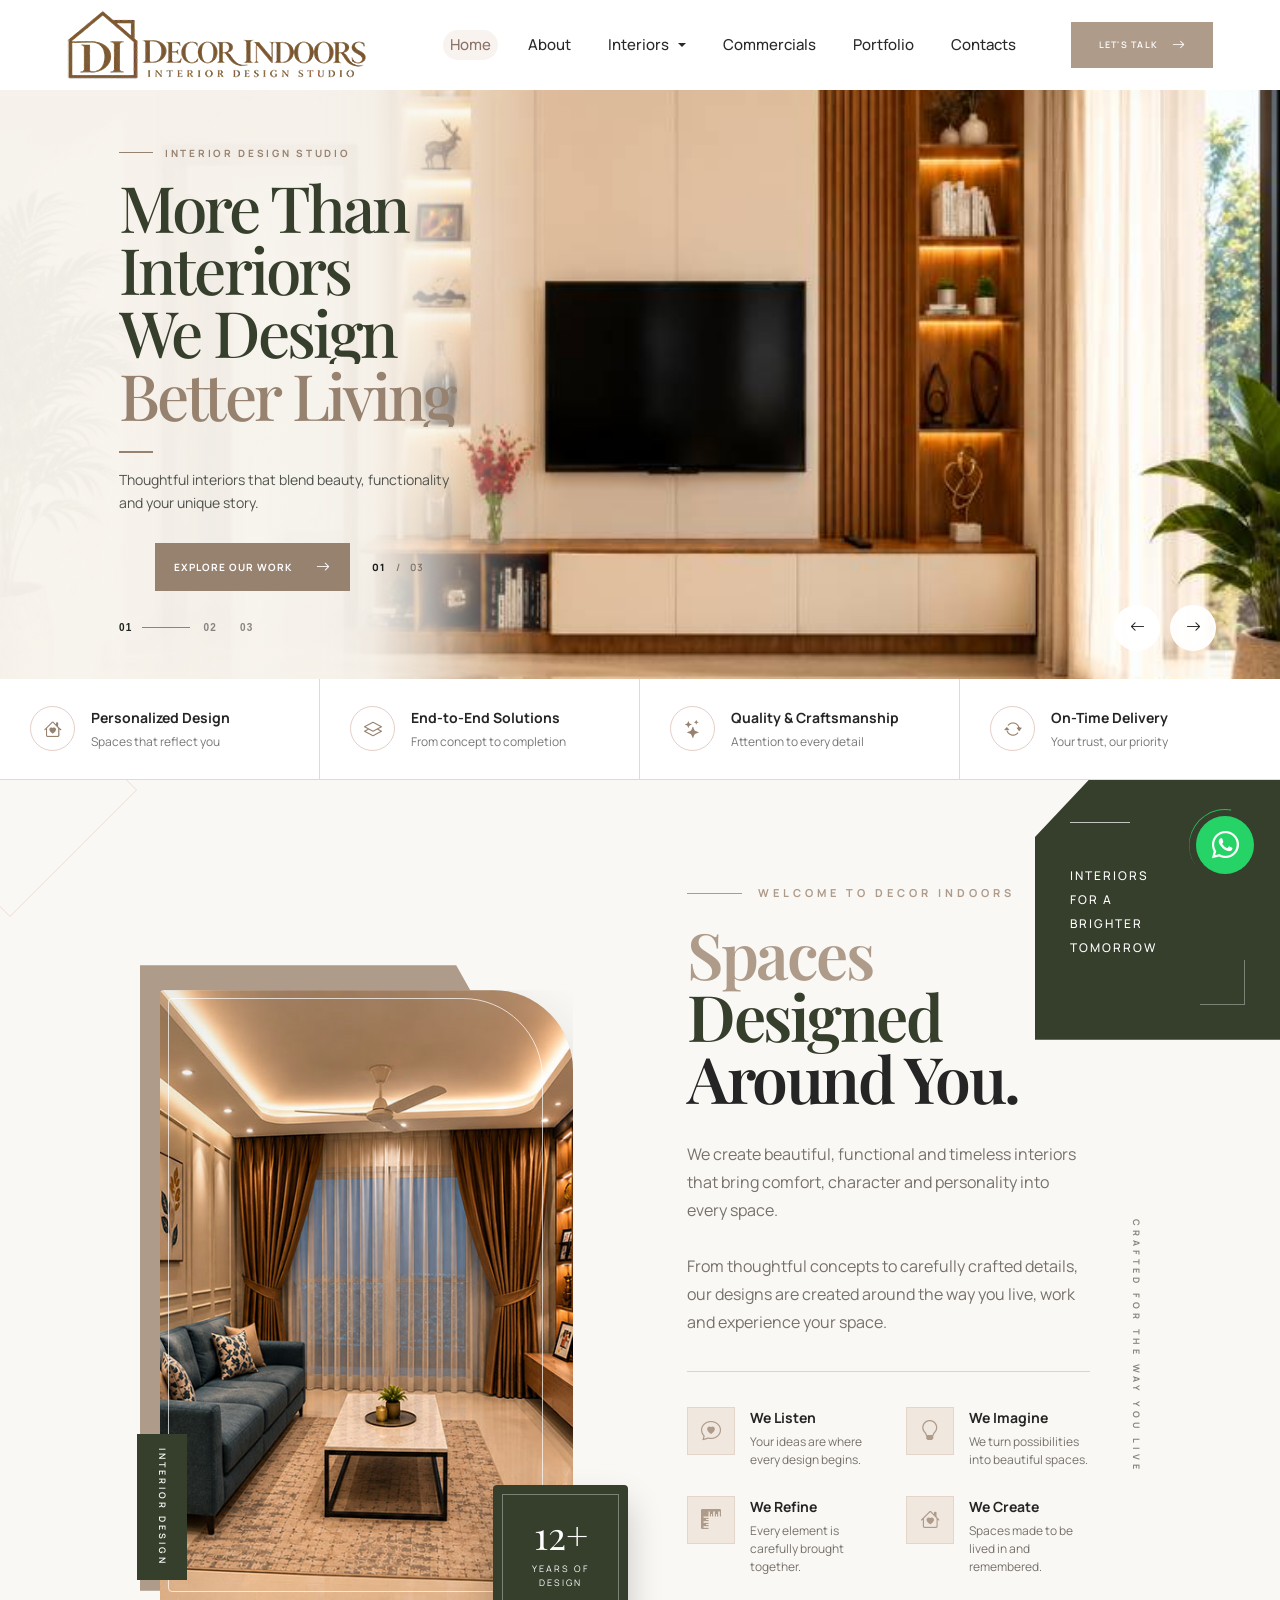
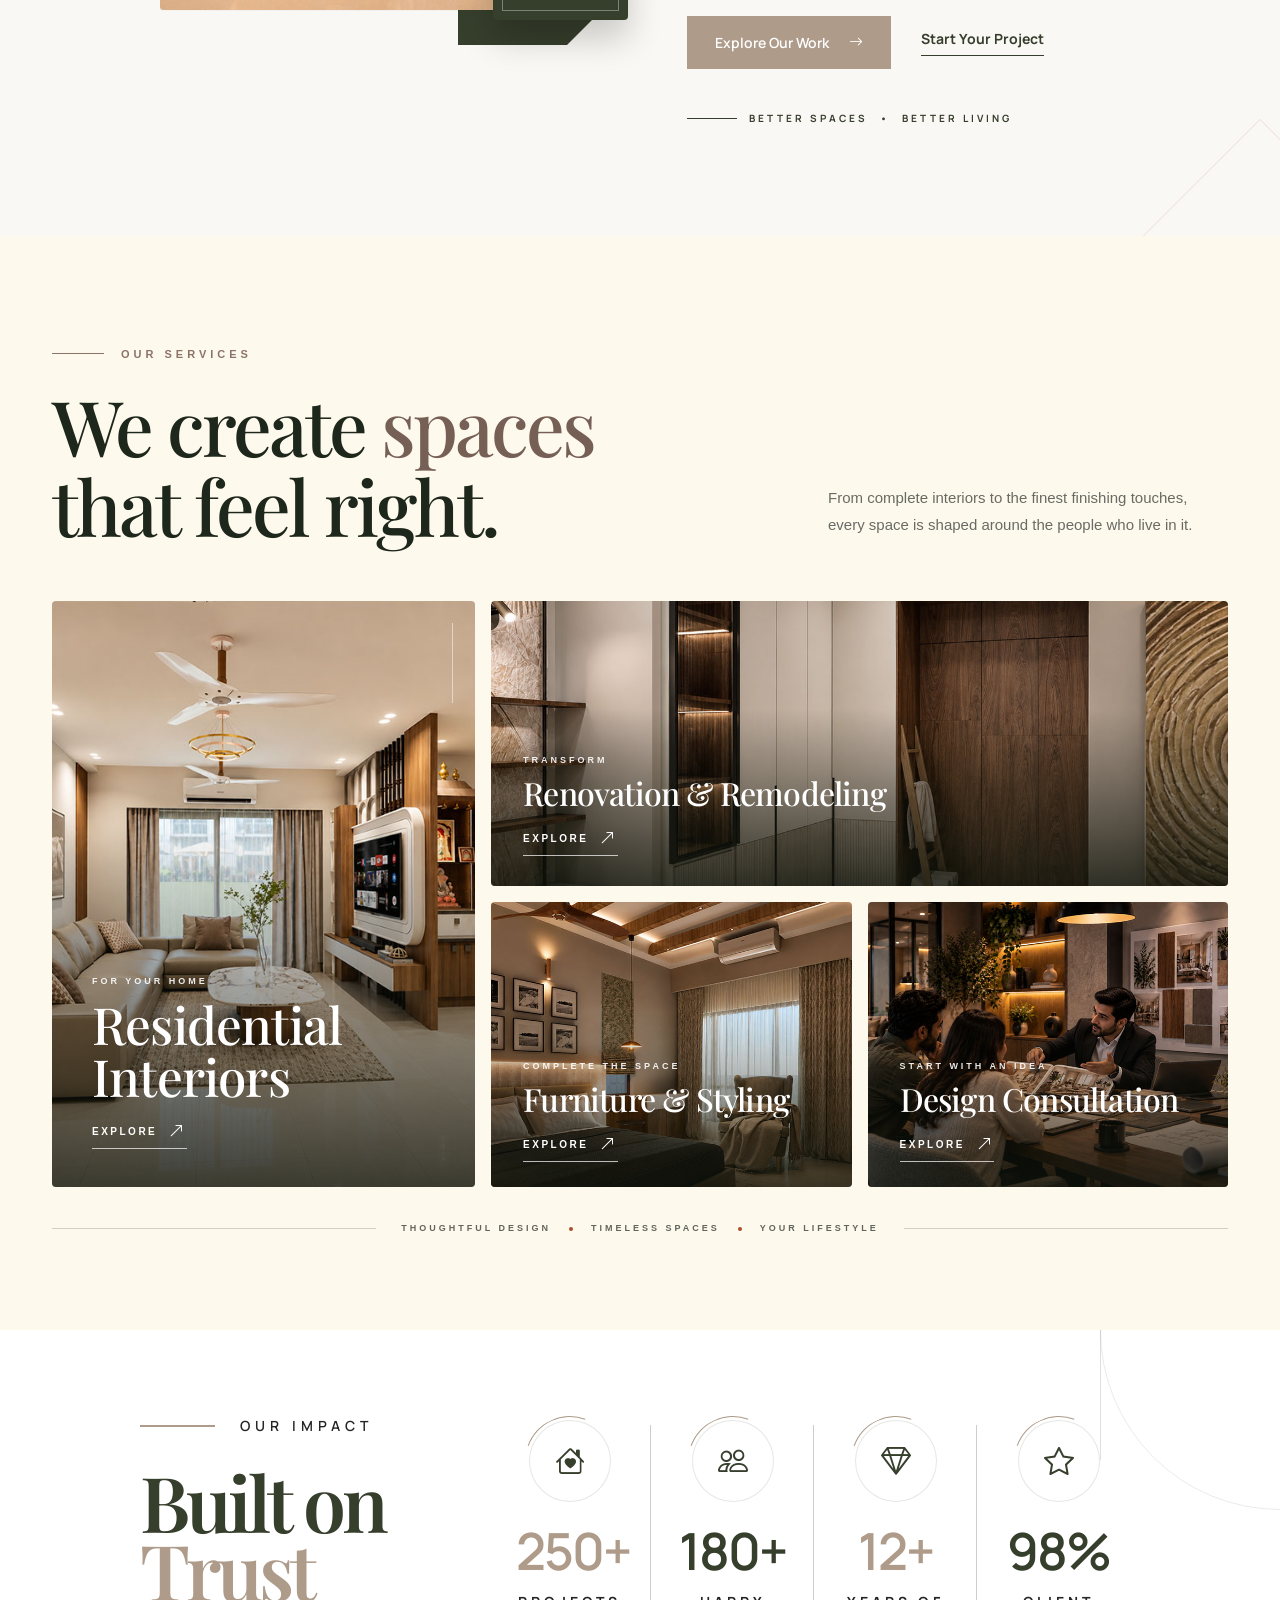
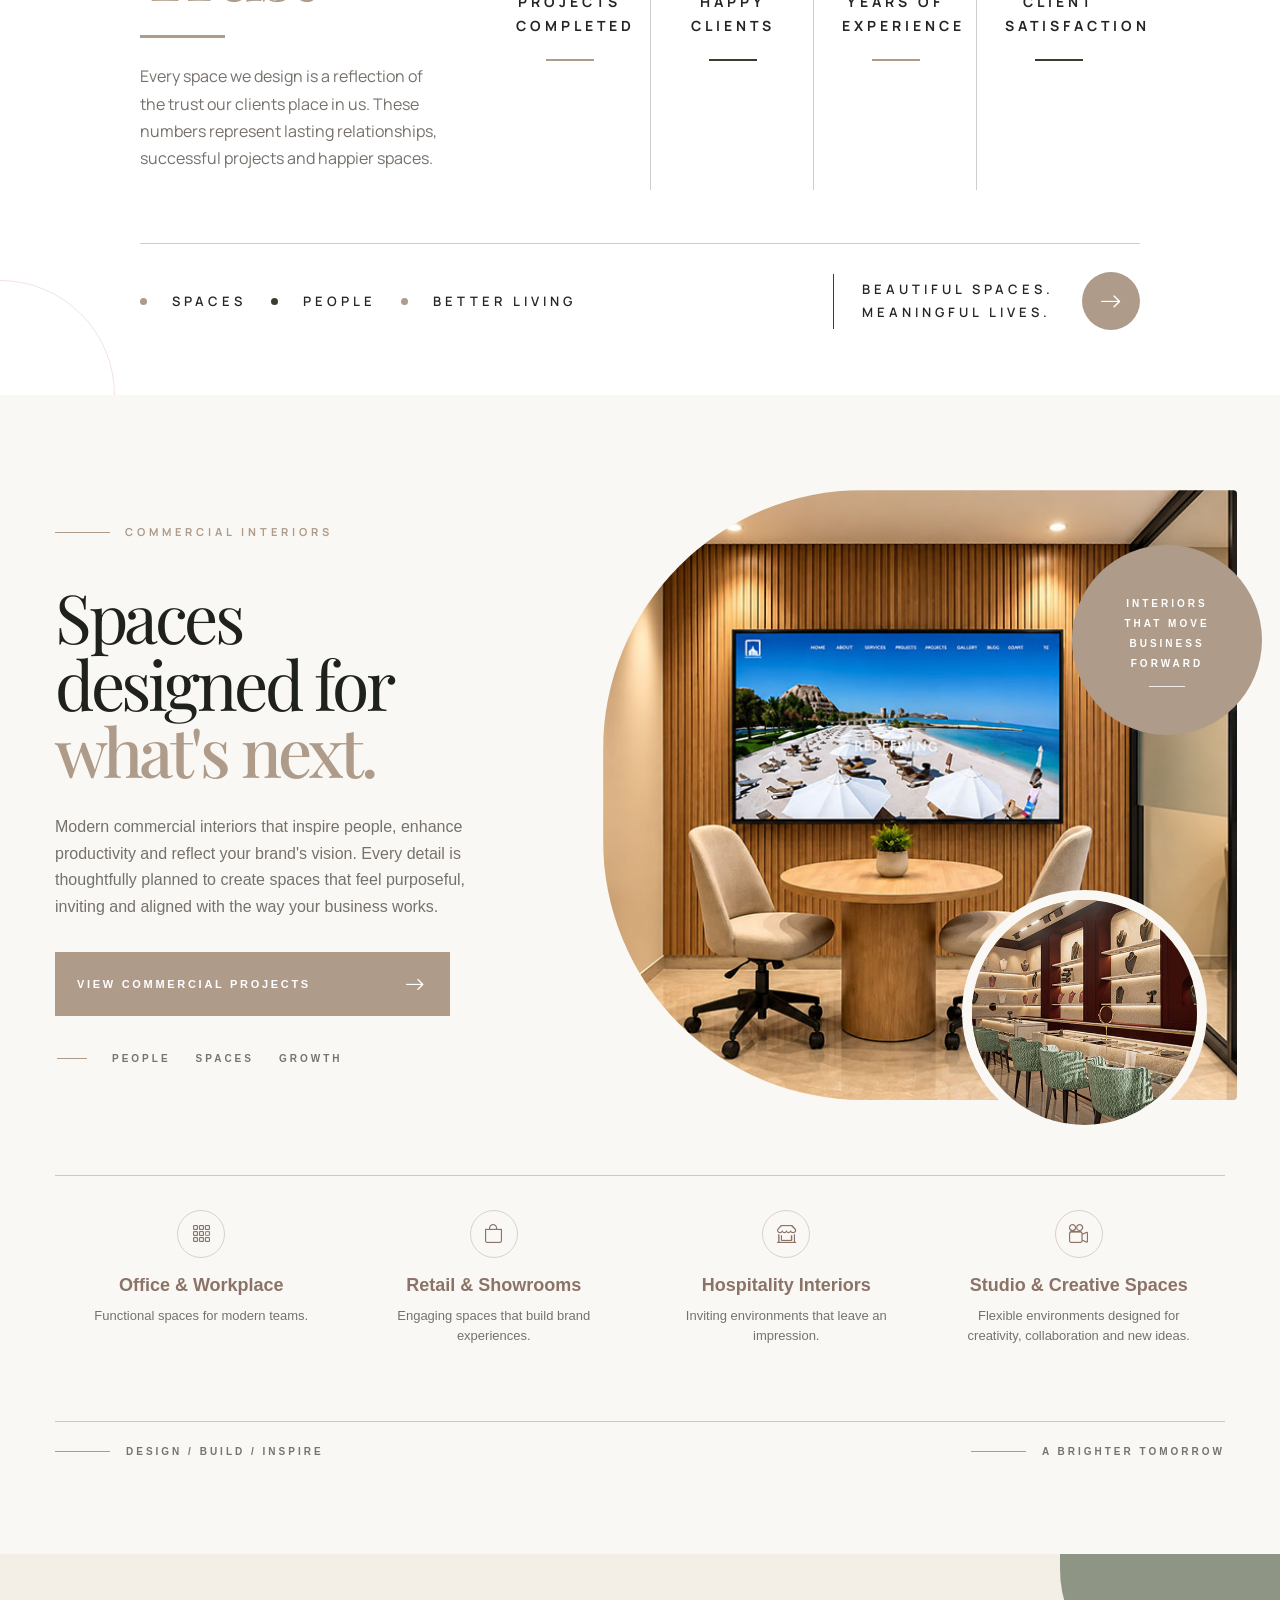
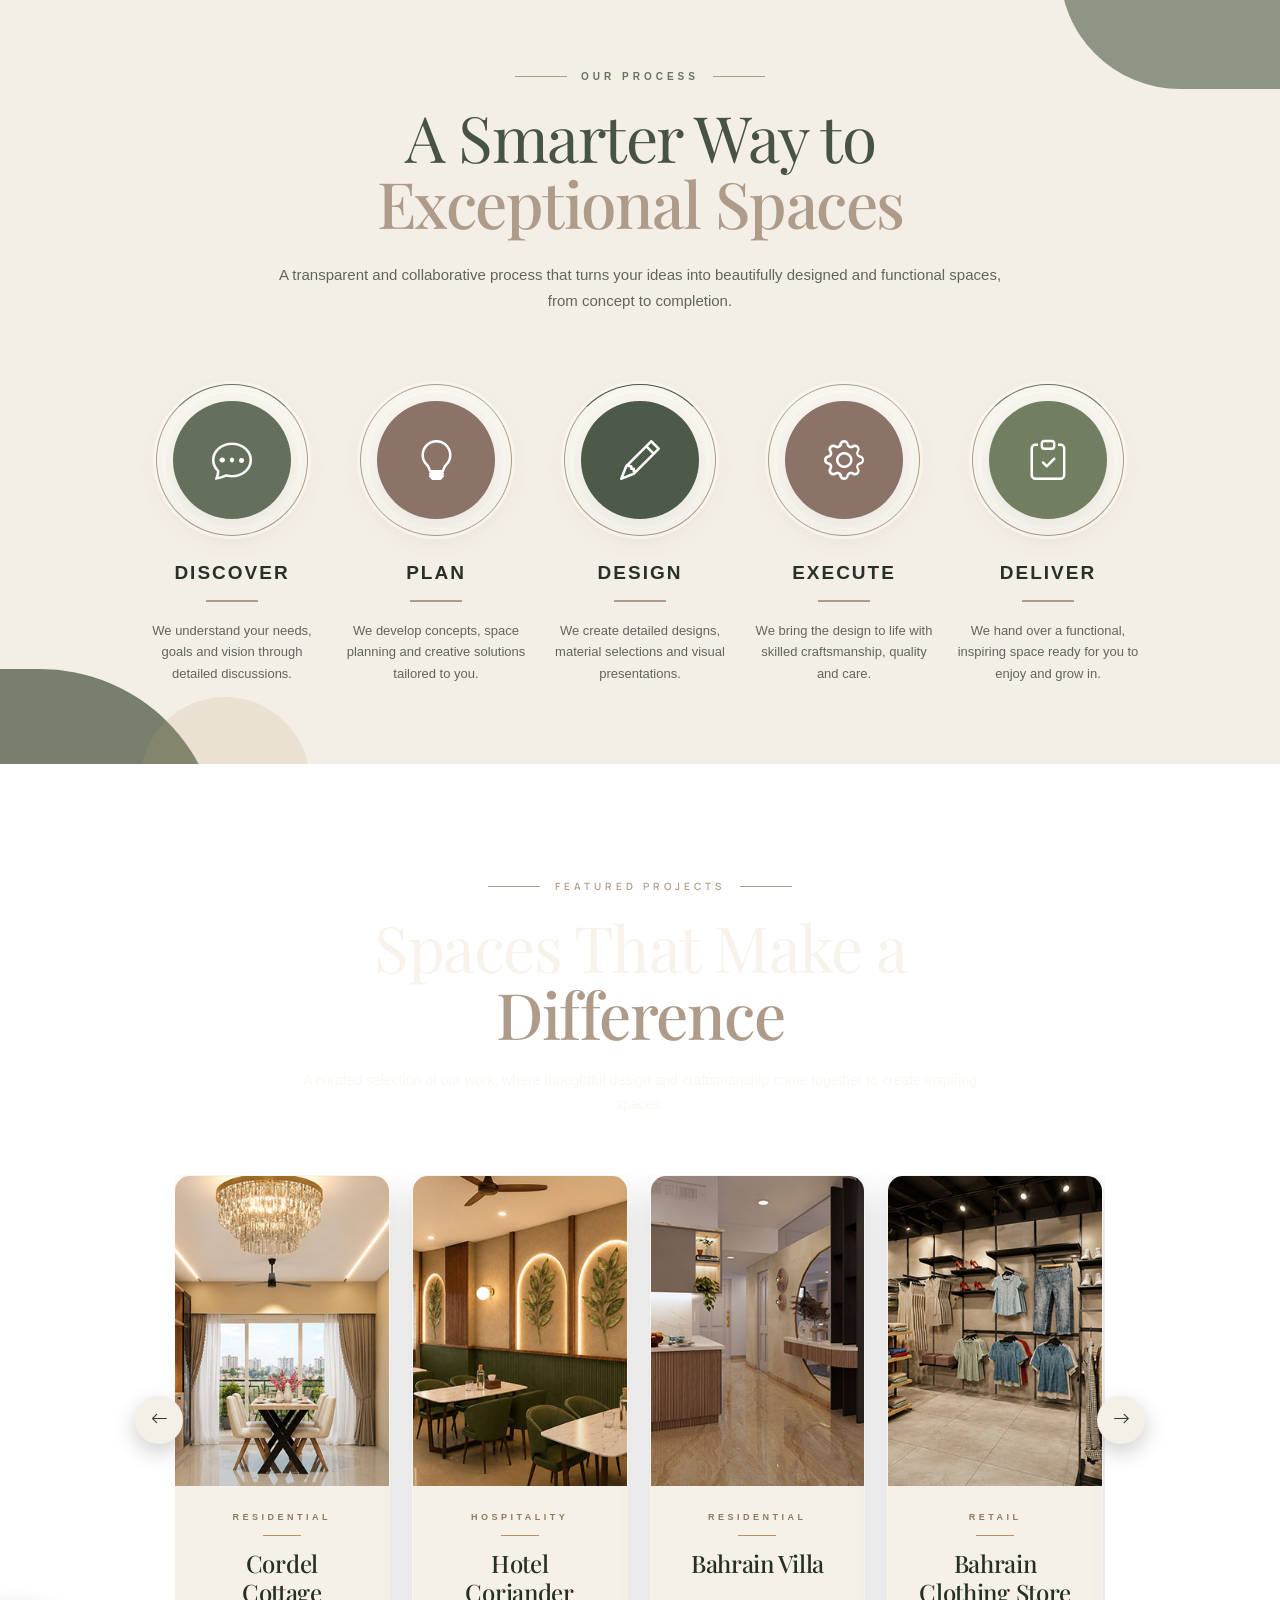
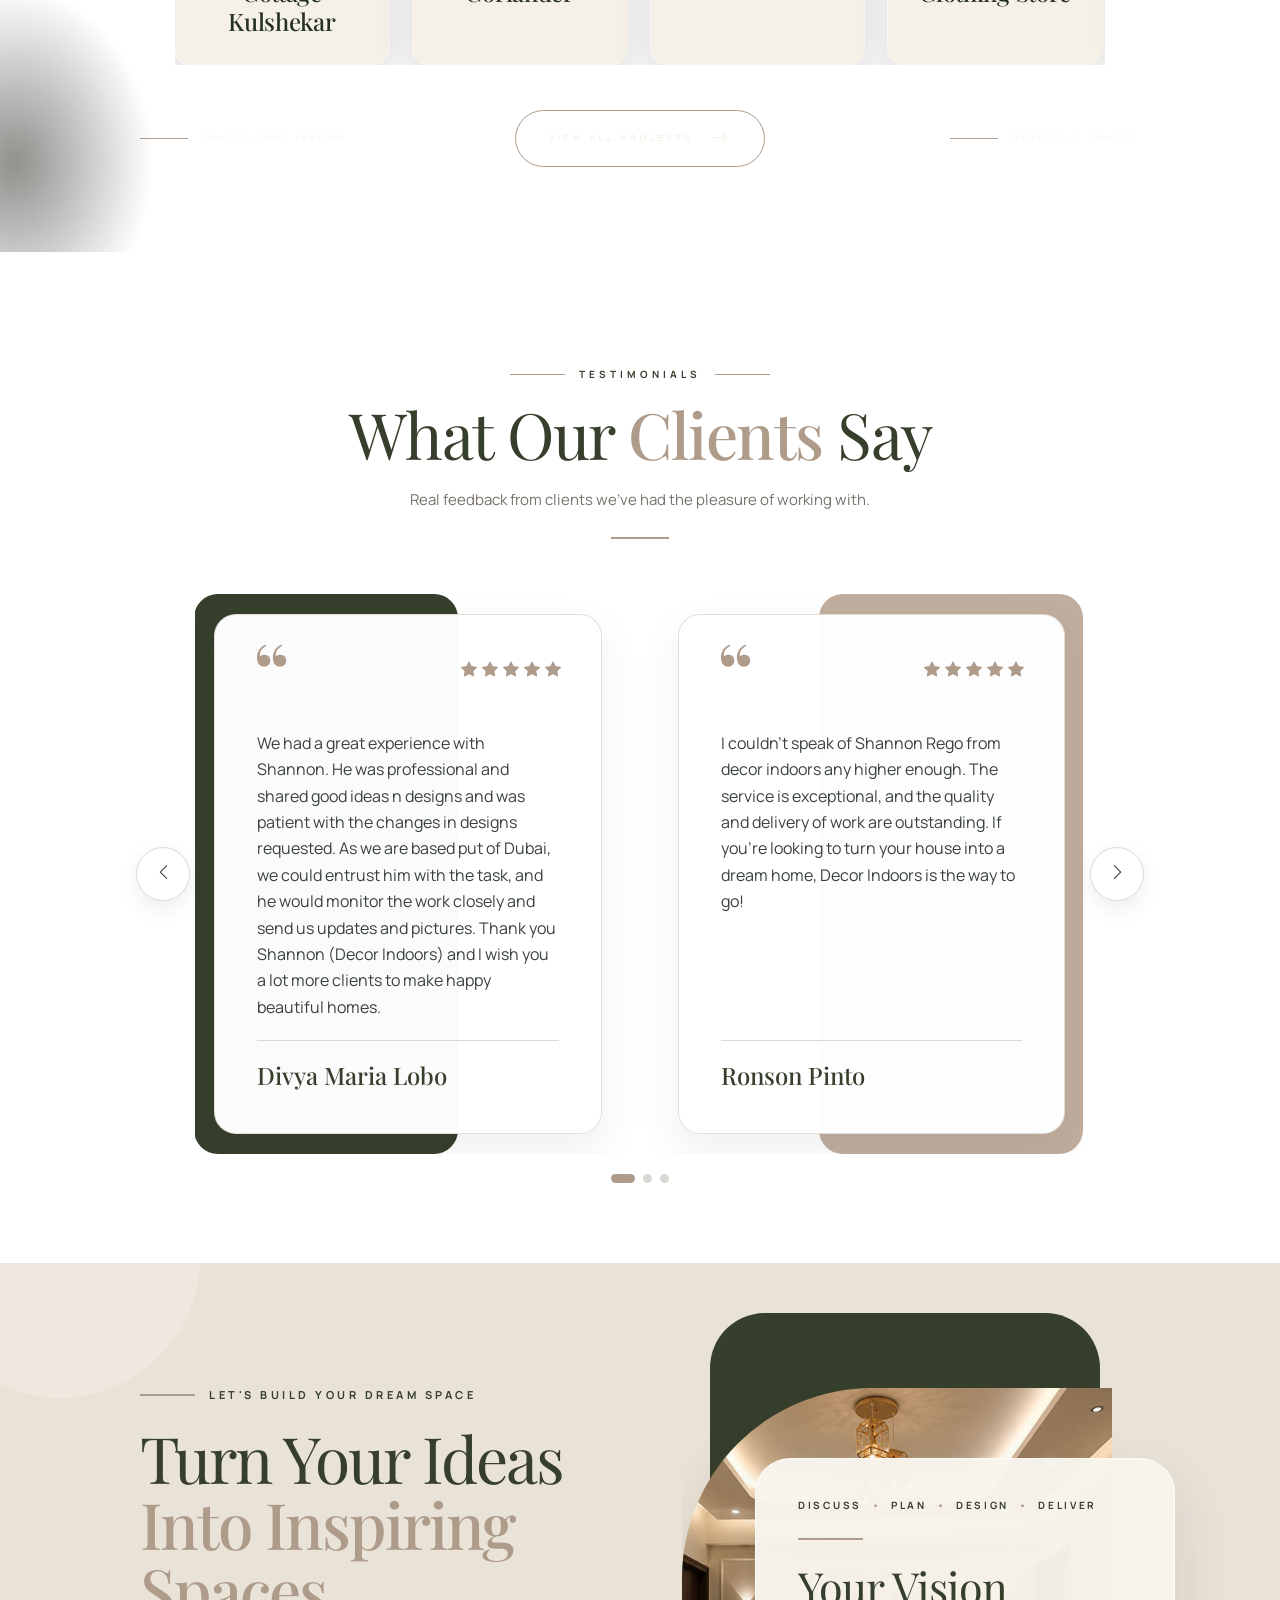
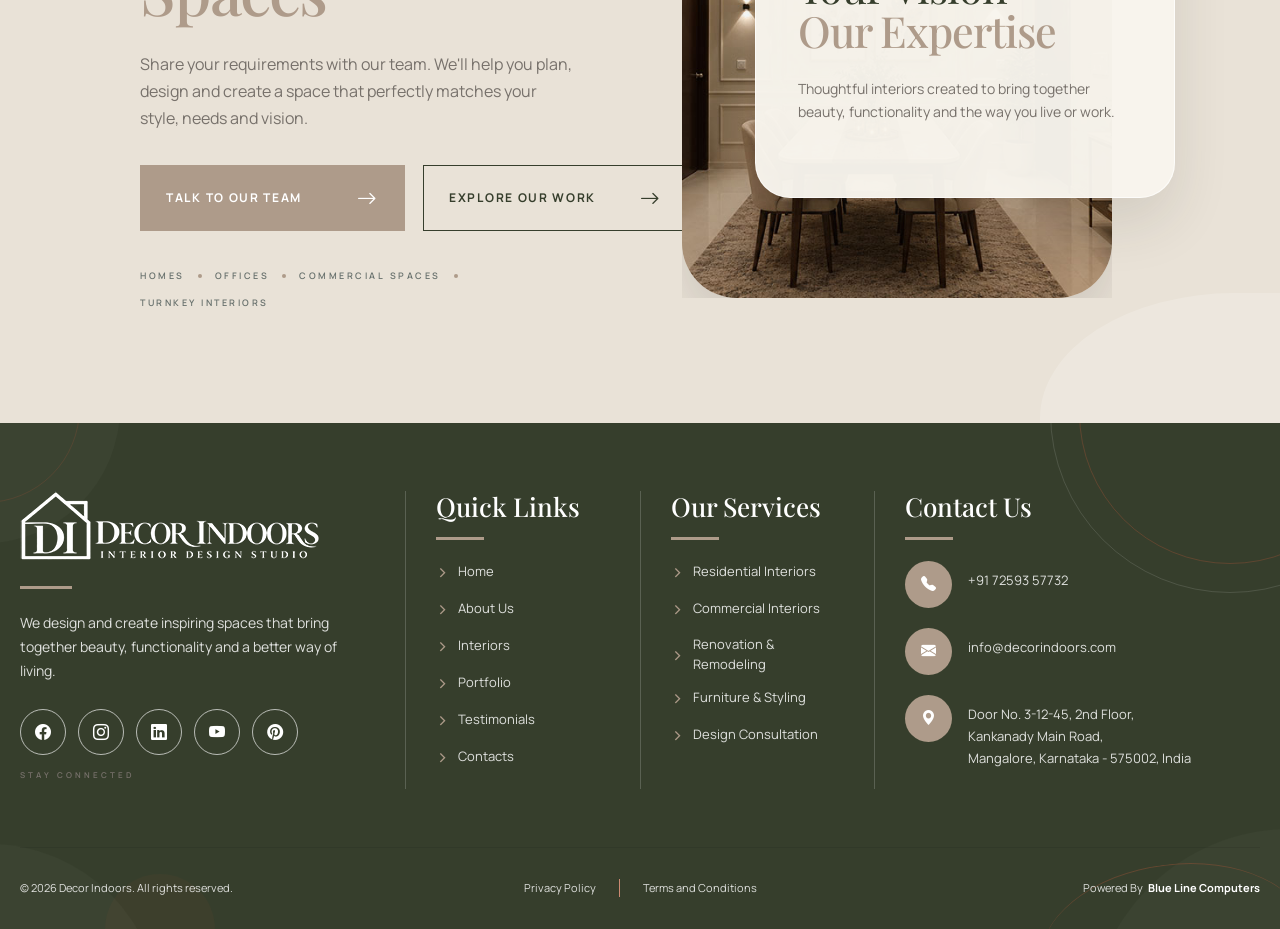
==== index.html @ 30ec4249 "updated few pages initial" ====
<!DOCTYPE html>
<html lang="en">

<head>
    <meta charset="UTF-8">
    <meta name="viewport" content="width=device-width, initial-scale=1.0">
    <meta http-equiv="X-UA-Compatible" content="IE=edge">
    <title>DECOR INDOORS</title>
    <link rel="shortcut icon" href="images/favicon.png">
    <meta name="theme-color" content="#373f2e">
    <link rel="stylesheet" href="css/bootstrap.min.css">
    <link href="https://cdn.jsdelivr.net/npm/bootstrap-icons@1.11.3/font/bootstrap-icons.css" rel="stylesheet">

    <link href="https://cdnjs.cloudflare.com/ajax/libs/font-awesome/6.7.2/css/all.min.css" rel="stylesheet">




    <!-- =========================================================
         GOOGLE FONTS
    ========================================================== -->

    <link rel="stylesheet" href="https://cdnjs.cloudflare.com/ajax/libs/OwlCarousel2/2.3.4/assets/owl.carousel.min.css">
    <link rel="stylesheet"
        href="https://cdnjs.cloudflare.com/ajax/libs/OwlCarousel2/2.3.4/assets/owl.theme.default.min.css">

    <!-- Google Fonts -->
    <link rel="preconnect" href="https://fonts.googleapis.com">
    <link rel="preconnect" href="https://fonts.gstatic.com" crossorigin>
    <link
        href="https://fonts.googleapis.com/css2?family=Manrope:wght@400;500;600;700&family=Playfair+Display:wght@400;500;600&display=swap"
        rel="stylesheet">





    <link rel="stylesheet" href="css/style.css">

</head>

<body>
    <!-- =========================================================
     DECOR INDOORS HEADER
========================================================= -->

    <header class="di-main-header" id="diMainHeader">

        <div class="di-header-inner">


            <!-- =====================================================
             LOGO
        ====================================================== -->

            <a href="#" class="di-brand">

                <!-- CHANGE THIS TO YOUR LOGO FILE -->
                <figure>
                    <img src="images/decor-indoors-logo.png" alt="Decor Indoors" class="di-brand-logo">
                    <figcaption class="cr-only">
                        Decor Indoors official brand logo.
                    </figcaption>
                </figure>


            </a>



            <!-- =====================================================
             DESKTOP MENU

             IMPORTANT:
             This is the ONLY menu.

             JavaScript moves this exact Bootstrap navbar
             into the offcanvas on mobile.
        ====================================================== -->

            <nav class="di-desktop-navigation navbar navbar-expand-lg" id="diNavigation">

                <ul class="navbar-nav">


                    <!-- HOME -->

                    <li class="nav-item">
                        <a class="nav-link di-active-link" href="#home">
                            Home
                        </a>
                    </li>


                    <!-- ABOUT -->

                    <li class="nav-item">
                        <a class="nav-link" href="decor-indoors-about-us.html">
                            About
                        </a>
                    </li>


                    <!-- INTERIORS -->

                    <li class="nav-item dropdown">

                        <a class="nav-link dropdown-toggle" href="#" role="button" data-bs-toggle="dropdown"
                            aria-expanded="false">
                            Interiors
                        </a>


                        <ul class="dropdown-menu">

                            <li>
                                <a class="dropdown-item" href="#home-interiors">
                                    Residential Interiors
                                </a>
                            </li>

                            <li>
                                <a class="dropdown-item" href="#modular-solutions">
                                    Renovation & Remodeling
                                </a>
                            </li>

                            <li>
                                <a class="dropdown-item" href="#renovation">
                                    Furniture & Styling
                                </a>
                            </li>

                            <li>
                                <a class="dropdown-item" href="#hospitality">
                                    Design Consultation
                                </a>
                            </li>

                        </ul>

                    </li>


                    <!-- COMMERCIALS -->

                    <li class="nav-item">

                        <a class="nav-link" href="#commercials">
                            Commercials
                        </a>

                    </li>


                    <!-- PORTFOLIO -->

                    <li class="nav-item">

                        <a class="nav-link" href="#portfolio">
                            Portfolio
                        </a>

                    </li>


                    <!-- CONTACTS -->

                    <li class="nav-item">

                        <a class="nav-link" href="#contacts">
                            Contacts
                        </a>

                    </li>

                </ul>

            </nav>



            <!-- =====================================================
             DESKTOP CTA
        ====================================================== -->

            <a href="#contacts" class="di-header-action">

                Let's Talk

                <i class="bi bi-arrow-right"></i>

            </a>



            <!-- =====================================================
             MOBILE MENU TOGGLER
        ====================================================== -->

            <button class="di-mobile-trigger" type="button" data-bs-toggle="offcanvas"
                data-bs-target="#diMobileOffcanvas" aria-controls="diMobileOffcanvas" aria-label="Open menu">

                <span class="di-mobile-trigger-inner">

                    <span class="di-mobile-trigger-line"></span>
                    <span class="di-mobile-trigger-line"></span>
                    <span class="di-mobile-trigger-line"></span>

                </span>

            </button>


        </div>

    </header>
    <article>

        <section class="di-hero-slider">

            <div id="diDecorSlider" class="carousel slide carousel-fade di-hero-carousel" data-bs-ride="carousel"
                data-bs-interval="6500" data-bs-pause="hover">

                <div class="carousel-inner">

                    <!-- SLIDE 01 -->
                    <div class="carousel-item active">
                        <div class="di-slide">

                            <figure>
                                <img src="images/decor-indoors-slider1.jpg" class="di-slide-image"
                                    alt="Luxury living room interior">
                                <img src="images/decor-indoors-slider1-mobile.jpg" class="di-slide-image"
                                    alt="Luxury living room interior">
                                <figcaption class="cr-only">
                                    Luxury living room interior designed by Decor Indoors.
                                </figcaption>
                            </figure>

                            <div class="di-slide-content">
                                <div class="di-slide-content-inner">

                                    <div class="di-slide-kicker">
                                        Interior Design Studio
                                    </div>

                                    <h1 class="di-slide-title">
                                        <span class="slide-line line-1"><span>More Than</span></span>
                                        <span class="slide-line line-2"><span>Interiors</span></span>
                                        <span class="slide-line line-3"><span>We Design</span></span>
                                        <span class="slide-line line-4"><span class="accent">Better Living</span></span>
                                    </h1>

                                    <p class="di-slide-description">
                                        Thoughtful interiors that blend beauty,
                                        functionality and your unique story.
                                    </p>

                                    <div class="di-slide-action">

                                        <a href="#portfolio" class="di-main-button">
                                            Explore Our Work
                                            <i class="bi bi-arrow-right"></i>
                                        </a>

                                        <div class="di-slide-counter">
                                            <strong>01</strong>
                                            <span>/</span>
                                            <span>03</span>
                                        </div>

                                    </div>

                                </div>
                            </div>



                        </div>
                    </div>


                    <!-- SLIDE 02 -->
                    <div class="carousel-item">
                        <div class="di-slide">

                            <figure>
                                <img src="images/decor-indoors-slider2.jpg" class="di-slide-image"
                                    alt="Elegant contemporary interior">
                                <img src="images/decor-indoors-slider2-mobile.jpg"
                                class="di-slide-image"
                                    alt="Elegant contemporary interior">
                                <figcaption class="cr-only">
                                    Elegant contemporary interior designed by Decor Indoors.
                                </figcaption>
                            </figure>

                            <div class="di-slide-content">
                                <div class="di-slide-content-inner">

                                    <div class="di-slide-kicker">
                                        Crafted Around You
                                    </div>

                                    <h2 class="di-slide-title">
                                        <span class="slide-line line-1"><span>Spaces That</span></span>
                                        <span class="slide-line line-2"><span>Feel <span class="accent">Like</span></span></span>
                                        <span class="slide-line line-3"><span>Home</span></span>
                                    </h2>

                                    <p class="di-slide-description">
                                        Every detail is considered to create
                                        interiors that feel personal, timeless
                                        and effortlessly beautiful.
                                    </p>

                                    <div class="di-slide-action">

                                        <a href="#services" class="di-main-button">
                                            Discover Our Approach
                                            <i class="bi bi-arrow-right"></i>
                                        </a>

                                        <div class="di-slide-counter">
                                            <strong>02</strong>
                                            <span>/</span>
                                            <span>03</span>
                                        </div>

                                    </div>

                                </div>
                            </div>



                        </div>
                    </div>


                    <!-- SLIDE 03 -->
                    <div class="carousel-item">
                        <div class="di-slide">

                            <figure>
                                <img src="images/decor-indoors-slider3.jpg" class="di-slide-image" 
                                    alt="Warm premium interior">
                                    <img src="images/decor-indoors-slider3-mobile.jpg" class="di-slide-image"
                                    alt="Warm premium interior">
                                <figcaption class="cr-only">
                                    Warm premium interior designed by Decor Indoors.
                                </figcaption>
                            </figure>

                            <div class="di-slide-content">
                                <div class="di-slide-content-inner">

                                    <div class="di-slide-kicker">
                                        Designed To Last
                                    </div>

                                    <h2 class="di-slide-title">
                                        <span class="slide-line line-1"><span>Your Space</span></span>
                                        <span class="slide-line line-2"><span>Your Story</span></span>
                                        <span class="slide-line line-3"><span class="accent">Our Design</span></span>
                                    </h2>

                                    <p class="di-slide-description">
                                        From the first idea to the final detail,
                                        we create spaces designed to evolve
                                        beautifully with you.
                                    </p>

                                    <div class="di-slide-action">

                                        <a href="#contact" class="di-main-button">
                                            Start Your Project
                                            <i class="bi bi-arrow-right"></i>
                                        </a>

                                        <div class="di-slide-counter">
                                            <strong>03</strong>
                                            <span>/</span>
                                            <span>03</span>
                                        </div>

                                    </div>

                                </div>
                            </div>



                        </div>
                    </div>

                </div>





                <!-- CONTROLS -->
                <div class="di-slider-controls">

                    <div class="di-slide-indicators">

                        <button type="button" class="di-slide-indicator active" data-bs-target="#diDecorSlider"
                            data-bs-slide-to="0" aria-label="Slide 1">
                            01
                            <span></span>
                        </button>

                        <button type="button" class="di-slide-indicator" data-bs-target="#diDecorSlider"
                            data-bs-slide-to="1" aria-label="Slide 2">
                            02
                            <span></span>
                        </button>

                        <button type="button" class="di-slide-indicator" data-bs-target="#diDecorSlider"
                            data-bs-slide-to="2" aria-label="Slide 3">
                            03
                            <span></span>
                        </button>

                    </div>


                    <div class="di-slider-arrows">

                        <button type="button" class="di-slider-arrow" data-bs-target="#diDecorSlider"
                            data-bs-slide="prev" aria-label="Previous slide">
                            <i class="bi bi-arrow-left"></i>
                        </button>

                        <button type="button" class="di-slider-arrow" data-bs-target="#diDecorSlider"
                            data-bs-slide="next" aria-label="Next slide">
                            <i class="bi bi-arrow-right"></i>
                        </button>

                    </div>

                </div>

            </div>
        </section>

        <!-- =============================================================
     FEATURE STRIP - BELOW SLIDER
============================================================= -->

        <section class="di-feature-strip">

            <div class="di-feature-grid">

                <div class="di-feature-item">
                    <div class="di-feature-icon">
                        <i class="bi bi-house-heart"></i>
                    </div>

                    <div>
                        <p class="di-feature-title">
                            Personalized Design
                        </p>

                        <p class="di-feature-text">
                            Spaces that reflect you
                        </p>
                    </div>
                </div>


                <div class="di-feature-item">
                    <div class="di-feature-icon">
                        <i class="bi bi-layers"></i>
                    </div>

                    <div>
                        <p class="di-feature-title">
                            End-to-End Solutions
                        </p>

                        <p class="di-feature-text">
                            From concept to completion
                        </p>
                    </div>
                </div>


                <div class="di-feature-item">
                    <div class="di-feature-icon">
                        <i class="bi bi-stars"></i>
                    </div>

                    <div>
                        <p class="di-feature-title">
                            Quality &amp; Craftsmanship
                        </p>

                        <p class="di-feature-text">
                            Attention to every detail
                        </p>
                    </div>
                </div>


                <div class="di-feature-item">
                    <div class="di-feature-icon">
                        <i class="bi bi-arrow-repeat"></i>
                    </div>

                    <div>
                        <p class="di-feature-title">
                            On-Time Delivery
                        </p>

                        <p class="di-feature-text">
                            Your trust, our priority
                        </p>
                    </div>
                </div>

            </div>

        </section>



        <!-- =========================================================
     DECOR INDOORS WELCOME SECTION
========================================================= -->

        <section class="di-welcome-section">


            <!-- Decorative background geometry -->

            <div class="di-bg-line di-bg-line-1"></div>

            <div class="di-bg-line di-bg-line-2"></div>


            <div class="container di-welcome-wrapper">

                <div class="row align-items-center">


                    <!-- =================================================
                 IMAGE SIDE
            ================================================== -->

                    <div class="col-lg-6">

                        <div class="di-welcome-image-area">


                            <!-- Brown architectural background -->

                            <div class="di-image-back-block"></div>


                            <!-- Green geometric block -->

                            <div class="di-image-green-block"></div>


                            <!-- Image -->

                            <div class="di-welcome-image-frame">

                                <figure>
                                    <img src="images/decor-indoors1.jpg" alt="Decor Indoors Interior Design">
                                    <figcaption class="cr-only">
                                        Decor Indoors signature interior design project.
                                    </figcaption>
                                </figure>

                                <div class="di-image-outline"></div>

                            </div>


                            <!-- Project number -->

                            <!-- <div class="di-project-number">
                        01
                    </div> -->


                            <!-- Vertical label -->

                            <div class="di-image-label">
                                Interior Design
                            </div>


                            <!-- Experience -->

                            <div class="di-experience-badge">

                                <div class="di-experience-number">
                                    12+
                                </div>

                                <div class="di-experience-text">
                                    Years Of<br>
                                    Design
                                </div>

                            </div>


                        </div>

                    </div>


                    <!-- =================================================
                 CONTENT SIDE
            ================================================== -->

                    <div class="col-lg-6">

                        <div class="di-welcome-content-area">


                            <!-- Kicker -->

                            <div class="di-welcome-kicker">

                                <span></span>

                                Welcome To Decor Indoors

                            </div>


                            <!-- Heading -->

                            <h1 class="di-welcome-heading">

                                <span class="di-heading-brown">
                                    Spaces
                                </span>

                                <br>

                                <span class="di-heading-green">
                                    Designed
                                </span>

                                <br>

                                <span>
                                    Around You.
                                </span>

                            </h1>


                            <!-- Description -->

                            <div class="di-welcome-intro">

                                We create beautiful, functional and timeless
                                interiors that bring comfort, character and
                                personality into every space.

                                <br><br>

                                From thoughtful concepts to carefully crafted
                                details, our designs are created around the way
                                you live, work and experience your space.

                            </div>


                            <!-- Divider -->

                            <div class="di-welcome-divider"></div>


                            <!-- Features -->

                            <div class="di-welcome-features">


                                <!-- Feature 1 -->

                                <div class="di-welcome-feature">

                                    <div class="di-feature-icon1">
                                        <i class="bi bi-chat-heart"></i>
                                    </div>

                                    <div>

                                        <div class="di-feature-title">
                                            We Listen
                                        </div>

                                        <div class="di-feature-description">
                                            Your ideas are where every design begins.
                                        </div>

                                    </div>

                                </div>


                                <!-- Feature 2 -->

                                <div class="di-welcome-feature">

                                    <div class="di-feature-icon1">
                                        <i class="bi bi-lightbulb"></i>
                                    </div>

                                    <div>

                                        <div class="di-feature-title">
                                            We Imagine
                                        </div>

                                        <div class="di-feature-description">
                                            We turn possibilities into beautiful spaces.
                                        </div>

                                    </div>

                                </div>


                                <!-- Feature 3 -->

                                <div class="di-welcome-feature">

                                    <div class="di-feature-icon1">
                                        <i class="bi bi-rulers"></i>
                                    </div>

                                    <div>

                                        <div class="di-feature-title">
                                            We Refine
                                        </div>

                                        <div class="di-feature-description">
                                            Every element is carefully brought together.
                                        </div>

                                    </div>

                                </div>


                                <!-- Feature 4 -->

                                <div class="di-welcome-feature">

                                    <div class="di-feature-icon1">
                                        <i class="bi bi-house-heart"></i>
                                    </div>

                                    <div>

                                        <div class="di-feature-title">
                                            We Create
                                        </div>

                                        <div class="di-feature-description">
                                            Spaces made to be lived in and remembered.
                                        </div>

                                    </div>

                                </div>


                            </div>


                            <!-- Buttons -->

                            <div class="di-welcome-buttons">

                                <a href="#portfolio" class="di-welcome-primary-btn">

                                    Explore Our Work

                                    <i class="bi bi-arrow-right"></i>

                                </a>


                                <a href="#contact" class="di-welcome-secondary-btn">
                                    Start Your Project
                                </a>

                            </div>


                            <!-- Quote -->

                            <div class="di-welcome-quote">

                                Better Spaces
                                <span>•</span>
                                Better Living

                            </div>


                        </div>

                    </div>

                </div>

            </div>


            <!-- =====================================================
         TOP RIGHT GEOMETRIC DESIGN
    ====================================================== -->

            <div class="di-top-design">

                <!-- <div class="di-top-design-number">
            01
        </div> -->

                <div class="di-top-design-text">

                    Interiors<br>
                    For A<br>
                    Brighter<br>
                    Tomorrow

                </div>

            </div>


            <!-- Side text -->

            <div class="di-side-text">
                Crafted For The Way You Live
            </div>


        </section>


        <!-- =========================
     OUR SERVICES SECTION
========================= -->



        <!-- =====================================================
     DECOR INDOORS - OUR SERVICES
===================================================== -->
        <section class="di-services">

            <div class="container">

                <!-- TOP -->
                <div class="row align-items-end di-services-top">

                    <div class="col-lg-7">

                        <div class="di-services-label">
                            <span></span>
                            OUR SERVICES
                        </div>

                        <h2 class="di-services-title">
                            We create
                            <span>spaces</span>
                            that feel right.
                        </h2>

                    </div>

                    <div class="col-lg-5">

                        <div class="di-services-top-text">
                            From complete interiors to the finest finishing
                            touches, every space is shaped around the people
                            who live in it.
                        </div>

                    </div>

                </div>


                <!-- SERVICES -->
                <div class="di-services-gallery">

                    <!-- LEFT LARGE -->
                    <div class="di-service service-large">

                        <figure>
                            <img src="images/decor-indoors-services1.jpg" alt="Residential Interiors">
                            <figcaption class="cr-only">
                                Residential interiors service by Decor Indoors.
                            </figcaption>
                        </figure>

                        <div class="di-service-shade"></div>

                        <div class="di-service-content">

                            <div class="di-service-small">
                                FOR YOUR HOME
                            </div>

                            <h3>
                                Residential
                                <br>
                                Interiors
                            </h3>

                            <a href="#" class="di-service-link">
                                <span>Explore</span>
                                <i class="bi bi-arrow-up-right"></i>
                            </a>

                        </div>

                    </div>


                    <!-- RIGHT TOP -->
                    <div class="di-service service-top">

                        <figure>
                            <img src="images/decor-indoors-services2.jpg" alt="Renovation and Remodeling">
                            <figcaption class="cr-only">
                                Renovation and remodeling service by Decor Indoors.
                            </figcaption>
                        </figure>

                        <div class="di-service-shade"></div>

                        <div class="di-service-content">

                            <div class="di-service-small">
                                TRANSFORM
                            </div>

                            <h3>
                                Renovation &
                                Remodeling
                            </h3>

                            <a href="#" class="di-service-link">
                                <span>Explore</span>
                                <i class="bi bi-arrow-up-right"></i>
                            </a>

                        </div>

                    </div>


                    <!-- RIGHT BOTTOM LEFT -->
                    <div class="di-service service-bottom-left">

                        <figure>
                            <img src="images/decor-indoors-services3.jpg" alt="Furniture and Styling">
                            <figcaption class="cr-only">
                                Furniture and styling service by Decor Indoors.
                            </figcaption>
                        </figure>

                        <div class="di-service-shade"></div>

                        <div class="di-service-content">

                            <div class="di-service-small">
                                COMPLETE THE SPACE
                            </div>

                            <h3>
                                Furniture &
                                Styling
                            </h3>

                            <a href="#" class="di-service-link">
                                <span>Explore</span>
                                <i class="bi bi-arrow-up-right"></i>
                            </a>

                        </div>

                    </div>


                    <!-- RIGHT BOTTOM RIGHT -->
                    <div class="di-service service-bottom-right">

                        <figure>
                            <img src="images/decor-indoors-services4.jpg" alt="Design Consultation">
                            <figcaption class="cr-only">
                                Design consultation service by Decor Indoors.
                            </figcaption>
                        </figure>

                        <div class="di-service-shade"></div>

                        <div class="di-service-content">

                            <div class="di-service-small">
                                START WITH AN IDEA
                            </div>

                            <h3>
                                Design
                                Consultation
                            </h3>

                            <a href="#" class="di-service-link">
                                <span>Explore</span>
                                <i class="bi bi-arrow-up-right"></i>
                            </a>

                        </div>

                    </div>

                </div>


                <!-- BOTTOM STATEMENT -->
                <div class="di-services-footer">

                    <div class="di-services-footer-line"></div>

                    <div class="di-services-footer-content">

                        <span>
                            THOUGHTFUL DESIGN
                        </span>

                        <span class="di-footer-dot"></span>

                        <span>
                            TIMELESS SPACES
                        </span>

                        <span class="di-footer-dot"></span>

                        <span>
                            YOUR LIFESTYLE
                        </span>

                    </div>

                    <div class="di-services-footer-line"></div>

                </div>

            </div>

        </section>


        <!-- =========================================================
     DECOR INDOORS - IMPACT / STATUS SECTION
========================================================= -->

        <section class="di-impact-section">

            <!-- Decorative background -->
            <div class="di-impact-bg-circle"></div>
            <div class="di-impact-bg-circle-2"></div>
            <div class="di-impact-bg-line"></div>


            <div class="container">

                <div class="di-impact-wrapper">

                    <div class="row align-items-start g-0">


                        <!-- =================================================
                     LEFT CONTENT
                ================================================= -->

                        <div class="col-lg-4">

                            <div class="di-impact-intro">

                                <div class="di-impact-kicker">
                                    Our Impact
                                </div>


                                <h2 class="di-impact-heading">

                                    Built on

                                    <span>Trust</span>

                                </h2>


                                <div class="di-impact-heading-line"></div>


                                <p class="di-impact-text">
                                    Every space we design is a reflection
                                    of the trust our clients place in us.
                                    These numbers represent lasting
                                    relationships, successful projects
                                    and happier spaces.
                                </p>

                            </div>

                        </div>



                        <!-- =================================================
                     RIGHT STATISTICS
                ================================================= -->

                        <div class="col-lg-8">

                            <div class="di-impact-stats">

                                <div class="di-stat-row">


                                    <!-- =====================================
                                 STAT 01
                            ====================================== -->

                                    <div class="di-stat-item">

                                        <div class="di-stat-icon-wrap">

                                            <i class="bi bi-house-heart"></i>

                                        </div>


                                        <div class="di-stat-number" data-target="250" data-suffix="+">
                                            0
                                        </div>


                                        <div class="di-stat-title">
                                            Projects<br>
                                            Completed
                                        </div>


                                        <div class="di-stat-title-line"></div>

                                    </div>



                                    <!-- =====================================
                                 STAT 02
                            ====================================== -->

                                    <div class="di-stat-item">

                                        <div class="di-stat-icon-wrap">

                                            <i class="bi bi-people"></i>

                                        </div>


                                        <div class="di-stat-number" data-target="180" data-suffix="+">
                                            0
                                        </div>


                                        <div class="di-stat-title">
                                            Happy<br>
                                            Clients
                                        </div>


                                        <div class="di-stat-title-line"></div>

                                    </div>



                                    <!-- =====================================
                                 STAT 03
                            ====================================== -->

                                    <div class="di-stat-item">

                                        <div class="di-stat-icon-wrap">

                                            <i class="bi bi-gem"></i>

                                        </div>


                                        <div class="di-stat-number" data-target="12" data-suffix="+">
                                            0
                                        </div>


                                        <div class="di-stat-title">
                                            Years Of<br>
                                            Experience
                                        </div>


                                        <div class="di-stat-title-line"></div>

                                    </div>



                                    <!-- =====================================
                                 STAT 04
                            ====================================== -->

                                    <div class="di-stat-item">

                                        <div class="di-stat-icon-wrap">

                                            <i class="bi bi-star"></i>

                                        </div>


                                        <div class="di-stat-number" data-target="98" data-suffix="%">
                                            0
                                        </div>


                                        <div class="di-stat-title">
                                            Client<br>
                                            Satisfaction
                                        </div>


                                        <div class="di-stat-title-line"></div>

                                    </div>


                                </div>

                            </div>

                        </div>

                    </div>



                    <!-- =====================================================
                 BOTTOM STRIP
            ====================================================== -->

                    <div class="di-impact-bottom">

                        <div class="row align-items-center">


                            <div class="col-lg-7">

                                <div class="di-impact-bottom-left">

                                    <span></span>

                                    Spaces

                                    <span></span>

                                    People

                                    <span></span>

                                    Better Living

                                </div>

                            </div>


                            <div class="col-lg-5">

                                <div class="di-impact-bottom-right">

                                    <div class="di-impact-bottom-divider"></div>


                                    <div class="di-impact-bottom-text">
                                        Beautiful Spaces.<br>
                                        Meaningful Lives.
                                    </div>


                                    <a class="di-impact-arrow" href="#">

                                        <i class="bi bi-arrow-right"></i>

                                    </a>

                                </div>

                            </div>

                        </div>

                    </div>


                </div>

            </div>

        </section>



        <section class="di-commercial-section">

            <!-- Decorative background plant -->
            <div class="di-commercial-plant"></div>

            <div class="container-fluid di-commercial-container">

                <!-- HERO -->
                <div class="row align-items-center di-commercial-hero">

                    <!-- LEFT CONTENT -->
                    <div class="col-lg-5 di-commercial-content">

                        <div class="di-commercial-kicker">
                            <span></span>
                            COMMERCIAL INTERIORS
                        </div>

                        <h2 class="di-commercial-title">
                            Spaces
                            <br>
                            designed for
                            <br>
                            <strong>what's next.</strong>
                        </h2>

                        <p class="di-commercial-description">
                            Modern commercial interiors that inspire people, enhance productivity and reflect your
                            brand's vision. Every detail is thoughtfully planned to create spaces that feel purposeful,
                            inviting and aligned with the way your business works.
                        </p>

                        <a href="#" class="di-commercial-btn">
                            <span>VIEW COMMERCIAL PROJECTS</span>
                            <i class="bi bi-arrow-right"></i>
                        </a>

                        <div class="di-commercial-keywords">
                            <span>PEOPLE</span>
                            <span>SPACES</span>
                            <span>GROWTH</span>
                        </div>

                    </div>


                    <!-- RIGHT VISUAL -->
                    <div class="col-lg-7 di-commercial-visual">

                        <!-- Main image -->
                        <div class="di-commercial-main-image">

                            <figure>
                                <img src="images/decor-indoors-commercial-interior-main-img.jpg"
                                    alt="Modern Commercial Interior">
                                <figcaption class="cr-only">
                                    Modern commercial interior designed by Decor Indoors.
                                </figcaption>
                            </figure>

                        </div>


                        <!-- Brown floating circle -->
                        <div class="di-commercial-circle">

                            <span>
                                INTERIORS
                                <br>
                                THAT MOVE
                                <br>
                                BUSINESS
                                <br>
                                FORWARD
                            </span>

                            <div class="di-circle-line"></div>

                        </div>


                        <!-- Secondary image -->
                        <div class="di-commercial-small-image">

                            <figure>
                                <img src="images/decor-indoors-commercial-interior-small-img.jpg"
                                    alt="Commercial Lounge Interior">
                                <figcaption class="cr-only">
                                    Commercial lounge interior designed by Decor Indoors.
                                </figcaption>
                            </figure>

                        </div>

                    </div>

                </div>


                <!-- SERVICES -->
                <div class="di-commercial-services">

                    <div class="row g-0">

                        <!-- ITEM -->
                        <div class="col-md-6 col-xl-3">
                            <div class="di-commercial-service">

                                <div class="di-service-icon">
                                    <i class="bi bi-grid-3x3-gap"></i>
                                </div>

                                <h3>Office & Workplace</h3>

                                <p>
                                    Functional spaces for modern teams.
                                </p>

                            </div>
                        </div>


                        <!-- ITEM -->
                        <div class="col-md-6 col-xl-3">
                            <div class="di-commercial-service">

                                <div class="di-service-icon">
                                    <i class="bi bi-bag"></i>
                                </div>

                                <h3>Retail & Showrooms</h3>

                                <p>
                                    Engaging spaces that build brand experiences.
                                </p>

                            </div>
                        </div>


                        <!-- ITEM -->
                        <div class="col-md-6 col-xl-3">
                            <div class="di-commercial-service">

                                <div class="di-service-icon">
                                    <i class="bi bi-shop-window"></i>
                                </div>

                                <h3>Hospitality Interiors</h3>

                                <p>
                                    Inviting environments that leave an impression.
                                </p>

                            </div>
                        </div>


                        <!-- ITEM -->
                        <div class="col-md-6 col-xl-3">
                            <div class="di-commercial-service">

                                <div class="di-service-icon">
                                    <i class="bi bi-camera-reels"></i>
                                </div>

                                <h3>Studio & Creative Spaces</h3>

                                <p>
                                    Flexible environments designed for creativity, collaboration and new ideas.
                                </p>

                            </div>
                        </div>

                    </div>

                </div>


                <!-- BOTTOM -->
                <div class="di-commercial-bottom">

                    <div class="di-bottom-left">
                        <span></span>
                        DESIGN / BUILD / INSPIRE
                    </div>

                    <div class="di-bottom-right">
                        <span></span>
                        A BRIGHTER TOMORROW
                    </div>

                </div>

            </div>

        </section>



        <section class="di-process-section">


            <!-- ===============================================
         BACKGROUND DECORATIONS
    ================================================ -->
            <!-- 
    <div class="di-process-bg-top-left"></div> -->

            <div class="di-process-bg-top-right"></div>

            <div class="di-process-bg-bottom-left"></div>




            <!-- Leaf as background image -->
            <div class="di-process-leaf"></div>



            <div class="container">


                <!-- =================================================
             HEADING
        ================================================== -->

                <div class="row justify-content-center">

                    <div class="col-xl-9 col-lg-10">

                        <div class="di-process-heading text-center">


                            <div class="di-process-kicker">

                                <span></span>

                                OUR PROCESS

                                <span></span>

                            </div>


                            <h2>

                                A Smarter Way to
                                <br>

                                <strong>Exceptional Spaces</strong>

                            </h2>


                            <p>
                                A transparent and collaborative process that turns
                                your ideas into beautifully designed and functional
                                spaces, from concept to completion.
                            </p>


                        </div>

                    </div>

                </div>



                <!-- =================================================
             PROCESS FLOW
        ================================================== -->

                <div class="di-process-flow">


                    <!-- ============================================
                 WAVY CONNECTOR
            ============================================= -->



                    <!-- ============================================
                 PROCESS GRID
            ============================================= -->

                    <div class="di-process-grid">


                        <!-- =========================================
                     DISCOVER
                ========================================== -->

                        <div class="di-process-item">

                            <div class="di-process-icon-wrap">

                                <div class="di-process-icon di-icon-green">

                                    <i class="bi bi-chat-dots"></i>

                                </div>

                            </div>


                            <div class="di-process-content">

                                <h3>
                                    DISCOVER
                                </h3>

                                <span class="di-process-divider"></span>

                                <p>
                                    We understand your needs, goals and
                                    vision through detailed discussions.
                                </p>

                            </div>

                        </div>



                        <!-- =========================================
                     PLAN
                ========================================== -->

                        <div class="di-process-item">

                            <div class="di-process-icon-wrap">

                                <div class="di-process-icon di-icon-gold">

                                    <i class="bi bi-lightbulb"></i>

                                </div>

                            </div>


                            <div class="di-process-content">

                                <h3>
                                    PLAN
                                </h3>

                                <span class="di-process-divider"></span>

                                <p>
                                    We develop concepts, space planning
                                    and creative solutions tailored to you.
                                </p>

                            </div>

                        </div>



                        <!-- =========================================
                     DESIGN
                ========================================== -->

                        <div class="di-process-item">

                            <div class="di-process-icon-wrap">

                                <div class="di-process-icon di-icon-green-dark">

                                    <i class="bi bi-pencil"></i>

                                </div>

                            </div>


                            <div class="di-process-content">

                                <h3>
                                    DESIGN
                                </h3>

                                <span class="di-process-divider"></span>

                                <p>
                                    We create detailed designs, material
                                    selections and visual presentations.
                                </p>

                            </div>

                        </div>



                        <!-- =========================================
                     EXECUTE
                ========================================== -->

                        <div class="di-process-item">

                            <div class="di-process-icon-wrap">

                                <div class="di-process-icon di-icon-gold">

                                    <i class="bi bi-gear"></i>

                                </div>

                            </div>


                            <div class="di-process-content">

                                <h3>
                                    EXECUTE
                                </h3>

                                <span class="di-process-divider"></span>

                                <p>
                                    We bring the design to life with skilled
                                    craftsmanship, quality and care.
                                </p>

                            </div>

                        </div>



                        <!-- =========================================
                     DELIVER
                ========================================== -->

                        <div class="di-process-item">

                            <div class="di-process-icon-wrap">

                                <div class="di-process-icon di-icon-green-light">

                                    <i class="bi bi-clipboard-check"></i>

                                </div>

                            </div>


                            <div class="di-process-content">

                                <h3>
                                    DELIVER
                                </h3>

                                <span class="di-process-divider"></span>

                                <p>
                                    We hand over a functional, inspiring
                                    space ready for you to enjoy and grow in.
                                </p>

                            </div>

                        </div>


                    </div>

                </div>






            </div>

        </section>


        <!-- =========================================================
     FEATURED PROJECTS
========================================================= -->

        <section class="di-featured-projects">

            <div class="di-featured-overlay"></div>




            <!-- Decorative foliage shadow -->
            <div class="di-featured-foliage"></div>


            <div class="container position-relative">

                <!-- =====================================================
             SECTION HEADING
        ====================================================== -->

                <div class="row justify-content-center">

                    <div class="col-xl-9 col-lg-10">

                        <div class="di-featured-heading text-center">

                            <div class="di-featured-kicker">

                                <span></span>

                                FEATURED PROJECTS

                                <span></span>

                            </div>


                            <h2>
                                Spaces That Make a
                                <strong>Difference</strong>
                            </h2>


                            <p>
                                A curated selection of our work, where thoughtful
                                design and craftsmanship come together to create
                                inspiring spaces.
                            </p>

                        </div>

                    </div>

                </div>


                <!-- =====================================================
             PROJECT CAROUSEL
        ====================================================== -->

                <div class="di-featured-carousel-wrap">

                    <!-- Custom previous -->
                    <button class="di-featured-nav di-featured-prev" type="button" aria-label="Previous project">
                        <i class="bi bi-arrow-left"></i>
                    </button>


                    <div class="owl-carousel owl-theme di-featured-carousel">


                        <!-- =================================================
                     PROJECT 1
                ================================================== -->

                        <div class="di-project-card">
                            <a href="#">

                                <div class="di-project-image">


                                    <figure>
                                        <img src="images/decor-indoors-featured-projet1.jpg"
                                            alt="Cordel Cottage Kulshekar">
                                        <figcaption class="cr-only">
                                            Cordel Cottage Kulshekar residential project by Decor Indoors.
                                        </figcaption>
                                    </figure>

                                </div>


                                <div class="di-project-info">

                                    <div class="di-project-category">
                                        RESIDENTIAL
                                    </div>

                                    <div class="di-project-line"></div>

                                    <h3>
                                        Cordel Cottage Kulshekar
                                    </h3>

                                </div>
                            </a>

                        </div>



                        <!-- =================================================
                     PROJECT 2
                ================================================== -->

                        <div class="di-project-card">
                            <a href="#">

                                <div class="di-project-image">

                                    <figure>
                                        <img src="images/decor-indoors-featured-projet2.jpg" alt="Hotel Coriander">
                                        <figcaption class="cr-only">
                                            Hotel Coriander hospitality project by Decor Indoors.
                                        </figcaption>
                                    </figure>

                                </div>


                                <div class="di-project-info">

                                    <div class="di-project-category">
                                        HOSPITALITY
                                    </div>

                                    <div class="di-project-line"></div>

                                    <h3>
                                        Hotel Coriander
                                    </h3>

                                </div>
                            </a>

                        </div>



                        <!-- =================================================
                     PROJECT 3
                ================================================== -->

                        <div class="di-project-card">
                            <a href="#">

                                <div class="di-project-image">

                                    <figure>
                                        <img src="images/decor-indoors-featured-projet3.jpg" alt="Bahrain Villa">
                                        <figcaption class="cr-only">
                                            Bahrain Villa residential project by Decor Indoors.
                                        </figcaption>
                                    </figure>

                                </div>


                                <div class="di-project-info">

                                    <div class="di-project-category">
                                        RESIDENTIAL
                                    </div>

                                    <div class="di-project-line"></div>

                                    <h3>
                                        Bahrain Villa
                                    </h3>

                                </div>
                            </a>

                        </div>



                        <!-- =================================================
                     PROJECT 4
                ================================================== -->

                        <div class="di-project-card">
                            <a href="#">

                                <div class="di-project-image">

                                    <figure>
                                        <img src="images/decor-indoors-featured-projet4.jpg"
                                            alt="Bahrain Clothing Store">
                                        <figcaption class="cr-only">
                                            Bahrain Clothing Store retail project by Decor Indoors.
                                        </figcaption>
                                    </figure>

                                </div>


                                <div class="di-project-info">

                                    <div class="di-project-category">
                                        RETAIL
                                    </div>

                                    <div class="di-project-line"></div>

                                    <h3>
                                        Bahrain Clothing Store
                                    </h3>

                                </div>
                            </a>

                        </div>

                        <!-- =================================================
                     PROJECT 5
                ================================================== -->

                        <div class="di-project-card">
                            <a href="#">

                                <div class="di-project-image">

                                    <figure>
                                        <img src="images/decor-indoors-featured-projet5.jpg"
                                            alt="Katpadi Residence Design">
                                        <figcaption class="cr-only">
                                            Katpadi Residence interior design project by Decor Indoors.
                                        </figcaption>
                                    </figure>

                                </div>


                                <div class="di-project-info">

                                    <div class="di-project-category">
                                        Design
                                    </div>

                                    <div class="di-project-line"></div>

                                    <h3>
                                        Katpadi Residence Design
                                    </h3>

                                </div>
                            </a>

                        </div>




                        <!-- =================================================
                     PROJECT 6
                ================================================== -->

                        <div class="di-project-card">
                            <a href="#">

                                <div class="di-project-image">

                                    <figure>
                                        <img src="images/decor-indoors-featured-projet6.jpg" alt="Kunjathbail House">
                                        <figcaption class="cr-only">
                                            Kunjathbail House residential project by Decor Indoors.
                                        </figcaption>
                                    </figure>

                                </div>


                                <div class="di-project-info">

                                    <div class="di-project-category">
                                        RESIDENTIAL
                                    </div>

                                    <div class="di-project-line"></div>

                                    <h3>
                                        Kunjathbail House
                                    </h3>

                                </div>
                            </a>

                        </div>

                        <!-- =================================================
                     PROJECT 7
                ================================================== -->

                        <div class="di-project-card">
                            <a href="#">

                                <div class="di-project-image">

                                    <figure>
                                        <img src="images/decor-indoors-featured-projet7.jpg" alt="Plama Oceanic">
                                        <figcaption class="cr-only">
                                            Plama Oceanic residential project by Decor Indoors.
                                        </figcaption>
                                    </figure>

                                </div>


                                <div class="di-project-info">

                                    <div class="di-project-category">
                                        RESIDENTIAL
                                    </div>

                                    <div class="di-project-line"></div>

                                    <h3>
                                        Plama Oceanic
                                    </h3>

                                </div>
                            </a>

                        </div>





                        <!-- =================================================
                     PROJECT 8
                ================================================== -->

                        <div class="di-project-card">
                            <a href="#">

                                <div class="di-project-image">

                                    <figure>
                                        <img src="images/decor-indoors-featured-projet8.jpg"
                                            alt="Prestige Valley Crest">
                                        <figcaption class="cr-only">
                                            Prestige Valley Crest residential project by Decor Indoors.
                                        </figcaption>
                                    </figure>

                                </div>


                                <div class="di-project-info">

                                    <div class="di-project-category">
                                        RESIDENTIAL
                                    </div>

                                    <div class="di-project-line"></div>

                                    <h3>
                                        Prestige Valley Crest
                                    </h3>

                                </div>
                            </a>

                        </div>


                    </div>


                    <!-- Custom next -->
                    <button class="di-featured-nav di-featured-next" type="button" aria-label="Next project">
                        <i class="bi bi-arrow-right"></i>
                    </button>

                </div>



                <!-- =====================================================
             BOTTOM
        ====================================================== -->

                <div class="di-featured-bottom">

                    <div class="di-featured-bottom-left">

                        <span></span>

                        SPACES THAT INSPIRE

                    </div>


                    <a href="#" class="di-featured-all-btn">

                        <span>
                            VIEW ALL PROJECTS
                        </span>

                        <i class="bi bi-arrow-right"></i>

                    </a>


                    <div class="di-featured-bottom-right">

                        <span></span>

                        BEAUTIFUL SPACES

                    </div>

                </div>

            </div>

        </section>


        <!-- =========================================================
     TESTIMONIALS
========================================================= -->

        <section class="di-testimonials-section">

            <div class="container">


                <!-- =====================================================
             HEADING
        ====================================================== -->

                <div class="row justify-content-center">

                    <div class="col-xl-9 col-lg-10">

                        <div class="di-testimonials-heading text-center">


                            <div class="di-testimonials-kicker">

                                <span></span>

                                TESTIMONIALS

                                <span></span>

                            </div>


                            <h2>

                                What Our
                                <strong>Clients</strong>
                                Say

                            </h2>


                            <p>
                                Real feedback from clients we've had the
                                pleasure of working with.
                            </p>


                            <div class="di-heading-line"></div>

                        </div>

                    </div>

                </div>



                <!-- =====================================================
             TESTIMONIAL CAROUSEL
        ====================================================== -->

                <div class="di-testimonial-carousel-wrap">


                    <!-- Previous -->

                    <button type="button" class="di-testimonial-nav di-testimonial-prev"
                        aria-label="Previous testimonial">

                        <i class="bi bi-chevron-left"></i>

                    </button>



                    <!-- Carousel -->

                    <div class="owl-carousel owl-theme di-testimonial-carousel">


                        <!-- =================================================
                     TESTIMONIAL 1
                ================================================== -->

                        <div class="di-testimonial-slide">

                            <div class="di-testimonial-accent di-accent-green"></div>


                            <div class="di-testimonial-card">

                                <div class="di-quote-mark">
                                    “
                                </div>


                                <div class="di-testimonial-stars">

                                    <i class="bi bi-star-fill"></i>
                                    <i class="bi bi-star-fill"></i>
                                    <i class="bi bi-star-fill"></i>
                                    <i class="bi bi-star-fill"></i>
                                    <i class="bi bi-star-fill"></i>

                                </div>


                                <p class="di-testimonial-text">

                                    We had a great experience with Shannon. He was professional and shared good ideas n
                                    designs and was patient with the changes in designs requested. As we are based put
                                    of Dubai, we could entrust him with the task, and he would monitor the work closely
                                    and send us updates and pictures.
                                    Thank you Shannon (Decor Indoors) and I wish you a lot more clients to make happy
                                    beautiful homes.

                                </p>


                                <div class="di-testimonial-footer">

                                    <div class="di-client-detail">

                                        <h3>
                                            Divya Maria Lobo
                                        </h3>

                                        <!-- <div class="di-client-role">

                                    <span></span>

                                    BUSINESS OWNER

                                </div> -->

                                    </div>

                                </div>

                            </div>

                        </div>



                        <!-- =================================================
                     TESTIMONIAL 2
                ================================================== -->

                        <div class="di-testimonial-slide">

                            <div class="di-testimonial-accent di-accent-brown"></div>


                            <div class="di-testimonial-card">

                                <div class="di-quote-mark">
                                    “
                                </div>


                                <div class="di-testimonial-stars">

                                    <i class="bi bi-star-fill"></i>
                                    <i class="bi bi-star-fill"></i>
                                    <i class="bi bi-star-fill"></i>
                                    <i class="bi bi-star-fill"></i>
                                    <i class="bi bi-star-fill"></i>

                                </div>


                                <p class="di-testimonial-text">

                                    I couldn’t speak of Shannon Rego from decor indoors any higher enough. The service
                                    is exceptional, and the quality and delivery of work are outstanding. If you’re
                                    looking to turn your house into a dream home, Decor Indoors is the way to go!
                                </p>


                                <div class="di-testimonial-footer">

                                    <div class="di-client-detail">

                                        <h3>
                                            Ronson Pinto
                                        </h3>

                                        <!-- <div class="di-client-role">

                                    <span></span>

                                    MANAGING PARTNER

                                </div> -->

                                    </div>

                                </div>

                            </div>

                        </div>



                        <!-- =================================================
                     TESTIMONIAL 3
                ================================================== -->

                        <div class="di-testimonial-slide">

                            <div class="di-testimonial-accent di-accent-green"></div>


                            <div class="di-testimonial-card">

                                <div class="di-quote-mark">
                                    “
                                </div>


                                <div class="di-testimonial-stars">

                                    <i class="bi bi-star-fill"></i>
                                    <i class="bi bi-star-fill"></i>
                                    <i class="bi bi-star-fill"></i>
                                    <i class="bi bi-star-fill"></i>
                                    <i class="bi bi-star-fill"></i>

                                </div>


                                <p class="di-testimonial-text">

                                    The quality of materials used exceeded our expectations, and the attention to detail
                                    in every corner of the project was impressive. The designers patiently accommodated
                                    our preferences, offered thoughtful suggestions, and ensured everything was
                                    completed on time. The final outcome completely transformed our space into a warm,
                                    elegant, and comfortable home.

                                </p>


                                <div class="di-testimonial-footer">

                                    <div class="di-client-detail">

                                        <h3>
                                            Ash Mk
                                        </h3>

                                        <!-- <div class="di-client-role">

                                    <span></span>

                                    DIRECTOR

                                </div> -->

                                    </div>

                                </div>

                            </div>

                        </div>



                        <!-- =================================================
                     TESTIMONIAL 4
                ================================================== -->

                        <div class="di-testimonial-slide">

                            <div class="di-testimonial-accent di-accent-brown"></div>


                            <div class="di-testimonial-card">

                                <div class="di-quote-mark">
                                    “
                                </div>


                                <div class="di-testimonial-stars">

                                    <i class="bi bi-star-fill"></i>
                                    <i class="bi bi-star-fill"></i>
                                    <i class="bi bi-star-fill"></i>
                                    <i class="bi bi-star-fill"></i>
                                    <i class="bi bi-star-fill"></i>

                                </div>


                                <p class="di-testimonial-text">

                                    Excellent work by Decor Indoors! The designs are modern, functional, and beautifully
                                    executed. The team was professional, attentive, and delivered everything on time.
                                    Highly recommended for anyone looking for interiors in Mangalore!

                                </p>


                                <div class="di-testimonial-footer">

                                    <div class="di-client-detail">

                                        <h3>
                                            Deepthi TS
                                        </h3>

                                        <!-- <div class="di-client-role">

                                    <span></span>

                                    PROPRIETOR

                                </div> -->

                                    </div>

                                </div>

                            </div>

                        </div>






                        <!-- =================================================
                     TESTIMONIAL 5
                ================================================== -->

                        <div class="di-testimonial-slide">

                            <div class="di-testimonial-accent di-accent-green"></div>


                            <div class="di-testimonial-card">

                                <div class="di-quote-mark">
                                    “
                                </div>


                                <div class="di-testimonial-stars">

                                    <i class="bi bi-star-fill"></i>
                                    <i class="bi bi-star-fill"></i>
                                    <i class="bi bi-star-fill"></i>
                                    <i class="bi bi-star-fill"></i>
                                    <i class="bi bi-star-fill"></i>

                                </div>


                                <p class="di-testimonial-text">

                                    Highly professional interior design studio with excellent idias and qyality work,
                                    planning and execusion of work was great. strongly recommended.

                                </p>


                                <div class="di-testimonial-footer">

                                    <div class="di-client-detail">

                                        <h3>
                                            Prasad Acharya
                                        </h3>

                                        <!-- <div class="di-client-role">

                                    <span></span>

                                    DIRECTOR

                                </div> -->

                                    </div>

                                </div>

                            </div>

                        </div>



                        <!-- =================================================
                     TESTIMONIAL 6
                ================================================== -->

                        <div class="di-testimonial-slide">

                            <div class="di-testimonial-accent di-accent-brown"></div>


                            <div class="di-testimonial-card">

                                <div class="di-quote-mark">
                                    “
                                </div>


                                <div class="di-testimonial-stars">

                                    <i class="bi bi-star-fill"></i>
                                    <i class="bi bi-star-fill"></i>
                                    <i class="bi bi-star-fill"></i>
                                    <i class="bi bi-star-fill"></i>
                                    <i class="bi bi-star-fill"></i>

                                </div>


                                <p class="di-testimonial-text">

                                    Truly impressed with the creativity and dedication. The interiors look beautiful and
                                    were delivered on time. And also everything was within my budget without
                                    compromising on quality. Thank you for the wonderful work.

                                </p>


                                <div class="di-testimonial-footer">

                                    <div class="di-client-detail">

                                        <h3>
                                            Jayarama BN
                                        </h3>

                                        <!-- <div class="di-client-role">

                                    <span></span>

                                    PROPRIETOR

                                </div> -->

                                    </div>

                                </div>

                            </div>

                        </div>

                    </div>



                    <!-- Next -->

                    <button type="button" class="di-testimonial-nav di-testimonial-next" aria-label="Next testimonial">

                        <i class="bi bi-chevron-right"></i>

                    </button>

                </div>



                <!-- =====================================================
             BOTTOM PAGINATION
        ====================================================== -->

                <div class="di-testimonial-bottom">

                    <div class="di-testimonial-dots"></div>

                </div>


            </div>

        </section>





        <!-- =========================================================
     CTA SECTION
========================================================= -->

        <section class="di-cta-section">


            <!-- Decorative background -->
            <div class="di-cta-bg-circle di-cta-bg-circle-top"></div>

            <div class="di-cta-bg-circle di-cta-bg-circle-bottom"></div>




            <div class="container di-cta-container">


                <div class="row align-items-center">


                    <!-- =================================================
                 LEFT CONTENT
            ================================================== -->

                    <div class="col-lg-6">


                        <div class="di-cta-content">


                            <div class="di-cta-kicker">

                                <span></span>

                                LET'S BUILD YOUR DREAM SPACE

                            </div>



                            <h2 class="di-cta-title">

                                Turn Your Ideas
                                <br>

                                <strong>Into Inspiring Spaces</strong>

                            </h2>



                            <p class="di-cta-description">

                                Share your requirements with our team.
                                We'll help you plan, design and create a
                                space that perfectly matches your style,
                                needs and vision.

                            </p>



                            <!-- Buttons -->

                            <div class="di-cta-buttons">


                                <a href="#" class="di-cta-primary">

                                    <span>
                                        TALK TO OUR TEAM
                                    </span>

                                    <i class="bi bi-arrow-right"></i>

                                </a>



                                <a href="#" class="di-cta-secondary">

                                    <span>
                                        EXPLORE OUR WORK
                                    </span>

                                    <i class="bi bi-arrow-right"></i>

                                </a>


                            </div>



                            <!-- Bottom keywords -->

                            <div class="di-cta-keywords">

                                <span>
                                    HOMES
                                </span>

                                <i></i>

                                <span>
                                    OFFICES
                                </span>

                                <i></i>

                                <span>
                                    COMMERCIAL SPACES
                                </span>

                                <i></i>

                                <span>
                                    TURNKEY INTERIORS
                                </span>

                            </div>


                        </div>

                    </div>



                    <!-- =================================================
                 RIGHT VISUAL
            ================================================== -->

                    <div class="col-lg-6">


                        <div class="di-cta-visual">


                            <!-- Green background shape -->

                            <div class="di-cta-green-shape"></div>



                            <!-- Main image -->

                            <div class="di-cta-image">

                                <figure>
                                    <img src="images/decor-indoors-cta.jpg" alt="Modern Interior Design">
                                    <figcaption class="cr-only">
                                        Modern interior design by Decor Indoors.
                                    </figcaption>
                                </figure>

                            </div>



                            <!-- Information panel -->

                            <div class="di-cta-info">


                                <div class="di-cta-info-top">

                                    DISCUSS
                                    <span>•</span>
                                    PLAN
                                    <span>•</span>
                                    DESIGN
                                    <span>•</span>
                                    DELIVER

                                </div>



                                <div class="di-cta-info-line"></div>



                                <h3>

                                    Your Vision
                                    <br>

                                    <strong>Our Expertise</strong>

                                </h3>



                                <p>

                                    Thoughtful interiors created to bring
                                    together beauty, functionality and the
                                    way you live or work.

                                </p>


                            </div>


                        </div>

                    </div>


                </div>


            </div>

        </section>

    </article>


    <!-- =========================================================
     FOOTER
========================================================= -->

    <footer class="di-footer">


        <!-- Decorative background elements -->

        <div class="di-footer-deco di-footer-deco-top-left"></div>

        <div class="di-footer-deco di-footer-deco-bottom-left"></div>

        <div class="di-footer-deco di-footer-deco-top-right"></div>

        <div class="di-footer-deco di-footer-deco-bottom-right"></div>





        <div class="container">


            <div class="di-footer-inner">


                <!-- =================================================
                 MAIN FOOTER
            ================================================== -->

                <div class="row di-footer-main align-items-start">


                    <!-- =============================================
                     BRAND
                ============================================== -->

                    <div class="col-xl-4 col-lg-4 col-md-12">

                        <div class="di-footer-brand">


                            <a href="#" class="di-footer-logo">

                                <figure>
                                    <img src="images/decor-indoors-logo1.png" alt="Decor Indoors">
                                    <figcaption class="cr-only">
                                        Decor Indoors footer brand logo.
                                    </figcaption>
                                </figure>

                            </a>


                            <div class="di-footer-brand-line"></div>



                            <p>

                                We design and create inspiring spaces
                                that bring together beauty, functionality
                                and a better way of living.

                            </p>



                            <!-- Social Icons -->

                            <div class="di-footer-social">


                                <a href="#" aria-label="Facebook">
                                    <i class="bi bi-facebook"></i>
                                </a>


                                <a href="#" aria-label="Instagram">
                                    <i class="bi bi-instagram"></i>
                                </a>


                                <a href="#" aria-label="LinkedIn">
                                    <i class="bi bi-linkedin"></i>
                                </a>


                                <a href="#" aria-label="YouTube">
                                    <i class="bi bi-youtube"></i>
                                </a>


                                <a href="#" aria-label="Pinterest">
                                    <i class="bi bi-pinterest"></i>
                                </a>


                            </div>


                            <div class="di-footer-connected">

                                STAY CONNECTED

                            </div>


                        </div>

                    </div>



                    <!-- =============================================
                     QUICK LINKS
                ============================================== -->



                    <div class="col-xl-2 col-lg-2 col-md-4 col-sm-6">

                        <div class="di-footer-column">


                            <h3 class="di-footer-heading">
                                Quick Links
                            </h3>


                            <div class="di-footer-heading-line"></div>


                            <ul class="di-footer-links">


                                <li>
                                    <a href="#">
                                        <span>›</span>
                                        Home
                                    </a>
                                </li>


                                <li>
                                    <a href="decor-indoors-about-us.html">
                                        <span>›</span>
                                        About Us
                                    </a>
                                </li>


                                <li>
                                    <a href="#">
                                        <span>›</span>
                                        Interiors
                                    </a>
                                </li>


                                <li>
                                    <a href="#">
                                        <span>›</span>
                                        Portfolio
                                    </a>
                                </li>


                                <li>
                                    <a href="#">
                                        <span>›</span>
                                        Testimonials
                                    </a>
                                </li>





                                <li>
                                    <a href="#">
                                        <span>›</span>
                                        Contacts
                                    </a>
                                </li>


                            </ul>


                        </div>

                    </div>



                    <!-- =============================================
                     SERVICES
                ============================================== -->

                    <div class="col-xl-2 col-lg-2 col-md-4 col-sm-6">

                        <div class="di-footer-column">


                            <h3 class="di-footer-heading">
                                Our Services
                            </h3>


                            <div class="di-footer-heading-line"></div>


                            <ul class="di-footer-links">


                                <li>
                                    <a href="#">
                                        <span>›</span>
                                        Residential Interiors
                                    </a>
                                </li>


                                <li>
                                    <a href="#">
                                        <span>›</span>
                                        Commercial Interiors
                                    </a>
                                </li>





                                <li>
                                    <a href="#">
                                        <span>›</span>
                                        Renovation &amp; Remodeling
                                    </a>
                                </li>


                                <li>
                                    <a href="#">
                                        <span>›</span>
                                        Furniture &amp; Styling
                                    </a>
                                </li>


                                <li>
                                    <a href="#">
                                        <span>›</span>
                                        Design Consultation
                                    </a>
                                </li>


                                <!-- <li>
                                <a href="#">
                                    <span>›</span>
                                    Turnkey Interiors
                                </a>
                            </li> -->


                            </ul>


                        </div>

                    </div>



                    <!-- =============================================
                     CONTACT
                ============================================== -->

                    <div class="col-xl-4 col-lg-4 col-md-4">

                        <div class="di-footer-contact">


                            <h3 class="di-footer-heading">
                                Contact Us
                            </h3>


                            <div class="di-footer-heading-line"></div>


                            <div class="footer-container">

                            
                            <!-- Phone -->

                            <div class="di-footer-contact-item">


                                <div class="di-footer-contact-icon">

                                    <i class="bi bi-telephone-fill"></i>

                                </div>


                                <div class="di-footer-contact-content">

                                    <a href="tel:+917259357732">
                                        +91 72593 57732
                                    </a>

                                </div>


                            </div>

                            <!-- Email -->

                            <div class="di-footer-contact-item">


                                <div class="di-footer-contact-icon">

                                    <i class="bi bi-envelope-fill"></i>

                                </div>


                                <div class="di-footer-contact-content">

                                    <a href="mailto:info@decorindoors.com">
                                        info@decorindoors.com
                                    </a>

                                </div>


                            </div>

                            <!-- Address -->

                            <div class="di-footer-contact-item">


                                <div class="di-footer-contact-icon">

                                    <i class="bi bi-geo-alt-fill"></i>

                                </div>


                                <div class="di-footer-contact-content di-footer-address">

                                    <span>
                                        Door No. 3-12-45, 2nd Floor,
                                    </span>

                                    <span>
                                        Kankanady Main Road,
                                    </span>

                                    <span>
                                        Mangalore, Karnataka - 575002, India
                                    </span>

                                </div>


                            </div>
                            </div>


                        </div>

                    </div>


                </div>



                <!-- =================================================
                 BOTTOM
            ================================================== -->

                <div class="di-footer-bottom">


                    <div class="di-footer-copy">

                        © 2026 Decor Indoors. All rights reserved.

                    </div>



                    <div class="di-footer-policy">

                        <a href="#">
                            Privacy Policy
                        </a>

                        <span></span>

                        <a href="#">
                            Terms and Conditions
                        </a>

                    </div>



                    <div class="di-footer-powered">

                        Powered By
                        <a href="https://bluelinecomputers.com/" target="_blank" rel="noopener">
                            <strong>Blue Line Computers</strong>
                        </a>

                    </div>


                </div>


            </div>

        </div>

    </footer>
    <!-- =========================================================
     FIXED WHATSAPP BUTTON
========================================================= -->

    <a href="https://wa.me/917259357732?text=Hello%20Decor%20Indoors%2C%20I%20would%20like%20to%20know%20more%20about%20your%20interior%20design%20services."
        class="di-whatsapp-float" target="_blank" rel="noopener" aria-label="Chat with Decor Indoors on WhatsApp">

        <!-- Ripple rings -->
        <span class="di-whatsapp-ripple ripple-one"></span>
        <span class="di-whatsapp-ripple ripple-two"></span>
        <span class="di-whatsapp-ripple ripple-three"></span>

        <!-- Decorative rotating arc -->
        <span class="di-whatsapp-orbit"></span>

        <!-- Tooltip -->
        <span class="di-whatsapp-tooltip">
            <span class="di-tooltip-dot"></span>
            Chat with us
        </span>

        <!-- Icon -->
        <span class="di-whatsapp-icon">
            <i class="bi bi-whatsapp"></i>
        </span>

    </a>

    <!-- =========================================================
     MOBILE OFFCANVAS

     The SAME navigation is moved here by JavaScript.
========================================================= -->

    <div class="offcanvas offcanvas-start di-mobile-offcanvas" tabindex="-1" id="diMobileOffcanvas"
        aria-labelledby="diMobileOffcanvasLabel">


        <!-- SIMPLE CLOSE BUTTON -->

        <button type="button" class="di-offcanvas-close" data-bs-dismiss="offcanvas" aria-label="Close">
            <span aria-hidden="true">&times;</span>
        </button>


        <!-- OFFCANVAS BODY -->

        <div class="offcanvas-body di-offcanvas-body">

            <!--
            JS will move #diNavigation .navbar-nav
            here on mobile.
        -->

            <div id="diMobileMenuContainer"></div>


            <!-- MOBILE CTA -->

            <a href="#contacts" class="di-offcanvas-action" data-bs-dismiss="offcanvas">

                Let's Talk

                <i class="bi bi-arrow-right"></i>

            </a>


            <!-- SMALL BRAND MESSAGE -->

            <div class="di-offcanvas-note">

                <small>
                    Interior Design Studio
                </small>

                <strong>
                    Spaces for a<br>
                    Better Tomorrow.
                </strong>

            </div>

        </div>

    </div>







    <script src="js/bootstrap.bundle.min.js"></script>
    <script src="js/jquery-3.7.1.min.js"></script>
    <script>

        document.addEventListener("DOMContentLoaded", function () {


            /* =========================================================
               ELEMENTS
            ========================================================= */

            const diHeader =
                document.getElementById("diMainHeader");

            const diNavigation =
                document.getElementById("diNavigation");

            const diMobileMenuContainer =
                document.getElementById("diMobileMenuContainer");

            const diMobileOffcanvas =
                document.getElementById("diMobileOffcanvas");

            /* Hide the main header whenever the mobile offcanvas is open */
            diMobileOffcanvas.addEventListener("show.bs.offcanvas", function () {
                diHeader.style.display = "none";
            });

            diMobileOffcanvas.addEventListener("hidden.bs.offcanvas", function () {
                diHeader.style.display = "";
            });


            /*
               Store the ORIGINAL menu.
        
               We don't create another menu.
               The same Bootstrap navbar is moved between desktop
               header and mobile offcanvas.
            */

            const diMenu =
                diNavigation.querySelector(".navbar-nav");


            const diDesktopParent =
                diNavigation;


            const diDesktopMedia =
                window.matchMedia("(min-width: 992px)");


            /* =========================================================
               MOVE SAME MENU
            ========================================================= */

            function diMoveMenu() {

                if (diDesktopMedia.matches) {

                    /*
                       Desktop:
                       put the SAME menu back inside navigation.
                    */

                    if (
                        diMenu.parentElement !== diDesktopParent
                    ) {

                        diDesktopParent.appendChild(diMenu);

                    }

                } else {

                    /*
                       Mobile:
                       move SAME menu into Bootstrap offcanvas.
                    */

                    if (
                        diMenu.parentElement !== diMobileMenuContainer
                    ) {

                        diMobileMenuContainer.appendChild(diMenu);

                    }

                }

            }


            diMoveMenu();


            diDesktopMedia.addEventListener(
                "change",
                diMoveMenu
            );


            /* =========================================================
               HEADER SCROLL EFFECT
            ========================================================= */

            let diLastScroll =
                window.scrollY;


            function diHeaderScrollEffect() {

                const diCurrentScroll =
                    window.scrollY;


                /*
                   Header is NOT fixed initially.
        
                   Only after 70px it becomes fixed.
                */

                if (diCurrentScroll > 70) {

                    diHeader.classList.add(
                        "di-header-scrolled"
                    );

                } else {

                    diHeader.classList.remove(
                        "di-header-scrolled"
                    );

                }


                diLastScroll =
                    diCurrentScroll;

            }


            window.addEventListener(
                "scroll",
                diHeaderScrollEffect,
                {
                    passive: true
                }
            );


            /* =========================================================
               DESKTOP HOVER DROPDOWN
               
               Desktop:
               Hover = open
               Click = also works
            ========================================================= */

            function diEnableDesktopHover() {

                if (!diDesktopMedia.matches) {
                    return;
                }


                const diDropdowns =
                    diNavigation.querySelectorAll(
                        ".dropdown"
                    );


                diDropdowns.forEach(function (diDropdown) {


                    const diToggle =
                        diDropdown.querySelector(
                            ".dropdown-toggle"
                        );


                    const diMenu =
                        diDropdown.querySelector(
                            ".dropdown-menu"
                        );


                    /*
                       Prevent duplicate listeners.
                    */

                    if (
                        diDropdown.dataset.diHoverReady === "true"
                    ) {
                        return;
                    }


                    diDropdown.dataset.diHoverReady = "true";


                    diDropdown.addEventListener(
                        "mouseenter",
                        function () {

                            if (!diDesktopMedia.matches) {
                                return;
                            }


                            const diDropdownInstance =
                                bootstrap.Dropdown.getOrCreateInstance(
                                    diToggle
                                );


                            diDropdownInstance.show();

                        }
                    );


                    diDropdown.addEventListener(
                        "mouseleave",
                        function () {

                            if (!diDesktopMedia.matches) {
                                return;
                            }


                            const diDropdownInstance =
                                bootstrap.Dropdown.getOrCreateInstance(
                                    diToggle
                                );


                            diDropdownInstance.hide();

                        }
                    );

                });

            }


            /*
               Run after menu has loaded.
            */

            setTimeout(
                diEnableDesktopHover,
                100
            );


            diDesktopMedia.addEventListener(
                "change",
                function () {

                    setTimeout(
                        diEnableDesktopHover,
                        100
                    );

                }
            );


            /* =========================================================
               MOBILE MENU LINKS
               
               Clicking a normal menu item closes offcanvas.
               Dropdown Interiors stays open.
            ========================================================= */

            diMobileOffcanvas.addEventListener(
                "click",
                function (event) {

                    const diClickedLink =
                        event.target.closest(
                            ".nav-link:not(.dropdown-toggle)"
                        );


                    if (
                        diClickedLink &&
                        !diClickedLink.classList.contains(
                            "dropdown-toggle"
                        )
                    ) {

                        const diOffcanvasInstance =
                            bootstrap.Offcanvas.getInstance(
                                diMobileOffcanvas
                            );


                        if (diOffcanvasInstance) {

                            diOffcanvasInstance.hide();

                        }

                    }


                    const diDropdownItem =
                        event.target.closest(
                            ".dropdown-item"
                        );


                    if (diDropdownItem) {

                        const diOffcanvasInstance =
                            bootstrap.Offcanvas.getInstance(
                                diMobileOffcanvas
                            );


                        if (diOffcanvasInstance) {

                            diOffcanvasInstance.hide();

                        }

                    }

                }
            );


        });

    </script>
    <script>
        document.addEventListener("DOMContentLoaded", function () {

            const slider = document.getElementById("diDecorSlider");
            const indicators = document.querySelectorAll(".di-slide-indicator");

            slider.addEventListener("slide.bs.carousel", function (event) {

                indicators.forEach(function (indicator) {
                    indicator.classList.remove("active");
                });

                if (indicators[event.to]) {
                    indicators[event.to].classList.add("active");
                }

            });

        });
    </script>
    <!-- =========================================================
     COUNTING SCRIPT
========================================================= -->

    <script>

        document.addEventListener("DOMContentLoaded", function () {

            const statNumbers =
                document.querySelectorAll(".di-stat-number");

            let hasAnimated = false;


            function animateNumbers() {

                if (hasAnimated) return;

                hasAnimated = true;


                statNumbers.forEach(function (counter) {

                    const target =
                        parseInt(counter.getAttribute("data-target"));

                    const suffix =
                        counter.getAttribute("data-suffix") || "";

                    const duration = 1800;

                    const startTime = performance.now();


                    function updateNumber(currentTime) {

                        const elapsed =
                            currentTime - startTime;

                        const progress =
                            Math.min(elapsed / duration, 1);


                        /* Smooth easing */

                        const easedProgress =
                            1 - Math.pow(1 - progress, 3);


                        const currentValue =
                            Math.floor(target * easedProgress);


                        counter.textContent =
                            currentValue + suffix;


                        if (progress < 1) {

                            requestAnimationFrame(updateNumber);

                        } else {

                            counter.textContent =
                                target + suffix;

                        }

                    }


                    requestAnimationFrame(updateNumber);

                });

            }



            /* =========================================================
               START COUNTING WHEN SECTION ENTERS VIEW
            ========================================================= */

            const impactSection =
                document.querySelector(".di-impact-section");


            const observer =
                new IntersectionObserver(

                    function (entries) {

                        entries.forEach(function (entry) {

                            if (entry.isIntersecting) {

                                animateNumbers();

                                observer.unobserve(
                                    impactSection
                                );

                            }

                        });

                    },

                    {
                        threshold: 0.25
                    }

                );


            if (impactSection) {

                observer.observe(impactSection);

            }

        });

    </script>
    <script src="https://cdnjs.cloudflare.com/ajax/libs/OwlCarousel2/2.3.4/owl.carousel.min.js">
    </script>
    <script>
        $(document).ready(function () {

            var featuredCarousel = $(".di-featured-carousel");

            featuredCarousel.owlCarousel({

                loop: true,

                margin: 22,

                nav: false,

                dots: false,

                autoplay: true,

                autoplayTimeout: 5000,

                autoplayHoverPause: true,

                smartSpeed: 750,

                responsive: {

                    0: {
                        items: 1
                    },

                    576: {
                        items: 2
                    },

                    992: {
                        items: 3
                    },

                    1200: {
                        items: 4
                    }

                }

            });


            $(".di-featured-prev").click(function () {

                featuredCarousel.trigger(
                    "prev.owl.carousel"
                );

            });


            $(".di-featured-next").click(function () {

                featuredCarousel.trigger(
                    "next.owl.carousel"
                );

            });

        });
    </script>

    <script>

        $(document).ready(function () {

            const testimonialCarousel = $(".di-testimonial-carousel");

            testimonialCarousel.owlCarousel({

                loop: true,

                margin: 34,

                nav: false,

                dots: true,

                dotsContainer: ".di-testimonial-dots",

                autoplay: true,

                autoplayTimeout: 5000,

                autoplayHoverPause: true,

                smartSpeed: 700,

                responsive: {

                    0: {
                        items: 1,
                        margin: 20
                    },

                    768: {
                        items: 1,
                        margin: 24
                    },

                    992: {
                        items: 2,
                        margin: 28
                    },

                    1200: {
                        items: 2,
                        margin: 38
                    }

                }

            });


            $(".di-testimonial-prev").on("click", function () {

                testimonialCarousel.trigger(
                    "prev.owl.carousel"
                );

            });


            $(".di-testimonial-next").on("click", function () {

                testimonialCarousel.trigger(
                    "next.owl.carousel"
                );

            });

        });

    </script>
    <!-- =========================================================
         SCROLL REVEAL OBSERVER — EDITORIAL SCROLL ANIMATIONS
         Observes key sections and reveals elements on scroll
    ========================================================= -->
    <script>
        document.addEventListener("DOMContentLoaded", function () {

            const revealSections = document.querySelectorAll(
                ".di-feature-strip, .di-welcome-section, .di-services, .di-impact-section, .di-commercial-section, .di-commercial-services, .di-process-section, .di-featured-projects, .di-testimonials-section, .di-cta-section"
            );

            if (!revealSections.length) return;

            const scrollObserver = new IntersectionObserver(
                function (entries) {
                    entries.forEach(function (entry) {
                        if (entry.isIntersecting) {
                            entry.target.classList.add("is-in-view");
                            scrollObserver.unobserve(entry.target);
                        }
                    });
                },
                {
                    threshold: 0.10,
                    rootMargin: "0px 0px -50px 0px"
                }
            );

            revealSections.forEach(function (section) {
                scrollObserver.observe(section);
            });

            // Re-trigger left-to-right text entrance on carousel slide changes
            const heroSlider = document.getElementById("diDecorSlider");
            if (heroSlider) {
                heroSlider.addEventListener("slide.bs.carousel", function (e) {
                    const incoming = e.relatedTarget;
                    if (!incoming) return;
                    const animatedItems = incoming.querySelectorAll(
                        ".slide-line > span, .di-slide-kicker, .di-slide-description, .di-slide-action"
                    );
                    animatedItems.forEach(function (el) {
                        el.style.animation = "none";
                        void el.offsetHeight;
                        el.style.animation = "";
                    });
                });
            }

        });
    </script>
    <script src="js/decor-indoors-scroll-live-fixed.js"></script>
</body>

</html>
---- css/style.css ----
/* =========================================================
   GOOGLE FONTS
========================================================= */

@import url("https://fonts.googleapis.com/css2?family=Inter:wght@400;500;600;700;800&family=Oswald:wght@400;500;600;700&display=swap");


/* =========================================================
   ROOT VARIABLES
========================================================= */

:root {
  --di-brown: #ae9b8a;
            --di-brown-dark: #8b7367;
             --di-green: #363e2c;
              --di-bg: #cdd2bd;
            --di-soft: #e7e8dc;
            --di-line: rgba(54, 62, 44, 0.25);
            --di-text: #252525;
            --di-muted: #77716b;
            --di-border: #e9e3dc;
            --di-cream: #faf8f4;
            --di-white: #ffffff;
            --di-primary: #97826f;
            --di-dark: #1e211d;
            --di-light: #f7f4ee;
            --di-border: rgba(30, 33, 29, 0.16);
               --di-process-bg: #f4efe6;

    --di-process-green: #69745f;
    --di-process-green-dark: #485443;
    --di-process-green-light: #758065;

    --di-process-gold: #ba9868;
    --di-process-gold-soft: #d7c09b;

    --di-process-text: #283129;
    --di-process-muted: #62645f;

    
    --di-process-border: #d9d1c4;


     --di-bg: #ffffff;
    --di-card: #fcfbf8;
    
}



         html {
            scroll-behavior: smooth;
        }

/* =========================================================
   BODY
========================================================= */

body {
    margin: 0;
    padding: 0;
    background: #ffffff;
            color: var(--di-text);
            font-family: "Manrope", sans-serif;
}
a, a:focus, a:focus-visible{outline: none !important;
    box-shadow: none !important;}

   @media(max-width:993px)
        {
          body{text-align: center;}
        }
a{text-decoration: none;}
        img { display: block;  max-width: 100%;}
h1, h2, h3, h4, h5, h6 {
  font-family:"Urbanist", sans-serif;
  font-weight:500;
 
  margin: 0;
}
ul { margin: 0; padding: 0; list-style: none; }
.container { width: 80%; max-width: 100%; }
@media (max-width: 1401px) {
   .container {
        width: 80%;
    }
}
@media (max-width: 1204px) {
   .container {
        width: 95%;
    }
}

figcaption, figure{margin: 0; padding: 0; height:100%; width: 100%;}
 button {
            font-family:
                "Poppins",
                sans-serif;
        }

.cr-only{
  position: absolute;
  width: 1px;
  height: 1px;
  padding: 0;
  margin: -1px;
  overflow: hidden;
  clip: rect(0,0,0,0);
  white-space: nowrap;
  border: 0;
}










 /* =========================================================
           HEADER
        ========================================================= */

        .di-main-header {
            width: 100%;
            /* height: 92px; */
            background: rgba(255, 255, 255, 0.98);
            padding-top: 10px;
            padding-bottom: 10px;
            position: relative;
            z-index: 1050;
            transition:
                height 0.45s ease,
                background 0.45s ease,
                box-shadow 0.45s ease,
                transform 0.45s ease;
        }


        /* =========================================================
           HEADER AFTER SCROLL
        ========================================================= */

        .di-main-header.di-header-scrolled {
            position: fixed;
            top: 0;
            left: 0;
            /* height: 68px; */
            background: rgba(255, 255, 255, 0.93);
            backdrop-filter: blur(14px);
            -webkit-backdrop-filter: blur(14px);
            box-shadow: 0 8px 35px rgba(48, 35, 26, 0.10);
            padding-top: 0;
            padding-bottom: 0;
        }


        /* =========================================================
           HEADER INNER
        ========================================================= */

        .di-header-inner {
            height: 100%;
            display: flex;
            align-items: center;
            justify-content: space-between;
            padding: 0 5.2%;
            transition: height 0.45s ease;
        }


        /* =========================================================
           LOGO
        ========================================================= */

        .di-brand {
            display: flex;
            align-items: center;
            gap: 13px;
            text-decoration: none;
            color: var(--di-text);
            flex-shrink: 0;
        }

        .di-brand-logo {
            width: 100%;
            height: auto;
            object-fit: contain;
            transition:
                width 0.45s ease,
                height 0.45s ease;
        }

        .di-brand-content {
            display: flex;
            flex-direction: column;
            line-height: 1;
        }

        .di-brand-name {
            font-family: "Playfair Display", serif;
            font-size: 18px;
            letter-spacing: 0.02em;
            color: #a65135;
            white-space: nowrap;
        }

        .di-brand-tagline {
            margin-top: 6px;
            font-size: 6px;
            letter-spacing: 0.23em;
            color: #8d8882;
            text-transform: uppercase;
            white-space: nowrap;
        }


        /* =========================================================
           LOGO ON SCROLL
        ========================================================= */

        .di-main-header.di-header-scrolled .di-brand-logo {
            width: 70%;
            /* height: 42px; */
        }

        .di-main-header.di-header-scrolled .di-brand-name {
            font-size: 16px;
        }

        .di-main-header.di-header-scrolled .di-brand-tagline {
            margin-top: 4px;
            font-size: 5px;
        }


        /* =========================================================
           SINGLE BOOTSTRAP NAVIGATION
        ========================================================= */

        .di-desktop-navigation {
            display: flex;
            align-items: center;
            justify-content: center;
            margin-left: auto;
            margin-right: 40px;
        }


        /*
           Bootstrap navbar classes are used for the menu.
           No second mobile menu is created.
        */

        .di-desktop-navigation .navbar-nav {
            align-items: center;
            gap: 7px;
        }

        .di-desktop-navigation .nav-link {
            position: relative;
            display: flex;
            align-items: center;
            gap: 5px;
            padding: 9px 15px !important;
            color: #292929;
            font-size: 15px;
            font-weight: 500;
            text-decoration: none;
            transition:
                color 0.3s ease,
                background 0.3s ease;
        }


        /* =========================================================
           MENU HOVER
        ========================================================= */

        .di-desktop-navigation .nav-link:hover, .di-desktop-navigation .di-active-link {
            color: var(--di-brown-dark);
        }


        /*
           Creative hover effect without underline.
           Small background capsule appears behind the item.
        */

        .di-desktop-navigation .nav-link::before {
            content: "";
            position: absolute;
            left: 8px;
            right: 8px;
            top: 50%;
            height: 30px;
            border-radius: 30px;
            background: rgba(166, 81, 53, 0.07);
            transform: translateY(-50%) scale(0.75);
            opacity: 0;
            transition:
                transform 0.3s ease,
                opacity 0.3s ease;
            z-index: -1;
        }

        .di-desktop-navigation .nav-link:hover::before,
        .di-desktop-navigation .nav-link.show::before, .di-desktop-navigation .di-active-link::before {
            transform: translateY(-50%) scale(1);
            opacity: 1;
        }


        /* =========================================================
           ACTIVE HOME
        ========================================================= */
/* 
        .di-desktop-navigation .di-active-link {
            color: var(--di-brown);
        }

        .di-desktop-navigation .di-active-link::after {
            content: "";
            position: absolute;
            bottom: 1px;
            left: 50%;
            width: 18px;
            height: 1px;
            background: var(--di-brown);
            transform: translateX(-50%);
        } */


        /* =========================================================
           INTERIORS DROPDOWN
        ========================================================= */

        .di-desktop-navigation .dropdown-toggle::after {
            margin-left: 4px;
            vertical-align: middle;
            border-top: 0.28em solid currentColor;
            border-right: 0.28em solid transparent;
            border-left: 0.28em solid transparent;
            transition: transform 0.3s ease;
        }

        .di-desktop-navigation .dropdown-toggle.show::after {
            transform: rotate(180deg);
        }


        /* =========================================================
           DROPDOWN MENU
        ========================================================= */

        .di-desktop-navigation .dropdown-menu {
            min-width: 235px;
            padding: 12px;
            margin-top: 0 !important;
            border: 1px solid rgba(166, 81, 53, 0.10);
            border-radius: 0;
            background: #ffffff;
            box-shadow: 0 18px 50px rgba(40, 27, 19, 0.12);
        }

        /* Invisible hover bridge keeps dropdown items reachable. */
        .di-desktop-navigation .dropdown-menu::before {
            content: "";
            position: absolute;
            top: -18px;
            left: 0;
            right: 0;
            height: 18px;
            background: transparent;
        }

        .di-desktop-navigation .dropdown-item {
            position: relative;
            padding: 12px 14px;
            font-size: 13px;
            color: #34302d;
            border-radius: 2px;
            transition:
                background 0.3s ease,
                color 0.3s ease,
                padding-left 0.3s ease;
        }

        .di-desktop-navigation .dropdown-item:hover {
            color: var(--di-brown-dark);
            background: #faf5f0;
            padding-left: 20px;
        }


        /* =========================================================
           LET'S TALK BUTTON
        ========================================================= */

        .di-header-action {
            display: inline-flex;
            align-items: center;
            justify-content: center;
            gap: 14px;
            min-width: 142px;
            height: 46px;
            padding: 0 20px;
            color: #ffffff;
            background: var(--di-brown);
            border: 1px solid var(--di-brown);
            text-decoration: none;
            text-transform: uppercase;
            letter-spacing: 0.14em;
            font-size: 9px;
            font-weight: 600;
            transition:
                background 0.3s ease,
                transform 0.3s ease,
                box-shadow 0.3s ease;
        }

        .di-header-action i {
            font-size: 13px;
            transition: transform 0.3s ease;
        }

        .di-header-action:hover {
            color: #ffffff;
            background: var(--di-brown-dark);
            transform: translateY(-2px);
            box-shadow: 0 9px 22px rgba(134, 63, 41, 0.20);
        }

        .di-header-action:hover i {
            transform: translateX(4px);
        }


        /* =========================================================
           SCROLLED ACTION
        ========================================================= */

        .di-main-header.di-header-scrolled .di-header-action {
            height: 39px;
            min-width: 125px;
        }


        /* =========================================================
           CREATIVE MOBILE TOGGLER
        ========================================================= */

        .di-mobile-trigger {
            width: 48px;
            height: 48px;
            padding: 0;
            border: 1px solid #ded7d0;
            background: #ffffff;
            display: none;
            align-items: center;
            justify-content: center;
            position: relative;
            overflow: hidden;
            transition:
                background 0.3s ease,
                border-color 0.3s ease;
        }

        .di-mobile-trigger:hover {
            background: var(--di-brown);
            border-color: var(--di-brown);
        }

        .di-mobile-trigger::before {
            content: "";
            position: absolute;
            width: 7px;
            height: 7px;
            top: 7px;
            right: 7px;
            border-top: 1px solid var(--di-brown);
            border-right: 1px solid var(--di-brown);
            opacity: 0.7;
            transition: all 0.3s ease;
        }

        .di-mobile-trigger::after {
            content: "";
            position: absolute;
            width: 7px;
            height: 7px;
            bottom: 7px;
            left: 7px;
            border-bottom: 1px solid var(--di-brown);
            border-left: 1px solid var(--di-brown);
            opacity: 0.7;
            transition: all 0.3s ease;
        }

        .di-mobile-trigger:hover::before,
        .di-mobile-trigger:hover::after {
            border-color: #ffffff;
            opacity: 1;
        }

        .di-mobile-trigger-inner {
            width: 21px;
            height: 15px;
            position: relative;
        }

        .di-mobile-trigger-line {
            position: absolute;
            left: 0;
            width: 100%;
            height: 1.5px;
            background: #292929;
            transition:
                transform 0.3s ease,
                background 0.3s ease,
                width 0.3s ease;
        }

        .di-mobile-trigger-line:nth-child(1) {
            top: 0;
        }

        .di-mobile-trigger-line:nth-child(2) {
            top: 7px;
            width: 14px;
        }

        .di-mobile-trigger-line:nth-child(3) {
            top: 14px;
        }

        .di-mobile-trigger:hover .di-mobile-trigger-line {
            background: #ffffff;
        }

        .di-mobile-trigger:hover .di-mobile-trigger-line:nth-child(2) {
            width: 100%;
        }


        /* =========================================================
           OFFCANVAS
        ========================================================= */

        .di-mobile-offcanvas {
            width: min(88vw, 390px) !important;
            background: #f9f6f1;
            border-right: 1px solid rgba(166, 81, 53, 0.10);
        }

        /* Hide the main header while the mobile offcanvas is open */
        body:has(.di-mobile-offcanvas.show) .di-main-header {
            display: none !important;
        }


        /* =========================================================
           OFFCANVAS CLOSE BUTTON
        ========================================================= */

        .di-offcanvas-close {
            width: 38px !important;
            height: 38px !important;
            padding: 0 !important;
            margin: 0 !important;
            border: 0 !important;
            background: transparent !important;
            color: #282522 !important;
            position: absolute !important;
            top: 18px !important;
            right: 18px !important;
            z-index: 1065 !important;
            display: flex !important;
            align-items: center !important;
            justify-content: center !important;
            font-family: Arial, Helvetica, sans-serif !important;
            font-size: 28px !important;
            font-weight: 400 !important;
            line-height: 1 !important;
            cursor: pointer !important;
            opacity: 1 !important;
            visibility: visible !important;
            box-shadow: none !important;
            appearance: none !important;
            -webkit-appearance: none !important;
            transform: none !important;
        }

        .di-offcanvas-close span {
            display: block !important;
            color: #282522 !important;
            font-size: 28px !important;
            line-height: 1 !important;
            font-weight: 400 !important;
        }

        .di-offcanvas-close:hover,
        .di-offcanvas-close:focus,
        .di-offcanvas-close:active {
            background: transparent !important;
            color: var(--di-brown) !important;
            outline: none !important;
            box-shadow: none !important;
            transform: none !important;
        }

        .di-offcanvas-close:hover span,
        .di-offcanvas-close:focus span,
        .di-offcanvas-close:active span {
            color: var(--di-brown) !important;
        }

        /* =========================================================
           OFFCANVAS BODY
        ========================================================= */

        .di-offcanvas-body {
            padding: 18px 25px 35px;
        }


        /*
           Same Bootstrap menu is moved into the offcanvas
           on mobile using JavaScript.
        */

        .di-offcanvas-body .navbar-nav {
            width: 100%;
        }

        .di-offcanvas-body .nav-item {
            border-bottom: 1px solid #e6dfd8;
        }

        .di-offcanvas-body .nav-link {
            padding: 17px 4px !important;
            color: #282522;
            font-family: "Manrope", sans-serif;
            font-size: 15px;
            font-weight: 500;
            display: flex;
            align-items: center;
            justify-content: space-between;
        }

        .di-offcanvas-body .nav-link:hover,
        .di-offcanvas-body .nav-link:focus {
            color: var(--di-brown);
        }

        .di-offcanvas-body .nav-link::before {
            display: none !important;
        }

        .di-offcanvas-body .dropdown-toggle::after {
            display: inline-block !important;
            margin-left: auto;
            vertical-align: middle;
            border-top: 0.35em solid currentColor;
            border-right: 0.35em solid transparent;
            border-bottom: 0;
            border-left: 0.35em solid transparent;
            transition: transform 0.3s ease;
        }

        .di-offcanvas-body .dropdown-toggle.show::after {
            transform: rotate(180deg);
        }


        /* =========================================================
           MOBILE DROPDOWN
        ========================================================= */

        .di-offcanvas-body .dropdown-menu {
            position: static !important;
            transform: none !important;
            width: 100%;
            margin: 0 !important;
            padding: 4px 0 12px 13px;
            border: 0;
            border-radius: 0;
            background: transparent;
            box-shadow: none;
        }

        .di-offcanvas-body .dropdown-item {
            padding: 11px 8px;
            font-size: 13px;
            color: #6c665f;
            background: transparent;
        }

        .di-offcanvas-body .dropdown-item:hover {
            color: var(--di-brown);
            background: transparent;
        }


        /* =========================================================
           MOBILE CTA
        ========================================================= */

        .di-offcanvas-action {
            width: 100%;
            height: 52px;
            margin-top: 30px;
            display: flex;
            align-items: center;
            justify-content: center;
            gap: 15px;
            background: var(--di-brown);
            color: #ffffff;
            text-decoration: none;
            text-transform: uppercase;
            letter-spacing: 0.15em;
            font-size: 9px;
            font-weight: 600;
        }

        .di-offcanvas-action i {
            font-size: 13px;
        }


        /* =========================================================
           MOBILE DECORATION
        ========================================================= */

        .di-offcanvas-note {
            margin-top: 55px;
            padding-top: 22px;
            border-top: 1px solid #ded6ce;
        }

        .di-offcanvas-note small {
            display: block;
            color: #918a83;
            font-size: 8px;
            letter-spacing: 0.18em;
            text-transform: uppercase;
        }

        .di-offcanvas-note strong {
            display: block;
            margin-top: 9px;
            font-family: "Playfair Display", serif;
            font-size: 21px;
            font-weight: 400;
            color: #403a35;
        }


        /* =========================================================
           OFFCANVAS BACKDROP
        ========================================================= */

        .offcanvas-backdrop.show {
            opacity: 0.48;
        }


        /* =========================================================
           TABLET
        ========================================================= */

        @media (max-width: 1100px) {

            .di-header-inner {
                padding: 0 3.5%;
            }

            .di-desktop-navigation {
                margin-right: 18px;
            }

            .di-desktop-navigation .navbar-nav {
                gap: 0;
            }

            .di-desktop-navigation .nav-link {
                padding-left: 10px !important;
                padding-right: 10px !important;
                font-size: 12px;
            }

            .di-header-action {
                min-width: 125px;
            }
        }


        /* =========================================================
           MOBILE
        ========================================================= */

        @media (max-width: 991.98px) {

            .di-main-header {
                height: 78px;
            }

            .di-header-inner {
                padding: 0 20px;
            }

            /*
              The desktop navigation disappears visually,
              but the SAME Bootstrap menu is moved into the
              offcanvas by JavaScript.
            */

            .di-desktop-navigation {
                display: none !important;
            }

            .di-header-action {
                display: none;
            }

            .di-mobile-trigger {
                display: flex;
            }

            .di-brand-logo {
                width: 48px;
                height: 48px;
            }

            .di-brand-name {
                font-size: 17px;
            }

            .di-main-header.di-header-scrolled {
                height: 64px;
            }

            .di-main-header.di-header-scrolled .di-brand-logo {
                width: 39px;
                height: 39px;
            }

            .di-main-header.di-header-scrolled .di-brand-name {
                font-size: 15px;
            }

        }


        /* =========================================================
           SMALL MOBILE
        ========================================================= */

        @media (max-width: 575.98px) {

            .di-header-inner {
                padding: 0 15px;
            }

            .di-brand {
                gap: 9px;
            }

            .di-brand-logo {
                width: 44px;
                height: 44px;
            }

            .di-brand-name {
                font-size: 15px;
            }

            .di-brand-tagline {
                font-size: 4.5px;
            }

            .di-mobile-trigger {
                width: 44px;
                height: 44px;
            }

            .di-mobile-offcanvas {
                width: 88vw !important;
            }

        }


        /* =========================================================
           DEMO CONTENT
           Remove this section when adding to your website.
        ========================================================= */

        .di-demo-content {
            min-height: 2200px;
            padding-top: 150px;
            text-align: center;
            background:
                linear-gradient(
                    180deg,
                    #f5eee7 0%,
                    #ffffff 20%,
                    #f8f5f0 50%,
                    #ffffff 100%
                );
        }

        .di-demo-content h1 {
            font-family: "Playfair Display", serif;
            font-size: clamp(42px, 6vw, 90px);
            font-weight: 400;
        }

        .di-demo-content p {
            max-width: 600px;
            margin: 20px auto;
            color: #777;
        }




        /* =========================================================
           HERO SLIDER
        ========================================================= */

        .di-hero-slider {
            position: relative;
            width: 100%;
            height: clamp(560px, 46vw, 760px);
            overflow: hidden;
            background: #e9e5de;
        }

        .di-hero-carousel,
        .di-hero-carousel .carousel-inner,
        .di-hero-carousel .carousel-item {
            width: 100%;
            height: 100%;
        }

        .di-slide {
            position: relative;
            width: 100%;
            height: 100%;
            overflow: hidden;
        }

        /*
         * IMAGE IS 100% WIDTH / 100% HEIGHT.
         * No overlay is used.
         */
        .di-slide-image {
            position: absolute;
            inset: 0;
            width: 100% !important;
            height: 100% !important;
            max-width: none;
            object-fit: cover;
            object-position: center center;
            display: block;
            transform: scale(1.08);
            transition: transform 1.5s cubic-bezier(.2, .75, .2, 1);
        }

        .carousel-item.active .di-slide-image {
            transform: scale(1);
        }

        /* =========================================================
           LEFT CONTENT
        ========================================================= */

   /* =========================================================
   HERO CONTENT
   SOFT FEATHERED EDGE
========================================================= */

.di-slide-content {
    position: absolute;
    z-index: 5;

    left: 0;
    top: 0;

    width: 43%;
    min-width: 430px;
    height: 100%;

    display: flex;
    align-items: center;

    padding: 50px 90px 80px 9.3%;

    /*
       Strong cream behind the content,
       gradually disappearing into the image.
    */
    background: linear-gradient(
        90deg,
        rgba(247, 244, 238, .97) 0%,
        rgba(247, 244, 238, .97) 58%,
        rgba(247, 244, 238, .94) 68%,
        rgba(247, 244, 238, .72) 78%,
        rgba(247, 244, 238, .35) 88%,
        rgba(247, 244, 238, 0) 100%
    );

    overflow: visible;
}


/* =========================================================
   SOFT ARCHITECTURAL ACCENT
========================================================= */

.di-slide-content::after {
    content: "";

    position: absolute;

    right: 6%;
    top: 50%;

    width: 90px;
    height: 48%;

    transform:
        translateY(-50%)
        rotate(-8deg);

    background:
        radial-gradient(
            ellipse,
            rgba(168, 85, 55, .10) 0%,
            rgba(168, 85, 55, .035) 48%,
            transparent 75%
        );

    pointer-events: none;
}





/* =========================================================
   CONTENT
========================================================= */



        .di-slide-content-inner {
             position: relative;
    z-index: 2;
            max-width: 470px;
            animation: diContentIn .85s cubic-bezier(.2, .8, .2, 1) both;
        }

        .carousel-item:not(.active) .di-slide-content-inner {
            animation: none;
        }

        @keyframes diContentIn {
            from {
                opacity: 0;
                transform: translateY(30px);
            }

            to {
                opacity: 1;
                transform: translateY(0);
            }
        }

        .di-slide-kicker {
            display: flex;
            align-items: center;
            gap: 12px;
            margin-bottom: 18px;
            color: var(--di-primary);
            font-size: 10px;
            line-height: 1;
            font-weight: 700;
            letter-spacing: .27em;
            text-transform: uppercase;
        }

        .di-slide-kicker::before {
            content: "";
            width: 34px;
            height: 1px;
            background: var(--di-primary);
            flex-shrink: 0;
        }

        @media (max-width: 991.98px) {
            .di-slide-kicker {
                display: flex;
                justify-content: center;
                align-self: center;
            }
        }

        .di-slide-title {
            margin: 0;
            font-family: "Playfair Display", serif;
            font-size: clamp(48px, 5vw, 76px);
            line-height: .98;
            font-weight: 500;
            letter-spacing: -.045em;
            color: var(--di-green);
        }

        .di-slide-title span {
            color: var(--di-primary);
        }

        .di-slide-description {
            max-width: 420px;
            margin: 24px 0 0;
            color: #50524d;
            font-size: 14px;
            line-height: 1.7;
        }

        .di-slide-description::before {
            content: "";
            display: block;
            width: 34px;
            height: 2px;
            margin-bottom: 15px;
            background: var(--di-primary);
        }

        @media (max-width: 991.98px) {
            .di-slide-description::before {
    content: "";
    display: block;
    width: 34px;
    height: 2px;
    margin: 0 auto 15px;
    background: var(--di-primary);
}
        }

        

        .di-slide-action {
            display: flex;
            align-items: center;
            justify-content: center;
            gap: 22px;
            margin-top: 28px;
        }



        .di-main-button {
            display: inline-flex;
            align-items: center;
            justify-content: center;
            gap: 24px;
            min-width: 158px;
            min-height: 48px;
            padding: 12px 18px;
            border: 1px solid var(--di-primary);
            background: var(--di-primary);
            color: #fff;
            text-decoration: none;
            font-size: 10px;
            line-height: 1;
            font-weight: 700;
            letter-spacing: .1em;
            text-transform: uppercase;
            transition: .3s ease;
        }

        .di-main-button:hover {
            background: #8b7367;
            border-color: #8b7367;
            color: #fff;
        }

        .di-main-button i {
            font-size: 14px;
            transition: transform .3s ease;
        }

        .di-main-button:hover i {
            transform: translateX(5px);
        }

        /* =========================================================
           SLIDE COUNTER
        ========================================================= */

        .di-slide-counter {
            display: flex;
            align-items: center;
            gap: 9px;
            color: #77766f;
            font-size: 10px;
            font-weight: 600;
            letter-spacing: .13em;
        }

        .di-slide-counter strong {
            color: var(--di-dark);
        }

        .di-counter-line {
            width: 50px;
            height: 1px;
            background: var(--di-primary);
        }

        /* =========================================================
           RIGHT SIDE SMALL TEXT
        ========================================================= */

        .di-slide-side-text {
            position: absolute;
            z-index: 4;
            right: 5.5%;
            top: 50%;
            transform: translateY(-50%);
            color: rgba(255, 255, 255, .94);
            font-size: 9px;
            line-height: 2;
            font-weight: 500;
            letter-spacing: .22em;
            text-transform: uppercase;
            text-shadow: 0 1px 8px rgba(0, 0, 0, .22);
        }

        .di-slide-side-text::after {
            content: "";
            display: block;
            width: 28px;
            height: 1px;
            margin-top: 11px;
            background: #fff;
        }

        /* =========================================================
           SLIDER CONTROLS
        ========================================================= */

        .di-slider-controls {
            position: absolute;
            z-index: 10;
            left: 9.3%;
            right: 5%;
            bottom: 28px;
            display: flex;
            align-items: center;
            justify-content: space-between;
            pointer-events: none;
        }

        .di-slide-indicators {
            display: flex;
            align-items: center;
            gap: 14px;
            pointer-events: auto;
        }

        .di-slide-indicator {
            display: flex;
            align-items: center;
            gap: 9px;
            padding: 0;
            border: 0;
            background: transparent;
            color: rgba(30, 33, 29, .52);
            font-family: "DM Sans", sans-serif;
            font-size: 10px;
            font-weight: 600;
            letter-spacing: .12em;
            cursor: pointer;
        }

        .di-slide-indicator span {
            display: block;
            width: 0;
            height: 1px;
            background: var(--di-primary);
            transition: width .45s ease;
        }

        .di-slide-indicator.active {
            color: var(--di-dark);
        }

        .di-slide-indicator.active span {
            width: 48px;
        }

        .di-slider-arrows {
            display: flex;
            gap: 10px;
            pointer-events: auto;
        }

        .di-slider-arrow {
            width: 46px;
            height: 46px;
            border: 1px solid rgba(255, 255, 255, .85);
            border-radius: 50%;
            background: rgba(255, 255, 255, .95);
            color: var(--di-dark);
            display: flex;
            align-items: center;
            justify-content: center;
            transition: .3s ease;
        }

        .di-slider-arrow:hover {
            background: var(--di-primary);
            border-color: var(--di-primary);
            color: #fff;
            transform: translateY(-3px);
        }

        .di-slider-arrow i {
            font-size: 15px;
        }

        /* =========================================================
           AUTO PLAY INDICATOR
        ========================================================= */

        .di-auto-status {
            position: absolute;
            z-index: 10;
            top: 28px;
            right: 35px;
            display: flex;
            align-items: center;
            gap: 9px;
            color: #fff;
            font-size: 9px;
            letter-spacing: .15em;
            text-transform: uppercase;
            text-shadow: 0 1px 7px rgba(0, 0, 0, .3);
        }

        .di-auto-dot {
            width: 7px;
            height: 7px;
            border-radius: 50%;
            background: var(--di-primary);
            box-shadow: 0 0 0 5px rgba(255, 255, 255, .15);
        }

        /* =========================================================
           OPTIONAL FEATURE STRIP - LIKE ATTACHED DESIGN
        ========================================================= */

        .di-feature-strip {
            width: 100%;
            background: #fff;
            border-bottom: 1px solid var(--di-border);
        }

        .di-feature-grid {
            display: grid;
            grid-template-columns: repeat(4, 1fr);
            min-height: 100px;
        }

        .di-feature-item {
            display: flex;
            align-items: center;
            gap: 16px;
            padding: 18px 30px;
            border-right: 1px solid var(--di-border);
        }

        .di-feature-item:last-child {
            border-right: 0;
        }

        .di-feature-icon {
            width: 45px;
            height: 45px;
            flex: 0 0 45px;
            border: 1px solid rgba(166, 81, 53, .28);
            border-radius: 50%;
            display: flex;
            align-items: center;
            justify-content: center;
            color: var(--di-primary);
            font-size: 18px;
        }

        .di-feature-title {
            margin: 0 0 3px;
            font-size: 13px;
            font-weight: 700;
        }

        .di-feature-text {
            margin: 0;
            color: #777;
            font-size: 12px;
        }

        /* =========================================================
           RESPONSIVE
        ========================================================= */

        @media (max-width: 1199.98px) {
            .di-slide-content {
                width: 40%;
                min-width: 370px;
                padding-left: 6%;
            }

            .di-slider-controls {
                left: 7%;
            }
        }

        @media (max-width: 991.98px) {
            .di-hero-slider {
                height: 680px;
            }

            .di-slide-content {
                width: 55%;
                min-width: 0;
                padding: 40px 35px 85px 6%;
            }

            .di-slide-title {
                font-size: clamp(45px, 6vw, 65px);
            }

            .di-slide-side-text {
                right: 3%;
            }

            .di-slider-controls {
                left: 6%;
                right: 4%;
            }

            .di-feature-grid {
                grid-template-columns: repeat(2, 1fr);
            }

            .di-feature-item:nth-child(2) {
                border-right: 0;
            }

            .di-feature-item:nth-child(-n + 2) {
                border-bottom: 1px solid var(--di-border);
            }
        }

        @media (max-width: 767.98px) {
            .di-hero-slider {
                height: 760px;
            }

            .di-slide-image {
                object-position: 62% center;
            }

            /*
             * On mobile the image remains 100% width.
             * Content becomes a clean compact panel.
             */
            .di-slide-content {
                width: 86%;
                height: auto;
                min-height: 395px;
                top: 0;
                bottom: auto;
                padding: 42px 28px 50px 28px;
                clip-path: polygon(
                    0 0,
                    96% 0,
                    100% 8%,
                    97% 92%,
                    92% 100%,
                    0 100%
                );
            }

            .di-slide-content-inner {
                max-width: 100%;
            }

            .di-slide-kicker {
                margin-bottom: 14px;
                font-size: 9px;
            }

            .di-slide-title {
                font-size: clamp(43px, 12vw, 58px);
            }

            .di-slide-description {
                margin-top: 18px;
                font-size: 12px;
                line-height: 1.6;
                max-width: 340px;
            }

            .di-slide-description::before {
                margin-bottom: 11px;
            }

            .di-slide-action {
                margin-top: 20px;
            }

            .di-main-button {
                min-height: 44px;
                min-width: 145px;
                font-size: 9px;
            }

            .di-slider-controls {
                left: 24px;
                right: 24px;
                bottom: 20px;
            }

            .di-slide-indicators {
                gap: 10px;
            }

            .di-slide-indicator.active span {
                width: 30px;
            }

            .di-slider-arrow {
                width: 40px;
                height: 40px;
            }

            .di-slide-side-text,
            .di-auto-status {
                display: none;
            }

            .di-feature-grid {
                display: block;
            }

            .di-feature-item {
                border-right: 0 !important;
                border-bottom: 1px solid var(--di-border);
            }

            .di-feature-item:last-child {
                border-bottom: 0;
            }
        }

        @media (prefers-reduced-motion: reduce) {
            .di-slide-image,
            .di-slide-content-inner,
            .di-main-button,
            .di-slider-arrow,
            .di-slide-indicator span {
                animation: none !important;
                transition: none !important;
            }
        }


@media (max-width: 767.98px) {

    .di-slide-content {

        width: 92%;
        min-width: 0;

        height: auto;

        top: 0;
        bottom: auto;

        padding: 42px 30px 55px 28px;

        background: linear-gradient(
            180deg,
            rgba(247, 244, 238, .97) 0%,
            rgba(247, 244, 238, .97) 65%,
            rgba(247, 244, 238, .88) 78%,
            rgba(247, 244, 238, .45) 90%,
            rgba(247, 244, 238, 0) 100%
        );
    }

    .di-slide-content::after {

        right: 8%;
        top: 70%;

        width: 70px;
        height: 90px;

        transform: translateY(-50%);
    }

    .di-slide-content-inner::after {

        left: -12px;
        top: 0;
    }
}

         /* =====================================================
           WELCOME SECTION
        ===================================================== */

        .di-welcome-section {
            position: relative;
            overflow: hidden;
            padding: 105px 0 110px;
            background: var(--di-cream);
        }


        /* =====================================================
           DECORATIVE BACKGROUND LINES
        ===================================================== */

        .di-bg-line {
            position: absolute;
            z-index: 0;
            width: 180px;
            height: 180px;
            border: 1px solid rgba(168, 85, 55, .12);
            transform: rotate(45deg);
        }

        .di-bg-line-1 {
            top: -80px;
            left: -80px;
        }

        .di-bg-line-2 {
            bottom: -100px;
            right: -70px;
        }


        /* =====================================================
           MAIN WRAPPER
        ===================================================== */

        .di-welcome-wrapper {
            position: relative;
            z-index: 2;
        }


        /* =====================================================
           IMAGE AREA
        ===================================================== */

        .di-welcome-image-area {
            position: relative;
            padding: 25px 55px 35px 20px;
        }


        /* Brown architectural block */

        .di-image-back-block {
            position: absolute;

            left: 0;
            top: 0;

            width: 72%;
            height: 92%;

            background: var(--di-brown);

            z-index: 0;

            clip-path: polygon(
                0 0,
                90% 0,
                100% 10%,
                100% 100%,
                0 100%
            );
        }


        /* Green architectural block */

        .di-image-green-block {
            position: absolute;

            right: 25px;
            bottom: 0;

            width: 145px;
            height: 145px;

            background: var(--di-green);

            z-index: 0;

            clip-path: polygon(
                25% 0,
                100% 0,
                100% 75%,
                75% 100%,
                0 100%,
                0 25%
            );
        }


        /* =====================================================
           IMAGE FRAME
        ===================================================== */

        .di-welcome-image-frame {
            position: relative;

            z-index: 2;

            height: 620px;

            overflow: hidden;

            background: #ddd;

            border-radius: 4px 80px 4px 4px;

            box-shadow:
                0 25px 60px rgba(37, 37, 37, .16);
        }


        .di-welcome-image-frame::after {
            content: "";

            position: absolute;

            inset: 0;

            background:
                linear-gradient(
                    135deg,
                    rgba(54,62,44,.08),
                    transparent 40%
                );

            pointer-events: none;
        }


        .di-welcome-image-frame img {
            width: 100%;
            height: 100%;

            display: block;

            object-fit: cover;

            object-position: center;

            transition: transform .8s ease;
        }


        .di-welcome-image-frame:hover img {
            transform: scale(1.045);
        }


        /* =====================================================
           IMAGE OUTER FRAME
        ===================================================== */

        .di-image-outline {
            position: absolute;

            z-index: 1;

            top: 8px;
            left: 8px;

            right: 30px;
            bottom: 18px;

            border: 1px solid rgba(255,255,255,.7);

            border-radius: 4px 80px 4px 4px;

            pointer-events: none;
        }


        /* =====================================================
           IMAGE PROJECT NUMBER
        ===================================================== */

        .di-project-number {
            position: absolute;

            z-index: 5;

            top: 0;
            right: 18px;

            width: 75px;
            height: 75px;

            display: flex;
            align-items: center;
            justify-content: center;

            background: var(--di-white);

            color: var(--di-brown);

            font-family: "Playfair Display", serif;

            font-size: 25px;

            box-shadow: 0 10px 25px rgba(0,0,0,.12);
        }


        /* =====================================================
           VERTICAL IMAGE LABEL
        ===================================================== */

        .di-image-label {
            position: absolute;

            z-index: 5;

            left: -3px;
            bottom: 65px;

            padding: 14px 18px;

            background: var(--di-green);

            color: var(--di-white);

            font-size: 9px;

            font-weight: 600;

            letter-spacing: 3px;

            text-transform: uppercase;

            writing-mode: vertical-rl;

            transform: rotate(180deg);
        }


        /* =====================================================
           EXPERIENCE BADGE
        ===================================================== */

        .di-experience-badge {
            position: absolute;

            z-index: 6;

            right: 0;
            bottom: 25px;

            width: 135px;
            height: 135px;

            display: flex;
            flex-direction: column;

            align-items: center;
            justify-content: center;

            background: var(--di-green);

            color: var(--di-white);

            box-shadow: 0 18px 35px rgba(0,0,0,.2);

            border-radius: 4px;
        }


        .di-experience-badge::before {
            content: "";

            position: absolute;

            inset: 9px;

            border: 1px solid rgba(255,255,255,.35);
        }


        .di-experience-number {
            position: relative;

            font-family: "Playfair Display", serif;

            font-size: 38px;

            line-height: 1;
        }


        .di-experience-text {
            position: relative;

            margin-top: 8px;

            font-size: 9px;

            line-height: 1.5;

            letter-spacing: 2px;

            text-align: center;

            text-transform: uppercase;
        }


        /* =====================================================
           CONTENT AREA
        ===================================================== */

        .di-welcome-content-area {
            position: relative;

            padding-left: 35px;

            padding-right: 50px;
        }


        /* =====================================================
           KICKER
        ===================================================== */

        .di-welcome-kicker {
            display: flex;
            align-items: center;

            gap: 16px;

            margin-bottom: 22px;

            color: var(--di-brown);

            font-size: 11px;

            font-weight: 700;

            letter-spacing: 4px;

            text-transform: uppercase;
        }


        .di-welcome-kicker span {
            width: 55px;
            height: 1px;

            background: var(--di-brown);
        }

        @media (max-width: 991.98px) {
            .di-welcome-kicker {
                display: flex;
                align-items: center;
                justify-content: center;
            }
        }


        /* =====================================================
           HEADING
        ===================================================== */

        .di-welcome-heading {
            margin: 0;

            font-family: "Playfair Display", serif;

            font-size: clamp(55px, 5vw, 82px);

            line-height: .97;

            font-weight: 600;

            letter-spacing: -2.5px;
        }


        .di-heading-brown {
            color: var(--di-brown);
        }


        .di-heading-green {
            color: var(--di-green);
        }


        /* =====================================================
           INTRO
        ===================================================== */

        .di-welcome-intro {
            max-width: 570px;

            margin-top: 30px;

            color: var(--di-muted);

            font-size: 16px;

            line-height: 1.75;
        }


        /* =====================================================
           DIVIDER
        ===================================================== */

        .di-welcome-divider {
            width: 100%;

            height: 1px;

            margin: 35px 0;

            background: var(--di-border);
        }


        /* =====================================================
           FEATURES
        ===================================================== */

        .di-welcome-features {
            display: grid;

            grid-template-columns: repeat(2, 1fr);

            gap: 27px 35px;
        }


        .di-welcome-feature {
            display: flex;

            align-items: flex-start;

            gap: 15px;
        }


        .di-feature-icon1 {
            flex: 0 0 48px;

            width: 48px;
            height: 48px;

            display: flex;

            align-items: center;
            justify-content: center;

            background: #f0e7de;

            color: var(--di-brown);

            font-size: 20px;

            border: 1px solid #e3d5c9;

            transition: all .3s ease;
        }


        .di-welcome-feature:hover  .di-feature-icon1{
            background: var(--di-brown);

            color: var(--di-white);

            transform: translateY(-4px);
        }


        .di-feature-title {
            margin-bottom: 5px;

            color: var(--di-text);

            font-size: 14px;

            font-weight: 700;
        }


        .di-feature-description {
            color: var(--di-muted);

            font-size: 12px;

            line-height: 1.5;
        }


        /* =====================================================
           BUTTONS
        ===================================================== */

        .di-welcome-buttons {
            display: flex;
            align-items: center;

            gap: 30px;

            margin-top: 40px;
        }


        .di-welcome-primary-btn {
            display: inline-flex;

            align-items: center;
            justify-content: center;

            gap: 20px;

            padding: 16px 28px;

            background: var(--di-brown);

            color: var(--di-white);

            text-decoration: none;

            font-size: 14px;

            font-weight: 600;

            transition: all .3s ease;
        }


        .di-welcome-primary-btn:hover {
            background: var(--di-brown-dark);

            color: var(--di-white);

            transform: translateY(-3px);

            box-shadow: 0 12px 25px rgba(168,85,55,.22);
        }


        .di-welcome-primary-btn i {
            transition: transform .3s ease;
        }


        .di-welcome-primary-btn:hover i {
            transform: translateX(5px);
        }


        .di-welcome-secondary-btn {
    position: relative;
    display: inline-flex;
    align-items: center;
    gap: 10px;

    color: var(--di-green);
    text-decoration: none;

    font-size: 14px;
    font-weight: 700;

    padding-bottom: 7px;

    transition: color 0.3s ease, transform 0.3s ease;
}

@media (max-width: 991.98px) {
    .di-welcome-secondary-btn {
        width: 100%;
        display: flex;
        justify-content: center;
    }


    .di-services-label, .di-impact-kicker, .di-impact-heading-line,  .di-commercial-kicker, .di-commercial-keywords, .di-cta-kicker, .di-cta-buttons, .di-cta-keywords {
        display: flex;
        justify-content: center;
    }

    .di-footer-heading-line {
        align-self: center;
    }


}

.di-welcome-secondary-btn::after {
    content: "";

    position: absolute;
    left: 0;
    bottom: 0;

    width: 100%;
    height: 1px;

    background: var(--di-green);

    transform-origin: left;
    transform: scaleX(1);

    transition:
        transform 0.35s ease,
        background 0.3s ease;
}

/* Hover */

.di-welcome-secondary-btn:hover {
    color: var(--di-brown);
    transform: translateX(5px);
}

.di-welcome-secondary-btn:hover::after {
    background: var(--di-brown);

    transform-origin: right;
    transform: scaleX(0);
}


        /* =====================================================
           BOTTOM QUOTE
        ===================================================== */

        .di-welcome-quote {
            display: flex;

            align-items: center;

            gap: 12px;

            margin-top: 42px;

            color: var(--di-green);

            font-size: 10px;

            font-weight: 700;

            letter-spacing: 3px;

            text-transform: uppercase;
        }


        .di-welcome-quote::before {
            content: "";

            width: 50px;
            height: 1px;

            background: var(--di-green);
        }


        /* =====================================================
           TOP RIGHT ARCHITECTURAL DESIGN
        ===================================================== */

        .di-top-design {
            position: absolute;

            z-index: 5;

            top: 0;
            right: 0;

            width: 245px;
            height: 260px;

            background: var(--di-green);

            clip-path: polygon(
                22% 0,
                100% 0,
                100% 100%,
                0 100%,
                0 22%
            );

            padding: 42px 35px;
        }


        .di-top-design::before {
            content: "";

            position: absolute;

            left: 35px;
            top: 42px;

            width: 60px;
            height: 1px;

            background: rgba(255,255,255,.7);
        }


        .di-top-design::after {
            content: "";

            position: absolute;

            right: 35px;
            bottom: 35px;

            width: 45px;
            height: 45px;

            border-right: 1px solid rgba(255,255,255,.35);

            border-bottom: 1px solid rgba(255,255,255,.35);
        }


        .di-top-design-text {
            margin-top: 42px;

            color: var(--di-white);

            font-size: 12px;

            line-height: 2;

            font-weight: 500;

            letter-spacing: 2px;

            text-transform: uppercase;
        }


        .di-top-design-number {
            position: absolute;

            right: 38px;
            top: 42px;

            color: rgba(255,255,255,.45);

            font-family: "Playfair Display", serif;

            font-size: 14px;
        }


        /* =====================================================
           SIDE VERTICAL TEXT
        ===================================================== */

        .di-side-text {
            position: absolute;

            right: 17px;
            top: 53%;

            transform: rotate(90deg);

            color: var(--di-green);

            font-size: 9px;

            font-weight: 700;

            letter-spacing: 4px;

            text-transform: uppercase;

            opacity: .6;
        }


        /* =====================================================
           RESPONSIVE
        ===================================================== */

        @media (max-width: 1199.98px) {

            .di-welcome-section {
                padding: 90px 0;
            }

            .di-welcome-image-area {
                padding-right: 35px;
            }

            .di-welcome-image-frame {
                height: 570px;

                border-radius: 4px 65px 4px 4px;
            }

            .di-image-outline {
                border-radius: 4px 65px 4px 4px;
            }

            .di-welcome-content-area {
                padding-left: 20px;
                padding-right: 35px;
            }

            .di-welcome-heading {
                font-size: 64px;
            }

            .di-welcome-intro {
                font-size: 15px;
            }

            .di-top-design {
                width: 205px;
                height: 230px;
            }

            .di-experience-badge {
                width: 115px;
                height: 115px;
            }

            .di-experience-number {
                font-size: 32px;
            }

        }


        /* =====================================================
           TABLET
        ===================================================== */

        @media (max-width: 991.98px) {

            .di-welcome-section {
                padding: 80px 0;
            }

            .di-welcome-image-area {
                padding: 25px 45px 40px 20px;

                margin-bottom: 65px;
            }

            .di-welcome-image-frame {
                height: 600px;
            }

            .di-welcome-content-area {
                padding: 0 20px;
            }

            .di-welcome-heading {
                font-size: 70px;
            }

            .di-top-design {
                width: 190px;
                height: 215px;
            }

            .di-side-text {
                display: none;
            }

        }


        /* =====================================================
           MOBILE
        ===================================================== */

        @media (max-width: 767.98px) {

            .di-welcome-section {
                padding: 60px 0;
            }

            .di-welcome-image-area {
                padding: 20px 30px 45px 12px;

                margin-bottom: 45px;
            }

            .di-welcome-image-frame {
                height: 450px;

                border-radius: 3px 50px 3px 3px;
            }

            .di-image-outline {
                top: 7px;
                left: 7px;

                right: 20px;
                bottom: 20px;

                border-radius: 3px 50px 3px 3px;
            }

            .di-image-back-block {
                width: 75%;
                height: 90%;
            }

            .di-image-green-block {
                width: 90px;
                height: 90px;

                right: 15px;
            }

            .di-project-number {
                width: 58px;
                height: 58px;

                right: 8px;

                font-size: 20px;
            }

            .di-image-label {
                bottom: 55px;

                padding: 11px 13px;

                font-size: 7px;

                letter-spacing: 2px;
            }

            .di-experience-badge {
                right: -5px;
                bottom: 15px;

                width: 100px;
                height: 100px;
            }

            .di-experience-number {
                font-size: 27px;
            }

            .di-experience-text {
                font-size: 7px;

                letter-spacing: 1.5px;
            }

            .di-welcome-content-area {
                padding: 0 25px;
            }

            .di-welcome-kicker {
                font-size: 9px;

                letter-spacing: 2.5px;
            }

            .di-welcome-kicker span {
                width: 40px;
            }

            .di-welcome-heading {
                font-size: 51px;

                letter-spacing: -1.5px;
            }

            .di-welcome-intro {
                font-size: 14px;

                line-height: 1.7;
            }

            .di-welcome-features {
                grid-template-columns: 1fr;

                display: flex;
                flex-direction: column;
                align-items: center;

                gap: 22px;
            }

            .di-welcome-buttons {
                flex-wrap: wrap;

                gap: 22px;
            }

            .di-welcome-primary-btn {
                width: 100%;
            }

            .di-welcome-quote {
                font-size: 8px;

                letter-spacing: 2px;

                flex-wrap: wrap;
            }

            .di-top-design {
                width: 145px;
                height: 175px;

                padding: 28px 20px;
            }

            .di-top-design::before {
                left: 20px;
                top: 28px;

                width: 40px;
            }

            .di-top-design-text {
                margin-top: 32px;

                font-size: 8px;

                line-height: 1.9;

                letter-spacing: 1.5px;
            }

            .di-top-design-number {
                right: 20px;
                top: 28px;

                font-size: 11px;
            }

            .di-top-design::after {
                right: 20px;
                bottom: 20px;

                width: 30px;
                height: 30px;
            }

        }



        /* =====================================================
           SMALL MOBILE
        ===================================================== */

        @media (max-width: 480px) {

            .di-welcome-image-frame {
                height: 390px;
            }

            .di-welcome-heading {
                font-size: 45px;
            }

            .di-welcome-intro {
                font-size: 13px;
            }

            .di-top-design {
                width: 125px;
                height: 150px;
            }

            .di-top-design-text {
                font-size: 7px;
            }

            .di-image-green-block {
                width: 70px;
                height: 70px;
            }

        }




         /* =========================================================
           IMPACT SECTION
        ========================================================= */

        .di-impact-section {
            position: relative;
            overflow: hidden;
            padding: 85px 0 65px;
            background: var(--di-bg);
        }


        /* =========================================================
           DECORATIVE BACKGROUND
        ========================================================= */

        .di-impact-bg-circle {
            position: absolute;
            width: 360px;
            height: 360px;
            right: -180px;
            top: -180px;
            border-radius: 50%;
            border: 1px solid rgba(54, 62, 44, 0.10);
            pointer-events: none;
        }


        .di-impact-bg-circle-2 {
            position: absolute;
            width: 230px;
            height: 230px;
            left: -115px;
            bottom: -115px;
            border-radius: 50%;
            border: 1px solid rgba(168, 85, 55, 0.16);
            pointer-events: none;
        }


        .di-impact-bg-line {
            position: absolute;
            top: 0;
            right: 14%;
            width: 1px;
            height: 130px;
            background: rgba(54, 62, 44, 0.16);
        }


        /* =========================================================
           MAIN CONTENT
        ========================================================= */

        .di-impact-wrapper {
            position: relative;
            z-index: 2;
        }


        /* =========================================================
           SECTION INTRO
        ========================================================= */

        .di-impact-intro {
            padding-right: 35px;
        }


        .di-impact-kicker {
            display: flex;
            align-items: center;
            gap: 25px;

            margin-bottom: 32px;

            color: var(--di-text);

            font-size: 14px;
            font-weight: 600;
            letter-spacing: 5px;
            text-transform: uppercase;
        }


        .di-impact-kicker::before,
        .di-impact-kicker::after {
            content: "";

            width: 75px;
            height: 2px;

            background: var(--di-brown);
        }


        .di-impact-kicker::after {
            display: none;
        }


        .di-impact-heading {
            margin: 0;

            font-family: "Playfair Display", serif;

            font-size: clamp(62px, 6vw, 92px);
            line-height: .88;

            font-weight: 600;

            letter-spacing: -4px;

            color: var(--di-green);
        }


        .di-impact-heading span {
            display: block;
            color: var(--di-brown);
        }


        .di-impact-heading-line {
            width: 85px;
            height: 3px;

            margin: 32px 0 25px;

            background: var(--di-brown);
        }


        .di-impact-text {
            max-width: 430px;

            margin: 0;

            color: var(--di-muted);

            font-size: 16px;
            line-height: 1.7;
        }


        /* =========================================================
           STATISTICS AREA
        ========================================================= */

        .di-impact-stats {
            padding-left: 15px;
        }


        .di-stat-row {
            display: grid;

            grid-template-columns:
                repeat(4, minmax(0, 1fr));

            gap: 0;
        }


        /* =========================================================
           SINGLE STAT
        ========================================================= */

        .di-stat-item {
            position: relative;

            min-height: 390px;

            padding: 5px 28px 15px;

            text-align: center;
        }


        .di-stat-item:not(:last-child)::after {
            content: "";

            position: absolute;

            top: 10px;
            right: 0;

            width: 1px;
            height: calc(100% - 25px);

            background: var(--di-line);
        }


        /* =========================================================
           SMALL ICON AREA
        ========================================================= */

        .di-stat-icon-wrap {
            position: relative;

            width: 82px;
            height: 82px;

            margin: 0 auto 24px;

            display: flex;
            align-items: center;
            justify-content: center;

            background: rgba(255, 255, 255, 0.52);

            border-radius: 50%;

            border: 1px solid rgba(54, 62, 44, 0.12);

            transition:
                transform .4s ease,
                background .4s ease,
                box-shadow .4s ease,
                border-color .4s ease;
        }


        /* small decorative ring */

        .di-stat-icon-wrap::before {
            content: "";

            position: absolute;

            inset: -5px;

            border-radius: 50%;

            border: 1px solid transparent;

            border-top-color: var(--di-brown);

            transform: rotate(-25deg);

            transition:
                transform .5s ease,
                border-color .4s ease;
        }


        .di-stat-icon-wrap i {
            font-size: 30px;

            line-height: 1;

            color: var(--di-green);

            transition:
                transform .4s ease,
                color .4s ease;
        }


        /* =========================================================
           ICON HOVER
        ========================================================= */

        .di-stat-item:hover .di-stat-icon-wrap {
            transform: translateY(-7px);

            background: var(--di-green);

            border-color: var(--di-green);

            box-shadow:
                0 15px 30px rgba(54, 62, 44, 0.18);
        }


        .di-stat-item:hover .di-stat-icon-wrap::before {
            transform: rotate(135deg);

            border-top-color: var(--di-brown);
        }


        .di-stat-item:hover .di-stat-icon-wrap i {
            color: var(--di-white);

            transform: scale(1.08);
        }


        /* =========================================================
           NUMBER
        ========================================================= */

        .di-stat-number {
            margin: 0;

            /* font-family: "Playfair Display", serif; */

            font-size: clamp(32px, 4vw, 52px);
            line-height: .95;

            font-weight: 600;

            letter-spacing: -2px;

            color: var(--di-green);
        }


        .di-stat-item:nth-child(odd) .di-stat-number {
            color: var(--di-brown);
        }


        /* =========================================================
           STAT TITLE
        ========================================================= */

        .di-stat-title {
            margin-top: 15px;

            color: var(--di-text);

            font-size: 14px;
            font-weight: 700;

            line-height: 1.7;

            letter-spacing: 4px;

            text-transform: uppercase;
        }


        .di-stat-title-line {
            width: 48px;
            height: 2px;

            margin: 22px auto 0;

            background: var(--di-brown);

            transition:
                width .35s ease,
                background .35s ease;
        }


        .di-stat-item:nth-child(even) .di-stat-title-line {
            background: var(--di-green);
        }


        .di-stat-item:hover .di-stat-title-line {
            width: 70px;
        }


        /* =========================================================
           BOTTOM BAR
        ========================================================= */

        .di-impact-bottom {
            position: relative;

            margin-top: 38px;
            padding-top: 28px;

            border-top: 1px solid var(--di-line);
        }


        .di-impact-bottom-left {
            display: flex;
            align-items: center;
            gap: 25px;

            color: var(--di-text);

            font-size: 13px;
            font-weight: 600;

            letter-spacing: 4px;

            text-transform: uppercase;
        }


        .di-impact-bottom-left span {
            width: 7px;
            height: 7px;

            border-radius: 50%;

            background: var(--di-brown);
        }


        .di-impact-bottom-left span:nth-child(2) {
            background: var(--di-green);
        }


        .di-impact-bottom-right {
            display: flex;
            align-items: center;
            justify-content: flex-end;
            gap: 28px;
        }


        .di-impact-bottom-divider {
            width: 1px;
            height: 55px;

            background: var(--di-green);
        }


        .di-impact-bottom-text {
            color: var(--di-text);

            font-size: 13px;
            font-weight: 600;

            line-height: 1.8;

            letter-spacing: 4px;

            text-transform: uppercase;
        }


        .di-impact-arrow {
            width: 58px;
            height: 58px;

            display: flex;
            align-items: center;
            justify-content: center;

            border-radius: 50%;

            background: var(--di-brown);

            color: var(--di-white);

            font-size: 22px;

            transition:
                transform .35s ease,
                background .35s ease;
        }


        .di-impact-arrow:hover {
            background: var(--di-green);

            transform: translateX(6px);
        }


        /* =========================================================
           RESPONSIVE
        ========================================================= */

        @media (max-width: 1199px) {

            .di-impact-section {
                padding: 75px 0 55px;
            }

            .di-impact-intro {
                padding-right: 20px;
            }

            .di-stat-item {
                padding-left: 18px;
                padding-right: 18px;
            }

            .di-stat-title {
                font-size: 12px;
                letter-spacing: 3px;
            }

            .di-stat-icon-wrap {
                width: 76px;
                height: 76px;
            }

            .di-stat-icon-wrap i {
                font-size: 27px;
            }

        }


        @media (max-width: 991px) {

            .di-impact-section {
                padding: 75px 0 55px;
            }

            .di-impact-intro {
                padding-right: 0;
                margin-bottom: 55px;
                display: flex;
                flex-direction: column;
                align-items: center;
            }

            .di-impact-heading {
                font-size: clamp(58px, 10vw, 82px);
            }

            .di-impact-text {
                max-width: 600px;
            }

            .di-impact-stats {
                padding-left: 0;
            }

            .di-stat-row {
                grid-template-columns: repeat(2, 1fr);
                row-gap: 45px;
            }

            .di-stat-item {
                min-height: 330px;
            }

            .di-stat-item:nth-child(2)::after {
                display: none;
            }

            .di-impact-bottom-left {
                justify-content: center;
            }

            .di-impact-bottom-right {
                justify-content: center;
                margin-top: 25px;
            }

        }


        @media (max-width: 575px) {

            .di-impact-section {
                padding: 60px 0 45px;
            }

            .di-impact-bg-circle {
                width: 220px;
                height: 220px;

                right: -110px;
                top: -110px;
            }

            .di-impact-bg-circle-2 {
                width: 180px;
                height: 180px;

                left: -90px;
                bottom: -90px;
            }

            .di-impact-kicker {
                gap: 14px;

                margin-bottom: 25px;

                font-size: 11px;

                letter-spacing: 3px;
            }

            .di-impact-kicker::before {
                width: 40px;
            }

            .di-impact-heading {
                font-size: 57px;

                letter-spacing: -2px;
            }

            .di-impact-heading-line {
                width: 60px;

                margin: 25px 0 20px;
            }

            .di-impact-text {
                font-size: 14px;

                line-height: 1.7;
            }

            .di-impact-intro {
                margin-bottom: 45px;
            }

            .di-stat-row {
                grid-template-columns: 1fr;
                row-gap: 0;
            }

            .di-stat-item {
                min-height: auto;

                padding: 35px 20px;

                border-bottom: 1px solid var(--di-line);
            }

            .di-stat-item:last-child {
                border-bottom: 0;
            }

            .di-stat-item::after {
                display: none !important;
            }

            .di-stat-icon-wrap {
                width: 72px;
                height: 72px;

                margin-bottom: 20px;
            }

            .di-stat-icon-wrap i {
                font-size: 25px;
            }

            .di-stat-number {
                font-size: 58px;
            }

            .di-stat-title {
                margin-top: 12px;

                font-size: 12px;

                letter-spacing: 3px;
            }

            .di-stat-title-line {
                margin-top: 17px;
            }

            .di-impact-bottom {
                margin-top: 25px;
            }

            .di-impact-bottom-left {
                flex-wrap: wrap;

                gap: 12px;

                font-size: 10px;

                letter-spacing: 2.5px;
            }

            .di-impact-bottom-right {
                gap: 16px;

                justify-content: space-between;
            }

            .di-impact-bottom-divider {
                height: 42px;
            }

            .di-impact-bottom-text {
                font-size: 10px;

                letter-spacing: 2px;
            }

            .di-impact-arrow {
                width: 48px;
                height: 48px;

                font-size: 18px;
            }

        }



  



/*new*/
/* =====================================================
   DECOR INDOORS
   OUR SERVICES - ASYMMETRIC EDITORIAL GALLERY
===================================================== */

.di-services {
    position: relative;

    padding: 110px 0 95px;

    background: #fef9ed;

    overflow: hidden;
}


/* =====================================================
   CONTAINER
===================================================== */

.di-services .container {
    width: min(1380px, calc(100% - 80px));
    max-width: none;

    margin: 0 auto;
}


/* =====================================================
   TOP SECTION
===================================================== */

.di-services-top {
    margin-bottom: 55px;
}

.di-services-label {
    display: flex;
    align-items: center;

    gap: 17px;

    margin-bottom: 24px;

    color: #8b7367;

    font-family: "DM Sans", sans-serif;
    font-size: 11px;
    font-weight: 700;

    letter-spacing: 4px;
}

.di-services-label span {
    width: 52px;
    height: 1px;

    background: #8b7367;
}


.di-services-title {
    max-width: 780px;

    margin: 0;

    color: #1e271b;

    font-family: "Playfair Display", serif;
    font-size: clamp(50px, 6vw, 88px);

    font-weight: 500;
    line-height: 1.04;

    letter-spacing: -3px;
}

.di-services-title span {
    color: #765f54;
    /* font-style: italic; */
}


.di-services-top-text {
    max-width: 400px;

    margin-left: auto;

    padding-bottom: 8px;

    color: #686b64;

    font-family: "DM Sans", sans-serif;
    font-size: 15px;

    line-height: 1.75;
}


/* =====================================================
   GALLERY
===================================================== */

.di-services-gallery {
    display: grid;

    grid-template-columns: 1.08fr .92fr .92fr;

    grid-template-rows: 285px 285px;

    gap: 16px;

    height: 586px;
}


/* =====================================================
   SERVICE
===================================================== */

.di-service {
    position: relative;

    overflow: hidden;

    background: #d9d5cb;

    cursor: pointer;
     border-radius: 4px;
}

.di-service img {
    width: 100%;
    height: 100%;

    display: block;

    object-fit: cover;

    transition:
        transform .9s cubic-bezier(.2,.7,.2,1);
        
}

.di-service:hover img {
    transform: scale(1.07);
}


/* =====================================================
   DIFFERENT IMAGE POSITIONS
===================================================== */

.service-large img {
    object-position: center;
}

.service-top img {
    object-position: center;
}

.service-bottom-left img {
    object-position: center;
}

.service-bottom-right img {
    object-position: center;
}


/* =====================================================
   LARGE IMAGE
===================================================== */

.service-large {
    grid-column: 1;
    grid-row: 1 / 3;
}


/* =====================================================
   TOP RIGHT
===================================================== */

.service-top {
    grid-column: 2 / 4;
    grid-row: 1;
}


/* =====================================================
   BOTTOM RIGHT
===================================================== */

.service-bottom-left {
    grid-column: 2;
    grid-row: 2;
}

.service-bottom-right {
    grid-column: 3;
    grid-row: 2;
}


/* =====================================================
   IMAGE SHADE
===================================================== */

.di-service-shade {
    position: absolute;

    inset: 0;

    background:
        linear-gradient(
            180deg,
            rgba(15,20,12,0) 38%,
            rgba(15,20,12,.78) 100%
        );

    transition:
        background .5s ease;
}

.di-service:hover .di-service-shade {
    background:
        linear-gradient(
            180deg,
            rgba(15,20,12,.05) 25%,
            rgba(15,20,12,.86) 100%
        );
}


/* =====================================================
   CONTENT
===================================================== */

.di-service-content {
    position: absolute;

    left: 32px;
    right: 32px;
    bottom: 30px;

    color: #fff;
}


.di-service-small {
    margin-bottom: 9px;

    font-family: "DM Sans", sans-serif;

    font-size: 9px;
    font-weight: 700;

    letter-spacing: 3px;

    opacity: .9;
}


.di-service-content h3 {
    margin: 0;

    max-width: 480px;

    color: #fff;

    font-family: "Playfair Display", serif;

    font-size: clamp(25px, 2.5vw, 39px);

    font-weight: 500;

    line-height: 1.02;

    letter-spacing: -.8px;
}


/* =====================================================
   EXPLORE LINK
===================================================== */

.di-service-link {
    display: inline-flex;

    align-items: center;

    gap: 12px;

    margin-top: 18px;

    padding-bottom: 5px;

    color: #fff;

    font-family: "DM Sans", sans-serif;

    font-size: 10px;
    font-weight: 700;

    letter-spacing: 2.5px;

    text-transform: uppercase;

    text-decoration: none;

    border-bottom: 1px solid rgba(255,255,255,.7);

    transition:
        gap .35s ease,
        color .3s ease,
        border-color .3s ease;
}

.di-service-link i {
    font-size: 15px;

    transition:
        transform .35s ease;
}

.di-service-link:hover {
    gap: 17px;

    color: #fff;

    border-color: #fff;
}

.di-service-link:hover i {
    transform: rotate(45deg);
}


/* =====================================================
   SPECIAL LARGE SERVICE
===================================================== */

.service-large .di-service-content {
    left: 40px;
    bottom: 38px;
}

.service-large .di-service-content h3 {
    font-size: clamp(35px, 4vw, 58px);
}


/* =====================================================
   SMALL SERVICES
===================================================== */

.service-bottom-left .di-service-content,
.service-bottom-right .di-service-content {
    bottom: 25px;
}


/* =====================================================
   DECORATIVE SIDE LINE
===================================================== */

.service-large::after {
    content: "";

    position: absolute;

    right: 22px;
    top: 22px;

    width: 1px;
    height: 80px;

    background: rgba(255,255,255,.7);

    opacity: .7;
}


/* =====================================================
   FOOTER
===================================================== */

.di-services-footer {
    display: flex;

    align-items: center;

    gap: 25px;

    margin-top: 35px;
}


.di-services-footer-line {
    flex: 1;

    height: 1px;

    background: #d1cec4;
}


.di-services-footer-content {
    display: flex;

    align-items: center;

    gap: 18px;

    color: #62655e;

    font-family: "DM Sans", sans-serif;

    font-size: 9px;
    font-weight: 700;

    letter-spacing: 3px;

    white-space: nowrap;
}


.di-footer-dot {
    width: 4px;
    height: 4px;

    border-radius: 50%;

    background: #aa4e2c;
}

.footer-container {
    width: fit-content;
}


/* =====================================================
   HOVER IMAGE EFFECT
===================================================== */

.di-service::before {
    content: "";

    position: absolute;

    z-index: 3;

    top: 18px;
    left: 18px;

    width: 32px;
    height: 32px;

    border-top: 1px solid rgba(255,255,255,.7);
    border-left: 1px solid rgba(255,255,255,.7);

    opacity: 0;

    transform: translate(-8px,-8px);

    transition:
        opacity .4s ease,
        transform .4s ease;
}

.di-service:hover::before {
    opacity: 1;

    transform: translate(0,0);
}


/* =====================================================
   TABLET
===================================================== */

@media (max-width: 991.98px) {

    .di-services {
        padding: 80px 0;
    }

    .di-services .container {
        width: calc(100% - 40px);
    }

    .di-services-top {
        margin-bottom: 40px;
    }

    .di-services-top-text {
        margin: 25px 0 0;
    }

    .di-services-gallery {
        grid-template-columns: 1fr 1fr;

        grid-template-rows:
            500px
            280px
            280px;

        height: auto;
    }

    .service-large {
        grid-column: 1 / 3;
        grid-row: 1;
    }

    .service-top {
        grid-column: 1;
        grid-row: 2;
    }

    .service-bottom-left {
        grid-column: 2;
        grid-row: 2;
    }

    .service-bottom-right {
        grid-column: 1 / 3;
        grid-row: 3;
    }

}


/* =====================================================
   MOBILE
===================================================== */

@media (max-width: 575.98px) {

    .di-services {
        padding: 65px 0 60px;
    }

    .di-services .container {
        width: calc(100% - 28px);
    }

    .di-services-title {
        font-size: 48px;

        letter-spacing: -1.8px;
    }

    .di-services-top-text {
        font-size: 14px;
    }

    .di-services-gallery {
        display: flex;

        flex-direction: column;

        gap: 12px;

        height: auto;
    }

    .di-service,
    .service-large,
    .service-top,
    .service-bottom-left,
    .service-bottom-right {
        width: 100%;

        height: 330px;

        flex: none;
    }

    .service-large {
        height: 480px;
    }

    .di-service-content,
    .service-large .di-service-content {
        left: 22px;
        right: 22px;
        bottom: 24px;
    }

    .service-large .di-service-content h3 {
        font-size: 40px;
    }

    .di-service-content h3 {
        font-size: 28px;
    }

    .di-service-small {
        font-size: 8px;
        letter-spacing: 2.5px;
    }

    .di-services-footer {
        margin-top: 28px;
    }

    .di-services-footer-content {
        gap: 10px;

        font-size: 7px;
        letter-spacing: 1.8px;
    }

}





/* =========================
   SECTION
========================= */

.di-commercial-section {
    position: relative;
    overflow: hidden;
    background: var(--di-cream);
    padding: 95px 0 95px;
}

.di-commercial-container {
    position: relative;
    z-index: 2;
    max-width: 1500px;
    margin: 0 auto;
    padding-left: 55px;
    padding-right: 55px;
}


/* =========================
   HERO
========================= */

.di-commercial-hero {
    min-height: 610px;
}


/* LEFT */

.di-commercial-content {
    position: relative;
    z-index: 5;
    padding-right: 55px;
}

.di-commercial-kicker {
    display: flex;
    align-items: center;
    gap: 15px;
    margin-bottom: 42px;

    color: var(--di-brown);

   
    font-size: 11px;
    font-weight: 700;
    letter-spacing: 4px;
}

.di-commercial-kicker span {
    width: 55px;
    height: 1px;
    background: var(--di-brown);
}


.di-commercial-title {
    margin: 0;

    color: var(--di-dark);

    font-family: "Playfair Display", serif;
    font-size: clamp(50px, 5.3vw, 82px);
    font-weight: 400;
    line-height: 0.99;
    letter-spacing: -3.5px;
}

.di-commercial-title strong {
    color: var(--di-brown);
    font-weight: 500;
}


.di-commercial-description {
    /* max-width: 450px; */

    margin: 30px 0 32px;

    color: var(--di-muted);

    font-family: "DM Sans", sans-serif;
    font-size: 16px;
    font-weight: 400;
    line-height: 1.65;
}


/* BUTTON */

.di-commercial-btn {
    position: relative;

    display: inline-flex;
    align-items: center;
    justify-content: space-between;

    width: 395px;
    max-width: 100%;

    padding: 17px 22px;

    color: #fff;
    background: var(--di-brown);

    text-decoration: none;

    font-family: "DM Sans", sans-serif;
    font-size: 11px;
    font-weight: 700;
    letter-spacing: 2.7px;

    transition:
        background .3s ease,
        transform .3s ease;
}

.di-commercial-btn i {
    font-size: 20px;
    font-weight: 300;

    transition: transform .3s ease;
}

.di-commercial-btn:hover {
    color: #fff;
    background: var(--di-brown-dark);
    transform: translateY(-2px);
}

.di-commercial-btn:hover i {
    transform: translateX(6px);
}


/* KEYWORDS */

.di-commercial-keywords {
    display: flex;
    align-items: center;
    gap: 25px;

    margin-top: 35px;
    padding-left: 2px;
}

.di-commercial-keywords::before {
    content: "";

    width: 30px;
    height: 1px;

    background: var(--di-brown);
}

.di-commercial-keywords span {
    color: #77736e;

    font-family: "DM Sans", sans-serif;
    font-size: 10px;
    font-weight: 600;
    letter-spacing: 3px;
}


/* =========================
   VISUAL
========================= */

.di-commercial-visual {
    position: relative;
    min-height: 610px;
}


/* MAIN IMAGE */

.di-commercial-main-image {
    position: absolute;

    top: 0;
    right: 0;

    width: 91%;
    height: 610px;

    overflow: hidden;

    border-radius:
        260px 4px 4px 260px;
}

.di-commercial-main-image img {
    width: 100%;
    height: 100%;

    object-fit: cover;

    display: block;

    transition: transform .8s ease;
    
}

.di-commercial-main-image:hover img {
    transform: scale(1.025);
}


/* CIRCLE */

.di-commercial-circle {
    position: absolute;

    top: 55px;
    right: -25px;

    width: 190px;
    height: 190px;

    border-radius: 50%;

    display: flex;
    flex-direction: column;
    align-items: flex-start;
    justify-content: center;

    /* padding-left: 47px; */

    color: #fff;
    background: var(--di-brown);

    z-index: 5;
    align-items: center;
    text-align: center;
}

.di-commercial-circle span {
    font-family: "DM Sans", sans-serif;
    font-size: 10px;
    font-weight: 600;
    line-height: 2;
    letter-spacing: 3px;
}

.di-circle-line {
    width: 36px;
    height: 1px;

    margin-top: 12px;

    background: rgba(255,255,255,.8);
}


/* SMALL IMAGE */

.di-commercial-small-image {
    position: absolute;

    right: 30px;
    bottom: -35px;

    width: 245px;
    height: 245px;

    overflow: hidden;

    border: 10px solid var(--di-cream);

    border-radius: 50%;

    z-index: 6;
}

.di-commercial-small-image img {
    width: 100%;
    height: 100%;

    object-fit: cover;

    display: block;
}


/* =========================
   SERVICES
========================= */

.di-commercial-services {
    position: relative;

    margin-top: 75px;

    border-top: 1px solid var(--di-line);
}

.di-commercial-service {
    min-height: 175px;

    padding: 34px 35px 25px;

    text-align: center;

    border-right: 1px solid var(--di-line);
}

.di-commercial-service:last-child {
    border-right: 0;
}


/* ICON */

.di-service-icon {
    display: flex;
    align-items: center;
    justify-content: center;

    width: 48px;
    height: 48px;

    margin: 0 auto 16px;

    border: 1px solid #d8d2ca;
    border-radius: 50%;

    color: var(--di-brown-dark);

    font-size: 19px;

    transition:
        color .3s ease,
        border-color .3s ease,
        background .3s ease;
}

.di-commercial-service:hover .di-service-icon {
    color: #fff;
    background: var(--di-brown);
    border-color: var(--di-brown);
}


.di-commercial-service h3 {
    margin: 0 0 8px;

    color: var(--di-brown-dark);

    font-family: "DM Sans", sans-serif;
    font-size: 18px;
    font-weight: 600;
    line-height: 1.3;
}

.di-commercial-service p {
    max-width: 230px;

    margin: auto;

    color: var(--di-muted);

    font-family: "DM Sans", sans-serif;
    font-size: 13px;
    line-height: 1.55;
}


/* =========================
   BOTTOM
========================= */

.di-commercial-bottom {
    display: flex;
    align-items: center;
    justify-content: space-between;

    margin-top: 50px;
    padding-top: 22px;

    border-top: 1px solid var(--di-line);
}

.di-bottom-left,
.di-bottom-right {
    display: flex;
    align-items: center;
    gap: 16px;

    color: #77736e;

    font-family: "DM Sans", sans-serif;
    font-size: 10px;
    font-weight: 600;
    letter-spacing: 3px;
}

.di-bottom-left span,
.di-bottom-right span {
    display: block;

    width: 55px;
    height: 1px;

    background: var(--di-brown);
}


/* =========================
   PLANT DECORATION
========================= */

.di-commercial-plant {
    position: absolute;

    left: -45px;
    bottom: -40px;

    width: 300px;
    height: 320px;

    /* background-image:
        url("../images/decor-indoors-bg.png"); */

    background-position: center;
    background-size: cover;

    opacity: .5;

    /* filter: saturate(.75); */

    z-index: 1;
}


/* =========================
   LARGE TABLET
========================= */

@media (max-width: 1199.98px) {

    .di-commercial-container {
        padding-left: 35px;
        padding-right: 35px;
    }

    .di-commercial-content {
        padding-right: 25px;
    }

    .di-commercial-title {
        font-size: clamp(46px, 5vw, 68px);
    }

    .di-commercial-circle {
        width: 165px;
        height: 165px;

        right: -10px;
        padding-left: 38px;
    }

    .di-commercial-small-image {
        width: 205px;
        height: 205px;
        right: 15px;
    }

}


/* =========================
   TABLET
========================= */

@media (max-width: 991.98px) {

    .di-commercial-section {
        padding: 80px 0 45px;
    }

    .di-commercial-container {
        padding-left: 25px;
        padding-right: 25px;
    }

    .di-commercial-hero {
        min-height: auto;
    }

    .di-commercial-content {
        padding-right: 0;
        margin-bottom: 55px;
    }

    .di-commercial-title {
        font-size: clamp(48px, 8vw, 70px);
    }

    .di-commercial-visual {
        min-height: 540px;
    }

    .di-commercial-main-image {
        width: 90%;
        height: 540px;
    }

    .di-commercial-circle {
        right: -5px;
        top: 30px;
    }

    .di-commercial-small-image {
        bottom: -30px;
        right: 10px;
    }

    .di-commercial-services {
        margin-top: 85px;
    }

    .di-commercial-service {
        /* border-bottom: 1px solid var(--di-line); */
    }

}


/* =========================
   MOBILE
========================= */

@media (max-width: 767.98px) {

    .di-commercial-section {
        padding: 65px 0 40px;
    }

    .di-commercial-container {
        padding-left: 20px;
        padding-right: 20px;
    }

    .di-commercial-kicker {
        margin-bottom: 28px;
        letter-spacing: 3px;
    }

    .di-commercial-title {
        font-size: clamp(43px, 12vw, 58px);
        letter-spacing: -2px;
    }

    .di-commercial-description {
        margin-top: 24px;
        font-size: 15px;
    }

    .di-commercial-btn {
        width: 100%;
    }

    .di-commercial-keywords {
        gap: 14px;
        margin-top: 27px;
    }

    .di-commercial-keywords span {
        font-size: 8px;
        letter-spacing: 2px;
    }

    .di-commercial-visual {
        min-height: 470px;
    }

    .di-commercial-main-image {
        width: 100%;
        height: 470px;
        border-radius: 170px 0 0 170px;
    }

    .di-commercial-circle {
        width: 130px;
        height: 130px;

        top: 20px;
        right: -4px;

        padding-left: 28px;
    }

    .di-commercial-circle span {
        font-size: 7px;
        letter-spacing: 2px;
    }

    .di-circle-line {
        width: 28px;
    }

    .di-commercial-small-image {
        width: 165px;
        height: 165px;

        right: -2px;
        bottom: -35px;

        border-width: 7px;
    }

    .di-commercial-services {
        margin-top: 75px;
    }

    .di-commercial-service {
        min-height: auto;
        padding: 30px 15px;
        border-right: 0;
    }

    .di-commercial-service h3 {
        font-size: 17px;
    }

    .di-commercial-bottom {
        flex-direction: column;
        align-items: flex-start;
        gap: 18px;
        margin-top: 35px;
    }

    .di-commercial-plant {
        width: 150px;
        height: 240px;
        left: -65px;
    }

}


/* =========================
   SMALL MOBILE
========================= */

@media (max-width: 480px) {

    .di-commercial-title {
        font-size: 42px;
    }

    .di-commercial-visual {
        min-height: 390px;
    }

    .di-commercial-main-image {
        height: 390px;
        border-radius: 140px 0 0 140px;
    }

    .di-commercial-circle {
        width: 110px;
        height: 110px;

        padding-left: 23px;
    }

    .di-commercial-circle span {
        font-size: 6px;
        line-height: 1.9;
    }

    .di-commercial-small-image {
        width: 140px;
        height: 140px;
    }

}









/* =========================================================
   SECTION
========================================================= */

.di-process-section {

    position: relative;

    overflow: hidden;

    padding: 105px 0 80px;

    background: var(--di-process-bg);

}



/* =========================================================
   TOP LEFT BACKGROUND
========================================================= */

.di-process-bg-top-left {

    position: absolute;

    top: -170px;

    left: -120px;

    width: 470px;

    height: 470px;

    border-radius: 50%;

    background:
        rgba(255,255,255,.25);

    z-index: 0;

}


.di-process-bg-top-left::after {

    content: "";

    position: absolute;

    right: -75px;

    top: 60px;

    width: 150px;

    height: 360px;

    border-radius: 50%;

    background:
        rgba(255,255,255,.18);

    transform: rotate(28deg);

}



/* =========================================================
   LEAF BACKGROUND IMAGE
========================================================= */

.di-process-leaf {

    position: absolute;

    left: -12px;

    top: 20px;

    width: 320px;

    height: 300px;

    /* background-image:

        url("../images/decor-indoors-bg1.png"); */

    background-position: left top;

    background-repeat: no-repeat;

    background-size: contain;

    opacity: .68;

    z-index: 1;

    pointer-events: none;

}



/* =========================================================
   TOP RIGHT
========================================================= */

.di-process-bg-top-right {

    position: absolute;

    top: -85px;

    right: -60px;

    width: 280px;

    height: 220px;

    border-radius: 0 0 0 120px;

    background: var(--di-process-green);

    opacity: .72;

    z-index: 0;

}





/* =========================================================
   BOTTOM LEFT
========================================================= */

.di-process-bg-bottom-left {

    position: absolute;

    left: -120px;

    bottom: -125px;

    width: 340px;

    height: 220px;

    border-radius: 0 180px 0 0;

    background: var(--di-process-green);

    opacity: .9;

    z-index: 0;

}


.di-process-bg-bottom-left::after {

    content: "";

    position: absolute;

    right: -90px;

    top: 28px;

    width: 170px;

    height: 170px;

    border-radius: 50%;

    background: rgba(186,152,104,.18);

}



/* =========================================================
   BOTTOM RIGHT
========================================================= */

.di-process-bg-bottom-right {

    position: absolute;

    right: -70px;

    bottom: -100px;

    width: 300px;

    height: 200px;

    border-radius: 180px 0 0 0;

    background: rgba(255,255,255,.18);

    z-index: 0;

}


.di-process-bg-bottom-right::before {

    content: "";

    position: absolute;

    top: 45px;

    left: -30px;

    width: 165px;

    height: 100px;

    border-top: 1px solid rgba(186,152,104,.35);

    border-radius: 50%;

}



/* =========================================================
   HEADING
========================================================= */

.di-process-heading {

    position: relative;

    z-index: 5;

}


.di-process-kicker {

    display: inline-flex;

    align-items: center;

    gap: 14px;

    margin-bottom: 20px;

    color: var(--di-process-green);

    font-family: "DM Sans", sans-serif;

    font-size: 10px;

    font-weight: 700;

    letter-spacing: 4px;

}


.di-process-kicker span {

    width: 52px;

    height: 1px;

    background: var(--di-brown);

}


.di-process-heading h2 {

    margin: 0;

    color: var(--di-process-green-dark);

    font-family: "Playfair Display", serif;

    font-size: clamp(48px, 5vw, 70px);

    font-weight: 400;

    line-height: 1.04;

    letter-spacing: -1.5px;

}


.di-process-heading h2 strong {

    color: var(--di-brown);

    font-weight: 500;

}


.di-process-heading p {

    max-width: 730px;

    margin: 25px auto 0;

    color: var(--di-process-muted);

    font-family: "DM Sans", sans-serif;

    font-size: 15px;

    line-height: 1.7;

}



/* =========================================================
   PROCESS FLOW
========================================================= */

.di-process-flow {

    position: relative;

    margin-top: 68px;

}



/* =========================================================
   WAVE
========================================================= */

.di-process-wave {

    position: absolute;

    top: 35px;

    left: 0;

    width: 100%;

    height: 165px;

    overflow: visible;

    z-index: 1;

    pointer-events: none;

}


.di-process-wave path {

    fill: none;

    stroke: var(--di-brown);

    stroke-width: 1.7;

    opacity: .88;

}


.di-process-wave circle {

    fill: var(--di-brown);

    stroke: var(--di-process-bg);

    stroke-width: 5;

}



/* =========================================================
   PROCESS GRID
========================================================= */

.di-process-grid {

    position: relative;

    display: grid;

    grid-template-columns:
        repeat(5, minmax(0, 1fr));



    gap: 20px;

    z-index: 3;

}



/* =========================================================
   PROCESS ITEM
========================================================= */

.di-process-item {

    display: flex;

    flex-direction: column;

    align-items: center;

    min-width: 0;

    text-align: center;

}



/* =========================================================
   ICON OUTER
========================================================= */

.di-process-icon-wrap {

    position: relative;

    width: 158px;

    height: 158px;

    display: flex;

    align-items: center;

    justify-content: center;

    border-radius: 50%;

    background:
        rgba(255,255,255,.34);

    box-shadow:
        0 7px 22px rgba(73,65,52,.035);

}


.di-process-icon-wrap::before {

    content: "";

    position: absolute;

    inset: 3px;

    border-radius: 50%;

    border: 1px solid var(--di-brown);

}


.di-process-icon-wrap::after {

    content: "";

    position: absolute;

    inset: 10px;

    border-radius: 50%;

    border: 1px solid rgba(255,255,255,.6);

}



/* =========================================================
   ICON
========================================================= */

.di-process-icon {

    position: relative;

    width: 118px;

    height: 118px;

    display: flex;

    align-items: center;

    justify-content: center;

    border-radius: 50%;

    color: #fff;

    font-size: 40px;

    z-index: 2;

    box-shadow:
        0 10px 25px rgba(65,72,56,.08);

    transition:
        transform .45s ease,
        box-shadow .45s ease;
}


.di-icon-green {

    background: #64705b;

}


.di-icon-gold {

    background: var(--di-brown-dark);

}


.di-icon-green-dark {

    background: #4d5a49;

}


.di-icon-green-light {

    background: #717e60;

}


.di-process-item:hover .di-process-icon {

    transform: scale(1.045);

    box-shadow:
        0 16px 35px rgba(65,72,56,.14);

}



/* =========================================================
   CONTENT
========================================================= */

.di-process-content {

    max-width: 235px;

    margin-top: 23px;

}


.di-process-content h3 {

    margin: 0;

    color: var(--di-process-text);

    font-family: "DM Sans", sans-serif;

    font-size: 19px;

    font-weight: 700;

    letter-spacing: 2px;

}


.di-process-divider {

    display: block;

    width: 52px;

    height: 2px;

    margin: 15px auto 18px;

    background: var(--di-brown);

}


.di-process-content p {

    margin: 0;

    color: var(--di-process-muted);

    font-family: "DM Sans", sans-serif;

    font-size: 13px;

    line-height: 1.65;

}



/* =========================================================
   SUBTLE TOP ARC OVER CIRCLES
========================================================= */

.di-process-item:nth-child(1)
.di-process-icon-wrap::before {

    border-top-color: var(--di-process-green);

}


.di-process-item:nth-child(2)
.di-process-icon-wrap::before {

    border-top-color: var(--di-brown);

}


.di-process-item:nth-child(3)
.di-process-icon-wrap::before {

    border-top-color: var(--di-process-green-dark);

}


.di-process-item:nth-child(4)
.di-process-icon-wrap::before {

    border-top-color: var(--di-brown);

}


.di-process-item:nth-child(5)
.di-process-icon-wrap::before {

    border-top-color: var(--di-process-green);

}



/* =========================================================
   BOTTOM STATEMENT
========================================================= */

.di-process-bottom {

    position: relative;

    display: flex;

    align-items: center;

    justify-content: center;

    gap: 18px;

    margin-top: 48px;

    z-index: 4;

}


.di-process-bottom > span {

    width: 110px;

    height: 1px;

    background: var(--di-process-border);

}


.di-process-bottom p {

    margin: 0;

    color: #888178;

    font-family: "DM Sans", sans-serif;

    font-size: 8px;

    font-weight: 600;

    letter-spacing: 3px;

}



/* =========================================================
   TABLET
========================================================= */

@media (max-width: 1199.98px) {

    .di-process-section {

        padding-top: 90px;

    }


    .di-process-icon-wrap {

        width: 138px;

        height: 138px;

    }


    .di-process-icon {

        width: 104px;

        height: 104px;

        font-size: 34px;

    }


    .di-process-content {

        max-width: 205px;

    }


    .di-process-content h3 {

        font-size: 17px;

    }


    .di-process-content p {

        font-size: 12px;

    }


    .di-process-wave {

        top: 26px;

    }

}



/* =========================================================
   TABLET
========================================================= */

@media (max-width: 991.98px) {

    .di-process-section {

        padding: 80px 0 65px;

    }


    .di-process-leaf {

        width: 240px;

        height: 230px;

        opacity: .5;

    }


    .di-process-heading h2 {

        font-size: 48px;

    }


    .di-process-heading p {

        padding: 0 20px;

        font-size: 14px;

    }


    .di-process-flow {

        margin-top: 55px;

    }


    .di-process-grid {

        grid-template-columns:
            repeat(3, minmax(0, 1fr));

        row-gap: 65px;

    }


    .di-process-wave {

        display: none;

    }


    .di-process-item {

        min-height: 285px;

    }


    .di-process-item:nth-child(4) {

        grid-column: 1 / 2;

    }


    .di-process-item:nth-child(5) {

        grid-column: 2 / 3;

    }


    .di-process-bottom {

        margin-top: 30px;

    }

}



/* =========================================================
   MOBILE
========================================================= */

@media (max-width: 767.98px) {

    .di-process-section {

        padding: 70px 0 55px;

    }


    .di-process-bg-top-left {

        width: 300px;

        height: 300px;

        left: -170px;

        top: -100px;

    }


    .di-process-bg-top-right {

        width: 160px;

        height: 125px;

        right: -40px;

        top: -45px;

    }


    .di-process-bg-bottom-left {

        width: 200px;

        height: 140px;

        left: -85px;

        bottom: -70px;

    }


    .di-process-bg-bottom-right {

        width: 170px;

        height: 120px;

        right: -70px;

        bottom: -65px;

    }


    .di-process-leaf {

        width: 200px;

        height: 200px;

        left: -20px;

        top: 5px;

        opacity: .42;

    }


    .di-process-kicker {

        font-size: 8px;

        letter-spacing: 3px;

        gap: 10px;

    }


    .di-process-kicker span {

        width: 28px;

    }


    .di-process-heading h2 {

        font-size: 38px;

        line-height: 1.08;

        letter-spacing: -1px;

    }


    .di-process-heading p {

        margin-top: 18px;

        font-size: 12.5px;

    }


    .di-process-flow {

        margin-top: 50px;

    }


    .di-process-grid {

        display: block;

    }


    .di-process-item {

        display: grid;

        grid-template-columns: 105px 1fr;

        align-items: center;

        gap: 20px;

        margin-bottom: 30px;

        min-height: auto;

        text-align: left;

    }


    .di-process-item:last-child {

        margin-bottom: 0;

    }


    .di-process-icon-wrap {

        width: 105px;

        height: 105px;

    }


    .di-process-icon {

        width: 80px;

        height: 80px;

        font-size: 27px;

    }


    .di-process-content {

        max-width: none;

        margin-top: 0;

    }


    .di-process-content h3 {

        font-size: 16px;

        letter-spacing: 1.5px;

    }


    .di-process-divider {

        width: 38px;

        margin: 10px 0 12px;

    }


    .di-process-content p {

        max-width: 330px;

        font-size: 11.5px;

        line-height: 1.55;

    }


    .di-process-bottom {

        margin-top: 35px;

        gap: 10px;

    }


    .di-process-bottom > span {

        width: 40px;

    }


    .di-process-bottom p {

        font-size: 6.5px;

        letter-spacing: 2px;

    }

}



/* =========================================================
   SMALL MOBILE
========================================================= */

@media (max-width: 480px) {

    .di-process-heading h2 {

        font-size: 34px;

    }


    .di-process-item {

        grid-template-columns: 88px 1fr;

        gap: 16px;

    }


    .di-process-icon-wrap {

        width: 88px;

        height: 88px;

    }


    .di-process-icon {

        width: 67px;

        height: 67px;

        font-size: 23px;

    }


    .di-process-content h3 {

        font-size: 14px;

    }


    .di-process-content p {

        font-size: 10.5px;

    }


    .di-process-leaf {

        width: 160px;

        height: 170px;

    }

}






/* =========================================================
   FEATURED PROJECTS
========================================================= */

.di-featured-projects {
    position: relative;

    overflow: hidden;

    padding: 105px 0 85px;

    background-color: #303727;

    background-image:
        url("../images/decor-indoors-bg.jpg");
        background-attachment: fixed;

    background-size: cover;
    background-position: center;

    color: #ffffff;
}





/* =========================================================
   DECORATIVE TOP RIGHT
========================================================= */

.di-featured-top-shape {
    position: absolute;

    top: -120px;
    right: -80px;

    width: 300px;
    height: 230px;

    border-radius:
        0 0 0 150px;

    background: rgba(115,125,95,.30);

    z-index: 1;
}





/* =========================================================
   DECORATIVE BOTTOM RIGHT
========================================================= */

.di-featured-bottom-shape {
    position: absolute;

    right: -110px;
    bottom: -130px;

    width: 430px;
    height: 280px;

    border-radius: 250px 0 0 0;

    background: rgba(117,105,84,.22);

    transform: rotate(-7deg);

    z-index: 1;
}


.di-featured-bottom-shape::before {
    content: "";

    position: absolute;

    inset: 20px;

    border:
        1px solid rgba(193,157,103,.55);

    border-radius: 220px 0 0 0;

}



/* =========================================================
   FOLIAGE
========================================================= */

.di-featured-foliage {
    position: absolute;

    left: -120px;
    bottom: -80px;

    width: 270px;
    height: 340px;

    background:
        radial-gradient(
            ellipse at center,
            rgba(22,27,18,.65) 0%,
            rgba(22,27,18,0) 72%
        );

    filter: blur(4px);

    opacity: .75;

    z-index: 1;
}



/* =========================================================
   HEADING
========================================================= */

.di-featured-heading {
    position: relative;

    z-index: 5;

    margin-bottom: 58px;
}


.di-featured-kicker {
    display: inline-flex;

    align-items: center;

    gap: 15px;

    margin-bottom: 20px;

    color: var(--di-brown);

   

    font-size: 10px;

    font-weight: 600;

    letter-spacing: 4px;
}


.di-featured-kicker span {
    width: 52px;
    height: 1px;

    background: var(--di-brown);
}


.di-featured-heading h2 {
    margin: 0;

    color: #f7f3eb;

    font-family: "Playfair Display", serif;

    font-size: clamp(48px, 5vw, 72px);

    font-weight: 400;

    line-height: 1.04;

    letter-spacing: -1.5px;
}


.di-featured-heading h2 strong {
    color: var(--di-brown);

    font-weight: 500;
}


.di-featured-heading p {
    max-width: 720px;

    margin: 22px auto 0;

    color: rgba(247,243,235,.68);

    font-family: "DM Sans", sans-serif;

    font-size: 14px;

    line-height: 1.7;
}



/* =========================================================
   CAROUSEL WRAPPER
========================================================= */

.di-featured-carousel-wrap {
    position: relative;

    z-index: 5;

    padding: 0 35px;
}


.di-featured-carousel {
    position: relative;
}


.di-featured-carousel .owl-stage {
    display: flex;
}


.di-featured-carousel .owl-item {
    display: flex;
}



/* =========================================================
   PROJECT CARD
========================================================= */

.di-project-card {
    width: 100%;

    overflow: hidden;

    background: #f6f1e8;

    border:
        1px solid rgba(255,255,255,.28);

    border-radius: 16px;

    box-shadow:
        0 15px 35px rgba(0,0,0,.15);

    transition:
        transform .45s ease,
        box-shadow .45s ease;
}


.di-project-card:hover {
    transform: translateY(-7px);

    box-shadow:
        0 24px 45px rgba(0,0,0,.23);
}



/* =========================================================
   PROJECT IMAGE
========================================================= */

.di-project-image {
    position: relative;

    overflow: hidden;

    height: 310px;
}


.di-project-image::after {
    content: "";

    position: absolute;

    inset: 0;

    background:
        linear-gradient(
            180deg,
            rgba(20,25,18,0) 55%,
            rgba(20,25,18,.12) 100%
        );

    pointer-events: none;
}


.di-project-image img {
    width: 100%;
    height: 100%;

    display: block;

    object-fit: cover;

    transition:
        transform .7s ease;
}


.di-project-card:hover .di-project-image img {
    transform: scale(1.045);
}



/* =========================================================
   PROJECT INFO
========================================================= */

.di-project-info {
    padding: 25px 28px 28px;

    text-align: center;
}


.di-project-category {
    margin-bottom: 11px;

    color: #8d7b62;

    font-family: "DM Sans", sans-serif;

    font-size: 9px;

    font-weight: 700;

    letter-spacing: 3.5px;
}


.di-project-line {
    width: 38px;
    height: 1px;

    margin: 0 auto 13px;

    background: #b89361;
}


.di-project-info h3 {
    margin: 0;

    color: #253025;

    font-family: "Playfair Display", serif;

    font-size: 24px;

    font-weight: 500;

    line-height: 1.2;

    letter-spacing: -.3px;
}



/* =========================================================
   CAROUSEL NAVIGATION
========================================================= */

.di-featured-nav {
    position: absolute;

    top: 50%;

    display: flex;

    align-items: center;
    justify-content: center;

    width: 48px;
    height: 48px;

    border: 0;

    border-radius: 50%;

    background: #f5f0e7;

    color: #353b2d;

    font-size: 17px;

    box-shadow:
        0 8px 22px rgba(0,0,0,.20);

    transform: translateY(-50%);

    z-index: 20;

    transition:
        background .3s ease,
        color .3s ease,
        transform .3s ease;
}


.di-featured-nav:hover {
    background: #b36e4d;

    color: #fff;

    transform:
        translateY(-50%)
        scale(1.06);
}


.di-featured-prev {
    left: -5px;
}


.di-featured-next {
    right: -5px;
}



/* =========================================================
   BOTTOM
========================================================= */

.di-featured-bottom {
    position: relative;

    display: grid;

    grid-template-columns: 1fr auto 1fr;

    align-items: center;

    gap: 30px;

    margin-top: 45px;

    z-index: 5;
}


.di-featured-bottom-left,
.di-featured-bottom-right {
    display: flex;

    align-items: center;

    gap: 14px;

    color: rgba(247,243,235,.55);

    font-family: "DM Sans", sans-serif;

    font-size: 8px;

    font-weight: 600;

    letter-spacing: 3px;
}


.di-featured-bottom-right {
    justify-content: flex-end;
}


.di-featured-bottom-left span,
.di-featured-bottom-right span {
    width: 48px;
    height: 1px;

    background: var(--di-brown);
}



/* =========================================================
   VIEW ALL BUTTON
========================================================= */

.di-featured-all-btn {
    display: inline-flex;

    align-items: center;
    justify-content: center;

    gap: 18px;

    min-width: 250px;

    padding: 15px 25px;

    border: 1px solid var(--di-brown);

    border-radius: 40px;

    color: #f8f2e8;

    background: rgba(255,255,255,.025);

    text-decoration: none;

    font-family: "DM Sans", sans-serif;

    font-size: 9px;

    font-weight: 700;

    letter-spacing: 3px;

    transition:
        background .35s ease,
        color .35s ease,
        transform .35s ease;
}


.di-featured-all-btn i {
    font-size: 17px;

    transition:
        transform .3s ease;
}


.di-featured-all-btn:hover {
    color: #fff;

    background: var(--di-brown-dark);

    border-color: var(--di-brown-dark);

    transform: translateY(-2px);
}


.di-featured-all-btn:hover i {
    transform: translateX(5px);
}



/* =========================================================
   TABLET
========================================================= */

@media (max-width: 1199.98px) {

    .di-featured-projects {
        padding: 90px 0 75px;
    }


    .di-project-image {
        height: 285px;
    }


    .di-featured-nav {
        width: 44px;
        height: 44px;
    }


    .di-featured-carousel-wrap {
        padding: 0 28px;
    }

}



/* =========================================================
   TABLET
========================================================= */

@media (max-width: 991.98px) {

    .di-featured-heading {
        margin-bottom: 45px;
    }


    .di-featured-heading h2 {
        font-size: 50px;
    }


    .di-featured-heading p {
        font-size: 13px;
    }


    .di-featured-carousel-wrap {
        padding: 0 25px;
    }


    .di-project-image {
        height: 300px;
    }


    .di-featured-bottom {
        grid-template-columns: 1fr;

        justify-items: center;

        text-align: center;
    }


    .di-featured-bottom-left,
    .di-featured-bottom-right {
        display: none;
    }

}



/* =========================================================
   MOBILE
========================================================= */

@media (max-width: 767.98px) {

    .di-featured-projects {
        padding: 75px 0 60px;
    }


    .di-featured-heading {
        margin-bottom: 38px;
    }


    .di-featured-kicker {
        gap: 10px;

        font-size: 8px;

        letter-spacing: 3px;
    }


    .di-featured-kicker span {
        width: 28px;
    }


    .di-featured-heading h2 {
        font-size: 38px;

        line-height: 1.08;

        letter-spacing: -1px;
    }


    .di-featured-heading p {
        margin-top: 18px;

        padding: 0 10px;

        font-size: 12px;
    }


    .di-featured-carousel-wrap {
        padding: 0 18px;
    }


    .di-project-image {
        height: 320px;
    }


    .di-project-info {
        padding: 22px 20px 24px;
    }


    .di-project-info h3 {
        font-size: 22px;
    }


    .di-featured-nav {
        width: 38px;
        height: 38px;

        font-size: 14px;
    }


    .di-featured-prev {
        left: -1px;
    }


    .di-featured-next {
        right: -1px;
    }


    .di-featured-bottom {
        margin-top: 35px;
    }


    .di-featured-all-btn {
        min-width: 225px;

        padding: 13px 20px;

        font-size: 8px;

        letter-spacing: 2.5px;
    }

}



/* =========================================================
   SMALL MOBILE
========================================================= */

@media (max-width: 480px) {

    .di-featured-heading h2 {
        font-size: 34px;
    }


    .di-project-image {
        height: 280px;
    }


    .di-project-category {
        font-size: 8px;

        letter-spacing: 3px;
    }


    .di-project-info h3 {
        font-size: 20px;
    }

}





/* =========================================================
   SECTION
========================================================= */

.di-testimonials-section {

    position: relative;

    overflow: hidden;

    padding: 105px 0 80px;

    background: #ffffff;

}



/* =========================================================
   HEADING
========================================================= */

.di-testimonials-heading {

    position: relative;

    margin-bottom: 55px;

    z-index: 3;

}


.di-testimonials-kicker {

    display: inline-flex;

    align-items: center;

    gap: 14px;

    margin-bottom: 18px;

    color: var(--di-green);

    font-size: 10px;

    font-weight: 700;

    letter-spacing: 4px;

}


.di-testimonials-kicker span {

    width: 55px;

    height: 1px;

    background: var(--di-brown);

}


.di-testimonials-heading h2 {

    margin: 0;

    color: var(--di-green);

    font-family: "Playfair Display", serif;

    font-size: clamp(48px, 5vw, 70px);

    font-weight: 400;

    line-height: 1.05;

    letter-spacing: -1.5px;

}


.di-testimonials-heading h2 strong {

    color: var(--di-brown);

    font-weight: 500;

}


.di-testimonials-heading p {

    margin: 20px auto 0;

    max-width: 650px;

    color: var(--di-muted);

    font-size: 15px;

    line-height: 1.7;

}


.di-heading-line {

    width: 58px;

    height: 2px;

    margin: 24px auto 0;

    background: var(--di-brown);

}



/* =========================================================
   CAROUSEL WRAPPER
========================================================= */

/* =========================================================
   TESTIMONIAL CAROUSEL
   EQUAL HEIGHT CARDS
========================================================= */

.di-testimonial-carousel-wrap {
    position: relative;
    z-index: 4;
    padding: 0 55px;
}


/* Owl stage becomes equal-height flex row */

.di-testimonial-carousel .owl-stage {
    display: flex;
    align-items: stretch;
}


/* Every Owl item stretches to same height */

.di-testimonial-carousel .owl-item {
    display: flex;
    height: auto;
}


/* =========================================================
   SLIDE
========================================================= */

.di-testimonial-slide {
    position: relative;

    display: flex;

    width: 100%;
    height: 100%;

    padding: 20px 18px 20px 20px;
}


/* =========================================================
   ACCENT BACKGROUND
========================================================= */

.di-testimonial-accent {
    position: absolute;

    top: 0;
    bottom: 0;

    width: 62%;

    border-radius: 24px;

    z-index: 1;
}

.di-accent-green {
    left: 0;
    background: var(--di-green);
}

.di-accent-brown {
    right: 0;
    background: rgba(160, 130, 106, .65);
}


/* =========================================================
   CARD
========================================================= */

.di-testimonial-card {
    position: relative;

    display: flex;
    flex-direction: column;

    width: 100%;
    height: 100%;

    padding: 40px 42px 35px;

    border: 1px solid rgba(224, 220, 211, .9);

    border-radius: 22px;

    background: rgba(255, 255, 255, .98);

    box-shadow:
        0 18px 45px rgba(45, 43, 38, .07);

    z-index: 3;
}


/* =========================================================
   QUOTE
========================================================= */

.di-quote-mark {
    position: absolute;

    top: 27px;
    left: 38px;

    color: var(--di-brown);

    font-family: "Playfair Display", serif;

    font-size: 82px;
    font-weight: 600;

    line-height: .7;
}


/* =========================================================
   STARS
========================================================= */

.di-testimonial-stars {
    position: absolute;

    top: 42px;
    right: 40px;

    display: flex;
    gap: 5px;

    color: var(--di-brown);

    font-size: 16px;
}


/* =========================================================
   TEXT
========================================================= */

.di-testimonial-text {
    max-width: 580px;

    margin: 75px 0 20px;

    color: #39423e;

    font-size: 16px;
    line-height: 1.65;
}


/* =========================================================
   FOOTER
========================================================= */

.di-testimonial-footer {
    position: relative;

    margin-top: auto;

    padding-top: 20px;

    border-top: 1px solid var(--di-border);
}


/* =========================================================
   CLIENT
========================================================= */

.di-client-detail h3 {
    margin: 0 0 8px;

    color: var(--di-green);

    font-family: "Playfair Display", serif;

    font-size: 24px;
    font-weight: 500;

    line-height: 1.2;
}


.di-client-role {
    display: flex;
    align-items: center;
    gap: 12px;

    color: #69716c;

    font-size: 9px;
    font-weight: 700;

    letter-spacing: 2.5px;
}


.di-client-role span {
    width: 42px;
    height: 2px;

    flex-shrink: 0;

    background: var(--di-brown);
}



/* =========================================================
   NAVIGATION
========================================================= */

.di-testimonial-nav {

    position: absolute;

    top: 50%;

    display: flex;

    align-items: center;

    justify-content: center;

    width: 54px;

    height: 54px;

    padding: 0;

    border: 1px solid var(--di-border);

    border-radius: 50%;

    background: #ffffff;

    color: var(--di-green);

    font-size: 17px;

    box-shadow:
        0 8px 22px rgba(0,0,0,.07);

    transform: translateY(-50%);

    z-index: 10;

    transition:
        background .3s ease,
        color .3s ease,
        border-color .3s ease,
        transform .3s ease;

}


.di-testimonial-nav:hover {

    color: #ffffff;

    background: var(--di-brown);

    border-color: var(--di-brown);

    transform:
        translateY(-50%)
        scale(1.06);

}


.di-testimonial-prev {

    left: -4px;

}


.di-testimonial-next {

    right: -4px;

}



/* =========================================================
   DOTS
========================================================= */

.di-testimonial-bottom {

    display: flex;

    justify-content: center;

    margin-top: 20px;

}


.di-testimonial-dots {

    display: flex;

    align-items: center;

    gap: 8px;

}


.di-testimonial-dots .owl-dot {

    width: 9px;

    height: 9px;

    padding: 0;

    border: 0;

    border-radius: 50%;

    background: #d9d9d4;

    transition:
        width .3s ease,
        background .3s ease;

}


.di-testimonial-dots .owl-dot.active {

    width: 24px;

    border-radius: 20px;

    background: var(--di-brown);

}



/* =========================================================
   HOVER
========================================================= */

.di-testimonial-card {

    transition:
        transform .4s ease,
        box-shadow .4s ease;

}


.di-testimonial-slide:hover .di-testimonial-card {

    transform: translateY(-5px);

    box-shadow:
        0 25px 55px rgba(45,43,38,.11);

}



/* =========================================================
   TABLET
========================================================= */

/* =========================================================
   TESTIMONIAL - EQUAL HEIGHT FOUNDATION
========================================================= */

.di-testimonial-carousel .owl-stage {
    display: flex;
    align-items: stretch;
}

.di-testimonial-carousel .owl-item {
    display: flex;
    height: auto;
}

.di-testimonial-slide {
    position: relative;

    display: flex;
    width: 100%;
    height: 100%;

    padding: 20px 18px 20px 20px;
}

.di-testimonial-card {
    position: relative;

    display: flex;
    flex-direction: column;

    width: 100%;
    height: 100%;

    padding: 40px 42px 35px;

    border: 1px solid rgba(224,220,211,.9);
    border-radius: 22px;

    background: rgba(255,255,255,.98);

    box-shadow:
        0 18px 45px rgba(45,43,38,.07);

    z-index: 3;
}

.di-testimonial-text {
    flex: 1 1 auto;
}

.di-testimonial-footer {
    position: relative;

    margin-top: auto;

    padding-top: 20px;

    border-top: 1px solid var(--di-border);
}


/* =========================================================
   LARGE DESKTOP
========================================================= */

@media (max-width: 1199.98px) {

    .di-testimonial-carousel-wrap {
        padding: 0 40px;
    }

    .di-testimonial-slide {
        padding: 18px 16px 18px 18px;
    }

    .di-testimonial-card {
        padding: 38px 35px 32px;
    }

    .di-testimonial-stars {
        right: 35px;
    }

}


/* =========================================================
   TABLET
========================================================= */

@media (max-width: 991.98px) {

    .di-testimonials-section {
        padding: 85px 0 65px;
    }

    .di-testimonials-heading {
        margin-bottom: 40px;
    }

    .di-testimonials-heading h2 {
        font-size: 50px;
    }

    .di-testimonial-carousel-wrap {
        padding: 0 35px;
    }

    .di-testimonial-slide {
        min-height: 420px;
        padding: 18px 15px 18px 18px;
    }

    .di-testimonial-card {
        min-height: 385px;
        padding: 38px 30px 32px;
    }

    .di-testimonial-text {
        font-size: 15px;
        line-height: 1.65;
    }

    .di-testimonial-stars {
        top: 40px;
        right: 30px;
        font-size: 14px;
    }

}


/* =========================================================
   MOBILE
========================================================= */

@media (max-width: 767.98px) {

    .di-testimonials-section {
        padding: 70px 0 55px;
    }

    .di-testimonials-heading {
        margin-bottom: 30px;
    }

    .di-testimonials-kicker {
        gap: 9px;
        font-size: 8px;
        letter-spacing: 3px;
    }

    .di-testimonials-kicker span {
        width: 28px;
    }

    .di-testimonials-heading h2 {
        font-size: 38px;
        letter-spacing: -1px;
    }

    .di-testimonials-heading p {
        padding: 0 15px;
        margin-top: 16px;
        font-size: 12px;
    }


    /* Carousel */

    .di-testimonial-carousel-wrap {
        padding: 0 18px;
    }


    /* Slide */

    .di-testimonial-slide {
        min-height: 455px;

        padding: 15px 8px 18px;
    }


    /* Accent */

    .di-testimonial-accent {
        width: 72%;
        border-radius: 18px;
    }


    /* Card */

    .di-testimonial-card {
        min-height: 425px;

        padding: 35px 25px 28px;

        border-radius: 18px;
    }


    /* Quote */

    .di-quote-mark {
        left: 23px;
        top: 25px;

        font-size: 68px;
    }


    /* Stars */

    .di-testimonial-stars {
        top: 39px;
        right: 25px;

        font-size: 13px;
        gap: 3px;
    }


    /* Text */

    .di-testimonial-text {
        margin-top: 68px;

        font-size: 14px;
        line-height: 1.65;
    }


    /* Footer */

    .di-testimonial-footer {
        margin-top: auto;

        padding-top: 17px;
    }


    /* Client */

    .di-client-detail h3 {
        font-size: 21px;
    }

    .di-client-role {
        font-size: 8px;
        letter-spacing: 2px;
    }


    /* Navigation */

    .di-testimonial-nav {
        width: 40px;
        height: 40px;

        font-size: 13px;
    }

    .di-testimonial-prev {
        left: -2px;
    }

    .di-testimonial-next {
        right: -2px;
    }

}


/* =========================================================
   SMALL MOBILE
========================================================= */

@media (max-width: 480px) {

    .di-testimonials-heading h2 {
        font-size: 33px;
    }


    .di-testimonial-slide {
        min-height: 475px;

        padding: 15px 7px 18px;
    }


    .di-testimonial-card {
        min-height: 445px;

        padding:
            34px
            21px
            28px;
    }


    .di-testimonial-stars {
        right: 21px;

        font-size: 12px;
    }


    .di-testimonial-text {
        margin-top: 66px;

        font-size: 13px;
        line-height: 1.65;
    }


    .di-testimonial-footer {
        margin-top: auto;
        padding-top: 16px;
    }


    .di-client-detail h3 {
        font-size: 19px;
    }


    .di-client-role {
        font-size: 7px;
        letter-spacing: 1.8px;
    }

}



/* =========================================================
   CTA SECTION
========================================================= */

.di-cta-section {

    position: relative;

    overflow: hidden;

    padding: 105px 0 95px;

    background: #e9e2d7;

}


.di-cta-container {

    position: relative;

    z-index: 5;

}



/* =========================================================
   DECORATIVE BACKGROUND
========================================================= */

.di-cta-bg-circle {

    position: absolute;

    border-radius: 50%;

    pointer-events: none;

}


.di-cta-bg-circle-top {

    width: 280px;

    height: 280px;

    top: -145px;

    left: -80px;

    background: rgba(255,255,255,.20);

}


.di-cta-bg-circle-bottom {

    width: 390px;

    height: 250px;

    right: -150px;

    bottom: -120px;

    background: rgba(255,255,255,.18);

    border-radius: 50% 0 0 0;

}



/* =========================================================
   DECORATIVE LINES
========================================================= */

.di-cta-bg-line {

    position: absolute;

    width: 220px;

    height: 1px;

    background: rgba(255,255,255,.65);

    pointer-events: none;

}


.di-cta-bg-line-top {

    top: 55px;

    right: 145px;

    transform: rotate(40deg);

}


.di-cta-bg-line-bottom {

    bottom: 65px;

    left: 180px;

    transform: rotate(-25deg);

}



/* =========================================================
   LEFT CONTENT
========================================================= */

.di-cta-content {

    position: relative;

    padding-right: 55px;

}


.di-cta-kicker {

    display: flex;

    align-items: center;

    gap: 14px;

    margin-bottom: 22px;

    color: var(--di-green);

    font-size: 11px;

    font-weight: 700;

    letter-spacing: 3.5px;

}


.di-cta-kicker span {

    display: block;

    width: 55px;

    height: 2px;

    background: var(--di-brown);

}



/* =========================================================
   TITLE
========================================================= */

.di-cta-title {

    margin: 0;

    color: var(--di-green);

    font-family: "Playfair Display", serif;

    font-size: clamp(48px, 5vw, 76px);

    font-weight: 400;

    line-height: 1.03;

    letter-spacing: -2px;

}


.di-cta-title strong {

    color: var(--di-brown);

    font-weight: 500;

}



/* =========================================================
   DESCRIPTION
========================================================= */

.di-cta-description {

    /* max-width: 620px; */

    margin: 28px 0 33px;

    color: var(--di-muted);

    font-size: 16px;

    line-height: 1.7;

}



/* =========================================================
   BUTTONS
========================================================= */

.di-cta-buttons {

    display: flex;

    align-items: center;

    gap: 18px;

}


.di-cta-primary,
.di-cta-secondary {

    display: inline-flex;

    align-items: center;

    justify-content: space-between;

    gap: 25px;

    min-width: 265px;

    padding: 17px 25px;

    text-decoration: none;

    font-size: 12px;

    font-weight: 700;

    letter-spacing: 1.7px;

    transition:
        background .35s ease,
        border-color .35s ease,
        color .35s ease,
        transform .35s ease;

}


.di-cta-primary {

    color: #ffffff;

    background: var(--di-brown);

    border: 1px solid var(--di-brown);

}


.di-cta-secondary {

    color: var(--di-green);

    background: transparent;

    border: 1px solid var(--di-green);

}


.di-cta-primary i,
.di-cta-secondary i {

    font-size: 20px;

    transition: transform .3s ease;

}


.di-cta-primary:hover {

    color: #ffffff;

    background: var(--di-brown-dark);

    border-color: var(--di-brown-dark);

    transform: translateY(-3px);

}


.di-cta-secondary:hover {

    color: #ffffff;

    background: var(--di-green);

    border-color: var(--di-green);

    transform: translateY(-3px);

}


.di-cta-primary:hover i,
.di-cta-secondary:hover i {

    transform: translateX(6px);

}



/* =========================================================
   KEYWORDS
========================================================= */

.di-cta-keywords {

    display: flex;

    align-items: center;

    flex-wrap: wrap;

    gap: 13px;

    margin-top: 38px;

}


.di-cta-keywords span {

    color: #68716d;

    font-size: 9px;

    font-weight: 600;

    letter-spacing: 2.5px;

}


.di-cta-keywords i {

    width: 4px;

    height: 4px;

    border-radius: 50%;

    background: var(--di-brown);

}



/* =========================================================
   RIGHT VISUAL
========================================================= */

.di-cta-visual {

    position: relative;

    min-height: 560px;

}



/* =========================================================
   GREEN SHAPE
========================================================= */

.di-cta-green-shape {

    position: absolute;

    top: -55px;

    right: 40px;

    width: 390px;

    height: 520px;

    background: var(--di-green);

    border-radius: 55px 55px 150px 55px;

    z-index: 1;

}



/* =========================================================
   IMAGE
========================================================= */

.di-cta-image {

    position: absolute;

    top: 20px;

    left: 30px;

    width: 430px;

    height: 510px;

    overflow: hidden;

    border-radius: 190px 0 55px 55px;

    z-index: 2;

    box-shadow:

        0 25px 50px rgba(50,45,38,.14);

}


.di-cta-image img {

    display: block;

    width: 100%;

    height: 100%;

    object-fit: cover;

    transition: transform .8s ease;

}


.di-cta-image:hover img {

    transform: scale(1.04);

}



/* =========================================================
   INFORMATION CARD
========================================================= */

.di-cta-info {

    position: absolute;

    right: -35px;

    top: 90px;

    width: 420px;

    min-height: 340px;

    padding: 39px 42px;

    background: rgba(248,245,238,.97);

    border: 1px solid rgba(255,255,255,.7);

    border-radius: 35px;

    box-shadow:

        0 25px 55px rgba(53,48,40,.12);

    z-index: 5;

}


.di-cta-info-top {

    color: var(--di-green);

    font-size: 10px;

    font-weight: 700;

    letter-spacing: 2.7px;

    white-space: nowrap;

}


.di-cta-info-top span {

    margin: 0 5px;

    color: var(--di-brown);

}


.di-cta-info-line {

    width: 65px;

    height: 2px;

    margin: 25px 0 25px;

    background: var(--di-brown);

}


.di-cta-info h3 {

    margin: 0;

    color: var(--di-green);

    font-family: "Playfair Display", serif;

    font-size: 43px;

    font-weight: 400;

    line-height: 1.02;

    letter-spacing: -1px;

}


.di-cta-info h3 strong {

    color: var(--di-brown);

    font-weight: 500;

}


.di-cta-info p {

    max-width: 330px;

    margin: 24px 0 0;

    color: var(--di-muted);

    font-size: 14px;

    line-height: 1.65;

}



/* =========================================================
   TABLET
========================================================= */

@media (max-width: 1199.98px) {

    .di-cta-content {

        padding-right: 30px;

    }


    .di-cta-title {

        font-size: 60px;

    }


    .di-cta-green-shape {

        right: 15px;

        width: 350px;

    }


    .di-cta-image {

        left: 15px;

        width: 390px;

    }


    .di-cta-info {

        right: -15px;

        width: 390px;

    }

}



/* =========================================================
   TABLET
========================================================= */

@media (max-width: 991.98px) {

    .di-cta-section {

        padding: 85px 0 75px;

    }


    .di-cta-content {

        padding-right: 0;

        margin-bottom: 70px;

        display: flex;

        flex-direction: column;

        justify-content: center;

    }


    .di-cta-title {

        font-size: clamp(48px, 7vw, 65px);

    }


    .di-cta-description {

        /* max-width: 650px; */

    }


    .di-cta-visual {

        min-height: 600px;

        max-width: 650px;

        margin: 0 auto;

    }


    .di-cta-green-shape {

        right: 30px;

        width: 430px;

        height: 550px;

    }


    .di-cta-image {

        left: 30px;

        width: 440px;

        height: 535px;

    }


    .di-cta-info {

        right: 0;

        top: 105px;

        width: 410px;

    }

}



/* =========================================================
   MOBILE
========================================================= */

@media (max-width: 767.98px) {

    .di-cta-section {

        padding: 70px 0 60px;

    }


    .di-cta-kicker {

        font-size: 9px;

        letter-spacing: 2.8px;

    }


    .di-cta-kicker span {

        width: 35px;

    }


    .di-cta-title {

        font-size: 41px;

        line-height: 1.06;

        letter-spacing: -1px;

    }


    .di-cta-description {

        margin: 22px 0 28px;

        font-size: 14px;

    }


    .di-cta-buttons {

        flex-direction: column;

        align-items: stretch;

        gap: 12px;

    }


    .di-cta-primary,
    .di-cta-secondary {

        width: 100%;

        min-width: 0;

    }


    .di-cta-keywords {

        gap: 9px;

        margin-top: 28px;

    }


    .di-cta-keywords span {

        font-size: 7px;

        letter-spacing: 1.8px;

    }


    .di-cta-visual {

        min-height: 600px;

        width: 100%;

    }


    .di-cta-green-shape {

        top: 0;

        right: 0;

        width: 78%;

        height: 510px;

        border-radius: 40px 40px 130px 40px;

    }


    .di-cta-image {

        top: 25px;

        left: 0;

        width: 75%;

        height: 470px;

        border-radius: 150px 0 40px 40px;

    }


    .di-cta-info {

        top: 210px;

        right: 0;

        width: 72%;

        min-height: 305px;

        padding: 28px 25px;

        border-radius: 25px;

    }


    .di-cta-info-top {

        font-size: 7px;

        letter-spacing: 1.7px;

    }


    .di-cta-info-top span {

        margin: 0 3px;

    }


    .di-cta-info-line {

        width: 48px;

        margin: 19px 0;

    }


    .di-cta-info h3 {

        font-size: 30px;

    }


    .di-cta-info p {

        margin-top: 17px;

        font-size: 11px;

    }


    .di-cta-bg-circle-top {

        width: 180px;

        height: 180px;

        left: -90px;

        top: -80px;

    }


    .di-cta-bg-circle-bottom {

        width: 220px;

        height: 160px;

        right: -110px;

        bottom: -80px;

    }

}



/* =========================================================
   SMALL MOBILE
========================================================= */

@media (max-width: 480px) {

    .di-cta-title {

        font-size: 37px;

    }


    .di-cta-visual {

        min-height: 535px;

    }


    .di-cta-green-shape {

        height: 455px;

    }


    .di-cta-image {

        height: 420px;

    }


    .di-cta-info {

        top: 175px;

        min-height: 280px;

        padding: 23px 20px;

    }


    .di-cta-info h3 {

        font-size: 27px;

    }


    .di-cta-info p {

        font-size: 10px;

    }

}


/* =========================================================
   FOOTER
========================================================= */

/* =========================================================
   FOOTER
========================================================= */

.di-footer {

    position: relative;

    overflow: hidden;

    background: var(--di-green);

    color: var(--di-white);

}


.di-footer-inner {

    position: relative;

    z-index: 5;

    max-width: 1600px;

    margin: 0 auto;

    padding: 0 5.5%;

}



/* =========================================================
   DECORATIVE TOP LEFT
========================================================= */

.di-footer-deco-top-left {

    position: absolute;

    width: 270px;

    height: 270px;

    left: -150px;

    top: -150px;

    border-radius: 50%;

    background:
        rgba(255,255,255,.025);

    z-index: 1;

}


.di-footer-deco-top-left::after {

    content: "";

    position: absolute;

    inset: 40px;

    border-radius: 50%;

    border: 1px solid rgba(168,85,55,.22);

}



/* =========================================================
   BOTTOM LEFT
========================================================= */

.di-footer-deco-bottom-left {

    position: absolute;

    left: -90px;

    bottom: -95px;

    width: 250px;

    height: 180px;

    border-radius: 0 170px 0 0;

    background:
        rgba(255,255,255,.025);

    z-index: 1;

}


.di-footer-deco-bottom-left::after {

    content: "";

    position: absolute;

    right: -55px;

    top: 30px;

    width: 110px;

    height: 110px;

    border-radius: 50%;

    background:
        rgba(168,85,55,.06);

}



/* =========================================================
   TOP RIGHT
========================================================= */

.di-footer-deco-top-right {

    position: absolute;

    top: -190px;

    right: -130px;

    width: 360px;

    height: 360px;

    border-radius: 50%;

    border: 1px solid rgba(255,255,255,.12);

    z-index: 1;

}


.di-footer-deco-top-right::before {

    content: "";

    position: absolute;

    inset: 28px;

    border-radius: 50%;

    border: 1px solid rgba(168,85,55,.35);

}



/* =========================================================
   BOTTOM RIGHT
========================================================= */

.di-footer-deco-bottom-right {

    position: absolute;

    right: -170px;

    bottom: -130px;

    width: 360px;

    height: 230px;

    border-radius: 200px 0 0 0;

    background:
        rgba(255,255,255,.025);

    z-index: 1;

}


.di-footer-deco-bottom-right::before {

    content: "";

    position: absolute;

    top: 35px;

    left: -50px;

    width: 270px;

    height: 170px;

    border-top: 1px solid rgba(168,85,55,.38);

    border-radius: 50%;

    transform: rotate(-7deg);

}



/* =========================================================
   ARC
========================================================= */

.di-footer-arc {

    position: absolute;

    top: -110px;

    right: 2%;

    width: 270px;

    height: 270px;

    border-radius: 50%;

    border: 1px solid rgba(168,85,55,.45);

    border-left-color: transparent;

    border-bottom-color: transparent;

    z-index: 2;

}



/* =========================================================
   MAIN FOOTER
========================================================= */

.di-footer-main {

    position: relative;

    padding: 68px 0 58px;

}



/* =========================================================
   BRAND
========================================================= */

.di-footer-brand {

    padding-right: 55px;

}


.di-footer-logo {

    display: inline-block;

    text-decoration: none;

}


.di-footer-logo img {

    display: block;

    width: 300px;

    max-width: 100%;

    height: auto;

}


.di-footer-brand-line {

    width: 52px;

    height: 3px;

    margin: 19px 0 22px;

    background: var(--di-brown);

}


.di-footer-brand h2 {

    margin: 0;

    color: var(--di-white);

    font-family: "Playfair Display", serif;

    font-size: 34px;

    font-weight: 400;

    line-height: 1.1;

    letter-spacing: -.7px;

}


.di-footer-brand h2 span {

    color: var(--di-brown);

}


.di-footer-brand p {

    max-width: 470px;

    margin: 21px 0 27px;

    color: rgba(255,255,255,.84);

    font-size: 14px;

    line-height: 1.7;

}



/* =========================================================
   SOCIAL
========================================================= */

.di-footer-social {

    display: flex;

    align-items: center;

    gap: 12px;

}


.di-footer-social a {

    display: flex;

    align-items: center;

    justify-content: center;

    width: 46px;

    height: 46px;

    border: 1px solid rgba(255,255,255,.65);

    border-radius: 50%;

    color: var(--di-white);

    text-decoration: none;

    font-size: 16px;

    transition:
        background .3s ease,
        border-color .3s ease,
        color .3s ease,
        transform .3s ease;

}


.di-footer-social a:hover {

    background: var(--di-brown);

    border-color: var(--di-brown);

    color: var(--di-white);

    transform: translateY(-4px);

}


.di-footer-connected {

    margin-top: 14px;

    color: var(--di-muted);

    font-size: 8px;

    font-weight: 600;

    letter-spacing: 3px;

}



/* =========================================================
   COLUMNS
========================================================= */

.di-footer-column {

    height: 100%;

    padding-left: 30px;

    border-left: 1px solid rgba(255,255,255,.18);

}


.di-footer-contact {

    height: 100%;

    padding-left: 30px;

    border-left: 1px solid rgba(255,255,255,.18);

}



/* =========================================================
   HEADINGS
========================================================= */

.di-footer-heading {

    margin: 0;

    color: var(--di-white);

    font-family: "Playfair Display", serif;

    font-size: 26px;

    font-weight: 500;

    line-height: 1.2;

}


.di-footer-heading-line {

    width: 48px;

    height: 3px;

    margin: 15px 0 21px;

    background: var(--di-brown);

}



/* =========================================================
   LINKS
========================================================= */

.di-footer-links {

    list-style: none;

    padding: 0;

    margin: 0;

}


.di-footer-links li {

    margin-bottom: 13px;

}


.di-footer-links a {

    display: inline-flex;

    align-items: center;

    gap: 10px;

    color: rgba(255,255,255,.84);

    text-decoration: none;

    font-size: 13px;

    transition:
        color .3s ease,
        transform .3s ease;

}


.di-footer-links a span {

    color: var(--di-brown);

    font-size: 20px;

    line-height: 1;

    transition: transform .3s ease;

}


.di-footer-links a:hover {

    color: #ffffff;

    transform: translateX(4px);

}


.di-footer-links a:hover span {

    transform: translateX(3px);

}



/* =========================================================
   CONTACT
========================================================= */

.di-footer-contact-item {

    display: flex;

    align-items: flex-start;

    gap: 16px;

    margin-bottom: 20px;

}


.di-footer-contact-icon {

    flex: 0 0 47px;

    width: 47px;

    height: 47px;

    display: flex;

    align-items: center;

    justify-content: center;

    border-radius: 50%;

    background: var(--di-brown);

    color: #ffffff;

    font-size: 15px;

}


.di-footer-contact-content {

    padding-top: 9px;

    color: rgba(255,255,255,.84);

    font-size: 13px;

    line-height: 1.6;

}


.di-footer-contact-content a {

    color: rgba(255,255,255,.84);

    text-decoration: none;

    transition: color .3s ease;

}


.di-footer-contact-content a:hover {

    color: var(--di-brown);

}


.di-footer-address {

    display: flex;

    flex-direction: column;

    gap: 1px;

}



/* =========================================================
   BOTTOM BAR
========================================================= */

.di-footer-bottom {

    position: relative;

    min-height: 82px;

    display: grid;

    grid-template-columns: 1fr auto 1fr;

    align-items: center;

    gap: 25px;

    border-top: 1px solid var(--di-border);

    z-index: 5;

}


.di-footer-copy {

    color: rgba(255,255,255,.84);

    font-size: 11px;

}


.di-footer-policy {

    display: flex;

    align-items: center;

    justify-content: center;

    gap: 23px;

}


.di-footer-policy a {

    color: rgba(255,255,255,.84);

    text-decoration: none;

    font-size: 11px;

    white-space: nowrap;

    transition: color .3s ease;

}


.di-footer-policy a:hover {

    color: #cc8a72;

}


.di-footer-policy span {

    width: 1px;

    height: 18px;

    background: #cc8a72;

}


.di-footer-powered {

    display: flex;

    align-items: center;

    justify-content: flex-end;

    gap: 5px;

    color: rgba(255,255,255,.84);

    font-size: 11px;

    white-space: nowrap;

}


.di-footer-powered strong {

    color: var(--di-white);

    font-weight: 700;

}

.di-footer-powered a {
    color: inherit;
    text-decoration: none;
}

.di-footer-powered a strong {
    color: #ffffff;
    font-weight: 700;
}

.di-footer-powered a:hover strong {
    color: var(--di-brown);
}



/* =========================================================
   LARGE TABLET
========================================================= */

@media (max-width: 1199.98px) {

    .di-footer-inner {

        padding-left: 4%;

        padding-right: 4%;

    }


    .di-footer-brand {

        padding-right: 30px;

    }


    .di-footer-logo img {

        width: 285px;

    }


    .di-footer-brand h2 {

        font-size: 30px;

    }


    .di-footer-column,
    .di-footer-contact {

        padding-left: 20px;

    }


    .di-footer-heading {

        font-size: 23px;

        text-align: center;

    }

}



/* =========================================================
   TABLET
========================================================= */

@media (max-width: 991.98px) {

    .di-footer-main {

        padding-top: 60px;

        padding-bottom: 45px;

    }


    .di-footer-brand {

        padding-right: 0;

        padding-bottom: 45px;

    }


    .di-footer-column {

        padding-left: 0;

        padding-right: 18px;

        border-left: 0;

    }


    .di-footer-contact {

        padding-left: 18px;

    }


    .di-footer-bottom {

        grid-template-columns: 1fr;

        justify-items: center;

        gap: 14px;

        padding: 22px 0;

    }


    .di-footer-copy {

        text-align: center;

    }


    .di-footer-powered {

        justify-content: center;

    }

}



/* =========================================================
   MOBILE
========================================================= */

@media (max-width: 767.98px) {

    .di-footer-inner {

        padding-left: 20px;

        padding-right: 20px;

    }


    .di-footer-main {

        padding-top: 48px;

        padding-bottom: 28px;

    }


    .di-footer-logo img {

        width: 255px;

    }


    .di-footer-brand h2 {

        font-size: 27px;

    }


    .di-footer-brand p {

        font-size: 13px;

    }


    .di-footer-social {

        gap: 9px;

    }


    .di-footer-social a {

        width: 42px;

        height: 42px;

    }


    .di-footer-column {

        padding-top: 30px;

        padding-right: 0;

        border-top: 1px solid var(--di-border);

    }


    .di-footer-contact {

        margin-top: 10px;

        padding-top: 30px;

        padding-left: 0;

        border-top: 1px solid var(--di-border);

        border-left: 0;

    }


    .di-footer-heading {

        font-size: 23px;

    }


    .di-footer-bottom {

        min-height: auto;

        padding: 20px 0 25px;

    }


    .di-footer-policy {

        gap: 14px;

    }


    .di-footer-policy a {

        font-size: 9px;

    }


    .di-footer-copy {

        font-size: 9px;

    }


    .di-footer-powered {

        font-size: 10px;

    }


    .di-footer-deco-top-right {

        right: -230px;

    }


    .di-footer-arc {

        right: -120px;

    }

}



/* =========================================================
   SMALL MOBILE
========================================================= */

@media (max-width: 480px) {

    .di-footer-brand h2 {

        font-size: 24px;

    }


    .di-footer-heading {

        font-size: 21px;

    }


    .di-footer-contact-icon {

        width: 43px;

        height: 43px;

        flex-basis: 43px;

    }


    .di-footer-contact-content {

        font-size: 12px;

    }


    .di-footer-policy {

        gap: 10px;

    }

}

/* =========================================================
   FOOTER - FINAL FLEX CONTAINER + EQUAL HEIGHT BORDERS
   Keep footer background full width.
   Keep content inside one centered 1400px content area.
========================================================= */

.di-footer > .container,
.di-footer > .container-fluid {
    width: 100%;
    max-width: 1400px;
    margin: 0 auto;
    padding-left: 20px;
    padding-right: 20px;
}

.di-footer-inner {
    width: 100%;
    max-width: none;
    margin: 0;
    padding-left: 0;
    padding-right: 0;
}

/* =========================================================
   MAIN FLEX ROW
========================================================= */

.di-footer-main {
    display: flex !important;
    align-items: stretch !important;
    flex-wrap: nowrap;
    width: 100%;
    margin-left: 0 !important;
    margin-right: 0 !important;
    --bs-gutter-x: 0;
}

/* Remove Bootstrap column sizing/gutters */
.di-footer-main > [class*="col-"] {
    position: relative;
    width: auto !important;
    max-width: none !important;
    padding-left: 0 !important;
    padding-right: 0 !important;
    margin: 0;
    min-width: 0;
}

/* =========================================================
   FLEX WIDTHS
========================================================= */

.di-footer-main > [class*="col-"]:nth-child(1) {
    flex: 1.65 1 0;
}

.di-footer-main > [class*="col-"]:nth-child(2) {
    flex: 1 1 0;
}

.di-footer-main > [class*="col-"]:nth-child(3) {
    flex: 1 1 0;
}

.di-footer-main > [class*="col-"]:nth-child(4) {
    flex: 1.65 1 0;
}

/* =========================================================
   SINGLE SOURCE FOR VERTICAL DIVIDERS
   IMPORTANT: borders live on flex columns, not inner blocks.
   This prevents double lines and guarantees equal height.
========================================================= */

.di-footer-main > [class*="col-"]:not(:first-child) {
    border-left: 1px solid rgba(255,255,255,.18) !important;
}

.di-footer-column,
.di-footer-contact {
    width: 100%;
    height: 100%;
    border-left: 0 !important;
}

/* =========================================================
   INTERNAL CONTENT SPACING
========================================================= */

.di-footer-brand {
    width: 100%;
    padding-right: 42px;
}

.di-footer-column {
    padding-left: 30px;
    padding-right: 28px;
}

.di-footer-contact {
    padding-left: 30px;
}

/* =========================================================
   LARGE TABLET
========================================================= */

@media (max-width: 1199.98px) {

    .di-footer > .container,
    .di-footer > .container-fluid {
        max-width: 100%;
        padding-left: 30px;
        padding-right: 30px;
    }

    .di-footer-main {
        flex-wrap: nowrap;
    }

    .di-footer-brand {
        padding-right: 28px;
    }

    .di-footer-column {
        padding-left: 22px;
        padding-right: 20px;
    }

    .di-footer-contact {
        padding-left: 22px;
    }

}

/* =========================================================
   TABLET
========================================================= */

@media (max-width: 991.98px) {

    .di-footer > .container,
    .di-footer > .container-fluid {
        padding-left: 25px;
        padding-right: 25px;
    }

    .di-footer-main {
        flex-wrap: wrap;
        row-gap: 42px;
        flex-direction: column;
    }

    /* Brand on its own row */
    .di-footer-main > [class*="col-"]:nth-child(1) {
        flex: 0 0 100%;
        width: 100% !important;
    }

    /* Remaining three sections share the second row */
    .di-footer-main > [class*="col-"]:nth-child(2),
    .di-footer-main > [class*="col-"]:nth-child(3),
    .di-footer-main > [class*="col-"]:nth-child(4) {
        flex: 1 1 0;
    }

    /* Equal borders for the second row */
    .di-footer-main > [class*="col-"]:nth-child(2),
    .di-footer-main > [class*="col-"]:nth-child(3),
    .di-footer-main > [class*="col-"]:nth-child(4) {
        border-left: 1px solid rgba(255,255,255,.18) !important;
    }

    .di-footer-main > [class*="col-"]:nth-child(2) {
        border-left: 0 !important;
    }

    .di-footer-brand {
        padding-right: 0;
        display: flex;
        flex-direction: column;
        align-items: center;
    }

    .di-footer-column {
        padding-left: 20px;
        padding-right: 18px;
        display: flex;
        flex-direction: column;
        align-items: center;
    }

    .di-footer-contact {
        padding-left: 20px;
        display: flex;
        flex-direction: column;
        justify-content: center;
        /* align-items: center; */
        text-align: left;
    }

}

/* =========================================================
   MOBILE
========================================================= */

@media (max-width: 767.98px) {

    .di-footer > .container,
    .di-footer > .container-fluid {
        padding-left: 18px;
        padding-right: 18px;
    }

    .di-footer-main {
        display: flex !important;
        flex-direction: column;
        flex-wrap: nowrap;
        row-gap: 0;
    }

    .di-footer-main > [class*="col-"] {
        flex: 0 0 100% !important;
        width: 100% !important;
        max-width: 100% !important;
        border-left: 0 !important;
    }

    .di-footer-brand {
        padding-right: 0;
        padding-bottom: 30px;
    }

    .di-footer-column {
        padding: 30px 0 0;
        border-left: 0 !important;
        border-top: 1px solid var(--di-border);
    }

    .di-footer-contact {
        margin-top: 10px;
        padding: 30px 0 0;
        border-left: 0 !important;
        border-top: 1px solid var(--di-border);
    }

}

/* =========================================================
   SMALL MOBILE
========================================================= */

@media (max-width: 480px) {

    .di-footer > .container,
    .di-footer > .container-fluid {
        padding-left: 14px;
        padding-right: 14px;
    }

}


/* =========================================================
   DECOR INDOORS
   CREATIVE WHATSAPP BUTTON
========================================================= */

.di-whatsapp-float {

    position: fixed;

    right: 26px;
    bottom: 26px;

    width: 58px;
    height: 58px;

    display: flex;
    align-items: center;
    justify-content: center;

    background: #25D366;
    color: #ffffff;

    border-radius: 50%;

    text-decoration: none;

    z-index: 9999;

    box-shadow:
        0 10px 24px rgba(0, 0, 0, .14);

    isolation: isolate;

    transition:
        transform .4s cubic-bezier(.16, 1, .3, 1),
        box-shadow .4s ease;
}


/* =========================================================
   RIPPLE RINGS
========================================================= */

.di-whatsapp-ripple {

    position: absolute;

    top: 50%;
    left: 50%;

    width: 58px;
    height: 58px;

    border: 2px solid rgba(37, 211, 102, .48);

    border-radius: 50%;

    transform:
        translate(-50%, -50%)
        scale(1);

    opacity: 0;

    pointer-events: none;

    z-index: -1;

    animation:
        diWhatsappRipple 3.6s cubic-bezier(.2, .65, .3, 1) infinite;
}


/* Individual timing */

.di-whatsapp-ripple.ripple-one {
    animation-delay: 0s;
}

.di-whatsapp-ripple.ripple-two {
    animation-delay: 1.2s;
}

.di-whatsapp-ripple.ripple-three {
    animation-delay: 2.4s;
}


/* =========================================================
   RIPPLE ANIMATION
========================================================= */

@keyframes diWhatsappRipple {

    0% {

        width: 58px;
        height: 58px;

        opacity: .58;

        transform:
            translate(-50%, -50%)
            scale(1);
    }

    65% {

        width: 118px;
        height: 118px;

        opacity: 0;

        transform:
            translate(-50%, -50%)
            scale(1);
    }

    100% {

        width: 118px;
        height: 118px;

        opacity: 0;

        transform:
            translate(-50%, -50%)
            scale(1);
    }

}


/* =========================================================
   EXTRA SOFT OUTER WAVE
========================================================= */

.di-whatsapp-float::before {

    content: "";

    position: absolute;

    top: 50%;
    left: 50%;

    width: 58px;
    height: 58px;

    border-radius: 50%;

    border: 1px solid rgba(37, 211, 102, .22);

    transform:
        translate(-50%, -50%)
        scale(1);

    animation:
        diWhatsappSoftWave 3.6s ease-out infinite;

    pointer-events: none;

    z-index: -1;
}


@keyframes diWhatsappSoftWave {

    0% {
        opacity: .55;
        transform:
            translate(-50%, -50%)
            scale(1);
    }

    70% {
        opacity: 0;
        transform:
            translate(-50%, -50%)
            scale(1.75);
    }

    100% {
        opacity: 0;
        transform:
            translate(-50%, -50%)
            scale(1.75);
    }

}


/* =========================================================
   DECORATIVE ORBIT ARC
========================================================= */

.di-whatsapp-orbit {

    position: absolute;

    top: -7px;
    left: -7px;

    width: 72px;
    height: 72px;

    border-radius: 50%;

    border-top: 1.5px solid rgba(37, 211, 102, .85);

    border-right: 1.5px solid transparent;

    transform: rotate(-35deg);

    animation:
        diWhatsappOrbit 5s linear infinite;

    pointer-events: none;

    z-index: 0;
}


@keyframes diWhatsappOrbit {

    from {
        transform: rotate(-35deg);
    }

    to {
        transform: rotate(325deg);
    }

}


/* =========================================================
   ICON
========================================================= */

.di-whatsapp-icon {

    position: relative;

    z-index: 3;

    display: flex;
    align-items: center;
    justify-content: center;

    width: 100%;
    height: 100%;

    font-size: 27px;

    transition:
        transform .4s cubic-bezier(.16, 1, .3, 1);
}


/* =========================================================
   HOVER
========================================================= */

.di-whatsapp-float:hover {

    color: #ffffff;

    transform:
        translateY(-5px)
        scale(1.05);

    box-shadow:
        0 16px 34px rgba(0, 0, 0, .19);
}


.di-whatsapp-float:hover
.di-whatsapp-icon {

    transform: scale(1.1);
}


.di-whatsapp-float:hover
.di-whatsapp-orbit {

    animation-duration: 2.5s;
}


/* =========================================================
   TOOLTIP
========================================================= */

.di-whatsapp-tooltip {

    position: absolute;

    right: 72px;
    top: 50%;

    display: flex;
    align-items: center;
    gap: 8px;

    min-width: max-content;

    padding: 10px 14px;

    background: #a85537;
    color: #ffffff;

    border-radius: 4px;

    font-family: "DM Sans", sans-serif;

    font-size: 11px;
    font-weight: 600;

    letter-spacing: .6px;

    white-space: nowrap;

    opacity: 0;
    visibility: hidden;

    transform:
        translateY(-50%)
        translateX(14px)
        scale(.94);

    transform-origin: right center;

    transition:
        opacity .35s ease,
        visibility .35s ease,
        transform .45s cubic-bezier(.16, 1, .3, 1);

    box-shadow:
        0 8px 22px rgba(40, 30, 25, .16);

    z-index: 20;
}


/* Tooltip arrow */

.di-whatsapp-tooltip::after {

    content: "";

    position: absolute;

    right: -5px;
    top: 50%;

    width: 10px;
    height: 10px;

    background: #a85537;

    transform:
        translateY(-50%)
        rotate(45deg);
}


/* Tooltip dot */

.di-tooltip-dot {

    width: 6px;
    height: 6px;

    flex: 0 0 6px;

    border-radius: 50%;

    background: #ffffff;

    opacity: .9;
}


/* Show tooltip */

.di-whatsapp-float:hover
.di-whatsapp-tooltip {

    opacity: 1;
    visibility: visible;

    transform:
        translateY(-50%)
        translateX(0)
        scale(1);
}


/* =========================================================
   MOBILE
========================================================= */

@media (max-width: 767.98px) {

    .di-whatsapp-float {

        right: 18px;
        bottom: 18px;

        width: 54px;
        height: 54px;
    }


    .di-whatsapp-icon {
        font-size: 25px;
    }


    .di-whatsapp-orbit {

        top: -6px;
        left: -6px;

        width: 66px;
        height: 66px;
    }


    .di-whatsapp-tooltip {
        display: none;
    }

}


/* =========================================================
   REDUCED MOTION
========================================================= */

@media (prefers-reduced-motion: reduce) {

    .di-whatsapp-ripple,
    .di-whatsapp-float::before,
    .di-whatsapp-orbit {

        animation: none;
    }

}


/* =========================================================
   SCROLL REVEAL & HERO ANIMATIONS (HOMEPAGE)
   Signature motion curve: cubic-bezier(.2, .8, .2, 1)
========================================================= */

/* ---------------------------------------------------------
   0. HERO SLIDER — ONLOAD & SLIDE REVEAL (LEFT-TO-RIGHT)
--------------------------------------------------------- */
.di-slide-content-inner {
    animation: none !important;
}

/* Kicker — arrives from left */
.di-slide-kicker {
    opacity: 0;
    transform: translateX(-40px);
}
.carousel-item.active .di-slide-kicker {
    animation: diSlideFadeRight 0.9s cubic-bezier(.2, .8, .2, 1) 0.15s forwards;
}
.di-slide-kicker::before {
    transform-origin: left center;
    transform: scaleX(0);
}
.carousel-item.active .di-slide-kicker::before {
    animation: diSlideLineGrow 1s cubic-bezier(.2, .8, .2, 1) 0.55s forwards;
}

/* Title — line-by-line slide from left to right */
.di-slide-title {
    color: var(--di-green);
}
.di-slide-title .slide-line {
    display: block;
    overflow: hidden;
}
.di-slide-title .slide-line > span {
    display: block;
    color: var(--di-green);
    transform: translateX(-105%);
}
.di-slide-title .accent,
.di-slide-title .slide-line .accent {
    color: var(--di-primary) !important;
}

.carousel-item.active .di-slide-title .slide-line > span {
    animation: diSlideTitleRise 1.05s cubic-bezier(.2, .8, .2, 1) forwards;
}
.carousel-item.active .di-slide-title .line-1 > span { animation-delay: 0.30s; }
.carousel-item.active .di-slide-title .line-2 > span { animation-delay: 0.45s; }
.carousel-item.active .di-slide-title .line-3 > span { animation-delay: 0.60s; }
.carousel-item.active .di-slide-title .line-4 > span { animation-delay: 0.75s; }

/* Description — arrives from left */
.di-slide-description {
    opacity: 0;
    transform: translateX(-40px);
}
.carousel-item.active .di-slide-description {
    animation: diSlideFadeRight 0.9s cubic-bezier(.2, .8, .2, 1) 0.85s forwards;
}
.di-slide-description::before {
    transform-origin: left center;
    transform: scaleX(0);
}
.carousel-item.active .di-slide-description::before {
    animation: diSlideLineGrow 1s cubic-bezier(.2, .8, .2, 1) 1.05s forwards;
}

/* Action button & slide counter — arrives from left */
.di-slide-action {
    opacity: 0;
    transform: translateX(-40px);
}
.carousel-item.active .di-slide-action {
    animation: diSlideFadeRight 0.9s cubic-bezier(.2, .8, .2, 1) 1.15s forwards;
}

/* Reset when slide is inactive so animation replays fresh */
.carousel-item:not(.active) .di-slide-kicker,
.carousel-item:not(.active) .di-slide-description,
.carousel-item:not(.active) .di-slide-action {
    opacity: 0;
    transform: translateX(-40px);
    animation: none;
}
.carousel-item:not(.active) .di-slide-kicker::before,
.carousel-item:not(.active) .di-slide-description::before {
    transform: scaleX(0);
    animation: none;
}
.carousel-item:not(.active) .di-slide-title .slide-line > span {
    transform: translateX(-105%);
    animation: none;
}

/* Slide image gentle Ken Burns zoom */
.carousel-item.active .di-slide-image {
    animation: diSlideImgZoom 3.2s cubic-bezier(.2, .75, .2, 1) forwards;
}
@keyframes diSlideImgZoom {
    from { transform: scale(1.08); }
    to   { transform: scale(1); }
}

/* Keyframes */
@keyframes diSlideFadeRight {
    from { opacity: 0; transform: translateX(-40px); }
    to   { opacity: 1; transform: translateX(0); }
}

@keyframes diSlideTitleRise {
    from { transform: translateX(-105%); }
    to   { transform: translateX(0); }
}

@keyframes diSlideLineGrow {
    from { transform: scaleX(0); }
    to   { transform: scaleX(1); }
}

/* ---------------------------------------------------------
   1. FEATURE STRIP
--------------------------------------------------------- */
.di-feature-item {
    opacity: 0;
    transform: translateY(28px);
    transition:
        opacity 0.85s cubic-bezier(.2, .8, .2, 1),
        transform 0.85s cubic-bezier(.2, .8, .2, 1);
}

.di-feature-strip.is-in-view .di-feature-item:nth-child(1) {
    opacity: 1; transform: translateY(0); transition-delay: 0.15s;
}
.di-feature-strip.is-in-view .di-feature-item:nth-child(2) {
    opacity: 1; transform: translateY(0); transition-delay: 0.28s;
}
.di-feature-strip.is-in-view .di-feature-item:nth-child(3) {
    opacity: 1; transform: translateY(0); transition-delay: 0.41s;
}
.di-feature-strip.is-in-view .di-feature-item:nth-child(4) {
    opacity: 1; transform: translateY(0); transition-delay: 0.54s;
}

.di-feature-item {
    transition:
        opacity 0.85s cubic-bezier(.2, .8, .2, 1),
        transform 0.4s cubic-bezier(.2, .8, .2, 1);
}
.di-feature-item:hover {
    transform: translateY(-4px);
}
.di-feature-icon {
    transition: transform 0.45s cubic-bezier(.2, .8, .2, 1);
}
.di-feature-item:hover .di-feature-icon {
    transform: scale(1.1);
}


/* ---------------------------------------------------------
   2. WELCOME SECTION
--------------------------------------------------------- */
/* Background decorative lines */
.di-bg-line {
    opacity: 0;
    transform: rotate(45deg) scale(0.7);
    transition:
        opacity 1.1s cubic-bezier(.2, .8, .2, 1) 0.15s,
        transform 1.1s cubic-bezier(.2, .8, .2, 1) 0.15s;
}
.di-welcome-section.is-in-view .di-bg-line {
    opacity: 1;
    transform: rotate(45deg) scale(1);
}

/* Image composition */
.di-image-back-block {
    opacity: 0;
    transform: translate(-30px, -30px);
    transition:
        opacity 1.1s cubic-bezier(.2, .8, .2, 1) 0.2s,
        transform 1.1s cubic-bezier(.2, .8, .2, 1) 0.2s;
}
.di-welcome-section.is-in-view .di-image-back-block {
    opacity: 1;
    transform: translate(0, 0);
}

.di-image-green-block {
    opacity: 0;
    transform: translate(25px, 25px);
    transition:
        opacity 1.1s cubic-bezier(.2, .8, .2, 1) 0.35s,
        transform 1.1s cubic-bezier(.2, .8, .2, 1) 0.35s;
}
.di-welcome-section.is-in-view .di-image-green-block {
    opacity: 1;
    transform: translate(0, 0);
}

.di-welcome-image-frame {
    clip-path: inset(0 0 100% 0);
    transition:
        clip-path 1.4s cubic-bezier(.2, .8, .2, 1) 0.25s,
        box-shadow 0.6s cubic-bezier(.2, .8, .2, 1);
}
.di-welcome-section.is-in-view .di-welcome-image-frame {
    clip-path: inset(0 0 0 0);
}

.di-welcome-image-frame img {
    transform: scale(1.15);
    transition: transform 1.8s cubic-bezier(.2, .8, .2, 1) 0.25s;
}
.di-welcome-section.is-in-view .di-welcome-image-frame img {
    transform: scale(1);
}
.di-welcome-image-area:hover .di-welcome-image-frame img {
    transform: scale(1.06);
    transition: transform 1.2s cubic-bezier(.2, .8, .2, 1);
}

.di-image-label {
    opacity: 0;
    transform: translateY(25px);
    transition:
        opacity 0.9s cubic-bezier(.2, .8, .2, 1) 0.85s,
        transform 0.9s cubic-bezier(.2, .8, .2, 1) 0.85s;
}
.di-welcome-section.is-in-view .di-image-label {
    opacity: 1;
    transform: translateY(0);
}

.di-experience-badge {
    opacity: 0;
    transform: scale(0.7) rotate(-8deg);
    transition:
        opacity 0.9s cubic-bezier(.2, .8, .2, 1) 1.05s,
        transform 0.55s cubic-bezier(.2, .8, .2, 1) 1.05s,
        box-shadow 0.55s cubic-bezier(.2, .8, .2, 1);
}
.di-welcome-section.is-in-view .di-experience-badge {
    opacity: 1;
    transform: scale(1) rotate(0deg);
}
.di-welcome-image-area:hover .di-experience-badge {
    transform: scale(1.08) rotate(0deg);
}

/* Content side */
.di-welcome-kicker {
    opacity: 0;
    transform: translateX(-30px);
    transition:
        opacity 0.9s cubic-bezier(.2, .8, .2, 1) 0.15s,
        transform 0.9s cubic-bezier(.2, .8, .2, 1) 0.15s;
}
.di-welcome-kicker span {
    display: inline-block;
    transform-origin: left center;
    transform: scaleX(0);
    transition: transform 1s cubic-bezier(.2, .8, .2, 1) 0.35s;
}
.di-welcome-section.is-in-view .di-welcome-kicker {
    opacity: 1;
    transform: translateX(0);
}
.di-welcome-section.is-in-view .di-welcome-kicker span {
    transform: scaleX(1);
}

.di-welcome-heading {
    opacity: 0;
    transform: translateX(-40px);
    transition:
        opacity 1.05s cubic-bezier(.2, .8, .2, 1) 0.3s,
        transform 1.05s cubic-bezier(.2, .8, .2, 1) 0.3s;
}
.di-welcome-section.is-in-view .di-welcome-heading {
    opacity: 1;
    transform: translateX(0);
}

.di-welcome-intro {
    opacity: 0;
    transform: translateX(-40px);
    transition:
        opacity 0.9s cubic-bezier(.2, .8, .2, 1) 0.65s,
        transform 0.9s cubic-bezier(.2, .8, .2, 1) 0.65s;
}
.di-welcome-section.is-in-view .di-welcome-intro {
    opacity: 1;
    transform: translateX(0);
}

.di-welcome-divider {
    transform-origin: left center;
    transform: scaleX(0);
    transition: transform 1.1s cubic-bezier(.2, .8, .2, 1) 0.85s;
}
.di-welcome-section.is-in-view .di-welcome-divider {
    transform: scaleX(1);
}

.di-welcome-feature {
    opacity: 0;
    transform: translateX(-35px);
    transition:
        opacity 0.85s cubic-bezier(.2, .8, .2, 1),
        transform 0.85s cubic-bezier(.2, .8, .2, 1);
}
.di-welcome-section.is-in-view .di-welcome-feature:nth-child(1) {
    opacity: 1; transform: translateX(0); transition-delay: 0.95s;
}
.di-welcome-section.is-in-view .di-welcome-feature:nth-child(2) {
    opacity: 1; transform: translateX(0); transition-delay: 1.10s;
}
.di-welcome-section.is-in-view .di-welcome-feature:nth-child(3) {
    opacity: 1; transform: translateX(0); transition-delay: 1.25s;
}
.di-welcome-section.is-in-view .di-welcome-feature:nth-child(4) {
    opacity: 1; transform: translateX(0); transition-delay: 1.40s;
}


/* ---------------------------------------------------------
   3. SERVICES SECTION
--------------------------------------------------------- */
.di-services-label {
    opacity: 0;
    transform: translateX(-30px);
    transition:
        opacity 0.9s cubic-bezier(.2, .8, .2, 1) 0.15s,
        transform 0.9s cubic-bezier(.2, .8, .2, 1) 0.15s;
}
.di-services-label span {
    display: inline-block;
    transform-origin: left center;
    transform: scaleX(0);
    transition: transform 1s cubic-bezier(.2, .8, .2, 1) 0.3s;
}
.di-services.is-in-view .di-services-label {
    opacity: 1;
    transform: translateX(0);
}
.di-services.is-in-view .di-services-label span {
    transform: scaleX(1);
}

.di-services-title {
    opacity: 0;
    transform: translateX(-40px);
    transition:
        opacity 1.05s cubic-bezier(.2, .8, .2, 1) 0.3s,
        transform 1.05s cubic-bezier(.2, .8, .2, 1) 0.3s;
}
.di-services.is-in-view .di-services-title {
    opacity: 1;
    transform: translateX(0);
}

.di-services-top-text {
    opacity: 0;
    transform: translateX(-35px);
    transition:
        opacity 0.9s cubic-bezier(.2, .8, .2, 1) 0.5s,
        transform 0.9s cubic-bezier(.2, .8, .2, 1) 0.5s;
}
.di-services.is-in-view .di-services-top-text {
    opacity: 1;
    transform: translateX(0);
}

.di-service {
    opacity: 0;
    transform: translateY(35px);
    transition:
        opacity 0.9s cubic-bezier(.2, .8, .2, 1),
        transform 0.9s cubic-bezier(.2, .8, .2, 1);
}
.di-services.is-in-view .di-service:nth-child(1) {
    opacity: 1; transform: translateY(0); transition-delay: 0.45s;
}
.di-services.is-in-view .di-service:nth-child(2) {
    opacity: 1; transform: translateY(0); transition-delay: 0.60s;
}
.di-services.is-in-view .di-service:nth-child(3) {
    opacity: 1; transform: translateY(0); transition-delay: 0.75s;
}
.di-services.is-in-view .di-service:nth-child(4) {
    opacity: 1; transform: translateY(0); transition-delay: 0.90s;
}
.di-services.is-in-view .di-service:nth-child(5) {
    opacity: 1; transform: translateY(0); transition-delay: 1.05s;
}

.di-service figure img {
    transition: transform 1.2s cubic-bezier(.2, .8, .2, 1);
}
.di-service:hover figure img {
    transform: scale(1.07);
}


/* ---------------------------------------------------------
   4. IMPACT / STATUS SECTION
--------------------------------------------------------- */
.di-impact-bg-circle,
.di-impact-bg-circle-2,
.di-impact-bg-line {
    opacity: 0;
    transition: opacity 1.2s cubic-bezier(.2, .8, .2, 1) 0.15s;
}
.di-impact-section.is-in-view .di-impact-bg-circle,
.di-impact-section.is-in-view .di-impact-bg-circle-2,
.di-impact-section.is-in-view .di-impact-bg-line {
    opacity: 1;
}

.di-impact-kicker {
    opacity: 0;
    transform: translateX(-30px);
    transition:
        opacity 0.85s cubic-bezier(.2, .8, .2, 1) 0.15s,
        transform 0.85s cubic-bezier(.2, .8, .2, 1) 0.15s;
}
.di-impact-section.is-in-view .di-impact-kicker {
    opacity: 1;
    transform: translateX(0);
}

.di-impact-heading {
    opacity: 0;
    transform: translateX(-40px);
    transition:
        opacity 1.05s cubic-bezier(.2, .8, .2, 1) 0.3s,
        transform 1.05s cubic-bezier(.2, .8, .2, 1) 0.3s;
}
.di-impact-section.is-in-view .di-impact-heading {
    opacity: 1;
    transform: translateX(0);
}

.di-impact-heading-line {
    transform-origin: left center;
    transform: scaleX(0);
    transition: transform 1.1s cubic-bezier(.2, .8, .2, 1) 0.5s;
}
.di-impact-section.is-in-view .di-impact-heading-line {
    transform: scaleX(1);
}

.di-impact-text {
    opacity: 0;
    transform: translateX(-35px);
    transition:
        opacity 0.9s cubic-bezier(.2, .8, .2, 1) 0.65s,
        transform 0.9s cubic-bezier(.2, .8, .2, 1) 0.65s;
}
.di-impact-section.is-in-view .di-impact-text {
    opacity: 1;
    transform: translateX(0);
}

.di-stat-item {
    opacity: 0;
    transform: translateY(35px);
    transition:
        opacity 0.85s cubic-bezier(.2, .8, .2, 1),
        transform 0.85s cubic-bezier(.2, .8, .2, 1);
}
.di-impact-section.is-in-view .di-stat-item:nth-child(1) {
    opacity: 1; transform: translateY(0); transition-delay: 0.45s;
}
.di-impact-section.is-in-view .di-stat-item:nth-child(2) {
    opacity: 1; transform: translateY(0); transition-delay: 0.60s;
}
.di-impact-section.is-in-view .di-stat-item:nth-child(3) {
    opacity: 1; transform: translateY(0); transition-delay: 0.75s;
}
.di-impact-section.is-in-view .di-stat-item:nth-child(4) {
    opacity: 1; transform: translateY(0); transition-delay: 0.90s;
}

.di-stat-number {
    transition: transform 0.5s cubic-bezier(.2, .8, .2, 1), text-shadow 0.5s ease;
}
.di-stat-item:hover .di-stat-number {
    transform: scale(1.05);
}


/* ---------------------------------------------------------
   5. COMMERCIAL SECTION
--------------------------------------------------------- */
.di-commercial-kicker {
    opacity: 0;
    transform: translateX(-30px);
    transition:
        opacity 0.9s cubic-bezier(.2, .8, .2, 1) 0.15s,
        transform 0.9s cubic-bezier(.2, .8, .2, 1) 0.15s;
}
.di-commercial-kicker span {
    display: inline-block;
    transform-origin: left center;
    transform: scaleX(0);
    transition: transform 1s cubic-bezier(.2, .8, .2, 1) 0.3s;
}
.di-commercial-section.is-in-view .di-commercial-kicker {
    opacity: 1;
    transform: translateX(0);
}
.di-commercial-section.is-in-view .di-commercial-kicker span {
    transform: scaleX(1);
}

.di-commercial-title {
    opacity: 0;
    transform: translateX(-40px);
    transition:
        opacity 1.05s cubic-bezier(.2, .8, .2, 1) 0.35s,
        transform 1.05s cubic-bezier(.2, .8, .2, 1) 0.35s;
}
.di-commercial-section.is-in-view .di-commercial-title {
    opacity: 1;
    transform: translateX(0);
}

.di-commercial-description {
    opacity: 0;
    transform: translateX(-40px);
    transition:
        opacity 0.9s cubic-bezier(.2, .8, .2, 1) 0.55s,
        transform 0.9s cubic-bezier(.2, .8, .2, 1) 0.55s;
}
.di-commercial-section.is-in-view .di-commercial-description {
    opacity: 1;
    transform: translateX(0);
}

.di-commercial-btn {
    opacity: 0;
    transform: translateX(-35px);
    transition:
        opacity 0.9s cubic-bezier(.2, .8, .2, 1) 0.75s,
        transform 0.9s cubic-bezier(.2, .8, .2, 1) 0.75s;
}
.di-commercial-section.is-in-view .di-commercial-btn {
    opacity: 1;
    transform: translateX(0);
}
.di-commercial-btn i {
    transition: transform 0.3s ease;
}
.di-commercial-btn:hover i {
    transform: translateX(4px);
}

.di-commercial-keywords {
    opacity: 0;
    transform: translateX(-30px);
    transition:
        opacity 0.85s cubic-bezier(.2, .8, .2, 1) 0.95s,
        transform 0.85s cubic-bezier(.2, .8, .2, 1) 0.95s;
}
.di-commercial-section.is-in-view .di-commercial-keywords {
    opacity: 1;
    transform: translateX(0);
}

/* Right Visual */
.di-commercial-main-image {
    clip-path: inset(0 0 100% 0);
    transition: clip-path 1.4s cubic-bezier(.2, .8, .2, 1) 0.25s;
}
.di-commercial-section.is-in-view .di-commercial-main-image {
    clip-path: inset(0 0 0 0);
}

.di-commercial-main-image img {
    transform: scale(1.15);
    transition: transform 1.8s cubic-bezier(.2, .8, .2, 1) 0.25s;
}
.di-commercial-section.is-in-view .di-commercial-main-image img {
    transform: scale(1);
}
.di-commercial-visual:hover .di-commercial-main-image img {
    transform: scale(1.06);
    transition: transform 1.2s cubic-bezier(.2, .8, .2, 1);
}

.di-commercial-circle {
    opacity: 0;
    transform: scale(0.75) rotate(-10deg);
    transition:
        opacity 0.9s cubic-bezier(.2, .8, .2, 1) 0.85s,
        transform 0.6s cubic-bezier(.2, .8, .2, 1) 0.85s;
}
.di-commercial-section.is-in-view .di-commercial-circle {
    opacity: 1;
    transform: scale(1) rotate(0deg);
}
.di-commercial-visual:hover .di-commercial-circle {
    transform: scale(1.08) rotate(0deg);
}

.di-commercial-small-image {
    opacity: 0;
    transform: translate(30px, 30px);
    transition:
        opacity 1s cubic-bezier(.2, .8, .2, 1) 0.95s,
        transform 1s cubic-bezier(.2, .8, .2, 1) 0.95s;
}
.di-commercial-section.is-in-view .di-commercial-small-image {
    opacity: 1;
    transform: translate(0, 0);
}

/* Commercial Services Grid (4 Cards) */
.di-commercial-service {
    opacity: 0;
    transform: translateY(32px);
    transition:
        opacity 0.85s cubic-bezier(.2, .8, .2, 1),
        transform 0.85s cubic-bezier(.2, .8, .2, 1);
}

.di-commercial-services .col-md-6:nth-child(1) .di-commercial-service {
    transition-delay: 0.15s;
}
.di-commercial-services .col-md-6:nth-child(2) .di-commercial-service {
    transition-delay: 0.28s;
}
.di-commercial-services .col-md-6:nth-child(3) .di-commercial-service {
    transition-delay: 0.41s;
}
.di-commercial-services .col-md-6:nth-child(4) .di-commercial-service {
    transition-delay: 0.54s;
}

.di-commercial-services.is-in-view .di-commercial-service,
.di-commercial-section.is-in-view .di-commercial-service {
    opacity: 1;
    transform: translateY(0);
}

.di-commercial-services.is-in-view .di-commercial-service:hover,
.di-commercial-section.is-in-view .di-commercial-service:hover {
    transform: translateY(-4px);
    transition: transform 0.4s cubic-bezier(.2, .8, .2, 1);
}

.di-commercial-service .di-service-icon {
    transition:
        transform 0.45s cubic-bezier(.2, .8, .2, 1),
        color 0.3s ease,
        border-color 0.3s ease,
        background 0.3s ease;
}

.di-commercial-service:hover .di-service-icon {
    transform: scale(1.12);
}

/* Commercial Bottom Bar */
.di-commercial-bottom {
    opacity: 0;
    transform: translateY(20px);
    transition:
        opacity 0.9s cubic-bezier(.2, .8, .2, 1) 0.65s,
        transform 0.9s cubic-bezier(.2, .8, .2, 1) 0.65s;
}

.di-commercial-services.is-in-view ~ .di-commercial-bottom,
.di-commercial-section.is-in-view .di-commercial-bottom {
    opacity: 1;
    transform: translateY(0);
}


/* ---------------------------------------------------------
   6. PROCESS SECTION
--------------------------------------------------------- */
.di-process-kicker {
    opacity: 0;
    transform: translateY(-20px);
    transition:
        opacity 0.85s cubic-bezier(.2, .8, .2, 1) 0.15s,
        transform 0.85s cubic-bezier(.2, .8, .2, 1) 0.15s;
}
.di-process-kicker span {
    display: inline-block;
    transform-origin: center center;
    transform: scaleX(0);
    transition: transform 1s cubic-bezier(.2, .8, .2, 1) 0.3s;
}
.di-process-section.is-in-view .di-process-kicker {
    opacity: 1;
    transform: translateY(0);
}
.di-process-section.is-in-view .di-process-kicker span {
    transform: scaleX(1);
}

.di-process-heading h2 {
    opacity: 0;
    transform: translateY(30px);
    transition:
        opacity 1.05s cubic-bezier(.2, .8, .2, 1) 0.35s,
        transform 1.05s cubic-bezier(.2, .8, .2, 1) 0.35s;
}
.di-process-section.is-in-view .di-process-heading h2 {
    opacity: 1;
    transform: translateY(0);
}

.di-process-heading p {
    opacity: 0;
    transform: translateY(25px);
    transition:
        opacity 0.9s cubic-bezier(.2, .8, .2, 1) 0.5s,
        transform 0.9s cubic-bezier(.2, .8, .2, 1) 0.5s;
}
.di-process-section.is-in-view .di-process-heading p {
    opacity: 1;
    transform: translateY(0);
}

.di-process-item {
    opacity: 0;
    transform: translateY(35px);
    transition:
        opacity 0.85s cubic-bezier(.2, .8, .2, 1),
        transform 0.85s cubic-bezier(.2, .8, .2, 1);
}
.di-process-section.is-in-view .di-process-item {
    opacity: 1;
    transform: translateY(0);
}
.di-process-section.is-in-view .di-process-item:nth-child(1) {
    transition-delay: 0.45s;
}
.di-process-section.is-in-view .di-process-item:nth-child(2) {
    transition-delay: 0.60s;
}
.di-process-section.is-in-view .di-process-item:nth-child(3) {
    transition-delay: 0.75s;
}
.di-process-section.is-in-view .di-process-item:nth-child(4) {
    transition-delay: 0.90s;
}
.di-process-section.is-in-view .di-process-item:nth-child(5) {
    transition-delay: 1.05s;
}


/* ---------------------------------------------------------
   7. FEATURED PROJECTS SECTION
--------------------------------------------------------- */
.di-featured-kicker {
    opacity: 0;
    transform: translateY(-20px);
    transition:
        opacity 0.85s cubic-bezier(.2, .8, .2, 1) 0.15s,
        transform 0.85s cubic-bezier(.2, .8, .2, 1) 0.15s;
}
.di-featured-kicker span {
    display: inline-block;
    transform-origin: center center;
    transform: scaleX(0);
    transition: transform 1s cubic-bezier(.2, .8, .2, 1) 0.3s;
}
.di-featured-projects.is-in-view .di-featured-kicker {
    opacity: 1;
    transform: translateY(0);
}
.di-featured-projects.is-in-view .di-featured-kicker span {
    transform: scaleX(1);
}

.di-featured-heading h2 {
    opacity: 0;
    transform: translateY(30px);
    transition:
        opacity 1.05s cubic-bezier(.2, .8, .2, 1) 0.35s,
        transform 1.05s cubic-bezier(.2, .8, .2, 1) 0.35s;
}
.di-featured-projects.is-in-view .di-featured-heading h2 {
    opacity: 1;
    transform: translateY(0);
}

.di-featured-heading p {
    opacity: 0;
    transform: translateY(25px);
    transition:
        opacity 0.9s cubic-bezier(.2, .8, .2, 1) 0.5s,
        transform 0.9s cubic-bezier(.2, .8, .2, 1) 0.5s;
}
.di-featured-projects.is-in-view .di-featured-heading p {
    opacity: 1;
    transform: translateY(0);
}

.di-featured-carousel {
    opacity: 0;
    transform: translateY(35px);
    transition:
        opacity 0.95s cubic-bezier(.2, .8, .2, 1) 0.65s,
        transform 0.95s cubic-bezier(.2, .8, .2, 1) 0.65s;
}
.di-featured-projects.is-in-view .di-featured-carousel {
    opacity: 1;
    transform: translateY(0);
}


/* ---------------------------------------------------------
   8. TESTIMONIALS SECTION
--------------------------------------------------------- */
.di-testimonials-kicker {
    opacity: 0;
    transform: translateY(-20px);
    transition:
        opacity 0.85s cubic-bezier(.2, .8, .2, 1) 0.15s,
        transform 0.85s cubic-bezier(.2, .8, .2, 1) 0.15s;
}
.di-testimonials-kicker span {
    display: inline-block;
    transform-origin: center center;
    transform: scaleX(0);
    transition: transform 1s cubic-bezier(.2, .8, .2, 1) 0.3s;
}
.di-testimonials-section.is-in-view .di-testimonials-kicker {
    opacity: 1;
    transform: translateY(0);
}
.di-testimonials-section.is-in-view .di-testimonials-kicker span {
    transform: scaleX(1);
}

.di-testimonials-heading h2 {
    opacity: 0;
    transform: translateY(30px);
    transition:
        opacity 1.05s cubic-bezier(.2, .8, .2, 1) 0.35s,
        transform 1.05s cubic-bezier(.2, .8, .2, 1) 0.35s;
}
.di-testimonials-section.is-in-view .di-testimonials-heading h2 {
    opacity: 1;
    transform: translateY(0);
}

.di-testimonials-heading p {
    opacity: 0;
    transform: translateY(25px);
    transition:
        opacity 0.9s cubic-bezier(.2, .8, .2, 1) 0.5s,
        transform 0.9s cubic-bezier(.2, .8, .2, 1) 0.5s;
}
.di-testimonials-section.is-in-view .di-testimonials-heading p {
    opacity: 1;
    transform: translateY(0);
}

.di-testimonial-carousel {
    opacity: 0;
    transform: translateY(35px);
    transition:
        opacity 0.95s cubic-bezier(.2, .8, .2, 1) 0.65s,
        transform 0.95s cubic-bezier(.2, .8, .2, 1) 0.65s;
}
.di-testimonials-section.is-in-view .di-testimonial-carousel {
    opacity: 1;
    transform: translateY(0);
}


/* ---------------------------------------------------------
   9. CTA SECTION
--------------------------------------------------------- */
.di-cta-bg-circle {
    opacity: 0;
    transform: scale(0.8);
    transition:
        opacity 1.2s cubic-bezier(.2, .8, .2, 1) 0.15s,
        transform 1.2s cubic-bezier(.2, .8, .2, 1) 0.15s;
}
.di-cta-section.is-in-view .di-cta-bg-circle {
    opacity: 1;
    transform: scale(1);
}

.di-cta-kicker {
    opacity: 0;
    transform: translateX(-30px);
    transition:
        opacity 0.9s cubic-bezier(.2, .8, .2, 1) 0.15s,
        transform 0.9s cubic-bezier(.2, .8, .2, 1) 0.15s;
}
.di-cta-kicker span {
    display: inline-block;
    transform-origin: left center;
    transform: scaleX(0);
    transition: transform 1s cubic-bezier(.2, .8, .2, 1) 0.3s;
}
.di-cta-section.is-in-view .di-cta-kicker {
    opacity: 1;
    transform: translateX(0);
}
.di-cta-section.is-in-view .di-cta-kicker span {
    transform: scaleX(1);
}

.di-cta-title {
    opacity: 0;
    transform: translateX(-40px);
    transition:
        opacity 1.05s cubic-bezier(.2, .8, .2, 1) 0.35s,
        transform 1.05s cubic-bezier(.2, .8, .2, 1) 0.35s;
}
.di-cta-section.is-in-view .di-cta-title {
    opacity: 1;
    transform: translateX(0);
}

.di-cta-description {
    opacity: 0;
    transform: translateX(-40px);
    transition:
        opacity 0.9s cubic-bezier(.2, .8, .2, 1) 0.55s,
        transform 0.9s cubic-bezier(.2, .8, .2, 1) 0.55s;
}
.di-cta-section.is-in-view .di-cta-description {
    opacity: 1;
    transform: translateX(0);
}

.di-cta-buttons {
    opacity: 0;
    transform: translateX(-35px);
    transition:
        opacity 0.9s cubic-bezier(.2, .8, .2, 1) 0.75s,
        transform 0.9s cubic-bezier(.2, .8, .2, 1) 0.75s;
}
.di-cta-section.is-in-view .di-cta-buttons {
    opacity: 1;
    transform: translateX(0);
}
.di-cta-buttons a i {
    transition: transform 0.3s ease;
}
.di-cta-buttons a:hover i {
    transform: translateX(4px);
}

.di-cta-keywords {
    opacity: 0;
    transform: translateX(-30px);
    transition:
        opacity 0.85s cubic-bezier(.2, .8, .2, 1) 0.95s,
        transform 0.85s cubic-bezier(.2, .8, .2, 1) 0.95s;
}
.di-cta-section.is-in-view .di-cta-keywords {
    opacity: 1;
    transform: translateX(0);
}

.di-cta-green-shape {
    opacity: 0;
    transform: translate(25px, 25px);
    transition:
        opacity 1.1s cubic-bezier(.2, .8, .2, 1) 0.25s,
        transform 1.1s cubic-bezier(.2, .8, .2, 1) 0.25s;
}
.di-cta-section.is-in-view .di-cta-green-shape {
    opacity: 1;
    transform: translate(0, 0);
}

.di-cta-image {
    clip-path: inset(0 0 100% 0);
    transition: clip-path 1.4s cubic-bezier(.2, .8, .2, 1) 0.35s;
}
.di-cta-section.is-in-view .di-cta-image {
    clip-path: inset(0 0 0 0);
}
.di-cta-image img {
    transform: scale(1.15);
    transition: transform 1.8s cubic-bezier(.2, .8, .2, 1) 0.35s;
}
.di-cta-section.is-in-view .di-cta-image img {
    transform: scale(1);
}
.di-cta-visual:hover .di-cta-image img {
    transform: scale(1.06);
    transition: transform 1.2s cubic-bezier(.2, .8, .2, 1);
}

.di-cta-info {
    opacity: 0;
    transform: translateY(30px);
    transition:
        opacity 0.9s cubic-bezier(.2, .8, .2, 1) 0.85s,
        transform 0.9s cubic-bezier(.2, .8, .2, 1) 0.85s;
}
.di-cta-section.is-in-view .di-cta-info {
    opacity: 1;
    transform: translateY(0);
}


/* ---------------------------------------------------------
   10. ACCESSIBILITY — PREFERS-REDUCED-MOTION
--------------------------------------------------------- */
@media (prefers-reduced-motion: reduce) {
    .di-feature-item,
    .di-bg-line,
    .di-image-back-block,
    .di-image-green-block,
    .di-welcome-image-frame,
    .di-welcome-image-frame img,
    .di-image-label,
    .di-experience-badge,
    .di-welcome-kicker,
    .di-welcome-kicker span,
    .di-welcome-heading,
    .di-welcome-intro,
    .di-welcome-divider,
    .di-welcome-feature,
    .di-services-label,
    .di-services-label span,
    .di-services-title,
    .di-services-top-text,
    .di-service,
    .di-service figure img,
    .di-impact-bg-circle,
    .di-impact-bg-circle-2,
    .di-impact-bg-line,
    .di-impact-kicker,
    .di-impact-heading,
    .di-impact-heading-line,
    .di-impact-text,
    .di-stat-item,
    .di-stat-number,
    .di-commercial-kicker,
    .di-commercial-kicker span,
    .di-commercial-title,
    .di-commercial-description,
    .di-commercial-btn,
    .di-commercial-keywords,
    .di-commercial-main-image,
    .di-commercial-main-image img,
    .di-commercial-circle,
    .di-commercial-small-image,
    .di-commercial-service,
    .di-commercial-bottom,
    .di-process-kicker,
    .di-process-kicker span,
    .di-process-heading h2,
    .di-process-heading p,
    .di-process-item,
    .di-featured-kicker,
    .di-featured-kicker span,
    .di-featured-heading h2,
    .di-featured-heading p,
    .di-featured-carousel,
    .di-testimonials-kicker,
    .di-testimonials-kicker span,
    .di-testimonials-heading h2,
    .di-testimonials-heading p,
    .di-testimonial-carousel,
    .di-cta-bg-circle,
    .di-cta-kicker,
    .di-cta-kicker span,
    .di-cta-title,
    .di-cta-description,
    .di-cta-buttons,
    .di-cta-keywords,
    .di-cta-green-shape,
    .di-cta-image,
    .di-cta-image img,
    .di-cta-info,
    .di-slide-kicker,
    .di-slide-kicker::before,
    .di-slide-title .slide-line > span,
    .di-slide-description,
    .di-slide-description::before,
    .di-slide-action,
    .di-slide-image {
        transition: none !important;
        animation: none !important;
        clip-path: none !important;
        opacity: 1 !important;
        transform: none !important;
    }
}
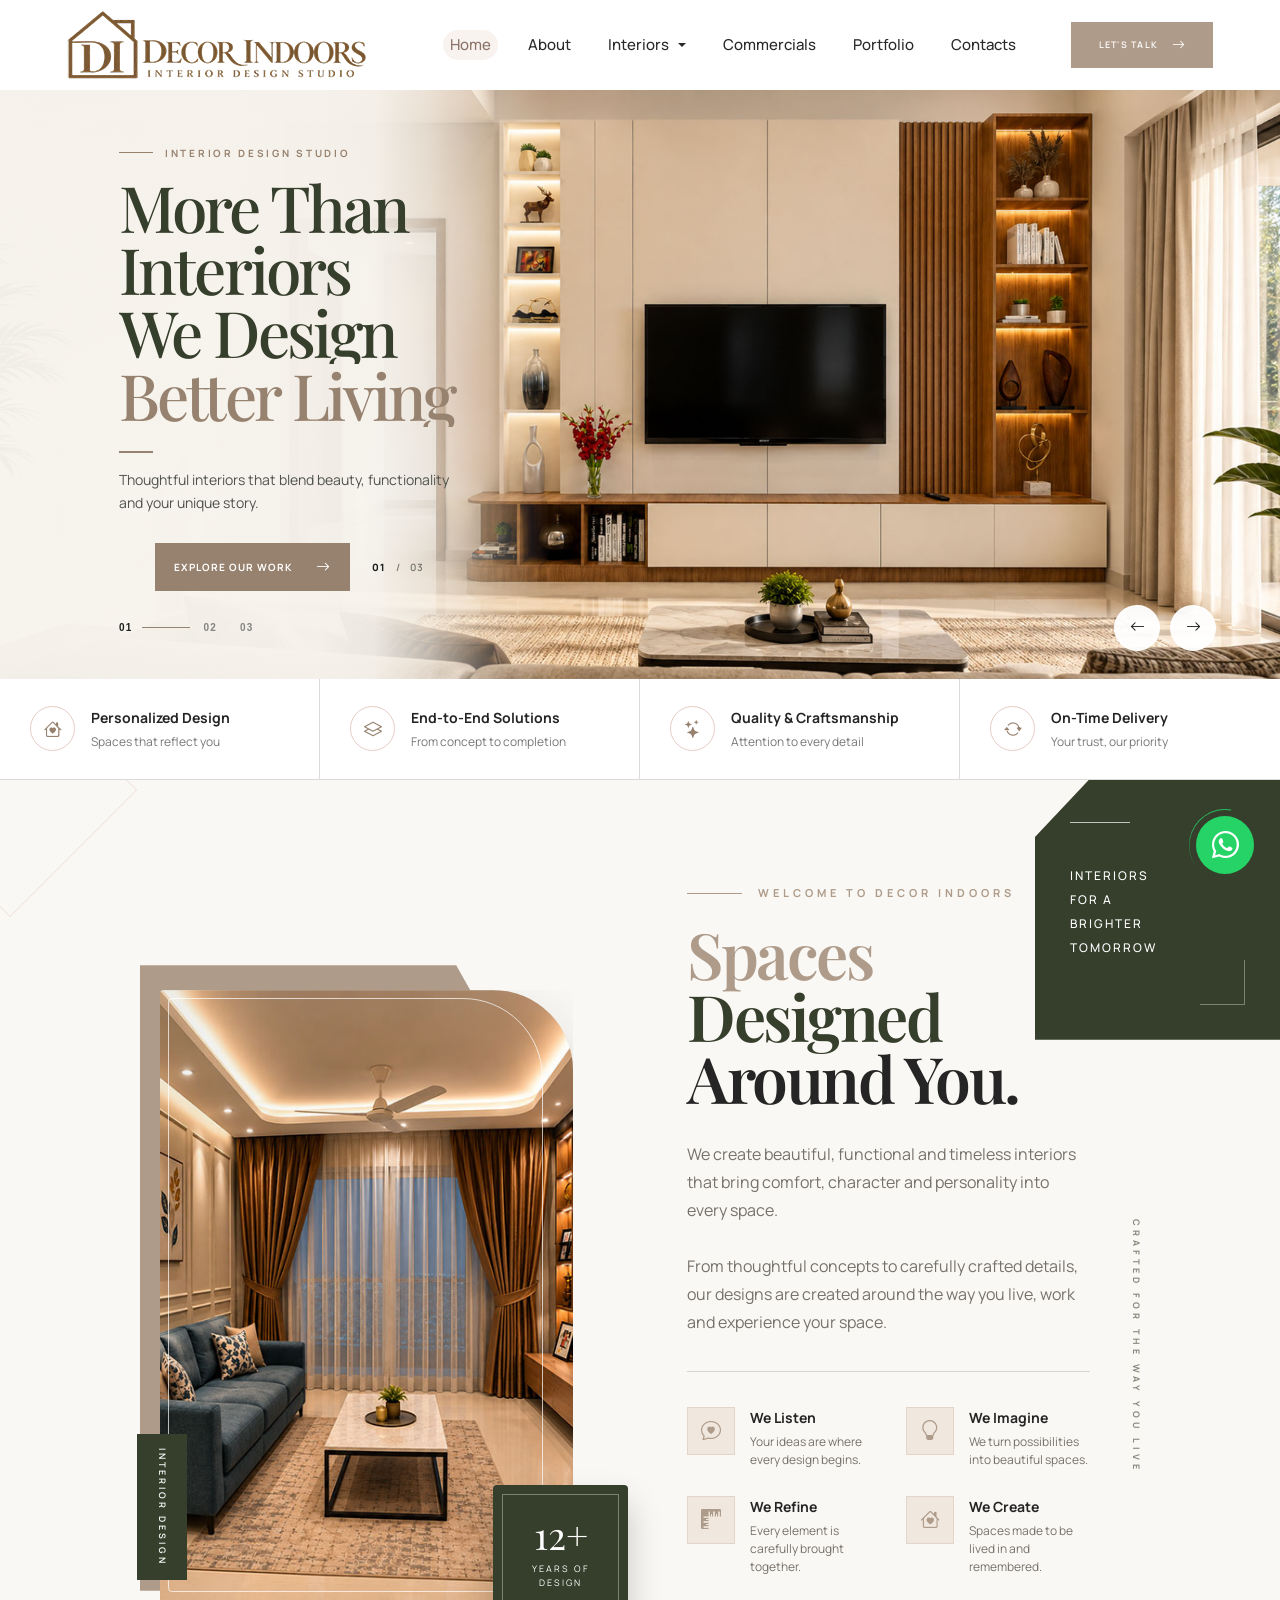
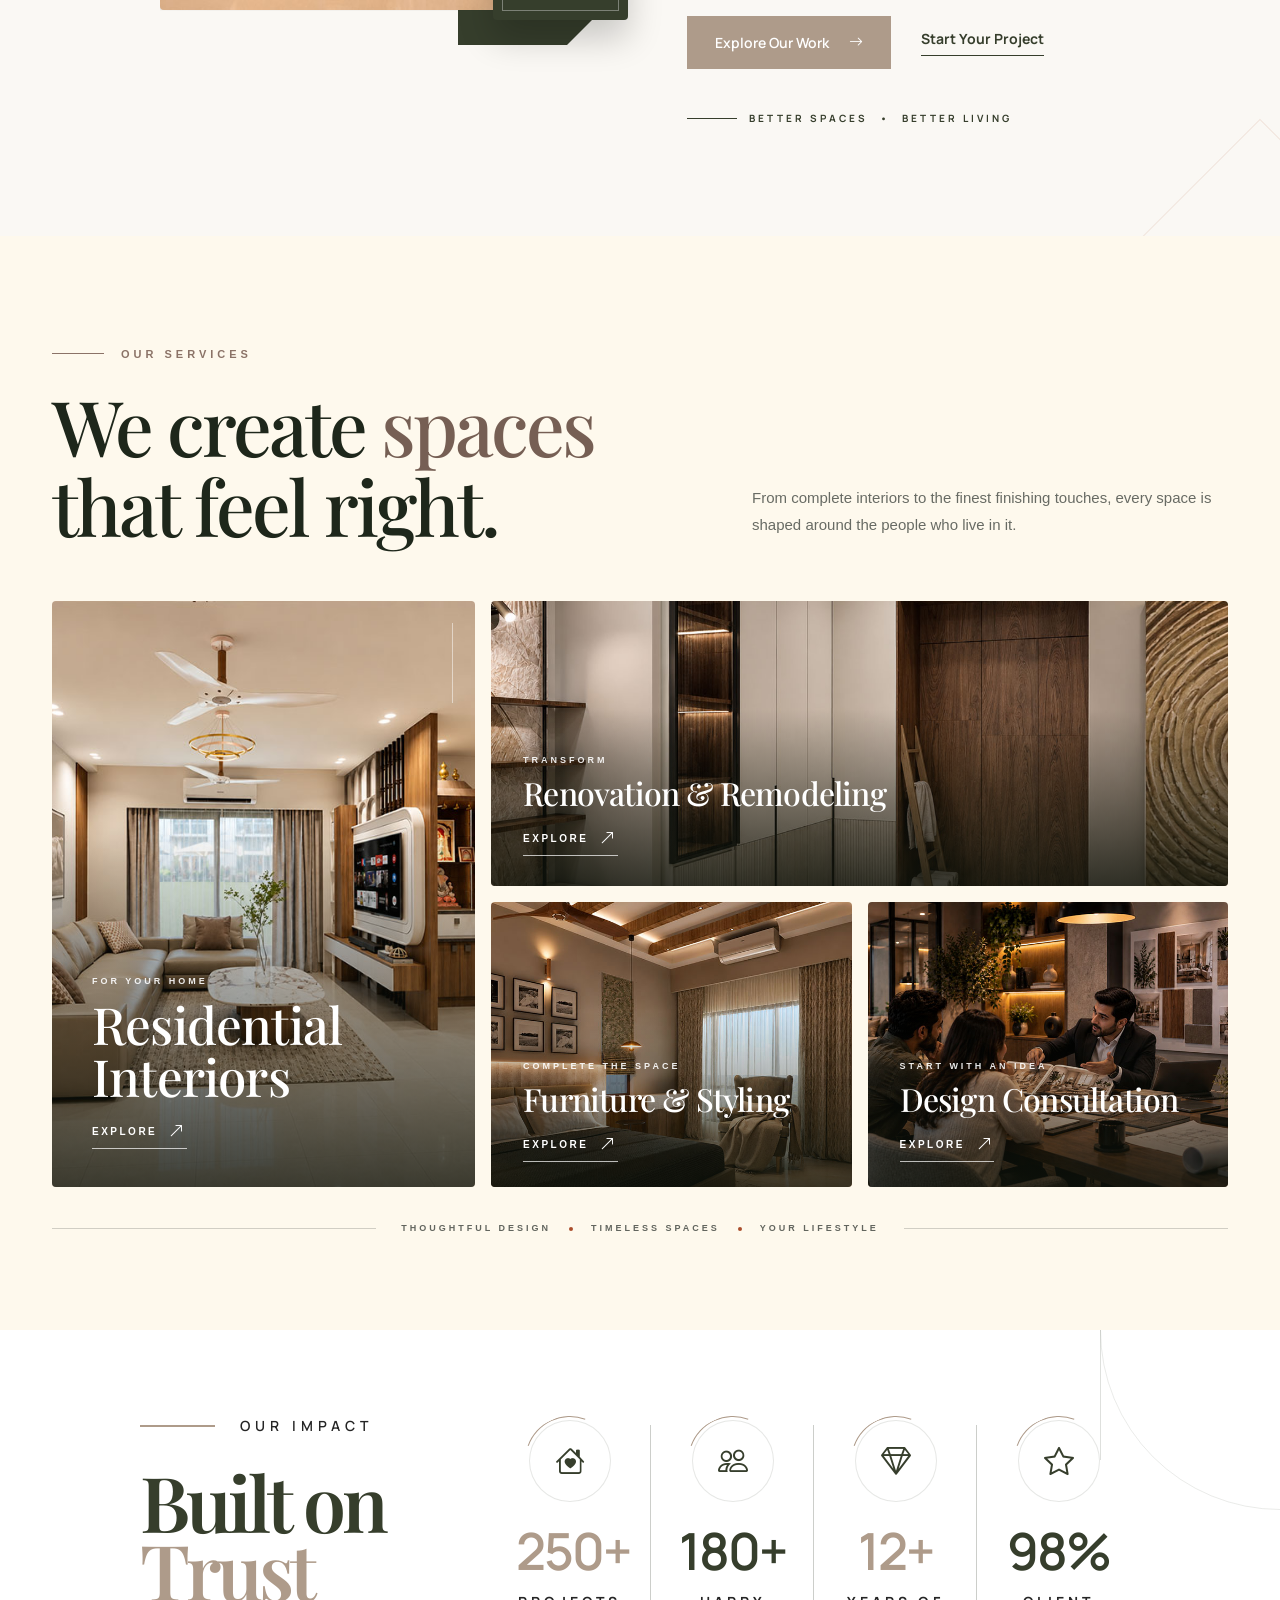
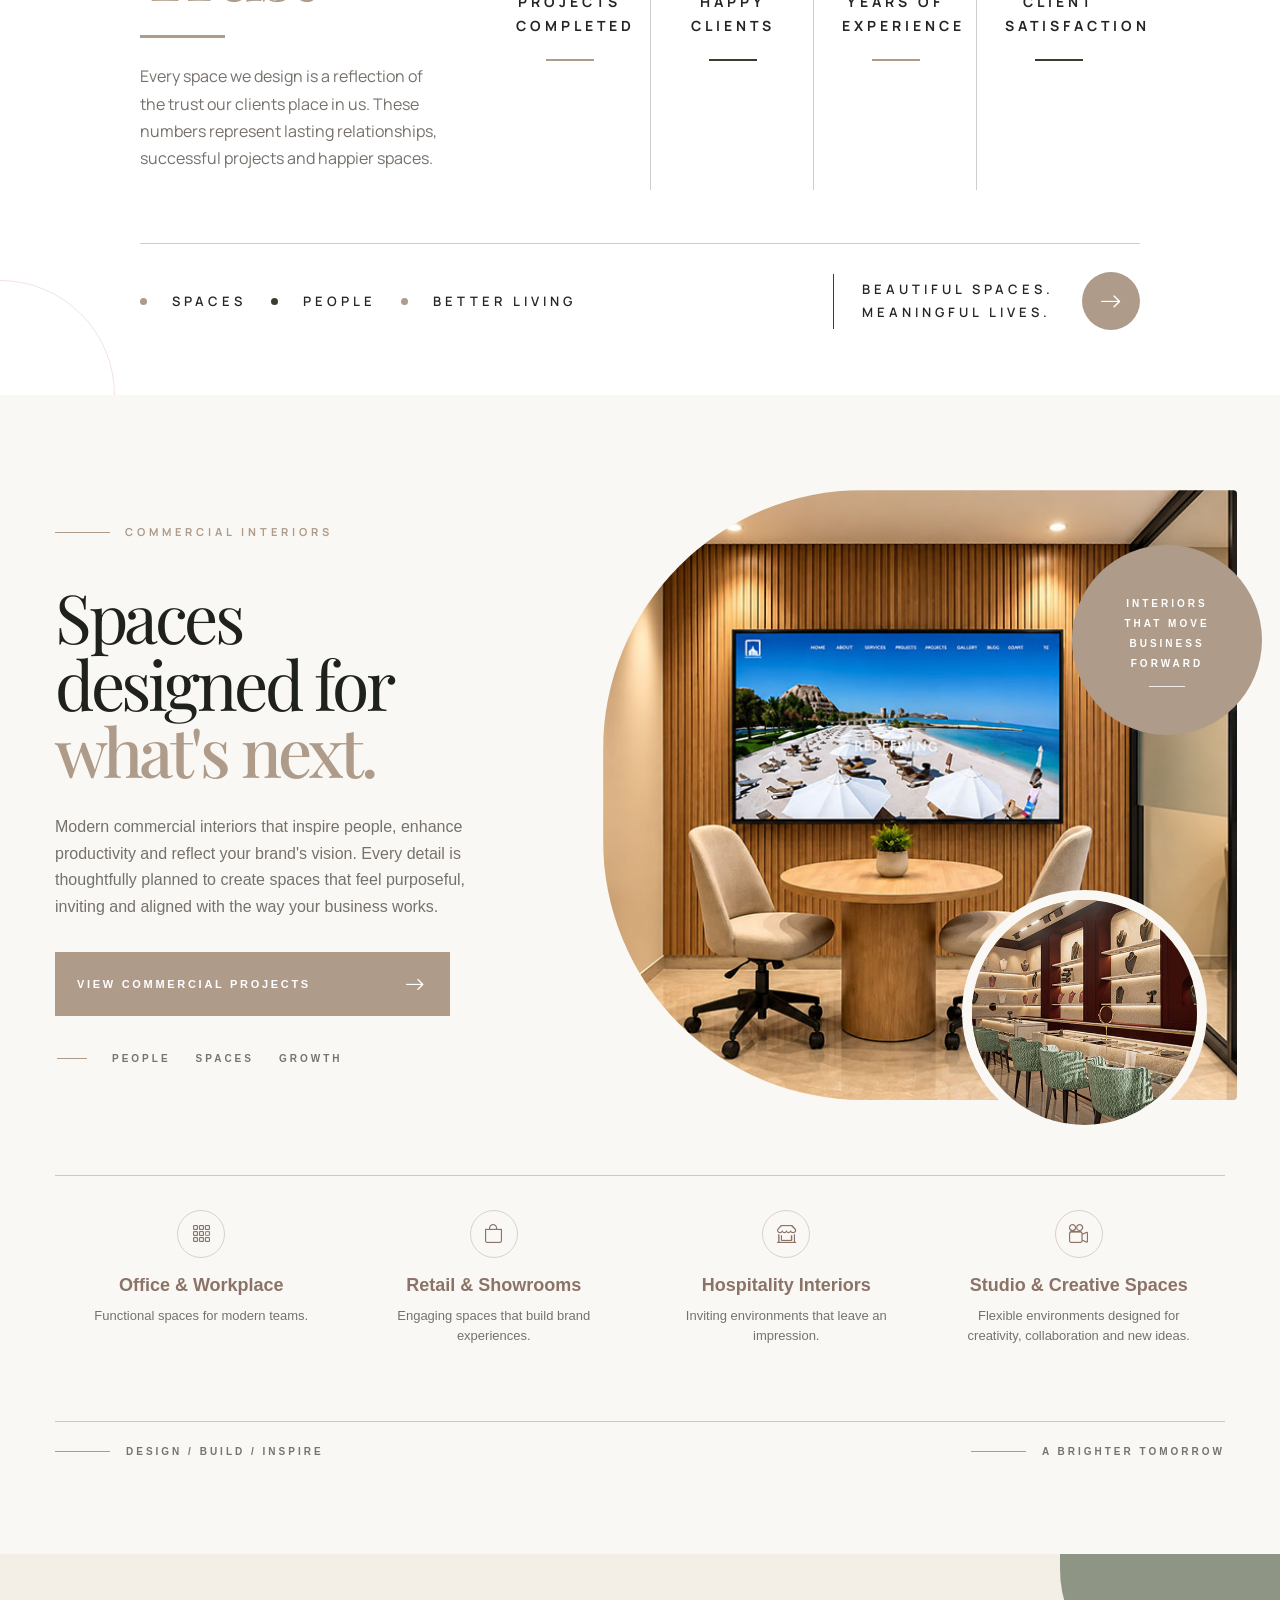
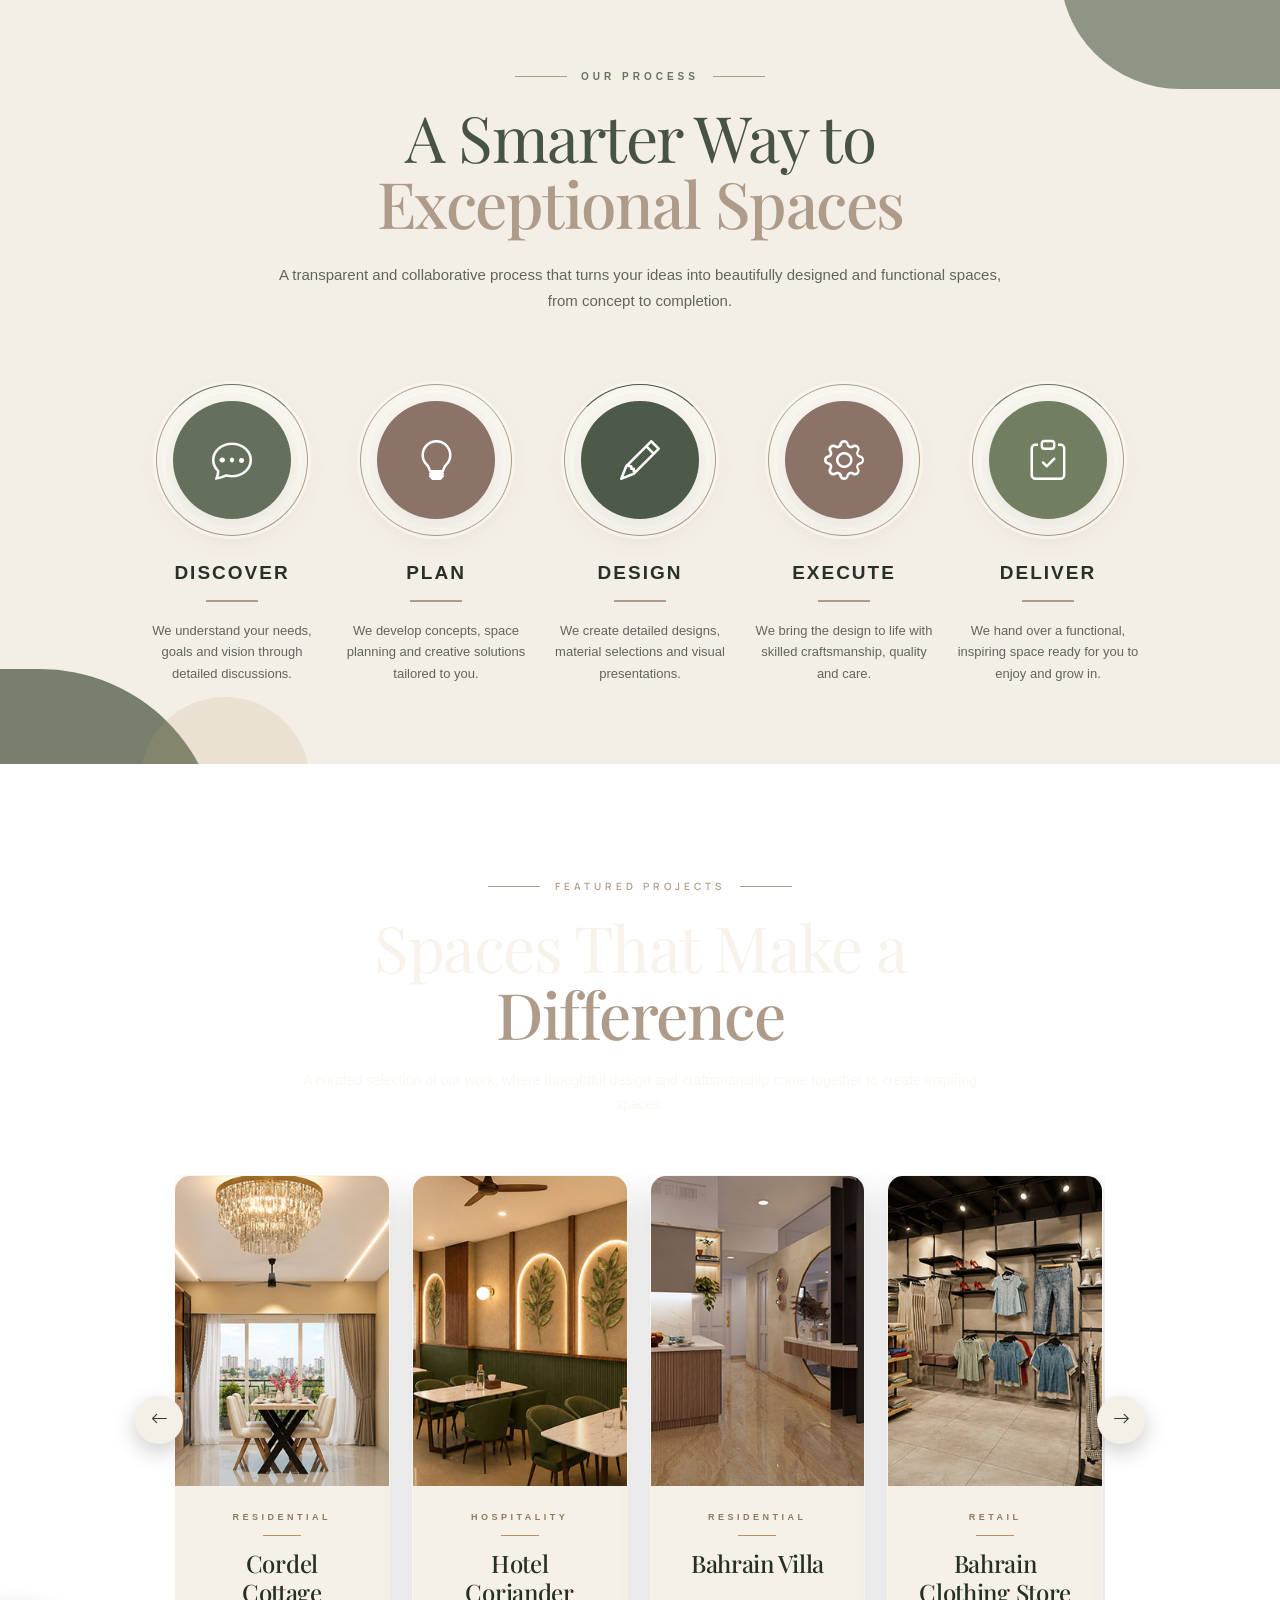
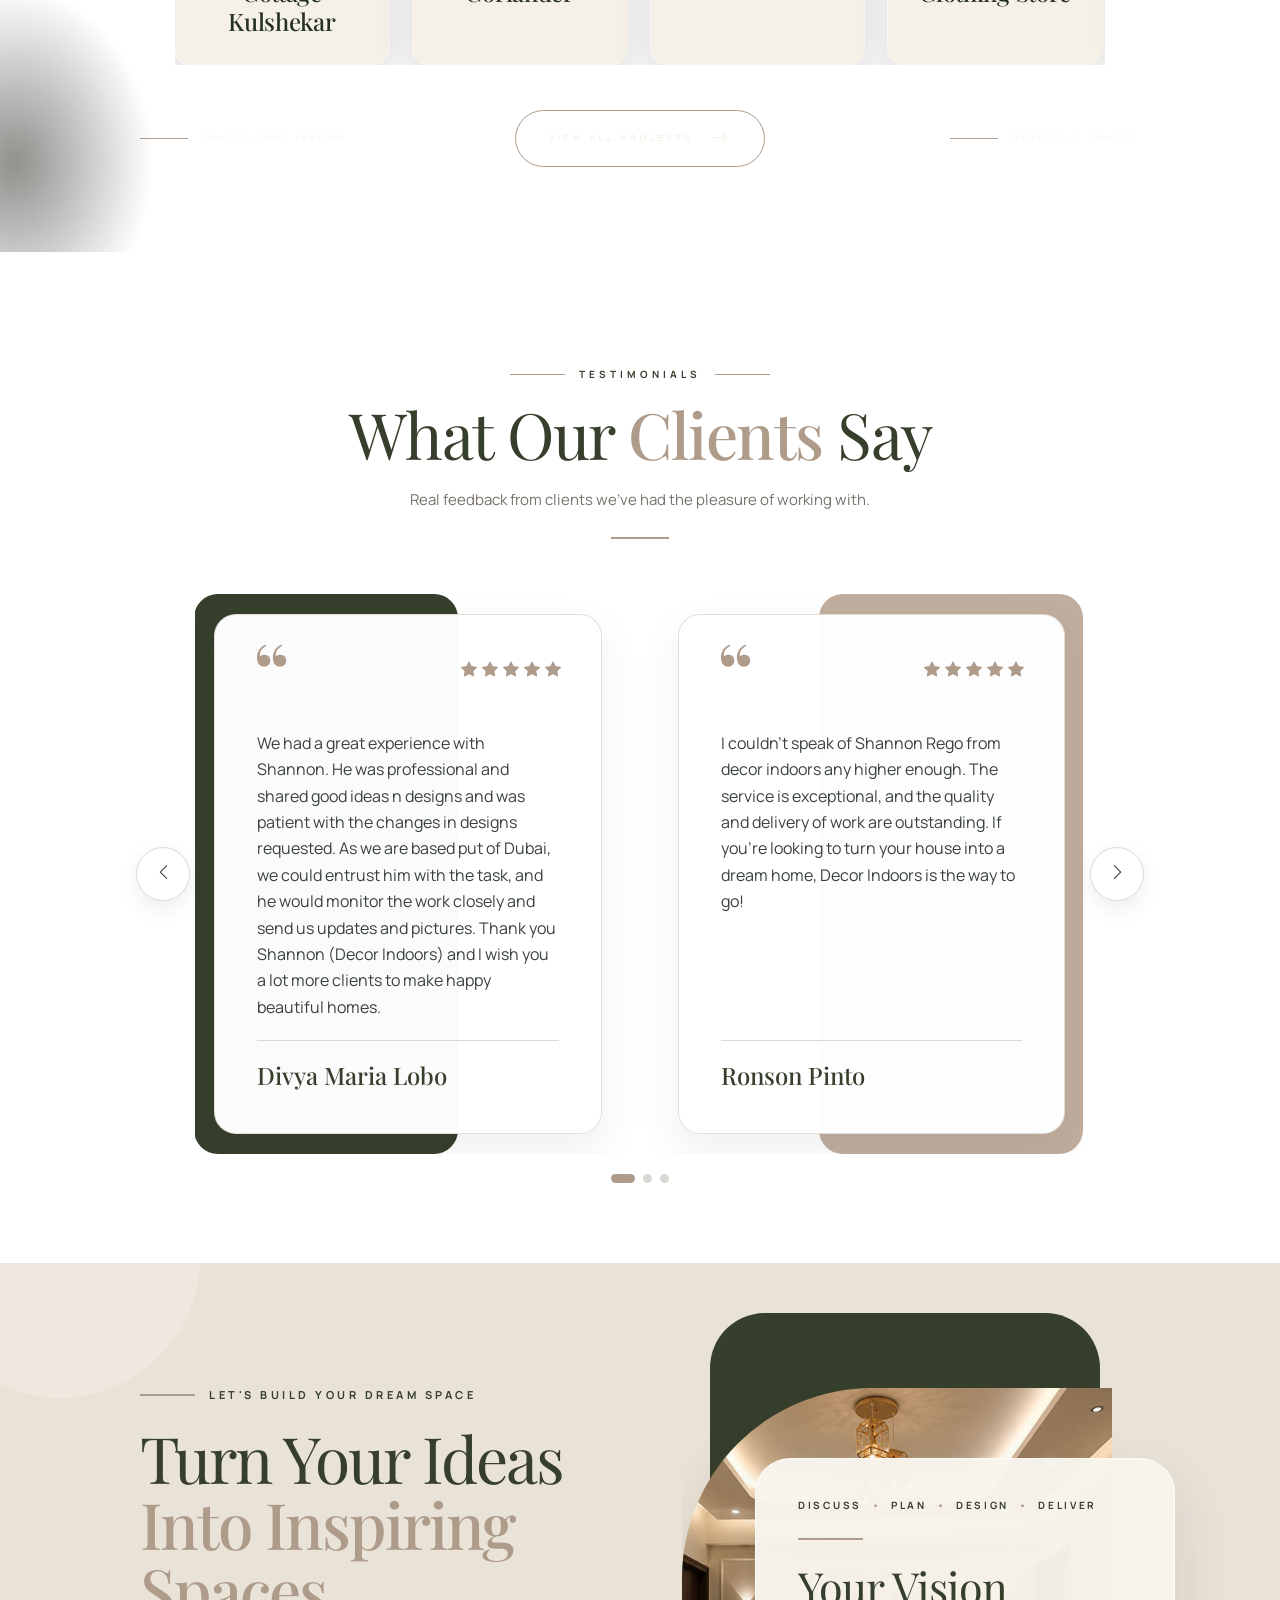
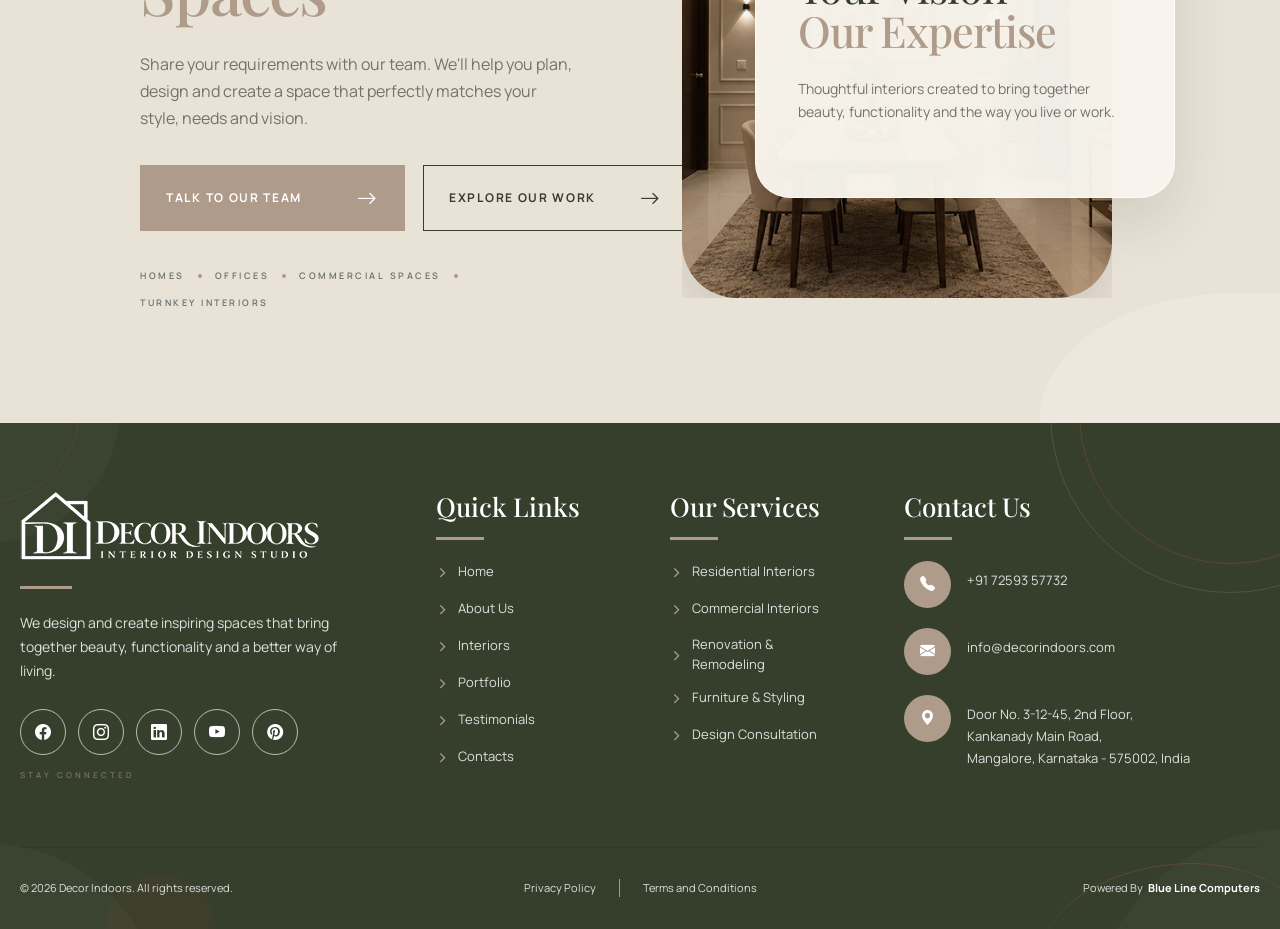
==== commit eaecb94e: "updated few pages" ====
--- a/index.html
+++ b/index.html
@@ -53,7 +53,7 @@
              LOGO
         ====================================================== -->
 
-            <a href="#" class="di-brand">
+            <a href="index.html" class="di-brand">
 
                 <!-- CHANGE THIS TO YOUR LOGO FILE -->
                 <figure>
@@ -86,7 +86,7 @@
                     <!-- HOME -->
 
                     <li class="nav-item">
-                        <a class="nav-link di-active-link" href="#home">
+                        <a class="nav-link di-active-link" href="index.html">
                             Home
                         </a>
                     </li>
@@ -114,25 +114,25 @@
                         <ul class="dropdown-menu">
 
                             <li>
-                                <a class="dropdown-item" href="#home-interiors">
+                                <a class="dropdown-item" href="decor-indoors-interiors-residential-interiors.html">
                                     Residential Interiors
                                 </a>
                             </li>
 
                             <li>
-                                <a class="dropdown-item" href="#modular-solutions">
-                                    Renovation & Remodeling
+                                <a class="dropdown-item" href="decor-indoors-interiors-renovation-and-remodeling.html">
+                                    Renovation &amp; Remodeling
                                 </a>
                             </li>
 
                             <li>
-                                <a class="dropdown-item" href="#renovation">
-                                    Furniture & Styling
+                                <a class="dropdown-item" href="decor-indoors-interiors-furniture-and-styling.html">
+                                    Furniture &amp; Styling
                                 </a>
                             </li>
 
                             <li>
-                                <a class="dropdown-item" href="#hospitality">
+                                <a class="dropdown-item" href="decor-indoors-interiors-design-counsultation.html">
                                     Design Consultation
                                 </a>
                             </li>
@@ -146,7 +146,7 @@
 
                     <li class="nav-item">
 
-                        <a class="nav-link" href="#commercials">
+                        <a class="nav-link" href="decor-indoors-commercials.html">
                             Commercials
                         </a>
 
@@ -157,7 +157,7 @@
 
                     <li class="nav-item">
 
-                        <a class="nav-link" href="#portfolio">
+                        <a class="nav-link" href="decor-indoors-portfolio.html">
                             Portfolio
                         </a>
 
@@ -168,7 +168,7 @@
 
                     <li class="nav-item">
 
-                        <a class="nav-link" href="#contacts">
+                        <a class="nav-link" href="decor-indoors-contacts.html">
                             Contacts
                         </a>
 
@@ -184,7 +184,7 @@
              DESKTOP CTA
         ====================================================== -->
 
-            <a href="#contacts" class="di-header-action">
+            <a href="decor-indoors-contacts.html" class="di-header-action">
 
                 Let's Talk
 
@@ -231,7 +231,7 @@
                             <figure>
                                 <img src="images/decor-indoors-slider1.jpg" class="di-slide-image"
                                     alt="Luxury living room interior">
-                                <img src="images/decor-indoors-slider1-mobile.jpg" class="di-slide-image"
+                                <img src="images/decor-indoors-slider1-mobile.jpg" class="di-slide-image-mobile"
                                     alt="Luxury living room interior">
                                 <figcaption class="cr-only">
                                     Luxury living room interior designed by Decor Indoors.
@@ -259,7 +259,7 @@
 
                                     <div class="di-slide-action">
 
-                                        <a href="#portfolio" class="di-main-button">
+                                        <a href="decor-indoors-portfolio.html" class="di-main-button">
                                             Explore Our Work
                                             <i class="bi bi-arrow-right"></i>
                                         </a>
@@ -289,7 +289,7 @@
                                 <img src="images/decor-indoors-slider2.jpg" class="di-slide-image"
                                     alt="Elegant contemporary interior">
                                 <img src="images/decor-indoors-slider2-mobile.jpg"
-                                class="di-slide-image"
+                                class="di-slide-image-mobile"
                                     alt="Elegant contemporary interior">
                                 <figcaption class="cr-only">
                                     Elegant contemporary interior designed by Decor Indoors.
@@ -317,7 +317,7 @@
 
                                     <div class="di-slide-action">
 
-                                        <a href="#services" class="di-main-button">
+                                        <a href="decor-indoors-about-us.html" class="di-main-button">
                                             Discover Our Approach
                                             <i class="bi bi-arrow-right"></i>
                                         </a>
@@ -346,7 +346,7 @@
                             <figure>
                                 <img src="images/decor-indoors-slider3.jpg" class="di-slide-image" 
                                     alt="Warm premium interior">
-                                    <img src="images/decor-indoors-slider3-mobile.jpg" class="di-slide-image"
+                                    <img src="images/decor-indoors-slider3-mobile.jpg" class="di-slide-image-mobile"
                                     alt="Warm premium interior">
                                 <figcaption class="cr-only">
                                     Warm premium interior designed by Decor Indoors.
@@ -374,7 +374,7 @@
 
                                     <div class="di-slide-action">
 
-                                        <a href="#contact" class="di-main-button">
+                                        <a href="decor-indoors-contacts.html" class="di-main-button">
                                             Start Your Project
                                             <i class="bi bi-arrow-right"></i>
                                         </a>
@@ -785,7 +785,7 @@
 
                             <div class="di-welcome-buttons">
 
-                                <a href="#portfolio" class="di-welcome-primary-btn">
+                                <a href="decor-indoors-portfolio.html" class="di-welcome-primary-btn">
 
                                     Explore Our Work
 
@@ -794,7 +794,7 @@
                                 </a>
 
 
-                                <a href="#contact" class="di-welcome-secondary-btn">
+                                <a href="decor-indoors-contacts.html" class="di-welcome-secondary-btn">
                                     Start Your Project
                                 </a>
 
@@ -924,7 +924,7 @@
                                 Interiors
                             </h3>
 
-                            <a href="#" class="di-service-link">
+                            <a href="decor-indoors-interiors-residential-interiors.html" class="di-service-link">
                                 <span>Explore</span>
                                 <i class="bi bi-arrow-up-right"></i>
                             </a>
@@ -957,7 +957,7 @@
                                 Remodeling
                             </h3>
 
-                            <a href="#" class="di-service-link">
+                            <a href="decor-indoors-interiors-renovation-and-remodeling.html" class="di-service-link">
                                 <span>Explore</span>
                                 <i class="bi bi-arrow-up-right"></i>
                             </a>
@@ -990,7 +990,7 @@
                                 Styling
                             </h3>
 
-                            <a href="#" class="di-service-link">
+                            <a href="decor-indoors-interiors-furniture-and-styling.html" class="di-service-link">
                                 <span>Explore</span>
                                 <i class="bi bi-arrow-up-right"></i>
                             </a>
@@ -1023,7 +1023,7 @@
                                 Consultation
                             </h3>
 
-                            <a href="#" class="di-service-link">
+                            <a href="decor-indoors-interiors-design-counsultation.html" class="di-service-link">
                                 <span>Explore</span>
                                 <i class="bi bi-arrow-up-right"></i>
                             </a>
@@ -1310,7 +1310,7 @@
                                     </div>
 
 
-                                    <a class="di-impact-arrow" href="#">
+                                    <a class="di-impact-arrow" href="decor-indoors-about-us.html">
 
                                         <i class="bi bi-arrow-right"></i>
 
@@ -1365,7 +1365,7 @@
                             inviting and aligned with the way your business works.
                         </p>
 
-                        <a href="#" class="di-commercial-btn">
+                        <a href="decor-indoors-commercials.html" class="di-commercial-btn">
                             <span>VIEW COMMERCIAL PROJECTS</span>
                             <i class="bi bi-arrow-right"></i>
                         </a>
@@ -1895,7 +1895,7 @@
                 ================================================== -->
 
                         <div class="di-project-card">
-                            <a href="#">
+                            <a href="decor-indoors-portfolio.html">
 
                                 <div class="di-project-image">
 
@@ -1935,7 +1935,7 @@
                 ================================================== -->
 
                         <div class="di-project-card">
-                            <a href="#">
+                            <a href="decor-indoors-portfolio.html">
 
                                 <div class="di-project-image">
 
@@ -1973,7 +1973,7 @@
                 ================================================== -->
 
                         <div class="di-project-card">
-                            <a href="#">
+                            <a href="decor-indoors-portfolio.html">
 
                                 <div class="di-project-image">
 
@@ -2011,7 +2011,7 @@
                 ================================================== -->
 
                         <div class="di-project-card">
-                            <a href="#">
+                            <a href="decor-indoors-portfolio.html">
 
                                 <div class="di-project-image">
 
@@ -2048,7 +2048,7 @@
                 ================================================== -->
 
                         <div class="di-project-card">
-                            <a href="#">
+                            <a href="decor-indoors-portfolio.html">
 
                                 <div class="di-project-image">
 
@@ -2088,7 +2088,7 @@
                 ================================================== -->
 
                         <div class="di-project-card">
-                            <a href="#">
+                            <a href="decor-indoors-portfolio.html">
 
                                 <div class="di-project-image">
 
@@ -2124,7 +2124,7 @@
                 ================================================== -->
 
                         <div class="di-project-card">
-                            <a href="#">
+                            <a href="decor-indoors-portfolio.html">
 
                                 <div class="di-project-image">
 
@@ -2164,7 +2164,7 @@
                 ================================================== -->
 
                         <div class="di-project-card">
-                            <a href="#">
+                            <a href="decor-indoors-portfolio.html">
 
                                 <div class="di-project-image">
 
@@ -2224,7 +2224,7 @@
                     </div>
 
 
-                    <a href="#" class="di-featured-all-btn">
+                    <a href="decor-indoors-portfolio.html" class="di-featured-all-btn">
 
                         <span>
                             VIEW ALL PROJECTS
@@ -2376,14 +2376,6 @@
                                             Divya Maria Lobo
                                         </h3>
 
-                                        <!-- <div class="di-client-role">
-
-                                    <span></span>
-
-                                    BUSINESS OWNER
-
-                                </div> -->
-
                                     </div>
 
                                 </div>
@@ -2437,14 +2429,6 @@
                                             Ronson Pinto
                                         </h3>
 
-                                        <!-- <div class="di-client-role">
-
-                                    <span></span>
-
-                                    MANAGING PARTNER
-
-                                </div> -->
-
                                     </div>
 
                                 </div>
@@ -2501,14 +2485,6 @@
                                             Ash Mk
                                         </h3>
 
-                                        <!-- <div class="di-client-role">
-
-                                    <span></span>
-
-                                    DIRECTOR
-
-                                </div> -->
-
                                     </div>
 
                                 </div>
@@ -2563,14 +2539,6 @@
                                             Deepthi TS
                                         </h3>
 
-                                        <!-- <div class="di-client-role">
-
-                                    <span></span>
-
-                                    PROPRIETOR
-
-                                </div> -->
-
                                     </div>
 
                                 </div>
@@ -2578,7 +2546,6 @@
                             </div>
 
                         </div>
-
 
 
 
@@ -2627,14 +2594,6 @@
                                             Prasad Acharya
                                         </h3>
 
-                                        <!-- <div class="di-client-role">
-
-                                    <span></span>
-
-                                    DIRECTOR
-
-                                </div> -->
-
                                     </div>
 
                                 </div>
@@ -2689,14 +2648,6 @@
                                             Jayarama BN
                                         </h3>
 
-                                        <!-- <div class="di-client-role">
-
-                                    <span></span>
-
-                                    PROPRIETOR
-
-                                </div> -->
-
                                     </div>
 
                                 </div>
@@ -2808,7 +2759,7 @@
                             <div class="di-cta-buttons">
 
 
-                                <a href="#" class="di-cta-primary">
+                                <a href="decor-indoors-contacts.html" class="di-cta-primary">
 
                                     <span>
                                         TALK TO OUR TEAM
@@ -2820,7 +2771,7 @@
 
 
 
-                                <a href="#" class="di-cta-secondary">
+                                <a href="decor-indoors-portfolio.html" class="di-cta-secondary">
 
                                     <span>
                                         EXPLORE OUR WORK
@@ -3005,7 +2956,7 @@
                         <div class="di-footer-brand">
 
 
-                            <a href="#" class="di-footer-logo">
+                            <a href="index.html" class="di-footer-logo">
 
                                 <figure>
                                     <img src="images/decor-indoors-logo1.png" alt="Decor Indoors">
@@ -3100,7 +3051,7 @@
 
 
                                 <li>
-                                    <a href="#">
+                                    <a href="index.html">
                                         <span>›</span>
                                         Home
                                     </a>
@@ -3116,7 +3067,7 @@
 
 
                                 <li>
-                                    <a href="#">
+                                    <a href="decor-indoors-interiors-residential-interiors.html">
                                         <span>›</span>
                                         Interiors
                                     </a>
@@ -3124,7 +3075,7 @@
 
 
                                 <li>
-                                    <a href="#">
+                                    <a href="decor-indoors-portfolio.html">
                                         <span>›</span>
                                         Portfolio
                                     </a>
@@ -3132,7 +3083,7 @@
 
 
                                 <li>
-                                    <a href="#">
+                                    <a href="decor-indoors-testimonials.html">
                                         <span>›</span>
                                         Testimonials
                                     </a>
@@ -3143,7 +3094,7 @@
 
 
                                 <li>
-                                    <a href="#">
+                                    <a href="decor-indoors-contacts.html">
                                         <span>›</span>
                                         Contacts
                                     </a>
@@ -3180,7 +3131,7 @@
 
 
                                 <li>
-                                    <a href="#">
+                                    <a href="decor-indoors-interiors-residential-interiors.html">
                                         <span>›</span>
                                         Residential Interiors
                                     </a>
@@ -3188,7 +3139,7 @@
 
 
                                 <li>
-                                    <a href="#">
+                                    <a href="decor-indoors-commercials.html">
                                         <span>›</span>
                                         Commercial Interiors
                                     </a>
@@ -3199,7 +3150,7 @@
 
 
                                 <li>
-                                    <a href="#">
+                                    <a href="decor-indoors-interiors-renovation-and-remodeling.html">
                                         <span>›</span>
                                         Renovation &amp; Remodeling
                                     </a>
@@ -3207,7 +3158,7 @@
 
 
                                 <li>
-                                    <a href="#">
+                                    <a href="decor-indoors-interiors-furniture-and-styling.html">
                                         <span>›</span>
                                         Furniture &amp; Styling
                                     </a>
@@ -3215,7 +3166,7 @@
 
 
                                 <li>
-                                    <a href="#">
+                                    <a href="decor-indoors-interiors-design-counsultation.html">
                                         <span>›</span>
                                         Design Consultation
                                     </a>
@@ -3455,7 +3406,7 @@
 
             <!-- MOBILE CTA -->
 
-            <a href="#contacts" class="di-offcanvas-action" data-bs-dismiss="offcanvas">
+            <a href="decor-indoors-contacts.html" class="di-offcanvas-action" data-bs-dismiss="offcanvas">
 
                 Let's Talk
 
--- a/css/style.css
+++ b/css/style.css
@@ -10,22 +10,22 @@
 ========================================================= */
 
 :root {
-  --di-brown: #ae9b8a;
-            --di-brown-dark: #8b7367;
-             --di-green: #363e2c;
-              --di-bg: #cdd2bd;
-            --di-soft: #e7e8dc;
-            --di-line: rgba(54, 62, 44, 0.25);
-            --di-text: #252525;
-            --di-muted: #77716b;
-            --di-border: #e9e3dc;
-            --di-cream: #faf8f4;
-            --di-white: #ffffff;
-            --di-primary: #97826f;
-            --di-dark: #1e211d;
-            --di-light: #f7f4ee;
-            --di-border: rgba(30, 33, 29, 0.16);
-               --di-process-bg: #f4efe6;
+    --di-brown: #ae9b8a;
+    --di-brown-dark: #8b7367;
+    --di-green: #363e2c;
+    --di-bg: #cdd2bd;
+    --di-soft: #e7e8dc;
+    --di-line: rgba(54, 62, 44, 0.25);
+    --di-text: #252525;
+    --di-muted: #77716b;
+    --di-border: #e9e3dc;
+    --di-cream: #faf8f4;
+    --di-white: #ffffff;
+    --di-primary: #97826f;
+    --di-dark: #1e211d;
+    --di-light: #f7f4ee;
+    --di-border: rgba(30, 33, 29, 0.16);
+    --di-process-bg: #f4efe6;
 
     --di-process-green: #69745f;
     --di-process-green-dark: #485443;
@@ -37,20 +37,20 @@
     --di-process-text: #283129;
     --di-process-muted: #62645f;
 
-    
+
     --di-process-border: #d9d1c4;
 
 
-     --di-bg: #ffffff;
+    --di-bg: #ffffff;
     --di-card: #fcfbf8;
-    
-}
-
-
-
-         html {
-            scroll-behavior: smooth;
-        }
+
+}
+
+
+
+html {
+    scroll-behavior: smooth;
+}
 
 /* =========================================================
    BODY
@@ -60,260 +60,299 @@
     margin: 0;
     padding: 0;
     background: #ffffff;
-            color: var(--di-text);
-            font-family: "Manrope", sans-serif;
-}
-a, a:focus, a:focus-visible{outline: none !important;
-    box-shadow: none !important;}
-
-   @media(max-width:993px)
-        {
-          body{text-align: center;}
-        }
-a{text-decoration: none;}
-        img { display: block;  max-width: 100%;}
-h1, h2, h3, h4, h5, h6 {
-  font-family:"Urbanist", sans-serif;
-  font-weight:500;
- 
-  margin: 0;
-}
-ul { margin: 0; padding: 0; list-style: none; }
-.container { width: 80%; max-width: 100%; }
+    color: var(--di-text);
+    font-family: "Manrope", sans-serif;
+}
+
+a,
+a:focus,
+a:focus-visible {
+    outline: none !important;
+    box-shadow: none !important;
+}
+
+@media(max-width:993px) {
+    body {
+        text-align: center;
+    }
+}
+
+a {
+    text-decoration: none;
+}
+
+img {
+    display: block;
+    max-width: 100%;
+}
+
+h1,
+h2,
+h3,
+h4,
+h5,
+h6 {
+    font-family: "Urbanist", sans-serif;
+    font-weight: 500;
+
+    margin: 0;
+}
+
+ul {
+    margin: 0;
+    padding: 0;
+    list-style: none;
+}
+
+.container {
+    width: 80%;
+    max-width: 100%;
+}
+
 @media (max-width: 1401px) {
-   .container {
+    .container {
         width: 80%;
     }
 }
+
 @media (max-width: 1204px) {
-   .container {
+    .container {
         width: 95%;
     }
 }
 
-figcaption, figure{margin: 0; padding: 0; height:100%; width: 100%;}
- button {
-            font-family:
-                "Poppins",
-                sans-serif;
-        }
-
-.cr-only{
-  position: absolute;
-  width: 1px;
-  height: 1px;
-  padding: 0;
-  margin: -1px;
-  overflow: hidden;
-  clip: rect(0,0,0,0);
-  white-space: nowrap;
-  border: 0;
-}
-
-
-
-
-
-
-
-
-
-
- /* =========================================================
+figcaption,
+figure {
+    margin: 0;
+    padding: 0;
+    height: 100%;
+    width: 100%;
+}
+
+button {
+    font-family:
+        "Poppins",
+        sans-serif;
+}
+
+.cr-only {
+    position: absolute;
+    width: 1px;
+    height: 1px;
+    padding: 0;
+    margin: -1px;
+    overflow: hidden;
+    clip: rect(0, 0, 0, 0);
+    white-space: nowrap;
+    border: 0;
+}
+
+
+
+
+
+
+
+
+
+
+/* =========================================================
            HEADER
         ========================================================= */
 
-        .di-main-header {
-            width: 100%;
-            /* height: 92px; */
-            background: rgba(255, 255, 255, 0.98);
-            padding-top: 10px;
-            padding-bottom: 10px;
-            position: relative;
-            z-index: 1050;
-            transition:
-                height 0.45s ease,
-                background 0.45s ease,
-                box-shadow 0.45s ease,
-                transform 0.45s ease;
-        }
-
-
-        /* =========================================================
+.di-main-header {
+    width: 100%;
+    /* height: 92px; */
+    background: rgba(255, 255, 255, 0.98);
+    padding-top: 10px;
+    padding-bottom: 10px;
+    position: relative;
+    z-index: 1050;
+    transition:
+        height 0.45s ease,
+        background 0.45s ease,
+        box-shadow 0.45s ease,
+        transform 0.45s ease;
+}
+
+
+/* =========================================================
            HEADER AFTER SCROLL
         ========================================================= */
 
-        .di-main-header.di-header-scrolled {
-            position: fixed;
-            top: 0;
-            left: 0;
-            /* height: 68px; */
-            background: rgba(255, 255, 255, 0.93);
-            backdrop-filter: blur(14px);
-            -webkit-backdrop-filter: blur(14px);
-            box-shadow: 0 8px 35px rgba(48, 35, 26, 0.10);
-            padding-top: 0;
-            padding-bottom: 0;
-        }
-
-
-        /* =========================================================
+.di-main-header.di-header-scrolled {
+    position: fixed;
+    top: 0;
+    left: 0;
+    /* height: 68px; */
+    background: rgba(255, 255, 255, 0.93);
+    backdrop-filter: blur(14px);
+    -webkit-backdrop-filter: blur(14px);
+    box-shadow: 0 8px 35px rgba(48, 35, 26, 0.10);
+    padding-top: 0;
+    padding-bottom: 0;
+}
+
+
+/* =========================================================
            HEADER INNER
         ========================================================= */
 
-        .di-header-inner {
-            height: 100%;
-            display: flex;
-            align-items: center;
-            justify-content: space-between;
-            padding: 0 5.2%;
-            transition: height 0.45s ease;
-        }
-
-
-        /* =========================================================
+.di-header-inner {
+    height: 100%;
+    display: flex;
+    align-items: center;
+    justify-content: space-between;
+    padding: 0 5.2%;
+    transition: height 0.45s ease;
+}
+
+
+/* =========================================================
            LOGO
         ========================================================= */
 
-        .di-brand {
-            display: flex;
-            align-items: center;
-            gap: 13px;
-            text-decoration: none;
-            color: var(--di-text);
-            flex-shrink: 0;
-        }
-
-        .di-brand-logo {
-            width: 100%;
-            height: auto;
-            object-fit: contain;
-            transition:
-                width 0.45s ease,
-                height 0.45s ease;
-        }
-
-        .di-brand-content {
-            display: flex;
-            flex-direction: column;
-            line-height: 1;
-        }
-
-        .di-brand-name {
-            font-family: "Playfair Display", serif;
-            font-size: 18px;
-            letter-spacing: 0.02em;
-            color: #a65135;
-            white-space: nowrap;
-        }
-
-        .di-brand-tagline {
-            margin-top: 6px;
-            font-size: 6px;
-            letter-spacing: 0.23em;
-            color: #8d8882;
-            text-transform: uppercase;
-            white-space: nowrap;
-        }
-
-
-        /* =========================================================
+.di-brand {
+    display: flex;
+    align-items: center;
+    gap: 13px;
+    text-decoration: none;
+    color: var(--di-text);
+    flex-shrink: 0;
+}
+
+.di-brand-logo {
+    width: 100%;
+    height: auto;
+    object-fit: contain;
+    transition:
+        width 0.45s ease,
+        height 0.45s ease;
+}
+
+.di-brand-content {
+    display: flex;
+    flex-direction: column;
+    line-height: 1;
+}
+
+.di-brand-name {
+    font-family: "Playfair Display", serif;
+    font-size: 18px;
+    letter-spacing: 0.02em;
+    color: #a65135;
+    white-space: nowrap;
+}
+
+.di-brand-tagline {
+    margin-top: 6px;
+    font-size: 6px;
+    letter-spacing: 0.23em;
+    color: #8d8882;
+    text-transform: uppercase;
+    white-space: nowrap;
+}
+
+
+/* =========================================================
            LOGO ON SCROLL
         ========================================================= */
 
-        .di-main-header.di-header-scrolled .di-brand-logo {
-            width: 70%;
-            /* height: 42px; */
-        }
-
-        .di-main-header.di-header-scrolled .di-brand-name {
-            font-size: 16px;
-        }
-
-        .di-main-header.di-header-scrolled .di-brand-tagline {
-            margin-top: 4px;
-            font-size: 5px;
-        }
-
-
-        /* =========================================================
+.di-main-header.di-header-scrolled .di-brand-logo {
+    width: 70%;
+    /* height: 42px; */
+}
+
+.di-main-header.di-header-scrolled .di-brand-name {
+    font-size: 16px;
+}
+
+.di-main-header.di-header-scrolled .di-brand-tagline {
+    margin-top: 4px;
+    font-size: 5px;
+}
+
+
+/* =========================================================
            SINGLE BOOTSTRAP NAVIGATION
         ========================================================= */
 
-        .di-desktop-navigation {
-            display: flex;
-            align-items: center;
-            justify-content: center;
-            margin-left: auto;
-            margin-right: 40px;
-        }
-
-
-        /*
+.di-desktop-navigation {
+    display: flex;
+    align-items: center;
+    justify-content: center;
+    margin-left: auto;
+    margin-right: 40px;
+}
+
+
+/*
            Bootstrap navbar classes are used for the menu.
            No second mobile menu is created.
         */
 
-        .di-desktop-navigation .navbar-nav {
-            align-items: center;
-            gap: 7px;
-        }
-
-        .di-desktop-navigation .nav-link {
-            position: relative;
-            display: flex;
-            align-items: center;
-            gap: 5px;
-            padding: 9px 15px !important;
-            color: #292929;
-            font-size: 15px;
-            font-weight: 500;
-            text-decoration: none;
-            transition:
-                color 0.3s ease,
-                background 0.3s ease;
-        }
-
-
-        /* =========================================================
+.di-desktop-navigation .navbar-nav {
+    align-items: center;
+    gap: 7px;
+}
+
+.di-desktop-navigation .nav-link {
+    position: relative;
+    display: flex;
+    align-items: center;
+    gap: 5px;
+    padding: 9px 15px !important;
+    color: #292929;
+    font-size: 15px;
+    font-weight: 500;
+    text-decoration: none;
+    transition:
+        color 0.3s ease,
+        background 0.3s ease;
+}
+
+
+/* =========================================================
            MENU HOVER
         ========================================================= */
 
-        .di-desktop-navigation .nav-link:hover, .di-desktop-navigation .di-active-link {
-            color: var(--di-brown-dark);
-        }
-
-
-        /*
+.di-desktop-navigation .nav-link:hover,
+.di-desktop-navigation .di-active-link {
+    color: var(--di-brown-dark);
+}
+
+
+/*
            Creative hover effect without underline.
            Small background capsule appears behind the item.
         */
 
-        .di-desktop-navigation .nav-link::before {
-            content: "";
-            position: absolute;
-            left: 8px;
-            right: 8px;
-            top: 50%;
-            height: 30px;
-            border-radius: 30px;
-            background: rgba(166, 81, 53, 0.07);
-            transform: translateY(-50%) scale(0.75);
-            opacity: 0;
-            transition:
-                transform 0.3s ease,
-                opacity 0.3s ease;
-            z-index: -1;
-        }
-
-        .di-desktop-navigation .nav-link:hover::before,
-        .di-desktop-navigation .nav-link.show::before, .di-desktop-navigation .di-active-link::before {
-            transform: translateY(-50%) scale(1);
-            opacity: 1;
-        }
-
-
-        /* =========================================================
+.di-desktop-navigation .nav-link::before {
+    content: "";
+    position: absolute;
+    left: 8px;
+    right: 8px;
+    top: 50%;
+    height: 30px;
+    border-radius: 30px;
+    background: rgba(166, 81, 53, 0.07);
+    transform: translateY(-50%) scale(0.75);
+    opacity: 0;
+    transition:
+        transform 0.3s ease,
+        opacity 0.3s ease;
+    z-index: -1;
+}
+
+.di-desktop-navigation .nav-link:hover::before,
+.di-desktop-navigation .nav-link.show::before,
+.di-desktop-navigation .di-active-link::before {
+    transform: translateY(-50%) scale(1);
+    opacity: 1;
+}
+
+
+/* =========================================================
            ACTIVE HOME
         ========================================================= */
 /* 
@@ -333,652 +372,654 @@
         } */
 
 
-        /* =========================================================
+/* =========================================================
            INTERIORS DROPDOWN
         ========================================================= */
 
-        .di-desktop-navigation .dropdown-toggle::after {
-            margin-left: 4px;
-            vertical-align: middle;
-            border-top: 0.28em solid currentColor;
-            border-right: 0.28em solid transparent;
-            border-left: 0.28em solid transparent;
-            transition: transform 0.3s ease;
-        }
-
-        .di-desktop-navigation .dropdown-toggle.show::after {
-            transform: rotate(180deg);
-        }
-
-
-        /* =========================================================
+.di-desktop-navigation .dropdown-toggle::after {
+    margin-left: 4px;
+    vertical-align: middle;
+    border-top: 0.28em solid currentColor;
+    border-right: 0.28em solid transparent;
+    border-left: 0.28em solid transparent;
+    transition: transform 0.3s ease;
+}
+
+.di-desktop-navigation .dropdown-toggle.show::after {
+    transform: rotate(180deg);
+}
+
+
+/* =========================================================
            DROPDOWN MENU
         ========================================================= */
 
-        .di-desktop-navigation .dropdown-menu {
-            min-width: 235px;
-            padding: 12px;
-            margin-top: 0 !important;
-            border: 1px solid rgba(166, 81, 53, 0.10);
-            border-radius: 0;
-            background: #ffffff;
-            box-shadow: 0 18px 50px rgba(40, 27, 19, 0.12);
-        }
-
-        /* Invisible hover bridge keeps dropdown items reachable. */
-        .di-desktop-navigation .dropdown-menu::before {
-            content: "";
-            position: absolute;
-            top: -18px;
-            left: 0;
-            right: 0;
-            height: 18px;
-            background: transparent;
-        }
-
-        .di-desktop-navigation .dropdown-item {
-            position: relative;
-            padding: 12px 14px;
-            font-size: 13px;
-            color: #34302d;
-            border-radius: 2px;
-            transition:
-                background 0.3s ease,
-                color 0.3s ease,
-                padding-left 0.3s ease;
-        }
-
-        .di-desktop-navigation .dropdown-item:hover {
-            color: var(--di-brown-dark);
-            background: #faf5f0;
-            padding-left: 20px;
-        }
-
-
-        /* =========================================================
+.di-desktop-navigation .dropdown-menu {
+    min-width: 235px;
+    padding: 12px;
+    margin-top: 0 !important;
+    border: 1px solid rgba(166, 81, 53, 0.10);
+    border-radius: 0;
+    background: #ffffff;
+    box-shadow: 0 18px 50px rgba(40, 27, 19, 0.12);
+}
+
+/* Invisible hover bridge keeps dropdown items reachable. */
+.di-desktop-navigation .dropdown-menu::before {
+    content: "";
+    position: absolute;
+    top: -18px;
+    left: 0;
+    right: 0;
+    height: 18px;
+    background: transparent;
+}
+
+.di-desktop-navigation .dropdown-item {
+    position: relative;
+    padding: 12px 14px;
+    font-size: 13px;
+    color: #34302d;
+    border-radius: 2px;
+    transition:
+        background 0.3s ease,
+        color 0.3s ease,
+        padding-left 0.3s ease;
+}
+
+.di-desktop-navigation .dropdown-item:hover {
+    color: var(--di-brown-dark);
+    background: #faf5f0;
+    padding-left: 20px;
+}
+
+
+/* =========================================================
            LET'S TALK BUTTON
         ========================================================= */
 
-        .di-header-action {
-            display: inline-flex;
-            align-items: center;
-            justify-content: center;
-            gap: 14px;
-            min-width: 142px;
-            height: 46px;
-            padding: 0 20px;
-            color: #ffffff;
-            background: var(--di-brown);
-            border: 1px solid var(--di-brown);
-            text-decoration: none;
-            text-transform: uppercase;
-            letter-spacing: 0.14em;
-            font-size: 9px;
-            font-weight: 600;
-            transition:
-                background 0.3s ease,
-                transform 0.3s ease,
-                box-shadow 0.3s ease;
-        }
-
-        .di-header-action i {
-            font-size: 13px;
-            transition: transform 0.3s ease;
-        }
-
-        .di-header-action:hover {
-            color: #ffffff;
-            background: var(--di-brown-dark);
-            transform: translateY(-2px);
-            box-shadow: 0 9px 22px rgba(134, 63, 41, 0.20);
-        }
-
-        .di-header-action:hover i {
-            transform: translateX(4px);
-        }
-
-
-        /* =========================================================
+.di-header-action {
+    display: inline-flex;
+    align-items: center;
+    justify-content: center;
+    gap: 14px;
+    min-width: 142px;
+    height: 46px;
+    padding: 0 20px;
+    color: #ffffff;
+    background: var(--di-brown);
+    border: 1px solid var(--di-brown);
+    text-decoration: none;
+    text-transform: uppercase;
+    letter-spacing: 0.14em;
+    font-size: 9px;
+    font-weight: 600;
+    transition:
+        background 0.3s ease,
+        transform 0.3s ease,
+        box-shadow 0.3s ease;
+}
+
+.di-header-action i {
+    font-size: 13px;
+    transition: transform 0.3s ease;
+}
+
+.di-header-action:hover {
+    color: #ffffff;
+    background: var(--di-brown-dark);
+    transform: translateY(-2px);
+    box-shadow: 0 9px 22px rgba(134, 63, 41, 0.20);
+}
+
+.di-header-action:hover i {
+    transform: translateX(4px);
+}
+
+
+/* =========================================================
            SCROLLED ACTION
         ========================================================= */
 
-        .di-main-header.di-header-scrolled .di-header-action {
-            height: 39px;
-            min-width: 125px;
-        }
-
-
-        /* =========================================================
+.di-main-header.di-header-scrolled .di-header-action {
+    height: 39px;
+    min-width: 125px;
+}
+
+
+/* =========================================================
            CREATIVE MOBILE TOGGLER
         ========================================================= */
 
-        .di-mobile-trigger {
-            width: 48px;
-            height: 48px;
-            padding: 0;
-            border: 1px solid #ded7d0;
-            background: #ffffff;
-            display: none;
-            align-items: center;
-            justify-content: center;
-            position: relative;
-            overflow: hidden;
-            transition:
-                background 0.3s ease,
-                border-color 0.3s ease;
-        }
-
-        .di-mobile-trigger:hover {
-            background: var(--di-brown);
-            border-color: var(--di-brown);
-        }
-
-        .di-mobile-trigger::before {
-            content: "";
-            position: absolute;
-            width: 7px;
-            height: 7px;
-            top: 7px;
-            right: 7px;
-            border-top: 1px solid var(--di-brown);
-            border-right: 1px solid var(--di-brown);
-            opacity: 0.7;
-            transition: all 0.3s ease;
-        }
-
-        .di-mobile-trigger::after {
-            content: "";
-            position: absolute;
-            width: 7px;
-            height: 7px;
-            bottom: 7px;
-            left: 7px;
-            border-bottom: 1px solid var(--di-brown);
-            border-left: 1px solid var(--di-brown);
-            opacity: 0.7;
-            transition: all 0.3s ease;
-        }
-
-        .di-mobile-trigger:hover::before,
-        .di-mobile-trigger:hover::after {
-            border-color: #ffffff;
-            opacity: 1;
-        }
-
-        .di-mobile-trigger-inner {
-            width: 21px;
-            height: 15px;
-            position: relative;
-        }
-
-        .di-mobile-trigger-line {
-            position: absolute;
-            left: 0;
-            width: 100%;
-            height: 1.5px;
-            background: #292929;
-            transition:
-                transform 0.3s ease,
-                background 0.3s ease,
-                width 0.3s ease;
-        }
-
-        .di-mobile-trigger-line:nth-child(1) {
-            top: 0;
-        }
-
-        .di-mobile-trigger-line:nth-child(2) {
-            top: 7px;
-            width: 14px;
-        }
-
-        .di-mobile-trigger-line:nth-child(3) {
-            top: 14px;
-        }
-
-        .di-mobile-trigger:hover .di-mobile-trigger-line {
-            background: #ffffff;
-        }
-
-        .di-mobile-trigger:hover .di-mobile-trigger-line:nth-child(2) {
-            width: 100%;
-        }
-
-
-        /* =========================================================
+.di-mobile-trigger {
+    width: 48px;
+    height: 48px;
+    padding: 0;
+    border: 1px solid #ded7d0;
+    background: #ffffff;
+    display: none;
+    align-items: center;
+    justify-content: center;
+    position: relative;
+    overflow: hidden;
+    transition:
+        background 0.3s ease,
+        border-color 0.3s ease;
+}
+
+.di-mobile-trigger:hover {
+    background: var(--di-brown);
+    border-color: var(--di-brown);
+}
+
+.di-mobile-trigger::before {
+    content: "";
+    position: absolute;
+    width: 7px;
+    height: 7px;
+    top: 7px;
+    right: 7px;
+    border-top: 1px solid var(--di-brown);
+    border-right: 1px solid var(--di-brown);
+    opacity: 0.7;
+    transition: all 0.3s ease;
+}
+
+.di-mobile-trigger::after {
+    content: "";
+    position: absolute;
+    width: 7px;
+    height: 7px;
+    bottom: 7px;
+    left: 7px;
+    border-bottom: 1px solid var(--di-brown);
+    border-left: 1px solid var(--di-brown);
+    opacity: 0.7;
+    transition: all 0.3s ease;
+}
+
+.di-mobile-trigger:hover::before,
+.di-mobile-trigger:hover::after {
+    border-color: #ffffff;
+    opacity: 1;
+}
+
+.di-mobile-trigger-inner {
+    width: 21px;
+    height: 15px;
+    position: relative;
+}
+
+.di-mobile-trigger-line {
+    position: absolute;
+    left: 0;
+    width: 100%;
+    height: 1.5px;
+    background: #292929;
+    transition:
+        transform 0.3s ease,
+        background 0.3s ease,
+        width 0.3s ease;
+}
+
+.di-mobile-trigger-line:nth-child(1) {
+    top: 0;
+}
+
+.di-mobile-trigger-line:nth-child(2) {
+    top: 7px;
+    width: 14px;
+}
+
+.di-mobile-trigger-line:nth-child(3) {
+    top: 14px;
+}
+
+.di-mobile-trigger:hover .di-mobile-trigger-line {
+    background: #ffffff;
+}
+
+.di-mobile-trigger:hover .di-mobile-trigger-line:nth-child(2) {
+    width: 100%;
+}
+
+
+/* =========================================================
            OFFCANVAS
         ========================================================= */
 
-        .di-mobile-offcanvas {
-            width: min(88vw, 390px) !important;
-            background: #f9f6f1;
-            border-right: 1px solid rgba(166, 81, 53, 0.10);
-        }
-
-        /* Hide the main header while the mobile offcanvas is open */
-        body:has(.di-mobile-offcanvas.show) .di-main-header {
-            display: none !important;
-        }
-
-
-        /* =========================================================
+.di-mobile-offcanvas {
+    width: min(88vw, 390px) !important;
+    background: #f9f6f1;
+    border-right: 1px solid rgba(166, 81, 53, 0.10);
+}
+
+/* Hide the main header while the mobile offcanvas is open */
+body:has(.di-mobile-offcanvas.show) .di-main-header {
+    display: none !important;
+}
+
+
+/* =========================================================
            OFFCANVAS CLOSE BUTTON
         ========================================================= */
 
-        .di-offcanvas-close {
-            width: 38px !important;
-            height: 38px !important;
-            padding: 0 !important;
-            margin: 0 !important;
-            border: 0 !important;
-            background: transparent !important;
-            color: #282522 !important;
-            position: absolute !important;
-            top: 18px !important;
-            right: 18px !important;
-            z-index: 1065 !important;
-            display: flex !important;
-            align-items: center !important;
-            justify-content: center !important;
-            font-family: Arial, Helvetica, sans-serif !important;
-            font-size: 28px !important;
-            font-weight: 400 !important;
-            line-height: 1 !important;
-            cursor: pointer !important;
-            opacity: 1 !important;
-            visibility: visible !important;
-            box-shadow: none !important;
-            appearance: none !important;
-            -webkit-appearance: none !important;
-            transform: none !important;
-        }
-
-        .di-offcanvas-close span {
-            display: block !important;
-            color: #282522 !important;
-            font-size: 28px !important;
-            line-height: 1 !important;
-            font-weight: 400 !important;
-        }
-
-        .di-offcanvas-close:hover,
-        .di-offcanvas-close:focus,
-        .di-offcanvas-close:active {
-            background: transparent !important;
-            color: var(--di-brown) !important;
-            outline: none !important;
-            box-shadow: none !important;
-            transform: none !important;
-        }
-
-        .di-offcanvas-close:hover span,
-        .di-offcanvas-close:focus span,
-        .di-offcanvas-close:active span {
-            color: var(--di-brown) !important;
-        }
-
-        /* =========================================================
+.di-offcanvas-close {
+    width: 38px !important;
+    height: 38px !important;
+    padding: 0 !important;
+    margin: 0 !important;
+    border: 0 !important;
+    background: transparent !important;
+    color: #282522 !important;
+    position: absolute !important;
+    top: 18px !important;
+    right: 18px !important;
+    z-index: 1065 !important;
+    display: flex !important;
+    align-items: center !important;
+    justify-content: center !important;
+    font-family: Arial, Helvetica, sans-serif !important;
+    font-size: 28px !important;
+    font-weight: 400 !important;
+    line-height: 1 !important;
+    cursor: pointer !important;
+    opacity: 1 !important;
+    visibility: visible !important;
+    box-shadow: none !important;
+    appearance: none !important;
+    -webkit-appearance: none !important;
+    transform: none !important;
+}
+
+.di-offcanvas-close span {
+    display: block !important;
+    color: #282522 !important;
+    font-size: 28px !important;
+    line-height: 1 !important;
+    font-weight: 400 !important;
+}
+
+.di-offcanvas-close:hover,
+.di-offcanvas-close:focus,
+.di-offcanvas-close:active {
+    background: transparent !important;
+    color: var(--di-brown) !important;
+    outline: none !important;
+    box-shadow: none !important;
+    transform: none !important;
+}
+
+.di-offcanvas-close:hover span,
+.di-offcanvas-close:focus span,
+.di-offcanvas-close:active span {
+    color: var(--di-brown) !important;
+}
+
+/* =========================================================
            OFFCANVAS BODY
         ========================================================= */
 
-        .di-offcanvas-body {
-            padding: 18px 25px 35px;
-        }
-
-
-        /*
+.di-offcanvas-body {
+    padding: 18px 25px 35px;
+}
+
+
+/*
            Same Bootstrap menu is moved into the offcanvas
            on mobile using JavaScript.
         */
 
-        .di-offcanvas-body .navbar-nav {
-            width: 100%;
-        }
-
-        .di-offcanvas-body .nav-item {
-            border-bottom: 1px solid #e6dfd8;
-        }
-
-        .di-offcanvas-body .nav-link {
-            padding: 17px 4px !important;
-            color: #282522;
-            font-family: "Manrope", sans-serif;
-            font-size: 15px;
-            font-weight: 500;
-            display: flex;
-            align-items: center;
-            justify-content: space-between;
-        }
-
-        .di-offcanvas-body .nav-link:hover,
-        .di-offcanvas-body .nav-link:focus {
-            color: var(--di-brown);
-        }
-
-        .di-offcanvas-body .nav-link::before {
-            display: none !important;
-        }
-
-        .di-offcanvas-body .dropdown-toggle::after {
-            display: inline-block !important;
-            margin-left: auto;
-            vertical-align: middle;
-            border-top: 0.35em solid currentColor;
-            border-right: 0.35em solid transparent;
-            border-bottom: 0;
-            border-left: 0.35em solid transparent;
-            transition: transform 0.3s ease;
-        }
-
-        .di-offcanvas-body .dropdown-toggle.show::after {
-            transform: rotate(180deg);
-        }
-
-
-        /* =========================================================
+.di-offcanvas-body .navbar-nav {
+    width: 100%;
+}
+
+.di-offcanvas-body .nav-item {
+    border-bottom: 1px solid #e6dfd8;
+}
+
+.di-offcanvas-body .nav-link {
+    padding: 17px 4px !important;
+    color: #282522;
+    font-family: "Manrope", sans-serif;
+    font-size: 15px;
+    font-weight: 500;
+    display: flex;
+    align-items: center;
+    justify-content: space-between;
+}
+
+.di-offcanvas-body .nav-link:hover,
+.di-offcanvas-body .nav-link:focus {
+    color: var(--di-brown);
+}
+
+.di-offcanvas-body .nav-link::before {
+    display: none !important;
+}
+
+.di-offcanvas-body .dropdown-toggle::after {
+    display: inline-block !important;
+    margin-left: auto;
+    vertical-align: middle;
+    border-top: 0.35em solid currentColor;
+    border-right: 0.35em solid transparent;
+    border-bottom: 0;
+    border-left: 0.35em solid transparent;
+    transition: transform 0.3s ease;
+}
+
+.di-offcanvas-body .dropdown-toggle.show::after {
+    transform: rotate(180deg);
+}
+
+
+/* =========================================================
            MOBILE DROPDOWN
         ========================================================= */
 
-        .di-offcanvas-body .dropdown-menu {
-            position: static !important;
-            transform: none !important;
-            width: 100%;
-            margin: 0 !important;
-            padding: 4px 0 12px 13px;
-            border: 0;
-            border-radius: 0;
-            background: transparent;
-            box-shadow: none;
-        }
-
-        .di-offcanvas-body .dropdown-item {
-            padding: 11px 8px;
-            font-size: 13px;
-            color: #6c665f;
-            background: transparent;
-        }
-
-        .di-offcanvas-body .dropdown-item:hover {
-            color: var(--di-brown);
-            background: transparent;
-        }
-
-
-        /* =========================================================
+.di-offcanvas-body .dropdown-menu {
+    position: static !important;
+    transform: none !important;
+    width: 100%;
+    margin: 0 !important;
+    padding: 4px 0 12px 13px;
+    border: 0;
+    border-radius: 0;
+    background: transparent;
+    box-shadow: none;
+}
+
+.di-offcanvas-body .dropdown-item {
+    padding: 11px 8px;
+    font-size: 13px;
+    color: #6c665f;
+    background: transparent;
+}
+
+.di-offcanvas-body .dropdown-item:hover {
+    color: var(--di-brown);
+    background: transparent;
+}
+
+
+/* =========================================================
            MOBILE CTA
         ========================================================= */
 
-        .di-offcanvas-action {
-            width: 100%;
-            height: 52px;
-            margin-top: 30px;
-            display: flex;
-            align-items: center;
-            justify-content: center;
-            gap: 15px;
-            background: var(--di-brown);
-            color: #ffffff;
-            text-decoration: none;
-            text-transform: uppercase;
-            letter-spacing: 0.15em;
-            font-size: 9px;
-            font-weight: 600;
-        }
-
-        .di-offcanvas-action i {
-            font-size: 13px;
-        }
-
-
-        /* =========================================================
+.di-offcanvas-action {
+    width: 100%;
+    height: 52px;
+    margin-top: 30px;
+    display: flex;
+    align-items: center;
+    justify-content: center;
+    gap: 15px;
+    background: var(--di-brown);
+    color: #ffffff;
+    text-decoration: none;
+    text-transform: uppercase;
+    letter-spacing: 0.15em;
+    font-size: 9px;
+    font-weight: 600;
+}
+
+.di-offcanvas-action i {
+    font-size: 13px;
+}
+
+
+/* =========================================================
            MOBILE DECORATION
         ========================================================= */
 
-        .di-offcanvas-note {
-            margin-top: 55px;
-            padding-top: 22px;
-            border-top: 1px solid #ded6ce;
-        }
-
-        .di-offcanvas-note small {
-            display: block;
-            color: #918a83;
-            font-size: 8px;
-            letter-spacing: 0.18em;
-            text-transform: uppercase;
-        }
-
-        .di-offcanvas-note strong {
-            display: block;
-            margin-top: 9px;
-            font-family: "Playfair Display", serif;
-            font-size: 21px;
-            font-weight: 400;
-            color: #403a35;
-        }
-
-
-        /* =========================================================
+.di-offcanvas-note {
+    margin-top: 55px;
+    padding-top: 22px;
+    border-top: 1px solid #ded6ce;
+}
+
+.di-offcanvas-note small {
+    display: block;
+    color: #918a83;
+    font-size: 8px;
+    letter-spacing: 0.18em;
+    text-transform: uppercase;
+}
+
+.di-offcanvas-note strong {
+    display: block;
+    margin-top: 9px;
+    font-family: "Playfair Display", serif;
+    font-size: 21px;
+    font-weight: 400;
+    color: #403a35;
+}
+
+
+/* =========================================================
            OFFCANVAS BACKDROP
         ========================================================= */
 
-        .offcanvas-backdrop.show {
-            opacity: 0.48;
-        }
-
-
-        /* =========================================================
+.offcanvas-backdrop.show {
+    opacity: 0.48;
+}
+
+
+/* =========================================================
            TABLET
         ========================================================= */
 
-        @media (max-width: 1100px) {
-
-            .di-header-inner {
-                padding: 0 3.5%;
-            }
-
-            .di-desktop-navigation {
-                margin-right: 18px;
-            }
-
-            .di-desktop-navigation .navbar-nav {
-                gap: 0;
-            }
-
-            .di-desktop-navigation .nav-link {
-                padding-left: 10px !important;
-                padding-right: 10px !important;
-                font-size: 12px;
-            }
-
-            .di-header-action {
-                min-width: 125px;
-            }
-        }
-
-
-        /* =========================================================
+@media (max-width: 1100px) {
+
+    .di-header-inner {
+        padding: 0 3.5%;
+    }
+
+    .di-desktop-navigation {
+        margin-right: 18px;
+    }
+
+    .di-desktop-navigation .navbar-nav {
+        gap: 0;
+    }
+
+    .di-desktop-navigation .nav-link {
+        padding-left: 10px !important;
+        padding-right: 10px !important;
+        font-size: 12px;
+    }
+
+    .di-header-action {
+        min-width: 125px;
+    }
+}
+
+
+/* =========================================================
            MOBILE
         ========================================================= */
 
-        @media (max-width: 991.98px) {
-
-            .di-main-header {
-                height: 78px;
-            }
-
-            .di-header-inner {
-                padding: 0 20px;
-            }
-
-            /*
+@media (max-width: 991.98px) {
+
+    .di-main-header {
+        height: 78px;
+    }
+
+    .di-header-inner {
+        padding: 0 20px;
+    }
+
+    /*
               The desktop navigation disappears visually,
               but the SAME Bootstrap menu is moved into the
               offcanvas by JavaScript.
             */
 
-            .di-desktop-navigation {
-                display: none !important;
-            }
-
-            .di-header-action {
-                display: none;
-            }
-
-            .di-mobile-trigger {
-                display: flex;
-            }
-
-            .di-brand-logo {
-                width: 48px;
-                height: 48px;
-            }
-
-            .di-brand-name {
-                font-size: 17px;
-            }
-
-            .di-main-header.di-header-scrolled {
-                height: 64px;
-            }
-
-            .di-main-header.di-header-scrolled .di-brand-logo {
-                width: 39px;
-                height: 39px;
-            }
-
-            .di-main-header.di-header-scrolled .di-brand-name {
-                font-size: 15px;
-            }
-
-        }
-
-
-        /* =========================================================
+    .di-desktop-navigation {
+        display: none !important;
+    }
+
+    .di-header-action {
+        display: none;
+    }
+
+    .di-mobile-trigger {
+        display: flex;
+    }
+
+    .di-brand-logo {
+        /* width: 48px;
+        height: 48px; */
+    }
+
+    .di-brand-name {
+        font-size: 17px;
+    }
+
+    .di-main-header.di-header-scrolled {
+        height: 64px;
+    }
+
+    .di-main-header.di-header-scrolled .di-brand-logo {
+        width: 39px;
+        height: 39px;
+    }
+
+    .di-main-header.di-header-scrolled .di-brand-name {
+        font-size: 15px;
+    }
+
+
+    
+
+
+}
+
+
+/* =========================================================
            SMALL MOBILE
         ========================================================= */
 
-        @media (max-width: 575.98px) {
-
-            .di-header-inner {
-                padding: 0 15px;
-            }
-
-            .di-brand {
-                gap: 9px;
-            }
-
-            .di-brand-logo {
-                width: 44px;
-                height: 44px;
-            }
-
-            .di-brand-name {
-                font-size: 15px;
-            }
-
-            .di-brand-tagline {
-                font-size: 4.5px;
-            }
-
-            .di-mobile-trigger {
-                width: 44px;
-                height: 44px;
-            }
-
-            .di-mobile-offcanvas {
-                width: 88vw !important;
-            }
-
-        }
-
-
-        /* =========================================================
+@media (max-width: 575.98px) {
+
+    .di-header-inner {
+        padding: 0 15px;
+    }
+
+    .di-brand {
+        gap: 9px;
+    }
+
+    .di-brand-logo {
+        width: 44px;
+        height: 44px;
+    }
+
+    .di-brand-name {
+        font-size: 15px;
+    }
+
+    .di-brand-tagline {
+        font-size: 4.5px;
+    }
+
+    .di-mobile-trigger {
+        width: 44px;
+        height: 44px;
+    }
+
+    .di-mobile-offcanvas {
+        width: 88vw !important;
+    }
+
+}
+
+
+/* =========================================================
            DEMO CONTENT
            Remove this section when adding to your website.
         ========================================================= */
 
-        .di-demo-content {
-            min-height: 2200px;
-            padding-top: 150px;
-            text-align: center;
-            background:
-                linear-gradient(
-                    180deg,
-                    #f5eee7 0%,
-                    #ffffff 20%,
-                    #f8f5f0 50%,
-                    #ffffff 100%
-                );
-        }
-
-        .di-demo-content h1 {
-            font-family: "Playfair Display", serif;
-            font-size: clamp(42px, 6vw, 90px);
-            font-weight: 400;
-        }
-
-        .di-demo-content p {
-            max-width: 600px;
-            margin: 20px auto;
-            color: #777;
-        }
-
-
-
-
-        /* =========================================================
+.di-demo-content {
+    min-height: 2200px;
+    padding-top: 150px;
+    text-align: center;
+    background:
+        linear-gradient(180deg,
+            #f5eee7 0%,
+            #ffffff 20%,
+            #f8f5f0 50%,
+            #ffffff 100%);
+}
+
+.di-demo-content h1 {
+    font-family: "Playfair Display", serif;
+    font-size: clamp(42px, 6vw, 90px);
+    font-weight: 400;
+}
+
+.di-demo-content p {
+    max-width: 600px;
+    margin: 20px auto;
+    color: #777;
+}
+
+
+
+
+/* =========================================================
            HERO SLIDER
         ========================================================= */
 
-        .di-hero-slider {
-            position: relative;
-            width: 100%;
-            height: clamp(560px, 46vw, 760px);
-            overflow: hidden;
-            background: #e9e5de;
-        }
-
-        .di-hero-carousel,
-        .di-hero-carousel .carousel-inner,
-        .di-hero-carousel .carousel-item {
-            width: 100%;
-            height: 100%;
-        }
-
-        .di-slide {
-            position: relative;
-            width: 100%;
-            height: 100%;
-            overflow: hidden;
-        }
-
-        /*
+.di-hero-slider {
+    position: relative;
+    width: 100%;
+    height: clamp(560px, 46vw, 760px);
+    overflow: hidden;
+    background: #e9e5de;
+}
+
+.di-hero-carousel,
+.di-hero-carousel .carousel-inner,
+.di-hero-carousel .carousel-item {
+    width: 100%;
+    height: 100%;
+}
+
+.di-slide {
+    position: relative;
+    width: 100%;
+    height: 100%;
+    overflow: hidden;
+}
+
+/*
          * IMAGE IS 100% WIDTH / 100% HEIGHT.
          * No overlay is used.
          */
-        .di-slide-image {
-            position: absolute;
-            inset: 0;
-            width: 100% !important;
-            height: 100% !important;
-            max-width: none;
-            object-fit: cover;
-            object-position: center center;
-            display: block;
-            transform: scale(1.08);
-            transition: transform 1.5s cubic-bezier(.2, .75, .2, 1);
-        }
-
-        .carousel-item.active .di-slide-image {
-            transform: scale(1);
-        }
-
-        /* =========================================================
+.di-slide-image {
+    position: absolute;
+    inset: 0;
+    width: 100% !important;
+    height: 100% !important;
+    max-width: none;
+    object-fit: cover;
+    object-position: center center;
+    display: block;
+    transform: scale(1.08);
+    transition: transform 1.5s cubic-bezier(.2, .75, .2, 1);
+}
+
+.carousel-item.active .di-slide-image {
+    transform: scale(1);
+}
+
+/* =========================================================
            LEFT CONTENT
         ========================================================= */
 
-   /* =========================================================
+/* =========================================================
    HERO CONTENT
    SOFT FEATHERED EDGE
 ========================================================= */
@@ -1003,15 +1044,13 @@
        Strong cream behind the content,
        gradually disappearing into the image.
     */
-    background: linear-gradient(
-        90deg,
-        rgba(247, 244, 238, .97) 0%,
-        rgba(247, 244, 238, .97) 58%,
-        rgba(247, 244, 238, .94) 68%,
-        rgba(247, 244, 238, .72) 78%,
-        rgba(247, 244, 238, .35) 88%,
-        rgba(247, 244, 238, 0) 100%
-    );
+    background: linear-gradient(90deg,
+            rgba(247, 244, 238, .97) 0%,
+            rgba(247, 244, 238, .97) 58%,
+            rgba(247, 244, 238, .94) 68%,
+            rgba(247, 244, 238, .72) 78%,
+            rgba(247, 244, 238, .35) 88%,
+            rgba(247, 244, 238, 0) 100%);
 
     overflow: visible;
 }
@@ -1033,16 +1072,13 @@
     height: 48%;
 
     transform:
-        translateY(-50%)
-        rotate(-8deg);
+        translateY(-50%) rotate(-8deg);
 
     background:
-        radial-gradient(
-            ellipse,
+        radial-gradient(ellipse,
             rgba(168, 85, 55, .10) 0%,
             rgba(168, 85, 55, .035) 48%,
-            transparent 75%
-        );
+            transparent 75%);
 
     pointer-events: none;
 }
@@ -1057,552 +1093,562 @@
 
 
 
-        .di-slide-content-inner {
-             position: relative;
+.di-slide-content-inner {
+    position: relative;
     z-index: 2;
-            max-width: 470px;
-            animation: diContentIn .85s cubic-bezier(.2, .8, .2, 1) both;
-        }
-
-        .carousel-item:not(.active) .di-slide-content-inner {
-            animation: none;
-        }
-
-        @keyframes diContentIn {
-            from {
-                opacity: 0;
-                transform: translateY(30px);
-            }
-
-            to {
-                opacity: 1;
-                transform: translateY(0);
-            }
-        }
-
-        .di-slide-kicker {
-            display: flex;
-            align-items: center;
-            gap: 12px;
-            margin-bottom: 18px;
-            color: var(--di-primary);
-            font-size: 10px;
-            line-height: 1;
-            font-weight: 700;
-            letter-spacing: .27em;
-            text-transform: uppercase;
-        }
-
-        .di-slide-kicker::before {
-            content: "";
-            width: 34px;
-            height: 1px;
-            background: var(--di-primary);
-            flex-shrink: 0;
-        }
-
-        @media (max-width: 991.98px) {
-            .di-slide-kicker {
-                display: flex;
-                justify-content: center;
-                align-self: center;
-            }
-        }
-
-        .di-slide-title {
-            margin: 0;
-            font-family: "Playfair Display", serif;
-            font-size: clamp(48px, 5vw, 76px);
-            line-height: .98;
-            font-weight: 500;
-            letter-spacing: -.045em;
-            color: var(--di-green);
-        }
-
-        .di-slide-title span {
-            color: var(--di-primary);
-        }
-
-        .di-slide-description {
-            max-width: 420px;
-            margin: 24px 0 0;
-            color: #50524d;
-            font-size: 14px;
-            line-height: 1.7;
-        }
-
-        .di-slide-description::before {
-            content: "";
-            display: block;
-            width: 34px;
-            height: 2px;
-            margin-bottom: 15px;
-            background: var(--di-primary);
-        }
-
-        @media (max-width: 991.98px) {
-            .di-slide-description::before {
+    max-width: 470px;
+    animation: diContentIn .85s cubic-bezier(.2, .8, .2, 1) both;
+}
+
+.carousel-item:not(.active) .di-slide-content-inner {
+    animation: none;
+}
+
+@keyframes diContentIn {
+    from {
+        opacity: 0;
+        transform: translateY(30px);
+    }
+
+    to {
+        opacity: 1;
+        transform: translateY(0);
+    }
+}
+
+.di-slide-kicker {
+    display: flex;
+    align-items: center;
+    gap: 12px;
+    margin-bottom: 18px;
+    color: var(--di-primary);
+    font-size: 10px;
+    line-height: 1;
+    font-weight: 700;
+    letter-spacing: .27em;
+    text-transform: uppercase;
+}
+
+.di-slide-kicker::before {
+    content: "";
+    width: 34px;
+    height: 1px;
+    background: var(--di-primary);
+    flex-shrink: 0;
+}
+
+@media (max-width: 991.98px) {
+    .di-slide-kicker {
+        display: flex;
+        justify-content: center;
+        align-self: center;
+    }
+}
+
+.di-slide-title {
+    margin: 0;
+    font-family: "Playfair Display", serif;
+    font-size: clamp(48px, 5vw, 76px);
+    line-height: .98;
+    font-weight: 500;
+    letter-spacing: -.045em;
+    color: var(--di-green);
+}
+
+.di-slide-title span {
+    color: var(--di-primary);
+}
+
+.di-slide-description {
+    max-width: 420px;
+    margin: 24px 0 0;
+    color: #50524d;
+    font-size: 14px;
+    line-height: 1.7;
+}
+
+.di-slide-description::before {
     content: "";
     display: block;
     width: 34px;
     height: 2px;
-    margin: 0 auto 15px;
+    margin-bottom: 15px;
     background: var(--di-primary);
 }
-        }
-
-        
-
-        .di-slide-action {
-            display: flex;
-            align-items: center;
-            justify-content: center;
-            gap: 22px;
-            margin-top: 28px;
-        }
-
-
-
-        .di-main-button {
-            display: inline-flex;
-            align-items: center;
-            justify-content: center;
-            gap: 24px;
-            min-width: 158px;
-            min-height: 48px;
-            padding: 12px 18px;
-            border: 1px solid var(--di-primary);
-            background: var(--di-primary);
-            color: #fff;
-            text-decoration: none;
-            font-size: 10px;
-            line-height: 1;
-            font-weight: 700;
-            letter-spacing: .1em;
-            text-transform: uppercase;
-            transition: .3s ease;
-        }
-
-        .di-main-button:hover {
-            background: #8b7367;
-            border-color: #8b7367;
-            color: #fff;
-        }
-
-        .di-main-button i {
-            font-size: 14px;
-            transition: transform .3s ease;
-        }
-
-        .di-main-button:hover i {
-            transform: translateX(5px);
-        }
-
-        /* =========================================================
+
+@media (max-width: 991.98px) {
+    .di-slide-description::before {
+        content: "";
+        display: block;
+        width: 34px;
+        height: 2px;
+        margin: 0 auto 15px;
+        background: var(--di-primary);
+    }
+}
+
+
+
+.di-slide-action {
+    display: flex;
+    align-items: center;
+    justify-content: center;
+    gap: 22px;
+    margin-top: 28px;
+}
+
+
+
+.di-main-button {
+    display: inline-flex;
+    align-items: center;
+    justify-content: center;
+    gap: 24px;
+    min-width: 158px;
+    min-height: 48px;
+    padding: 12px 18px;
+    border: 1px solid var(--di-primary);
+    background: var(--di-primary);
+    color: #fff;
+    text-decoration: none;
+    font-size: 10px;
+    line-height: 1;
+    font-weight: 700;
+    letter-spacing: .1em;
+    text-transform: uppercase;
+    transition: .3s ease;
+}
+
+.di-main-button:hover {
+    background: #8b7367;
+    border-color: #8b7367;
+    color: #fff;
+}
+
+.di-main-button i {
+    font-size: 14px;
+    transition: transform .3s ease;
+}
+
+.di-main-button:hover i {
+    transform: translateX(5px);
+}
+
+/* =========================================================
            SLIDE COUNTER
         ========================================================= */
 
-        .di-slide-counter {
-            display: flex;
-            align-items: center;
-            gap: 9px;
-            color: #77766f;
-            font-size: 10px;
-            font-weight: 600;
-            letter-spacing: .13em;
-        }
-
-        .di-slide-counter strong {
-            color: var(--di-dark);
-        }
-
-        .di-counter-line {
-            width: 50px;
-            height: 1px;
-            background: var(--di-primary);
-        }
-
-        /* =========================================================
+.di-slide-counter {
+    display: flex;
+    align-items: center;
+    gap: 9px;
+    color: #77766f;
+    font-size: 10px;
+    font-weight: 600;
+    letter-spacing: .13em;
+}
+
+.di-slide-counter strong {
+    color: var(--di-dark);
+}
+
+.di-counter-line {
+    width: 50px;
+    height: 1px;
+    background: var(--di-primary);
+}
+
+/* =========================================================
            RIGHT SIDE SMALL TEXT
         ========================================================= */
 
-        .di-slide-side-text {
-            position: absolute;
-            z-index: 4;
-            right: 5.5%;
-            top: 50%;
-            transform: translateY(-50%);
-            color: rgba(255, 255, 255, .94);
-            font-size: 9px;
-            line-height: 2;
-            font-weight: 500;
-            letter-spacing: .22em;
-            text-transform: uppercase;
-            text-shadow: 0 1px 8px rgba(0, 0, 0, .22);
-        }
-
-        .di-slide-side-text::after {
-            content: "";
-            display: block;
-            width: 28px;
-            height: 1px;
-            margin-top: 11px;
-            background: #fff;
-        }
-
-        /* =========================================================
+.di-slide-side-text {
+    position: absolute;
+    z-index: 4;
+    right: 5.5%;
+    top: 50%;
+    transform: translateY(-50%);
+    color: rgba(255, 255, 255, .94);
+    font-size: 9px;
+    line-height: 2;
+    font-weight: 500;
+    letter-spacing: .22em;
+    text-transform: uppercase;
+    text-shadow: 0 1px 8px rgba(0, 0, 0, .22);
+}
+
+.di-slide-side-text::after {
+    content: "";
+    display: block;
+    width: 28px;
+    height: 1px;
+    margin-top: 11px;
+    background: #fff;
+}
+
+/* =========================================================
            SLIDER CONTROLS
         ========================================================= */
 
-        .di-slider-controls {
-            position: absolute;
-            z-index: 10;
-            left: 9.3%;
-            right: 5%;
-            bottom: 28px;
-            display: flex;
-            align-items: center;
-            justify-content: space-between;
-            pointer-events: none;
-        }
-
-        .di-slide-indicators {
-            display: flex;
-            align-items: center;
-            gap: 14px;
-            pointer-events: auto;
-        }
-
-        .di-slide-indicator {
-            display: flex;
-            align-items: center;
-            gap: 9px;
-            padding: 0;
-            border: 0;
-            background: transparent;
-            color: rgba(30, 33, 29, .52);
-            font-family: "DM Sans", sans-serif;
-            font-size: 10px;
-            font-weight: 600;
-            letter-spacing: .12em;
-            cursor: pointer;
-        }
-
-        .di-slide-indicator span {
-            display: block;
-            width: 0;
-            height: 1px;
-            background: var(--di-primary);
-            transition: width .45s ease;
-        }
-
-        .di-slide-indicator.active {
-            color: var(--di-dark);
-        }
-
-        .di-slide-indicator.active span {
-            width: 48px;
-        }
-
-        .di-slider-arrows {
-            display: flex;
-            gap: 10px;
-            pointer-events: auto;
-        }
-
-        .di-slider-arrow {
-            width: 46px;
-            height: 46px;
-            border: 1px solid rgba(255, 255, 255, .85);
-            border-radius: 50%;
-            background: rgba(255, 255, 255, .95);
-            color: var(--di-dark);
-            display: flex;
-            align-items: center;
-            justify-content: center;
-            transition: .3s ease;
-        }
-
-        .di-slider-arrow:hover {
-            background: var(--di-primary);
-            border-color: var(--di-primary);
-            color: #fff;
-            transform: translateY(-3px);
-        }
-
-        .di-slider-arrow i {
-            font-size: 15px;
-        }
-
-        /* =========================================================
+.di-slider-controls {
+    position: absolute;
+    z-index: 10;
+    left: 9.3%;
+    right: 5%;
+    bottom: 28px;
+    display: flex;
+    align-items: center;
+    justify-content: space-between;
+    pointer-events: none;
+}
+
+.di-slide-indicators {
+    display: flex;
+    align-items: center;
+    gap: 14px;
+    pointer-events: auto;
+}
+
+.di-slide-indicator {
+    display: flex;
+    align-items: center;
+    gap: 9px;
+    padding: 0;
+    border: 0;
+    background: transparent;
+    color: rgba(30, 33, 29, .52);
+    font-family: "DM Sans", sans-serif;
+    font-size: 10px;
+    font-weight: 600;
+    letter-spacing: .12em;
+    cursor: pointer;
+}
+
+.di-slide-indicator span {
+    display: block;
+    width: 0;
+    height: 1px;
+    background: var(--di-primary);
+    transition: width .45s ease;
+}
+
+.di-slide-indicator.active {
+    color: var(--di-dark);
+}
+
+.di-slide-indicator.active span {
+    width: 48px;
+}
+
+.di-slider-arrows {
+    display: flex;
+    gap: 10px;
+    pointer-events: auto;
+}
+
+.di-slider-arrow {
+    width: 46px;
+    height: 46px;
+    border: 1px solid rgba(255, 255, 255, .85);
+    border-radius: 50%;
+    background: rgba(255, 255, 255, .95);
+    color: var(--di-dark);
+    display: flex;
+    align-items: center;
+    justify-content: center;
+    transition: .3s ease;
+}
+
+.di-slider-arrow:hover {
+    background: var(--di-primary);
+    border-color: var(--di-primary);
+    color: #fff;
+    transform: translateY(-3px);
+}
+
+.di-slider-arrow i {
+    font-size: 15px;
+}
+
+/* =========================================================
            AUTO PLAY INDICATOR
         ========================================================= */
 
-        .di-auto-status {
-            position: absolute;
-            z-index: 10;
-            top: 28px;
-            right: 35px;
-            display: flex;
-            align-items: center;
-            gap: 9px;
-            color: #fff;
-            font-size: 9px;
-            letter-spacing: .15em;
-            text-transform: uppercase;
-            text-shadow: 0 1px 7px rgba(0, 0, 0, .3);
-        }
-
-        .di-auto-dot {
-            width: 7px;
-            height: 7px;
-            border-radius: 50%;
-            background: var(--di-primary);
-            box-shadow: 0 0 0 5px rgba(255, 255, 255, .15);
-        }
-
-        /* =========================================================
+.di-auto-status {
+    position: absolute;
+    z-index: 10;
+    top: 28px;
+    right: 35px;
+    display: flex;
+    align-items: center;
+    gap: 9px;
+    color: #fff;
+    font-size: 9px;
+    letter-spacing: .15em;
+    text-transform: uppercase;
+    text-shadow: 0 1px 7px rgba(0, 0, 0, .3);
+}
+
+.di-auto-dot {
+    width: 7px;
+    height: 7px;
+    border-radius: 50%;
+    background: var(--di-primary);
+    box-shadow: 0 0 0 5px rgba(255, 255, 255, .15);
+}
+
+/* =========================================================
            OPTIONAL FEATURE STRIP - LIKE ATTACHED DESIGN
         ========================================================= */
 
-        .di-feature-strip {
-            width: 100%;
-            background: #fff;
-            border-bottom: 1px solid var(--di-border);
-        }
-
-        .di-feature-grid {
-            display: grid;
-            grid-template-columns: repeat(4, 1fr);
-            min-height: 100px;
-        }
-
-        .di-feature-item {
-            display: flex;
-            align-items: center;
-            gap: 16px;
-            padding: 18px 30px;
-            border-right: 1px solid var(--di-border);
-        }
-
-        .di-feature-item:last-child {
-            border-right: 0;
-        }
-
-        .di-feature-icon {
-            width: 45px;
-            height: 45px;
-            flex: 0 0 45px;
-            border: 1px solid rgba(166, 81, 53, .28);
-            border-radius: 50%;
-            display: flex;
-            align-items: center;
-            justify-content: center;
-            color: var(--di-primary);
-            font-size: 18px;
-        }
-
-        .di-feature-title {
-            margin: 0 0 3px;
-            font-size: 13px;
-            font-weight: 700;
-        }
-
-        .di-feature-text {
-            margin: 0;
-            color: #777;
-            font-size: 12px;
-        }
-
-        /* =========================================================
+.di-feature-strip {
+    width: 100%;
+    background: #fff;
+    border-bottom: 1px solid var(--di-border);
+}
+
+.di-feature-grid {
+    display: grid;
+    grid-template-columns: repeat(4, 1fr);
+    min-height: 100px;
+}
+
+.di-feature-item {
+    display: flex;
+    align-items: center;
+    gap: 16px;
+    padding: 18px 30px;
+    border-right: 1px solid var(--di-border);
+}
+
+.di-feature-item:last-child {
+    border-right: 0;
+}
+
+.di-feature-icon {
+    width: 45px;
+    height: 45px;
+    flex: 0 0 45px;
+    border: 1px solid rgba(166, 81, 53, .28);
+    border-radius: 50%;
+    display: flex;
+    align-items: center;
+    justify-content: center;
+    color: var(--di-primary);
+    font-size: 18px;
+}
+
+.di-feature-title {
+    margin: 0 0 3px;
+    font-size: 13px;
+    font-weight: 700;
+}
+
+.di-feature-text {
+    margin: 0;
+    color: #777;
+    font-size: 12px;
+}
+
+/* =========================================================
            RESPONSIVE
         ========================================================= */
 
-        @media (max-width: 1199.98px) {
-            .di-slide-content {
-                width: 40%;
-                min-width: 370px;
-                padding-left: 6%;
-            }
-
-            .di-slider-controls {
-                left: 7%;
-            }
-        }
-
-        @media (max-width: 991.98px) {
-            .di-hero-slider {
-                height: 680px;
-            }
-
-            .di-slide-content {
-                width: 55%;
-                min-width: 0;
-                padding: 40px 35px 85px 6%;
-            }
-
-            .di-slide-title {
-                font-size: clamp(45px, 6vw, 65px);
-            }
-
-            .di-slide-side-text {
-                right: 3%;
-            }
-
-            .di-slider-controls {
-                left: 6%;
-                right: 4%;
-            }
-
-            .di-feature-grid {
-                grid-template-columns: repeat(2, 1fr);
-            }
-
-            .di-feature-item:nth-child(2) {
-                border-right: 0;
-            }
-
-            .di-feature-item:nth-child(-n + 2) {
-                border-bottom: 1px solid var(--di-border);
-            }
-        }
-
-        @media (max-width: 767.98px) {
-            .di-hero-slider {
-                height: 760px;
-            }
-
-            .di-slide-image {
-                object-position: 62% center;
-            }
-
-            /*
+@media (max-width: 1199.98px) {
+    .di-slide-content {
+        width: 40%;
+        min-width: 370px;
+        padding-left: 6%;
+    }
+
+    .di-slider-controls {
+        left: 7%;
+    }
+}
+
+@media (max-width: 991.98px) {
+    .di-hero-slider {
+        height: 680px;
+    }
+
+    .di-slide-content {
+        width: 55%;
+        min-width: 0;
+        padding: 40px 35px 85px 6%;
+    }
+
+    .di-slide-title {
+        font-size: clamp(45px, 6vw, 65px);
+    }
+
+    .di-slide-side-text {
+        right: 3%;
+    }
+
+    .di-slider-controls {
+        left: 6%;
+        right: 4%;
+    }
+
+    .di-feature-grid {
+        grid-template-columns: repeat(2, 1fr);
+    }
+
+    .di-feature-item:nth-child(2) {
+        border-right: 0;
+    }
+
+    .di-feature-item:nth-child(-n + 2) {
+        border-bottom: 1px solid var(--di-border);
+    }
+}
+
+@media (max-width: 767.98px) {
+    .di-hero-slider {
+        height: 760px;
+    }
+
+    /* .di-slide-image {
+        object-position: 62% center;
+    } */
+
+    .di-slide-image {
+        display: none !important;
+    }
+
+    .di-slide-image-mobile {
+        display: block;
+        object-position: 62% center;
+    }
+
+    /*
              * On mobile the image remains 100% width.
              * Content becomes a clean compact panel.
              */
-            .di-slide-content {
-                width: 86%;
-                height: auto;
-                min-height: 395px;
-                top: 0;
-                bottom: auto;
-                padding: 42px 28px 50px 28px;
-                clip-path: polygon(
-                    0 0,
-                    96% 0,
-                    100% 8%,
-                    97% 92%,
-                    92% 100%,
-                    0 100%
-                );
-            }
-
-            .di-slide-content-inner {
-                max-width: 100%;
-            }
-
-            .di-slide-kicker {
-                margin-bottom: 14px;
-                font-size: 9px;
-            }
-
-            .di-slide-title {
-                font-size: clamp(43px, 12vw, 58px);
-            }
-
-            .di-slide-description {
-                margin-top: 18px;
-                font-size: 12px;
-                line-height: 1.6;
-                max-width: 340px;
-            }
-
-            .di-slide-description::before {
-                margin-bottom: 11px;
-            }
-
-            .di-slide-action {
-                margin-top: 20px;
-            }
-
-            .di-main-button {
-                min-height: 44px;
-                min-width: 145px;
-                font-size: 9px;
-            }
-
-            .di-slider-controls {
-                left: 24px;
-                right: 24px;
-                bottom: 20px;
-            }
-
-            .di-slide-indicators {
-                gap: 10px;
-            }
-
-            .di-slide-indicator.active span {
-                width: 30px;
-            }
-
-            .di-slider-arrow {
-                width: 40px;
-                height: 40px;
-            }
-
-            .di-slide-side-text,
-            .di-auto-status {
-                display: none;
-            }
-
-            .di-feature-grid {
-                display: block;
-            }
-
-            .di-feature-item {
-                border-right: 0 !important;
-                border-bottom: 1px solid var(--di-border);
-            }
-
-            .di-feature-item:last-child {
-                border-bottom: 0;
-            }
-        }
-
-        @media (prefers-reduced-motion: reduce) {
-            .di-slide-image,
-            .di-slide-content-inner,
-            .di-main-button,
-            .di-slider-arrow,
-            .di-slide-indicator span {
-                animation: none !important;
-                transition: none !important;
-            }
-        }
-
-
-@media (max-width: 767.98px) {
-
     .di-slide-content {
-
-        width: 92%;
-        min-width: 0;
-
+        width: 86%;
         height: auto;
-
+        min-height: 395px;
         top: 0;
         bottom: auto;
+        padding: 42px 28px 50px 28px;
+        clip-path: polygon(0 0,
+                96% 0,
+                100% 8%,
+                97% 92%,
+                92% 100%,
+                0 100%);
+    }
+
+    .di-slide-content-inner {
+        max-width: 100%;
+    }
+
+    .di-slide-kicker {
+        margin-bottom: 14px;
+        font-size: 9px;
+    }
+
+    .di-slide-title {
+        font-size: clamp(43px, 12vw, 58px);
+    }
+
+    .di-slide-description {
+        margin-top: 18px;
+        font-size: 12px;
+        line-height: 1.6;
+        max-width: 340px;
+    }
+
+    .di-slide-description::before {
+        margin-bottom: 11px;
+    }
+
+    .di-slide-action {
+        margin-top: 20px;
+    }
+
+    .di-main-button {
+        min-height: 44px;
+        min-width: 145px;
+        font-size: 9px;
+    }
+
+    .di-slider-controls {
+        left: 24px;
+        right: 24px;
+        bottom: 20px;
+    }
+
+    .di-slide-indicators {
+        gap: 10px;
+    }
+
+    .di-slide-indicator.active span {
+        width: 30px;
+    }
+
+    .di-slider-arrow {
+        width: 40px;
+        height: 40px;
+    }
+
+    .di-slide-side-text,
+    .di-auto-status {
+        display: none;
+    }
+
+    .di-feature-grid {
+        display: block;
+    }
+
+    .di-feature-item {
+        border-right: 0 !important;
+        border-bottom: 1px solid var(--di-border);
+    }
+
+    .di-feature-item:last-child {
+        border-bottom: 0;
+    }
+}
+
+@media (prefers-reduced-motion: reduce) {
+
+    .di-slide-image,
+    .di-slide-content-inner,
+    .di-main-button,
+    .di-slider-arrow,
+    .di-slide-indicator span {
+        animation: none !important;
+        transition: none !important;
+    }
+}
+
+
+@media (max-width: 767.98px) {
+
+    .di-slide-content {
+
+        width: 100%;
+        min-width: 0;
+
+        height: auto;
+
+        top: 0;
+        bottom: auto;
 
         padding: 42px 30px 55px 28px;
 
-        background: linear-gradient(
-            180deg,
-            rgba(247, 244, 238, .97) 0%,
-            rgba(247, 244, 238, .97) 65%,
-            rgba(247, 244, 238, .88) 78%,
-            rgba(247, 244, 238, .45) 90%,
-            rgba(247, 244, 238, 0) 100%
-        );
+        background: linear-gradient(180deg,
+                rgba(247, 244, 238, .97) 0%,
+                rgba(247, 244, 238, .97) 65%,
+                rgba(247, 244, 238, .88) 78%,
+                rgba(247, 244, 238, .45) 90%,
+                rgba(247, 244, 238, 0) 100%);
+
+        display: flex;
+        justify-content: center;
+        align-items: center;
     }
 
     .di-slide-content::after {
@@ -1623,576 +1669,570 @@
     }
 }
 
-         /* =====================================================
+/* =====================================================
            WELCOME SECTION
         ===================================================== */
 
-        .di-welcome-section {
-            position: relative;
-            overflow: hidden;
-            padding: 105px 0 110px;
-            background: var(--di-cream);
-        }
-
-
-        /* =====================================================
+.di-welcome-section {
+    position: relative;
+    overflow: hidden;
+    padding: 105px 0 110px;
+    background: var(--di-cream);
+}
+
+
+/* =====================================================
            DECORATIVE BACKGROUND LINES
         ===================================================== */
 
-        .di-bg-line {
-            position: absolute;
-            z-index: 0;
-            width: 180px;
-            height: 180px;
-            border: 1px solid rgba(168, 85, 55, .12);
-            transform: rotate(45deg);
-        }
-
-        .di-bg-line-1 {
-            top: -80px;
-            left: -80px;
-        }
-
-        .di-bg-line-2 {
-            bottom: -100px;
-            right: -70px;
-        }
-
-
-        /* =====================================================
+.di-bg-line {
+    position: absolute;
+    z-index: 0;
+    width: 180px;
+    height: 180px;
+    border: 1px solid rgba(168, 85, 55, .12);
+    transform: rotate(45deg);
+}
+
+.di-bg-line-1 {
+    top: -80px;
+    left: -80px;
+}
+
+.di-bg-line-2 {
+    bottom: -100px;
+    right: -70px;
+}
+
+
+/* =====================================================
            MAIN WRAPPER
         ===================================================== */
 
-        .di-welcome-wrapper {
-            position: relative;
-            z-index: 2;
-        }
-
-
-        /* =====================================================
+.di-welcome-wrapper {
+    position: relative;
+    z-index: 2;
+}
+
+
+/* =====================================================
            IMAGE AREA
         ===================================================== */
 
-        .di-welcome-image-area {
-            position: relative;
-            padding: 25px 55px 35px 20px;
-        }
-
-
-        /* Brown architectural block */
-
-        .di-image-back-block {
-            position: absolute;
-
-            left: 0;
-            top: 0;
-
-            width: 72%;
-            height: 92%;
-
-            background: var(--di-brown);
-
-            z-index: 0;
-
-            clip-path: polygon(
-                0 0,
-                90% 0,
-                100% 10%,
-                100% 100%,
-                0 100%
-            );
-        }
-
-
-        /* Green architectural block */
-
-        .di-image-green-block {
-            position: absolute;
-
-            right: 25px;
-            bottom: 0;
-
-            width: 145px;
-            height: 145px;
-
-            background: var(--di-green);
-
-            z-index: 0;
-
-            clip-path: polygon(
-                25% 0,
-                100% 0,
-                100% 75%,
-                75% 100%,
-                0 100%,
-                0 25%
-            );
-        }
-
-
-        /* =====================================================
+.di-welcome-image-area {
+    position: relative;
+    padding: 25px 55px 35px 20px;
+}
+
+
+/* Brown architectural block */
+
+.di-image-back-block {
+    position: absolute;
+
+    left: 0;
+    top: 0;
+
+    width: 72%;
+    height: 92%;
+
+    background: var(--di-brown);
+
+    z-index: 0;
+
+    clip-path: polygon(0 0,
+            90% 0,
+            100% 10%,
+            100% 100%,
+            0 100%);
+}
+
+
+/* Green architectural block */
+
+.di-image-green-block {
+    position: absolute;
+
+    right: 25px;
+    bottom: 0;
+
+    width: 145px;
+    height: 145px;
+
+    background: var(--di-green);
+
+    z-index: 0;
+
+    clip-path: polygon(25% 0,
+            100% 0,
+            100% 75%,
+            75% 100%,
+            0 100%,
+            0 25%);
+}
+
+
+/* =====================================================
            IMAGE FRAME
         ===================================================== */
 
-        .di-welcome-image-frame {
-            position: relative;
-
-            z-index: 2;
-
-            height: 620px;
-
-            overflow: hidden;
-
-            background: #ddd;
-
-            border-radius: 4px 80px 4px 4px;
-
-            box-shadow:
-                0 25px 60px rgba(37, 37, 37, .16);
-        }
-
-
-        .di-welcome-image-frame::after {
-            content: "";
-
-            position: absolute;
-
-            inset: 0;
-
-            background:
-                linear-gradient(
-                    135deg,
-                    rgba(54,62,44,.08),
-                    transparent 40%
-                );
-
-            pointer-events: none;
-        }
-
-
-        .di-welcome-image-frame img {
-            width: 100%;
-            height: 100%;
-
-            display: block;
-
-            object-fit: cover;
-
-            object-position: center;
-
-            transition: transform .8s ease;
-        }
-
-
-        .di-welcome-image-frame:hover img {
-            transform: scale(1.045);
-        }
-
-
-        /* =====================================================
+.di-welcome-image-frame {
+    position: relative;
+
+    z-index: 2;
+
+    height: 620px;
+
+    overflow: hidden;
+
+    background: #ddd;
+
+    border-radius: 4px 80px 4px 4px;
+
+    box-shadow:
+        0 25px 60px rgba(37, 37, 37, .16);
+}
+
+
+.di-welcome-image-frame::after {
+    content: "";
+
+    position: absolute;
+
+    inset: 0;
+
+    background:
+        linear-gradient(135deg,
+            rgba(54, 62, 44, .08),
+            transparent 40%);
+
+    pointer-events: none;
+}
+
+
+.di-welcome-image-frame img {
+    width: 100%;
+    height: 100%;
+
+    display: block;
+
+    object-fit: cover;
+
+    object-position: center;
+
+    transition: transform .8s ease;
+}
+
+
+.di-welcome-image-frame:hover img {
+    transform: scale(1.045);
+}
+
+
+/* =====================================================
            IMAGE OUTER FRAME
         ===================================================== */
 
-        .di-image-outline {
-            position: absolute;
-
-            z-index: 1;
-
-            top: 8px;
-            left: 8px;
-
-            right: 30px;
-            bottom: 18px;
-
-            border: 1px solid rgba(255,255,255,.7);
-
-            border-radius: 4px 80px 4px 4px;
-
-            pointer-events: none;
-        }
-
-
-        /* =====================================================
+.di-image-outline {
+    position: absolute;
+
+    z-index: 1;
+
+    top: 8px;
+    left: 8px;
+
+    right: 30px;
+    bottom: 18px;
+
+    border: 1px solid rgba(255, 255, 255, .7);
+
+    border-radius: 4px 80px 4px 4px;
+
+    pointer-events: none;
+}
+
+
+/* =====================================================
            IMAGE PROJECT NUMBER
         ===================================================== */
 
-        .di-project-number {
-            position: absolute;
-
-            z-index: 5;
-
-            top: 0;
-            right: 18px;
-
-            width: 75px;
-            height: 75px;
-
-            display: flex;
-            align-items: center;
-            justify-content: center;
-
-            background: var(--di-white);
-
-            color: var(--di-brown);
-
-            font-family: "Playfair Display", serif;
-
-            font-size: 25px;
-
-            box-shadow: 0 10px 25px rgba(0,0,0,.12);
-        }
-
-
-        /* =====================================================
+.di-project-number {
+    position: absolute;
+
+    z-index: 5;
+
+    top: 0;
+    right: 18px;
+
+    width: 75px;
+    height: 75px;
+
+    display: flex;
+    align-items: center;
+    justify-content: center;
+
+    background: var(--di-white);
+
+    color: var(--di-brown);
+
+    font-family: "Playfair Display", serif;
+
+    font-size: 25px;
+
+    box-shadow: 0 10px 25px rgba(0, 0, 0, .12);
+}
+
+
+/* =====================================================
            VERTICAL IMAGE LABEL
         ===================================================== */
 
-        .di-image-label {
-            position: absolute;
-
-            z-index: 5;
-
-            left: -3px;
-            bottom: 65px;
-
-            padding: 14px 18px;
-
-            background: var(--di-green);
-
-            color: var(--di-white);
-
-            font-size: 9px;
-
-            font-weight: 600;
-
-            letter-spacing: 3px;
-
-            text-transform: uppercase;
-
-            writing-mode: vertical-rl;
-
-            transform: rotate(180deg);
-        }
-
-
-        /* =====================================================
+.di-image-label {
+    position: absolute;
+
+    z-index: 5;
+
+    left: -3px;
+    bottom: 65px;
+
+    padding: 14px 18px;
+
+    background: var(--di-green);
+
+    color: var(--di-white);
+
+    font-size: 9px;
+
+    font-weight: 600;
+
+    letter-spacing: 3px;
+
+    text-transform: uppercase;
+
+    writing-mode: vertical-rl;
+
+    transform: rotate(180deg);
+}
+
+
+/* =====================================================
            EXPERIENCE BADGE
         ===================================================== */
 
-        .di-experience-badge {
-            position: absolute;
-
-            z-index: 6;
-
-            right: 0;
-            bottom: 25px;
-
-            width: 135px;
-            height: 135px;
-
-            display: flex;
-            flex-direction: column;
-
-            align-items: center;
-            justify-content: center;
-
-            background: var(--di-green);
-
-            color: var(--di-white);
-
-            box-shadow: 0 18px 35px rgba(0,0,0,.2);
-
-            border-radius: 4px;
-        }
-
-
-        .di-experience-badge::before {
-            content: "";
-
-            position: absolute;
-
-            inset: 9px;
-
-            border: 1px solid rgba(255,255,255,.35);
-        }
-
-
-        .di-experience-number {
-            position: relative;
-
-            font-family: "Playfair Display", serif;
-
-            font-size: 38px;
-
-            line-height: 1;
-        }
-
-
-        .di-experience-text {
-            position: relative;
-
-            margin-top: 8px;
-
-            font-size: 9px;
-
-            line-height: 1.5;
-
-            letter-spacing: 2px;
-
-            text-align: center;
-
-            text-transform: uppercase;
-        }
-
-
-        /* =====================================================
+.di-experience-badge {
+    position: absolute;
+
+    z-index: 6;
+
+    right: 0;
+    bottom: 25px;
+
+    width: 135px;
+    height: 135px;
+
+    display: flex;
+    flex-direction: column;
+
+    align-items: center;
+    justify-content: center;
+
+    background: var(--di-green);
+
+    color: var(--di-white);
+
+    box-shadow: 0 18px 35px rgba(0, 0, 0, .2);
+
+    border-radius: 4px;
+}
+
+
+.di-experience-badge::before {
+    content: "";
+
+    position: absolute;
+
+    inset: 9px;
+
+    border: 1px solid rgba(255, 255, 255, .35);
+}
+
+
+.di-experience-number {
+    position: relative;
+
+    font-family: "Playfair Display", serif;
+
+    font-size: 38px;
+
+    line-height: 1;
+}
+
+
+.di-experience-text {
+    position: relative;
+
+    margin-top: 8px;
+
+    font-size: 9px;
+
+    line-height: 1.5;
+
+    letter-spacing: 2px;
+
+    text-align: center;
+
+    text-transform: uppercase;
+}
+
+
+/* =====================================================
            CONTENT AREA
         ===================================================== */
 
-        .di-welcome-content-area {
-            position: relative;
-
-            padding-left: 35px;
-
-            padding-right: 50px;
-        }
-
-
-        /* =====================================================
+.di-welcome-content-area {
+    position: relative;
+
+    padding-left: 35px;
+
+    padding-right: 50px;
+}
+
+
+/* =====================================================
            KICKER
         ===================================================== */
 
-        .di-welcome-kicker {
-            display: flex;
-            align-items: center;
-
-            gap: 16px;
-
-            margin-bottom: 22px;
-
-            color: var(--di-brown);
-
-            font-size: 11px;
-
-            font-weight: 700;
-
-            letter-spacing: 4px;
-
-            text-transform: uppercase;
-        }
-
-
-        .di-welcome-kicker span {
-            width: 55px;
-            height: 1px;
-
-            background: var(--di-brown);
-        }
-
-        @media (max-width: 991.98px) {
-            .di-welcome-kicker {
-                display: flex;
-                align-items: center;
-                justify-content: center;
-            }
-        }
-
-
-        /* =====================================================
+.di-welcome-kicker {
+    display: flex;
+    align-items: center;
+
+    gap: 16px;
+
+    margin-bottom: 22px;
+
+    color: var(--di-brown);
+
+    font-size: 11px;
+
+    font-weight: 700;
+
+    letter-spacing: 4px;
+
+    text-transform: uppercase;
+}
+
+
+.di-welcome-kicker span {
+    width: 55px;
+    height: 1px;
+
+    background: var(--di-brown);
+}
+
+@media (max-width: 991.98px) {
+    .di-welcome-kicker {
+        display: flex;
+        align-items: center;
+        justify-content: center;
+    }
+}
+
+
+/* =====================================================
            HEADING
         ===================================================== */
 
-        .di-welcome-heading {
-            margin: 0;
-
-            font-family: "Playfair Display", serif;
-
-            font-size: clamp(55px, 5vw, 82px);
-
-            line-height: .97;
-
-            font-weight: 600;
-
-            letter-spacing: -2.5px;
-        }
-
-
-        .di-heading-brown {
-            color: var(--di-brown);
-        }
-
-
-        .di-heading-green {
-            color: var(--di-green);
-        }
-
-
-        /* =====================================================
+.di-welcome-heading {
+    margin: 0;
+
+    font-family: "Playfair Display", serif;
+
+    font-size: clamp(55px, 5vw, 82px);
+
+    line-height: .97;
+
+    font-weight: 600;
+
+    letter-spacing: -2.5px;
+}
+
+
+.di-heading-brown {
+    color: var(--di-brown);
+}
+
+
+.di-heading-green {
+    color: var(--di-green);
+}
+
+
+/* =====================================================
            INTRO
         ===================================================== */
 
-        .di-welcome-intro {
-            max-width: 570px;
-
-            margin-top: 30px;
-
-            color: var(--di-muted);
-
-            font-size: 16px;
-
-            line-height: 1.75;
-        }
-
-
-        /* =====================================================
+.di-welcome-intro {
+    max-width: 570px;
+
+    margin-top: 30px;
+
+    color: var(--di-muted);
+
+    font-size: 16px;
+
+    line-height: 1.75;
+}
+
+
+/* =====================================================
            DIVIDER
         ===================================================== */
 
-        .di-welcome-divider {
-            width: 100%;
-
-            height: 1px;
-
-            margin: 35px 0;
-
-            background: var(--di-border);
-        }
-
-
-        /* =====================================================
+.di-welcome-divider {
+    width: 100%;
+
+    height: 1px;
+
+    margin: 35px 0;
+
+    background: var(--di-border);
+}
+
+
+/* =====================================================
            FEATURES
         ===================================================== */
 
-        .di-welcome-features {
-            display: grid;
-
-            grid-template-columns: repeat(2, 1fr);
-
-            gap: 27px 35px;
-        }
-
-
-        .di-welcome-feature {
-            display: flex;
-
-            align-items: flex-start;
-
-            gap: 15px;
-        }
-
-
-        .di-feature-icon1 {
-            flex: 0 0 48px;
-
-            width: 48px;
-            height: 48px;
-
-            display: flex;
-
-            align-items: center;
-            justify-content: center;
-
-            background: #f0e7de;
-
-            color: var(--di-brown);
-
-            font-size: 20px;
-
-            border: 1px solid #e3d5c9;
-
-            transition: all .3s ease;
-        }
-
-
-        .di-welcome-feature:hover  .di-feature-icon1{
-            background: var(--di-brown);
-
-            color: var(--di-white);
-
-            transform: translateY(-4px);
-        }
-
-
-        .di-feature-title {
-            margin-bottom: 5px;
-
-            color: var(--di-text);
-
-            font-size: 14px;
-
-            font-weight: 700;
-        }
-
-
-        .di-feature-description {
-            color: var(--di-muted);
-
-            font-size: 12px;
-
-            line-height: 1.5;
-        }
-
-
-        /* =====================================================
+.di-welcome-features {
+    display: grid;
+
+    grid-template-columns: repeat(2, 1fr);
+
+    gap: 27px 35px;
+}
+
+
+.di-welcome-feature {
+    display: flex;
+
+    align-items: flex-start;
+
+    gap: 15px;
+}
+
+
+.di-feature-icon1 {
+    flex: 0 0 48px;
+
+    width: 48px;
+    height: 48px;
+
+    display: flex;
+
+    align-items: center;
+    justify-content: center;
+
+    background: #f0e7de;
+
+    color: var(--di-brown);
+
+    font-size: 20px;
+
+    border: 1px solid #e3d5c9;
+
+    transition: all .3s ease;
+}
+
+
+.di-welcome-feature:hover .di-feature-icon1 {
+    background: var(--di-brown);
+
+    color: var(--di-white);
+
+    transform: translateY(-4px);
+}
+
+
+.di-feature-title {
+    margin-bottom: 5px;
+
+    color: var(--di-text);
+
+    font-size: 14px;
+
+    font-weight: 700;
+}
+
+
+.di-feature-description {
+    color: var(--di-muted);
+
+    font-size: 12px;
+
+    line-height: 1.5;
+}
+
+
+/* =====================================================
            BUTTONS
         ===================================================== */
 
-        .di-welcome-buttons {
-            display: flex;
-            align-items: center;
-
-            gap: 30px;
-
-            margin-top: 40px;
-        }
-
-
-        .di-welcome-primary-btn {
-            display: inline-flex;
-
-            align-items: center;
-            justify-content: center;
-
-            gap: 20px;
-
-            padding: 16px 28px;
-
-            background: var(--di-brown);
-
-            color: var(--di-white);
-
-            text-decoration: none;
-
-            font-size: 14px;
-
-            font-weight: 600;
-
-            transition: all .3s ease;
-        }
-
-
-        .di-welcome-primary-btn:hover {
-            background: var(--di-brown-dark);
-
-            color: var(--di-white);
-
-            transform: translateY(-3px);
-
-            box-shadow: 0 12px 25px rgba(168,85,55,.22);
-        }
-
-
-        .di-welcome-primary-btn i {
-            transition: transform .3s ease;
-        }
-
-
-        .di-welcome-primary-btn:hover i {
-            transform: translateX(5px);
-        }
-
-
-        .di-welcome-secondary-btn {
+.di-welcome-buttons {
+    display: flex;
+    align-items: center;
+
+    gap: 30px;
+
+    margin-top: 40px;
+}
+
+
+.di-welcome-primary-btn {
+    display: inline-flex;
+
+    align-items: center;
+    justify-content: center;
+
+    gap: 20px;
+
+    padding: 16px 28px;
+
+    background: var(--di-brown);
+
+    color: var(--di-white);
+
+    text-decoration: none;
+
+    font-size: 14px;
+
+    font-weight: 600;
+
+    transition: all .3s ease;
+}
+
+
+.di-welcome-primary-btn:hover {
+    background: var(--di-brown-dark);
+
+    color: var(--di-white);
+
+    transform: translateY(-3px);
+
+    box-shadow: 0 12px 25px rgba(168, 85, 55, .22);
+}
+
+
+.di-welcome-primary-btn i {
+    transition: transform .3s ease;
+}
+
+
+.di-welcome-primary-btn:hover i {
+    transform: translateX(5px);
+}
+
+
+.di-welcome-secondary-btn {
     position: relative;
     display: inline-flex;
     align-items: center;
@@ -2217,13 +2257,28 @@
     }
 
 
-    .di-services-label, .di-impact-kicker, .di-impact-heading-line,  .di-commercial-kicker, .di-commercial-keywords, .di-cta-kicker, .di-cta-buttons, .di-cta-keywords {
+    .di-services-label,
+    .di-impact-kicker,
+    .di-impact-heading-line,
+    .di-commercial-kicker,
+    .di-commercial-keywords,
+    .di-cta-kicker,
+    .di-cta-buttons,
+    .di-cta-keywords {
         display: flex;
         justify-content: center;
     }
 
     .di-footer-heading-line {
         align-self: center;
+    }
+
+    .di-footer-links {
+        display: flex;
+        column-gap: 20px;
+        flex-wrap: wrap;
+        /* align-items: center; */
+        justify-content: center;
     }
 
 
@@ -2264,1166 +2319,1164 @@
 }
 
 
-        /* =====================================================
+/* =====================================================
            BOTTOM QUOTE
         ===================================================== */
 
-        .di-welcome-quote {
-            display: flex;
-
-            align-items: center;
-
-            gap: 12px;
-
-            margin-top: 42px;
-
-            color: var(--di-green);
-
-            font-size: 10px;
-
-            font-weight: 700;
-
-            letter-spacing: 3px;
-
-            text-transform: uppercase;
-        }
-
-
-        .di-welcome-quote::before {
-            content: "";
-
-            width: 50px;
-            height: 1px;
-
-            background: var(--di-green);
-        }
-
-
-        /* =====================================================
+.di-welcome-quote {
+    display: flex;
+
+    align-items: center;
+
+    gap: 12px;
+
+    margin-top: 42px;
+
+    color: var(--di-green);
+
+    font-size: 10px;
+
+    font-weight: 700;
+
+    letter-spacing: 3px;
+
+    text-transform: uppercase;
+}
+
+
+.di-welcome-quote::before {
+    content: "";
+
+    width: 50px;
+    height: 1px;
+
+    background: var(--di-green);
+}
+
+
+/* =====================================================
            TOP RIGHT ARCHITECTURAL DESIGN
         ===================================================== */
 
-        .di-top-design {
-            position: absolute;
-
-            z-index: 5;
-
-            top: 0;
-            right: 0;
-
-            width: 245px;
-            height: 260px;
-
-            background: var(--di-green);
-
-            clip-path: polygon(
-                22% 0,
-                100% 0,
-                100% 100%,
-                0 100%,
-                0 22%
-            );
-
-            padding: 42px 35px;
-        }
-
-
-        .di-top-design::before {
-            content: "";
-
-            position: absolute;
-
-            left: 35px;
-            top: 42px;
-
-            width: 60px;
-            height: 1px;
-
-            background: rgba(255,255,255,.7);
-        }
-
-
-        .di-top-design::after {
-            content: "";
-
-            position: absolute;
-
-            right: 35px;
-            bottom: 35px;
-
-            width: 45px;
-            height: 45px;
-
-            border-right: 1px solid rgba(255,255,255,.35);
-
-            border-bottom: 1px solid rgba(255,255,255,.35);
-        }
-
-
-        .di-top-design-text {
-            margin-top: 42px;
-
-            color: var(--di-white);
-
-            font-size: 12px;
-
-            line-height: 2;
-
-            font-weight: 500;
-
-            letter-spacing: 2px;
-
-            text-transform: uppercase;
-        }
-
-
-        .di-top-design-number {
-            position: absolute;
-
-            right: 38px;
-            top: 42px;
-
-            color: rgba(255,255,255,.45);
-
-            font-family: "Playfair Display", serif;
-
-            font-size: 14px;
-        }
-
-
-        /* =====================================================
+.di-top-design {
+    position: absolute;
+
+    z-index: 5;
+
+    top: 0;
+    right: 0;
+
+    width: 245px;
+    height: 260px;
+
+    background: var(--di-green);
+
+    clip-path: polygon(22% 0,
+            100% 0,
+            100% 100%,
+            0 100%,
+            0 22%);
+
+    padding: 42px 35px;
+}
+
+
+.di-top-design::before {
+    content: "";
+
+    position: absolute;
+
+    left: 35px;
+    top: 42px;
+
+    width: 60px;
+    height: 1px;
+
+    background: rgba(255, 255, 255, .7);
+}
+
+
+.di-top-design::after {
+    content: "";
+
+    position: absolute;
+
+    right: 35px;
+    bottom: 35px;
+
+    width: 45px;
+    height: 45px;
+
+    border-right: 1px solid rgba(255, 255, 255, .35);
+
+    border-bottom: 1px solid rgba(255, 255, 255, .35);
+}
+
+
+.di-top-design-text {
+    margin-top: 42px;
+
+    color: var(--di-white);
+
+    font-size: 12px;
+
+    line-height: 2;
+
+    font-weight: 500;
+
+    letter-spacing: 2px;
+
+    text-transform: uppercase;
+}
+
+
+.di-top-design-number {
+    position: absolute;
+
+    right: 38px;
+    top: 42px;
+
+    color: rgba(255, 255, 255, .45);
+
+    font-family: "Playfair Display", serif;
+
+    font-size: 14px;
+}
+
+
+/* =====================================================
            SIDE VERTICAL TEXT
         ===================================================== */
 
-        .di-side-text {
-            position: absolute;
-
-            right: 17px;
-            top: 53%;
-
-            transform: rotate(90deg);
-
-            color: var(--di-green);
-
-            font-size: 9px;
-
-            font-weight: 700;
-
-            letter-spacing: 4px;
-
-            text-transform: uppercase;
-
-            opacity: .6;
-        }
-
-
-        /* =====================================================
+.di-side-text {
+    position: absolute;
+
+    right: 17px;
+    top: 53%;
+
+    transform: rotate(90deg);
+
+    color: var(--di-green);
+
+    font-size: 9px;
+
+    font-weight: 700;
+
+    letter-spacing: 4px;
+
+    text-transform: uppercase;
+
+    opacity: .6;
+}
+
+
+/* =====================================================
            RESPONSIVE
         ===================================================== */
 
-        @media (max-width: 1199.98px) {
-
-            .di-welcome-section {
-                padding: 90px 0;
-            }
-
-            .di-welcome-image-area {
-                padding-right: 35px;
-            }
-
-            .di-welcome-image-frame {
-                height: 570px;
-
-                border-radius: 4px 65px 4px 4px;
-            }
-
-            .di-image-outline {
-                border-radius: 4px 65px 4px 4px;
-            }
-
-            .di-welcome-content-area {
-                padding-left: 20px;
-                padding-right: 35px;
-            }
-
-            .di-welcome-heading {
-                font-size: 64px;
-            }
-
-            .di-welcome-intro {
-                font-size: 15px;
-            }
-
-            .di-top-design {
-                width: 205px;
-                height: 230px;
-            }
-
-            .di-experience-badge {
-                width: 115px;
-                height: 115px;
-            }
-
-            .di-experience-number {
-                font-size: 32px;
-            }
-
-        }
-
-
-        /* =====================================================
+@media (max-width: 1199.98px) {
+
+    .di-welcome-section {
+        padding: 90px 0;
+    }
+
+    .di-welcome-image-area {
+        padding-right: 35px;
+    }
+
+    .di-welcome-image-frame {
+        height: 570px;
+
+        border-radius: 4px 65px 4px 4px;
+    }
+
+    .di-image-outline {
+        border-radius: 4px 65px 4px 4px;
+    }
+
+    .di-welcome-content-area {
+        padding-left: 20px;
+        padding-right: 35px;
+    }
+
+    .di-welcome-heading {
+        font-size: 64px;
+    }
+
+    .di-welcome-intro {
+        font-size: 15px;
+    }
+
+    .di-top-design {
+        width: 205px;
+        height: 230px;
+    }
+
+    .di-experience-badge {
+        width: 115px;
+        height: 115px;
+    }
+
+    .di-experience-number {
+        font-size: 32px;
+    }
+
+}
+
+
+/* =====================================================
            TABLET
         ===================================================== */
 
-        @media (max-width: 991.98px) {
-
-            .di-welcome-section {
-                padding: 80px 0;
-            }
-
-            .di-welcome-image-area {
-                padding: 25px 45px 40px 20px;
-
-                margin-bottom: 65px;
-            }
-
-            .di-welcome-image-frame {
-                height: 600px;
-            }
-
-            .di-welcome-content-area {
-                padding: 0 20px;
-            }
-
-            .di-welcome-heading {
-                font-size: 70px;
-            }
-
-            .di-top-design {
-                width: 190px;
-                height: 215px;
-            }
-
-            .di-side-text {
-                display: none;
-            }
-
-        }
-
-
-        /* =====================================================
+@media (max-width: 991.98px) {
+
+    .di-welcome-section {
+        padding: 80px 0;
+    }
+
+    .di-welcome-image-area {
+        padding: 25px 45px 40px 20px;
+
+        margin-bottom: 65px;
+    }
+
+    .di-welcome-image-frame {
+        height: 600px;
+    }
+
+    .di-welcome-content-area {
+        padding: 0 20px;
+    }
+
+    .di-welcome-heading {
+        font-size: 70px;
+    }
+
+    .di-top-design {
+        width: 190px;
+        height: 215px;
+    }
+
+    .di-side-text {
+        display: none;
+    }
+
+}
+
+
+/* =====================================================
            MOBILE
         ===================================================== */
 
-        @media (max-width: 767.98px) {
-
-            .di-welcome-section {
-                padding: 60px 0;
-            }
-
-            .di-welcome-image-area {
-                padding: 20px 30px 45px 12px;
-
-                margin-bottom: 45px;
-            }
-
-            .di-welcome-image-frame {
-                height: 450px;
-
-                border-radius: 3px 50px 3px 3px;
-            }
-
-            .di-image-outline {
-                top: 7px;
-                left: 7px;
-
-                right: 20px;
-                bottom: 20px;
-
-                border-radius: 3px 50px 3px 3px;
-            }
-
-            .di-image-back-block {
-                width: 75%;
-                height: 90%;
-            }
-
-            .di-image-green-block {
-                width: 90px;
-                height: 90px;
-
-                right: 15px;
-            }
-
-            .di-project-number {
-                width: 58px;
-                height: 58px;
-
-                right: 8px;
-
-                font-size: 20px;
-            }
-
-            .di-image-label {
-                bottom: 55px;
-
-                padding: 11px 13px;
-
-                font-size: 7px;
-
-                letter-spacing: 2px;
-            }
-
-            .di-experience-badge {
-                right: -5px;
-                bottom: 15px;
-
-                width: 100px;
-                height: 100px;
-            }
-
-            .di-experience-number {
-                font-size: 27px;
-            }
-
-            .di-experience-text {
-                font-size: 7px;
-
-                letter-spacing: 1.5px;
-            }
-
-            .di-welcome-content-area {
-                padding: 0 25px;
-            }
-
-            .di-welcome-kicker {
-                font-size: 9px;
-
-                letter-spacing: 2.5px;
-            }
-
-            .di-welcome-kicker span {
-                width: 40px;
-            }
-
-            .di-welcome-heading {
-                font-size: 51px;
-
-                letter-spacing: -1.5px;
-            }
-
-            .di-welcome-intro {
-                font-size: 14px;
-
-                line-height: 1.7;
-            }
-
-            .di-welcome-features {
-                grid-template-columns: 1fr;
-
-                display: flex;
-                flex-direction: column;
-                align-items: center;
-
-                gap: 22px;
-            }
-
-            .di-welcome-buttons {
-                flex-wrap: wrap;
-
-                gap: 22px;
-            }
-
-            .di-welcome-primary-btn {
-                width: 100%;
-            }
-
-            .di-welcome-quote {
-                font-size: 8px;
-
-                letter-spacing: 2px;
-
-                flex-wrap: wrap;
-            }
-
-            .di-top-design {
-                width: 145px;
-                height: 175px;
-
-                padding: 28px 20px;
-            }
-
-            .di-top-design::before {
-                left: 20px;
-                top: 28px;
-
-                width: 40px;
-            }
-
-            .di-top-design-text {
-                margin-top: 32px;
-
-                font-size: 8px;
-
-                line-height: 1.9;
-
-                letter-spacing: 1.5px;
-            }
-
-            .di-top-design-number {
-                right: 20px;
-                top: 28px;
-
-                font-size: 11px;
-            }
-
-            .di-top-design::after {
-                right: 20px;
-                bottom: 20px;
-
-                width: 30px;
-                height: 30px;
-            }
-
-        }
-
-
-
-        /* =====================================================
+@media (max-width: 767.98px) {
+
+    .di-welcome-section {
+        padding: 60px 0;
+    }
+
+    .di-welcome-image-area {
+        padding: 20px 30px 45px 12px;
+
+        margin-bottom: 45px;
+    }
+
+    .di-welcome-image-frame {
+        height: 450px;
+
+        border-radius: 3px 50px 3px 3px;
+    }
+
+    .di-image-outline {
+        top: 7px;
+        left: 7px;
+
+        right: 20px;
+        bottom: 20px;
+
+        border-radius: 3px 50px 3px 3px;
+    }
+
+    .di-image-back-block {
+        width: 75%;
+        height: 90%;
+    }
+
+    .di-image-green-block {
+        width: 90px;
+        height: 90px;
+
+        right: 15px;
+    }
+
+    .di-project-number {
+        width: 58px;
+        height: 58px;
+
+        right: 8px;
+
+        font-size: 20px;
+    }
+
+    .di-image-label {
+        bottom: 55px;
+
+        padding: 11px 13px;
+
+        font-size: 7px;
+
+        letter-spacing: 2px;
+    }
+
+    .di-experience-badge {
+        right: -5px;
+        bottom: 15px;
+
+        width: 100px;
+        height: 100px;
+    }
+
+    .di-experience-number {
+        font-size: 27px;
+    }
+
+    .di-experience-text {
+        font-size: 7px;
+
+        letter-spacing: 1.5px;
+    }
+
+    .di-welcome-content-area {
+        padding: 0 25px;
+    }
+
+    .di-welcome-kicker {
+        font-size: 9px;
+
+        letter-spacing: 2.5px;
+    }
+
+    .di-welcome-kicker span {
+        width: 40px;
+    }
+
+    .di-welcome-heading {
+        font-size: 51px;
+
+        letter-spacing: -1.5px;
+    }
+
+    .di-welcome-intro {
+        font-size: 14px;
+
+        line-height: 1.7;
+    }
+
+    .di-welcome-features {
+        grid-template-columns: 1fr;
+
+        display: flex;
+        flex-direction: column;
+        align-items: center;
+
+        gap: 22px;
+    }
+
+    .di-welcome-buttons {
+        flex-wrap: wrap;
+
+        gap: 22px;
+    }
+
+    .di-welcome-primary-btn {
+        width: 100%;
+    }
+
+    .di-welcome-quote {
+        font-size: 8px;
+
+        letter-spacing: 2px;
+
+        flex-wrap: wrap;
+    }
+
+    .di-top-design {
+        width: 145px;
+        height: 175px;
+
+        padding: 28px 20px;
+    }
+
+    .di-top-design::before {
+        left: 20px;
+        top: 28px;
+
+        width: 40px;
+    }
+
+    .di-top-design-text {
+        margin-top: 32px;
+
+        font-size: 8px;
+
+        line-height: 1.9;
+
+        letter-spacing: 1.5px;
+    }
+
+    .di-top-design-number {
+        right: 20px;
+        top: 28px;
+
+        font-size: 11px;
+    }
+
+    .di-top-design::after {
+        right: 20px;
+        bottom: 20px;
+
+        width: 30px;
+        height: 30px;
+    }
+
+}
+
+
+
+/* =====================================================
            SMALL MOBILE
         ===================================================== */
 
-        @media (max-width: 480px) {
-
-            .di-welcome-image-frame {
-                height: 390px;
-            }
-
-            .di-welcome-heading {
-                font-size: 45px;
-            }
-
-            .di-welcome-intro {
-                font-size: 13px;
-            }
-
-            .di-top-design {
-                width: 125px;
-                height: 150px;
-            }
-
-            .di-top-design-text {
-                font-size: 7px;
-            }
-
-            .di-image-green-block {
-                width: 70px;
-                height: 70px;
-            }
-
-        }
-
-
-
-
-         /* =========================================================
+@media (max-width: 480px) {
+
+    .di-welcome-image-frame {
+        height: 390px;
+    }
+
+    .di-welcome-heading {
+        font-size: 45px;
+    }
+
+    .di-welcome-intro {
+        font-size: 13px;
+    }
+
+    .di-top-design {
+        width: 125px;
+        height: 150px;
+    }
+
+    .di-top-design-text {
+        font-size: 7px;
+    }
+
+    .di-image-green-block {
+        width: 70px;
+        height: 70px;
+    }
+
+}
+
+
+
+
+/* =========================================================
            IMPACT SECTION
         ========================================================= */
 
-        .di-impact-section {
-            position: relative;
-            overflow: hidden;
-            padding: 85px 0 65px;
-            background: var(--di-bg);
-        }
-
-
-        /* =========================================================
+.di-impact-section {
+    position: relative;
+    overflow: hidden;
+    padding: 85px 0 65px;
+    background: var(--di-bg);
+}
+
+
+/* =========================================================
            DECORATIVE BACKGROUND
         ========================================================= */
 
-        .di-impact-bg-circle {
-            position: absolute;
-            width: 360px;
-            height: 360px;
-            right: -180px;
-            top: -180px;
-            border-radius: 50%;
-            border: 1px solid rgba(54, 62, 44, 0.10);
-            pointer-events: none;
-        }
-
-
-        .di-impact-bg-circle-2 {
-            position: absolute;
-            width: 230px;
-            height: 230px;
-            left: -115px;
-            bottom: -115px;
-            border-radius: 50%;
-            border: 1px solid rgba(168, 85, 55, 0.16);
-            pointer-events: none;
-        }
-
-
-        .di-impact-bg-line {
-            position: absolute;
-            top: 0;
-            right: 14%;
-            width: 1px;
-            height: 130px;
-            background: rgba(54, 62, 44, 0.16);
-        }
-
-
-        /* =========================================================
+.di-impact-bg-circle {
+    position: absolute;
+    width: 360px;
+    height: 360px;
+    right: -180px;
+    top: -180px;
+    border-radius: 50%;
+    border: 1px solid rgba(54, 62, 44, 0.10);
+    pointer-events: none;
+}
+
+
+.di-impact-bg-circle-2 {
+    position: absolute;
+    width: 230px;
+    height: 230px;
+    left: -115px;
+    bottom: -115px;
+    border-radius: 50%;
+    border: 1px solid rgba(168, 85, 55, 0.16);
+    pointer-events: none;
+}
+
+
+.di-impact-bg-line {
+    position: absolute;
+    top: 0;
+    right: 14%;
+    width: 1px;
+    height: 130px;
+    background: rgba(54, 62, 44, 0.16);
+}
+
+
+/* =========================================================
            MAIN CONTENT
         ========================================================= */
 
-        .di-impact-wrapper {
-            position: relative;
-            z-index: 2;
-        }
-
-
-        /* =========================================================
+.di-impact-wrapper {
+    position: relative;
+    z-index: 2;
+}
+
+
+/* =========================================================
            SECTION INTRO
         ========================================================= */
 
-        .di-impact-intro {
-            padding-right: 35px;
-        }
-
-
-        .di-impact-kicker {
-            display: flex;
-            align-items: center;
-            gap: 25px;
-
-            margin-bottom: 32px;
-
-            color: var(--di-text);
-
-            font-size: 14px;
-            font-weight: 600;
-            letter-spacing: 5px;
-            text-transform: uppercase;
-        }
-
-
-        .di-impact-kicker::before,
-        .di-impact-kicker::after {
-            content: "";
-
-            width: 75px;
-            height: 2px;
-
-            background: var(--di-brown);
-        }
-
-
-        .di-impact-kicker::after {
-            display: none;
-        }
-
-
-        .di-impact-heading {
-            margin: 0;
-
-            font-family: "Playfair Display", serif;
-
-            font-size: clamp(62px, 6vw, 92px);
-            line-height: .88;
-
-            font-weight: 600;
-
-            letter-spacing: -4px;
-
-            color: var(--di-green);
-        }
-
-
-        .di-impact-heading span {
-            display: block;
-            color: var(--di-brown);
-        }
-
-
-        .di-impact-heading-line {
-            width: 85px;
-            height: 3px;
-
-            margin: 32px 0 25px;
-
-            background: var(--di-brown);
-        }
-
-
-        .di-impact-text {
-            max-width: 430px;
-
-            margin: 0;
-
-            color: var(--di-muted);
-
-            font-size: 16px;
-            line-height: 1.7;
-        }
-
-
-        /* =========================================================
+.di-impact-intro {
+    padding-right: 35px;
+}
+
+
+.di-impact-kicker {
+    display: flex;
+    align-items: center;
+    gap: 25px;
+
+    margin-bottom: 32px;
+
+    color: var(--di-text);
+
+    font-size: 14px;
+    font-weight: 600;
+    letter-spacing: 5px;
+    text-transform: uppercase;
+}
+
+
+.di-impact-kicker::before,
+.di-impact-kicker::after {
+    content: "";
+
+    width: 75px;
+    height: 2px;
+
+    background: var(--di-brown);
+}
+
+
+.di-impact-kicker::after {
+    display: none;
+}
+
+
+.di-impact-heading {
+    margin: 0;
+
+    font-family: "Playfair Display", serif;
+
+    font-size: clamp(62px, 6vw, 92px);
+    line-height: .88;
+
+    font-weight: 600;
+
+    letter-spacing: -4px;
+
+    color: var(--di-green);
+}
+
+
+.di-impact-heading span {
+    display: block;
+    color: var(--di-brown);
+}
+
+
+.di-impact-heading-line {
+    width: 85px;
+    height: 3px;
+
+    margin: 32px 0 25px;
+
+    background: var(--di-brown);
+}
+
+
+.di-impact-text {
+    max-width: 430px;
+
+    margin: 0;
+
+    color: var(--di-muted);
+
+    font-size: 16px;
+    line-height: 1.7;
+}
+
+
+/* =========================================================
            STATISTICS AREA
         ========================================================= */
 
-        .di-impact-stats {
-            padding-left: 15px;
-        }
-
-
-        .di-stat-row {
-            display: grid;
-
-            grid-template-columns:
-                repeat(4, minmax(0, 1fr));
-
-            gap: 0;
-        }
-
-
-        /* =========================================================
+.di-impact-stats {
+    padding-left: 15px;
+}
+
+
+.di-stat-row {
+    display: grid;
+
+    grid-template-columns:
+        repeat(4, minmax(0, 1fr));
+
+    gap: 0;
+}
+
+
+/* =========================================================
            SINGLE STAT
         ========================================================= */
 
-        .di-stat-item {
-            position: relative;
-
-            min-height: 390px;
-
-            padding: 5px 28px 15px;
-
-            text-align: center;
-        }
-
-
-        .di-stat-item:not(:last-child)::after {
-            content: "";
-
-            position: absolute;
-
-            top: 10px;
-            right: 0;
-
-            width: 1px;
-            height: calc(100% - 25px);
-
-            background: var(--di-line);
-        }
-
-
-        /* =========================================================
+.di-stat-item {
+    position: relative;
+
+    min-height: 390px;
+
+    padding: 5px 28px 15px;
+
+    text-align: center;
+}
+
+
+.di-stat-item:not(:last-child)::after {
+    content: "";
+
+    position: absolute;
+
+    top: 10px;
+    right: 0;
+
+    width: 1px;
+    height: calc(100% - 25px);
+
+    background: var(--di-line);
+}
+
+
+/* =========================================================
            SMALL ICON AREA
         ========================================================= */
 
-        .di-stat-icon-wrap {
-            position: relative;
-
-            width: 82px;
-            height: 82px;
-
-            margin: 0 auto 24px;
-
-            display: flex;
-            align-items: center;
-            justify-content: center;
-
-            background: rgba(255, 255, 255, 0.52);
-
-            border-radius: 50%;
-
-            border: 1px solid rgba(54, 62, 44, 0.12);
-
-            transition:
-                transform .4s ease,
-                background .4s ease,
-                box-shadow .4s ease,
-                border-color .4s ease;
-        }
-
-
-        /* small decorative ring */
-
-        .di-stat-icon-wrap::before {
-            content: "";
-
-            position: absolute;
-
-            inset: -5px;
-
-            border-radius: 50%;
-
-            border: 1px solid transparent;
-
-            border-top-color: var(--di-brown);
-
-            transform: rotate(-25deg);
-
-            transition:
-                transform .5s ease,
-                border-color .4s ease;
-        }
-
-
-        .di-stat-icon-wrap i {
-            font-size: 30px;
-
-            line-height: 1;
-
-            color: var(--di-green);
-
-            transition:
-                transform .4s ease,
-                color .4s ease;
-        }
-
-
-        /* =========================================================
+.di-stat-icon-wrap {
+    position: relative;
+
+    width: 82px;
+    height: 82px;
+
+    margin: 0 auto 24px;
+
+    display: flex;
+    align-items: center;
+    justify-content: center;
+
+    background: rgba(255, 255, 255, 0.52);
+
+    border-radius: 50%;
+
+    border: 1px solid rgba(54, 62, 44, 0.12);
+
+    transition:
+        transform .4s ease,
+        background .4s ease,
+        box-shadow .4s ease,
+        border-color .4s ease;
+}
+
+
+/* small decorative ring */
+
+.di-stat-icon-wrap::before {
+    content: "";
+
+    position: absolute;
+
+    inset: -5px;
+
+    border-radius: 50%;
+
+    border: 1px solid transparent;
+
+    border-top-color: var(--di-brown);
+
+    transform: rotate(-25deg);
+
+    transition:
+        transform .5s ease,
+        border-color .4s ease;
+}
+
+
+.di-stat-icon-wrap i {
+    font-size: 30px;
+
+    line-height: 1;
+
+    color: var(--di-green);
+
+    transition:
+        transform .4s ease,
+        color .4s ease;
+}
+
+
+/* =========================================================
            ICON HOVER
         ========================================================= */
 
-        .di-stat-item:hover .di-stat-icon-wrap {
-            transform: translateY(-7px);
-
-            background: var(--di-green);
-
-            border-color: var(--di-green);
-
-            box-shadow:
-                0 15px 30px rgba(54, 62, 44, 0.18);
-        }
-
-
-        .di-stat-item:hover .di-stat-icon-wrap::before {
-            transform: rotate(135deg);
-
-            border-top-color: var(--di-brown);
-        }
-
-
-        .di-stat-item:hover .di-stat-icon-wrap i {
-            color: var(--di-white);
-
-            transform: scale(1.08);
-        }
-
-
-        /* =========================================================
+.di-stat-item:hover .di-stat-icon-wrap {
+    transform: translateY(-7px);
+
+    background: var(--di-green);
+
+    border-color: var(--di-green);
+
+    box-shadow:
+        0 15px 30px rgba(54, 62, 44, 0.18);
+}
+
+
+.di-stat-item:hover .di-stat-icon-wrap::before {
+    transform: rotate(135deg);
+
+    border-top-color: var(--di-brown);
+}
+
+
+.di-stat-item:hover .di-stat-icon-wrap i {
+    color: var(--di-white);
+
+    transform: scale(1.08);
+}
+
+
+/* =========================================================
            NUMBER
         ========================================================= */
 
-        .di-stat-number {
-            margin: 0;
-
-            /* font-family: "Playfair Display", serif; */
-
-            font-size: clamp(32px, 4vw, 52px);
-            line-height: .95;
-
-            font-weight: 600;
-
-            letter-spacing: -2px;
-
-            color: var(--di-green);
-        }
-
-
-        .di-stat-item:nth-child(odd) .di-stat-number {
-            color: var(--di-brown);
-        }
-
-
-        /* =========================================================
+.di-stat-number {
+    margin: 0;
+
+    /* font-family: "Playfair Display", serif; */
+
+    font-size: clamp(32px, 4vw, 52px);
+    line-height: .95;
+
+    font-weight: 600;
+
+    letter-spacing: -2px;
+
+    color: var(--di-green);
+}
+
+
+.di-stat-item:nth-child(odd) .di-stat-number {
+    color: var(--di-brown);
+}
+
+
+/* =========================================================
            STAT TITLE
         ========================================================= */
 
-        .di-stat-title {
-            margin-top: 15px;
-
-            color: var(--di-text);
-
-            font-size: 14px;
-            font-weight: 700;
-
-            line-height: 1.7;
-
-            letter-spacing: 4px;
-
-            text-transform: uppercase;
-        }
-
-
-        .di-stat-title-line {
-            width: 48px;
-            height: 2px;
-
-            margin: 22px auto 0;
-
-            background: var(--di-brown);
-
-            transition:
-                width .35s ease,
-                background .35s ease;
-        }
-
-
-        .di-stat-item:nth-child(even) .di-stat-title-line {
-            background: var(--di-green);
-        }
-
-
-        .di-stat-item:hover .di-stat-title-line {
-            width: 70px;
-        }
-
-
-        /* =========================================================
+.di-stat-title {
+    margin-top: 15px;
+
+    color: var(--di-text);
+
+    font-size: 14px;
+    font-weight: 700;
+
+    line-height: 1.7;
+
+    letter-spacing: 4px;
+
+    text-transform: uppercase;
+}
+
+
+.di-stat-title-line {
+    width: 48px;
+    height: 2px;
+
+    margin: 22px auto 0;
+
+    background: var(--di-brown);
+
+    transition:
+        width .35s ease,
+        background .35s ease;
+}
+
+
+.di-stat-item:nth-child(even) .di-stat-title-line {
+    background: var(--di-green);
+}
+
+
+.di-stat-item:hover .di-stat-title-line {
+    width: 70px;
+}
+
+
+/* =========================================================
            BOTTOM BAR
         ========================================================= */
 
-        .di-impact-bottom {
-            position: relative;
-
-            margin-top: 38px;
-            padding-top: 28px;
-
-            border-top: 1px solid var(--di-line);
-        }
-
-
-        .di-impact-bottom-left {
-            display: flex;
-            align-items: center;
-            gap: 25px;
-
-            color: var(--di-text);
-
-            font-size: 13px;
-            font-weight: 600;
-
-            letter-spacing: 4px;
-
-            text-transform: uppercase;
-        }
-
-
-        .di-impact-bottom-left span {
-            width: 7px;
-            height: 7px;
-
-            border-radius: 50%;
-
-            background: var(--di-brown);
-        }
-
-
-        .di-impact-bottom-left span:nth-child(2) {
-            background: var(--di-green);
-        }
-
-
-        .di-impact-bottom-right {
-            display: flex;
-            align-items: center;
-            justify-content: flex-end;
-            gap: 28px;
-        }
-
-
-        .di-impact-bottom-divider {
-            width: 1px;
-            height: 55px;
-
-            background: var(--di-green);
-        }
-
-
-        .di-impact-bottom-text {
-            color: var(--di-text);
-
-            font-size: 13px;
-            font-weight: 600;
-
-            line-height: 1.8;
-
-            letter-spacing: 4px;
-
-            text-transform: uppercase;
-        }
-
-
-        .di-impact-arrow {
-            width: 58px;
-            height: 58px;
-
-            display: flex;
-            align-items: center;
-            justify-content: center;
-
-            border-radius: 50%;
-
-            background: var(--di-brown);
-
-            color: var(--di-white);
-
-            font-size: 22px;
-
-            transition:
-                transform .35s ease,
-                background .35s ease;
-        }
-
-
-        .di-impact-arrow:hover {
-            background: var(--di-green);
-
-            transform: translateX(6px);
-        }
-
-
-        /* =========================================================
+.di-impact-bottom {
+    position: relative;
+
+    margin-top: 38px;
+    padding-top: 28px;
+
+    border-top: 1px solid var(--di-line);
+}
+
+
+.di-impact-bottom-left {
+    display: flex;
+    align-items: center;
+    gap: 25px;
+
+    color: var(--di-text);
+
+    font-size: 13px;
+    font-weight: 600;
+
+    letter-spacing: 4px;
+
+    text-transform: uppercase;
+}
+
+
+.di-impact-bottom-left span {
+    width: 7px;
+    height: 7px;
+
+    border-radius: 50%;
+
+    background: var(--di-brown);
+}
+
+
+.di-impact-bottom-left span:nth-child(2) {
+    background: var(--di-green);
+}
+
+
+.di-impact-bottom-right {
+    display: flex;
+    align-items: center;
+    justify-content: flex-end;
+    gap: 28px;
+}
+
+
+.di-impact-bottom-divider {
+    width: 1px;
+    height: 55px;
+
+    background: var(--di-green);
+}
+
+
+.di-impact-bottom-text {
+    color: var(--di-text);
+
+    font-size: 13px;
+    font-weight: 600;
+
+    line-height: 1.8;
+
+    letter-spacing: 4px;
+
+    text-transform: uppercase;
+}
+
+
+.di-impact-arrow {
+    width: 58px;
+    height: 58px;
+
+    display: flex;
+    align-items: center;
+    justify-content: center;
+
+    border-radius: 50%;
+
+    background: var(--di-brown);
+
+    color: var(--di-white);
+
+    font-size: 22px;
+
+    transition:
+        transform .35s ease,
+        background .35s ease;
+}
+
+
+.di-impact-arrow:hover {
+    background: var(--di-green);
+
+    transform: translateX(6px);
+}
+
+
+/* =========================================================
            RESPONSIVE
         ========================================================= */
 
-        @media (max-width: 1199px) {
-
-            .di-impact-section {
-                padding: 75px 0 55px;
-            }
-
-            .di-impact-intro {
-                padding-right: 20px;
-            }
-
-            .di-stat-item {
-                padding-left: 18px;
-                padding-right: 18px;
-            }
-
-            .di-stat-title {
-                font-size: 12px;
-                letter-spacing: 3px;
-            }
-
-            .di-stat-icon-wrap {
-                width: 76px;
-                height: 76px;
-            }
-
-            .di-stat-icon-wrap i {
-                font-size: 27px;
-            }
-
-        }
-
-
-        @media (max-width: 991px) {
-
-            .di-impact-section {
-                padding: 75px 0 55px;
-            }
-
-            .di-impact-intro {
-                padding-right: 0;
-                margin-bottom: 55px;
-                display: flex;
-                flex-direction: column;
-                align-items: center;
-            }
-
-            .di-impact-heading {
-                font-size: clamp(58px, 10vw, 82px);
-            }
-
-            .di-impact-text {
-                max-width: 600px;
-            }
-
-            .di-impact-stats {
-                padding-left: 0;
-            }
-
-            .di-stat-row {
-                grid-template-columns: repeat(2, 1fr);
-                row-gap: 45px;
-            }
-
-            .di-stat-item {
-                min-height: 330px;
-            }
-
-            .di-stat-item:nth-child(2)::after {
-                display: none;
-            }
-
-            .di-impact-bottom-left {
-                justify-content: center;
-            }
-
-            .di-impact-bottom-right {
-                justify-content: center;
-                margin-top: 25px;
-            }
-
-        }
-
-
-        @media (max-width: 575px) {
-
-            .di-impact-section {
-                padding: 60px 0 45px;
-            }
-
-            .di-impact-bg-circle {
-                width: 220px;
-                height: 220px;
-
-                right: -110px;
-                top: -110px;
-            }
-
-            .di-impact-bg-circle-2 {
-                width: 180px;
-                height: 180px;
-
-                left: -90px;
-                bottom: -90px;
-            }
-
-            .di-impact-kicker {
-                gap: 14px;
-
-                margin-bottom: 25px;
-
-                font-size: 11px;
-
-                letter-spacing: 3px;
-            }
-
-            .di-impact-kicker::before {
-                width: 40px;
-            }
-
-            .di-impact-heading {
-                font-size: 57px;
-
-                letter-spacing: -2px;
-            }
-
-            .di-impact-heading-line {
-                width: 60px;
-
-                margin: 25px 0 20px;
-            }
-
-            .di-impact-text {
-                font-size: 14px;
-
-                line-height: 1.7;
-            }
-
-            .di-impact-intro {
-                margin-bottom: 45px;
-            }
-
-            .di-stat-row {
-                grid-template-columns: 1fr;
-                row-gap: 0;
-            }
-
-            .di-stat-item {
-                min-height: auto;
-
-                padding: 35px 20px;
-
-                border-bottom: 1px solid var(--di-line);
-            }
-
-            .di-stat-item:last-child {
-                border-bottom: 0;
-            }
-
-            .di-stat-item::after {
-                display: none !important;
-            }
-
-            .di-stat-icon-wrap {
-                width: 72px;
-                height: 72px;
-
-                margin-bottom: 20px;
-            }
-
-            .di-stat-icon-wrap i {
-                font-size: 25px;
-            }
-
-            .di-stat-number {
-                font-size: 58px;
-            }
-
-            .di-stat-title {
-                margin-top: 12px;
-
-                font-size: 12px;
-
-                letter-spacing: 3px;
-            }
-
-            .di-stat-title-line {
-                margin-top: 17px;
-            }
-
-            .di-impact-bottom {
-                margin-top: 25px;
-            }
-
-            .di-impact-bottom-left {
-                flex-wrap: wrap;
-
-                gap: 12px;
-
-                font-size: 10px;
-
-                letter-spacing: 2.5px;
-            }
-
-            .di-impact-bottom-right {
-                gap: 16px;
-
-                justify-content: space-between;
-            }
-
-            .di-impact-bottom-divider {
-                height: 42px;
-            }
-
-            .di-impact-bottom-text {
-                font-size: 10px;
-
-                letter-spacing: 2px;
-            }
-
-            .di-impact-arrow {
-                width: 48px;
-                height: 48px;
-
-                font-size: 18px;
-            }
-
-        }
-
-
-
-  
+@media (max-width: 1199px) {
+
+    .di-impact-section {
+        padding: 75px 0 55px;
+    }
+
+    .di-impact-intro {
+        padding-right: 20px;
+    }
+
+    .di-stat-item {
+        padding-left: 18px;
+        padding-right: 18px;
+    }
+
+    .di-stat-title {
+        font-size: 12px;
+        letter-spacing: 3px;
+    }
+
+    .di-stat-icon-wrap {
+        width: 76px;
+        height: 76px;
+    }
+
+    .di-stat-icon-wrap i {
+        font-size: 27px;
+    }
+
+}
+
+
+@media (max-width: 991px) {
+
+    .di-impact-section {
+        padding: 75px 0 55px;
+    }
+
+    .di-impact-intro {
+        padding-right: 0;
+        margin-bottom: 55px;
+        display: flex;
+        flex-direction: column;
+        align-items: center;
+    }
+
+    .di-impact-heading {
+        font-size: clamp(58px, 10vw, 82px);
+    }
+
+    .di-impact-text {
+        max-width: 600px;
+    }
+
+    .di-impact-stats {
+        padding-left: 0;
+    }
+
+    .di-stat-row {
+        grid-template-columns: repeat(2, 1fr);
+        row-gap: 45px;
+    }
+
+    .di-stat-item {
+        min-height: 330px;
+    }
+
+    .di-stat-item:nth-child(2)::after {
+        display: none;
+    }
+
+    .di-impact-bottom-left {
+        justify-content: center;
+    }
+
+    .di-impact-bottom-right {
+        justify-content: center;
+        margin-top: 25px;
+    }
+
+}
+
+
+@media (max-width: 575px) {
+
+    .di-impact-section {
+        padding: 60px 0 45px;
+    }
+
+    .di-impact-bg-circle {
+        width: 220px;
+        height: 220px;
+
+        right: -110px;
+        top: -110px;
+    }
+
+    .di-impact-bg-circle-2 {
+        width: 180px;
+        height: 180px;
+
+        left: -90px;
+        bottom: -90px;
+    }
+
+    .di-impact-kicker {
+        gap: 14px;
+
+        margin-bottom: 25px;
+
+        font-size: 11px;
+
+        letter-spacing: 3px;
+    }
+
+    .di-impact-kicker::before {
+        width: 40px;
+    }
+
+    .di-impact-heading {
+        font-size: 57px;
+
+        letter-spacing: -2px;
+    }
+
+    .di-impact-heading-line {
+        width: 60px;
+
+        margin: 25px 0 20px;
+    }
+
+    .di-impact-text {
+        font-size: 14px;
+
+        line-height: 1.7;
+    }
+
+    .di-impact-intro {
+        margin-bottom: 45px;
+    }
+
+    .di-stat-row {
+        grid-template-columns: 1fr;
+        row-gap: 0;
+    }
+
+    .di-stat-item {
+        min-height: auto;
+
+        padding: 35px 20px;
+
+        border-bottom: 1px solid var(--di-line);
+    }
+
+    .di-stat-item:last-child {
+        border-bottom: 0;
+    }
+
+    .di-stat-item::after {
+        display: none !important;
+    }
+
+    .di-stat-icon-wrap {
+        width: 72px;
+        height: 72px;
+
+        margin-bottom: 20px;
+    }
+
+    .di-stat-icon-wrap i {
+        font-size: 25px;
+    }
+
+    .di-stat-number {
+        font-size: 58px;
+    }
+
+    .di-stat-title {
+        margin-top: 12px;
+
+        font-size: 12px;
+
+        letter-spacing: 3px;
+    }
+
+    .di-stat-title-line {
+        margin-top: 17px;
+    }
+
+    .di-impact-bottom {
+        margin-top: 25px;
+    }
+
+    .di-impact-bottom-left {
+        flex-wrap: wrap;
+
+        gap: 12px;
+
+        font-size: 10px;
+
+        letter-spacing: 2.5px;
+    }
+
+    .di-impact-bottom-right {
+        gap: 16px;
+
+        justify-content: space-between;
+    }
+
+    .di-impact-bottom-divider {
+        height: 42px;
+    }
+
+    .di-impact-bottom-text {
+        font-size: 10px;
+
+        letter-spacing: 2px;
+    }
+
+    .di-impact-arrow {
+        width: 48px;
+        height: 48px;
+
+        font-size: 18px;
+    }
+
+}
+
+
+
+
 
 
 
@@ -3512,7 +3565,7 @@
 
 
 .di-services-top-text {
-    max-width: 400px;
+    /* max-width: 400px; */
 
     margin-left: auto;
 
@@ -3556,7 +3609,7 @@
     background: #d9d5cb;
 
     cursor: pointer;
-     border-radius: 4px;
+    border-radius: 4px;
 }
 
 .di-service img {
@@ -3568,8 +3621,8 @@
     object-fit: cover;
 
     transition:
-        transform .9s cubic-bezier(.2,.7,.2,1);
-        
+        transform .9s cubic-bezier(.2, .7, .2, 1);
+
 }
 
 .di-service:hover img {
@@ -3643,11 +3696,9 @@
     inset: 0;
 
     background:
-        linear-gradient(
-            180deg,
-            rgba(15,20,12,0) 38%,
-            rgba(15,20,12,.78) 100%
-        );
+        linear-gradient(180deg,
+            rgba(15, 20, 12, 0) 38%,
+            rgba(15, 20, 12, .78) 100%);
 
     transition:
         background .5s ease;
@@ -3655,11 +3706,9 @@
 
 .di-service:hover .di-service-shade {
     background:
-        linear-gradient(
-            180deg,
-            rgba(15,20,12,.05) 25%,
-            rgba(15,20,12,.86) 100%
-        );
+        linear-gradient(180deg,
+            rgba(15, 20, 12, .05) 25%,
+            rgba(15, 20, 12, .86) 100%);
 }
 
 
@@ -3739,7 +3788,7 @@
 
     text-decoration: none;
 
-    border-bottom: 1px solid rgba(255,255,255,.7);
+    border-bottom: 1px solid rgba(255, 255, 255, .7);
 
     transition:
         gap .35s ease,
@@ -3806,7 +3855,7 @@
     width: 1px;
     height: 80px;
 
-    background: rgba(255,255,255,.7);
+    background: rgba(255, 255, 255, .7);
 
     opacity: .7;
 }
@@ -3887,12 +3936,12 @@
     width: 32px;
     height: 32px;
 
-    border-top: 1px solid rgba(255,255,255,.7);
-    border-left: 1px solid rgba(255,255,255,.7);
+    border-top: 1px solid rgba(255, 255, 255, .7);
+    border-left: 1px solid rgba(255, 255, 255, .7);
 
     opacity: 0;
 
-    transform: translate(-8px,-8px);
+    transform: translate(-8px, -8px);
 
     transition:
         opacity .4s ease,
@@ -3902,7 +3951,7 @@
 .di-service:hover::before {
     opacity: 1;
 
-    transform: translate(0,0);
+    transform: translate(0, 0);
 }
 
 
@@ -3932,9 +3981,7 @@
         grid-template-columns: 1fr 1fr;
 
         grid-template-rows:
-            500px
-            280px
-            280px;
+            500px 280px 280px;
 
         height: auto;
     }
@@ -4095,7 +4142,7 @@
 
     color: var(--di-brown);
 
-   
+
     font-size: 11px;
     font-weight: 700;
     letter-spacing: 4px;
@@ -4253,7 +4300,7 @@
     display: block;
 
     transition: transform .8s ease;
-    
+
 }
 
 .di-commercial-main-image:hover img {
@@ -4303,7 +4350,7 @@
 
     margin-top: 12px;
 
-    background: rgba(255,255,255,.8);
+    background: rgba(255, 255, 255, .8);
 }
 
 
@@ -4777,7 +4824,7 @@
     border-radius: 50%;
 
     background:
-        rgba(255,255,255,.25);
+        rgba(255, 255, 255, .25);
 
     z-index: 0;
 
@@ -4801,7 +4848,7 @@
     border-radius: 50%;
 
     background:
-        rgba(255,255,255,.18);
+        rgba(255, 255, 255, .18);
 
     transform: rotate(28deg);
 
@@ -4918,7 +4965,7 @@
 
     border-radius: 50%;
 
-    background: rgba(186,152,104,.18);
+    background: rgba(186, 152, 104, .18);
 
 }
 
@@ -4942,7 +4989,7 @@
 
     border-radius: 180px 0 0 0;
 
-    background: rgba(255,255,255,.18);
+    background: rgba(255, 255, 255, .18);
 
     z-index: 0;
 
@@ -4963,7 +5010,7 @@
 
     height: 100px;
 
-    border-top: 1px solid rgba(186,152,104,.35);
+    border-top: 1px solid rgba(186, 152, 104, .35);
 
     border-radius: 50%;
 
@@ -5192,10 +5239,10 @@
     border-radius: 50%;
 
     background:
-        rgba(255,255,255,.34);
+        rgba(255, 255, 255, .34);
 
     box-shadow:
-        0 7px 22px rgba(73,65,52,.035);
+        0 7px 22px rgba(73, 65, 52, .035);
 
 }
 
@@ -5225,7 +5272,7 @@
 
     border-radius: 50%;
 
-    border: 1px solid rgba(255,255,255,.6);
+    border: 1px solid rgba(255, 255, 255, .6);
 
 }
 
@@ -5258,7 +5305,7 @@
     z-index: 2;
 
     box-shadow:
-        0 10px 25px rgba(65,72,56,.08);
+        0 10px 25px rgba(65, 72, 56, .08);
 
     transition:
         transform .45s ease,
@@ -5299,7 +5346,7 @@
     transform: scale(1.045);
 
     box-shadow:
-        0 16px 35px rgba(65,72,56,.14);
+        0 16px 35px rgba(65, 72, 56, .14);
 
 }
 
@@ -5370,40 +5417,35 @@
    SUBTLE TOP ARC OVER CIRCLES
 ========================================================= */
 
-.di-process-item:nth-child(1)
-.di-process-icon-wrap::before {
+.di-process-item:nth-child(1) .di-process-icon-wrap::before {
 
     border-top-color: var(--di-process-green);
 
 }
 
 
-.di-process-item:nth-child(2)
-.di-process-icon-wrap::before {
+.di-process-item:nth-child(2) .di-process-icon-wrap::before {
 
     border-top-color: var(--di-brown);
 
 }
 
 
-.di-process-item:nth-child(3)
-.di-process-icon-wrap::before {
+.di-process-item:nth-child(3) .di-process-icon-wrap::before {
 
     border-top-color: var(--di-process-green-dark);
 
 }
 
 
-.di-process-item:nth-child(4)
-.di-process-icon-wrap::before {
+.di-process-item:nth-child(4) .di-process-icon-wrap::before {
 
     border-top-color: var(--di-brown);
 
 }
 
 
-.di-process-item:nth-child(5)
-.di-process-icon-wrap::before {
+.di-process-item:nth-child(5) .di-process-icon-wrap::before {
 
     border-top-color: var(--di-process-green);
 
@@ -5434,7 +5476,7 @@
 }
 
 
-.di-process-bottom > span {
+.di-process-bottom>span {
 
     width: 110px;
 
@@ -5576,11 +5618,17 @@
 
     .di-process-grid {
 
-        grid-template-columns:
-            repeat(3, minmax(0, 1fr));
+        /* grid-template-columns:
+            repeat(3, minmax(0, 1fr)); */
 
         row-gap: 65px;
 
+        display: flex;
+
+        flex-wrap: wrap;
+
+        justify-content: center;
+
     }
 
 
@@ -5847,7 +5895,7 @@
     }
 
 
-    .di-process-bottom > span {
+    .di-process-bottom>span {
 
         width: 40px;
 
@@ -5952,7 +6000,7 @@
 
     background-image:
         url("../images/decor-indoors-bg.jpg");
-        background-attachment: fixed;
+    background-attachment: fixed;
 
     background-size: cover;
     background-position: center;
@@ -5980,7 +6028,7 @@
     border-radius:
         0 0 0 150px;
 
-    background: rgba(115,125,95,.30);
+    background: rgba(115, 125, 95, .30);
 
     z-index: 1;
 }
@@ -6004,7 +6052,7 @@
 
     border-radius: 250px 0 0 0;
 
-    background: rgba(117,105,84,.22);
+    background: rgba(117, 105, 84, .22);
 
     transform: rotate(-7deg);
 
@@ -6020,7 +6068,7 @@
     inset: 20px;
 
     border:
-        1px solid rgba(193,157,103,.55);
+        1px solid rgba(193, 157, 103, .55);
 
     border-radius: 220px 0 0 0;
 
@@ -6042,11 +6090,9 @@
     height: 340px;
 
     background:
-        radial-gradient(
-            ellipse at center,
-            rgba(22,27,18,.65) 0%,
-            rgba(22,27,18,0) 72%
-        );
+        radial-gradient(ellipse at center,
+            rgba(22, 27, 18, .65) 0%,
+            rgba(22, 27, 18, 0) 72%);
 
     filter: blur(4px);
 
@@ -6081,7 +6127,7 @@
 
     color: var(--di-brown);
 
-   
+
 
     font-size: 10px;
 
@@ -6128,7 +6174,7 @@
 
     margin: 22px auto 0;
 
-    color: rgba(247,243,235,.68);
+    color: rgba(247, 243, 235, .68);
 
     font-family: "DM Sans", sans-serif;
 
@@ -6180,12 +6226,12 @@
     background: #f6f1e8;
 
     border:
-        1px solid rgba(255,255,255,.28);
+        1px solid rgba(255, 255, 255, .28);
 
     border-radius: 16px;
 
     box-shadow:
-        0 15px 35px rgba(0,0,0,.15);
+        0 15px 35px rgba(0, 0, 0, .15);
 
     transition:
         transform .45s ease,
@@ -6197,7 +6243,7 @@
     transform: translateY(-7px);
 
     box-shadow:
-        0 24px 45px rgba(0,0,0,.23);
+        0 24px 45px rgba(0, 0, 0, .23);
 }
 
 
@@ -6223,11 +6269,9 @@
     inset: 0;
 
     background:
-        linear-gradient(
-            180deg,
-            rgba(20,25,18,0) 55%,
-            rgba(20,25,18,.12) 100%
-        );
+        linear-gradient(180deg,
+            rgba(20, 25, 18, 0) 55%,
+            rgba(20, 25, 18, .12) 100%);
 
     pointer-events: none;
 }
@@ -6334,7 +6378,7 @@
     font-size: 17px;
 
     box-shadow:
-        0 8px 22px rgba(0,0,0,.20);
+        0 8px 22px rgba(0, 0, 0, .20);
 
     transform: translateY(-50%);
 
@@ -6353,8 +6397,7 @@
     color: #fff;
 
     transform:
-        translateY(-50%)
-        scale(1.06);
+        translateY(-50%) scale(1.06);
 }
 
 
@@ -6398,7 +6441,7 @@
 
     gap: 14px;
 
-    color: rgba(247,243,235,.55);
+    color: rgba(247, 243, 235, .55);
 
     font-family: "DM Sans", sans-serif;
 
@@ -6447,7 +6490,7 @@
 
     color: #f8f2e8;
 
-    background: rgba(255,255,255,.025);
+    background: rgba(255, 255, 255, .025);
 
     text-decoration: none;
 
@@ -7081,7 +7124,7 @@
     font-size: 17px;
 
     box-shadow:
-        0 8px 22px rgba(0,0,0,.07);
+        0 8px 22px rgba(0, 0, 0, .07);
 
     transform: translateY(-50%);
 
@@ -7105,8 +7148,7 @@
     border-color: var(--di-brown);
 
     transform:
-        translateY(-50%)
-        scale(1.06);
+        translateY(-50%) scale(1.06);
 
 }
 
@@ -7203,7 +7245,7 @@
     transform: translateY(-5px);
 
     box-shadow:
-        0 25px 55px rgba(45,43,38,.11);
+        0 25px 55px rgba(45, 43, 38, .11);
 
 }
 
@@ -7248,13 +7290,13 @@
 
     padding: 40px 42px 35px;
 
-    border: 1px solid rgba(224,220,211,.9);
+    border: 1px solid rgba(224, 220, 211, .9);
     border-radius: 22px;
 
-    background: rgba(255,255,255,.98);
+    background: rgba(255, 255, 255, .98);
 
     box-shadow:
-        0 18px 45px rgba(45,43,38,.07);
+        0 18px 45px rgba(45, 43, 38, .07);
 
     z-index: 3;
 }
@@ -7510,9 +7552,7 @@
         min-height: 445px;
 
         padding:
-            34px
-            21px
-            28px;
+            34px 21px 28px;
     }
 
 
@@ -7603,7 +7643,7 @@
 
     left: -80px;
 
-    background: rgba(255,255,255,.20);
+    background: rgba(255, 255, 255, .20);
 
 }
 
@@ -7618,7 +7658,7 @@
 
     bottom: -120px;
 
-    background: rgba(255,255,255,.18);
+    background: rgba(255, 255, 255, .18);
 
     border-radius: 50% 0 0 0;
 
@@ -7638,7 +7678,7 @@
 
     height: 1px;
 
-    background: rgba(255,255,255,.65);
+    background: rgba(255, 255, 255, .65);
 
     pointer-events: none;
 
@@ -7993,7 +8033,7 @@
 
     box-shadow:
 
-        0 25px 50px rgba(50,45,38,.14);
+        0 25px 50px rgba(50, 45, 38, .14);
 
 }
 
@@ -8039,15 +8079,15 @@
 
     padding: 39px 42px;
 
-    background: rgba(248,245,238,.97);
-
-    border: 1px solid rgba(255,255,255,.7);
+    background: rgba(248, 245, 238, .97);
+
+    border: 1px solid rgba(255, 255, 255, .7);
 
     border-radius: 35px;
 
     box-shadow:
 
-        0 25px 55px rgba(53,48,40,.12);
+        0 25px 55px rgba(53, 48, 40, .12);
 
     z-index: 5;
 
@@ -8605,7 +8645,7 @@
     border-radius: 50%;
 
     background:
-        rgba(255,255,255,.025);
+        rgba(255, 255, 255, .025);
 
     z-index: 1;
 
@@ -8622,7 +8662,7 @@
 
     border-radius: 50%;
 
-    border: 1px solid rgba(168,85,55,.22);
+    border: 1px solid rgba(168, 85, 55, .22);
 
 }
 
@@ -8647,7 +8687,7 @@
     border-radius: 0 170px 0 0;
 
     background:
-        rgba(255,255,255,.025);
+        rgba(255, 255, 255, .025);
 
     z-index: 1;
 
@@ -8671,7 +8711,7 @@
     border-radius: 50%;
 
     background:
-        rgba(168,85,55,.06);
+        rgba(168, 85, 55, .06);
 
 }
 
@@ -8695,7 +8735,7 @@
 
     border-radius: 50%;
 
-    border: 1px solid rgba(255,255,255,.12);
+    border: 1px solid rgba(255, 255, 255, .12);
 
     z-index: 1;
 
@@ -8712,7 +8752,7 @@
 
     border-radius: 50%;
 
-    border: 1px solid rgba(168,85,55,.35);
+    border: 1px solid rgba(168, 85, 55, .35);
 
 }
 
@@ -8737,7 +8777,7 @@
     border-radius: 200px 0 0 0;
 
     background:
-        rgba(255,255,255,.025);
+        rgba(255, 255, 255, .025);
 
     z-index: 1;
 
@@ -8758,7 +8798,7 @@
 
     height: 170px;
 
-    border-top: 1px solid rgba(168,85,55,.38);
+    border-top: 1px solid rgba(168, 85, 55, .38);
 
     border-radius: 50%;
 
@@ -8786,7 +8826,7 @@
 
     border-radius: 50%;
 
-    border: 1px solid rgba(168,85,55,.45);
+    border: 1px solid rgba(168, 85, 55, .45);
 
     border-left-color: transparent;
 
@@ -8890,7 +8930,7 @@
 
     margin: 21px 0 27px;
 
-    color: rgba(255,255,255,.84);
+    color: rgba(255, 255, 255, .84);
 
     font-size: 14px;
 
@@ -8927,7 +8967,7 @@
 
     height: 46px;
 
-    border: 1px solid rgba(255,255,255,.65);
+    border: 1px solid rgba(255, 255, 255, .65);
 
     border-radius: 50%;
 
@@ -8985,7 +9025,7 @@
 
     padding-left: 30px;
 
-    border-left: 1px solid rgba(255,255,255,.18);
+    border-left: 1px solid rgba(255, 255, 255, .18);
 
 }
 
@@ -8996,7 +9036,7 @@
 
     padding-left: 30px;
 
-    border-left: 1px solid rgba(255,255,255,.18);
+    border-left: 1px solid rgba(255, 255, 255, .18);
 
 }
 
@@ -9067,7 +9107,7 @@
 
     gap: 10px;
 
-    color: rgba(255,255,255,.84);
+    color: rgba(255, 255, 255, .84);
 
     text-decoration: none;
 
@@ -9156,7 +9196,7 @@
 
     padding-top: 9px;
 
-    color: rgba(255,255,255,.84);
+    color: rgba(255, 255, 255, .84);
 
     font-size: 13px;
 
@@ -9167,7 +9207,7 @@
 
 .di-footer-contact-content a {
 
-    color: rgba(255,255,255,.84);
+    color: rgba(255, 255, 255, .84);
 
     text-decoration: none;
 
@@ -9222,7 +9262,7 @@
 
 .di-footer-copy {
 
-    color: rgba(255,255,255,.84);
+    color: rgba(255, 255, 255, .84);
 
     font-size: 11px;
 
@@ -9244,7 +9284,7 @@
 
 .di-footer-policy a {
 
-    color: rgba(255,255,255,.84);
+    color: rgba(255, 255, 255, .84);
 
     text-decoration: none;
 
@@ -9285,7 +9325,7 @@
 
     gap: 5px;
 
-    color: rgba(255,255,255,.84);
+    color: rgba(255, 255, 255, .84);
 
     font-size: 11px;
 
@@ -9646,8 +9686,8 @@
    Keep content inside one centered 1400px content area.
 ========================================================= */
 
-.di-footer > .container,
-.di-footer > .container-fluid {
+.di-footer>.container,
+.di-footer>.container-fluid {
     width: 100%;
     max-width: 1400px;
     margin: 0 auto;
@@ -9678,7 +9718,7 @@
 }
 
 /* Remove Bootstrap column sizing/gutters */
-.di-footer-main > [class*="col-"] {
+.di-footer-main>[class*="col-"] {
     position: relative;
     width: auto !important;
     max-width: none !important;
@@ -9692,19 +9732,19 @@
    FLEX WIDTHS
 ========================================================= */
 
-.di-footer-main > [class*="col-"]:nth-child(1) {
+.di-footer-main>[class*="col-"]:nth-child(1) {
     flex: 1.65 1 0;
 }
 
-.di-footer-main > [class*="col-"]:nth-child(2) {
+.di-footer-main>[class*="col-"]:nth-child(2) {
     flex: 1 1 0;
 }
 
-.di-footer-main > [class*="col-"]:nth-child(3) {
+.di-footer-main>[class*="col-"]:nth-child(3) {
     flex: 1 1 0;
 }
 
-.di-footer-main > [class*="col-"]:nth-child(4) {
+.di-footer-main>[class*="col-"]:nth-child(4) {
     flex: 1.65 1 0;
 }
 
@@ -9714,8 +9754,8 @@
    This prevents double lines and guarantees equal height.
 ========================================================= */
 
-.di-footer-main > [class*="col-"]:not(:first-child) {
-    border-left: 1px solid rgba(255,255,255,.18) !important;
+.di-footer-main>[class*="col-"]:not(:first-child) {
+    /* border-left: 1px solid rgba(255,255,255,.18) !important; */
 }
 
 .di-footer-column,
@@ -9749,8 +9789,8 @@
 
 @media (max-width: 1199.98px) {
 
-    .di-footer > .container,
-    .di-footer > .container-fluid {
+    .di-footer>.container,
+    .di-footer>.container-fluid {
         max-width: 100%;
         padding-left: 30px;
         padding-right: 30px;
@@ -9781,8 +9821,8 @@
 
 @media (max-width: 991.98px) {
 
-    .di-footer > .container,
-    .di-footer > .container-fluid {
+    .di-footer>.container,
+    .di-footer>.container-fluid {
         padding-left: 25px;
         padding-right: 25px;
     }
@@ -9794,26 +9834,26 @@
     }
 
     /* Brand on its own row */
-    .di-footer-main > [class*="col-"]:nth-child(1) {
+    .di-footer-main>[class*="col-"]:nth-child(1) {
         flex: 0 0 100%;
         width: 100% !important;
     }
 
     /* Remaining three sections share the second row */
-    .di-footer-main > [class*="col-"]:nth-child(2),
-    .di-footer-main > [class*="col-"]:nth-child(3),
-    .di-footer-main > [class*="col-"]:nth-child(4) {
+    .di-footer-main>[class*="col-"]:nth-child(2),
+    .di-footer-main>[class*="col-"]:nth-child(3),
+    .di-footer-main>[class*="col-"]:nth-child(4) {
         flex: 1 1 0;
     }
 
     /* Equal borders for the second row */
-    .di-footer-main > [class*="col-"]:nth-child(2),
-    .di-footer-main > [class*="col-"]:nth-child(3),
-    .di-footer-main > [class*="col-"]:nth-child(4) {
-        border-left: 1px solid rgba(255,255,255,.18) !important;
-    }
-
-    .di-footer-main > [class*="col-"]:nth-child(2) {
+    .di-footer-main>[class*="col-"]:nth-child(2),
+    .di-footer-main>[class*="col-"]:nth-child(3),
+    .di-footer-main>[class*="col-"]:nth-child(4) {
+        /* border-left: 1px solid rgba(255,255,255,.18) !important; */
+    }
+
+    .di-footer-main>[class*="col-"]:nth-child(2) {
         border-left: 0 !important;
     }
 
@@ -9837,7 +9877,7 @@
         display: flex;
         flex-direction: column;
         justify-content: center;
-        /* align-items: center; */
+        align-items: center;
         text-align: left;
     }
 
@@ -9849,8 +9889,8 @@
 
 @media (max-width: 767.98px) {
 
-    .di-footer > .container,
-    .di-footer > .container-fluid {
+    .di-footer>.container,
+    .di-footer>.container-fluid {
         padding-left: 18px;
         padding-right: 18px;
     }
@@ -9862,7 +9902,7 @@
         row-gap: 0;
     }
 
-    .di-footer-main > [class*="col-"] {
+    .di-footer-main>[class*="col-"] {
         flex: 0 0 100% !important;
         width: 100% !important;
         max-width: 100% !important;
@@ -9895,8 +9935,8 @@
 
 @media (max-width: 480px) {
 
-    .di-footer > .container,
-    .di-footer > .container-fluid {
+    .di-footer>.container,
+    .di-footer>.container-fluid {
         padding-left: 14px;
         padding-right: 14px;
     }
@@ -9962,8 +10002,7 @@
     border-radius: 50%;
 
     transform:
-        translate(-50%, -50%)
-        scale(1);
+        translate(-50%, -50%) scale(1);
 
     opacity: 0;
 
@@ -10005,8 +10044,7 @@
         opacity: .58;
 
         transform:
-            translate(-50%, -50%)
-            scale(1);
+            translate(-50%, -50%) scale(1);
     }
 
     65% {
@@ -10017,8 +10055,7 @@
         opacity: 0;
 
         transform:
-            translate(-50%, -50%)
-            scale(1);
+            translate(-50%, -50%) scale(1);
     }
 
     100% {
@@ -10029,8 +10066,7 @@
         opacity: 0;
 
         transform:
-            translate(-50%, -50%)
-            scale(1);
+            translate(-50%, -50%) scale(1);
     }
 
 }
@@ -10057,8 +10093,7 @@
     border: 1px solid rgba(37, 211, 102, .22);
 
     transform:
-        translate(-50%, -50%)
-        scale(1);
+        translate(-50%, -50%) scale(1);
 
     animation:
         diWhatsappSoftWave 3.6s ease-out infinite;
@@ -10074,22 +10109,19 @@
     0% {
         opacity: .55;
         transform:
-            translate(-50%, -50%)
-            scale(1);
+            translate(-50%, -50%) scale(1);
     }
 
     70% {
         opacity: 0;
         transform:
-            translate(-50%, -50%)
-            scale(1.75);
+            translate(-50%, -50%) scale(1.75);
     }
 
     100% {
         opacity: 0;
         transform:
-            translate(-50%, -50%)
-            scale(1.75);
+            translate(-50%, -50%) scale(1.75);
     }
 
 }
@@ -10172,23 +10204,20 @@
     color: #ffffff;
 
     transform:
-        translateY(-5px)
-        scale(1.05);
+        translateY(-5px) scale(1.05);
 
     box-shadow:
         0 16px 34px rgba(0, 0, 0, .19);
 }
 
 
-.di-whatsapp-float:hover
-.di-whatsapp-icon {
+.di-whatsapp-float:hover .di-whatsapp-icon {
 
     transform: scale(1.1);
 }
 
 
-.di-whatsapp-float:hover
-.di-whatsapp-orbit {
+.di-whatsapp-float:hover .di-whatsapp-orbit {
 
     animation-duration: 2.5s;
 }
@@ -10231,9 +10260,7 @@
     visibility: hidden;
 
     transform:
-        translateY(-50%)
-        translateX(14px)
-        scale(.94);
+        translateY(-50%) translateX(14px) scale(.94);
 
     transform-origin: right center;
 
@@ -10266,8 +10293,7 @@
     background: #a85537;
 
     transform:
-        translateY(-50%)
-        rotate(45deg);
+        translateY(-50%) rotate(45deg);
 }
 
 
@@ -10290,16 +10316,13 @@
 
 /* Show tooltip */
 
-.di-whatsapp-float:hover
-.di-whatsapp-tooltip {
+.di-whatsapp-float:hover .di-whatsapp-tooltip {
 
     opacity: 1;
     visibility: visible;
 
     transform:
-        translateY(-50%)
-        translateX(0)
-        scale(1);
+        translateY(-50%) translateX(0) scale(1);
 }
 
 
@@ -10374,13 +10397,16 @@
     opacity: 0;
     transform: translateX(-40px);
 }
+
 .carousel-item.active .di-slide-kicker {
     animation: diSlideFadeRight 0.9s cubic-bezier(.2, .8, .2, 1) 0.15s forwards;
 }
+
 .di-slide-kicker::before {
     transform-origin: left center;
     transform: scaleX(0);
 }
+
 .carousel-item.active .di-slide-kicker::before {
     animation: diSlideLineGrow 1s cubic-bezier(.2, .8, .2, 1) 0.55s forwards;
 }
@@ -10389,40 +10415,58 @@
 .di-slide-title {
     color: var(--di-green);
 }
+
 .di-slide-title .slide-line {
     display: block;
     overflow: hidden;
 }
-.di-slide-title .slide-line > span {
+
+.di-slide-title .slide-line>span {
     display: block;
     color: var(--di-green);
     transform: translateX(-105%);
 }
+
 .di-slide-title .accent,
 .di-slide-title .slide-line .accent {
     color: var(--di-primary) !important;
 }
 
-.carousel-item.active .di-slide-title .slide-line > span {
+.carousel-item.active .di-slide-title .slide-line>span {
     animation: diSlideTitleRise 1.05s cubic-bezier(.2, .8, .2, 1) forwards;
 }
-.carousel-item.active .di-slide-title .line-1 > span { animation-delay: 0.30s; }
-.carousel-item.active .di-slide-title .line-2 > span { animation-delay: 0.45s; }
-.carousel-item.active .di-slide-title .line-3 > span { animation-delay: 0.60s; }
-.carousel-item.active .di-slide-title .line-4 > span { animation-delay: 0.75s; }
+
+.carousel-item.active .di-slide-title .line-1>span {
+    animation-delay: 0.30s;
+}
+
+.carousel-item.active .di-slide-title .line-2>span {
+    animation-delay: 0.45s;
+}
+
+.carousel-item.active .di-slide-title .line-3>span {
+    animation-delay: 0.60s;
+}
+
+.carousel-item.active .di-slide-title .line-4>span {
+    animation-delay: 0.75s;
+}
 
 /* Description — arrives from left */
 .di-slide-description {
     opacity: 0;
     transform: translateX(-40px);
 }
+
 .carousel-item.active .di-slide-description {
     animation: diSlideFadeRight 0.9s cubic-bezier(.2, .8, .2, 1) 0.85s forwards;
 }
+
 .di-slide-description::before {
     transform-origin: left center;
     transform: scaleX(0);
 }
+
 .carousel-item.active .di-slide-description::before {
     animation: diSlideLineGrow 1s cubic-bezier(.2, .8, .2, 1) 1.05s forwards;
 }
@@ -10432,6 +10476,7 @@
     opacity: 0;
     transform: translateX(-40px);
 }
+
 .carousel-item.active .di-slide-action {
     animation: diSlideFadeRight 0.9s cubic-bezier(.2, .8, .2, 1) 1.15s forwards;
 }
@@ -10444,12 +10489,14 @@
     transform: translateX(-40px);
     animation: none;
 }
+
 .carousel-item:not(.active) .di-slide-kicker::before,
 .carousel-item:not(.active) .di-slide-description::before {
     transform: scaleX(0);
     animation: none;
 }
-.carousel-item:not(.active) .di-slide-title .slide-line > span {
+
+.carousel-item:not(.active) .di-slide-title .slide-line>span {
     transform: translateX(-105%);
     animation: none;
 }
@@ -10458,25 +10505,48 @@
 .carousel-item.active .di-slide-image {
     animation: diSlideImgZoom 3.2s cubic-bezier(.2, .75, .2, 1) forwards;
 }
+
 @keyframes diSlideImgZoom {
-    from { transform: scale(1.08); }
-    to   { transform: scale(1); }
+    from {
+        transform: scale(1.08);
+    }
+
+    to {
+        transform: scale(1);
+    }
 }
 
 /* Keyframes */
 @keyframes diSlideFadeRight {
-    from { opacity: 0; transform: translateX(-40px); }
-    to   { opacity: 1; transform: translateX(0); }
+    from {
+        opacity: 0;
+        transform: translateX(-40px);
+    }
+
+    to {
+        opacity: 1;
+        transform: translateX(0);
+    }
 }
 
 @keyframes diSlideTitleRise {
-    from { transform: translateX(-105%); }
-    to   { transform: translateX(0); }
+    from {
+        transform: translateX(-105%);
+    }
+
+    to {
+        transform: translateX(0);
+    }
 }
 
 @keyframes diSlideLineGrow {
-    from { transform: scaleX(0); }
-    to   { transform: scaleX(1); }
+    from {
+        transform: scaleX(0);
+    }
+
+    to {
+        transform: scaleX(1);
+    }
 }
 
 /* ---------------------------------------------------------
@@ -10491,16 +10561,27 @@
 }
 
 .di-feature-strip.is-in-view .di-feature-item:nth-child(1) {
-    opacity: 1; transform: translateY(0); transition-delay: 0.15s;
-}
+    opacity: 1;
+    transform: translateY(0);
+    transition-delay: 0.15s;
+}
+
 .di-feature-strip.is-in-view .di-feature-item:nth-child(2) {
-    opacity: 1; transform: translateY(0); transition-delay: 0.28s;
-}
+    opacity: 1;
+    transform: translateY(0);
+    transition-delay: 0.28s;
+}
+
 .di-feature-strip.is-in-view .di-feature-item:nth-child(3) {
-    opacity: 1; transform: translateY(0); transition-delay: 0.41s;
-}
+    opacity: 1;
+    transform: translateY(0);
+    transition-delay: 0.41s;
+}
+
 .di-feature-strip.is-in-view .di-feature-item:nth-child(4) {
-    opacity: 1; transform: translateY(0); transition-delay: 0.54s;
+    opacity: 1;
+    transform: translateY(0);
+    transition-delay: 0.54s;
 }
 
 .di-feature-item {
@@ -10508,12 +10589,15 @@
         opacity 0.85s cubic-bezier(.2, .8, .2, 1),
         transform 0.4s cubic-bezier(.2, .8, .2, 1);
 }
+
 .di-feature-item:hover {
     transform: translateY(-4px);
 }
+
 .di-feature-icon {
     transition: transform 0.45s cubic-bezier(.2, .8, .2, 1);
 }
+
 .di-feature-item:hover .di-feature-icon {
     transform: scale(1.1);
 }
@@ -10530,6 +10614,7 @@
         opacity 1.1s cubic-bezier(.2, .8, .2, 1) 0.15s,
         transform 1.1s cubic-bezier(.2, .8, .2, 1) 0.15s;
 }
+
 .di-welcome-section.is-in-view .di-bg-line {
     opacity: 1;
     transform: rotate(45deg) scale(1);
@@ -10543,6 +10628,7 @@
         opacity 1.1s cubic-bezier(.2, .8, .2, 1) 0.2s,
         transform 1.1s cubic-bezier(.2, .8, .2, 1) 0.2s;
 }
+
 .di-welcome-section.is-in-view .di-image-back-block {
     opacity: 1;
     transform: translate(0, 0);
@@ -10555,6 +10641,7 @@
         opacity 1.1s cubic-bezier(.2, .8, .2, 1) 0.35s,
         transform 1.1s cubic-bezier(.2, .8, .2, 1) 0.35s;
 }
+
 .di-welcome-section.is-in-view .di-image-green-block {
     opacity: 1;
     transform: translate(0, 0);
@@ -10566,6 +10653,7 @@
         clip-path 1.4s cubic-bezier(.2, .8, .2, 1) 0.25s,
         box-shadow 0.6s cubic-bezier(.2, .8, .2, 1);
 }
+
 .di-welcome-section.is-in-view .di-welcome-image-frame {
     clip-path: inset(0 0 0 0);
 }
@@ -10574,9 +10662,11 @@
     transform: scale(1.15);
     transition: transform 1.8s cubic-bezier(.2, .8, .2, 1) 0.25s;
 }
+
 .di-welcome-section.is-in-view .di-welcome-image-frame img {
     transform: scale(1);
 }
+
 .di-welcome-image-area:hover .di-welcome-image-frame img {
     transform: scale(1.06);
     transition: transform 1.2s cubic-bezier(.2, .8, .2, 1);
@@ -10589,6 +10679,7 @@
         opacity 0.9s cubic-bezier(.2, .8, .2, 1) 0.85s,
         transform 0.9s cubic-bezier(.2, .8, .2, 1) 0.85s;
 }
+
 .di-welcome-section.is-in-view .di-image-label {
     opacity: 1;
     transform: translateY(0);
@@ -10602,10 +10693,12 @@
         transform 0.55s cubic-bezier(.2, .8, .2, 1) 1.05s,
         box-shadow 0.55s cubic-bezier(.2, .8, .2, 1);
 }
+
 .di-welcome-section.is-in-view .di-experience-badge {
     opacity: 1;
     transform: scale(1) rotate(0deg);
 }
+
 .di-welcome-image-area:hover .di-experience-badge {
     transform: scale(1.08) rotate(0deg);
 }
@@ -10618,16 +10711,19 @@
         opacity 0.9s cubic-bezier(.2, .8, .2, 1) 0.15s,
         transform 0.9s cubic-bezier(.2, .8, .2, 1) 0.15s;
 }
+
 .di-welcome-kicker span {
     display: inline-block;
     transform-origin: left center;
     transform: scaleX(0);
     transition: transform 1s cubic-bezier(.2, .8, .2, 1) 0.35s;
 }
+
 .di-welcome-section.is-in-view .di-welcome-kicker {
     opacity: 1;
     transform: translateX(0);
 }
+
 .di-welcome-section.is-in-view .di-welcome-kicker span {
     transform: scaleX(1);
 }
@@ -10639,6 +10735,7 @@
         opacity 1.05s cubic-bezier(.2, .8, .2, 1) 0.3s,
         transform 1.05s cubic-bezier(.2, .8, .2, 1) 0.3s;
 }
+
 .di-welcome-section.is-in-view .di-welcome-heading {
     opacity: 1;
     transform: translateX(0);
@@ -10651,6 +10748,7 @@
         opacity 0.9s cubic-bezier(.2, .8, .2, 1) 0.65s,
         transform 0.9s cubic-bezier(.2, .8, .2, 1) 0.65s;
 }
+
 .di-welcome-section.is-in-view .di-welcome-intro {
     opacity: 1;
     transform: translateX(0);
@@ -10661,6 +10759,7 @@
     transform: scaleX(0);
     transition: transform 1.1s cubic-bezier(.2, .8, .2, 1) 0.85s;
 }
+
 .di-welcome-section.is-in-view .di-welcome-divider {
     transform: scaleX(1);
 }
@@ -10672,17 +10771,29 @@
         opacity 0.85s cubic-bezier(.2, .8, .2, 1),
         transform 0.85s cubic-bezier(.2, .8, .2, 1);
 }
+
 .di-welcome-section.is-in-view .di-welcome-feature:nth-child(1) {
-    opacity: 1; transform: translateX(0); transition-delay: 0.95s;
-}
+    opacity: 1;
+    transform: translateX(0);
+    transition-delay: 0.95s;
+}
+
 .di-welcome-section.is-in-view .di-welcome-feature:nth-child(2) {
-    opacity: 1; transform: translateX(0); transition-delay: 1.10s;
-}
+    opacity: 1;
+    transform: translateX(0);
+    transition-delay: 1.10s;
+}
+
 .di-welcome-section.is-in-view .di-welcome-feature:nth-child(3) {
-    opacity: 1; transform: translateX(0); transition-delay: 1.25s;
-}
+    opacity: 1;
+    transform: translateX(0);
+    transition-delay: 1.25s;
+}
+
 .di-welcome-section.is-in-view .di-welcome-feature:nth-child(4) {
-    opacity: 1; transform: translateX(0); transition-delay: 1.40s;
+    opacity: 1;
+    transform: translateX(0);
+    transition-delay: 1.40s;
 }
 
 
@@ -10696,16 +10807,19 @@
         opacity 0.9s cubic-bezier(.2, .8, .2, 1) 0.15s,
         transform 0.9s cubic-bezier(.2, .8, .2, 1) 0.15s;
 }
+
 .di-services-label span {
     display: inline-block;
     transform-origin: left center;
     transform: scaleX(0);
     transition: transform 1s cubic-bezier(.2, .8, .2, 1) 0.3s;
 }
+
 .di-services.is-in-view .di-services-label {
     opacity: 1;
     transform: translateX(0);
 }
+
 .di-services.is-in-view .di-services-label span {
     transform: scaleX(1);
 }
@@ -10717,6 +10831,7 @@
         opacity 1.05s cubic-bezier(.2, .8, .2, 1) 0.3s,
         transform 1.05s cubic-bezier(.2, .8, .2, 1) 0.3s;
 }
+
 .di-services.is-in-view .di-services-title {
     opacity: 1;
     transform: translateX(0);
@@ -10729,6 +10844,7 @@
         opacity 0.9s cubic-bezier(.2, .8, .2, 1) 0.5s,
         transform 0.9s cubic-bezier(.2, .8, .2, 1) 0.5s;
 }
+
 .di-services.is-in-view .di-services-top-text {
     opacity: 1;
     transform: translateX(0);
@@ -10741,25 +10857,41 @@
         opacity 0.9s cubic-bezier(.2, .8, .2, 1),
         transform 0.9s cubic-bezier(.2, .8, .2, 1);
 }
+
 .di-services.is-in-view .di-service:nth-child(1) {
-    opacity: 1; transform: translateY(0); transition-delay: 0.45s;
-}
+    opacity: 1;
+    transform: translateY(0);
+    transition-delay: 0.45s;
+}
+
 .di-services.is-in-view .di-service:nth-child(2) {
-    opacity: 1; transform: translateY(0); transition-delay: 0.60s;
-}
+    opacity: 1;
+    transform: translateY(0);
+    transition-delay: 0.60s;
+}
+
 .di-services.is-in-view .di-service:nth-child(3) {
-    opacity: 1; transform: translateY(0); transition-delay: 0.75s;
-}
+    opacity: 1;
+    transform: translateY(0);
+    transition-delay: 0.75s;
+}
+
 .di-services.is-in-view .di-service:nth-child(4) {
-    opacity: 1; transform: translateY(0); transition-delay: 0.90s;
-}
+    opacity: 1;
+    transform: translateY(0);
+    transition-delay: 0.90s;
+}
+
 .di-services.is-in-view .di-service:nth-child(5) {
-    opacity: 1; transform: translateY(0); transition-delay: 1.05s;
+    opacity: 1;
+    transform: translateY(0);
+    transition-delay: 1.05s;
 }
 
 .di-service figure img {
     transition: transform 1.2s cubic-bezier(.2, .8, .2, 1);
 }
+
 .di-service:hover figure img {
     transform: scale(1.07);
 }
@@ -10774,6 +10906,7 @@
     opacity: 0;
     transition: opacity 1.2s cubic-bezier(.2, .8, .2, 1) 0.15s;
 }
+
 .di-impact-section.is-in-view .di-impact-bg-circle,
 .di-impact-section.is-in-view .di-impact-bg-circle-2,
 .di-impact-section.is-in-view .di-impact-bg-line {
@@ -10787,6 +10920,7 @@
         opacity 0.85s cubic-bezier(.2, .8, .2, 1) 0.15s,
         transform 0.85s cubic-bezier(.2, .8, .2, 1) 0.15s;
 }
+
 .di-impact-section.is-in-view .di-impact-kicker {
     opacity: 1;
     transform: translateX(0);
@@ -10799,6 +10933,7 @@
         opacity 1.05s cubic-bezier(.2, .8, .2, 1) 0.3s,
         transform 1.05s cubic-bezier(.2, .8, .2, 1) 0.3s;
 }
+
 .di-impact-section.is-in-view .di-impact-heading {
     opacity: 1;
     transform: translateX(0);
@@ -10809,6 +10944,7 @@
     transform: scaleX(0);
     transition: transform 1.1s cubic-bezier(.2, .8, .2, 1) 0.5s;
 }
+
 .di-impact-section.is-in-view .di-impact-heading-line {
     transform: scaleX(1);
 }
@@ -10820,6 +10956,7 @@
         opacity 0.9s cubic-bezier(.2, .8, .2, 1) 0.65s,
         transform 0.9s cubic-bezier(.2, .8, .2, 1) 0.65s;
 }
+
 .di-impact-section.is-in-view .di-impact-text {
     opacity: 1;
     transform: translateX(0);
@@ -10832,22 +10969,35 @@
         opacity 0.85s cubic-bezier(.2, .8, .2, 1),
         transform 0.85s cubic-bezier(.2, .8, .2, 1);
 }
+
 .di-impact-section.is-in-view .di-stat-item:nth-child(1) {
-    opacity: 1; transform: translateY(0); transition-delay: 0.45s;
-}
+    opacity: 1;
+    transform: translateY(0);
+    transition-delay: 0.45s;
+}
+
 .di-impact-section.is-in-view .di-stat-item:nth-child(2) {
-    opacity: 1; transform: translateY(0); transition-delay: 0.60s;
-}
+    opacity: 1;
+    transform: translateY(0);
+    transition-delay: 0.60s;
+}
+
 .di-impact-section.is-in-view .di-stat-item:nth-child(3) {
-    opacity: 1; transform: translateY(0); transition-delay: 0.75s;
-}
+    opacity: 1;
+    transform: translateY(0);
+    transition-delay: 0.75s;
+}
+
 .di-impact-section.is-in-view .di-stat-item:nth-child(4) {
-    opacity: 1; transform: translateY(0); transition-delay: 0.90s;
+    opacity: 1;
+    transform: translateY(0);
+    transition-delay: 0.90s;
 }
 
 .di-stat-number {
     transition: transform 0.5s cubic-bezier(.2, .8, .2, 1), text-shadow 0.5s ease;
 }
+
 .di-stat-item:hover .di-stat-number {
     transform: scale(1.05);
 }
@@ -10863,16 +11013,19 @@
         opacity 0.9s cubic-bezier(.2, .8, .2, 1) 0.15s,
         transform 0.9s cubic-bezier(.2, .8, .2, 1) 0.15s;
 }
+
 .di-commercial-kicker span {
     display: inline-block;
     transform-origin: left center;
     transform: scaleX(0);
     transition: transform 1s cubic-bezier(.2, .8, .2, 1) 0.3s;
 }
+
 .di-commercial-section.is-in-view .di-commercial-kicker {
     opacity: 1;
     transform: translateX(0);
 }
+
 .di-commercial-section.is-in-view .di-commercial-kicker span {
     transform: scaleX(1);
 }
@@ -10884,6 +11037,7 @@
         opacity 1.05s cubic-bezier(.2, .8, .2, 1) 0.35s,
         transform 1.05s cubic-bezier(.2, .8, .2, 1) 0.35s;
 }
+
 .di-commercial-section.is-in-view .di-commercial-title {
     opacity: 1;
     transform: translateX(0);
@@ -10896,6 +11050,7 @@
         opacity 0.9s cubic-bezier(.2, .8, .2, 1) 0.55s,
         transform 0.9s cubic-bezier(.2, .8, .2, 1) 0.55s;
 }
+
 .di-commercial-section.is-in-view .di-commercial-description {
     opacity: 1;
     transform: translateX(0);
@@ -10908,13 +11063,16 @@
         opacity 0.9s cubic-bezier(.2, .8, .2, 1) 0.75s,
         transform 0.9s cubic-bezier(.2, .8, .2, 1) 0.75s;
 }
+
 .di-commercial-section.is-in-view .di-commercial-btn {
     opacity: 1;
     transform: translateX(0);
 }
+
 .di-commercial-btn i {
     transition: transform 0.3s ease;
 }
+
 .di-commercial-btn:hover i {
     transform: translateX(4px);
 }
@@ -10926,6 +11084,7 @@
         opacity 0.85s cubic-bezier(.2, .8, .2, 1) 0.95s,
         transform 0.85s cubic-bezier(.2, .8, .2, 1) 0.95s;
 }
+
 .di-commercial-section.is-in-view .di-commercial-keywords {
     opacity: 1;
     transform: translateX(0);
@@ -10936,6 +11095,7 @@
     clip-path: inset(0 0 100% 0);
     transition: clip-path 1.4s cubic-bezier(.2, .8, .2, 1) 0.25s;
 }
+
 .di-commercial-section.is-in-view .di-commercial-main-image {
     clip-path: inset(0 0 0 0);
 }
@@ -10944,9 +11104,11 @@
     transform: scale(1.15);
     transition: transform 1.8s cubic-bezier(.2, .8, .2, 1) 0.25s;
 }
+
 .di-commercial-section.is-in-view .di-commercial-main-image img {
     transform: scale(1);
 }
+
 .di-commercial-visual:hover .di-commercial-main-image img {
     transform: scale(1.06);
     transition: transform 1.2s cubic-bezier(.2, .8, .2, 1);
@@ -10959,10 +11121,12 @@
         opacity 0.9s cubic-bezier(.2, .8, .2, 1) 0.85s,
         transform 0.6s cubic-bezier(.2, .8, .2, 1) 0.85s;
 }
+
 .di-commercial-section.is-in-view .di-commercial-circle {
     opacity: 1;
     transform: scale(1) rotate(0deg);
 }
+
 .di-commercial-visual:hover .di-commercial-circle {
     transform: scale(1.08) rotate(0deg);
 }
@@ -10974,6 +11138,7 @@
         opacity 1s cubic-bezier(.2, .8, .2, 1) 0.95s,
         transform 1s cubic-bezier(.2, .8, .2, 1) 0.95s;
 }
+
 .di-commercial-section.is-in-view .di-commercial-small-image {
     opacity: 1;
     transform: translate(0, 0);
@@ -10991,12 +11156,15 @@
 .di-commercial-services .col-md-6:nth-child(1) .di-commercial-service {
     transition-delay: 0.15s;
 }
+
 .di-commercial-services .col-md-6:nth-child(2) .di-commercial-service {
     transition-delay: 0.28s;
 }
+
 .di-commercial-services .col-md-6:nth-child(3) .di-commercial-service {
     transition-delay: 0.41s;
 }
+
 .di-commercial-services .col-md-6:nth-child(4) .di-commercial-service {
     transition-delay: 0.54s;
 }
@@ -11034,7 +11202,7 @@
         transform 0.9s cubic-bezier(.2, .8, .2, 1) 0.65s;
 }
 
-.di-commercial-services.is-in-view ~ .di-commercial-bottom,
+.di-commercial-services.is-in-view~.di-commercial-bottom,
 .di-commercial-section.is-in-view .di-commercial-bottom {
     opacity: 1;
     transform: translateY(0);
@@ -11051,16 +11219,19 @@
         opacity 0.85s cubic-bezier(.2, .8, .2, 1) 0.15s,
         transform 0.85s cubic-bezier(.2, .8, .2, 1) 0.15s;
 }
+
 .di-process-kicker span {
     display: inline-block;
     transform-origin: center center;
     transform: scaleX(0);
     transition: transform 1s cubic-bezier(.2, .8, .2, 1) 0.3s;
 }
+
 .di-process-section.is-in-view .di-process-kicker {
     opacity: 1;
     transform: translateY(0);
 }
+
 .di-process-section.is-in-view .di-process-kicker span {
     transform: scaleX(1);
 }
@@ -11072,6 +11243,7 @@
         opacity 1.05s cubic-bezier(.2, .8, .2, 1) 0.35s,
         transform 1.05s cubic-bezier(.2, .8, .2, 1) 0.35s;
 }
+
 .di-process-section.is-in-view .di-process-heading h2 {
     opacity: 1;
     transform: translateY(0);
@@ -11084,6 +11256,7 @@
         opacity 0.9s cubic-bezier(.2, .8, .2, 1) 0.5s,
         transform 0.9s cubic-bezier(.2, .8, .2, 1) 0.5s;
 }
+
 .di-process-section.is-in-view .di-process-heading p {
     opacity: 1;
     transform: translateY(0);
@@ -11096,22 +11269,28 @@
         opacity 0.85s cubic-bezier(.2, .8, .2, 1),
         transform 0.85s cubic-bezier(.2, .8, .2, 1);
 }
+
 .di-process-section.is-in-view .di-process-item {
     opacity: 1;
     transform: translateY(0);
 }
+
 .di-process-section.is-in-view .di-process-item:nth-child(1) {
     transition-delay: 0.45s;
 }
+
 .di-process-section.is-in-view .di-process-item:nth-child(2) {
     transition-delay: 0.60s;
 }
+
 .di-process-section.is-in-view .di-process-item:nth-child(3) {
     transition-delay: 0.75s;
 }
+
 .di-process-section.is-in-view .di-process-item:nth-child(4) {
     transition-delay: 0.90s;
 }
+
 .di-process-section.is-in-view .di-process-item:nth-child(5) {
     transition-delay: 1.05s;
 }
@@ -11127,16 +11306,19 @@
         opacity 0.85s cubic-bezier(.2, .8, .2, 1) 0.15s,
         transform 0.85s cubic-bezier(.2, .8, .2, 1) 0.15s;
 }
+
 .di-featured-kicker span {
     display: inline-block;
     transform-origin: center center;
     transform: scaleX(0);
     transition: transform 1s cubic-bezier(.2, .8, .2, 1) 0.3s;
 }
+
 .di-featured-projects.is-in-view .di-featured-kicker {
     opacity: 1;
     transform: translateY(0);
 }
+
 .di-featured-projects.is-in-view .di-featured-kicker span {
     transform: scaleX(1);
 }
@@ -11148,6 +11330,7 @@
         opacity 1.05s cubic-bezier(.2, .8, .2, 1) 0.35s,
         transform 1.05s cubic-bezier(.2, .8, .2, 1) 0.35s;
 }
+
 .di-featured-projects.is-in-view .di-featured-heading h2 {
     opacity: 1;
     transform: translateY(0);
@@ -11160,6 +11343,7 @@
         opacity 0.9s cubic-bezier(.2, .8, .2, 1) 0.5s,
         transform 0.9s cubic-bezier(.2, .8, .2, 1) 0.5s;
 }
+
 .di-featured-projects.is-in-view .di-featured-heading p {
     opacity: 1;
     transform: translateY(0);
@@ -11172,6 +11356,7 @@
         opacity 0.95s cubic-bezier(.2, .8, .2, 1) 0.65s,
         transform 0.95s cubic-bezier(.2, .8, .2, 1) 0.65s;
 }
+
 .di-featured-projects.is-in-view .di-featured-carousel {
     opacity: 1;
     transform: translateY(0);
@@ -11188,16 +11373,19 @@
         opacity 0.85s cubic-bezier(.2, .8, .2, 1) 0.15s,
         transform 0.85s cubic-bezier(.2, .8, .2, 1) 0.15s;
 }
+
 .di-testimonials-kicker span {
     display: inline-block;
     transform-origin: center center;
     transform: scaleX(0);
     transition: transform 1s cubic-bezier(.2, .8, .2, 1) 0.3s;
 }
+
 .di-testimonials-section.is-in-view .di-testimonials-kicker {
     opacity: 1;
     transform: translateY(0);
 }
+
 .di-testimonials-section.is-in-view .di-testimonials-kicker span {
     transform: scaleX(1);
 }
@@ -11209,6 +11397,7 @@
         opacity 1.05s cubic-bezier(.2, .8, .2, 1) 0.35s,
         transform 1.05s cubic-bezier(.2, .8, .2, 1) 0.35s;
 }
+
 .di-testimonials-section.is-in-view .di-testimonials-heading h2 {
     opacity: 1;
     transform: translateY(0);
@@ -11221,6 +11410,7 @@
         opacity 0.9s cubic-bezier(.2, .8, .2, 1) 0.5s,
         transform 0.9s cubic-bezier(.2, .8, .2, 1) 0.5s;
 }
+
 .di-testimonials-section.is-in-view .di-testimonials-heading p {
     opacity: 1;
     transform: translateY(0);
@@ -11233,6 +11423,7 @@
         opacity 0.95s cubic-bezier(.2, .8, .2, 1) 0.65s,
         transform 0.95s cubic-bezier(.2, .8, .2, 1) 0.65s;
 }
+
 .di-testimonials-section.is-in-view .di-testimonial-carousel {
     opacity: 1;
     transform: translateY(0);
@@ -11249,6 +11440,7 @@
         opacity 1.2s cubic-bezier(.2, .8, .2, 1) 0.15s,
         transform 1.2s cubic-bezier(.2, .8, .2, 1) 0.15s;
 }
+
 .di-cta-section.is-in-view .di-cta-bg-circle {
     opacity: 1;
     transform: scale(1);
@@ -11261,16 +11453,19 @@
         opacity 0.9s cubic-bezier(.2, .8, .2, 1) 0.15s,
         transform 0.9s cubic-bezier(.2, .8, .2, 1) 0.15s;
 }
+
 .di-cta-kicker span {
     display: inline-block;
     transform-origin: left center;
     transform: scaleX(0);
     transition: transform 1s cubic-bezier(.2, .8, .2, 1) 0.3s;
 }
+
 .di-cta-section.is-in-view .di-cta-kicker {
     opacity: 1;
     transform: translateX(0);
 }
+
 .di-cta-section.is-in-view .di-cta-kicker span {
     transform: scaleX(1);
 }
@@ -11282,6 +11477,7 @@
         opacity 1.05s cubic-bezier(.2, .8, .2, 1) 0.35s,
         transform 1.05s cubic-bezier(.2, .8, .2, 1) 0.35s;
 }
+
 .di-cta-section.is-in-view .di-cta-title {
     opacity: 1;
     transform: translateX(0);
@@ -11294,6 +11490,7 @@
         opacity 0.9s cubic-bezier(.2, .8, .2, 1) 0.55s,
         transform 0.9s cubic-bezier(.2, .8, .2, 1) 0.55s;
 }
+
 .di-cta-section.is-in-view .di-cta-description {
     opacity: 1;
     transform: translateX(0);
@@ -11306,13 +11503,16 @@
         opacity 0.9s cubic-bezier(.2, .8, .2, 1) 0.75s,
         transform 0.9s cubic-bezier(.2, .8, .2, 1) 0.75s;
 }
+
 .di-cta-section.is-in-view .di-cta-buttons {
     opacity: 1;
     transform: translateX(0);
 }
+
 .di-cta-buttons a i {
     transition: transform 0.3s ease;
 }
+
 .di-cta-buttons a:hover i {
     transform: translateX(4px);
 }
@@ -11324,6 +11524,7 @@
         opacity 0.85s cubic-bezier(.2, .8, .2, 1) 0.95s,
         transform 0.85s cubic-bezier(.2, .8, .2, 1) 0.95s;
 }
+
 .di-cta-section.is-in-view .di-cta-keywords {
     opacity: 1;
     transform: translateX(0);
@@ -11336,6 +11537,7 @@
         opacity 1.1s cubic-bezier(.2, .8, .2, 1) 0.25s,
         transform 1.1s cubic-bezier(.2, .8, .2, 1) 0.25s;
 }
+
 .di-cta-section.is-in-view .di-cta-green-shape {
     opacity: 1;
     transform: translate(0, 0);
@@ -11345,16 +11547,20 @@
     clip-path: inset(0 0 100% 0);
     transition: clip-path 1.4s cubic-bezier(.2, .8, .2, 1) 0.35s;
 }
+
 .di-cta-section.is-in-view .di-cta-image {
     clip-path: inset(0 0 0 0);
 }
+
 .di-cta-image img {
     transform: scale(1.15);
     transition: transform 1.8s cubic-bezier(.2, .8, .2, 1) 0.35s;
 }
+
 .di-cta-section.is-in-view .di-cta-image img {
     transform: scale(1);
 }
+
 .di-cta-visual:hover .di-cta-image img {
     transform: scale(1.06);
     transition: transform 1.2s cubic-bezier(.2, .8, .2, 1);
@@ -11367,6 +11573,7 @@
         opacity 0.9s cubic-bezier(.2, .8, .2, 1) 0.85s,
         transform 0.9s cubic-bezier(.2, .8, .2, 1) 0.85s;
 }
+
 .di-cta-section.is-in-view .di-cta-info {
     opacity: 1;
     transform: translateY(0);
@@ -11377,6 +11584,7 @@
    10. ACCESSIBILITY — PREFERS-REDUCED-MOTION
 --------------------------------------------------------- */
 @media (prefers-reduced-motion: reduce) {
+
     .di-feature-item,
     .di-bg-line,
     .di-image-back-block,
@@ -11446,7 +11654,7 @@
     .di-cta-info,
     .di-slide-kicker,
     .di-slide-kicker::before,
-    .di-slide-title .slide-line > span,
+    .di-slide-title .slide-line>span,
     .di-slide-description,
     .di-slide-description::before,
     .di-slide-action,
@@ -11457,5 +11665,4 @@
         opacity: 1 !important;
         transform: none !important;
     }
-}
-
+}
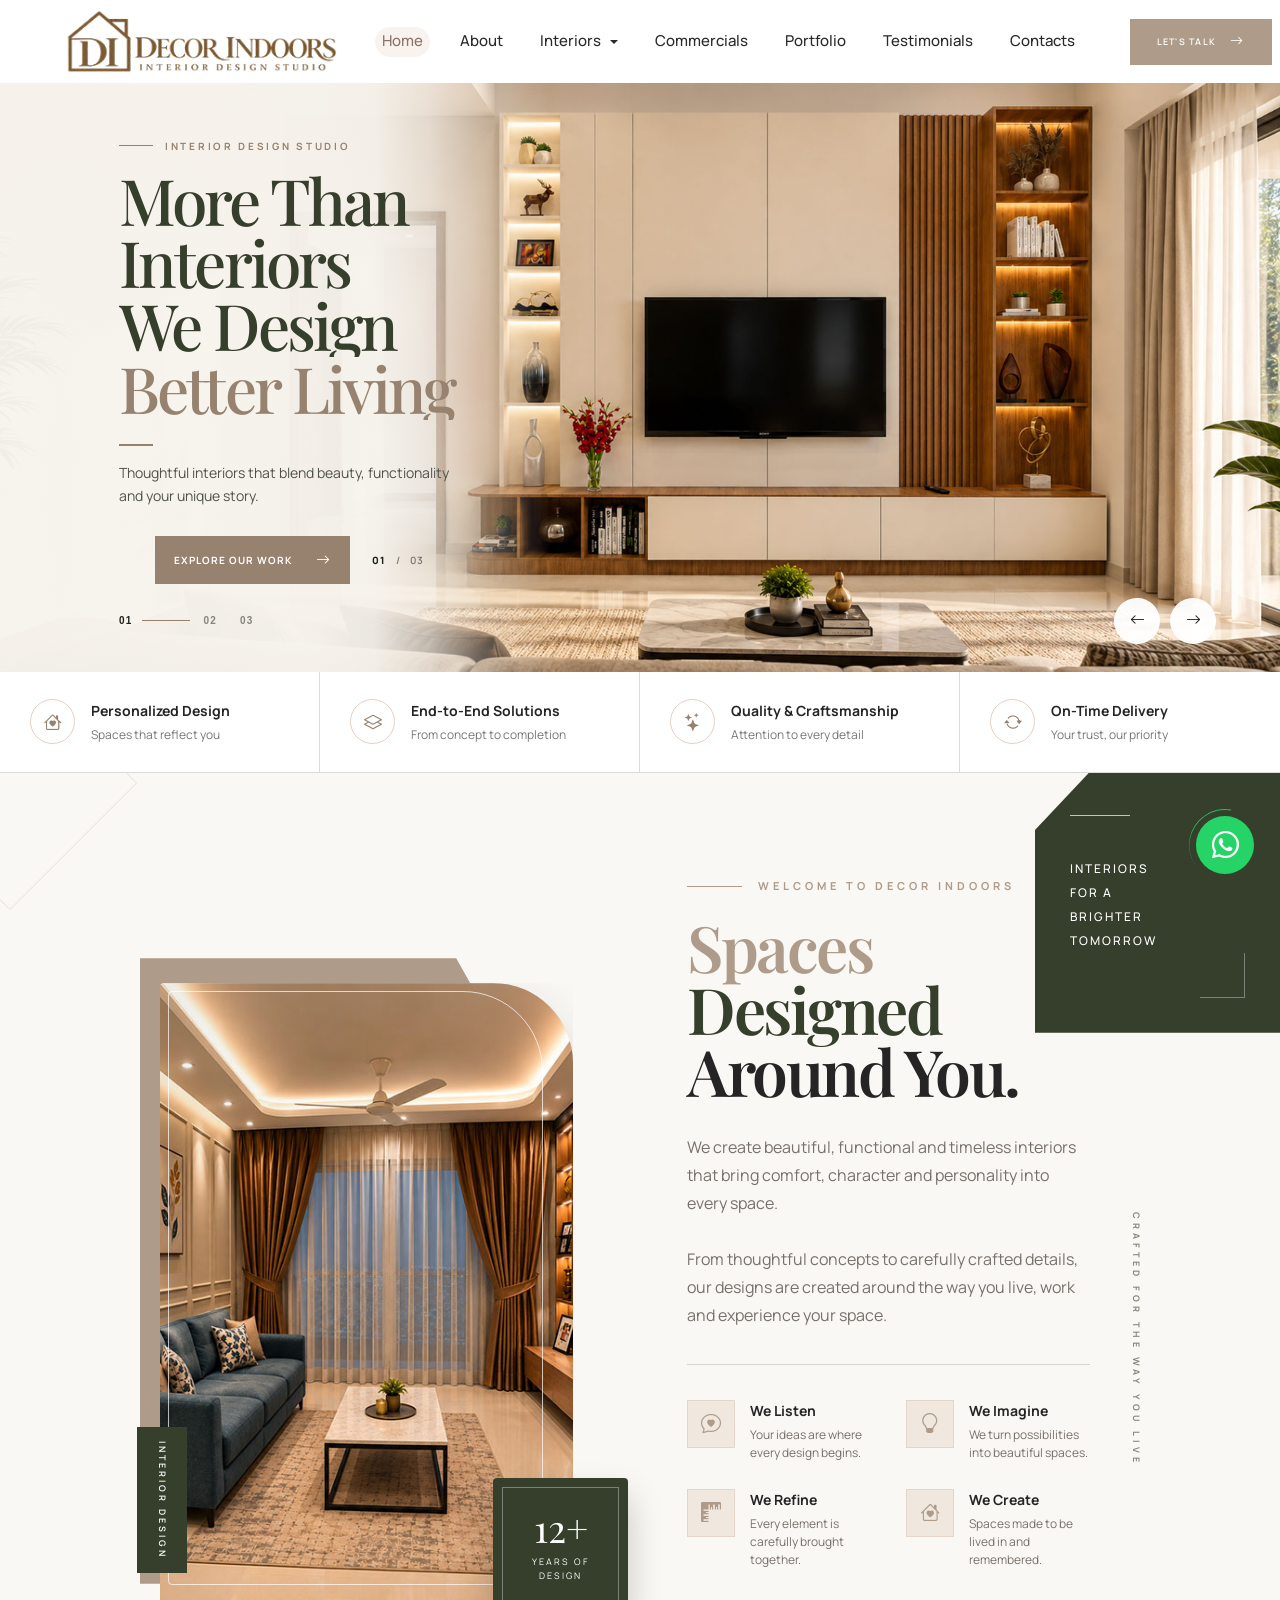
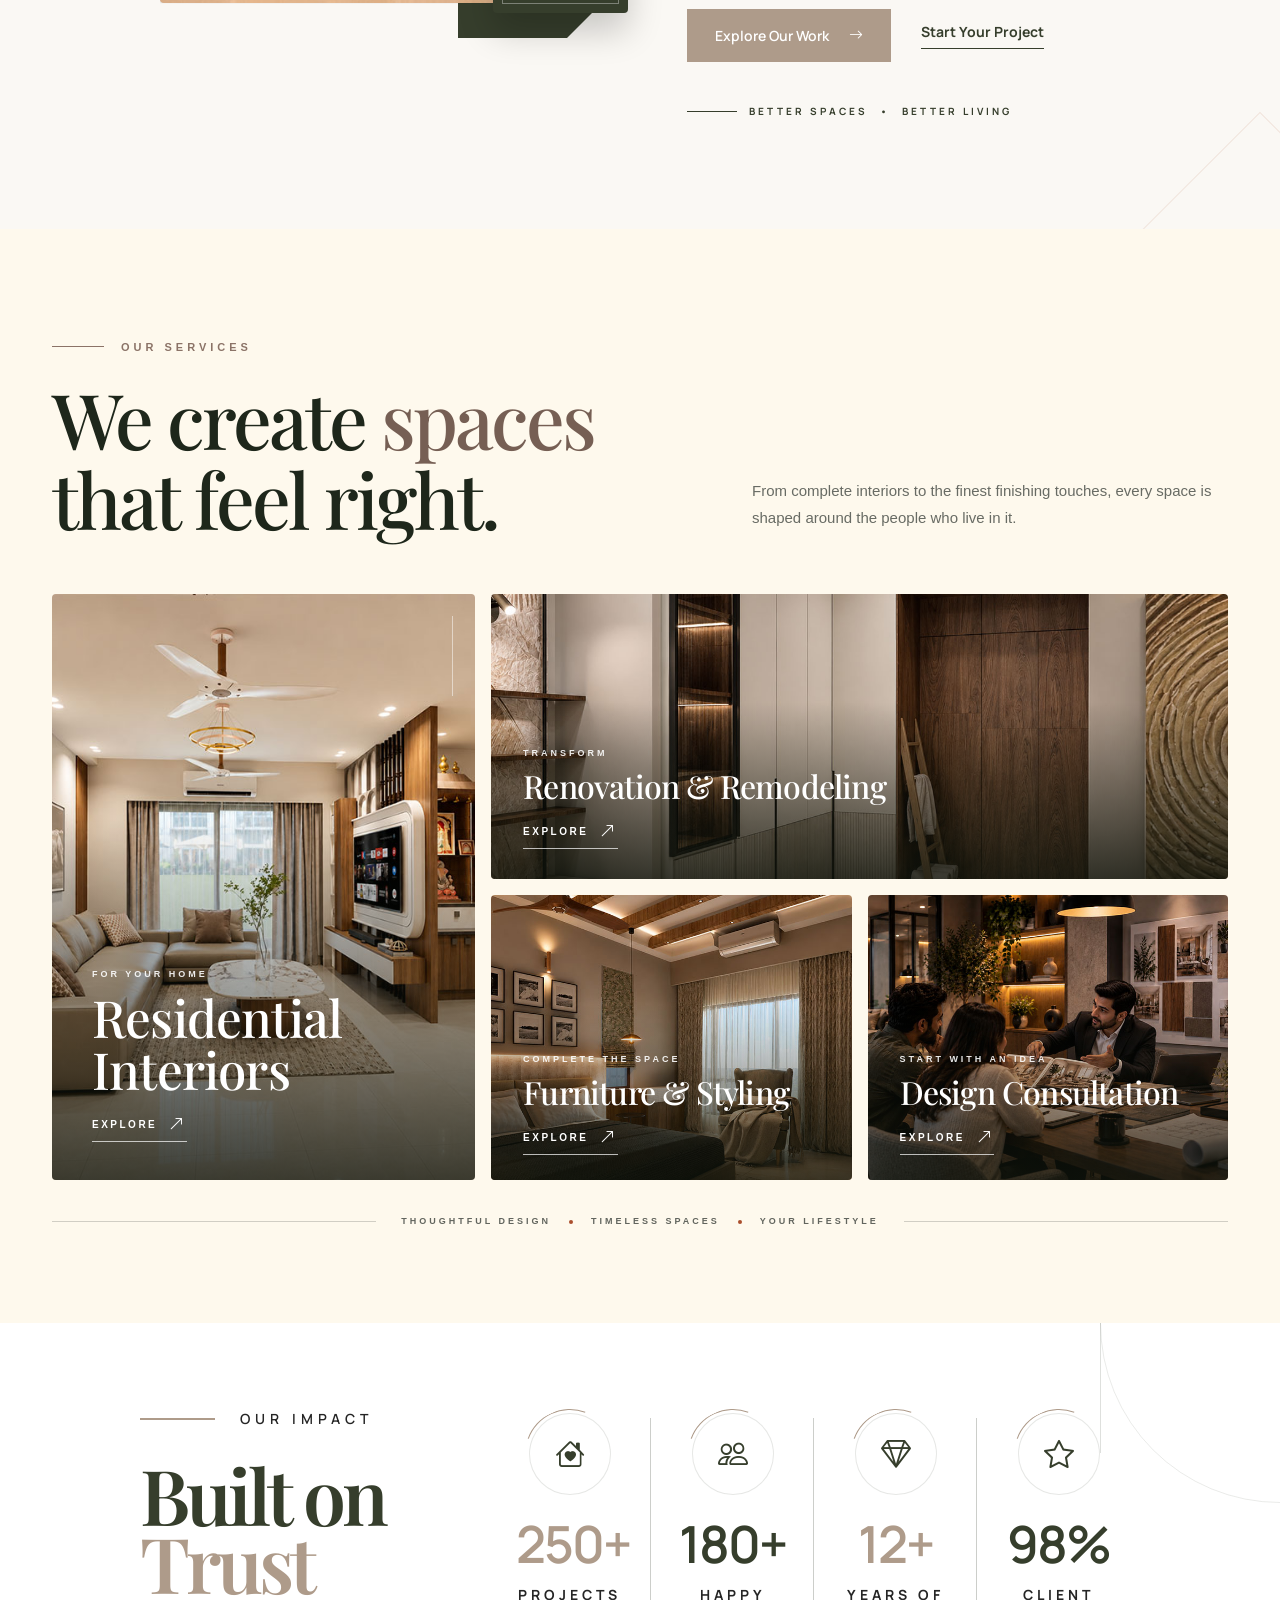
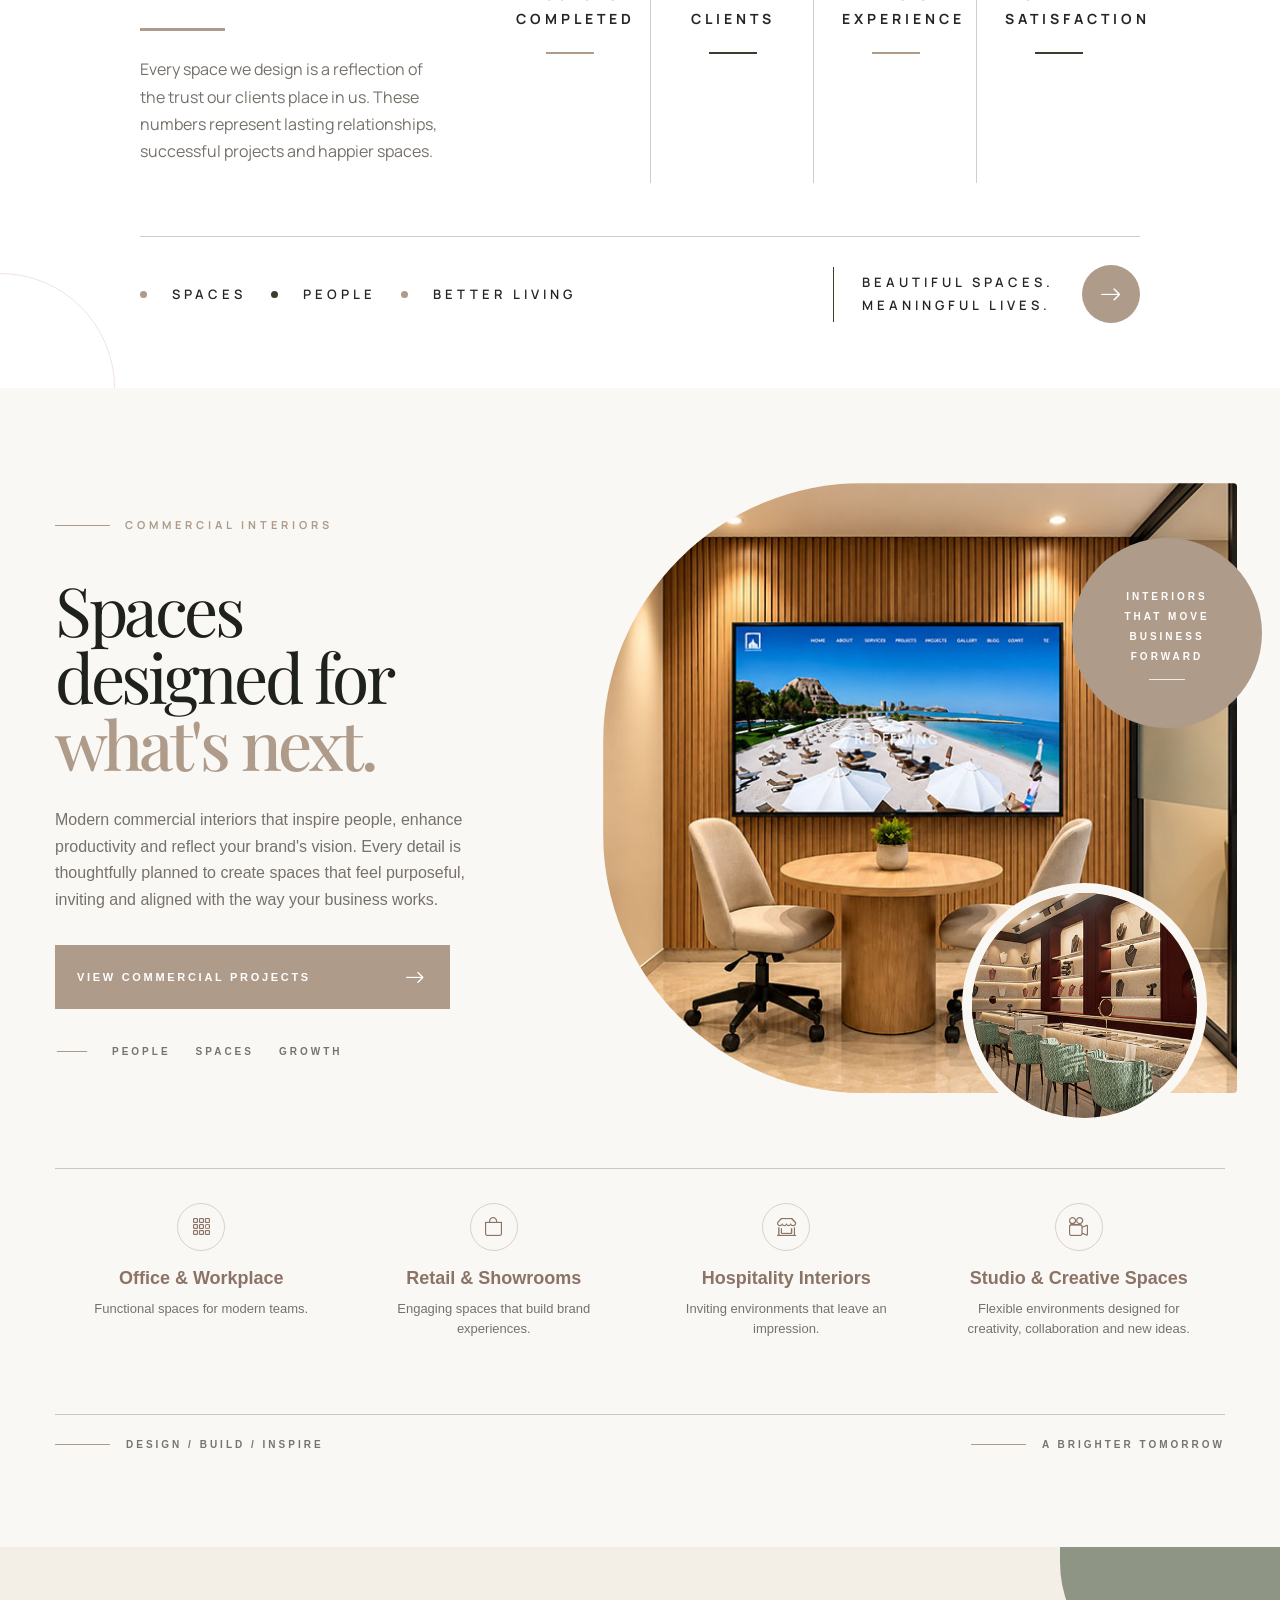
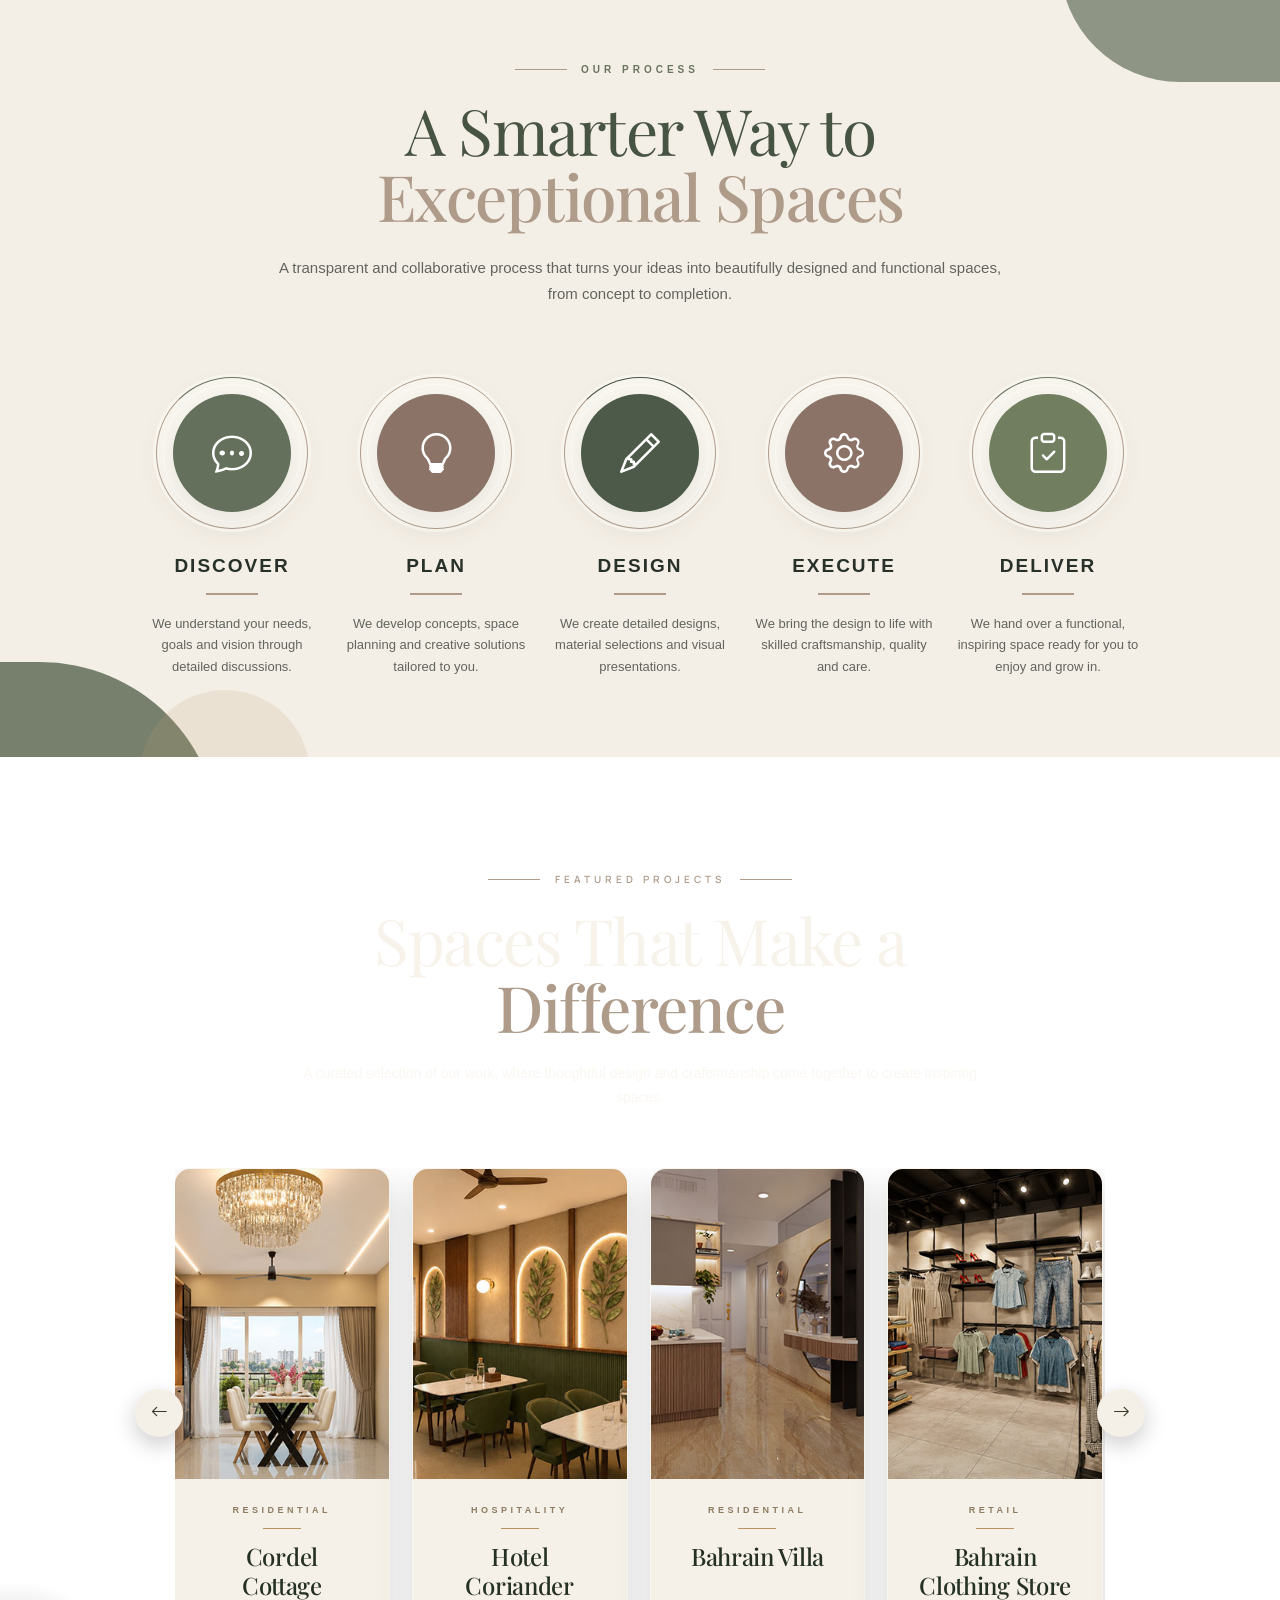
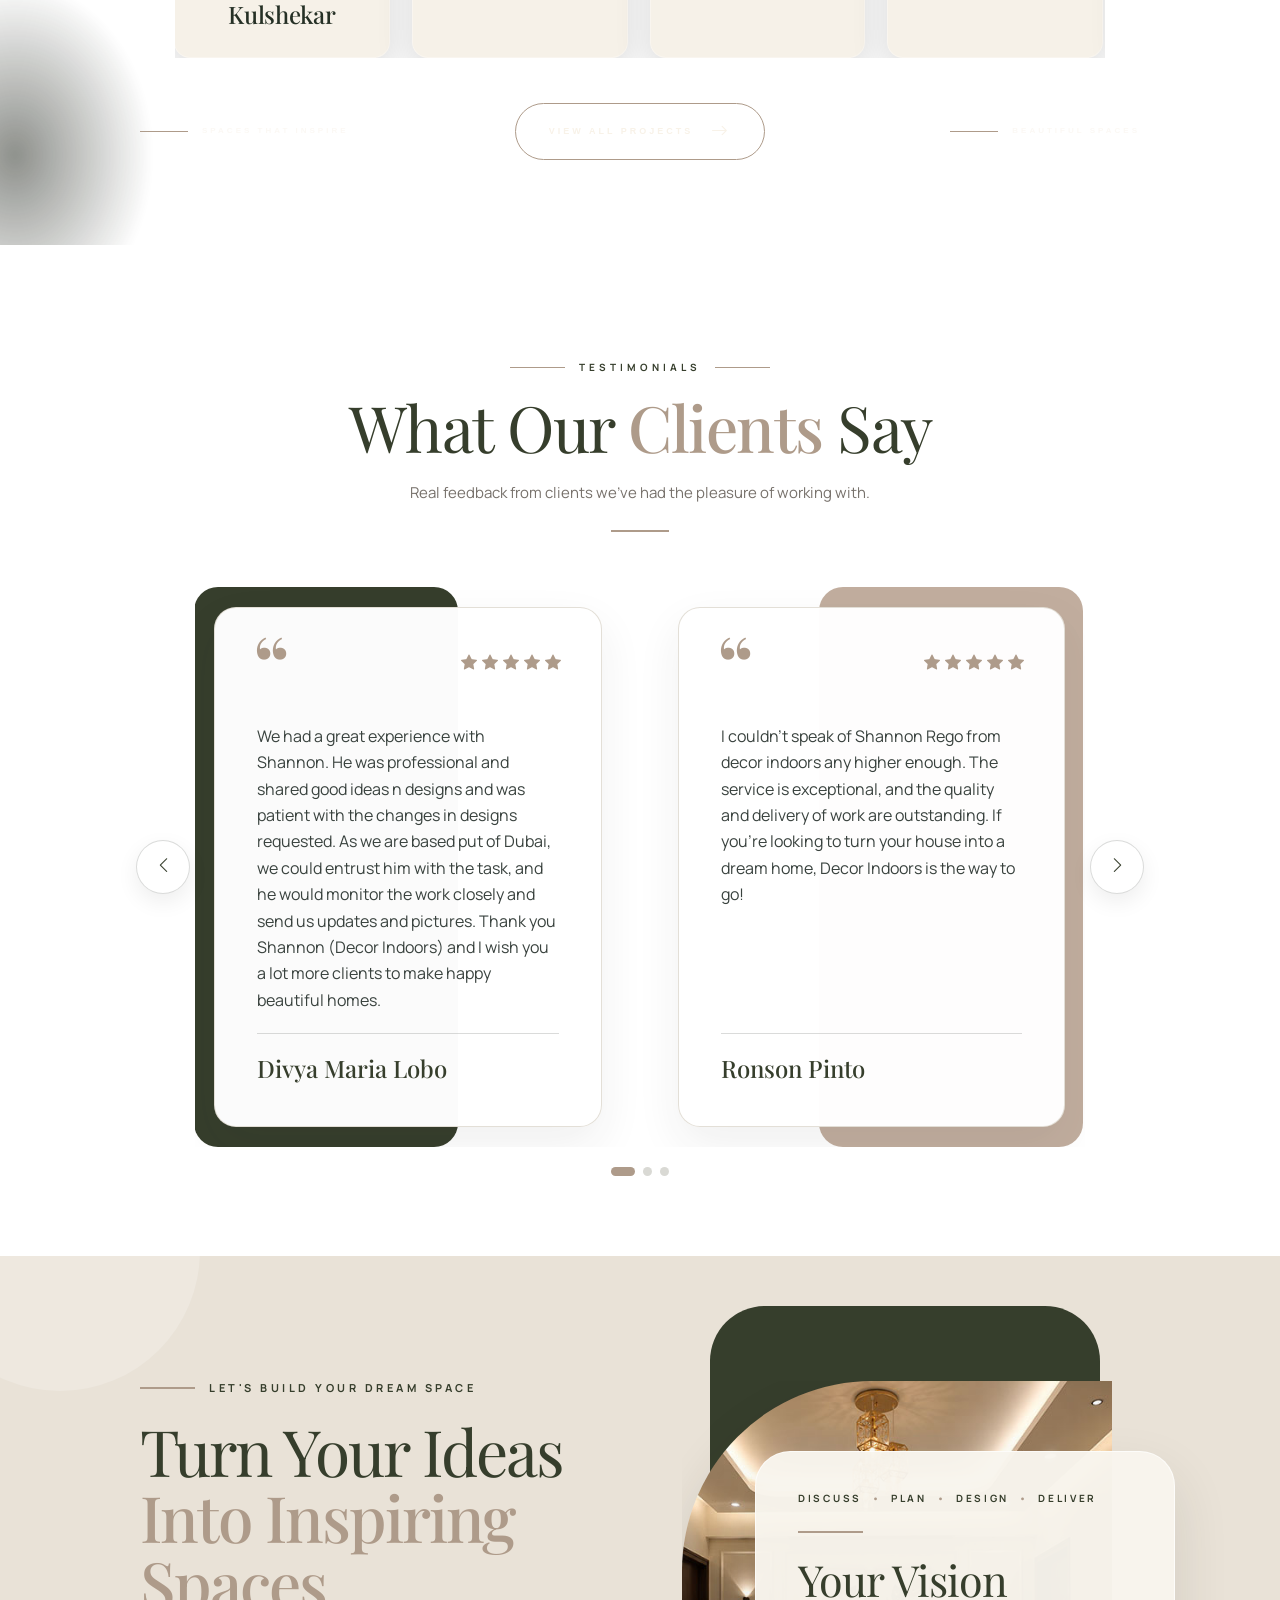
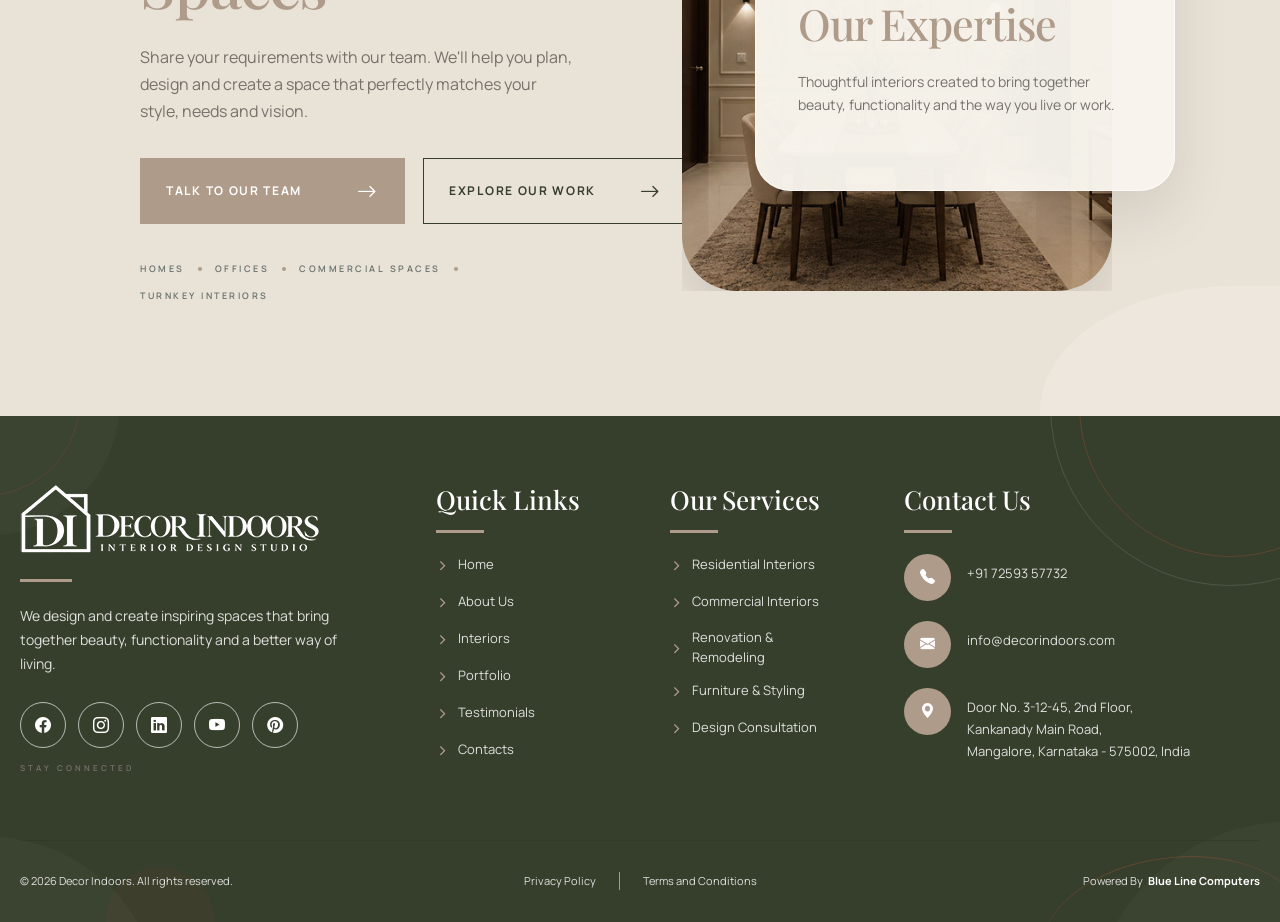
==== commit 044dd063: "got all the updates from recovery" ====
--- a/index.html
+++ b/index.html
@@ -159,6 +159,17 @@
 
                         <a class="nav-link" href="decor-indoors-portfolio.html">
                             Portfolio
+                        </a>
+
+                    </li>
+
+
+                    <!-- TESTIMONIALS -->
+
+                    <li class="nav-item">
+
+                        <a class="nav-link" href="decor-indoors-testimonials.html">
+                            Testimonials
                         </a>
 
                     </li>
@@ -2992,7 +3003,7 @@
                                 </a>
 
 
-                                <a href="#" aria-label="Instagram">
+                                <a href="https://www.instagram.com/decorindoors/" target="_blank" aria-label="Instagram">
                                     <i class="bi bi-instagram"></i>
                                 </a>
 
--- a/css/style.css
+++ b/css/style.css
@@ -222,7 +222,7 @@
 }
 
 .di-brand-logo {
-    width: 100%;
+    width: 90%;
     height: auto;
     object-fit: contain;
     transition:
@@ -882,8 +882,8 @@
     }
 
     .di-main-header.di-header-scrolled .di-brand-logo {
-        width: 39px;
-        height: 39px;
+        /* width: 39px;
+        height: 39px; */
     }
 
     .di-main-header.di-header-scrolled .di-brand-name {
@@ -891,7 +891,7 @@
     }
 
 
-    
+
 
 
 }
@@ -912,8 +912,8 @@
     }
 
     .di-brand-logo {
-        width: 44px;
-        height: 44px;
+        /* width: 44px;
+        height: 44px; */
     }
 
     .di-brand-name {
@@ -992,6 +992,12 @@
     width: 100%;
     height: 100%;
     overflow: hidden;
+}
+
+.di-slide figure {
+    margin: 0;
+    width: 100%;
+    height: 100%;
 }
 
 /*
@@ -1013,6 +1019,10 @@
 
 .carousel-item.active .di-slide-image {
     transform: scale(1);
+}
+
+.di-slide-image-mobile {
+    display: none;
 }
 
 /* =========================================================
@@ -1505,97 +1515,225 @@
 
 @media (max-width: 767.98px) {
     .di-hero-slider {
-        height: 760px;
-    }
-
-    /* .di-slide-image {
-        object-position: 62% center;
-    } */
+        height: clamp(560px, 82vh, 660px);
+        min-height: 520px;
+    }
 
     .di-slide-image {
         display: none !important;
     }
 
     .di-slide-image-mobile {
+        position: absolute;
+        inset: 0;
+        width: 100% !important;
+        height: 100% !important;
+        max-width: none;
+        object-fit: cover;
+        object-position: center center;
+        display: block !important;
+        transform: scale(1.06);
+        transition: transform 1.5s cubic-bezier(.2, .75, .2, 1);
+    }
+
+    .carousel-item.active .di-slide-image-mobile {
+        transform: scale(1);
+    }
+
+    /*
+     * Centered borderless cream shadow overlay effect directly behind the text
+     */
+    .di-slide-content {
+        position: absolute;
+        inset: 0;
+        left: 0 !important;
+        right: 0 !important;
+        top: 0 !important;
+        bottom: 0 !important;
+        width: 100% !important;
+        height: 100% !important;
+        min-width: 0 !important;
+        max-width: 100% !important;
+        padding: 16px !important;
+        background: none !important;
+        clip-path: none !important;
+        display: flex;
+        justify-content: center;
+        align-items: center;
+        z-index: 5;
+        pointer-events: none;
+    }
+
+    .di-slide-content::after {
+        display: none !important;
+    }
+
+    .di-slide-content-inner {
+        position: relative;
+        z-index: 2;
+        width: 100%;
+        max-width: 380px;
+        margin: 0 auto !important;
+        padding: 24px 16px;
+        background: transparent !important;
+        border: none !important;
+        outline: none !important;
+        border-radius: 0 !important;
+        box-shadow: none !important;
+        backdrop-filter: none !important;
+        -webkit-backdrop-filter: none !important;
+        text-align: center;
+        display: flex;
+        flex-direction: column;
+        align-items: center;
+        justify-content: center;
+        pointer-events: auto;
+    }
+
+    .di-slide-content-inner::before {
+        content: "";
+        position: absolute;
+        top: 50%;
+        left: 50%;
+        transform: translate(-50%, -50%);
+        width: 125%;
+        height: 120%;
+        border-radius: 50%;
+        background: radial-gradient(ellipse at center,
+                rgba(247, 244, 238, 0.98) 0%,
+                rgba(247, 244, 238, 0.95) 35%,
+                rgba(247, 244, 238, 0.72) 55%,
+                rgba(247, 244, 238, 0.30) 75%,
+                rgba(247, 244, 238, 0.05) 90%,
+                transparent 100%);
+        filter: blur(14px);
+        -webkit-filter: blur(14px);
+        pointer-events: none;
+        z-index: -1;
+    }
+
+    .di-slide-content-inner::after {
+        display: none !important;
+    }
+
+    .di-slide-kicker {
+        display: flex;
+        justify-content: center;
+        align-items: center;
+        gap: 10px;
+        margin-bottom: 12px;
+        font-size: 10px;
+        line-height: 1;
+        letter-spacing: .22em;
+        text-align: center;
+    }
+
+    .di-slide-kicker::before {
+        display: none;
+    }
+
+    .di-slide-title {
+        font-size: clamp(26px, 7vw, 36px);
+        line-height: 1.15;
+        text-align: center;
+        margin: 0 0 12px;
+        letter-spacing: -.03em;
+    }
+
+    .di-slide-title .slide-line {
         display: block;
-        object-position: 62% center;
-    }
-
-    /*
-             * On mobile the image remains 100% width.
-             * Content becomes a clean compact panel.
-             */
-    .di-slide-content {
-        width: 86%;
-        height: auto;
-        min-height: 395px;
-        top: 0;
-        bottom: auto;
-        padding: 42px 28px 50px 28px;
-        clip-path: polygon(0 0,
-                96% 0,
-                100% 8%,
-                97% 92%,
-                92% 100%,
-                0 100%);
-    }
-
-    .di-slide-content-inner {
-        max-width: 100%;
-    }
-
-    .di-slide-kicker {
-        margin-bottom: 14px;
-        font-size: 9px;
-    }
-
-    .di-slide-title {
-        font-size: clamp(43px, 12vw, 58px);
+        text-align: center;
     }
 
     .di-slide-description {
-        margin-top: 18px;
-        font-size: 12px;
+        font-size: 13px;
         line-height: 1.6;
-        max-width: 340px;
+        max-width: 330px;
+        margin: 0 auto 18px;
+        text-align: center;
     }
 
     .di-slide-description::before {
-        margin-bottom: 11px;
+        content: "";
+        display: block;
+        width: 32px;
+        height: 2px;
+        margin: 0 auto 12px;
+        background: var(--di-primary);
     }
 
     .di-slide-action {
-        margin-top: 20px;
+        display: flex;
+        justify-content: center;
+        align-items: center;
+        gap: 0;
+        margin-top: 0;
+        width: 100%;
     }
 
     .di-main-button {
         min-height: 44px;
-        min-width: 145px;
-        font-size: 9px;
+        min-width: 155px;
+        padding: 12px 24px;
+        font-size: 10px;
+    }
+
+    /*
+     * Top-right navigation controls (left/right arrow buttons)
+     * Slide number indicators (01, 02..) hidden for mobile / max-width 730px
+     */
+    .di-slide-indicators {
+        display: none !important;
+    }
+
+    .di-slide-counter {
+        display: none !important;
     }
 
     .di-slider-controls {
-        left: 24px;
-        right: 24px;
-        bottom: 20px;
-    }
-
-    .di-slide-indicators {
-        gap: 10px;
-    }
-
-    .di-slide-indicator.active span {
-        width: 30px;
+        position: absolute;
+        z-index: 15;
+        top: 18px;
+        right: 18px;
+        bottom: auto;
+        left: auto;
+        width: auto;
+        display: flex;
+        justify-content: flex-end;
+        align-items: center;
+        pointer-events: none;
+    }
+
+    .di-slider-arrows {
+        display: flex;
+        gap: 8px;
+        pointer-events: auto;
     }
 
     .di-slider-arrow {
         width: 40px;
         height: 40px;
+        border: 1px solid rgba(255, 255, 255, 0.9);
+        border-radius: 50%;
+        background: rgba(255, 255, 255, 0.95);
+        color: var(--di-dark);
+        box-shadow: 0 4px 14px rgba(0, 0, 0, 0.12);
+        display: flex;
+        align-items: center;
+        justify-content: center;
+        transition: .3s ease;
+    }
+
+    .di-slider-arrow:hover {
+        background: var(--di-primary);
+        border-color: var(--di-primary);
+        color: #fff;
+        transform: translateY(-2px);
     }
 
     .di-slide-side-text,
     .di-auto-status {
-        display: none;
+        display: none !important;
     }
 
     .di-feature-grid {
@@ -1612,60 +1750,86 @@
     }
 }
 
+@media (max-width: 730px) {
+    .di-slide-indicators {
+        display: none !important;
+    }
+
+    .di-slide-counter {
+        display: none !important;
+    }
+
+    .di-slider-controls {
+        top: 18px;
+        right: 18px;
+        bottom: auto;
+        left: auto;
+        justify-content: flex-end;
+    }
+
+    .di-slide-content {
+        background: none !important;
+        left: 0 !important;
+        right: 0 !important;
+        width: 100% !important;
+        padding: 16px !important;
+    }
+
+    .di-slide-content::after {
+        display: none !important;
+    }
+
+    .di-slide-content-inner {
+        width: 100%;
+        max-width: 380px;
+        margin: 0 auto !important;
+        padding: 24px 16px;
+        background: transparent !important;
+        border: none !important;
+        outline: none !important;
+        border-radius: 0 !important;
+        box-shadow: none !important;
+        backdrop-filter: none !important;
+        -webkit-backdrop-filter: none !important;
+    }
+
+    .di-slide-content-inner::before {
+        content: "";
+        position: absolute;
+        top: 50%;
+        left: 50%;
+        transform: translate(-50%, -50%);
+        width: 125%;
+        height: 120%;
+        border-radius: 50%;
+        background: radial-gradient(ellipse at center,
+                rgba(247, 244, 238, 0.98) 0%,
+                rgba(247, 244, 238, 0.95) 35%,
+                rgba(247, 244, 238, 0.72) 55%,
+                rgba(247, 244, 238, 0.30) 75%,
+                rgba(247, 244, 238, 0.05) 90%,
+                transparent 100%);
+        filter: blur(14px);
+        -webkit-filter: blur(14px);
+        pointer-events: none;
+        z-index: -1;
+    }
+
+    .di-slide-content-inner::after {
+        display: none !important;
+    }
+}
+
 @media (prefers-reduced-motion: reduce) {
 
     .di-slide-image,
+    .di-slide-image-mobile,
     .di-slide-content-inner,
     .di-main-button,
     .di-slider-arrow,
     .di-slide-indicator span {
         animation: none !important;
         transition: none !important;
-    }
-}
-
-
-@media (max-width: 767.98px) {
-
-    .di-slide-content {
-
-        width: 100%;
-        min-width: 0;
-
-        height: auto;
-
-        top: 0;
-        bottom: auto;
-
-        padding: 42px 30px 55px 28px;
-
-        background: linear-gradient(180deg,
-                rgba(247, 244, 238, .97) 0%,
-                rgba(247, 244, 238, .97) 65%,
-                rgba(247, 244, 238, .88) 78%,
-                rgba(247, 244, 238, .45) 90%,
-                rgba(247, 244, 238, 0) 100%);
-
-        display: flex;
-        justify-content: center;
-        align-items: center;
-    }
-
-    .di-slide-content::after {
-
-        right: 8%;
-        top: 70%;
-
-        width: 70px;
-        height: 90px;
-
-        transform: translateY(-50%);
-    }
-
-    .di-slide-content-inner::after {
-
-        left: -12px;
-        top: 0;
     }
 }
 
@@ -11665,4 +11829,18844 @@
         opacity: 1 !important;
         transform: none !important;
     }
+}
+
+/* =========================================================
+   PAGE: TESTIMONIALS
+========================================================= */
+
+/* =========================================================
+   TESTIMONIALS HERO — "VOICES" CARD STACK PANEL
+========================================================= */
+.di-ts-hero {
+    position: relative;
+    width: 100%;
+    height: 70vh;
+    min-height: 520px;
+    background: var(--di-cream);
+    overflow: hidden;
+    isolation: isolate;
+
+    display: flex;
+    align-items: center;
+}
+
+.di-ts-hero::before {
+    content: "\201C";
+    position: absolute;
+    top: 4%;
+    left: -1%;
+    font-family: "Playfair Display", serif;
+    font-size: clamp(260px, 36vw, 520px);
+    line-height: 1;
+    color: rgba(174, 155, 138, 0.10);
+    pointer-events: none;
+    user-select: none;
+    z-index: 0;
+}
+
+.di-ts-hero::after {
+    content: "";
+    position: absolute;
+    bottom: -260px;
+    right: -180px;
+    width: 620px;
+    height: 620px;
+    border-radius: 50%;
+    background: radial-gradient(circle,
+            rgba(54, 62, 44, 0.08) 0%,
+            rgba(54, 62, 44, 0) 68%);
+    pointer-events: none;
+    z-index: 0;
+}
+
+.di-ts-hero-wrap {
+    position: relative;
+    z-index: 2;
+    width: 100%;
+    max-width: 1400px;
+    margin: 0 auto;
+    padding: 0 5.5%;
+    display: grid;
+    grid-template-columns: 1.05fr 1fr;
+    gap: 80px;
+    align-items: center;
+}
+
+.di-ts-hero-content {
+    position: relative;
+}
+
+.di-ts-hero-kicker {
+    display: inline-flex;
+    align-items: center;
+    gap: 16px;
+    margin-bottom: 22px;
+    font-family: "Manrope", sans-serif;
+    font-size: 11px;
+    font-weight: 700;
+    letter-spacing: 5px;
+    text-transform: uppercase;
+    color: var(--di-brown);
+
+    opacity: 0;
+    transform: translateX(-30px);
+    animation: diTsFadeRight 0.9s cubic-bezier(.2, .8, .2, 1) 0.15s forwards;
+}
+
+.di-ts-hero-kicker::before {
+    content: "";
+    display: block;
+    width: 50px;
+    height: 1px;
+    background: var(--di-brown);
+}
+
+.di-ts-hero-kicker::after {
+    content: "";
+    display: none;
+    width: 50px;
+    height: 1px;
+    background: var(--di-brown);
+}
+
+.di-ts-hero-title {
+    margin: 0;
+    font-family: "Playfair Display", serif;
+    font-size: clamp(46px, 5.6vw, 84px);
+    font-weight: 500;
+    line-height: 0.98;
+    letter-spacing: -3px;
+    color: var(--di-dark);
+}
+
+.di-ts-hero-title .line {
+    display: block;
+    overflow: hidden;
+}
+
+.di-ts-hero-title .line>span {
+    display: block;
+    transform: translateX(-105%);
+    animation: diTsTitleRise 1.15s cubic-bezier(.2, .8, .2, 1) forwards;
+}
+
+.di-ts-hero-title .line-1>span {
+    animation-delay: 0.40s;
+}
+
+.di-ts-hero-title .line-2>span {
+    animation-delay: 0.55s;
+}
+
+.di-ts-hero-title .accent {
+    color: var(--di-brown);
+}
+
+.di-ts-hero-text {
+    max-width: 500px;
+    margin: 26px 0 0;
+    font-family: "Manrope", sans-serif;
+    font-size: 15px;
+    line-height: 1.85;
+    color: var(--di-muted);
+
+    opacity: 0;
+    transform: translateX(-40px);
+    animation: diTsFadeRight 1s cubic-bezier(.2, .8, .2, 1) 0.85s forwards;
+}
+
+.di-ts-hero-rating {
+    display: flex;
+    flex-wrap: wrap;
+    align-items: center;
+    gap: 22px;
+    margin-top: 34px;
+
+    opacity: 0;
+    transform: translateY(20px);
+    animation: diTsFadeUp 0.9s cubic-bezier(.2, .8, .2, 1) 1.10s forwards;
+}
+
+.di-ts-hero-rating-stars {
+    display: flex;
+    align-items: center;
+    gap: 4px;
+    font-size: 15px;
+    color: var(--di-brown);
+}
+
+.di-ts-hero-rating-line {
+    width: 1px;
+    height: 34px;
+    background: rgba(174, 155, 138, 0.45);
+}
+
+.di-ts-hero-rating-num {
+    display: flex;
+    flex-direction: column;
+    gap: 2px;
+    line-height: 1.1;
+}
+
+.di-ts-hero-rating-num strong {
+    font-family: "Playfair Display", serif;
+    font-size: 22px;
+    font-weight: 600;
+    letter-spacing: -0.4px;
+    color: var(--di-dark);
+}
+
+.di-ts-hero-rating-num small {
+    font-family: "Manrope", sans-serif;
+    font-size: 9px;
+    font-weight: 700;
+    letter-spacing: 2.6px;
+    text-transform: uppercase;
+    color: var(--di-brown);
+}
+
+.di-ts-hero-visual {
+    position: relative;
+    width: 100%;
+    max-width: 420px;
+    height: 430px;
+    margin: 0 auto;
+}
+
+.di-ts-hero-visual::before {
+    content: "";
+    position: absolute;
+    top: -22px;
+    right: -30px;
+    width: 110px;
+    height: 110px;
+    border-radius: 50%;
+    border: 1px dashed rgba(174, 155, 138, 0.55);
+    pointer-events: none;
+    z-index: 0;
+    animation: diTsCircleIn 1.1s cubic-bezier(.2, .8, .2, 1) 0.90s backwards;
+}
+
+.di-ts-hero-visual::after {
+    content: "";
+    position: absolute;
+    bottom: 6px;
+    left: -24px;
+    width: 74px;
+    height: 74px;
+    border-radius: 50%;
+    background: var(--di-green);
+    pointer-events: none;
+    z-index: 0;
+    animation: diTsCircleIn 1.1s cubic-bezier(.2, .8, .2, 1) 1.05s backwards;
+}
+
+.di-ts-card {
+    position: absolute;
+    left: 50%;
+    top: 50%;
+    width: 100%;
+    background: #ffffff;
+    border: 1px solid rgba(174, 155, 138, 0.24);
+    border-radius: 18px;
+    box-shadow: 0 26px 55px -32px rgba(37, 37, 37, 0.28);
+    box-sizing: border-box;
+}
+
+.di-ts-card--back-2 {
+    height: 250px;
+    opacity: 0;
+    transform: translate(-50%, -50%) rotate(-9deg) scale(0.86);
+    z-index: 1;
+    background: #f3ede2;
+    border-color: rgba(174, 155, 138, 0.32);
+    animation: diTsBack2In 1s cubic-bezier(.2, .8, .2, 1) 0.85s forwards;
+}
+
+.di-ts-card--back-1 {
+    height: 290px;
+    opacity: 0;
+    transform: translate(-50%, -50%) rotate(6deg) scale(0.93);
+    z-index: 2;
+    background: #ffffff;
+    animation: diTsBack1In 1s cubic-bezier(.2, .8, .2, 1) 0.70s forwards;
+}
+
+.di-ts-card--front {
+    padding: 30px 30px 26px;
+    z-index: 3;
+    opacity: 0;
+    transform: translate(-50%, -50%) rotate(-1.6deg) translateY(30px);
+    animation: diTsFrontIn 1.15s cubic-bezier(.2, .8, .2, 1) 0.55s forwards;
+}
+
+.di-ts-quote-mark {
+    display: block;
+    font-family: "Playfair Display", serif;
+    font-size: 56px;
+    font-weight: 600;
+    line-height: 0.6;
+    color: var(--di-brown);
+    margin-bottom: 10px;
+    opacity: 0.9;
+}
+
+.di-ts-stars {
+    display: flex;
+    align-items: center;
+    gap: 3px;
+    margin-bottom: 12px;
+    font-size: 12px;
+    color: var(--di-brown);
+}
+
+.di-ts-quote-text {
+    margin: 0;
+    font-family: "Playfair Display", serif;
+    font-size: 16px;
+    font-weight: 400;
+    font-style: italic;
+    line-height: 1.55;
+    letter-spacing: -0.2px;
+    color: var(--di-dark);
+}
+
+.di-ts-quote-divider {
+    width: 42px;
+    height: 2px;
+    background: var(--di-green);
+    margin: 20px 0 16px;
+}
+
+.di-ts-author {
+    display: flex;
+    align-items: center;
+    gap: 12px;
+}
+
+.di-ts-avatar {
+    flex: 0 0 42px;
+    width: 42px;
+    height: 42px;
+    border-radius: 50%;
+    display: flex;
+    align-items: center;
+    justify-content: center;
+
+    font-family: "Playfair Display", serif;
+    font-size: 15px;
+    font-weight: 600;
+    letter-spacing: 0.5px;
+    color: var(--di-cream);
+
+    background: var(--di-green);
+}
+
+.di-ts-author-info {
+    display: flex;
+    flex-direction: column;
+    gap: 3px;
+    line-height: 1.15;
+    min-width: 0;
+}
+
+.di-ts-author-name {
+    font-family: "Manrope", sans-serif;
+    font-size: 13.5px;
+    font-weight: 700;
+    color: var(--di-dark);
+}
+
+.di-ts-author-role {
+    font-family: "Manrope", sans-serif;
+    font-size: 9.5px;
+    font-weight: 700;
+    letter-spacing: 2.2px;
+    text-transform: uppercase;
+    color: var(--di-brown);
+}
+
+.di-ts-badge {
+    position: absolute;
+    top: 2px;
+    right: -14px;
+    z-index: 4;
+
+    display: inline-flex;
+    align-items: center;
+    gap: 10px;
+    padding: 10px 16px 10px 11px;
+
+    background: #ffffff;
+    border: 1px solid rgba(174, 155, 138, 0.28);
+    border-radius: 50px;
+    box-shadow: 0 18px 32px -20px rgba(37, 37, 37, 0.35);
+
+    opacity: 0;
+    transform: rotate(8deg) translateY(-10px);
+    animation: diTsBadgeIn 0.9s cubic-bezier(.2, .8, .2, 1) 1.30s forwards;
+}
+
+.di-ts-badge-icon {
+    width: 28px;
+    height: 28px;
+    border-radius: 50%;
+    display: flex;
+    align-items: center;
+    justify-content: center;
+    background: var(--di-green);
+    color: #ffffff;
+    font-size: 12px;
+}
+
+.di-ts-badge-text {
+    display: flex;
+    flex-direction: column;
+    gap: 2px;
+    line-height: 1.15;
+}
+
+.di-ts-badge-text small {
+    font-family: "Manrope", sans-serif;
+    font-size: 7px;
+    font-weight: 700;
+    letter-spacing: 2.2px;
+    text-transform: uppercase;
+    color: var(--di-brown);
+}
+
+.di-ts-badge-text strong {
+    font-family: "Manrope", sans-serif;
+    font-size: 11.5px;
+    font-weight: 700;
+    color: var(--di-dark);
+}
+
+@keyframes diTsFadeRight {
+    from {
+        opacity: 0;
+        transform: translateX(-40px);
+    }
+
+    to {
+        opacity: 1;
+        transform: translateX(0);
+    }
+}
+
+@keyframes diTsFadeUp {
+    from {
+        opacity: 0;
+        transform: translateY(20px);
+    }
+
+    to {
+        opacity: 1;
+        transform: translateY(0);
+    }
+}
+
+@keyframes diTsTitleRise {
+    to {
+        transform: translateX(0);
+    }
+}
+
+@keyframes diTsFrontIn {
+    from {
+        opacity: 0;
+        transform: translate(-50%, -50%) rotate(-1.6deg) translateY(30px);
+    }
+
+    to {
+        opacity: 1;
+        transform: translate(-50%, -50%) rotate(-1.6deg) translateY(0);
+    }
+}
+
+@keyframes diTsBack1In {
+    from {
+        opacity: 0;
+        transform: translate(-50%, -50%) rotate(0deg) scale(0.86);
+    }
+
+    to {
+        opacity: 1;
+        transform: translate(-50%, -50%) rotate(6deg) scale(0.93);
+    }
+}
+
+@keyframes diTsBack2In {
+    from {
+        opacity: 0;
+        transform: translate(-50%, -50%) rotate(0deg) scale(0.80);
+    }
+
+    to {
+        opacity: 1;
+        transform: translate(-50%, -50%) rotate(-9deg) scale(0.86);
+    }
+}
+
+@keyframes diTsBadgeIn {
+    from {
+        opacity: 0;
+        transform: rotate(8deg) translateY(-10px) scale(0.8);
+    }
+
+    to {
+        opacity: 1;
+        transform: rotate(8deg) translateY(0) scale(1);
+    }
+}
+
+@keyframes diTsCircleIn {
+    from {
+        opacity: 0;
+        transform: scale(0.7);
+    }
+
+    to {
+        opacity: 1;
+        transform: scale(1);
+    }
+}
+
+@media (max-width: 1199.98px) {
+    .di-ts-hero-wrap {
+        gap: 60px;
+    }
+
+    .di-ts-hero-visual {
+        max-width: 400px;
+        height: 410px;
+    }
+
+    .di-ts-card--back-1 {
+        height: 275px;
+    }
+
+    .di-ts-card--back-2 {
+        height: 240px;
+    }
+}
+
+@media (max-width: 991.98px) {
+    .di-ts-hero {
+        height: auto;
+        min-height: 70vh;
+        padding: 85px 0 100px;
+        display: block;
+    }
+
+    .di-ts-hero::before {
+        font-size: clamp(220px, 40vw, 380px);
+        top: 0;
+    }
+
+    .di-ts-hero-wrap {
+        grid-template-columns: 1fr;
+        gap: 70px;
+        padding: 0 6%;
+        justify-items: center;
+        text-align: center;
+    }
+
+    .di-ts-hero-content {
+        display: flex;
+        flex-direction: column;
+        align-items: center;
+        width: 100%;
+    }
+
+    .di-ts-hero-kicker {
+        justify-content: center;
+    }
+
+    .di-ts-hero-text {
+        margin-left: auto;
+        margin-right: auto;
+    }
+
+    .di-ts-hero-rating {
+        justify-content: center;
+    }
+
+    .di-ts-hero-title {
+        letter-spacing: -2.2px;
+    }
+
+    .di-ts-hero-visual {
+        max-width: 420px;
+        height: 430px;
+    }
+
+    .di-ts-card--back-1 {
+        height: 290px;
+    }
+
+    .di-ts-card--back-2 {
+        height: 250px;
+    }
+}
+
+@media (max-width: 767.98px) {
+    .di-ts-hero {
+        padding: 70px 0 85px;
+    }
+
+    .di-ts-hero-wrap {
+        padding: 0 22px;
+        gap: 55px;
+    }
+
+    .di-ts-hero-kicker {
+        font-size: 9.5px;
+        letter-spacing: 4px;
+        gap: 12px;
+        margin-bottom: 20px;
+    }
+
+    .di-ts-hero-kicker::before,
+    .di-ts-hero-kicker::after {
+        display: block;
+        width: 34px;
+    }
+
+    .di-ts-hero-title {
+        font-size: clamp(42px, 11vw, 58px);
+        letter-spacing: -1.8px;
+    }
+
+    .di-ts-hero-text {
+        font-size: 14px;
+        line-height: 1.8;
+        margin-top: 22px;
+    }
+
+    .di-ts-hero-rating {
+        gap: 16px;
+        margin-top: 28px;
+    }
+
+    .di-ts-hero-rating-stars {
+        font-size: 13px;
+    }
+
+    .di-ts-hero-rating-num strong {
+        font-size: 19px;
+    }
+
+    .di-ts-hero-rating-num small {
+        font-size: 8px;
+        letter-spacing: 2.2px;
+    }
+
+    .di-ts-hero-visual {
+        max-width: 330px;
+        height: 380px;
+    }
+
+    .di-ts-hero-visual::before {
+        width: 90px;
+        height: 90px;
+        top: -18px;
+        right: -18px;
+    }
+
+    .di-ts-hero-visual::after {
+        width: 56px;
+        height: 56px;
+        left: -14px;
+        bottom: 6px;
+    }
+
+    .di-ts-card--back-1 {
+        height: 255px;
+    }
+
+    .di-ts-card--back-2 {
+        height: 220px;
+    }
+
+    .di-ts-card--front {
+        padding: 26px 24px 22px;
+        border-radius: 16px;
+    }
+
+    .di-ts-quote-mark {
+        font-size: 48px;
+        margin-bottom: 6px;
+    }
+
+    .di-ts-stars {
+        font-size: 11px;
+        margin-bottom: 10px;
+    }
+
+    .di-ts-quote-text {
+        font-size: 14px;
+        line-height: 1.55;
+    }
+
+    .di-ts-quote-divider {
+        margin: 16px 0 14px;
+        width: 36px;
+    }
+
+    .di-ts-avatar {
+        flex-basis: 38px;
+        width: 38px;
+        height: 38px;
+        font-size: 13px;
+    }
+
+    .di-ts-author-name {
+        font-size: 12.5px;
+    }
+
+    .di-ts-author-role {
+        font-size: 8.5px;
+        letter-spacing: 1.8px;
+    }
+
+    .di-ts-badge {
+        top: -2px;
+        right: -6px;
+        padding: 8px 13px 8px 8px;
+        gap: 8px;
+    }
+
+    .di-ts-badge-icon {
+        width: 24px;
+        height: 24px;
+        font-size: 10px;
+    }
+
+    .di-ts-badge-text small {
+        font-size: 6.5px;
+        letter-spacing: 2px;
+    }
+
+    .di-ts-badge-text strong {
+        font-size: 10.5px;
+    }
+}
+
+@media (max-width: 480px) {
+    .di-ts-hero-title {
+        font-size: 38px;
+    }
+
+    .di-ts-hero-visual {
+        max-width: 290px;
+        height: 350px;
+    }
+
+    .di-ts-card--back-1 {
+        height: 230px;
+    }
+
+    .di-ts-card--back-2 {
+        height: 200px;
+    }
+
+    .di-ts-card--front {
+        padding: 22px 20px 20px;
+    }
+
+    .di-ts-quote-mark {
+        font-size: 42px;
+    }
+
+    .di-ts-quote-text {
+        font-size: 13px;
+    }
+
+    .di-ts-badge {
+        top: -4px;
+        right: -4px;
+        padding: 7px 11px 7px 7px;
+    }
+
+    .di-ts-badge-text strong {
+        font-size: 10px;
+    }
+}
+
+@media (prefers-reduced-motion: reduce) {
+
+    .di-ts-hero-kicker,
+    .di-ts-hero-title .line>span,
+    .di-ts-hero-text,
+    .di-ts-hero-rating,
+    .di-ts-card,
+    .di-ts-badge,
+    .di-ts-hero-visual::before,
+    .di-ts-hero-visual::after {
+        animation: none !important;
+        opacity: 1 !important;
+        transform: none !important;
+    }
+
+    .di-ts-card--back-1 {
+        transform: translate(-50%, -50%) rotate(6deg) scale(0.93) !important;
+    }
+
+    .di-ts-card--back-2 {
+        transform: translate(-50%, -50%) rotate(-9deg) scale(0.86) !important;
+    }
+
+    .di-ts-card--front {
+        transform: translate(-50%, -50%) rotate(-1.6deg) !important;
+    }
+
+    .di-ts-badge {
+        transform: rotate(8deg) !important;
+    }
+}
+
+
+/* =========================================================
+   TESTIMONIALS GRID SECTION — "WALL OF VOICES"
+   Distinctive from the hero: soft sage backdrop, masonry
+   grid of quote cards with alternating colour accents.
+========================================================= */
+.di-tm-section {
+    position: relative;
+    overflow: hidden;
+    padding: 120px 0 130px;
+    background: var(--di-soft);
+    border-top: 1px solid rgba(174, 155, 138, 0.24);
+}
+
+.di-tm-section::before {
+    content: "";
+    position: absolute;
+    top: 70px;
+    right: -190px;
+    width: 440px;
+    height: 440px;
+    border-radius: 50%;
+    border: 1px dashed rgba(174, 155, 138, 0.34);
+    pointer-events: none;
+    z-index: 0;
+}
+
+.di-tm-section::after {
+    content: "";
+    position: absolute;
+    left: -160px;
+    bottom: 60px;
+    width: 340px;
+    height: 340px;
+    border-radius: 50%;
+    background: radial-gradient(circle,
+            rgba(54, 62, 44, 0.07) 0%,
+            rgba(54, 62, 44, 0) 68%);
+    pointer-events: none;
+    z-index: 0;
+}
+
+.di-tm-wrap {
+    position: relative;
+    z-index: 2;
+    max-width: 1300px;
+    margin: 0 auto;
+    padding: 0 5.5%;
+}
+
+
+/* ---------------- HEADER ---------------- */
+.di-tm-head {
+    max-width: 760px;
+    margin: 0 auto 70px;
+    text-align: center;
+}
+
+.di-tm-kicker {
+    display: inline-flex;
+    align-items: center;
+    justify-content: center;
+    gap: 16px;
+    margin-bottom: 22px;
+    font-family: "Manrope", sans-serif;
+    font-size: 11px;
+    font-weight: 700;
+    letter-spacing: 5px;
+    text-transform: uppercase;
+    color: var(--di-brown);
+
+    opacity: 0;
+    transform: translateY(20px);
+    transition:
+        opacity 0.9s cubic-bezier(.2, .8, .2, 1) 0.15s,
+        transform 0.9s cubic-bezier(.2, .8, .2, 1) 0.15s;
+}
+
+.di-tm-section.is-in-view .di-tm-kicker {
+    opacity: 1;
+    transform: translateY(0);
+}
+
+.di-tm-kicker span {
+    display: block;
+    width: 55px;
+    height: 1px;
+    background: var(--di-brown);
+    transform-origin: center center;
+    transform: scaleX(0);
+    transition: transform 1s cubic-bezier(.2, .8, .2, 1) 0.55s;
+}
+
+.di-tm-section.is-in-view .di-tm-kicker span {
+    transform: scaleX(1);
+}
+
+.di-tm-title {
+    margin: 0;
+    font-family: "Playfair Display", serif;
+    font-size: clamp(38px, 4.6vw, 68px);
+    font-weight: 500;
+    line-height: 1.04;
+    letter-spacing: -2.2px;
+    color: var(--di-dark);
+
+    opacity: 0;
+    transform: translateY(24px);
+    transition:
+        opacity 1.05s cubic-bezier(.2, .8, .2, 1) 0.30s,
+        transform 1.05s cubic-bezier(.2, .8, .2, 1) 0.30s;
+}
+
+.di-tm-section.is-in-view .di-tm-title {
+    opacity: 1;
+    transform: translateY(0);
+}
+
+.di-tm-title .accent {
+    color: var(--di-brown);
+}
+
+.di-tm-sub {
+    margin: 22px auto 0;
+    max-width: 560px;
+    font-family: "Manrope", sans-serif;
+    font-size: 14px;
+    line-height: 1.85;
+    color: var(--di-muted);
+
+    opacity: 0;
+    transform: translateY(20px);
+    transition:
+        opacity 0.9s cubic-bezier(.2, .8, .2, 1) 0.45s,
+        transform 0.9s cubic-bezier(.2, .8, .2, 1) 0.45s;
+}
+
+.di-tm-section.is-in-view .di-tm-sub {
+    opacity: 1;
+    transform: translateY(0);
+}
+
+
+/* ---------------- GRID ---------------- */
+.di-tm-grid {
+    display: grid;
+    grid-template-columns: repeat(3, 1fr);
+    gap: 26px;
+    align-items: start;
+}
+
+
+/* ---------------- CARD ---------------- */
+.di-tm-card {
+    position: relative;
+    display: flex;
+    flex-direction: column;
+    padding: 36px 30px 28px;
+    background: #ffffff;
+    border: 1px solid rgba(174, 155, 138, 0.24);
+    border-radius: 16px;
+    overflow: hidden;
+
+    opacity: 0;
+    transform: translateY(24px);
+    transition:
+        opacity 0.85s cubic-bezier(.2, .8, .2, 1),
+        transform 0.85s cubic-bezier(.2, .8, .2, 1),
+        border-color 0.35s ease,
+        box-shadow 0.35s ease;
+}
+
+.di-tm-section.is-in-view .di-tm-card {
+    opacity: 1;
+    transform: translateY(0);
+}
+
+.di-tm-section.is-in-view .di-tm-card:nth-child(1) {
+    transition-delay: 0.55s;
+}
+
+.di-tm-section.is-in-view .di-tm-card:nth-child(2) {
+    transition-delay: 0.68s;
+}
+
+.di-tm-section.is-in-view .di-tm-card:nth-child(3) {
+    transition-delay: 0.81s;
+}
+
+.di-tm-section.is-in-view .di-tm-card:nth-child(4) {
+    transition-delay: 0.94s;
+}
+
+.di-tm-section.is-in-view .di-tm-card:nth-child(5) {
+    transition-delay: 1.07s;
+}
+
+.di-tm-section.is-in-view .di-tm-card:nth-child(6) {
+    transition-delay: 1.20s;
+}
+
+.di-tm-section.is-in-view .di-tm-card:hover {
+    transform: translateY(-4px);
+    border-color: rgba(174, 155, 138, 0.55);
+    box-shadow: 0 26px 50px -30px rgba(37, 37, 37, 0.42);
+}
+
+/* Alternating accent strip on top of the card */
+.di-tm-accent {
+    position: absolute;
+    top: 0;
+    left: 30px;
+    width: 44px;
+    height: 3px;
+    border-radius: 0 0 3px 3px;
+}
+
+.di-tm-accent-green {
+    background: var(--di-green);
+}
+
+.di-tm-accent-brown {
+    background: var(--di-brown);
+}
+
+/* Large ghost quote mark in top-right */
+.di-tm-quote {
+    position: absolute;
+    top: 10px;
+    right: 22px;
+    font-family: "Playfair Display", serif;
+    font-size: 72px;
+    font-weight: 600;
+    line-height: 0.7;
+    color: rgba(174, 155, 138, 0.28);
+    pointer-events: none;
+    user-select: none;
+}
+
+.di-tm-stars {
+    display: flex;
+    align-items: center;
+    gap: 3px;
+    margin: 4px 0 18px;
+    font-size: 12px;
+    color: var(--di-brown);
+}
+
+.di-tm-text {
+    margin: 0;
+    font-family: "Manrope", sans-serif;
+    font-size: 14px;
+    font-weight: 400;
+    line-height: 1.8;
+    color: var(--di-dark);
+    flex-grow: 1;
+}
+
+.di-tm-divider {
+    width: 38px;
+    height: 2px;
+    background: rgba(174, 155, 138, 0.45);
+    margin: 24px 0 18px;
+}
+
+.di-tm-author {
+    display: flex;
+    align-items: center;
+    gap: 14px;
+}
+
+.di-tm-avatar {
+    flex: 0 0 42px;
+    width: 42px;
+    height: 42px;
+    border-radius: 50%;
+    display: flex;
+    align-items: center;
+    justify-content: center;
+
+    font-family: "Playfair Display", serif;
+    font-size: 14px;
+    font-weight: 600;
+    letter-spacing: 0.6px;
+    color: var(--di-cream);
+}
+
+.di-tm-avatar-green {
+    background: var(--di-green);
+}
+
+.di-tm-avatar-brown {
+    background: var(--di-brown);
+}
+
+.di-tm-author-body {
+    display: flex;
+    flex-direction: column;
+    gap: 3px;
+    line-height: 1.15;
+    min-width: 0;
+}
+
+.di-tm-author-body strong {
+    font-family: "Manrope", sans-serif;
+    font-size: 13.5px;
+    font-weight: 700;
+    color: var(--di-dark);
+}
+
+.di-tm-author-body small {
+    font-family: "Manrope", sans-serif;
+    font-size: 9px;
+    font-weight: 700;
+    letter-spacing: 2.2px;
+    text-transform: uppercase;
+    color: var(--di-brown);
+}
+
+
+/* ---------------- RESPONSIVE ---------------- */
+@media (max-width: 1199.98px) {
+    .di-tm-grid {
+        grid-template-columns: repeat(2, 1fr);
+    }
+}
+
+@media (max-width: 991.98px) {
+    .di-tm-section {
+        padding: 95px 0 105px;
+    }
+
+    .di-tm-head {
+        margin-bottom: 55px;
+    }
+}
+
+@media (max-width: 767.98px) {
+    .di-tm-section {
+        padding: 80px 0 85px;
+    }
+
+    .di-tm-wrap {
+        padding: 0 22px;
+    }
+
+    .di-tm-head {
+        margin-bottom: 44px;
+    }
+
+    .di-tm-kicker {
+        font-size: 9.5px;
+        letter-spacing: 4px;
+        gap: 12px;
+        margin-bottom: 16px;
+    }
+
+    .di-tm-kicker span {
+        width: 38px;
+    }
+
+    .di-tm-title {
+        font-size: 34px;
+        letter-spacing: -1.4px;
+    }
+
+    .di-tm-sub {
+        font-size: 13px;
+        margin-top: 18px;
+    }
+
+    .di-tm-grid {
+        grid-template-columns: 1fr;
+        gap: 18px;
+    }
+
+    .di-tm-card {
+        padding: 30px 24px 24px;
+    }
+
+    .di-tm-accent {
+        left: 24px;
+    }
+
+    .di-tm-quote {
+        font-size: 60px;
+        top: 6px;
+        right: 18px;
+    }
+
+    .di-tm-stars {
+        font-size: 11px;
+        margin-bottom: 14px;
+    }
+
+    .di-tm-text {
+        font-size: 13px;
+        line-height: 1.75;
+    }
+
+    .di-tm-divider {
+        margin: 20px 0 16px;
+    }
+
+    .di-tm-avatar {
+        flex-basis: 38px;
+        width: 38px;
+        height: 38px;
+        font-size: 12.5px;
+    }
+
+    .di-tm-author-body strong {
+        font-size: 12.5px;
+    }
+
+    .di-tm-author-body small {
+        font-size: 8px;
+        letter-spacing: 2px;
+    }
+}
+
+@media (prefers-reduced-motion: reduce) {
+
+    .di-tm-kicker,
+    .di-tm-kicker span,
+    .di-tm-title,
+    .di-tm-sub,
+    .di-tm-card {
+        transition: none !important;
+        animation: none !important;
+        opacity: 1 !important;
+        transform: none !important;
+    }
+
+    .di-tm-card:hover {
+        transform: none;
+    }
+}
+
+/* =========================================================
+   PAGE: COMMERCIALS
+========================================================= */
+
+/* =========================================================
+   COMMERCIAL INTERIORS — BLUEPRINT HERO
+========================================================= */
+.di-cm-hero {
+    position: relative;
+    width: 100%;
+    height: 70vh;
+    min-height: 520px;
+    background: var(--di-cream);
+    overflow: hidden;
+    isolation: isolate;
+}
+
+.di-cm-hero::before {
+    content: "";
+    position: absolute;
+    right: 0;
+    top: 0;
+    bottom: 0;
+    width: 55%;
+    background-image:
+        linear-gradient(rgba(54, 62, 44, 0.055) 1px, transparent 1px),
+        linear-gradient(90deg, rgba(54, 62, 44, 0.055) 1px, transparent 1px);
+    background-size: 42px 42px;
+    pointer-events: none;
+    z-index: 0;
+    -webkit-mask-image: linear-gradient(90deg, transparent 0%, #000 18%, #000 100%);
+    mask-image: linear-gradient(90deg, transparent 0%, #000 18%, #000 100%);
+}
+
+.di-cm-hero::after {
+    content: "";
+    position: absolute;
+    left: -180px;
+    bottom: -200px;
+    width: 520px;
+    height: 520px;
+    border-radius: 50%;
+    background: radial-gradient(circle,
+            rgba(174, 155, 138, 0.22) 0%,
+            rgba(174, 155, 138, 0) 68%);
+    pointer-events: none;
+    z-index: 0;
+}
+
+.di-cm-hero-wrap {
+    position: relative;
+    z-index: 2;
+    display: grid;
+    grid-template-columns: 1.05fr 1fr;
+    width: 100%;
+    height: 100%;
+    max-width: 1760px;
+    margin: 0 auto;
+}
+
+.di-cm-hero-visual {
+    position: relative;
+    padding: 0;
+    display: flex;
+    align-items: stretch;
+}
+
+.di-cm-hero-media {
+    position: relative;
+    width: 100%;
+    height: 100%;
+    margin: 0;
+    padding: 0;
+    overflow: hidden;
+    background: #d9d5cb;
+    border-radius: 0 26px 26px 0;
+    box-shadow: 0 40px 90px -40px rgba(37, 37, 37, 0.38);
+    clip-path: inset(0 100% 0 0);
+    animation: diCmMediaReveal 1.6s cubic-bezier(.2, .8, .2, 1) 0.15s forwards;
+}
+
+@keyframes diCmMediaReveal {
+    to {
+        clip-path: inset(0 0 0 0);
+    }
+}
+
+.di-cm-hero-media img {
+    width: 100%;
+    height: 100%;
+    display: block;
+    object-fit: cover;
+    object-position: center;
+    transform: scale(1.12);
+    animation: diCmMediaZoom 2.6s cubic-bezier(.2, .75, .2, 1) 0.4s forwards;
+}
+
+@keyframes diCmMediaZoom {
+    to {
+        transform: scale(1);
+    }
+}
+
+.di-cm-hero-media::after {
+    content: "";
+    position: absolute;
+    top: 22px;
+    right: 22px;
+    bottom: 22px;
+    left: 22px;
+    border: 1px solid rgba(255, 255, 255, 0.28);
+    border-radius: 14px;
+    pointer-events: none;
+    z-index: 2;
+}
+
+.di-cm-hero-tag {
+    position: absolute;
+    top: 50%;
+    left: 0;
+    z-index: 5;
+    padding: 22px 14px;
+    background: var(--di-green);
+    color: #ffffff;
+    font-family: "Manrope", sans-serif;
+    font-size: 9px;
+    font-weight: 700;
+    letter-spacing: 4px;
+    text-transform: uppercase;
+    writing-mode: vertical-rl;
+    transform: translateY(-50%) rotate(180deg);
+    opacity: 0;
+    animation: diCmTagIn 1s cubic-bezier(.2, .8, .2, 1) 1.15s forwards;
+}
+
+@keyframes diCmTagIn {
+    to {
+        opacity: 1;
+    }
+}
+
+.di-cm-hero-corner {
+    position: absolute;
+    right: 34px;
+    bottom: 34px;
+    z-index: 6;
+    width: 30px;
+    height: 30px;
+    border-bottom: 1px solid #ffffff;
+    border-right: 1px solid #ffffff;
+    opacity: 0;
+    animation: diCmCornerIn 1s cubic-bezier(.2, .8, .2, 1) 1.35s forwards;
+}
+
+@keyframes diCmCornerIn {
+    to {
+        opacity: 0.7;
+    }
+}
+
+.di-cm-hero-content {
+    position: relative;
+    display: flex;
+    align-items: center;
+    padding: 60px 5.5% 60px 70px;
+}
+
+.di-cm-hero-inner {
+    max-width: 560px;
+    width: 100%;
+}
+
+.di-cm-hero-crumb {
+    display: inline-flex;
+    align-items: center;
+    gap: 12px;
+    margin-bottom: 22px;
+    font-family: "Manrope", sans-serif;
+    font-size: 10px;
+    font-weight: 600;
+    letter-spacing: 4px;
+    text-transform: uppercase;
+    color: var(--di-muted);
+    opacity: 0;
+    transform: translateX(30px);
+    animation: diCmFadeLeft 1s cubic-bezier(.2, .8, .2, 1) 0.35s forwards;
+}
+
+.di-cm-hero-crumb a {
+    color: var(--di-muted);
+    text-decoration: none;
+    transition: color 0.3s ease;
+}
+
+.di-cm-hero-crumb a:hover {
+    color: var(--di-brown);
+}
+
+.di-cm-hero-crumb span {
+    color: var(--di-brown);
+    font-size: 13px;
+    line-height: 1;
+}
+
+.di-cm-hero-crumb strong {
+    color: var(--di-dark);
+    font-weight: 700;
+}
+
+.di-cm-hero-index {
+    display: inline-flex;
+    align-items: center;
+    gap: 14px;
+    margin-bottom: 26px;
+    font-family: "Playfair Display", serif;
+    font-size: 15px;
+    font-weight: 500;
+    font-style: italic;
+    letter-spacing: 1px;
+    color: var(--di-brown);
+    opacity: 0;
+    transform: translateX(30px);
+    animation: diCmFadeLeft 1s cubic-bezier(.2, .8, .2, 1) 0.5s forwards;
+}
+
+.di-cm-hero-index::after {
+    content: "";
+    display: block;
+    width: 46px;
+    height: 1px;
+    background: var(--di-brown);
+    opacity: 0.6;
+}
+
+.di-cm-hero-title {
+    margin: 0;
+    font-family: "Playfair Display", serif;
+    font-size: clamp(42px, 4.8vw, 74px);
+    font-weight: 500;
+    line-height: 1.02;
+    letter-spacing: -2.6px;
+    color: var(--di-dark);
+}
+
+.di-cm-hero-title .line {
+    display: block;
+    overflow: hidden;
+}
+
+.di-cm-hero-title .line>span {
+    display: block;
+    transform: translateX(105%);
+    animation: diCmTitleRise 1.15s cubic-bezier(.2, .8, .2, 1) forwards;
+}
+
+.di-cm-hero-title .line-1>span {
+    animation-delay: 0.55s;
+}
+
+.di-cm-hero-title .line-2>span {
+    animation-delay: 0.70s;
+}
+
+.di-cm-hero-title .accent {
+    color: var(--di-brown);
+    font-style: italic;
+}
+
+@keyframes diCmTitleRise {
+    to {
+        transform: translateX(0);
+    }
+}
+
+.di-cm-hero-divider {
+    width: 68px;
+    height: 2px;
+    margin: 26px 0 22px;
+    background: var(--di-brown);
+    transform-origin: left center;
+    transform: scaleX(0);
+    animation: diCmLineGrow 1.1s cubic-bezier(.2, .8, .2, 1) 1.05s forwards;
+}
+
+@keyframes diCmLineGrow {
+    to {
+        transform: scaleX(1);
+    }
+}
+
+.di-cm-hero-text {
+    max-width: 500px;
+    margin: 0 0 28px;
+    font-family: "Manrope", sans-serif;
+    font-size: 15px;
+    font-weight: 400;
+    line-height: 1.8;
+    color: var(--di-muted);
+    opacity: 0;
+    transform: translateX(30px);
+    animation: diCmFadeLeft 1s cubic-bezier(.2, .8, .2, 1) 1.15s forwards;
+}
+
+.di-cm-hero-keywords {
+    display: flex;
+    flex-wrap: wrap;
+    align-items: center;
+    gap: 14px 22px;
+    padding-top: 22px;
+    border-top: 1px solid var(--di-border);
+    opacity: 0;
+    transform: translateX(30px);
+    animation: diCmFadeLeft 1s cubic-bezier(.2, .8, .2, 1) 1.3s forwards;
+}
+
+.di-cm-hero-keyword {
+    display: inline-flex;
+    align-items: center;
+    gap: 9px;
+    font-family: "Manrope", sans-serif;
+    font-size: 10px;
+    font-weight: 700;
+    letter-spacing: 2.5px;
+    text-transform: uppercase;
+    color: var(--di-dark);
+}
+
+.di-cm-hero-keyword::before {
+    content: "";
+    display: block;
+    width: 6px;
+    height: 6px;
+    border-radius: 50%;
+    background: var(--di-brown);
+    flex-shrink: 0;
+}
+
+.di-cm-hero-keyword:nth-child(2)::before {
+    background: var(--di-green);
+}
+
+.di-cm-hero-keyword:nth-child(3)::before {
+    background: transparent;
+    border: 1px solid var(--di-brown);
+}
+
+.di-cm-hero-keyword:nth-child(4)::before {
+    background: rgba(174, 155, 138, 0.55);
+}
+
+@keyframes diCmFadeLeft {
+    from {
+        opacity: 0;
+        transform: translateX(30px);
+    }
+
+    to {
+        opacity: 1;
+        transform: translateX(0);
+    }
+}
+
+
+/* =========================================================
+   OUR WORKS — ROW LAYOUT WITH MULTI-IMAGE GALLERY
+========================================================= */
+.di-cw-section {
+    position: relative;
+    padding: 120px 0;
+    background: var(--di-white);
+    overflow: hidden;
+    isolation: isolate;
+}
+
+.di-cw-section::before {
+    content: "";
+    position: absolute;
+    top: -180px;
+    right: -160px;
+    width: 420px;
+    height: 420px;
+    border-radius: 50%;
+    border: 1px dashed rgba(174, 155, 138, 0.22);
+    pointer-events: none;
+    animation: diCwRing 60s linear infinite;
+    z-index: 0;
+}
+
+.di-cw-section::after {
+    content: "";
+    position: absolute;
+    bottom: -180px;
+    left: -140px;
+    width: 400px;
+    height: 400px;
+    border-radius: 50%;
+    background: radial-gradient(circle,
+            rgba(54, 62, 44, 0.05) 0%,
+            rgba(54, 62, 44, 0) 68%);
+    pointer-events: none;
+    z-index: 0;
+}
+
+@keyframes diCwRing {
+    from {
+        transform: rotate(0deg);
+    }
+
+    to {
+        transform: rotate(360deg);
+    }
+}
+
+.di-cw-wrap {
+    position: relative;
+    z-index: 2;
+    max-width: 1480px;
+    margin: 0 auto;
+    padding: 0 clamp(22px, 5%, 80px);
+}
+
+.di-cw-head {
+    max-width: 840px;
+    margin: 0 auto 70px;
+    text-align: center;
+}
+
+.di-cw-kicker {
+    display: inline-flex;
+    align-items: center;
+    gap: 16px;
+    margin-bottom: 24px;
+    font-family: "Manrope", sans-serif;
+    font-size: 11px;
+    font-weight: 700;
+    letter-spacing: 5px;
+    text-transform: uppercase;
+    color: var(--di-brown);
+    opacity: 0;
+    transform: translateX(-30px);
+    transition:
+        opacity 1s cubic-bezier(.2, .8, .2, 1) 0.35s,
+        transform 1s cubic-bezier(.2, .8, .2, 1) 0.35s;
+}
+
+.di-cw-section.is-in-view .di-cw-kicker {
+    opacity: 1;
+    transform: translateX(0);
+}
+
+.di-cw-kicker::before,
+.di-cw-kicker::after {
+    content: "";
+    display: block;
+    width: 55px;
+    height: 1px;
+    background: var(--di-brown);
+    transform-origin: center center;
+    transform: scaleX(0);
+    transition: transform 1.1s cubic-bezier(.2, .8, .2, 1) 0.95s;
+}
+
+.di-cw-section.is-in-view .di-cw-kicker::before,
+.di-cw-section.is-in-view .di-cw-kicker::after {
+    transform: scaleX(1);
+}
+
+.di-cw-title {
+    margin: 0;
+    font-family: "Playfair Display", serif;
+    font-size: clamp(42px, 4.8vw, 68px);
+    font-weight: 500;
+    line-height: 1.05;
+    letter-spacing: -2.2px;
+    color: var(--di-dark);
+}
+
+.di-cw-title .line {
+    display: block;
+    overflow: hidden;
+}
+
+.di-cw-title .line>span {
+    display: block;
+    transform: translateX(-105%);
+    transition: transform 1.15s cubic-bezier(.2, .8, .2, 1);
+}
+
+.di-cw-section.is-in-view .di-cw-title .line-1>span {
+    transform: translateX(0);
+    transition-delay: 0.55s;
+}
+
+.di-cw-section.is-in-view .di-cw-title .line-2>span {
+    transform: translateX(0);
+    transition-delay: 0.70s;
+}
+
+.di-cw-title .accent {
+    color: var(--di-brown);
+    font-style: italic;
+}
+
+.di-cw-intro {
+    max-width: 620px;
+    margin: 26px auto 0;
+    font-family: "Manrope", sans-serif;
+    font-size: 15px;
+    line-height: 1.85;
+    color: var(--di-muted);
+    opacity: 0;
+    transform: translateX(-40px);
+    transition:
+        opacity 1s cubic-bezier(.2, .8, .2, 1) 0.95s,
+        transform 1s cubic-bezier(.2, .8, .2, 1) 0.95s;
+}
+
+.di-cw-section.is-in-view .di-cw-intro {
+    opacity: 1;
+    transform: translateX(0);
+}
+
+
+/* ---------------- ROW LIST ---------------- */
+.di-cw-list {
+    display: flex;
+    flex-direction: column;
+    gap: 44px;
+}
+
+.di-cw-row {
+    position: relative;
+    display: grid;
+    grid-template-columns: 1.02fr 1fr;
+    gap: 60px;
+    align-items: center;
+    padding: 40px 46px 40px 42px;
+    border-radius: 26px;
+    background: linear-gradient(135deg,
+            #ffffff 0%,
+            #ffffff 55%,
+            #f8f4ee 100%);
+    border: 1px solid rgba(174, 155, 138, 0.18);
+    box-shadow:
+        0 24px 50px -30px rgba(37, 37, 37, 0.16),
+        0 2px 6px -2px rgba(37, 37, 37, 0.03);
+    overflow: hidden;
+    opacity: 0;
+    transform: translateY(50px);
+    transition:
+        opacity 0.9s cubic-bezier(.2, .8, .2, 1),
+        transform 0.9s cubic-bezier(.2, .8, .2, 1),
+        box-shadow 0.55s cubic-bezier(.2, .8, .2, 1),
+        border-color 0.55s cubic-bezier(.2, .8, .2, 1);
+}
+
+.di-cw-row:nth-child(even) {
+    grid-template-columns: 1fr 1.02fr;
+}
+
+.di-cw-row:nth-child(even) .di-cw-row-media {
+    order: 2;
+}
+
+.di-cw-row:nth-child(even) .di-cw-row-content {
+    order: 1;
+}
+
+.di-cw-row::before {
+    content: "";
+    position: absolute;
+    top: 0;
+    left: 46px;
+    width: 62px;
+    height: 3px;
+    border-radius: 0 0 3px 3px;
+    background: var(--di-brown);
+    transition: width 0.55s cubic-bezier(.2, .8, .2, 1);
+}
+
+.di-cw-row:nth-child(even)::before {
+    background: var(--di-green);
+    left: auto;
+    right: 46px;
+}
+
+.di-cw-section.is-in-view .di-cw-row {
+    opacity: 1;
+    transform: translateY(0);
+}
+
+.di-cw-section.is-in-view .di-cw-row:nth-child(1) {
+    transition-delay: 0.25s, 0.25s, 0s, 0s;
+}
+
+.di-cw-section.is-in-view .di-cw-row:nth-child(2) {
+    transition-delay: 0.45s, 0.45s, 0s, 0s;
+}
+
+.di-cw-section.is-in-view .di-cw-row:nth-child(3) {
+    transition-delay: 0.65s, 0.65s, 0s, 0s;
+}
+
+.di-cw-section.is-in-view .di-cw-row:nth-child(4) {
+    transition-delay: 0.85s, 0.85s, 0s, 0s;
+}
+
+.di-cw-section.is-in-view .di-cw-row:nth-child(5) {
+    transition-delay: 1.05s, 1.05s, 0s, 0s;
+}
+
+.di-cw-section.is-in-view .di-cw-row:nth-child(6) {
+    transition-delay: 1.15s, 1.15s, 0s, 0s;
+}
+
+.di-cw-section.is-in-view .di-cw-row:nth-child(7) {
+    transition-delay: 1.25s, 1.25s, 0s, 0s;
+}
+
+.di-cw-section.is-in-view .di-cw-row:nth-child(8) {
+    transition-delay: 1.35s, 1.35s, 0s, 0s;
+}
+
+.di-cw-row:hover {
+    border-color: rgba(174, 155, 138, 0.38);
+    box-shadow:
+        0 40px 70px -32px rgba(37, 37, 37, 0.22),
+        0 4px 10px -2px rgba(37, 37, 37, 0.05);
+}
+
+.di-cw-row:hover::before {
+    width: 110px;
+}
+
+
+/* ---------------- ROW MEDIA + THUMBS ---------------- */
+.di-cw-row-media {
+    position: relative;
+    margin: 0;
+    padding: 0;
+    display: block;
+    background: #d9d5cb;
+    border-radius: 18px;
+    overflow: hidden;
+    z-index: 1;
+}
+
+.di-cw-row-media-main {
+    position: relative;
+    width: 100%;
+    aspect-ratio: 4 / 3;
+    overflow: hidden;
+}
+
+.di-cw-row-media-main img {
+    width: 100%;
+    height: 100%;
+    display: block;
+    /* object-fit: cover; */
+    object-position: center;
+    transition: transform 1.2s cubic-bezier(.2, .8, .2, 1);
+}
+
+.di-cw-row:hover .di-cw-row-media-main img {
+    transform: scale(1.05);
+}
+
+/* Small expand icon top-right of main image */
+.di-cw-row-media-arrow {
+    position: absolute;
+    top: 18px;
+    right: 18px;
+    z-index: 3;
+    width: 44px;
+    height: 44px;
+    border-radius: 50%;
+    display: flex;
+    align-items: center;
+    justify-content: center;
+    background: rgba(255, 255, 255, 0.96);
+    color: var(--di-dark);
+    font-size: 15px;
+    box-shadow: 0 12px 24px -12px rgba(20, 25, 18, 0.5);
+    opacity: 0;
+    transform: translateX(12px) scale(0.85);
+    transition:
+        opacity 0.4s ease,
+        transform 0.5s cubic-bezier(.2, .8, .2, 1);
+}
+
+.di-cw-row:hover .di-cw-row-media-arrow {
+    opacity: 1;
+    transform: translateX(0) scale(1);
+}
+
+/* Thumbnail strip */
+.di-cw-row-thumbs {
+    display: grid;
+    grid-template-columns: repeat(auto-fit, minmax(0, 1fr));
+    gap: 8px;
+    padding: 8px;
+    background: #f4efe6;
+}
+
+.di-cw-row-thumb-more {
+    position: absolute;
+    inset: 0;
+    display: flex;
+    align-items: center;
+    justify-content: center;
+    background: rgba(20, 25, 18, 0.68);
+    color: #ffffff;
+    font-family: "Manrope", sans-serif;
+    font-size: 13px;
+    font-weight: 700;
+    letter-spacing: 0.5px;
+    z-index: 2;
+    transition: background 0.3s ease;
+}
+
+.di-cw-row-thumb:hover .di-cw-row-thumb-more {
+    background: rgba(174, 155, 138, 0.90);
+}
+
+.di-cw-row-thumb {
+    position: relative;
+    padding: 0;
+    border: 0;
+    cursor: pointer;
+    aspect-ratio: 1 / 1;
+    border-radius: 10px;
+    overflow: hidden;
+    background: #d9d5cb;
+    outline: none;
+    transition:
+        transform 0.35s cubic-bezier(.2, .8, .2, 1),
+        box-shadow 0.35s ease;
+}
+
+.di-cw-row-thumb img {
+    width: 100%;
+    height: 100%;
+    display: block;
+    object-fit: cover;
+    transition: transform 0.4s ease;
+}
+
+.di-cw-row-thumb::after {
+    content: "";
+    position: absolute;
+    inset: 0;
+    background: rgba(20, 25, 18, 0.35);
+    opacity: 0;
+    transition: opacity 0.3s ease;
+}
+
+.di-cw-row-thumb:hover {
+    transform: translateY(-3px);
+    box-shadow: 0 12px 22px -12px rgba(20, 25, 18, 0.5);
+}
+
+.di-cw-row-thumb:hover::after {
+    opacity: 0;
+}
+
+.di-cw-row-thumb:hover img {
+    transform: scale(1.08);
+}
+
+.di-cw-row-thumb:focus-visible {
+    box-shadow: 0 0 0 2px var(--di-brown);
+}
+
+
+/* ---------------- ROW CONTENT ---------------- */
+.di-cw-row-content {
+    position: relative;
+    padding: 6px 4px;
+    z-index: 1;
+}
+
+.di-cw-row-kicker {
+    display: inline-flex;
+    align-items: center;
+    gap: 10px;
+    margin-bottom: 14px;
+    font-family: "Manrope", sans-serif;
+    font-size: 10px;
+    font-weight: 700;
+    letter-spacing: 4px;
+    text-transform: uppercase;
+    color: var(--di-brown);
+}
+
+.di-cw-row-title {
+    margin: 0 0 16px;
+    font-family: "Playfair Display", serif;
+    font-size: clamp(28px, 2.9vw, 42px);
+    font-weight: 500;
+    line-height: 1.08;
+    letter-spacing: -1.5px;
+    color: var(--di-dark);
+}
+
+.di-cw-row-text {
+    max-width: 500px;
+    margin: 0 0 24px;
+    font-family: "Manrope", sans-serif;
+    font-size: 14.5px;
+    font-weight: 400;
+    line-height: 1.8;
+    color: var(--di-muted);
+}
+
+.di-cw-row-meta {
+    display: flex;
+    flex-wrap: wrap;
+    gap: 24px;
+    padding-top: 20px;
+    border-top: 1px solid var(--di-border);
+}
+
+.di-cw-row-meta-item {
+    display: inline-flex;
+    align-items: center;
+    gap: 10px;
+    font-family: "Manrope", sans-serif;
+    font-size: 10px;
+    font-weight: 700;
+    letter-spacing: 2.5px;
+    text-transform: uppercase;
+    color: var(--di-dark);
+}
+
+.di-cw-row-meta-item i {
+    color: var(--di-brown);
+    font-size: 14px;
+}
+
+
+/* =========================================================
+   LIGHTBOX
+========================================================= */
+.di-cw-lb {
+    position: fixed;
+    inset: 0;
+    z-index: 10000;
+    display: flex;
+    flex-direction: column;
+    align-items: stretch;
+    justify-content: space-between;
+    padding: 76px 24px 24px;
+    background: rgba(12, 15, 11, 0.97);
+    -webkit-backdrop-filter: blur(16px);
+    backdrop-filter: blur(16px);
+    opacity: 0;
+    visibility: hidden;
+    transition:
+        opacity 0.4s ease,
+        visibility 0.4s ease;
+}
+
+.di-cw-lb.is-open {
+    opacity: 1;
+    visibility: visible;
+}
+
+body.di-cw-lb-locked {
+    overflow: hidden;
+}
+
+.di-cw-lb-top {
+    position: absolute;
+    top: 0;
+    left: 0;
+    right: 0;
+    z-index: 6;
+    display: flex;
+    align-items: center;
+    justify-content: space-between;
+    gap: 24px;
+    padding: 20px 28px;
+    background: linear-gradient(to bottom,
+            rgba(12, 15, 11, 0.92) 0%,
+            rgba(12, 15, 11, 0.55) 65%,
+            rgba(12, 15, 11, 0) 100%);
+}
+
+.di-cw-lb-title {
+    display: flex;
+    flex-direction: column;
+    gap: 4px;
+    min-width: 0;
+    padding-right: 60px;
+}
+
+.di-cw-lb-title-kicker {
+    font-family: "Manrope", sans-serif;
+    font-size: 9px;
+    font-weight: 700;
+    letter-spacing: 3.5px;
+    text-transform: uppercase;
+    color: rgba(255, 255, 255, 0.55);
+}
+
+.di-cw-lb-title-name {
+    font-family: "Playfair Display", serif;
+    font-size: 20px;
+    font-weight: 500;
+    line-height: 1.15;
+    letter-spacing: -0.4px;
+    color: #ffffff;
+    white-space: nowrap;
+    overflow: hidden;
+    text-overflow: ellipsis;
+}
+
+.di-cw-lb-counter {
+    display: inline-flex;
+    align-items: baseline;
+    gap: 6px;
+    font-family: "Manrope", sans-serif;
+    font-size: 11px;
+    font-weight: 700;
+    letter-spacing: 3px;
+    color: rgba(255, 255, 255, 0.55);
+    white-space: nowrap;
+}
+
+.di-cw-lb-counter strong {
+    font-family: "Playfair Display", serif;
+    font-size: 22px;
+    font-weight: 500;
+    font-style: italic;
+    letter-spacing: 1px;
+    color: #ffffff;
+}
+
+.di-cw-lb-close {
+    position: absolute;
+    top: 16px;
+    right: 20px;
+    z-index: 10;
+    width: 46px;
+    height: 46px;
+    padding: 0;
+    border-radius: 50%;
+    border: 1px solid rgba(255, 255, 255, 0.30);
+    background: rgba(255, 255, 255, 0.06);
+    color: #ffffff;
+    font-size: 18px;
+    cursor: pointer;
+    display: flex;
+    align-items: center;
+    justify-content: center;
+    transition:
+        background 0.3s ease,
+        border-color 0.3s ease,
+        transform 0.4s cubic-bezier(.2, .8, .2, 1);
+}
+
+.di-cw-lb-close:hover {
+    background: var(--di-brown);
+    border-color: var(--di-brown);
+    transform: rotate(90deg);
+}
+
+.di-cw-lb-stage {
+    flex: 1 1 auto;
+    position: relative;
+    display: flex;
+    align-items: center;
+    justify-content: center;
+    padding: 40px 0 20px;
+    min-height: 0;
+}
+
+.di-cw-lb-image {
+    display: block;
+    max-width: 100%;
+    max-height: 100%;
+    width: auto;
+    height: auto;
+    object-fit: contain;
+    border-radius: 8px;
+    box-shadow: 0 40px 100px rgba(0, 0, 0, 0.6);
+    opacity: 0;
+    transform: scale(0.985);
+    transition:
+        opacity 0.35s ease,
+        transform 0.5s cubic-bezier(.2, .8, .2, 1);
+}
+
+.di-cw-lb-image.is-loaded {
+    opacity: 1;
+    transform: scale(1);
+}
+
+.di-cw-lb-prev,
+.di-cw-lb-next {
+    position: absolute;
+    top: 50%;
+    transform: translateY(-50%);
+    z-index: 5;
+    width: 52px;
+    height: 52px;
+    border-radius: 50%;
+    border: 1px solid rgba(255, 255, 255, 0.30);
+    background: rgba(255, 255, 255, 0.06);
+    color: #ffffff;
+    font-size: 18px;
+    cursor: pointer;
+    display: flex;
+    align-items: center;
+    justify-content: center;
+    transition:
+        background 0.3s ease,
+        border-color 0.3s ease,
+        transform 0.4s cubic-bezier(.2, .8, .2, 1);
+}
+
+.di-cw-lb-prev {
+    left: 20px;
+}
+
+.di-cw-lb-next {
+    right: 20px;
+}
+
+.di-cw-lb-prev:hover {
+    background: var(--di-brown);
+    border-color: var(--di-brown);
+    transform: translateY(-50%) translateX(-3px);
+}
+
+.di-cw-lb-next:hover {
+    background: var(--di-brown);
+    border-color: var(--di-brown);
+    transform: translateY(-50%) translateX(3px);
+}
+
+.di-cw-lb-thumbs {
+    flex: 0 0 auto;
+    display: flex;
+    gap: 8px;
+    justify-content: center;
+    flex-wrap: nowrap;
+    overflow-x: auto;
+    overflow-y: hidden;
+    padding: 12px 4px 4px;
+    scrollbar-width: thin;
+    scrollbar-color: rgba(255, 255, 255, 0.25) transparent;
+}
+
+.di-cw-lb-thumbs::-webkit-scrollbar {
+    height: 6px;
+}
+
+.di-cw-lb-thumbs::-webkit-scrollbar-thumb {
+    background: rgba(255, 255, 255, 0.25);
+    border-radius: 3px;
+}
+
+.di-cw-lb-thumb {
+    flex: 0 0 auto;
+    width: 76px;
+    height: 76px;
+    padding: 0;
+    border: 2px solid transparent;
+    border-radius: 10px;
+    overflow: hidden;
+    cursor: pointer;
+    background: #1a1f18;
+    opacity: 0.55;
+    transition:
+        opacity 0.3s ease,
+        border-color 0.3s ease,
+        transform 0.35s cubic-bezier(.2, .8, .2, 1);
+}
+
+.di-cw-lb-thumb img {
+    width: 100%;
+    height: 100%;
+    display: block;
+    object-fit: cover;
+}
+
+.di-cw-lb-thumb:hover {
+    opacity: 1;
+    transform: translateY(-2px);
+}
+
+.di-cw-lb-thumb.is-active {
+    opacity: 1;
+    border-color: var(--di-brown);
+}
+
+.di-cw-lb-close:focus-visible,
+.di-cw-lb-prev:focus-visible,
+.di-cw-lb-next:focus-visible,
+.di-cw-lb-thumb:focus-visible {
+    outline: 2px solid #ffffff;
+    outline-offset: 3px;
+}
+
+
+/* =========================================================
+   RESPONSIVE
+========================================================= */
+@media (max-width: 1399.98px) {
+    .di-cm-hero-content {
+        padding: 55px 4.5% 55px 55px;
+    }
+}
+
+@media (max-width: 1199.98px) {
+    .di-cm-hero-content {
+        padding: 50px 4% 50px 45px;
+    }
+
+    .di-cm-hero-title {
+        letter-spacing: -2px;
+    }
+
+    .di-cw-row {
+        padding: 34px 34px 34px 30px;
+        gap: 40px;
+    }
+
+    .di-cw-row::before {
+        left: 34px;
+    }
+
+    .di-cw-row:nth-child(even)::before {
+        right: 34px;
+    }
+
+    .di-cw-row-title {
+        font-size: 32px;
+    }
+}
+
+@media (max-width: 991.98px) {
+    .di-cm-hero {
+        height: auto;
+        min-height: auto;
+        padding: 42px 0 50px;
+    }
+
+    .di-cm-hero::before {
+        display: none;
+    }
+
+    .di-cm-hero-wrap {
+        grid-template-columns: 1fr;
+        grid-template-rows: auto auto;
+        gap: 40px;
+        padding: 0 5%;
+    }
+
+    .di-cm-hero-visual {
+        order: 1;
+        padding: 0;
+        display: block;
+        height: 44vh;
+        min-height: 320px;
+        max-height: 420px;
+    }
+
+    .di-cm-hero-media {
+        border-radius: 20px;
+        height: 100%;
+    }
+
+    .di-cm-hero-media::after {
+        inset: 14px;
+        border-radius: 12px;
+    }
+
+    .di-cm-hero-tag {
+        display: none;
+    }
+
+    .di-cm-hero-corner {
+        right: 22px;
+        bottom: 22px;
+        width: 22px;
+        height: 22px;
+    }
+
+    .di-cm-hero-content {
+        order: 2;
+        padding: 0;
+        justify-content: center;
+        text-align: center;
+    }
+
+    .di-cm-hero-inner {
+        max-width: 620px;
+        margin: 0 auto;
+        text-align: center;
+    }
+
+    .di-cm-hero-crumb {
+        justify-content: center;
+        margin-bottom: 18px;
+        font-size: 9.5px;
+        letter-spacing: 3.5px;
+    }
+
+    .di-cm-hero-index {
+        justify-content: center;
+        margin-bottom: 20px;
+    }
+
+    .di-cm-hero-title {
+        font-size: clamp(36px, 6vw, 52px);
+        letter-spacing: -1.6px;
+    }
+
+    .di-cm-hero-divider {
+        margin: 22px auto 20px;
+        transform-origin: center center;
+    }
+
+    .di-cm-hero-text {
+        margin: 0 auto 26px;
+        font-size: 14px;
+        max-width: 520px;
+    }
+
+    .di-cm-hero-keywords {
+        justify-content: center;
+        padding-top: 20px;
+    }
+
+    .di-cw-section {
+        padding: 90px 0;
+    }
+
+    .di-cw-head {
+        margin-bottom: 55px;
+    }
+
+    .di-cw-row,
+    .di-cw-row:nth-child(even) {
+        grid-template-columns: 1fr;
+        gap: 30px;
+        padding: 26px;
+        border-radius: 22px;
+    }
+
+    .di-cw-row-content {
+        display: flex;
+        flex-direction: column;
+        align-items: center;
+    }
+
+    .di-cw-row:nth-child(even) .di-cw-row-media,
+    .di-cw-row:nth-child(even) .di-cw-row-content {
+        order: initial;
+    }
+
+    .di-cw-row::before,
+    .di-cw-row:nth-child(even)::before {
+        left: 26px;
+        right: auto;
+    }
+
+    .di-cw-row-thumbs {
+        grid-template-columns: repeat(auto-fit, minmax(0, 1fr));
+    }
+}
+
+@media (max-width: 767.98px) {
+    .di-cm-hero {
+        padding: 32px 0 40px;
+    }
+
+    .di-cm-hero-wrap {
+        gap: 32px;
+        padding: 0 20px;
+    }
+
+    .di-cm-hero-visual {
+        height: 40vh;
+        min-height: 280px;
+        max-height: 380px;
+    }
+
+    .di-cm-hero-title {
+        font-size: clamp(34px, 9vw, 46px);
+        letter-spacing: -1.4px;
+    }
+
+    .di-cm-hero-text {
+        font-size: 13.5px;
+        line-height: 1.75;
+    }
+
+    .di-cm-hero-keywords {
+        gap: 12px 16px;
+    }
+
+    .di-cm-hero-keyword {
+        font-size: 8.5px;
+        letter-spacing: 2px;
+    }
+
+    .di-cw-section {
+        padding: 70px 0;
+    }
+
+    .di-cw-wrap {
+        padding: 0 22px;
+    }
+
+    .di-cw-head {
+        margin-bottom: 42px;
+    }
+
+    .di-cw-kicker {
+        font-size: 9.5px;
+        letter-spacing: 4px;
+        gap: 12px;
+        margin-bottom: 18px;
+    }
+
+    .di-cw-kicker::before,
+    .di-cw-kicker::after {
+        width: 32px;
+    }
+
+    .di-cw-title {
+        font-size: 32px;
+        letter-spacing: -1.2px;
+    }
+
+    .di-cw-intro {
+        font-size: 13.5px;
+        margin-top: 18px;
+    }
+
+    .di-cw-list {
+        gap: 22px;
+    }
+
+    .di-cw-row,
+    .di-cw-row:nth-child(even) {
+        padding: 18px;
+        border-radius: 18px;
+        gap: 22px;
+    }
+
+    .di-cw-row::before,
+    .di-cw-row:nth-child(even)::before {
+        left: 18px;
+        width: 42px;
+    }
+
+    .di-cw-row-thumbs {
+        grid-template-columns: repeat(auto-fit, minmax(0, 1fr));
+        gap: 6px;
+        padding: 6px;
+    }
+
+    .di-cw-row-kicker {
+        font-size: 9px;
+        letter-spacing: 3px;
+        margin-bottom: 10px;
+    }
+
+    .di-cw-row-title {
+        font-size: 24px;
+        letter-spacing: -0.9px;
+        margin-bottom: 12px;
+    }
+
+    .di-cw-row-text {
+        font-size: 13.5px;
+        line-height: 1.75;
+        margin-bottom: 18px;
+    }
+
+    .di-cw-row-meta {
+        gap: 14px;
+        padding-top: 14px;
+    }
+
+    .di-cw-row-meta-item {
+        font-size: 8.5px;
+        letter-spacing: 2px;
+        gap: 6px;
+    }
+
+    .di-cw-row-meta-item i {
+        font-size: 12px;
+    }
+
+    .di-cw-lb {
+        padding: 64px 12px 12px;
+    }
+
+    .di-cw-lb-top {
+        padding: 12px 14px;
+    }
+
+    .di-cw-lb-title {
+        padding-right: 48px;
+    }
+
+    .di-cw-lb-title-name {
+        font-size: 15px;
+    }
+
+    .di-cw-lb-counter {
+        display: none;
+    }
+
+    .di-cw-lb-close {
+        width: 38px;
+        height: 38px;
+        top: 10px;
+        right: 12px;
+        font-size: 15px;
+    }
+
+    .di-cw-lb-stage {
+        padding: 24px 0 12px;
+    }
+
+    .di-cw-lb-prev,
+    .di-cw-lb-next {
+        top: auto;
+        bottom: 90px;
+        transform: none;
+    }
+
+    .di-cw-lb-prev {
+        left: calc(50% - 56px);
+    }
+
+    .di-cw-lb-next {
+        right: calc(50% - 56px);
+    }
+
+    .di-cw-lb-prev:hover,
+    .di-cw-lb-next:hover {
+        transform: none;
+    }
+
+    .di-cw-lb-thumb {
+        width: 54px;
+        height: 54px;
+    }
+}
+
+@media (max-width: 480px) {
+    .di-cm-hero-title {
+        font-size: 32px;
+    }
+
+    .di-cm-hero-index {
+        font-size: 13px;
+    }
+
+    .di-cm-hero-index::after {
+        width: 34px;
+    }
+
+    .di-cw-row-thumbs {
+        grid-template-columns: repeat(auto-fit, minmax(0, 1fr));
+    }
+}
+
+@media (prefers-reduced-motion: reduce) {
+
+    .di-cm-hero-media,
+    .di-cm-hero-media img,
+    .di-cm-hero-tag,
+    .di-cm-hero-corner,
+    .di-cm-hero-crumb,
+    .di-cm-hero-index,
+    .di-cm-hero-title .line>span,
+    .di-cm-hero-divider,
+    .di-cm-hero-text,
+    .di-cm-hero-keywords,
+    .di-cw-section::before,
+    .di-cw-kicker,
+    .di-cw-kicker::before,
+    .di-cw-kicker::after,
+    .di-cw-title .line>span,
+    .di-cw-intro,
+    .di-cw-row,
+    .di-cw-row-media-main img,
+    .di-cw-row-media-arrow,
+    .di-cw-row-thumb,
+    .di-cw-lb,
+    .di-cw-lb-image {
+        animation: none !important;
+        clip-path: none !important;
+        opacity: 1 !important;
+        transform: none !important;
+    }
+}
+
+/* =========================================================
+   PAGE: CONTACTS
+========================================================= */
+
+/* =========================================================
+   CONTACT HERO — "CORRESPONDENCE" STAMP PANEL
+========================================================= */
+.di-ct-hero {
+    position: relative;
+    width: 100%;
+    height: 70vh;
+    min-height: 520px;
+    background: var(--di-cream);
+    overflow: hidden;
+    isolation: isolate;
+
+    display: flex;
+    align-items: center;
+}
+
+.di-ct-hero::before {
+    content: "";
+    position: absolute;
+    top: -160px;
+    right: -160px;
+    width: 460px;
+    height: 460px;
+    border-radius: 50%;
+    border: 1px dashed rgba(174, 155, 138, 0.42);
+    pointer-events: none;
+    z-index: 0;
+}
+
+.di-ct-hero::after {
+    content: "";
+    position: absolute;
+    bottom: -200px;
+    left: -120px;
+    width: 460px;
+    height: 460px;
+    border-radius: 50%;
+    background: radial-gradient(circle,
+            rgba(54, 62, 44, 0.07) 0%,
+            rgba(54, 62, 44, 0) 68%);
+    pointer-events: none;
+    z-index: 0;
+}
+
+.di-ct-hero-wrap {
+    position: relative;
+    z-index: 2;
+    width: 100%;
+    max-width: 1400px;
+    margin: 0 auto;
+    padding: 0 5.5%;
+    display: grid;
+    grid-template-columns: 1.15fr 1fr;
+    gap: 80px;
+    align-items: center;
+}
+
+.di-ct-hero-content {
+    position: relative;
+}
+
+.di-ct-hero-kicker {
+    display: inline-flex;
+    align-items: center;
+    gap: 16px;
+    margin-bottom: 26px;
+    font-family: "Manrope", sans-serif;
+    font-size: 11px;
+    font-weight: 700;
+    letter-spacing: 5px;
+    text-transform: uppercase;
+    color: var(--di-brown);
+    opacity: 0;
+    transform: translateX(-30px);
+    animation: diCtFadeRight 0.9s cubic-bezier(.2, .8, .2, 1) 0.15s forwards;
+}
+
+.di-ct-hero-kicker::before {
+    content: "";
+    display: block;
+    width: 50px;
+    height: 1px;
+    background: var(--di-brown);
+}
+
+.di-ct-hero-kicker::after {
+    content: "";
+    display: none;
+    width: 50px;
+    height: 1px;
+    background: var(--di-brown);
+}
+
+.di-ct-hero-title {
+    margin: 0;
+    font-family: "Playfair Display", serif;
+    font-size: clamp(50px, 6.4vw, 96px);
+    font-weight: 500;
+    line-height: 0.98;
+    letter-spacing: -3.2px;
+    color: var(--di-dark);
+}
+
+.di-ct-hero-title .line {
+    display: block;
+    overflow: hidden;
+}
+
+.di-ct-hero-title .line>span {
+    display: block;
+    transform: translateX(-105%);
+    animation: diCtTitleRise 1.15s cubic-bezier(.2, .8, .2, 1) forwards;
+}
+
+.di-ct-hero-title .line-1>span {
+    animation-delay: 0.40s;
+}
+
+.di-ct-hero-title .line-2>span {
+    animation-delay: 0.55s;
+}
+
+.di-ct-hero-title .accent {
+    color: var(--di-brown);
+}
+
+.di-ct-hero-text {
+    max-width: 500px;
+    margin: 30px 0 0;
+    font-family: "Manrope", sans-serif;
+    font-size: 15px;
+    line-height: 1.85;
+    color: var(--di-muted);
+    opacity: 0;
+    transform: translateX(-40px);
+    animation: diCtFadeRight 1s cubic-bezier(.2, .8, .2, 1) 0.85s forwards;
+}
+
+.di-ct-hero-chips {
+    display: flex;
+    flex-wrap: wrap;
+    gap: 14px;
+    margin-top: 40px;
+    opacity: 0;
+    transform: translateY(20px);
+    animation: diCtFadeUp 0.9s cubic-bezier(.2, .8, .2, 1) 1.10s forwards;
+}
+
+.di-ct-chip {
+    display: inline-flex;
+    align-items: center;
+    gap: 14px;
+    padding: 13px 22px 13px 13px;
+    background: #ffffff;
+    border: 1px solid rgba(174, 155, 138, 0.32);
+    border-radius: 60px;
+    text-decoration: none;
+    color: var(--di-dark);
+    transition:
+        border-color 0.35s ease,
+        transform 0.35s ease,
+        box-shadow 0.35s ease,
+        background 0.35s ease;
+}
+
+.di-ct-chip:hover {
+    border-color: var(--di-brown);
+    background: #fffdf9;
+    transform: translateY(-3px);
+    box-shadow: 0 16px 30px -18px rgba(174, 155, 138, 0.55);
+}
+
+.di-ct-chip-icon {
+    width: 40px;
+    height: 40px;
+    flex: 0 0 40px;
+    border-radius: 50%;
+    display: flex;
+    align-items: center;
+    justify-content: center;
+    background: var(--di-green);
+    color: var(--di-cream);
+    font-size: 16px;
+    transition: background 0.35s ease;
+}
+
+.di-ct-chip:nth-child(2) .di-ct-chip-icon {
+    background: var(--di-brown);
+}
+
+.di-ct-chip:hover .di-ct-chip-icon {
+    background: var(--di-brown-dark);
+}
+
+.di-ct-chip-label {
+    display: flex;
+    flex-direction: column;
+    gap: 3px;
+    line-height: 1.15;
+}
+
+.di-ct-chip-label small {
+    font-family: "Manrope", sans-serif;
+    font-size: 8.5px;
+    font-weight: 700;
+    letter-spacing: 3px;
+    text-transform: uppercase;
+    color: var(--di-brown);
+}
+
+.di-ct-chip-label strong {
+    font-family: "Manrope", sans-serif;
+    font-size: 13px;
+    font-weight: 600;
+    color: var(--di-dark);
+}
+
+.di-ct-hero-visual {
+    position: relative;
+    display: flex;
+    align-items: center;
+    justify-content: center;
+}
+
+.di-ct-hero-visual::before {
+    content: "";
+    position: absolute;
+    top: 10px;
+    left: 10px;
+    width: 100px;
+    height: 100px;
+    border-radius: 50%;
+    background: var(--di-green);
+    opacity: 0;
+    animation: diCtCircleIn 1s cubic-bezier(.2, .8, .2, 1) 0.90s forwards;
+    z-index: 0;
+}
+
+.di-ct-hero-visual::after {
+    content: "";
+    position: absolute;
+    bottom: 5px;
+    right: 15px;
+    width: 80px;
+    height: 80px;
+    border-radius: 50%;
+    border: 1px solid var(--di-brown);
+    opacity: 0;
+    animation: diCtCircleIn 1s cubic-bezier(.2, .8, .2, 1) 1.05s forwards;
+    z-index: 0;
+}
+
+.di-ct-stamp {
+    position: relative;
+    width: 100%;
+    max-width: 380px;
+    aspect-ratio: 1 / 1;
+    padding: 22px;
+    background: #ffffff;
+    border: 1px solid rgba(174, 155, 138, 0.28);
+    border-radius: 8px;
+    box-shadow:
+        0 34px 60px -34px rgba(37, 37, 37, 0.30),
+        0 0 0 6px rgba(255, 255, 255, 0.4);
+    opacity: 0;
+    transform: translateY(30px) rotate(-2deg);
+    animation: diCtStampIn 1.2s cubic-bezier(.2, .8, .2, 1) 0.55s forwards;
+    z-index: 2;
+}
+
+.di-ct-stamp-inner {
+    position: relative;
+    width: 100%;
+    height: 100%;
+    padding: 30px 26px;
+    border: 2px dashed rgba(174, 155, 138, 0.55);
+    border-radius: 4px;
+
+    display: flex;
+    flex-direction: column;
+    align-items: center;
+    justify-content: center;
+    text-align: center;
+    overflow: hidden;
+}
+
+.di-ct-stamp-inner::before {
+    content: "";
+    position: absolute;
+    top: 12px;
+    left: 12px;
+    width: 20px;
+    height: 20px;
+    border-top: 1px solid var(--di-brown);
+    border-left: 1px solid var(--di-brown);
+    opacity: 0.55;
+}
+
+.di-ct-stamp-inner::after {
+    content: "";
+    position: absolute;
+    bottom: 12px;
+    right: 12px;
+    width: 20px;
+    height: 20px;
+    border-bottom: 1px solid var(--di-brown);
+    border-right: 1px solid var(--di-brown);
+    opacity: 0.55;
+}
+
+.di-ct-stamp-icon {
+    font-size: 84px;
+    line-height: 1;
+    color: var(--di-brown);
+    margin-bottom: 20px;
+    opacity: 0.92;
+    transition: transform 0.6s cubic-bezier(.2, .8, .2, 1);
+}
+
+.di-ct-stamp:hover .di-ct-stamp-icon {
+    transform: scale(1.06) translateY(-2px);
+}
+
+.di-ct-stamp-line {
+    width: 42px;
+    height: 2px;
+    background: var(--di-green);
+    margin-bottom: 18px;
+}
+
+.di-ct-stamp-text {
+    margin: 0;
+    font-family: "Playfair Display", serif;
+    font-size: 21px;
+    font-weight: 500;
+    font-style: italic;
+    line-height: 1.32;
+    letter-spacing: -0.3px;
+    color: var(--di-dark);
+}
+
+.di-ct-stamp-text small {
+    display: block;
+    margin-top: 14px;
+    font-family: "Manrope", sans-serif;
+    font-size: 9px;
+    font-weight: 700;
+    font-style: normal;
+    letter-spacing: 3px;
+    text-transform: uppercase;
+    color: var(--di-brown);
+}
+
+.di-ct-postmark {
+    position: absolute;
+    top: -30px;
+    right: -30px;
+    width: 108px;
+    height: 108px;
+    border-radius: 50%;
+    border: 2px solid rgba(174, 155, 138, 0.48);
+
+    display: flex;
+    flex-direction: column;
+    align-items: center;
+    justify-content: center;
+    gap: 5px;
+
+    background: rgba(250, 248, 244, 0.92);
+    -webkit-backdrop-filter: blur(6px);
+    backdrop-filter: blur(6px);
+
+    z-index: 3;
+    transform: rotate(-12deg);
+    opacity: 0;
+    animation: diCtPostmarkIn 0.9s cubic-bezier(.2, .8, .2, 1) 1.25s forwards;
+}
+
+.di-ct-postmark-line {
+    width: 62px;
+    height: 1px;
+    background: rgba(174, 155, 138, 0.65);
+}
+
+.di-ct-postmark-text {
+    font-family: "Manrope", sans-serif;
+    font-size: 6.5px;
+    font-weight: 700;
+    letter-spacing: 1.6px;
+    text-transform: uppercase;
+    color: var(--di-brown);
+    text-align: center;
+    line-height: 1.5;
+}
+
+.di-ct-postmark-text strong {
+    display: block;
+    margin: 2px 0;
+    font-family: "Playfair Display", serif;
+    font-size: 14px;
+    font-weight: 600;
+    font-style: italic;
+    letter-spacing: 0;
+    text-transform: none;
+    color: var(--di-green);
+}
+
+@keyframes diCtFadeRight {
+    from {
+        opacity: 0;
+        transform: translateX(-40px);
+    }
+
+    to {
+        opacity: 1;
+        transform: translateX(0);
+    }
+}
+
+@keyframes diCtFadeUp {
+    from {
+        opacity: 0;
+        transform: translateY(20px);
+    }
+
+    to {
+        opacity: 1;
+        transform: translateY(0);
+    }
+}
+
+@keyframes diCtTitleRise {
+    to {
+        transform: translateX(0);
+    }
+}
+
+@keyframes diCtStampIn {
+    from {
+        opacity: 0;
+        transform: translateY(30px) rotate(-2deg);
+    }
+
+    to {
+        opacity: 1;
+        transform: translateY(0) rotate(-1deg);
+    }
+}
+
+@keyframes diCtPostmarkIn {
+    from {
+        opacity: 0;
+        transform: rotate(-30deg) scale(0.7);
+    }
+
+    to {
+        opacity: 1;
+        transform: rotate(-12deg) scale(1);
+    }
+}
+
+@keyframes diCtCircleIn {
+    from {
+        opacity: 0;
+        transform: scale(0.7);
+    }
+
+    to {
+        opacity: 1;
+        transform: scale(1);
+    }
+}
+
+
+@media (max-width: 991.98px) {
+    .di-ct-hero {
+        height: auto;
+        min-height: 70vh;
+        padding: 85px 0 100px;
+        display: block;
+    }
+
+    .di-ct-hero-wrap {
+        grid-template-columns: 1fr;
+        gap: 70px;
+        padding: 0 6%;
+        justify-items: center;
+        text-align: center;
+    }
+
+    .di-ct-hero-content {
+        display: flex;
+        flex-direction: column;
+        align-items: center;
+        width: 100%;
+    }
+
+    .di-ct-hero-kicker {
+        justify-content: center;
+    }
+
+    .di-ct-hero-text {
+        margin-left: auto;
+        margin-right: auto;
+    }
+
+    .di-ct-hero-chips {
+        justify-content: center;
+    }
+
+    .di-ct-hero-title {
+        letter-spacing: -2.2px;
+    }
+
+    .di-ct-hero-visual {
+        width: 100%;
+        max-width: 420px;
+    }
+}
+
+@media (max-width: 767.98px) {
+    .di-ct-hero {
+        padding: 70px 0 85px;
+    }
+
+    .di-ct-hero::before {
+        width: 260px;
+        height: 260px;
+        top: -110px;
+        right: -110px;
+    }
+
+    .di-ct-hero-wrap {
+        padding: 0 22px;
+        gap: 55px;
+    }
+
+    .di-ct-hero-kicker {
+        font-size: 9.5px;
+        letter-spacing: 4px;
+        gap: 12px;
+        margin-bottom: 20px;
+    }
+
+    .di-ct-hero-kicker::before,
+    .di-ct-hero-kicker::after {
+        display: block;
+        width: 34px;
+    }
+
+    .di-ct-hero-title {
+        font-size: clamp(42px, 11vw, 58px);
+        letter-spacing: -1.8px;
+    }
+
+    .di-ct-hero-text {
+        font-size: 14px;
+        line-height: 1.8;
+        margin-top: 24px;
+    }
+
+    .di-ct-hero-chips {
+        gap: 10px;
+        margin-top: 30px;
+    }
+
+    .di-ct-chip {
+        padding: 11px 18px 11px 11px;
+        gap: 12px;
+    }
+
+    .di-ct-chip-icon {
+        width: 36px;
+        height: 36px;
+        flex-basis: 36px;
+        font-size: 14px;
+    }
+
+    .di-ct-chip-label small {
+        font-size: 7.5px;
+        letter-spacing: 2.5px;
+    }
+
+    .di-ct-chip-label strong {
+        font-size: 12px;
+    }
+
+    .di-ct-hero-visual {
+        max-width: 320px;
+    }
+
+    .di-ct-hero-visual::before {
+        width: 70px;
+        height: 70px;
+        top: 0;
+        left: 0;
+    }
+
+    .di-ct-hero-visual::after {
+        width: 60px;
+        height: 60px;
+        bottom: 0;
+        right: 0;
+    }
+
+    .di-ct-stamp {
+        padding: 16px;
+        max-width: 300px;
+    }
+
+    .di-ct-stamp-inner {
+        padding: 24px 18px;
+    }
+
+    .di-ct-stamp-icon {
+        font-size: 68px;
+        margin-bottom: 16px;
+    }
+
+    .di-ct-stamp-line {
+        width: 34px;
+        margin-bottom: 16px;
+    }
+
+    .di-ct-stamp-text {
+        font-size: 18px;
+    }
+
+    .di-ct-stamp-text small {
+        font-size: 8px;
+        letter-spacing: 2.5px;
+        margin-top: 11px;
+    }
+
+    .di-ct-postmark {
+        width: 84px;
+        height: 84px;
+        top: -20px;
+        right: -20px;
+    }
+
+    .di-ct-postmark-line {
+        width: 48px;
+    }
+
+    .di-ct-postmark-text {
+        font-size: 5.5px;
+        letter-spacing: 1.2px;
+    }
+
+    .di-ct-postmark-text strong {
+        font-size: 11px;
+    }
+}
+
+@media (max-width: 480px) {
+    .di-ct-hero-title {
+        font-size: 38px;
+    }
+
+    .di-ct-hero-chips {
+        flex-direction: column;
+        align-items: stretch;
+        width: 100%;
+        max-width: 320px;
+    }
+
+    .di-ct-chip {
+        justify-content: flex-start;
+    }
+
+    .di-ct-hero-visual {
+        max-width: 290px;
+    }
+
+    .di-ct-stamp {
+        max-width: 260px;
+    }
+
+    .di-ct-stamp-icon {
+        font-size: 56px;
+    }
+
+    .di-ct-stamp-text {
+        font-size: 16px;
+    }
+}
+
+@media (prefers-reduced-motion: reduce) {
+
+    .di-ct-hero-kicker,
+    .di-ct-hero-title .line>span,
+    .di-ct-hero-text,
+    .di-ct-hero-chips,
+    .di-ct-stamp,
+    .di-ct-postmark,
+    .di-ct-hero-visual::before,
+    .di-ct-hero-visual::after {
+        animation: none !important;
+        opacity: 1 !important;
+        transform: none !important;
+    }
+}
+
+
+/* =========================================================
+   SECTION 2 — CONTACT FORM + INFO
+   Background: soft sage (--di-soft) — distinctly different
+   from the cream hero above and warm map band below.
+========================================================= */
+.di-cf-section {
+    position: relative;
+    overflow: hidden;
+    padding: 120px 0;
+    background: var(--di-soft);
+    border-top: 1px solid rgba(174, 155, 138, 0.24);
+}
+
+.di-cf-section::before {
+    content: "";
+    position: absolute;
+    top: 60px;
+    right: -180px;
+    width: 400px;
+    height: 400px;
+    border-radius: 50%;
+    background: radial-gradient(circle,
+            rgba(174, 155, 138, 0.18) 0%,
+            rgba(174, 155, 138, 0) 68%);
+    pointer-events: none;
+    z-index: 0;
+}
+
+.di-cf-section::after {
+    content: "";
+    position: absolute;
+    left: -140px;
+    bottom: 80px;
+    width: 280px;
+    height: 280px;
+    border-radius: 50%;
+    border: 1px solid rgba(54, 62, 44, 0.14);
+    pointer-events: none;
+    z-index: 0;
+}
+
+.di-cf-wrap {
+    position: relative;
+    z-index: 2;
+    max-width: 1400px;
+    margin: 0 auto;
+    padding: 0 5.5%;
+}
+
+.di-cf-head {
+    max-width: 720px;
+    margin: 0 auto 60px;
+    text-align: center;
+}
+
+.di-cf-kicker {
+    display: inline-flex;
+    align-items: center;
+    justify-content: center;
+    gap: 16px;
+    margin-bottom: 22px;
+    font-family: "Manrope", sans-serif;
+    font-size: 11px;
+    font-weight: 700;
+    letter-spacing: 5px;
+    text-transform: uppercase;
+    color: var(--di-brown);
+
+    opacity: 0;
+    transform: translateX(-40px);
+    transition:
+        opacity 0.9s cubic-bezier(.2, .8, .2, 1) 0.15s,
+        transform 0.9s cubic-bezier(.2, .8, .2, 1) 0.15s;
+}
+
+.di-cf-section.is-in-view .di-cf-kicker {
+    opacity: 1;
+    transform: translateX(0);
+}
+
+.di-cf-kicker span {
+    display: block;
+    width: 55px;
+    height: 1px;
+    background: var(--di-brown);
+    transform-origin: center center;
+    transform: scaleX(0);
+    transition: transform 1s cubic-bezier(.2, .8, .2, 1) 0.55s;
+}
+
+.di-cf-section.is-in-view .di-cf-kicker span {
+    transform: scaleX(1);
+}
+
+.di-cf-title {
+    margin: 0;
+    font-family: "Playfair Display", serif;
+    font-size: clamp(38px, 4.6vw, 68px);
+    font-weight: 500;
+    line-height: 1.04;
+    letter-spacing: -2.2px;
+    color: var(--di-dark);
+
+    opacity: 0;
+    transform: translateX(-40px);
+    transition:
+        opacity 1.05s cubic-bezier(.2, .8, .2, 1) 0.30s,
+        transform 1.05s cubic-bezier(.2, .8, .2, 1) 0.30s;
+}
+
+.di-cf-section.is-in-view .di-cf-title {
+    opacity: 1;
+    transform: translateX(0);
+}
+
+.di-cf-title .accent {
+    color: var(--di-brown);
+}
+
+
+/* ---------------- GRID ---------------- */
+.di-cf-grid {
+    display: grid;
+    grid-template-columns: 1fr 1.35fr;
+    gap: 60px;
+    align-items: start;
+}
+
+
+/* ---------------- INFO STACK (LEFT) ---------------- */
+.di-cf-info {
+    display: flex;
+    flex-direction: column;
+    gap: 14px;
+}
+
+.di-cf-info-intro {
+    margin: 0 0 18px;
+    font-family: "Manrope", sans-serif;
+    font-size: 14px;
+    line-height: 1.85;
+    color: var(--di-muted);
+
+    opacity: 0;
+    transform: translateY(20px);
+    transition:
+        opacity 0.9s cubic-bezier(.2, .8, .2, 1) 0.45s,
+        transform 0.9s cubic-bezier(.2, .8, .2, 1) 0.45s;
+}
+
+.di-cf-section.is-in-view .di-cf-info-intro {
+    opacity: 1;
+    transform: translateY(0);
+}
+
+.di-cf-card {
+    display: flex;
+    align-items: flex-start;
+    gap: 18px;
+    padding: 22px 22px 22px 20px;
+
+    background: #ffffff;
+    border: 1px solid rgba(174, 155, 138, 0.24);
+    border-radius: 14px;
+
+    text-decoration: none;
+    color: inherit;
+
+    opacity: 0;
+    transform: translateY(20px);
+    transition:
+        opacity 0.85s cubic-bezier(.2, .8, .2, 1),
+        transform 0.85s cubic-bezier(.2, .8, .2, 1),
+        border-color 0.35s ease,
+        box-shadow 0.35s ease;
+}
+
+.di-cf-section.is-in-view .di-cf-card {
+    opacity: 1;
+    transform: translateY(0);
+}
+
+.di-cf-section.is-in-view .di-cf-card:nth-child(2) {
+    transition-delay: 0.55s;
+}
+
+.di-cf-section.is-in-view .di-cf-card:nth-child(3) {
+    transition-delay: 0.68s;
+}
+
+.di-cf-section.is-in-view .di-cf-card:nth-child(4) {
+    transition-delay: 0.81s;
+}
+
+.di-cf-section.is-in-view .di-cf-card:nth-child(5) {
+    transition-delay: 0.94s;
+}
+
+a.di-cf-card:hover {
+    border-color: var(--di-brown);
+    box-shadow: 0 20px 40px -26px rgba(174, 155, 138, 0.55);
+}
+
+.di-cf-card-num {
+    flex: 0 0 44px;
+    width: 44px;
+    height: 44px;
+    border-radius: 12px;
+    display: flex;
+    align-items: center;
+    justify-content: center;
+
+    font-size: 18px;
+    color: var(--di-cream);
+
+    background: var(--di-green);
+    transition: background 0.35s ease;
+}
+
+.di-cf-card:nth-child(3) .di-cf-card-num {
+    background: var(--di-brown);
+}
+
+.di-cf-card:nth-child(4) .di-cf-card-num {
+    background: var(--di-green);
+}
+
+.di-cf-card:nth-child(5) .di-cf-card-num {
+    background: var(--di-brown);
+}
+
+a.di-cf-card:hover .di-cf-card-num {
+    background: var(--di-brown-dark);
+}
+
+.di-cf-card-body {
+    display: flex;
+    flex-direction: column;
+    text-align: start;
+    gap: 6px;
+    padding-top: 2px;
+    min-width: 0;
+}
+
+.di-cf-card-label {
+    font-family: "Manrope", sans-serif;
+    font-size: 9px;
+    font-weight: 700;
+    letter-spacing: 3px;
+    text-transform: uppercase;
+    color: var(--di-brown);
+}
+
+.di-cf-card-value {
+    margin: 0;
+    font-family: "Manrope", sans-serif;
+    font-size: 14px;
+    font-weight: 500;
+    line-height: 1.55;
+    color: var(--di-dark);
+    word-break: break-word;
+}
+
+
+/* ---------------- FORM (RIGHT) ---------------- */
+.di-cf-form {
+    position: relative;
+    padding: 46px 46px 44px;
+    background: #ffffff;
+    border: 1px solid rgba(174, 155, 138, 0.24);
+    border-radius: 18px;
+    box-shadow: 0 30px 60px -34px rgba(37, 37, 37, 0.20);
+
+    opacity: 0;
+    transform: translateY(30px);
+    transition:
+        opacity 1s cubic-bezier(.2, .8, .2, 1) 0.55s,
+        transform 1s cubic-bezier(.2, .8, .2, 1) 0.55s;
+}
+
+.di-cf-section.is-in-view .di-cf-form {
+    opacity: 1;
+    transform: translateY(0);
+}
+
+.di-cf-form-heading {
+    margin: 0 0 8px;
+    font-family: "Playfair Display", serif;
+    font-size: 26px;
+    font-weight: 500;
+    line-height: 1.15;
+    letter-spacing: -0.6px;
+    color: var(--di-dark);
+}
+
+.di-cf-form-sub {
+    margin: 0 0 28px;
+    font-family: "Manrope", sans-serif;
+    font-size: 13px;
+    line-height: 1.6;
+    color: var(--di-muted);
+}
+
+.di-cf-field {
+    display: flex;
+    flex-direction: column;
+    gap: 8px;
+    margin-bottom: 18px;
+}
+
+.di-cf-field label {
+    font-family: "Manrope", sans-serif;
+    font-size: 9.5px;
+    font-weight: 700;
+    letter-spacing: 2.5px;
+    text-transform: uppercase;
+    color: var(--di-brown);
+}
+
+.di-cf-field input,
+.di-cf-field select,
+.di-cf-field textarea {
+    width: 100%;
+    padding: 14px 16px;
+    font-family: "Manrope", sans-serif;
+    font-size: 14px;
+    color: var(--di-dark);
+    background: #faf6ef;
+    border: 1px solid rgba(174, 155, 138, 0.24);
+    border-radius: 10px;
+    outline: none;
+    transition:
+        border-color 0.3s ease,
+        background 0.3s ease,
+        box-shadow 0.3s ease;
+}
+
+.di-cf-field input::placeholder,
+.di-cf-field textarea::placeholder {
+    color: #a9a196;
+}
+
+.di-cf-field input:focus,
+.di-cf-field select:focus,
+.di-cf-field textarea:focus {
+    background: #ffffff;
+    border-color: var(--di-brown);
+    box-shadow: 0 0 0 3px rgba(174, 155, 138, 0.16);
+}
+
+.di-cf-field textarea {
+    min-height: 130px;
+    resize: vertical;
+}
+
+.di-cf-field select {
+    appearance: none;
+    -webkit-appearance: none;
+    background-image:
+        url("data:image/svg+xml;utf8,<svg xmlns='http://www.w3.org/2000/svg' viewBox='0 0 24 24' fill='none' stroke='%23ae9b8a' stroke-width='2'><polyline points='6 9 12 15 18 9'/></svg>");
+    background-repeat: no-repeat;
+    background-position: right 16px center;
+    background-size: 16px;
+    padding-right: 42px;
+    cursor: pointer;
+}
+
+.di-cf-form-row {
+    display: grid;
+    grid-template-columns: 1fr 1fr;
+    gap: 16px;
+}
+
+.di-cf-submit {
+    display: inline-flex;
+    align-items: center;
+    justify-content: center;
+    gap: 16px;
+
+    margin-top: 12px;
+    padding: 16px 32px;
+
+    background: var(--di-brown);
+    color: #ffffff;
+    border: 1px solid var(--di-brown);
+    border-radius: 40px;
+
+    font-family: "Manrope", sans-serif;
+    font-size: 11px;
+    font-weight: 700;
+    letter-spacing: 2.5px;
+    text-transform: uppercase;
+    cursor: pointer;
+
+    transition:
+        background 0.35s ease,
+        border-color 0.35s ease,
+        transform 0.35s ease,
+        box-shadow 0.35s ease;
+}
+
+.di-cf-submit i {
+    font-size: 14px;
+    transition: transform 0.3s ease;
+}
+
+.di-cf-submit:hover {
+    background: var(--di-brown-dark);
+    border-color: var(--di-brown-dark);
+    transform: translateY(-2px);
+    box-shadow: 0 16px 32px -16px rgba(174, 155, 138, 0.65);
+}
+
+.di-cf-submit:hover i {
+    transform: translateX(5px);
+}
+
+
+/* ---------------- RESPONSIVE ---------------- */
+@media (max-width: 991.98px) {
+    .di-cf-section {
+        padding: 95px 0;
+    }
+
+    .di-cf-grid {
+        grid-template-columns: 1fr;
+        gap: 42px;
+    }
+
+    .di-cf-form {
+        padding: 38px 30px 36px;
+    }
+}
+
+@media (max-width: 767.98px) {
+    .di-cf-section {
+        padding: 80px 0;
+    }
+
+    .di-cf-wrap {
+        padding: 0 22px;
+    }
+
+    .di-cf-head {
+        margin-bottom: 42px;
+    }
+
+    .di-cf-kicker {
+        font-size: 9.5px;
+        letter-spacing: 4px;
+        gap: 12px;
+        margin-bottom: 16px;
+    }
+
+    .di-cf-kicker span {
+        width: 38px;
+    }
+
+    .di-cf-title {
+        font-size: 34px;
+        letter-spacing: -1.4px;
+    }
+
+    .di-cf-card {
+        padding: 18px 18px 18px 16px;
+        gap: 14px;
+    }
+
+    .di-cf-card-num {
+        flex-basis: 40px;
+        width: 40px;
+        height: 40px;
+        border-radius: 10px;
+        font-size: 14px;
+    }
+
+    .di-cf-card-value {
+        font-size: 13px;
+    }
+
+    .di-cf-form {
+        padding: 30px 22px 30px;
+        border-radius: 16px;
+    }
+
+    .di-cf-form-heading {
+        font-size: 22px;
+    }
+
+    .di-cf-form-row {
+        grid-template-columns: 1fr;
+        gap: 0;
+    }
+
+    .di-cf-submit {
+        width: 100%;
+        padding: 15px 26px;
+    }
+}
+
+@media (prefers-reduced-motion: reduce) {
+
+    .di-cf-kicker,
+    .di-cf-kicker span,
+    .di-cf-title,
+    .di-cf-info-intro,
+    .di-cf-card,
+    .di-cf-form {
+        transition: none !important;
+        animation: none !important;
+        opacity: 1 !important;
+        transform: none !important;
+    }
+}
+
+
+/* =========================================================
+   SECTION 3 — LOCATION / MAP
+========================================================= */
+.di-loc-section {
+    position: relative;
+    overflow: hidden;
+    padding: 110px 0 120px;
+    background: #f4efe6;
+    border-top: 1px solid rgba(174, 155, 138, 0.20);
+}
+
+.di-loc-wrap {
+    position: relative;
+    z-index: 2;
+    max-width: 1400px;
+    margin: 0 auto;
+    padding: 0 5.5%;
+}
+
+.di-loc-head {
+    max-width: 720px;
+    margin: 0 auto 55px;
+    text-align: center;
+}
+
+.di-loc-kicker {
+    display: inline-flex;
+    align-items: center;
+    justify-content: center;
+    gap: 16px;
+    margin-bottom: 22px;
+    font-family: "Manrope", sans-serif;
+    font-size: 11px;
+    font-weight: 700;
+    letter-spacing: 5px;
+    text-transform: uppercase;
+    color: var(--di-brown);
+
+    opacity: 0;
+    transform: translateX(-40px);
+    transition:
+        opacity 0.9s cubic-bezier(.2, .8, .2, 1) 0.15s,
+        transform 0.9s cubic-bezier(.2, .8, .2, 1) 0.15s;
+}
+
+.di-loc-section.is-in-view .di-loc-kicker {
+    opacity: 1;
+    transform: translateX(0);
+}
+
+.di-loc-kicker span {
+    display: block;
+    width: 55px;
+    height: 1px;
+    background: var(--di-brown);
+    transform-origin: center center;
+    transform: scaleX(0);
+    transition: transform 1s cubic-bezier(.2, .8, .2, 1) 0.55s;
+}
+
+.di-loc-section.is-in-view .di-loc-kicker span {
+    transform: scaleX(1);
+}
+
+.di-loc-title {
+    margin: 0;
+    font-family: "Playfair Display", serif;
+    font-size: clamp(38px, 4.6vw, 68px);
+    font-weight: 500;
+    line-height: 1.04;
+    letter-spacing: -2.2px;
+    color: var(--di-dark);
+
+    opacity: 0;
+    transform: translateX(-40px);
+    transition:
+        opacity 1.05s cubic-bezier(.2, .8, .2, 1) 0.30s,
+        transform 1.05s cubic-bezier(.2, .8, .2, 1) 0.30s;
+}
+
+.di-loc-section.is-in-view .di-loc-title {
+    opacity: 1;
+    transform: translateX(0);
+}
+
+.di-loc-title .accent {
+    color: var(--di-brown);
+}
+
+
+/* ---------------- MAP + CARD ---------------- */
+.di-loc-frame {
+    position: relative;
+    display: grid;
+    grid-template-columns: 1.65fr 1fr;
+    gap: 0;
+    border-radius: 22px;
+    overflow: hidden;
+    background: #ffffff;
+    box-shadow: 0 30px 70px -34px rgba(37, 37, 37, 0.28);
+    border: 1px solid rgba(174, 155, 138, 0.24);
+
+    opacity: 0;
+    transform: translateY(30px);
+    transition:
+        opacity 1s cubic-bezier(.2, .8, .2, 1) 0.55s,
+        transform 1s cubic-bezier(.2, .8, .2, 1) 0.55s;
+}
+
+.di-loc-section.is-in-view .di-loc-frame {
+    opacity: 1;
+    transform: translateY(0);
+}
+
+.di-loc-map {
+    position: relative;
+    min-height: 520px;
+    background: #e9e2d5;
+}
+
+.di-loc-map iframe {
+    position: absolute;
+    inset: 0;
+    width: 100%;
+    height: 100%;
+    border: 0;
+    display: block;
+    filter: saturate(0.85) contrast(1.02);
+}
+
+.di-loc-card {
+    position: relative;
+    display: flex;
+    flex-direction: column;
+    justify-content: center;
+    gap: 22px;
+    padding: 55px 48px;
+    background: #ffffff;
+}
+
+.di-loc-card::before {
+    content: "";
+    position: absolute;
+    top: 42px;
+    right: 42px;
+    width: 26px;
+    height: 26px;
+    border-top: 1px solid var(--di-brown);
+    border-right: 1px solid var(--di-brown);
+    opacity: 0.55;
+}
+
+.di-loc-card-num {
+    display: inline-flex;
+    align-items: center;
+    gap: 12px;
+
+    font-family: "Manrope", sans-serif;
+    font-size: 9.5px;
+    font-weight: 700;
+    letter-spacing: 3px;
+    text-transform: uppercase;
+    color: var(--di-brown);
+}
+
+.di-loc-card-num::before {
+    content: "";
+    display: block;
+    width: 28px;
+    height: 1px;
+    background: var(--di-brown);
+}
+
+.di-loc-card-title {
+    margin: 0;
+    font-family: "Playfair Display", serif;
+    font-size: clamp(26px, 2.4vw, 36px);
+    font-weight: 500;
+    line-height: 1.14;
+    letter-spacing: -0.8px;
+    color: var(--di-dark);
+}
+
+.di-loc-card-title .accent {
+    color: var(--di-brown);
+}
+
+.di-loc-card-address {
+    display: flex;
+    flex-direction: column;
+    gap: 4px;
+
+    margin: 0;
+    font-family: "Manrope", sans-serif;
+    font-size: 14px;
+    line-height: 1.75;
+    color: var(--di-muted);
+    font-style: normal;
+}
+
+.di-loc-card-divider {
+    width: 52px;
+    height: 2px;
+    background: var(--di-green);
+}
+
+.di-loc-card-btn {
+    display: inline-flex;
+    align-items: center;
+    justify-content: center;
+    gap: 14px;
+
+    width: fit-content;
+    padding: 14px 26px;
+
+    background: var(--di-green);
+    color: #ffffff;
+    border: 1px solid var(--di-green);
+    border-radius: 40px;
+
+    font-family: "Manrope", sans-serif;
+    font-size: 10px;
+    font-weight: 700;
+    letter-spacing: 2.4px;
+    text-transform: uppercase;
+    text-decoration: none;
+
+    transition:
+        background 0.35s ease,
+        border-color 0.35s ease,
+        transform 0.35s ease,
+        box-shadow 0.35s ease;
+}
+
+.di-loc-card-btn i {
+    font-size: 13px;
+    transition: transform 0.3s ease;
+}
+
+.di-loc-card-btn:hover {
+    background: var(--di-brown);
+    border-color: var(--di-brown);
+    transform: translateY(-2px);
+    box-shadow: 0 16px 32px -16px rgba(54, 62, 44, 0.55);
+}
+
+.di-loc-card-btn:hover i {
+    transform: translateX(5px);
+}
+
+
+/* ---------------- RESPONSIVE ---------------- */
+@media (max-width: 991.98px) {
+    .di-loc-section {
+        padding: 90px 0 100px;
+    }
+
+    .di-loc-frame {
+        grid-template-columns: 1fr;
+    }
+
+    .di-loc-map {
+        min-height: 400px;
+    }
+
+    .di-loc-card {
+        padding: 42px 36px;
+        display: flex;
+        flex-direction: column;
+        align-items: center;
+    }
+}
+
+@media (max-width: 767.98px) {
+    .di-loc-section {
+        padding: 75px 0 80px;
+    }
+
+    .di-loc-wrap {
+        padding: 0 22px;
+    }
+
+    .di-loc-head {
+        margin-bottom: 40px;
+    }
+
+    .di-loc-kicker {
+        font-size: 9.5px;
+        letter-spacing: 4px;
+        gap: 12px;
+        margin-bottom: 16px;
+    }
+
+    .di-loc-kicker span {
+        width: 38px;
+    }
+
+    .di-loc-title {
+        font-size: 34px;
+        letter-spacing: -1.4px;
+    }
+
+    .di-loc-map {
+        min-height: 320px;
+    }
+
+    .di-loc-card {
+        padding: 32px 26px;
+        gap: 18px;
+    }
+
+    .di-loc-card::before {
+        top: 22px;
+        right: 22px;
+    }
+
+    .di-loc-card-btn {
+        width: 100%;
+        padding: 13px 22px;
+    }
+}
+
+@media (prefers-reduced-motion: reduce) {
+
+    .di-loc-kicker,
+    .di-loc-kicker span,
+    .di-loc-title,
+    .di-loc-frame {
+        transition: none !important;
+        animation: none !important;
+        opacity: 1 !important;
+        transform: none !important;
+    }
+}
+
+
+/* =========================================================
+   SECTION 4 — FAQ
+========================================================= */
+.di-faq-section {
+    position: relative;
+    overflow: hidden;
+    padding: 120px 0;
+    background: var(--di-cream);
+    border-top: 1px solid rgba(174, 155, 138, 0.20);
+}
+
+.di-faq-section::before {
+    content: "";
+    position: absolute;
+    top: 80px;
+    left: -180px;
+    width: 380px;
+    height: 380px;
+    border-radius: 50%;
+    border: 1px dashed rgba(174, 155, 138, 0.32);
+    pointer-events: none;
+    z-index: 0;
+}
+
+.di-faq-section::after {
+    content: "";
+    position: absolute;
+    right: -140px;
+    bottom: 120px;
+    width: 320px;
+    height: 320px;
+    border-radius: 50%;
+    background: radial-gradient(circle,
+            rgba(54, 62, 44, 0.06) 0%,
+            rgba(54, 62, 44, 0) 68%);
+    pointer-events: none;
+    z-index: 0;
+}
+
+.di-faq-wrap {
+    position: relative;
+    z-index: 2;
+    max-width: 1180px;
+    margin: 0 auto;
+    padding: 0 5.5%;
+}
+
+.di-faq-grid {
+    display: grid;
+    grid-template-columns: 1fr 1.35fr;
+    gap: 70px;
+    align-items: start;
+}
+
+.di-faq-head {
+    position: sticky;
+    top: 120px;
+}
+
+.di-faq-kicker {
+    display: inline-flex;
+    align-items: center;
+    gap: 16px;
+    margin-bottom: 22px;
+    font-family: "Manrope", sans-serif;
+    font-size: 11px;
+    font-weight: 700;
+    letter-spacing: 5px;
+    text-transform: uppercase;
+    color: var(--di-brown);
+
+    opacity: 0;
+    transform: translateX(-40px);
+    transition:
+        opacity 0.9s cubic-bezier(.2, .8, .2, 1) 0.15s,
+        transform 0.9s cubic-bezier(.2, .8, .2, 1) 0.15s;
+}
+
+.di-faq-section.is-in-view .di-faq-kicker {
+    opacity: 1;
+    transform: translateX(0);
+}
+
+.di-faq-kicker::before {
+    content: "";
+    display: block;
+    width: 55px;
+    height: 1px;
+    background: var(--di-brown);
+}
+
+.di-faq-title {
+    margin: 0;
+    font-family: "Playfair Display", serif;
+    font-size: clamp(38px, 4.6vw, 66px);
+    font-weight: 500;
+    line-height: 1.04;
+    letter-spacing: -2px;
+    color: var(--di-dark);
+
+    opacity: 0;
+    transform: translateX(-40px);
+    transition:
+        opacity 1.05s cubic-bezier(.2, .8, .2, 1) 0.30s,
+        transform 1.05s cubic-bezier(.2, .8, .2, 1) 0.30s;
+}
+
+.di-faq-section.is-in-view .di-faq-title {
+    opacity: 1;
+    transform: translateX(0);
+}
+
+.di-faq-title .accent {
+    color: var(--di-brown);
+}
+
+.di-faq-note {
+    margin: 28px 0 0;
+    font-family: "Manrope", sans-serif;
+    font-size: 14px;
+    line-height: 1.85;
+    color: var(--di-muted);
+
+    opacity: 0;
+    transform: translateY(20px);
+    transition:
+        opacity 0.9s cubic-bezier(.2, .8, .2, 1) 0.55s,
+        transform 0.9s cubic-bezier(.2, .8, .2, 1) 0.55s;
+}
+
+.di-faq-section.is-in-view .di-faq-note {
+    opacity: 1;
+    transform: translateY(0);
+}
+
+.di-faq-note a {
+    color: var(--di-brown);
+    text-decoration: none;
+    border-bottom: 1px solid currentColor;
+    transition: color 0.3s ease;
+}
+
+.di-faq-note a:hover {
+    color: var(--di-brown-dark);
+}
+
+
+.di-faq-list {
+    display: flex;
+    flex-direction: column;
+    gap: 14px;
+}
+
+.di-faq-item {
+    background: #ffffff;
+    border: 1px solid rgba(174, 155, 138, 0.24);
+    border-radius: 14px;
+    overflow: hidden;
+
+    opacity: 0;
+    transform: translateY(20px);
+    transition:
+        opacity 0.85s cubic-bezier(.2, .8, .2, 1),
+        transform 0.85s cubic-bezier(.2, .8, .2, 1),
+        border-color 0.35s ease,
+        box-shadow 0.35s ease;
+}
+
+.di-faq-section.is-in-view .di-faq-item {
+    opacity: 1;
+    transform: translateY(0);
+}
+
+.di-faq-section.is-in-view .di-faq-item:nth-child(1) {
+    transition-delay: 0.35s;
+}
+
+.di-faq-section.is-in-view .di-faq-item:nth-child(2) {
+    transition-delay: 0.48s;
+}
+
+.di-faq-section.is-in-view .di-faq-item:nth-child(3) {
+    transition-delay: 0.61s;
+}
+
+.di-faq-section.is-in-view .di-faq-item:nth-child(4) {
+    transition-delay: 0.74s;
+}
+
+.di-faq-section.is-in-view .di-faq-item:nth-child(5) {
+    transition-delay: 0.87s;
+}
+
+.di-faq-item[open] {
+    border-color: var(--di-brown);
+    box-shadow: 0 22px 45px -28px rgba(174, 155, 138, 0.55);
+}
+
+.di-faq-q {
+    display: flex;
+    align-items: center;
+    justify-content: space-between;
+    gap: 24px;
+
+    padding: 22px 26px;
+    cursor: pointer;
+    list-style: none;
+    outline: none;
+
+    font-family: "Playfair Display", serif;
+    font-size: 19px;
+    font-weight: 500;
+    line-height: 1.35;
+    letter-spacing: -0.3px;
+    color: var(--di-dark);
+
+    transition: color 0.3s ease;
+}
+
+.di-faq-q::-webkit-details-marker {
+    display: none;
+}
+
+.di-faq-q::marker {
+    display: none;
+    content: "";
+}
+
+.di-faq-q:hover {
+    color: var(--di-brown);
+}
+
+.di-faq-q-icon {
+    flex: 0 0 34px;
+    width: 34px;
+    height: 34px;
+    border-radius: 50%;
+
+    display: flex;
+    align-items: center;
+    justify-content: center;
+
+    background: rgba(174, 155, 138, 0.14);
+    color: var(--di-brown);
+    font-size: 13px;
+
+    transition:
+        background 0.35s ease,
+        color 0.35s ease,
+        transform 0.45s cubic-bezier(.2, .8, .2, 1);
+}
+
+.di-faq-item[open] .di-faq-q-icon {
+    background: var(--di-brown);
+    color: #ffffff;
+    transform: rotate(45deg);
+}
+
+.di-faq-a {
+    padding: 0 26px 24px;
+    margin: 0;
+    font-family: "Manrope", sans-serif;
+    font-size: 14px;
+    line-height: 1.85;
+    color: var(--di-muted);
+
+    animation: diFaqFadeIn 0.4s cubic-bezier(.2, .8, .2, 1);
+}
+
+@keyframes diFaqFadeIn {
+    from {
+        opacity: 0;
+        transform: translateY(-6px);
+    }
+
+    to {
+        opacity: 1;
+        transform: translateY(0);
+    }
+}
+
+
+@media (max-width: 991.98px) {
+    .di-faq-section {
+        padding: 95px 0;
+    }
+
+    .di-faq-grid {
+        grid-template-columns: 1fr;
+        gap: 44px;
+    }
+
+    .di-faq-head {
+        position: static;
+    }
+}
+
+@media (max-width: 767.98px) {
+    .di-faq-section {
+        padding: 80px 0;
+    }
+
+    .di-faq-wrap {
+        padding: 0 22px;
+    }
+
+    .di-faq-kicker {
+        font-size: 9.5px;
+        letter-spacing: 4px;
+        gap: 12px;
+        margin-bottom: 16px;
+    }
+
+    .di-faq-kicker::before {
+        width: 38px;
+    }
+
+    .di-faq-title {
+        font-size: 34px;
+        letter-spacing: -1.4px;
+    }
+
+    .di-faq-note {
+        font-size: 13px;
+        margin-top: 20px;
+    }
+
+    .di-faq-list {
+        gap: 12px;
+    }
+
+    .di-faq-q {
+        padding: 18px 20px;
+        font-size: 16px;
+        gap: 18px;
+    }
+
+    .di-faq-q-icon {
+        flex-basis: 30px;
+        width: 30px;
+        height: 30px;
+        font-size: 12px;
+    }
+
+    .di-faq-a {
+        padding: 0 20px 20px;
+        font-size: 13px;
+    }
+}
+
+@media (prefers-reduced-motion: reduce) {
+
+    .di-faq-kicker,
+    .di-faq-title,
+    .di-faq-note,
+    .di-faq-item,
+    .di-faq-a,
+    .di-faq-q-icon {
+        transition: none !important;
+        animation: none !important;
+        opacity: 1 !important;
+        transform: none !important;
+    }
+}
+
+/* ==========================================================================
+   PAGE: ABOUT US
+   ========================================================================== */
+
+:root {
+    --di-about-gap: 120px;
+    --di-about-wrap: 1360px;
+    --di-about-edge: 7%;
+    --di-about-visual-max: 520px;
+}
+
+/* =====================================================
+   HERO
+===================================================== */
+.di-about-hero {
+    position: relative;
+    width: 100%;
+    height: 70vh;
+    min-height: 500px;
+    overflow: hidden;
+    background: var(--di-dark);
+    isolation: isolate;
+}
+
+.di-about-hero-media {
+    display: block !important;
+    position: absolute;
+    inset: 0;
+    width: 100%;
+    height: 100%;
+    margin: 0;
+    padding: 0;
+    z-index: 0;
+}
+
+.di-about-hero-media img {
+    width: 100%;
+    height: 100%;
+    display: block;
+    object-fit: cover;
+    object-position: center;
+    transform: scale(1.08);
+    animation: diAboutHeroZoom 2.6s cubic-bezier(.2, .75, .2, 1) forwards;
+}
+
+@keyframes diAboutHeroZoom {
+    to {
+        transform: scale(1);
+    }
+}
+
+.di-about-hero-overlay {
+    position: absolute;
+    inset: 0;
+    z-index: 2;
+    pointer-events: none;
+    background: linear-gradient(90deg,
+            rgba(250, 248, 244, 0.97) 0%, rgba(250, 248, 244, 0.94) 22%,
+            rgba(250, 248, 244, 0.80) 35%, rgba(250, 248, 244, 0.48) 47%,
+            rgba(250, 248, 244, 0.16) 58%, rgba(250, 248, 244, 0) 70%);
+}
+
+.di-about-hero-inner {
+    position: relative;
+    z-index: 3;
+    width: 100%;
+    height: 100%;
+    max-width: 1500px;
+    margin: 0 auto;
+    padding: 0 5.5%;
+    display: flex;
+    align-items: center;
+}
+
+.di-about-hero-content {
+    /* max-width: 620px;  */
+    width: 100%;
+    color: var(--di-dark);
+}
+
+.di-about-hero-kicker {
+    display: inline-flex;
+    align-items: center;
+    gap: 22px;
+    margin-bottom: 26px;
+    font-family: "Manrope", sans-serif;
+    font-size: 11px;
+    font-weight: 700;
+    letter-spacing: 5px;
+    text-transform: uppercase;
+    color: var(--di-brown);
+    opacity: 0;
+    animation: diAboutFadeUp 0.9s cubic-bezier(.2, .8, .2, 1) 0.15s forwards;
+}
+
+.di-about-hero-kicker::before {
+    content: "";
+    display: none;
+    width: 90px;
+    height: 1px;
+    background: var(--di-brown);
+    opacity: 0.65;
+    transform-origin: left center;
+    transform: scaleX(0);
+    animation: diAboutLineGrow 1s cubic-bezier(.2, .8, .2, 1) 0.65s forwards;
+}
+
+.di-about-hero-kicker::after {
+    content: "";
+    display: block;
+    width: 90px;
+    height: 1px;
+    background: var(--di-brown);
+    opacity: 0.65;
+    transform-origin: left center;
+    transform: scaleX(0);
+    animation: diAboutLineGrow 1s cubic-bezier(.2, .8, .2, 1) 0.65s forwards;
+}
+
+.di-about-hero-title {
+    margin: 0;
+    font-family: "Playfair Display", serif;
+    font-size: clamp(42px, 5.4vw, 82px);
+    font-weight: 500;
+    line-height: 1.02;
+    letter-spacing: -2.5px;
+    color: var(--di-dark);
+}
+
+.di-about-hero-title .line {
+    display: block;
+    overflow: hidden;
+}
+
+.di-about-hero-title .line>span {
+    display: block;
+    transform: translateX(-105%);
+    animation: diAboutTitleRise 1.05s cubic-bezier(.2, .8, .2, 1) forwards;
+}
+
+.di-about-hero-title .line-1>span {
+    animation-delay: 0.30s;
+}
+
+.di-about-hero-title .line-2>span {
+    animation-delay: 0.45s;
+}
+
+.di-about-hero-title .line-3>span {
+    animation-delay: 0.60s;
+}
+
+.di-about-hero-title .accent {
+    color: var(--di-brown);
+}
+
+.di-about-hero-text {
+    max-width: 470px;
+    margin: 26px 0 0;
+    font-family: "Manrope", sans-serif;
+    font-size: 15px;
+    font-weight: 400;
+    line-height: 1.7;
+    color: #504b45;
+    opacity: 0;
+    animation: diAboutFadeUp 0.9s cubic-bezier(.2, .8, .2, 1) 0.95s forwards;
+}
+
+.di-about-hero-line {
+    width: 60px;
+    height: 2px;
+    margin-top: 30px;
+    background: var(--di-brown);
+    transform-origin: left center;
+    transform: scaleX(0);
+    animation: diAboutLineGrow 1s cubic-bezier(.2, .8, .2, 1) 1.15s forwards;
+}
+
+/* "Fade to the right" — elements arrive from the left */
+@keyframes diAboutFadeUp {
+    from {
+        opacity: 0;
+        transform: translateX(-40px);
+    }
+
+    to {
+        opacity: 1;
+        transform: translateX(0);
+    }
+}
+
+/* Title lines slide right into view from the left */
+@keyframes diAboutTitleRise {
+    to {
+        transform: translateX(0);
+    }
+}
+
+/* Line draw stays horizontal */
+@keyframes diAboutLineGrow {
+    to {
+        transform: scaleX(1);
+    }
+}
+
+@media (max-width: 991.98px) {
+    .di-about-hero {
+        min-height: 460px;
+    }
+
+    .di-about-hero-inner {
+        padding: 0 6%;
+    }
+
+    .di-about-hero-content {
+        display: flex;
+        flex-direction: column;
+        align-items: center;
+    }
+
+    /* .di-about-hero-overlay {
+        background: linear-gradient(180deg,
+            rgba(250, 248, 244, 0.30) 0%, rgba(250, 248, 244, 0.55) 30%,
+            rgba(250, 248, 244, 0.88) 55%, rgba(250, 248, 244, 0.97) 100%);
+    } */
+
+    .di-about-hero-overlay {
+        height: 98%;
+        background: radial-gradient(ellipse at center, rgba(255, 255, 255, 0.95) 0%, rgba(255, 255, 255, 0.8) 35%, rgba(255, 255, 255, 0.45) 60%, rgba(255, 255, 255, 0) 100%);
+        /* left: 50%; */
+        /* top: 50%; */
+        width: 92%;
+        /* min-height: 50%; */
+        border-radius: 50%;
+        filter: blur(30px);
+        /* background-color: black; */
+        /* right: 50%; */
+        /* bottom: 50%; */
+        box-shadow: rotate(45deg);
+        border: none;
+        inset: 0;
+    }
+
+    .di-about-hero-title {
+        letter-spacing: -1.6px;
+    }
+
+    .di-about-hero-kicker {
+        font-size: 10px;
+        letter-spacing: 4px;
+        gap: 16px;
+    }
+
+    .di-about-hero-kicker::after,
+    .di-about-hero-kicker::before,
+    .di-ts-hero-kicker::before,
+    .di-ts-hero-kicker::after,
+    .di-ct-hero-kicker::before,
+    .di-ct-hero-kicker::after {
+        display: block;
+        width: 60px;
+    }
+
+    .di-mg-includes-label::before,
+    .di-mg-includes-label::after {
+        display: block;
+        content: "";
+        width: 28px;
+        height: 1px;
+        background: var(--di-brown);
+    }
+
+
+    .di-about-story.is-in-view .di-about-story-caption {
+        opacity: 1;
+        transform: translateX(0);
+        display: flex;
+        flex-direction: column;
+        align-items: center;
+        width: 100%;
+        left: 0;
+        right: 0;
+    }
+
+    .di-about-story-content,
+    .di-approach-content {
+        position: relative;
+        display: flex;
+        flex-direction: column;
+        align-items: center;
+    }
+}
+
+@media (max-width: 575.98px) {
+    .di-about-hero {
+        height: 70vh;
+        min-height: 440px;
+    }
+
+    .di-about-hero-inner {
+        padding: 0 22px;
+        align-items: flex-end;
+        padding-bottom: 55px;
+    }
+
+    .di-about-hero-overlay {
+        background: linear-gradient(180deg,
+                rgba(250, 248, 244, 0.30) 0%, rgba(250, 248, 244, 0.55) 30%,
+                rgba(250, 248, 244, 0.88) 55%, rgba(250, 248, 244, 0.97) 100%);
+    }
+
+    .di-about-hero-kicker {
+        font-size: 9px;
+        letter-spacing: 3.5px;
+        gap: 12px;
+        margin-bottom: 18px;
+    }
+
+    .di-about-hero-kicker::after {
+        width: 45px;
+    }
+
+    .di-about-hero-title {
+        font-size: 40px;
+        letter-spacing: -1.2px;
+    }
+
+    .di-about-hero-text {
+        font-size: 13.5px;
+        line-height: 1.7;
+        margin-top: 18px;
+    }
+
+    .di-about-hero-line {
+        width: 48px;
+        margin-top: 22px;
+    }
+}
+
+@media (prefers-reduced-motion: reduce) {
+
+    .di-about-hero-media img,
+    .di-about-hero-kicker,
+    .di-about-hero-kicker::after,
+    .di-about-hero-title .line>span,
+    .di-about-hero-text,
+    .di-about-hero-line {
+        animation: none !important;
+        opacity: 1 !important;
+        transform: none !important;
+    }
+}
+
+
+/* =========================================================
+   ABOUT STORY — EDITORIAL PORTRAIT CARD
+========================================================= */
+.di-about-story {
+    position: relative;
+    overflow: hidden;
+    padding: var(--di-about-gap) 0;
+    background: var(--di-cream);
+}
+
+.di-about-story::before {
+    content: "";
+    position: absolute;
+    top: -140px;
+    right: -140px;
+    width: 420px;
+    height: 420px;
+    border-radius: 50%;
+    background: rgba(174, 155, 138, 0.08);
+    pointer-events: none;
+}
+
+.di-about-story::after {
+    content: "";
+    position: absolute;
+    left: -90px;
+    bottom: -90px;
+    width: 260px;
+    height: 260px;
+    border-radius: 50%;
+    border: 1px solid rgba(54, 62, 44, 0.14);
+    pointer-events: none;
+}
+
+.di-about-story-wrap {
+    position: relative;
+    z-index: 2;
+    /* max-width: var(--di-about-wrap); */
+    margin: 0 auto;
+    padding: 0 var(--di-about-edge);
+    display: grid;
+    grid-template-columns: 1fr 1fr;
+    gap: var(--di-about-gap);
+    align-items: center;
+}
+
+.di-about-story-visual {
+    position: relative;
+    min-height: 680px;
+    max-width: var(--di-about-visual-max);
+    width: 100%;
+    overflow: hidden;
+    box-sizing: border-box;
+    cursor: pointer;
+}
+
+.di-about-story-media {
+    position: absolute;
+    inset: 0;
+    z-index: 1;
+    display: block !important;
+    margin: 0;
+    padding: 0;
+    border-radius: 26px;
+    overflow: hidden;
+    background: #d9d5cb;
+
+    box-shadow: 0 30px 60px -30px rgba(37, 37, 37, 0.30);
+
+    clip-path: inset(0 0 100% 0);
+    transition:
+        clip-path 1.4s cubic-bezier(.2, .8, .2, 1),
+        box-shadow 0.6s cubic-bezier(.2, .8, .2, 1);
+}
+
+.di-about-story-media img {
+    width: 100%;
+    height: 100%;
+    display: block;
+    object-fit: cover;
+    object-position: center;
+    transform: scale(1.15);
+    transition:
+        transform 1.8s cubic-bezier(.2, .8, .2, 1),
+        filter 0.6s ease;
+}
+
+.di-about-story.is-in-view .di-about-story-media {
+    clip-path: inset(0 0 0 0);
+}
+
+.di-about-story.is-in-view .di-about-story-media img {
+    transform: scale(1);
+}
+
+.di-about-story-media-shade {
+    position: absolute;
+    inset: 0;
+    z-index: 2;
+    pointer-events: none;
+    background: linear-gradient(to top,
+            rgba(20, 25, 18, 0.82) 0%,
+            rgba(20, 25, 18, 0.58) 22%,
+            rgba(20, 25, 18, 0.20) 44%,
+            rgba(20, 25, 18, 0) 62%);
+    transition: background 0.6s cubic-bezier(.2, .8, .2, 1);
+}
+
+.di-about-story-media-frame {
+    position: absolute;
+    inset: 18px;
+    z-index: 3;
+    border: 1px solid rgba(255, 255, 255, 0.28);
+    border-radius: 14px;
+    pointer-events: none;
+    opacity: 0;
+    transition:
+        opacity 1s ease 1s,
+        inset 0.6s cubic-bezier(.2, .8, .2, 1),
+        border-color 0.6s ease;
+}
+
+.di-about-story.is-in-view .di-about-story-media-frame {
+    opacity: 1;
+}
+
+/* Caption — arrives from LEFT */
+.di-about-story-caption {
+    position: absolute;
+    left: 44px;
+    right: 120px;
+    bottom: 42px;
+    z-index: 5;
+    color: #ffffff;
+    opacity: 0;
+    transform: translateX(-50px);
+    transition:
+        opacity 1s cubic-bezier(.2, .8, .2, 1) 1.05s,
+        transform 0.9s cubic-bezier(.2, .8, .2, 1) 1.05s;
+}
+
+.di-about-story.is-in-view .di-about-story-caption {
+    opacity: 1;
+    transform: translateX(0);
+}
+
+.di-about-story-caption-kicker {
+    display: inline-flex;
+    align-items: center;
+    gap: 12px;
+    margin-bottom: 14px;
+    font-family: "Manrope", sans-serif;
+    font-size: 10px;
+    font-weight: 700;
+    letter-spacing: 4px;
+    text-transform: uppercase;
+    color: rgba(255, 255, 255, 0.88);
+    transition: letter-spacing 0.6s cubic-bezier(.2, .8, .2, 1);
+}
+
+.di-about-story-caption-kicker::before {
+    content: "";
+    display: block;
+    width: 28px;
+    height: 1px;
+    background: rgba(255, 255, 255, 0.88);
+    transition: width 0.6s cubic-bezier(.2, .8, .2, 1);
+}
+
+.di-about-story-caption-title {
+    margin: 0;
+    font-family: "Playfair Display", serif;
+    font-size: clamp(30px, 3.2vw, 42px);
+    font-weight: 500;
+    line-height: 1.04;
+    letter-spacing: -1.4px;
+    color: #ffffff;
+}
+
+.di-about-story-caption-title .accent {
+    color: #e0cfb6;
+}
+
+/* Badge — small scale reveal */
+.di-about-story-badge {
+    position: absolute;
+    top: 32px;
+    right: 32px;
+    z-index: 5;
+    width: 100px;
+    height: 100px;
+    border-radius: 50%;
+    display: flex;
+    flex-direction: column;
+    align-items: center;
+    justify-content: center;
+
+    background: rgba(255, 255, 255, 0.97);
+    backdrop-filter: blur(10px);
+    -webkit-backdrop-filter: blur(10px);
+
+    box-shadow:
+        0 16px 30px -14px rgba(20, 25, 18, 0.55),
+        0 0 0 1px rgba(255, 255, 255, 0.5) inset;
+
+    opacity: 0;
+    transform: scale(0.7) rotate(-8deg);
+    transition:
+        opacity 0.9s cubic-bezier(.2, .8, .2, 1) 1.2s,
+        transform 0.55s cubic-bezier(.2, .8, .2, 1),
+        box-shadow 0.55s cubic-bezier(.2, .8, .2, 1);
+}
+
+.di-about-story.is-in-view .di-about-story-badge {
+    opacity: 1;
+    transform: scale(1) rotate(0deg);
+}
+
+.di-about-story-badge-emblem {
+    width: 82px;
+    height: 82px;
+    position: relative;
+    display: flex;
+    align-items: center;
+    justify-content: center;
+    color: var(--di-brown);
+    transition: color 0.45s ease, transform 0.55s cubic-bezier(.2, .8, .2, 1);
+}
+
+.di-about-story-badge-svg {
+    width: 100%;
+    height: 100%;
+    display: block;
+    overflow: visible;
+}
+
+.di-about-story-badge-ring {
+    transform-origin: 50px 50px;
+    transition: transform 1.2s cubic-bezier(.2, .8, .2, 1);
+}
+
+.di-about-story-badge-home {
+    transform-origin: 50px 50px;
+    transition: transform 0.55s cubic-bezier(.2, .8, .2, 1);
+}
+
+/* HOVER (unchanged) */
+.di-about-story.is-in-view .di-about-story-visual:hover .di-about-story-media {
+    box-shadow:
+        0 40px 80px -30px rgba(37, 37, 37, 0.42),
+        0 0 0 1px rgba(174, 155, 138, 0.18);
+    transition:
+        box-shadow 0.6s cubic-bezier(.2, .8, .2, 1);
+}
+
+.di-about-story.is-in-view .di-about-story-visual:hover .di-about-story-media img {
+    transform: scale(1.06);
+    transition: transform 1.2s cubic-bezier(.2, .8, .2, 1);
+}
+
+.di-about-story.is-in-view .di-about-story-visual:hover .di-about-story-media-shade {
+    background: linear-gradient(to top,
+            rgba(20, 25, 18, 0.90) 0%,
+            rgba(20, 25, 18, 0.68) 24%,
+            rgba(20, 25, 18, 0.24) 46%,
+            rgba(20, 25, 18, 0) 64%);
+}
+
+.di-about-story.is-in-view .di-about-story-visual:hover .di-about-story-media-frame {
+    inset: 24px;
+    border-color: rgba(255, 255, 255, 0.55);
+}
+
+.di-about-story.is-in-view .di-about-story-visual:hover .di-about-story-caption {
+    transform: translateX(6px);
+}
+
+.di-about-story.is-in-view .di-about-story-visual:hover .di-about-story-caption-kicker {
+    letter-spacing: 4.5px;
+}
+
+.di-about-story.is-in-view .di-about-story-visual:hover .di-about-story-caption-kicker::before {
+    width: 40px;
+}
+
+.di-about-story.is-in-view .di-about-story-visual:hover .di-about-story-badge {
+    transform: scale(1.08) rotate(0deg);
+    box-shadow:
+        0 22px 40px -14px rgba(20, 25, 18, 0.65),
+        0 0 0 1px rgba(255, 255, 255, 0.7) inset;
+}
+
+.di-about-story.is-in-view .di-about-story-visual:hover .di-about-story-badge-emblem {
+    color: var(--di-brown-dark);
+}
+
+.di-about-story.is-in-view .di-about-story-visual:hover .di-about-story-badge-ring {
+    transform: rotate(45deg);
+}
+
+.di-about-story.is-in-view .di-about-story-visual:hover .di-about-story-badge-home {
+    transform: scale(1.05);
+}
+
+
+/* ---------------- CONTENT COLUMN ---------------- */
+.di-about-story-content {
+    position: relative;
+}
+
+.di-about-story-kicker {
+    display: inline-flex;
+    align-items: center;
+    gap: 16px;
+    margin-bottom: 26px;
+    color: var(--di-brown);
+    font-family: "Manrope", sans-serif;
+    font-size: 11px;
+    font-weight: 700;
+    letter-spacing: 5px;
+    text-transform: uppercase;
+}
+
+.di-about-story-kicker span {
+    display: block;
+    width: 55px;
+    height: 1px;
+    background: var(--di-brown);
+    transform-origin: left center;
+    transform: scaleX(0);
+    transition: transform 1s cubic-bezier(.2, .8, .2, 1) 0.35s;
+}
+
+.di-about-story.is-in-view .di-about-story-kicker span {
+    transform: scaleX(1);
+}
+
+.di-about-story-title {
+    margin: 0;
+    font-family: "Playfair Display", serif;
+    font-size: clamp(42px, 4.4vw, 66px);
+    font-weight: 500;
+    line-height: 1.05;
+    letter-spacing: -2px;
+    color: var(--di-dark);
+}
+
+.di-about-story-title .line {
+    display: block;
+    overflow: hidden;
+}
+
+.di-about-story-title .line>span {
+    display: block;
+    transform: translateX(-105%);
+    transition: transform 1.05s cubic-bezier(.2, .8, .2, 1);
+}
+
+.di-about-story.is-in-view .di-about-story-title .line-1>span {
+    transform: translateX(0);
+    transition-delay: 0.25s;
+}
+
+.di-about-story.is-in-view .di-about-story-title .line-2>span {
+    transform: translateX(0);
+    transition-delay: 0.40s;
+}
+
+.di-about-story-title .accent {
+    color: var(--di-brown);
+}
+
+.di-about-story-divider {
+    width: 68px;
+    height: 2px;
+    margin: 32px 0 30px;
+    background: var(--di-brown);
+    transform-origin: left center;
+    transform: scaleX(0);
+    transition: transform 1.1s cubic-bezier(.2, .8, .2, 1) 0.75s;
+}
+
+.di-about-story.is-in-view .di-about-story-divider {
+    transform: scaleX(1);
+}
+
+/* Text — arrives from LEFT */
+.di-about-story-text {
+    max-width: 580px;
+    margin: 0 0 22px;
+    font-family: "Manrope", sans-serif;
+    font-size: 15px;
+    font-weight: 400;
+    line-height: 1.8;
+    color: var(--di-muted);
+    opacity: 0;
+    transform: translateX(-40px);
+    transition:
+        opacity 0.9s cubic-bezier(.2, .8, .2, 1),
+        transform 0.9s cubic-bezier(.2, .8, .2, 1);
+}
+
+.di-about-story.is-in-view .di-about-story-text:nth-of-type(1) {
+    opacity: 1;
+    transform: translateX(0);
+    transition-delay: 0.85s;
+}
+
+.di-about-story.is-in-view .di-about-story-text:nth-of-type(2) {
+    opacity: 1;
+    transform: translateX(0);
+    transition-delay: 1.0s;
+}
+
+
+/* ---------------- STATS ---------------- */
+.di-about-story-stats {
+    display: grid;
+    grid-template-columns: repeat(3, 1fr);
+    gap: 30px;
+    margin-top: 50px;
+    padding-top: 40px;
+    border-top: 1px solid var(--di-border);
+}
+
+/* Stats — arrive from LEFT */
+.di-about-story-stat {
+    position: relative;
+    opacity: 0;
+    transform: translateX(-40px);
+    transition:
+        opacity 0.85s cubic-bezier(.2, .8, .2, 1),
+        transform 0.85s cubic-bezier(.2, .8, .2, 1);
+}
+
+.di-about-story-stat:not(:last-child)::after {
+    content: "";
+    position: absolute;
+    right: -15px;
+    top: 6px;
+    bottom: 6px;
+    width: 1px;
+    background: var(--di-border);
+}
+
+.di-about-story.is-in-view .di-about-story-stat:nth-child(1) {
+    opacity: 1;
+    transform: translateX(0);
+    transition-delay: 1.15s;
+}
+
+.di-about-story.is-in-view .di-about-story-stat:nth-child(2) {
+    opacity: 1;
+    transform: translateX(0);
+    transition-delay: 1.28s;
+}
+
+.di-about-story.is-in-view .di-about-story-stat:nth-child(3) {
+    opacity: 1;
+    transform: translateX(0);
+    transition-delay: 1.41s;
+}
+
+.di-about-story-stat-number {
+    display: block;
+    font-family: "Playfair Display", serif;
+    font-size: clamp(34px, 3.2vw, 46px);
+    font-weight: 500;
+    line-height: 1;
+    letter-spacing: -1px;
+    color: var(--di-brown);
+    opacity: 0.35;
+    transform: scale(0.92);
+    transform-origin: left center;
+    transition:
+        opacity 0.5s ease,
+        transform 0.5s cubic-bezier(.2, .8, .2, 1),
+        text-shadow 0.6s ease;
+}
+
+.di-about-story-stat:nth-child(2) .di-about-story-stat-number {
+    color: var(--di-green);
+}
+
+.di-about-story-stat-number.is-counting {
+    opacity: 1;
+    transform: scale(1.06);
+    text-shadow: 0 0 22px rgba(174, 155, 138, 0.35);
+}
+
+.di-about-story-stat:nth-child(2) .di-about-story-stat-number.is-counting {
+    text-shadow: 0 0 22px rgba(54, 62, 44, 0.28);
+}
+
+.di-about-story-stat-number.is-complete {
+    opacity: 1;
+    transform: scale(1);
+    text-shadow: 0 0 0 rgba(0, 0, 0, 0);
+    animation: diStatSettle 0.55s cubic-bezier(.2, .8, .2, 1);
+}
+
+@keyframes diStatSettle {
+    0% {
+        transform: scale(1);
+    }
+
+    45% {
+        transform: scale(1.08);
+    }
+
+    100% {
+        transform: scale(1);
+    }
+}
+
+.di-about-story-stat-label {
+    display: block;
+    margin-top: 12px;
+    font-family: "Manrope", sans-serif;
+    font-size: 10px;
+    font-weight: 700;
+    letter-spacing: 3px;
+    text-transform: uppercase;
+    color: var(--di-dark);
+    line-height: 1.5;
+}
+
+
+/* ---------------- RESPONSIVE — TABLET ---------------- */
+@media (max-width: 1199.98px) {
+    .di-about-story {
+        padding: 90px 0;
+    }
+
+    .di-about-story-wrap {
+        grid-template-columns: 1fr;
+        gap: 70px;
+        padding: 0 6%;
+        max-width: 720px;
+    }
+
+    .di-about-story-visual {
+        min-height: 620px;
+        max-width: 620px;
+        width: 100%;
+        margin: 0 auto;
+    }
+
+    .di-about-story-media {
+        border-radius: 24px;
+    }
+
+    .di-about-story-title {
+        font-size: clamp(40px, 6vw, 58px);
+        letter-spacing: -1.6px;
+    }
+}
+
+/* ---------------- RESPONSIVE — MOBILE ---------------- */
+@media (max-width: 575.98px) {
+    .di-about-story {
+        padding: 70px 0;
+    }
+
+    .di-about-story-wrap {
+        padding: 0 22px;
+        gap: 55px;
+    }
+
+    .di-about-story-visual {
+        min-height: 500px;
+    }
+
+    .di-about-story-media {
+        border-radius: 20px;
+    }
+
+    .di-about-story-media-frame {
+        inset: 12px;
+        border-radius: 10px;
+    }
+
+    .di-about-story-caption {
+        left: 24px;
+        right: 90px;
+        bottom: 24px;
+    }
+
+    .di-about-story-caption-kicker {
+        font-size: 8.5px;
+        letter-spacing: 3px;
+        gap: 9px;
+        margin-bottom: 10px;
+    }
+
+    .di-about-story-caption-kicker::before {
+        width: 20px;
+    }
+
+    .di-about-story-caption-title {
+        font-size: 26px;
+        letter-spacing: -1px;
+    }
+
+    .di-about-story-badge {
+        top: 20px;
+        right: 20px;
+        width: 74px;
+        height: 74px;
+    }
+
+    .di-about-story-badge-emblem {
+        width: 62px;
+        height: 62px;
+    }
+
+    .di-about-story-kicker {
+        font-size: 9.5px;
+        letter-spacing: 4px;
+        gap: 12px;
+        margin-bottom: 20px;
+    }
+
+    .di-about-story-kicker span {
+        width: 40px;
+    }
+
+    .di-about-story-title {
+        font-size: 36px;
+        letter-spacing: -1.2px;
+    }
+
+    .di-about-story-divider {
+        margin: 24px 0 22px;
+        width: 54px;
+    }
+
+    .di-about-story-text {
+        font-size: 13.5px;
+        line-height: 1.75;
+        margin-bottom: 18px;
+    }
+
+    .di-about-story-stats {
+        grid-template-columns: repeat(3, 1fr);
+        gap: 14px;
+        margin-top: 38px;
+        padding-top: 30px;
+    }
+
+    .di-about-story-stat:not(:last-child)::after {
+        right: -7px;
+    }
+
+    .di-about-story-stat-number {
+        font-size: 26px;
+    }
+
+    .di-about-story-stat-label {
+        font-size: 8px;
+        letter-spacing: 1.6px;
+        margin-top: 8px;
+    }
+
+    .di-about-story.is-in-view .di-about-story-visual:hover .di-about-story-media-frame {
+        inset: 12px;
+        border-color: rgba(255, 255, 255, 0.28);
+    }
+
+    .di-about-story.is-in-view .di-about-story-visual:hover .di-about-story-caption {
+        transform: translateX(0);
+    }
+}
+
+
+@media (prefers-reduced-motion: reduce) {
+
+    .di-about-story-media,
+    .di-about-story-media img,
+    .di-about-story-media-shade,
+    .di-about-story-media-frame,
+    .di-about-story-caption,
+    .di-about-story-badge,
+    .di-about-story-kicker span,
+    .di-about-story-title .line>span,
+    .di-about-story-divider,
+    .di-about-story-text,
+    .di-about-story-stat {
+        transition: none !important;
+        animation: none !important;
+        clip-path: none !important;
+        transform: none !important;
+        opacity: 1 !important;
+    }
+
+    .di-about-story-stat-number {
+        opacity: 1 !important;
+        transform: none !important;
+        animation: none !important;
+        text-shadow: none !important;
+    }
+}
+
+
+/* =========================================================
+   OUR APPROACH
+========================================================= */
+.di-approach-section {
+    position: relative;
+    overflow: hidden;
+    padding: var(--di-about-gap) 0;
+    background: var(--di-white);
+}
+
+.di-approach-section::before {
+    content: "";
+    position: absolute;
+    left: -180px;
+    top: -180px;
+    width: 380px;
+    height: 380px;
+    border-radius: 50%;
+    border: 1px solid rgba(174, 155, 138, 0.18);
+    pointer-events: none;
+    z-index: 0;
+}
+
+.di-approach-section::after {
+    content: "";
+    position: absolute;
+    right: -120px;
+    bottom: -120px;
+    width: 300px;
+    height: 300px;
+    border-radius: 50%;
+    background: rgba(54, 62, 44, 0.04);
+    pointer-events: none;
+    z-index: 0;
+}
+
+/* CHANGED: grid columns give the text column more width,
+   and the gap is reduced so the nowrap heading fits comfortably. */
+.di-approach-wrap {
+    position: relative;
+    z-index: 2;
+    /* max-width: var(--di-about-wrap); */
+    margin: 0 auto;
+    padding: 0 var(--di-about-edge);
+    display: grid;
+    grid-template-columns: 1.15fr 0.85fr;
+    gap: 80px;
+    align-items: center;
+}
+
+.di-approach-visual {
+    position: relative;
+    min-height: 660px;
+    max-width: var(--di-about-visual-max);
+    width: 100%;
+    box-sizing: border-box;
+    overflow: hidden;
+}
+
+.di-approach-hex-bg {
+    position: absolute;
+    left: 0;
+    top: 60px;
+    right: 0;
+    height: 550px;
+    background: var(--di-brown);
+    clip-path: polygon(50% 0%, 100% 25%, 100% 75%, 50% 100%, 0% 75%, 0% 25%);
+    opacity: 0;
+    transform: translate(-30px, 30px) scale(.94);
+    transition:
+        opacity 1.2s cubic-bezier(.2, .8, .2, 1) 0.1s,
+        transform 1.4s cubic-bezier(.2, .8, .2, 1) 0.1s;
+    z-index: 1;
+}
+
+.di-approach-section.is-in-view .di-approach-hex-bg {
+    opacity: 1;
+    transform: translate(0, 0) scale(1);
+}
+
+.di-approach-hex-media {
+    position: absolute;
+    left: 0;
+    top: 20px;
+    right: 0;
+    height: 550px;
+    display: block !important;
+    margin: 0;
+    padding: 0;
+    clip-path: polygon(50% 0%, 100% 25%, 100% 75%, 50% 100%, 0% 75%, 0% 25%);
+    overflow: hidden;
+    background: #d9d5cb;
+    opacity: 0;
+    transform: scale(.82) rotate(3deg);
+    transform-origin: center center;
+    transition:
+        opacity 1.1s cubic-bezier(.2, .8, .2, 1) 0.15s,
+        transform 1.4s cubic-bezier(.2, .8, .2, 1) 0.15s;
+    z-index: 2;
+}
+
+.di-approach-section.is-in-view .di-approach-hex-media {
+    opacity: 1;
+    transform: scale(1) rotate(0deg);
+}
+
+.di-approach-hex-media img {
+    width: 100%;
+    height: 100%;
+    display: block;
+    object-fit: cover;
+    object-position: center;
+    transform: scale(1.15);
+    transition: transform 2s cubic-bezier(.2, .8, .2, 1) 0.4s;
+}
+
+.di-approach-section.is-in-view .di-approach-hex-media img {
+    transform: scale(1);
+}
+
+.di-approach-ring {
+    position: absolute;
+    right: 10px;
+    bottom: 40px;
+    z-index: 3;
+    width: 130px;
+    height: 130px;
+    border-radius: 50%;
+    border: 1px solid var(--di-brown);
+    opacity: 0;
+    transform: scale(.7);
+    transition:
+        opacity 1.2s cubic-bezier(.2, .8, .2, 1) 0.55s,
+        transform 1.2s cubic-bezier(.2, .8, .2, 1) 0.55s;
+}
+
+.di-approach-section.is-in-view .di-approach-ring {
+    opacity: 0.5;
+    transform: scale(1);
+}
+
+/* Dots — arrive from LEFT */
+.di-approach-dots {
+    position: absolute;
+    top: 20px;
+    left: 20px;
+    z-index: 4;
+    display: flex;
+    flex-direction: column;
+    gap: 10px;
+    opacity: 0;
+    transform: translateX(-20px);
+    transition:
+        opacity 1s cubic-bezier(.2, .8, .2, 1) 0.75s,
+        transform 1s cubic-bezier(.2, .8, .2, 1) 0.75s;
+}
+
+.di-approach-section.is-in-view .di-approach-dots {
+    opacity: 1;
+    transform: translateX(0);
+}
+
+.di-approach-dots span {
+    width: 9px;
+    height: 9px;
+    border-radius: 50%;
+    background: var(--di-brown);
+}
+
+.di-approach-dots span:nth-child(2) {
+    background: var(--di-green);
+}
+
+.di-approach-dots span:nth-child(3) {
+    background: transparent;
+    border: 1px solid var(--di-brown);
+}
+
+.di-approach-content {
+    position: relative;
+}
+
+.di-approach-kicker {
+    display: inline-flex;
+    align-items: center;
+    gap: 18px;
+    margin-bottom: 26px;
+    color: var(--di-brown);
+    font-family: "Manrope", sans-serif;
+    font-size: 11px;
+    font-weight: 700;
+    letter-spacing: 5px;
+    text-transform: uppercase;
+}
+
+.di-approach-kicker span {
+    display: block;
+    width: 55px;
+    height: 1px;
+    background: var(--di-brown);
+    transform-origin: left center;
+    transform: scaleX(0);
+    transition: transform 1s cubic-bezier(.2, .8, .2, 1) 0.35s;
+}
+
+.di-approach-section.is-in-view .di-approach-kicker span {
+    transform: scaleX(1);
+}
+
+.di-approach-title {
+    margin: 0;
+    font-family: "Playfair Display", serif;
+    font-size: clamp(40px, 4.8vw, 72px);
+    font-weight: 500;
+    line-height: 1.05;
+    letter-spacing: -2.2px;
+    color: var(--di-dark);
+}
+
+.di-approach-title .line {
+    display: block;
+    overflow: hidden;
+}
+
+/* CHANGED: white-space: nowrap keeps each title line on a single
+   line so "Collaborative from the" stays together and
+   "first conversation." sits directly below it. */
+.di-approach-title .line>span {
+    display: block;
+    white-space: nowrap;
+    transform: translateX(-105%);
+    transition: transform 1.05s cubic-bezier(.2, .8, .2, 1);
+}
+
+.di-approach-section.is-in-view .di-approach-title .line-1>span {
+    transform: translateX(0);
+    transition-delay: 0.25s;
+}
+
+.di-approach-section.is-in-view .di-approach-title .line-2>span {
+    transform: translateX(0);
+    transition-delay: 0.40s;
+}
+
+.di-approach-title .accent {
+    color: var(--di-brown);
+}
+
+.di-approach-divider {
+    width: 68px;
+    height: 2px;
+    margin: 32px 0 30px;
+    background: var(--di-brown);
+    transform-origin: left center;
+    transform: scaleX(0);
+    transition: transform 1.1s cubic-bezier(.2, .8, .2, 1) 0.75s;
+}
+
+.di-approach-section.is-in-view .di-approach-divider {
+    transform: scaleX(1);
+}
+
+/* Text — arrives from LEFT */
+.di-approach-text {
+    max-width: 620px;
+    margin: 0 0 24px;
+    font-family: "Manrope", sans-serif;
+    font-size: 15px;
+    font-weight: 400;
+    line-height: 1.85;
+    color: var(--di-muted);
+    opacity: 0;
+    transform: translateX(-40px);
+    transition:
+        opacity 0.9s cubic-bezier(.2, .8, .2, 1),
+        transform 0.9s cubic-bezier(.2, .8, .2, 1);
+}
+
+.di-approach-section.is-in-view .di-approach-text:nth-of-type(1) {
+    opacity: 1;
+    transform: translateX(0);
+    transition-delay: 0.85s;
+}
+
+.di-approach-section.is-in-view .di-approach-text:nth-of-type(2) {
+    opacity: 1;
+    transform: translateX(0);
+    transition-delay: 1.02s;
+}
+
+/* Keywords — arrive from LEFT */
+.di-approach-keywords {
+    display: flex;
+    align-items: center;
+    justify-content: center;
+    flex-wrap: wrap;
+    gap: 18px;
+    margin-top: 42px;
+    padding-top: 28px;
+    border-top: 1px solid var(--di-border);
+    opacity: 0;
+    transform: translateX(-40px);
+    transition:
+        opacity 0.9s cubic-bezier(.2, .8, .2, 1) 1.2s,
+        transform 0.9s cubic-bezier(.2, .8, .2, 1) 1.2s;
+}
+
+.di-approach-section.is-in-view .di-approach-keywords {
+    opacity: 1;
+    transform: translateX(0);
+}
+
+.di-approach-keyword {
+    font-family: "Manrope", sans-serif;
+    font-size: 10px;
+    font-weight: 700;
+    letter-spacing: 4px;
+    text-transform: uppercase;
+    color: var(--di-dark);
+}
+
+.di-approach-keyword-dot {
+    width: 5px;
+    height: 5px;
+    border-radius: 50%;
+    background: var(--di-brown);
+    flex-shrink: 0;
+}
+
+@media (max-width: 991.98px) {
+    .di-approach-section {
+        padding: 90px 0;
+    }
+
+    .di-approach-wrap {
+        grid-template-columns: 1fr;
+        gap: 70px;
+        padding: 0 6%;
+    }
+
+    .di-approach-visual {
+        min-height: 620px;
+        max-width: 560px;
+        margin: 0 auto;
+        width: 100%;
+    }
+
+    .di-approach-hex-media,
+    .di-approach-hex-bg {
+        height: 510px;
+    }
+
+    .di-approach-title {
+        letter-spacing: -1.5px;
+    }
+}
+
+@media (max-width: 575.98px) {
+    .di-approach-section {
+        padding: 70px 0;
+    }
+
+    .di-approach-wrap {
+        padding: 0 22px;
+        gap: 55px;
+    }
+
+    .di-approach-visual {
+        min-height: 460px;
+    }
+
+    .di-approach-hex-media,
+    .di-approach-hex-bg {
+        height: 400px;
+    }
+
+    .di-approach-hex-media {
+        top: 18px;
+    }
+
+    .di-approach-hex-bg {
+        top: 50px;
+    }
+
+    .di-approach-ring {
+        right: 8px;
+        bottom: 26px;
+        width: 88px;
+        height: 88px;
+    }
+
+    .di-approach-dots {
+        top: 12px;
+        left: 12px;
+        gap: 7px;
+    }
+
+    .di-approach-dots span {
+        width: 7px;
+        height: 7px;
+    }
+
+    .di-approach-kicker {
+        font-size: 9.5px;
+        letter-spacing: 4px;
+        gap: 12px;
+        margin-bottom: 20px;
+    }
+
+    .di-approach-kicker span {
+        width: 40px;
+    }
+
+    .di-approach-title {
+        font-size: 34px;
+        letter-spacing: -1.2px;
+    }
+
+    .di-approach-divider {
+        margin: 24px 0 22px;
+        width: 54px;
+    }
+
+    .di-approach-text {
+        font-size: 13.5px;
+        line-height: 1.8;
+        margin-bottom: 18px;
+    }
+
+    .di-approach-keywords {
+        gap: 12px;
+        margin-top: 30px;
+        padding-top: 22px;
+    }
+
+    .di-approach-keyword {
+        font-size: 8.5px;
+        letter-spacing: 2.8px;
+    }
+
+    .di-approach-keyword-dot {
+        width: 4px;
+        height: 4px;
+    }
+}
+
+@media (prefers-reduced-motion: reduce) {
+
+    .di-approach-hex-bg,
+    .di-approach-hex-media,
+    .di-approach-hex-media img,
+    .di-approach-ring,
+    .di-approach-dots,
+    .di-approach-kicker span,
+    .di-approach-title .line>span,
+    .di-approach-divider,
+    .di-approach-text,
+    .di-approach-keywords {
+        transition: none !important;
+        transform: none !important;
+        opacity: 1 !important;
+    }
+}
+
+
+/* =========================================================
+   VISION & MISSION
+========================================================= */
+.di-vm-section {
+    position: relative;
+    overflow: hidden;
+    padding: var(--di-about-gap) 0;
+    background: var(--di-cream);
+}
+
+.di-vm-section::before {
+    content: "";
+    position: absolute;
+    top: -160px;
+    right: -160px;
+    width: 500px;
+    height: 500px;
+    border-radius: 50%;
+    background: radial-gradient(circle,
+            rgba(174, 155, 138, 0.10) 0%,
+            rgba(174, 155, 138, 0) 62%);
+    pointer-events: none;
+}
+
+.di-vm-section::after {
+    content: "";
+    position: absolute;
+    left: -130px;
+    bottom: -130px;
+    width: 320px;
+    height: 320px;
+    border-radius: 50%;
+    background: radial-gradient(circle,
+            rgba(54, 62, 44, 0.06) 0%,
+            rgba(54, 62, 44, 0) 62%);
+    pointer-events: none;
+}
+
+.di-vm-wrap {
+    position: relative;
+    z-index: 2;
+    max-width: 1320px;
+    margin: 0 auto;
+    padding: 0 6%;
+}
+
+.di-vm-head {
+    max-width: 780px;
+    margin: 0 auto 80px;
+    text-align: center;
+}
+
+.di-vm-kicker {
+    display: inline-flex;
+    align-items: center;
+    gap: 18px;
+    margin-bottom: 24px;
+    color: var(--di-brown);
+    font-family: "Manrope", sans-serif;
+    font-size: 11px;
+    font-weight: 700;
+    letter-spacing: 5px;
+    text-transform: uppercase;
+}
+
+.di-vm-kicker::before,
+.di-vm-kicker::after {
+    content: "";
+    display: block;
+    width: 55px;
+    height: 1px;
+    background: var(--di-brown);
+    transform-origin: center center;
+    transform: scaleX(0);
+    transition: transform 1s cubic-bezier(.2, .8, .2, 1) 0.35s;
+}
+
+.di-vm-section.is-in-view .di-vm-kicker::before,
+.di-vm-section.is-in-view .di-vm-kicker::after {
+    transform: scaleX(1);
+}
+
+.di-vm-title {
+    margin: 0;
+    font-family: "Playfair Display", serif;
+    font-size: clamp(38px, 4.6vw, 68px);
+    font-weight: 500;
+    line-height: 1.05;
+    letter-spacing: -2px;
+    color: var(--di-dark);
+}
+
+.di-vm-title .line {
+    display: block;
+    overflow: hidden;
+}
+
+.di-vm-title .line>span {
+    display: block;
+    transform: translateX(-105%);
+    transition: transform 1.05s cubic-bezier(.2, .8, .2, 1);
+}
+
+.di-vm-section.is-in-view .di-vm-title .line-1>span {
+    transform: translateX(0);
+    transition-delay: 0.25s;
+}
+
+.di-vm-section.is-in-view .di-vm-title .line-2>span {
+    transform: translateX(0);
+    transition-delay: 0.40s;
+}
+
+.di-vm-title .accent {
+    color: var(--di-brown);
+}
+
+.di-vm-grid {
+    display: grid;
+    grid-template-columns: 1fr 1fr;
+    gap: 44px;
+}
+
+/* Cards — arrive from LEFT */
+.di-vm-card {
+    position: relative;
+    padding: 62px 60px 58px 60px;
+    border-radius: 28px;
+    overflow: hidden;
+    isolation: isolate;
+    background: #ffffff;
+    border: 1px solid rgba(174, 155, 138, 0.22);
+    box-shadow:
+        0 30px 60px -22px rgba(37, 37, 37, 0.14),
+        0 14px 26px -18px rgba(37, 37, 37, 0.06);
+    opacity: 0;
+    transform: translateX(-50px);
+    transition:
+        opacity 1s cubic-bezier(.2, .8, .2, 1),
+        transform 1s cubic-bezier(.2, .8, .2, 1),
+        box-shadow 0.5s cubic-bezier(.2, .8, .2, 1),
+        border-color 0.5s ease;
+}
+
+.di-vm-card:nth-child(2) {
+    border-color: rgba(54, 62, 44, 0.20);
+}
+
+.di-vm-section.is-in-view .di-vm-card:nth-child(1) {
+    opacity: 1;
+    transform: translateX(0);
+    transition-delay: 0.65s, 0.65s, 0s, 0s;
+}
+
+.di-vm-section.is-in-view .di-vm-card:nth-child(2) {
+    opacity: 1;
+    transform: translateX(0);
+    transition-delay: 0.85s, 0.85s, 0s, 0s;
+}
+
+.di-vm-card::before {
+    content: "";
+    position: absolute;
+    right: -80px;
+    bottom: -80px;
+    width: 420px;
+    height: 420px;
+    border-radius: 50%;
+    background: radial-gradient(circle,
+            rgba(174, 155, 138, 0.30) 0%,
+            rgba(174, 155, 138, 0.10) 40%,
+            rgba(174, 155, 138, 0) 70%);
+    pointer-events: none;
+    z-index: 0;
+}
+
+.di-vm-card:nth-child(2)::before {
+    background: radial-gradient(circle,
+            rgba(54, 62, 44, 0.26) 0%,
+            rgba(54, 62, 44, 0.08) 40%,
+            rgba(54, 62, 44, 0) 70%);
+}
+
+.di-vm-card::after {
+    content: "";
+    position: absolute;
+    top: 0;
+    left: 60px;
+    width: 58px;
+    height: 3px;
+    border-radius: 0 0 3px 3px;
+    background: var(--di-brown);
+    z-index: 5;
+    transform-origin: left center;
+    transition: width 0.55s cubic-bezier(.2, .8, .2, 1), background 0.4s ease;
+}
+
+.di-vm-card:nth-child(2)::after {
+    background: var(--di-green);
+}
+
+.di-vm-card-letter {
+    position: absolute;
+    right: -34px;
+    bottom: -140px;
+    font-family: "Playfair Display", serif;
+    font-size: 400px;
+    font-weight: 500;
+    font-style: italic;
+    line-height: 0.72;
+    letter-spacing: -16px;
+    color: var(--di-brown);
+    opacity: 0.05;
+    pointer-events: none;
+    z-index: 0;
+    user-select: none;
+    transition: opacity 0.6s ease, transform 0.8s cubic-bezier(.2, .8, .2, 1);
+}
+
+.di-vm-card:nth-child(2) .di-vm-card-letter {
+    color: var(--di-green);
+}
+
+.di-vm-card-top {
+    position: relative;
+    z-index: 2;
+    display: flex;
+    align-items: center;
+    justify-content: space-between;
+    gap: 20px;
+    margin-bottom: 38px;
+}
+
+/* Kicker — already arrives from LEFT */
+.di-vm-card-kicker {
+    display: inline-flex;
+    align-items: center;
+    gap: 12px;
+    padding: 10px 18px 10px 14px;
+    border-radius: 40px;
+    background: rgba(174, 155, 138, 0.10);
+    border: 1px solid rgba(174, 155, 138, 0.28);
+    font-family: "Manrope", sans-serif;
+    font-size: 10px;
+    font-weight: 700;
+    letter-spacing: 4px;
+    text-transform: uppercase;
+    color: var(--di-brown);
+    opacity: 0;
+    transform: translateX(-20px);
+    transition:
+        opacity 0.9s cubic-bezier(.2, .8, .2, 1),
+        transform 0.9s cubic-bezier(.2, .8, .2, 1),
+        background 0.45s ease,
+        border-color 0.45s ease,
+        color 0.45s ease;
+}
+
+.di-vm-card:nth-child(2) .di-vm-card-kicker {
+    background: rgba(54, 62, 44, 0.08);
+    border-color: rgba(54, 62, 44, 0.26);
+    color: var(--di-green);
+}
+
+.di-vm-card:nth-child(1) .di-vm-card-kicker {
+    transition-delay: 1s, 1s, 0s, 0s, 0s;
+}
+
+.di-vm-card:nth-child(2) .di-vm-card-kicker {
+    transition-delay: 1.15s, 1.15s, 0s, 0s, 0s;
+}
+
+.di-vm-section.is-in-view .di-vm-card-kicker {
+    opacity: 1;
+    transform: translateX(0);
+}
+
+.di-vm-card-kicker-dot {
+    width: 6px;
+    height: 6px;
+    border-radius: 50%;
+    background: var(--di-brown);
+    flex-shrink: 0;
+    box-shadow: 0 0 0 3px rgba(174, 155, 138, 0.20);
+}
+
+.di-vm-card:nth-child(2) .di-vm-card-kicker-dot {
+    background: var(--di-green);
+    box-shadow: 0 0 0 3px rgba(54, 62, 44, 0.16);
+}
+
+.di-vm-card-icon {
+    position: relative;
+    display: flex;
+    align-items: center;
+    justify-content: center;
+    width: 58px;
+    height: 58px;
+    border-radius: 18px;
+    background: rgba(174, 155, 138, 0.12);
+    color: var(--di-brown);
+    font-size: 22px;
+    flex-shrink: 0;
+    opacity: 0;
+    transform: scale(0.7) rotate(-8deg);
+    transition:
+        opacity 0.9s cubic-bezier(.2, .8, .2, 1),
+        transform 0.5s cubic-bezier(.2, .8, .2, 1),
+        background 0.4s ease,
+        color 0.4s ease,
+        box-shadow 0.4s ease;
+}
+
+.di-vm-card-icon::before {
+    content: "";
+    position: absolute;
+    inset: -10px;
+    border-radius: 24px;
+    border: 1px solid rgba(174, 155, 138, 0.22);
+    pointer-events: none;
+    transition:
+        inset 0.55s cubic-bezier(.2, .8, .2, 1),
+        border-color 0.45s ease,
+        border-radius 0.55s cubic-bezier(.2, .8, .2, 1);
+}
+
+.di-vm-card:nth-child(2) .di-vm-card-icon {
+    background: rgba(54, 62, 44, 0.10);
+    color: var(--di-green);
+}
+
+.di-vm-card:nth-child(2) .di-vm-card-icon::before {
+    border-color: rgba(54, 62, 44, 0.20);
+}
+
+.di-vm-card:nth-child(1) .di-vm-card-icon {
+    transition-delay: 1.05s, 1.05s, 0s, 0s, 0s;
+}
+
+.di-vm-card:nth-child(2) .di-vm-card-icon {
+    transition-delay: 1.2s, 1.2s, 0s, 0s, 0s;
+}
+
+.di-vm-section.is-in-view .di-vm-card-icon {
+    opacity: 1;
+    transform: scale(1) rotate(0deg);
+}
+
+.di-vm-card-title {
+    position: relative;
+    z-index: 2;
+    margin: 0 0 28px;
+    font-family: "Playfair Display", serif;
+    font-size: clamp(34px, 3.4vw, 48px);
+    font-weight: 500;
+    line-height: 1.06;
+    letter-spacing: -1.8px;
+    color: var(--di-dark);
+}
+
+.di-vm-card:nth-child(1) .di-vm-card-title .accent {
+    color: var(--di-brown);
+}
+
+.di-vm-card:nth-child(2) .di-vm-card-title .accent {
+    color: var(--di-green);
+}
+
+.di-vm-card-divider {
+    position: relative;
+    z-index: 2;
+    width: 72px;
+    height: 2px;
+    margin-bottom: 30px;
+    transform-origin: left center;
+    transform: scaleX(0);
+    transition:
+        transform 1.1s cubic-bezier(.2, .8, .2, 1),
+        width 0.5s cubic-bezier(.2, .8, .2, 1);
+}
+
+.di-vm-card:nth-child(1) .di-vm-card-divider {
+    background: var(--di-brown);
+    transition-delay: 1.15s, 1.15s;
+}
+
+.di-vm-card:nth-child(2) .di-vm-card-divider {
+    background: var(--di-green);
+    transition-delay: 1.3s, 1.3s;
+}
+
+.di-vm-card-divider::after {
+    content: "";
+    position: absolute;
+    right: -9px;
+    top: 50%;
+    width: 8px;
+    height: 8px;
+    background: inherit;
+    transform: translateY(-50%) rotate(45deg);
+}
+
+.di-vm-section.is-in-view .di-vm-card-divider {
+    transform: scaleX(1);
+}
+
+/* Card text — arrives from LEFT */
+.di-vm-card-text {
+    position: relative;
+    z-index: 2;
+    margin: 0;
+    font-family: "Manrope", sans-serif;
+    font-size: 15px;
+    font-weight: 400;
+    line-height: 1.85;
+    color: var(--di-muted);
+    opacity: 0;
+    transform: translateX(-40px);
+    transition:
+        opacity 0.9s cubic-bezier(.2, .8, .2, 1),
+        transform 0.9s cubic-bezier(.2, .8, .2, 1);
+}
+
+.di-vm-card:nth-child(1) .di-vm-card-text {
+    transition-delay: 1.25s;
+}
+
+.di-vm-card:nth-child(2) .di-vm-card-text {
+    transition-delay: 1.4s;
+}
+
+.di-vm-section.is-in-view .di-vm-card-text {
+    opacity: 1;
+    transform: translateX(0);
+}
+
+.di-vm-section.is-in-view.di-vm-ready .di-vm-card:hover {
+    transform: translateY(-10px);
+    box-shadow:
+        0 50px 90px -28px rgba(37, 37, 37, 0.20),
+        0 20px 40px -22px rgba(37, 37, 37, 0.08);
+    transition:
+        transform 0.55s cubic-bezier(.2, .8, .2, 1),
+        box-shadow 0.55s cubic-bezier(.2, .8, .2, 1);
+}
+
+.di-vm-section.is-in-view.di-vm-ready .di-vm-card:nth-child(1):hover {
+    border-color: rgba(174, 155, 138, 0.45);
+}
+
+.di-vm-section.is-in-view.di-vm-ready .di-vm-card:nth-child(2):hover {
+    border-color: rgba(54, 62, 44, 0.42);
+}
+
+.di-vm-section.is-in-view.di-vm-ready .di-vm-card:hover::after {
+    width: 108px;
+    transition: width 0.55s cubic-bezier(.2, .8, .2, 1);
+}
+
+.di-vm-section.is-in-view.di-vm-ready .di-vm-card:hover .di-vm-card-letter {
+    opacity: 0.10;
+    transform: translate(-14px, -6px);
+    transition:
+        opacity 0.55s ease,
+        transform 0.8s cubic-bezier(.2, .8, .2, 1);
+}
+
+.di-vm-section.is-in-view.di-vm-ready .di-vm-card:hover .di-vm-card-icon {
+    color: var(--di-white);
+    transform: scale(1.06) rotate(6deg);
+    box-shadow: 0 12px 26px -10px rgba(37, 37, 37, 0.28);
+    transition:
+        background 0.4s ease,
+        color 0.4s ease,
+        transform 0.55s cubic-bezier(.2, .8, .2, 1),
+        box-shadow 0.5s ease;
+}
+
+.di-vm-section.is-in-view.di-vm-ready .di-vm-card:hover .di-vm-card-icon::before {
+    inset: -16px;
+    border-radius: 30px;
+    transition:
+        inset 0.55s cubic-bezier(.2, .8, .2, 1),
+        border-radius 0.55s cubic-bezier(.2, .8, .2, 1);
+}
+
+.di-vm-section.is-in-view.di-vm-ready .di-vm-card:nth-child(1):hover .di-vm-card-icon {
+    background: var(--di-brown);
+}
+
+.di-vm-section.is-in-view.di-vm-ready .di-vm-card:nth-child(2):hover .di-vm-card-icon {
+    background: var(--di-green);
+}
+
+.di-vm-section.is-in-view.di-vm-ready .di-vm-card:nth-child(1):hover .di-vm-card-icon::before {
+    border-color: rgba(174, 155, 138, 0.55);
+}
+
+.di-vm-section.is-in-view.di-vm-ready .di-vm-card:nth-child(2):hover .di-vm-card-icon::before {
+    border-color: rgba(54, 62, 44, 0.48);
+}
+
+.di-vm-section.is-in-view.di-vm-ready .di-vm-card:nth-child(1):hover .di-vm-card-kicker {
+    background: rgba(174, 155, 138, 0.18);
+    border-color: rgba(174, 155, 138, 0.45);
+}
+
+.di-vm-section.is-in-view.di-vm-ready .di-vm-card:nth-child(2):hover .di-vm-card-kicker {
+    background: rgba(54, 62, 44, 0.14);
+    border-color: rgba(54, 62, 44, 0.42);
+}
+
+.di-vm-section.is-in-view.di-vm-ready .di-vm-card:hover .di-vm-card-divider {
+    width: 118px;
+    transition: width 0.55s cubic-bezier(.2, .8, .2, 1);
+}
+
+@media (max-width: 991.98px) {
+    .di-vm-section {
+        padding: 90px 0;
+    }
+
+    .di-vm-head {
+        margin-bottom: 60px;
+    }
+
+    .di-vm-grid {
+        grid-template-columns: 1fr;
+        gap: 34px;
+    }
+
+    .di-vm-card {
+        padding: 55px 50px 52px;
+    }
+
+    .di-vm-card-letter {
+        font-size: 300px;
+        bottom: -110px;
+        right: -26px;
+    }
+
+    .di-vm-card-divider {
+        justify-self: center;
+    }
+}
+
+@media (max-width: 575.98px) {
+    .di-vm-section {
+        padding: 70px 0;
+    }
+
+    .di-vm-wrap {
+        padding: 0 22px;
+    }
+
+    .di-vm-kicker {
+        font-size: 9.5px;
+        letter-spacing: 4px;
+        gap: 12px;
+        margin-bottom: 18px;
+    }
+
+    .di-vm-kicker::before,
+    .di-vm-kicker::after {
+        width: 38px;
+    }
+
+    .di-vm-title {
+        font-size: 32px;
+        letter-spacing: -1.2px;
+    }
+
+    .di-vm-head {
+        margin-bottom: 48px;
+    }
+
+    .di-vm-grid {
+        gap: 22px;
+    }
+
+    .di-vm-card {
+        padding: 42px 26px 42px;
+        border-radius: 22px;
+    }
+
+    .di-vm-card::after {
+        left: 26px;
+        width: 46px;
+    }
+
+    .di-vm-card-top {
+        margin-bottom: 30px;
+    }
+
+    .di-vm-card-kicker {
+        padding: 8px 14px 8px 12px;
+        font-size: 9px;
+        letter-spacing: 3px;
+        gap: 9px;
+    }
+
+    .di-vm-card-kicker-dot {
+        width: 5px;
+        height: 5px;
+    }
+
+    .di-vm-card-icon {
+        width: 48px;
+        height: 48px;
+        border-radius: 15px;
+        font-size: 19px;
+    }
+
+    .di-vm-card-icon::before {
+        inset: -7px;
+        border-radius: 20px;
+    }
+
+    .di-vm-card-letter {
+        font-size: 220px;
+        bottom: -70px;
+        right: -18px;
+        letter-spacing: -9px;
+    }
+
+    .di-vm-card-title {
+        font-size: 28px;
+        margin-bottom: 22px;
+        letter-spacing: -1.2px;
+    }
+
+    .di-vm-card-divider {
+        width: 60px;
+        margin-bottom: 22px;
+    }
+
+    .di-vm-card-divider::after {
+        width: 6px;
+        height: 6px;
+        right: -7px;
+    }
+
+    .di-vm-card-text {
+        font-size: 13.5px;
+        line-height: 1.8;
+    }
+}
+
+@media (prefers-reduced-motion: reduce) {
+
+    .di-vm-kicker::before,
+    .di-vm-kicker::after,
+    .di-vm-title .line>span,
+    .di-vm-card,
+    .di-vm-card-letter,
+    .di-vm-card-kicker,
+    .di-vm-card-icon,
+    .di-vm-card-icon::before,
+    .di-vm-card-divider,
+    .di-vm-card-text,
+    .di-vm-card::after {
+        transition: none !important;
+        transform: none !important;
+        opacity: 1 !important;
+    }
+}
+
+/* ==========================================================================
+   PAGE: PORTFOLIO
+   ========================================================================== */
+
+/* =========================================================
+   PORTFOLIO HERO  (unchanged)
+========================================================= */
+.di-pf-hero {
+    position: relative;
+    width: 100%;
+    height: 70vh;
+    min-height: 520px;
+    background: var(--di-bg);
+    overflow: hidden;
+    isolation: isolate;
+}
+
+.di-pf-hero::before {
+    content: "";
+    position: absolute;
+    top: -140px;
+    right: -180px;
+    width: 460px;
+    height: 460px;
+    border-radius: 50%;
+    background: radial-gradient(circle,
+            rgba(174, 155, 138, 0.14) 0%,
+            rgba(174, 155, 138) 68%);
+    pointer-events: none;
+    z-index: 0;
+}
+
+.di-pf-hero::after {
+    content: "";
+    position: absolute;
+    bottom: -110px;
+    left: 22%;
+    width: 240px;
+    height: 240px;
+    border-radius: 50%;
+    border: 1px solid rgba(54, 62, 44, 0.12);
+    pointer-events: none;
+    z-index: 0;
+}
+
+.di-pf-hero-wrap {
+    position: relative;
+    display: grid;
+    grid-template-columns: 1.05fr 1fr;
+    width: 100%;
+    height: 100%;
+    max-width: 1600px;
+    margin: 0 auto;
+}
+
+.di-pf-hero-visual {
+    position: relative;
+    padding: 42px 30px 42px 5.5%;
+    display: flex;
+    align-items: center;
+    z-index: 1;
+}
+
+.di-pf-hero-visual-inner {
+    position: relative;
+    width: 100%;
+    height: 100%;
+}
+
+.di-pf-hero-frame {
+    position: absolute;
+    top: 22px;
+    left: 22px;
+    right: 58px;
+    bottom: 22px;
+    border: 1px solid var(--di-brown);
+    border-radius: 24px;
+    opacity: 0;
+    animation: diPfFrameIn 1.1s cubic-bezier(.2, .8, .2, 1) 0.55s forwards;
+    z-index: 0;
+    pointer-events: none;
+}
+
+@keyframes diPfFrameIn {
+    from {
+        opacity: 0;
+        transform: translate(-8px, -8px);
+    }
+
+    to {
+        opacity: 0.55;
+        transform: translate(0, 0);
+    }
+}
+
+.di-pf-hero-media {
+    position: absolute;
+    top: 0;
+    left: 0;
+    right: 42px;
+    bottom: 32px;
+    display: block !important;
+    margin: 0;
+    padding: 0;
+    overflow: hidden;
+    border-radius: 24px;
+    background: #d9d5cb;
+    box-shadow: 0 32px 70px -32px rgba(37, 37, 37, 0.34);
+    clip-path: inset(100% 0 0 0);
+    animation: diPfMediaReveal 1.5s cubic-bezier(.2, .8, .2, 1) 0.15s forwards;
+    z-index: 2;
+}
+
+.di-pf-hero-media img {
+    width: 100%;
+    height: 100%;
+    display: block;
+    object-fit: cover;
+    object-position: center;
+    transform: scale(1.15);
+    animation: diPfMediaZoom 2.4s cubic-bezier(.2, .75, .2, 1) 0.35s forwards;
+}
+
+@keyframes diPfMediaReveal {
+    to {
+        clip-path: inset(0 0 0 0);
+    }
+}
+
+@keyframes diPfMediaZoom {
+    to {
+        transform: scale(1);
+    }
+}
+
+.di-pf-hero-secondary {
+    position: absolute;
+    right: 0;
+    bottom: 0;
+    width: 40%;
+    max-width: 240px;
+    aspect-ratio: 1 / 1;
+    display: block !important;
+    margin: 0;
+    padding: 0;
+    overflow: hidden;
+    border-radius: 20px;
+    background: #d9d5cb;
+    border: 8px solid var(--di-cream);
+    box-shadow: 0 20px 45px -22px rgba(37, 37, 37, 0.34);
+    opacity: 0;
+    transform: translateY(30px) scale(0.9);
+    animation: diPfSecondaryIn 1.2s cubic-bezier(.2, .8, .2, 1) 0.85s forwards;
+    z-index: 3;
+}
+
+.di-pf-hero-secondary img {
+    width: 100%;
+    height: 100%;
+    display: block;
+    object-fit: cover;
+    object-position: center;
+}
+
+@keyframes diPfSecondaryIn {
+    to {
+        opacity: 1;
+        transform: translateY(0) scale(1);
+    }
+}
+
+.di-pf-hero-tag {
+    position: absolute;
+    top: 22px;
+    left: 22px;
+    z-index: 5;
+    display: inline-flex;
+    align-items: center;
+    gap: 12px;
+    padding: 12px 18px 12px 14px;
+    background: rgba(255, 255, 255, 0.97);
+    backdrop-filter: blur(10px);
+    -webkit-backdrop-filter: blur(10px);
+    border-radius: 40px;
+    box-shadow:
+        0 16px 34px -16px rgba(20, 25, 18, 0.45),
+        0 0 0 1px rgba(255, 255, 255, 0.5) inset;
+    opacity: 0;
+    transform: translateX(-20px) scale(0.9);
+    animation: diPfTagIn 1s cubic-bezier(.2, .8, .2, 1) 1.35s forwards;
+}
+
+@keyframes diPfTagIn {
+    to {
+        opacity: 1;
+        transform: translateX(0) scale(1);
+    }
+}
+
+.di-pf-hero-tag-dot {
+    width: 8px;
+    height: 8px;
+    border-radius: 50%;
+    background: var(--di-brown);
+    flex-shrink: 0;
+    box-shadow: 0 0 0 3px rgba(174, 155, 138, 0.22);
+}
+
+.di-pf-hero-tag-text {
+    font-family: "Manrope", sans-serif;
+    font-size: 9px;
+    font-weight: 700;
+    letter-spacing: 3px;
+    text-transform: uppercase;
+    color: var(--di-dark);
+}
+
+.di-pf-hero-content {
+    position: relative;
+    z-index: 3;
+    display: flex;
+    align-items: center;
+    padding: 50px 5.5% 50px 60px;
+}
+
+.di-pf-hero-content-inner {
+    max-width: 500px;
+    width: 100%;
+}
+
+.di-pf-hero-kicker {
+    display: inline-flex;
+    align-items: center;
+    gap: 16px;
+    margin-bottom: 24px;
+    font-family: "Manrope", sans-serif;
+    font-size: 11px;
+    font-weight: 700;
+    letter-spacing: 5px;
+    text-transform: uppercase;
+    color: var(--di-brown);
+    opacity: 0;
+    transform: translateX(-30px);
+    animation: diPfFadeRight 1s cubic-bezier(.2, .8, .2, 1) 0.4s forwards;
+}
+
+.di-pf-hero-kicker::before {
+    content: "";
+    display: block;
+    width: 50px;
+    height: 1px;
+    background: var(--di-brown);
+}
+
+.di-pf-hero-kicker::after {
+    content: "";
+    display: none;
+    width: 50px;
+    height: 1px;
+    background: var(--di-brown);
+}
+
+.di-pf-hero-title {
+    margin: 0;
+    font-family: "Playfair Display", serif;
+    font-size: clamp(46px, 5.2vw, 78px);
+    font-weight: 500;
+    line-height: 1.02;
+    letter-spacing: -2.6px;
+    color: var(--di-dark);
+}
+
+.di-pf-hero-title .line {
+    display: block;
+    overflow: hidden;
+}
+
+.di-pf-hero-title .line>span {
+    display: block;
+    transform: translateX(-105%);
+    animation: diPfTitleRise 1.15s cubic-bezier(.2, .8, .2, 1) forwards;
+}
+
+.di-pf-hero-title .line-1>span {
+    animation-delay: 0.55s;
+}
+
+.di-pf-hero-title .line-2>span {
+    animation-delay: 0.70s;
+}
+
+.di-pf-hero-title .accent {
+    color: var(--di-brown);
+}
+
+.di-pf-hero-divider {
+    width: 68px;
+    height: 2px;
+    margin: 28px 0 24px;
+    background: var(--di-brown);
+    transform-origin: left center;
+    transform: scaleX(0);
+    animation: diPfLineGrow 1.1s cubic-bezier(.2, .8, .2, 1) 0.95s forwards;
+}
+
+@keyframes diPfLineGrow {
+    to {
+        transform: scaleX(1);
+    }
+}
+
+.di-pf-hero-text {
+    margin: 0 0 30px;
+    font-family: "Manrope", sans-serif;
+    font-size: 15px;
+    font-weight: 400;
+    line-height: 1.8;
+    color: var(--di-muted);
+    opacity: 0;
+    transform: translateX(-40px);
+    animation: diPfFadeRight 1s cubic-bezier(.2, .8, .2, 1) 1.10s forwards;
+}
+
+.di-pf-hero-btn {
+    display: inline-flex;
+    align-items: center;
+    gap: 20px;
+    padding: 16px 28px;
+    background: var(--di-brown);
+    color: #ffffff;
+    border: 1px solid var(--di-brown);
+    text-decoration: none;
+    font-family: "Manrope", sans-serif;
+    font-size: 11px;
+    font-weight: 700;
+    letter-spacing: 2.5px;
+    text-transform: uppercase;
+    border-radius: 40px;
+    opacity: 0;
+    transform: translateX(-40px);
+    animation: diPfFadeRight 1s cubic-bezier(.2, .8, .2, 1) 1.25s forwards;
+    transition:
+        background 0.35s ease,
+        border-color 0.35s ease,
+        transform 0.35s ease,
+        box-shadow 0.35s ease;
+}
+
+.di-pf-hero-btn i {
+    font-size: 14px;
+    transition: transform 0.3s ease;
+}
+
+.di-pf-hero-btn:hover {
+    color: #ffffff;
+    background: var(--di-brown-dark);
+    border-color: var(--di-brown-dark);
+    transform: translateY(-2px);
+    box-shadow: 0 14px 28px -12px rgba(174, 155, 138, 0.55);
+}
+
+.di-pf-hero-btn:hover i {
+    transform: translateX(5px);
+}
+
+@keyframes diPfFadeRight {
+    from {
+        opacity: 0;
+        transform: translateX(-40px);
+    }
+
+    to {
+        opacity: 1;
+        transform: translateX(0);
+    }
+}
+
+@keyframes diPfTitleRise {
+    to {
+        transform: translateX(0);
+    }
+}
+
+
+@media (max-width: 1399.98px) {
+    .di-pf-hero-visual {
+        padding: 36px 26px 36px 4.5%;
+    }
+
+    .di-pf-hero-media {
+        border-radius: 22px;
+    }
+
+    .di-pf-hero-secondary {
+        max-width: 200px;
+        border-width: 7px;
+    }
+
+    .di-pf-hero-content {
+        padding-left: 40px;
+    }
+}
+
+@media (max-width: 1199.98px) {
+    .di-pf-hero-content-inner {
+        /* max-width: 440px;  */
+        display: flex;
+        flex-direction: column;
+        align-items: center;
+    }
+
+    .di-pf-hero-title {
+        letter-spacing: -1.8px;
+    }
+
+    .di-pf-hero-visual {
+        padding: 32px 22px 32px 4%;
+    }
+
+    .di-pf-hero-media {
+        border-radius: 20px;
+        right: 34px;
+    }
+
+    .di-pf-hero-secondary {
+        max-width: 170px;
+        border-width: 6px;
+        border-radius: 16px;
+    }
+
+    .di-pf-hero-frame {
+        border-radius: 20px;
+        top: 18px;
+        left: 18px;
+        right: 48px;
+        bottom: 18px;
+    }
+}
+
+@media (max-width: 991.98px) {
+    .di-pf-hero {
+        min-height: 440px;
+    }
+
+    .di-pf-hero-wrap {
+        grid-template-columns: 1fr 1fr;
+    }
+
+    .di-pf-hero-visual {
+        padding: 24px 16px 24px 4%;
+    }
+
+    .di-pf-hero-frame {
+        top: 16px;
+        left: 16px;
+        right: 44px;
+        bottom: 16px;
+        border-radius: 16px;
+    }
+
+    .di-pf-hero-media {
+        right: 30px;
+        bottom: 22px;
+        border-radius: 16px;
+    }
+
+    .di-pf-hero-secondary {
+        max-width: 140px;
+        border-width: 5px;
+        border-radius: 14px;
+    }
+
+    .di-pf-hero-tag {
+        top: 14px;
+        left: 14px;
+        padding: 9px 14px 9px 11px;
+        gap: 9px;
+    }
+
+    .di-pf-hero-tag-dot {
+        width: 6px;
+        height: 6px;
+    }
+
+    .di-pf-hero-tag-text {
+        font-size: 7.5px;
+        letter-spacing: 2.5px;
+    }
+
+    .di-pf-hero-content {
+        padding: 30px 4% 30px 30px;
+    }
+
+    .di-pf-hero-kicker {
+        font-size: 9px;
+        letter-spacing: 3.5px;
+        gap: 10px;
+        margin-bottom: 16px;
+    }
+
+    .di-pf-hero-kicker::before,
+    .di-pf-hero-kicker::after {
+        display: block;
+        width: 32px;
+    }
+
+    .di-pf-hero-title {
+        font-size: clamp(34px, 5vw, 48px);
+        letter-spacing: -1.5px;
+    }
+
+    .di-pf-hero-divider {
+        width: 52px;
+        margin: 18px 0 14px;
+    }
+
+    .di-pf-hero-text {
+        font-size: 13px;
+        line-height: 1.7;
+        margin-bottom: 20px;
+    }
+
+    .di-pf-hero-btn {
+        padding: 12px 20px;
+        gap: 14px;
+        font-size: 9.5px;
+        letter-spacing: 2px;
+    }
+
+    .di-pf-hero-btn i {
+        font-size: 12px;
+    }
+}
+
+@media (max-width: 767.98px) {
+    .di-pf-hero {
+        height: auto;
+        min-height: 100vh;
+        padding: 32px 0 40px;
+    }
+
+    .di-pf-hero::before,
+    .di-pf-hero::after {
+        display: none;
+    }
+
+    .di-pf-hero-wrap {
+        grid-template-columns: 1fr;
+        grid-template-rows: auto auto;
+        gap: 0;
+        padding: 0 20px;
+    }
+
+    .di-pf-hero-content {
+        order: 1;
+        padding: 0 4px 32px;
+        align-items: center;
+        justify-content: center;
+        text-align: center;
+    }
+
+    .di-pf-hero-content-inner {
+        max-width: 100%;
+        text-align: center;
+    }
+
+    .di-pf-hero-kicker {
+        font-size: 10px;
+        letter-spacing: 4px;
+        gap: 12px;
+        margin-bottom: 20px;
+        justify-content: center;
+    }
+
+    .di-pf-hero-kicker::before {
+        width: 34px;
+    }
+
+    .di-pf-hero-title {
+        font-size: clamp(42px, 11vw, 60px);
+        letter-spacing: -1.8px;
+        text-align: center;
+    }
+
+    .di-pf-hero-divider {
+        width: 60px;
+        margin: 22px auto 20px;
+        transform-origin: center center;
+    }
+
+    .di-pf-hero-text {
+        font-size: 14.5px;
+        line-height: 1.75;
+        margin: 0 auto 26px;
+        max-width: 480px;
+        text-align: center;
+    }
+
+    .di-pf-hero-btn {
+        padding: 14px 26px;
+        gap: 16px;
+        font-size: 10.5px;
+        letter-spacing: 2.2px;
+    }
+
+    .di-pf-hero-btn i {
+        font-size: 13px;
+    }
+
+    .di-pf-hero-visual {
+        order: 2;
+        padding: 0;
+        display: block;
+        height: 48vh;
+        min-height: 300px;
+        max-height: 400px;
+        position: relative;
+    }
+
+    .di-pf-hero-visual-inner {
+        height: 100%;
+    }
+
+    .di-pf-hero-frame {
+        display: none;
+    }
+
+    .di-pf-hero-media {
+        inset: 0;
+        border-radius: 20px;
+        box-shadow: 0 22px 45px -24px rgba(37, 37, 37, 0.30);
+        clip-path: inset(0 0 100% 0);
+        animation: diPfMediaReveal 1.3s cubic-bezier(.2, .8, .2, 1) 0.15s forwards;
+    }
+
+    .di-pf-hero-media img {
+        animation: diPfMediaZoom 2.4s cubic-bezier(.2, .75, .2, 1) 0.35s forwards;
+    }
+
+    .di-pf-hero-secondary {
+        display: none;
+    }
+
+    .di-pf-hero-tag {
+        top: 14px;
+        left: 14px;
+        padding: 9px 15px 9px 11px;
+        gap: 9px;
+    }
+
+    .di-pf-hero-tag-dot {
+        width: 6px;
+        height: 6px;
+    }
+
+    .di-pf-hero-tag-text {
+        font-size: 8px;
+        letter-spacing: 2.5px;
+    }
+}
+
+@media (max-width: 575.98px) {
+    .di-pf-hero {
+        min-height: auto;
+        padding: 26px 0 36px;
+    }
+
+    .di-pf-hero-wrap {
+        padding: 0 16px;
+    }
+
+    .di-pf-hero-content {
+        padding: 0 4px 26px;
+    }
+
+    .di-pf-hero-kicker {
+        font-size: 9px;
+        letter-spacing: 3.5px;
+        gap: 10px;
+        margin-bottom: 16px;
+    }
+
+    .di-pf-hero-kicker::before {
+        width: 28px;
+    }
+
+    .di-pf-hero-title {
+        font-size: 40px;
+        letter-spacing: -1.3px;
+    }
+
+    .di-pf-hero-divider {
+        width: 52px;
+        margin: 18px auto 16px;
+    }
+
+    .di-pf-hero-text {
+        font-size: 13.5px;
+        line-height: 1.7;
+        margin-bottom: 22px;
+    }
+
+    .di-pf-hero-btn {
+        padding: 13px 22px;
+        gap: 14px;
+        font-size: 10px;
+        letter-spacing: 2px;
+    }
+
+    .di-pf-hero-visual {
+        height: 42vh;
+        min-height: 240px;
+        max-height: 340px;
+    }
+
+    .di-pf-hero-media {
+        border-radius: 18px;
+    }
+
+    .di-pf-hero-tag {
+        top: 12px;
+        left: 12px;
+        padding: 8px 13px 8px 10px;
+        gap: 8px;
+    }
+
+    .di-pf-hero-tag-text {
+        font-size: 7px;
+        letter-spacing: 2.2px;
+    }
+}
+
+@media (max-width: 400px) {
+    .di-pf-hero-title {
+        font-size: 34px;
+    }
+
+    .di-pf-hero-text {
+        font-size: 13px;
+    }
+
+    .di-pf-hero-btn {
+        padding: 12px 20px;
+        gap: 12px;
+        font-size: 9.5px;
+        letter-spacing: 1.8px;
+    }
+
+    .di-pf-hero-visual {
+        height: 38vh;
+        min-height: 200px;
+    }
+}
+
+@media (prefers-reduced-motion: reduce) {
+
+    .di-pf-hero-frame,
+    .di-pf-hero-media,
+    .di-pf-hero-media img,
+    .di-pf-hero-secondary,
+    .di-pf-hero-tag,
+    .di-pf-hero-kicker,
+    .di-pf-hero-title .line>span,
+    .di-pf-hero-divider,
+    .di-pf-hero-text,
+    .di-pf-hero-btn {
+        animation: none !important;
+        clip-path: none !important;
+        opacity: 1 !important;
+        transform: none !important;
+    }
+}
+
+
+/* =========================================================
+   PORTFOLIO FILTER BAR — CENTERED EDITORIAL DESIGN
+========================================================= */
+.di-pf-filter {
+    position: relative;
+    z-index: 5;
+    padding: 55px 0 26px;
+    background: var(--di-cream);
+    border-bottom: 1px solid rgba(174, 155, 138, 0.18);
+    overflow: hidden;
+    isolation: isolate;
+}
+
+/* Rotating dashed ring top-right */
+.di-pf-filter::before {
+    content: "";
+    position: absolute;
+    top: -100px;
+    right: -100px;
+    width: 280px;
+    height: 280px;
+    border-radius: 50%;
+    border: 1px dashed rgba(174, 155, 138, 0.30);
+    pointer-events: none;
+    animation: diPfFilterSpin 60s linear infinite;
+    z-index: 0;
+}
+
+@keyframes diPfFilterSpin {
+    from {
+        transform: rotate(0deg);
+    }
+
+    to {
+        transform: rotate(360deg);
+    }
+}
+
+/* Soft brown glow bottom-left */
+.di-pf-filter::after {
+    content: "";
+    position: absolute;
+    bottom: -200px;
+    left: -200px;
+    width: 460px;
+    height: 460px;
+    border-radius: 50%;
+    background: radial-gradient(circle,
+            rgba(174, 155, 138, 0.16) 0%,
+            rgba(174, 155, 138, 0) 68%);
+    pointer-events: none;
+    z-index: 0;
+}
+
+.di-pf-filter-wrap {
+    position: relative;
+    z-index: 2;
+    max-width: 1100px;
+    margin: 0 auto;
+    padding: 0 clamp(22px, 4.5%, 60px);
+    display: flex;
+    flex-direction: column;
+    align-items: center;
+}
+
+
+/* ---------------- TOP KICKER ---------------- */
+.di-pf-filter-label {
+    display: inline-flex;
+    align-items: center;
+    gap: 22px;
+    margin-bottom: 38px;
+    font-family: "Manrope", sans-serif;
+    font-size: 10px;
+    font-weight: 700;
+    letter-spacing: 5px;
+    text-transform: uppercase;
+    color: var(--di-brown);
+}
+
+.di-pf-filter-label::before,
+.di-pf-filter-label::after {
+    content: "";
+    display: block;
+    width: 65px;
+    height: 1px;
+    background: linear-gradient(to right,
+            transparent 0%,
+            rgba(174, 155, 138, 0.75) 40%,
+            rgba(174, 155, 138, 0.75) 60%,
+            transparent 100%);
+    transform-origin: center center;
+    animation: diPfLabelLine 1.2s cubic-bezier(.2, .8, .2, 1) 0.15s both;
+}
+
+@keyframes diPfLabelLine {
+    from {
+        transform: scaleX(0);
+    }
+
+    to {
+        transform: scaleX(1);
+    }
+}
+
+
+/* ---------------- TAB PILL CAPSULE ---------------- */
+.di-pf-filter-tabs {
+    position: relative;
+    display: inline-flex;
+    align-items: center;
+    padding: 8px;
+    border-radius: 60px;
+    background: rgba(255, 255, 255, 0.72);
+    border: 1px solid rgba(174, 155, 138, 0.30);
+    box-shadow:
+        0 24px 50px -26px rgba(174, 155, 138, 0.55),
+        0 0 0 6px rgba(255, 255, 255, 0.42);
+    backdrop-filter: blur(12px);
+    -webkit-backdrop-filter: blur(12px);
+    max-width: 100%;
+}
+
+
+/* ---------------- BUTTONS ---------------- */
+.di-pf-filter-btn {
+    position: relative;
+    display: inline-flex;
+    align-items: center;
+    gap: 12px;
+    padding: 15px 30px;
+    background: transparent;
+    color: var(--di-dark);
+    border: 0;
+    border-radius: 50px;
+    font-family: "Manrope", sans-serif;
+    font-size: 10px;
+    font-weight: 700;
+    letter-spacing: 3px;
+    text-transform: uppercase;
+    cursor: pointer;
+    outline: none;
+    white-space: nowrap;
+    transition:
+        background 0.45s cubic-bezier(.2, .8, .2, 1),
+        color 0.35s cubic-bezier(.2, .8, .2, 1),
+        transform 0.35s cubic-bezier(.2, .8, .2, 1),
+        box-shadow 0.45s cubic-bezier(.2, .8, .2, 1);
+}
+
+/* Small diamond separator between buttons */
+.di-pf-filter-btn+.di-pf-filter-btn::before {
+    content: "";
+    position: absolute;
+    left: 0;
+    top: 50%;
+    width: 5px;
+    height: 5px;
+    background: var(--di-brown);
+    transform: translate(-50%, -50%) rotate(45deg);
+    opacity: 0.55;
+    pointer-events: none;
+    transition: opacity 0.35s ease;
+}
+
+/* Hide separators touching the active button */
+.di-pf-filter-btn.is-active::before,
+.di-pf-filter-btn.is-active+.di-pf-filter-btn::before {
+    opacity: 0;
+}
+
+.di-pf-filter-btn .di-pf-filter-btn-num {
+    font-family: "Playfair Display", serif;
+    font-style: italic;
+    font-size: 13px;
+    font-weight: 500;
+    letter-spacing: 0;
+    line-height: 1;
+    color: var(--di-brown);
+    transition:
+        color 0.35s ease,
+        transform 0.45s cubic-bezier(.2, .8, .2, 1);
+}
+
+.di-pf-filter-btn:hover {
+    color: var(--di-brown);
+}
+
+.di-pf-filter-btn:hover .di-pf-filter-btn-num {
+    transform: scale(1.22);
+    color: var(--di-brown-dark);
+}
+
+.di-pf-filter-btn:focus-visible {
+    outline: 2px solid var(--di-brown);
+    outline-offset: 3px;
+}
+
+.di-pf-filter-btn.is-active {
+    background: var(--di-brown);
+    color: #ffffff;
+    box-shadow:
+        0 16px 30px -12px rgba(174, 155, 138, 0.90),
+        0 4px 10px -4px rgba(174, 155, 138, 0.45);
+}
+
+.di-pf-filter-btn.is-active .di-pf-filter-btn-num {
+    color: rgba(255, 255, 255, 0.90);
+    transform: scale(1);
+}
+
+
+/* ---------------- BOTTOM COUNTER ---------------- */
+.di-pf-filter-count {
+    display: none;
+    align-items: baseline;
+    gap: 12px;
+    margin-top: 38px;
+    font-family: "Manrope", sans-serif;
+    font-size: 10px;
+    font-weight: 700;
+    letter-spacing: 3.5px;
+    text-transform: uppercase;
+    color: var(--di-muted);
+}
+
+.di-pf-filter-count::before,
+.di-pf-filter-count::after {
+    content: "";
+    display: block;
+    width: 34px;
+    height: 1px;
+    background: rgba(174, 155, 138, 0.55);
+    align-self: center;
+}
+
+.di-pf-filter-count strong {
+    font-family: "Playfair Display", serif;
+    font-size: 30px;
+    font-weight: 500;
+    font-style: italic;
+    letter-spacing: 0.5px;
+    line-height: 1;
+    color: var(--di-brown);
+    transition: color 0.35s ease;
+}
+
+
+/* ---------------- SECTION SHOW / HIDE ---------------- */
+.di-rr-section.is-filtered-out {
+    display: none !important;
+}
+
+.di-rr-section.is-filtered-in {
+    animation: diPfFilterIn 0.55s cubic-bezier(.2, .8, .2, 1);
+}
+
+@keyframes diPfFilterIn {
+    from {
+        opacity: 0;
+        transform: translateY(24px);
+    }
+
+    to {
+        opacity: 1;
+        transform: translateY(0);
+    }
+}
+
+
+/* ---------------- RESPONSIVE ---------------- */
+@media (max-width: 991.98px) {
+    .di-pf-filter {
+        padding: 48px 0 22px;
+    }
+
+    .di-pf-filter-label {
+        font-size: 9.5px;
+        letter-spacing: 4px;
+        gap: 16px;
+        margin-bottom: 32px;
+    }
+
+    .di-pf-filter-label::before,
+    .di-pf-filter-label::after {
+        width: 50px;
+    }
+
+    .di-pf-filter-btn {
+        padding: 13px 22px;
+        font-size: 9.5px;
+        letter-spacing: 2.4px;
+        gap: 10px;
+    }
+
+    .di-pf-filter-btn .di-pf-filter-btn-num {
+        font-size: 12px;
+    }
+
+    .di-pf-filter-count {
+        margin-top: 30px;
+        font-size: 9px;
+        letter-spacing: 3px;
+        gap: 10px;
+    }
+
+    .di-pf-filter-count strong {
+        font-size: 26px;
+    }
+
+    .di-pf-filter-count::before,
+    .di-pf-filter-count::after {
+        width: 26px;
+    }
+}
+
+@media (max-width: 767.98px) {
+    .di-pf-filter {
+        padding: 40px 0 18px;
+    }
+
+    .di-pf-filter-label {
+        font-size: 9px;
+        letter-spacing: 3px;
+        gap: 12px;
+        margin-bottom: 26px;
+    }
+
+    .di-pf-filter-label::before,
+    .di-pf-filter-label::after {
+        width: 34px;
+    }
+
+    /* Pill becomes horizontally scrollable */
+    .di-pf-filter-tabs {
+        width: fit-content;
+        max-width: 100%;
+        padding: 6px;
+        justify-content: center;
+        overflow-x: auto;
+        overflow-y: hidden;
+        scrollbar-width: none;
+        -webkit-overflow-scrolling: touch;
+        border-radius: 40px;
+    }
+
+    .di-pf-filter-tabs::-webkit-scrollbar {
+        display: none;
+    }
+
+    .di-pf-filter-btn {
+        flex: 0 0 auto;
+        padding: 12px 20px;
+        font-size: 8.5px;
+        letter-spacing: 2px;
+        gap: 8px;
+    }
+
+    .di-pf-filter-btn .di-pf-filter-btn-num {
+        font-size: 11px;
+    }
+
+    .di-pf-filter-btn+.di-pf-filter-btn::before {
+        width: 4px;
+        height: 4px;
+    }
+
+    .di-pf-filter-count {
+        margin-top: 26px;
+        font-size: 8px;
+        letter-spacing: 2.5px;
+        gap: 8px;
+    }
+
+    .di-pf-filter-count strong {
+        font-size: 22px;
+    }
+
+    .di-pf-filter-count::before,
+    .di-pf-filter-count::after {
+        width: 20px;
+    }
+}
+
+@media (prefers-reduced-motion: reduce) {
+
+    .di-pf-filter::before,
+    .di-pf-filter-label::before,
+    .di-pf-filter-label::after,
+    .di-pf-filter-btn,
+    .di-rr-section.is-filtered-in {
+        animation: none !important;
+        transition: none !important;
+        transform: none !important;
+    }
+}
+
+
+/* =========================================================
+   PORTFOLIO ROW SECTIONS
+========================================================= */
+.di-rr-section {
+    position: relative;
+    overflow: hidden;
+    padding: 65px 0 130px;
+    background: var(--di-white);
+}
+
+.di-rr-section.di-rr-alt {
+    background: #f4efe6;
+}
+
+.di-rr-section::before {
+    content: "";
+    position: absolute;
+    top: -180px;
+    right: -180px;
+    width: 460px;
+    height: 460px;
+    border-radius: 50%;
+    background: radial-gradient(circle,
+            rgba(174, 155, 138, 0.10) 0%,
+            rgba(174, 155, 138, 0) 68%);
+    pointer-events: none;
+}
+
+.di-rr-section::after {
+    content: "";
+    position: absolute;
+    bottom: -130px;
+    left: -130px;
+    width: 340px;
+    height: 340px;
+    border-radius: 50%;
+    background: radial-gradient(circle,
+            rgba(54, 62, 44, 0.06) 0%,
+            rgba(54, 62, 44, 0) 68%);
+    pointer-events: none;
+}
+
+.di-rr-wrap {
+    position: relative;
+    z-index: 2;
+    box-sizing: border-box;
+    width: 100%;
+    max-width: 1800px;
+    margin: 0 auto;
+    padding: 0 clamp(22px, 4.5%, 90px);
+}
+
+.di-rr-head {
+    max-width: 780px;
+    margin: 0 auto 65px;
+    text-align: center;
+}
+
+.di-rr-kicker {
+    display: inline-flex;
+    align-items: center;
+    gap: 16px;
+    margin-bottom: 24px;
+    font-family: "Manrope", sans-serif;
+    font-size: 11px;
+    font-weight: 700;
+    letter-spacing: 5px;
+    text-transform: uppercase;
+    color: var(--di-brown);
+}
+
+.di-rr-kicker::before,
+.di-rr-kicker::after {
+    content: "";
+    display: block;
+    width: 55px;
+    height: 1px;
+    background: var(--di-brown);
+    transform-origin: center center;
+    transform: scaleX(0);
+    transition: transform 1s cubic-bezier(.2, .8, .2, 1) 0.35s;
+}
+
+.di-rr-section.is-in-view .di-rr-kicker::before,
+.di-rr-section.is-in-view .di-rr-kicker::after {
+    transform: scaleX(1);
+}
+
+.di-rr-title {
+    margin: 0;
+    font-family: "Playfair Display", serif;
+    font-size: clamp(40px, 4.6vw, 68px);
+    font-weight: 500;
+    line-height: 1.05;
+    letter-spacing: -2px;
+    color: var(--di-dark);
+}
+
+.di-rr-title .line {
+    display: block;
+    overflow: hidden;
+}
+
+.di-rr-title .line>span {
+    display: block;
+    transform: translateX(-105%);
+    transition: transform 1.05s cubic-bezier(.2, .8, .2, 1);
+}
+
+.di-rr-section.is-in-view .di-rr-title .line-1>span {
+    transform: translateX(0);
+    transition-delay: 0.25s;
+}
+
+.di-rr-section.is-in-view .di-rr-title .line-2>span {
+    transform: translateX(0);
+    transition-delay: 0.40s;
+}
+
+.di-rr-title .accent {
+    color: var(--di-brown);
+}
+
+.di-rr-intro {
+    max-width: 620px;
+    margin: 24px auto 0;
+    font-family: "Manrope", sans-serif;
+    font-size: 15px;
+    line-height: 1.85;
+    color: var(--di-muted);
+}
+
+.di-rr-list {
+    display: flex;
+    flex-direction: column;
+    gap: 44px;
+}
+
+.di-rr-row {
+    position: relative;
+
+    display: grid;
+    grid-template-columns: 1.02fr 1fr;
+    gap: 64px;
+    align-items: center;
+
+    padding: 44px 48px 44px 44px;
+    border-radius: 26px;
+
+    background:
+        linear-gradient(135deg,
+            #ffffff 0%,
+            #ffffff 55%,
+            #f8f4ee 100%);
+
+    border: 1px solid rgba(174, 155, 138, 0.18);
+
+    box-shadow:
+        0 24px 50px -30px rgba(37, 37, 37, 0.16),
+        0 2px 6px -2px rgba(37, 37, 37, 0.03);
+
+    overflow: hidden;
+
+    opacity: 0;
+    transform: translateY(60px);
+    transition:
+        opacity 0.9s cubic-bezier(.2, .8, .2, 1),
+        transform 0.9s cubic-bezier(.2, .8, .2, 1),
+        box-shadow 0.55s cubic-bezier(.2, .8, .2, 1),
+        border-color 0.55s cubic-bezier(.2, .8, .2, 1);
+}
+
+.di-rr-row:nth-child(even) {
+    grid-template-columns: 1fr 1.02fr;
+}
+
+.di-rr-row:nth-child(even) .di-rr-row-media {
+    order: 2;
+}
+
+.di-rr-row:nth-child(even) .di-rr-row-content {
+    order: 1;
+}
+
+.di-rr-row::before {
+    content: "";
+    position: absolute;
+    top: 0;
+    left: 48px;
+    width: 62px;
+    height: 3px;
+    border-radius: 0 0 3px 3px;
+    background: var(--di-brown);
+    transition: width 0.55s cubic-bezier(.2, .8, .2, 1);
+}
+
+.di-rr-row:nth-child(even)::before {
+    background: var(--di-green);
+    left: auto;
+    right: 48px;
+}
+
+.di-rr-row::after {
+    content: "";
+    position: absolute;
+    bottom: -140px;
+    right: -140px;
+    width: 320px;
+    height: 320px;
+    border-radius: 50%;
+    background: radial-gradient(circle,
+            rgba(174, 155, 138, 0.14) 0%,
+            rgba(174, 155, 138, 0) 70%);
+    pointer-events: none;
+    z-index: 0;
+}
+
+.di-rr-row:nth-child(even)::after {
+    right: auto;
+    left: -140px;
+    background: radial-gradient(circle,
+            rgba(54, 62, 44, 0.10) 0%,
+            rgba(54, 62, 44, 0) 70%);
+}
+
+
+/* SEQUENTIAL REVEAL — all rows in section */
+.di-rr-list.is-in-view .di-rr-row,
+.di-rr-row.is-in-view {
+    opacity: 1;
+    transform: translateY(0);
+}
+
+.di-rr-list.is-in-view .di-rr-row:nth-child(1),
+.di-rr-row.is-in-view:nth-child(1) {
+    transition-delay: 0.05s, 0.05s, 0s, 0s;
+}
+
+.di-rr-list.is-in-view .di-rr-row:nth-child(2),
+.di-rr-row.is-in-view:nth-child(2) {
+    transition-delay: 0.18s, 0.18s, 0s, 0s;
+}
+
+.di-rr-list.is-in-view .di-rr-row:nth-child(3),
+.di-rr-row.is-in-view:nth-child(3) {
+    transition-delay: 0.28s, 0.28s, 0s, 0s;
+}
+
+.di-rr-list.is-in-view .di-rr-row:nth-child(4),
+.di-rr-row.is-in-view:nth-child(4) {
+    transition-delay: 0.38s, 0.38s, 0s, 0s;
+}
+
+.di-rr-list.is-in-view .di-rr-row:nth-child(5),
+.di-rr-row.is-in-view:nth-child(5) {
+    transition-delay: 0.45s, 0.45s, 0s, 0s;
+}
+
+.di-rr-list.is-in-view .di-rr-row:nth-child(6),
+.di-rr-row.is-in-view:nth-child(6) {
+    transition-delay: 0.50s, 0.50s, 0s, 0s;
+}
+
+.di-rr-list.is-in-view .di-rr-row:nth-child(7),
+.di-rr-row.is-in-view:nth-child(7) {
+    transition-delay: 0.55s, 0.55s, 0s, 0s;
+}
+
+.di-rr-list.is-in-view .di-rr-row:nth-child(8),
+.di-rr-row.is-in-view:nth-child(8) {
+    transition-delay: 0.60s, 0.60s, 0s, 0s;
+}
+
+.di-rr-list.is-in-view .di-rr-row:nth-child(9),
+.di-rr-row.is-in-view:nth-child(9) {
+    transition-delay: 0.65s, 0.65s, 0s, 0s;
+}
+
+.di-rr-list.is-in-view .di-rr-row:nth-child(10),
+.di-rr-row.is-in-view:nth-child(10) {
+    transition-delay: 0.70s, 0.70s, 0s, 0s;
+}
+
+.di-rr-list.is-in-view .di-rr-row:hover,
+.di-rr-row.is-in-view:hover {
+    transform: translateY(-6px);
+    border-color: rgba(174, 155, 138, 0.38);
+    box-shadow:
+        0 40px 70px -32px rgba(37, 37, 37, 0.22),
+        0 4px 10px -2px rgba(37, 37, 37, 0.05);
+    transition:
+        transform 0.55s cubic-bezier(.2, .8, .2, 1) 0s,
+        box-shadow 0.55s cubic-bezier(.2, .8, .2, 1) 0s,
+        border-color 0.55s cubic-bezier(.2, .8, .2, 1) 0s;
+}
+
+.di-rr-list.is-in-view .di-rr-row:hover::before {
+    width: 110px;
+}
+
+
+/* --------------------------
+   Media (clickable gallery trigger)
+-------------------------- */
+.di-rr-row-media {
+    position: relative;
+    margin: 0;
+    padding: 0;
+
+    /* height: 400px; */
+    overflow: hidden;
+    border-radius: 20px;
+
+    display: block !important;
+    background: #d9d5cb;
+
+    box-shadow: 0 26px 55px -28px rgba(37, 37, 37, 0.30);
+    z-index: 1;
+
+    cursor: pointer;
+}
+
+.di-rr-row-media img {
+    width: 100%;
+    height: 100%;
+    display: block;
+    object-fit: cover;
+    object-position: center;
+    transition: transform 1.2s cubic-bezier(.2, .8, .2, 1);
+}
+
+.di-rr-row:hover .di-rr-row-media img {
+    transform: scale(1.06);
+}
+
+.di-rr-row-media::after {
+    content: "";
+    position: absolute;
+    inset: 14px;
+    border: 1px solid rgba(255, 255, 255, 0.22);
+    border-radius: 14px;
+    pointer-events: none;
+    opacity: 0;
+    transition: opacity 0.5s ease 0.1s;
+    z-index: 2;
+}
+
+.di-rr-row:hover .di-rr-row-media::after {
+    opacity: 1;
+}
+
+.di-rr-row-media-arrow {
+    position: absolute;
+    top: 20px;
+    right: 20px;
+    z-index: 3;
+
+    width: 46px;
+    height: 46px;
+    border-radius: 50%;
+    display: flex;
+    align-items: center;
+    justify-content: center;
+
+    background: rgba(255, 255, 255, 0.97);
+    backdrop-filter: blur(8px);
+    -webkit-backdrop-filter: blur(8px);
+    color: var(--di-dark);
+    font-size: 16px;
+
+    box-shadow: 0 12px 24px -12px rgba(20, 25, 18, 0.5);
+
+    opacity: 0;
+    transform: translateX(12px) scale(0.85);
+    transition:
+        opacity 0.4s ease,
+        transform 0.5s cubic-bezier(.2, .8, .2, 1);
+}
+
+.di-rr-row:hover .di-rr-row-media-arrow {
+    opacity: 1;
+    transform: translateX(0) scale(1);
+}
+
+
+/* Thumbnail strip (single image per project) */
+.di-rr-row-media-thumbs {
+    position: absolute;
+    left: 50%;
+    bottom: 18px;
+    transform: translateX(-50%);
+    z-index: 4;
+
+    display: flex;
+    gap: 10px;
+
+    padding: 8px 12px;
+    border-radius: 16px;
+
+    background: rgba(20, 25, 18, 0.55);
+    -webkit-backdrop-filter: blur(10px);
+    backdrop-filter: blur(10px);
+
+    box-shadow: 0 12px 28px -14px rgba(0, 0, 0, 0.55);
+
+    max-width: calc(100% - 32px);
+    overflow-x: auto;
+    overflow-y: hidden;
+    scrollbar-width: none;
+
+    opacity: 1;
+    pointer-events: auto;
+    transition:
+        background 0.35s ease,
+        transform 0.45s cubic-bezier(.2, .8, .2, 1);
+}
+
+.di-rr-row-media-thumbs::-webkit-scrollbar {
+    display: none;
+}
+
+.di-rr-row:hover .di-rr-row-media-thumbs {
+    background: rgba(20, 25, 18, 0.75);
+    transform: translateX(-50%) translateY(-3px);
+}
+
+.di-rr-row-media-thumb {
+    position: relative;
+    flex: 0 0 auto;
+    width: 64px;
+    height: 64px;
+    padding: 0;
+    border: 2px solid rgba(255, 255, 255, 0.85);
+    border-radius: 12px;
+    overflow: hidden;
+    cursor: pointer;
+    background: #1a1f18;
+
+    box-shadow: 0 8px 18px -8px rgba(0, 0, 0, 0.55);
+
+    transition:
+        transform 0.35s cubic-bezier(.2, .8, .2, 1),
+        border-color 0.3s ease,
+        box-shadow 0.35s ease;
+}
+
+.di-rr-row-media-thumb-more {
+    position: absolute;
+    inset: 0;
+    display: flex;
+    align-items: center;
+    justify-content: center;
+    background: rgba(20, 25, 18, 0.72);
+    color: #ffffff;
+    font-family: "Manrope", sans-serif;
+    font-size: 15px;
+    font-weight: 800;
+    letter-spacing: 0.5px;
+    z-index: 2;
+    transition: background 0.3s ease;
+    /* backdrop-filter: blur(2px); */
+    -webkit-backdrop-filter: blur(2px);
+}
+
+.di-rr-row-media-thumb:hover .di-rr-row-media-thumb-more {
+    background: rgba(174, 155, 138, 0.90);
+}
+
+.di-rr-row-media-thumb img {
+    width: 100%;
+    height: 100%;
+    display: block;
+    object-fit: cover;
+}
+
+.di-rr-row-media-thumb:hover {
+    transform: translateY(-4px) scale(1.05);
+    border-color: var(--di-brown);
+    box-shadow: 0 14px 24px -8px rgba(0, 0, 0, 0.65);
+}
+
+.di-rr-row-media-thumb.is-first {
+    border-color: var(--di-brown);
+}
+
+@media (max-width: 1199.98px) {
+    .di-rr-row-media-thumb {
+        width: 56px;
+        height: 56px;
+        border-radius: 10px;
+    }
+}
+
+@media (max-width: 767.98px) {
+    .di-rr-row-media-thumbs {
+        bottom: 12px;
+        padding: 6px 9px;
+        gap: 7px;
+        border-radius: 12px;
+    }
+
+    .di-rr-row-media-thumb {
+        width: 46px;
+        height: 46px;
+        border-radius: 8px;
+    }
+}
+
+@media (max-width: 480px) {
+    .di-rr-row-media-thumb {
+        width: 40px;
+        height: 40px;
+    }
+}
+
+
+/* --------------------------
+   Content
+-------------------------- */
+.di-rr-row-content {
+    position: relative;
+    padding: 6px 4px;
+    z-index: 1;
+}
+
+.di-rr-row-number {
+    display: none;
+    align-items: center;
+    gap: 12px;
+    margin-bottom: 22px;
+
+    font-family: "Playfair Display", serif;
+    font-size: 14px;
+    font-weight: 500;
+    font-style: italic;
+    letter-spacing: 2px;
+    color: var(--di-brown);
+}
+
+.di-rr-row-number::after {
+    content: "";
+    display: block;
+    width: 44px;
+    height: 1px;
+    background: var(--di-brown);
+    opacity: 0.6;
+}
+
+.di-rr-row-kicker {
+    display: inline-flex;
+    align-items: center;
+    gap: 10px;
+    margin-bottom: 16px;
+
+    font-family: "Manrope", sans-serif;
+    font-size: 10px;
+    font-weight: 700;
+    letter-spacing: 4px;
+    text-transform: uppercase;
+    color: var(--di-brown);
+}
+
+.di-rr-row-title {
+    margin: 0 0 18px;
+
+    font-family: "Playfair Display", serif;
+    font-size: clamp(28px, 2.9vw, 42px);
+    font-weight: 500;
+    line-height: 1.08;
+    letter-spacing: -1.5px;
+    color: var(--di-dark);
+}
+
+.di-rr-row-text {
+    /* max-width: 500px; */
+    margin: 0 0 26px;
+
+    font-family: "Manrope", sans-serif;
+    font-size: 14.5px;
+    font-weight: 400;
+    line-height: 1.8;
+    color: var(--di-muted);
+}
+
+.di-rr-row-meta {
+    display: flex;
+    flex-wrap: wrap;
+    gap: 24px;
+    padding-top: 22px;
+    border-top: 1px solid var(--di-border);
+}
+
+.di-rr-row-meta-item {
+    display: inline-flex;
+    align-items: center;
+    gap: 10px;
+
+    font-family: "Manrope", sans-serif;
+    font-size: 10px;
+    font-weight: 700;
+    letter-spacing: 2.5px;
+    text-transform: uppercase;
+    color: var(--di-dark);
+}
+
+.di-rr-row-meta-item i {
+    color: var(--di-brown);
+    font-size: 14px;
+}
+
+
+/* --------------------------
+   Section Bottom bar
+-------------------------- */
+.di-rr-bottom {
+    display: flex;
+    align-items: center;
+    justify-content: space-between;
+    gap: 30px;
+    margin-top: 80px;
+    padding-top: 32px;
+    border-top: 1px solid var(--di-border);
+
+    opacity: 0;
+    transform: translateX(-40px);
+    transition:
+        opacity 0.9s cubic-bezier(.2, .8, .2, 1) 1.35s,
+        transform 0.9s cubic-bezier(.2, .8, .2, 1) 1.35s;
+}
+
+.di-rr-section.is-in-view .di-rr-bottom {
+    opacity: 1;
+    transform: translateX(0);
+}
+
+.di-rr-bottom-text {
+    display: flex;
+    align-items: center;
+    gap: 14px;
+
+    font-family: "Manrope", sans-serif;
+    font-size: 10px;
+    font-weight: 700;
+    letter-spacing: 3px;
+    text-transform: uppercase;
+    color: var(--di-muted);
+}
+
+.di-rr-bottom-text::before {
+    content: "";
+    display: block;
+    width: 40px;
+    height: 1px;
+    background: var(--di-brown);
+}
+
+.di-rr-bottom-btn {
+    display: inline-flex;
+    align-items: center;
+    gap: 18px;
+
+    padding: 15px 26px;
+    background: var(--di-brown);
+    color: #ffffff;
+    text-decoration: none;
+
+    font-family: "Manrope", sans-serif;
+    font-size: 11px;
+    font-weight: 700;
+    letter-spacing: 2.5px;
+    text-transform: uppercase;
+    border-radius: 40px;
+
+    transition:
+        background 0.35s ease,
+        transform 0.35s ease,
+        box-shadow 0.35s ease;
+}
+
+.di-rr-bottom-btn i {
+    font-size: 16px;
+    transition: transform 0.3s ease;
+}
+
+.di-rr-bottom-btn:hover {
+    color: #ffffff;
+    background: var(--di-brown-dark);
+    transform: translateY(-2px);
+    box-shadow: 0 12px 24px -10px rgba(174, 155, 138, 0.5);
+}
+
+.di-rr-bottom-btn:hover i {
+    transform: translateX(4px);
+}
+
+
+/* =========================================================
+   LIGHTBOX — FULLSCREEN PROJECT GALLERY
+========================================================= */
+.di-lb {
+    position: fixed;
+    inset: 0;
+    z-index: 10000;
+
+    display: flex;
+    flex-direction: column;
+    align-items: stretch;
+    justify-content: space-between;
+
+    padding: 76px 24px 24px;
+
+    background: rgba(12, 15, 11, 0.97);
+    -webkit-backdrop-filter: blur(16px);
+    backdrop-filter: blur(16px);
+
+    opacity: 0;
+    visibility: hidden;
+    transition:
+        opacity 0.4s ease,
+        visibility 0.4s ease;
+}
+
+.di-lb.is-open {
+    opacity: 1;
+    visibility: visible;
+}
+
+body.di-lb-locked {
+    overflow: hidden;
+}
+
+
+.di-lb-top {
+    position: absolute;
+    top: 0;
+    left: 0;
+    right: 0;
+    z-index: 6;
+
+    display: flex;
+    align-items: center;
+    justify-content: space-between;
+    gap: 24px;
+
+    padding: 20px 28px;
+
+    background: linear-gradient(to bottom,
+            rgba(12, 15, 11, 0.92) 0%,
+            rgba(12, 15, 11, 0.55) 65%,
+            rgba(12, 15, 11, 0) 100%);
+}
+
+.di-lb-title {
+    display: flex;
+    flex-direction: column;
+    gap: 4px;
+    min-width: 0;
+}
+
+.di-lb-title-kicker {
+    font-family: "Manrope", sans-serif;
+    font-size: 9px;
+    font-weight: 700;
+    letter-spacing: 3.5px;
+    text-transform: uppercase;
+    color: rgba(255, 255, 255, 0.55);
+}
+
+.di-lb-title-name {
+    font-family: "Playfair Display", serif;
+    font-size: 20px;
+    font-weight: 500;
+    line-height: 1.15;
+    letter-spacing: -0.4px;
+    color: #ffffff;
+    white-space: nowrap;
+    overflow: hidden;
+    text-overflow: ellipsis;
+}
+
+.di-lb-counter {
+    display: inline-flex;
+    align-items: baseline;
+    gap: 6px;
+
+    font-family: "Manrope", sans-serif;
+    font-size: 11px;
+    font-weight: 700;
+    letter-spacing: 3px;
+    color: rgba(255, 255, 255, 0.55);
+
+    white-space: nowrap;
+}
+
+.di-lb-counter strong {
+    font-family: "Playfair Display", serif;
+    font-size: 22px;
+    font-weight: 500;
+    font-style: italic;
+    letter-spacing: 1px;
+    color: #ffffff;
+}
+
+.di-lb-close {
+    position: absolute;
+    top: 16px;
+    right: 20px;
+    z-index: 10;
+
+    width: 46px;
+    height: 46px;
+    padding: 0;
+    border-radius: 50%;
+    border: 1px solid rgba(255, 255, 255, 0.30);
+    background: rgba(255, 255, 255, 0.06);
+    color: #ffffff;
+    font-size: 18px;
+    cursor: pointer;
+
+    display: flex;
+    align-items: center;
+    justify-content: center;
+
+    transition:
+        background 0.3s ease,
+        border-color 0.3s ease,
+        transform 0.4s cubic-bezier(.2, .8, .2, 1);
+}
+
+.di-lb-close:hover {
+    background: var(--di-brown);
+    border-color: var(--di-brown);
+    transform: rotate(90deg);
+}
+
+.di-lb-counter,
+.di-lb-title {
+    padding-right: 60px;
+}
+
+.di-lb-counter {
+    padding-right: 0;
+}
+
+
+.di-lb-stage {
+    flex: 1 1 auto;
+    position: relative;
+    display: flex;
+    align-items: center;
+    justify-content: center;
+
+    padding: 40px 0 20px;
+    min-height: 0;
+}
+
+.di-lb-image {
+    display: block;
+    max-width: 100%;
+    max-height: 100%;
+    width: auto;
+    height: auto;
+    object-fit: contain;
+    border-radius: 8px;
+    box-shadow: 0 40px 100px rgba(0, 0, 0, 0.6);
+
+    opacity: 0;
+    transform: scale(0.985);
+    transition:
+        opacity 0.35s ease,
+        transform 0.5s cubic-bezier(.2, .8, .2, 1);
+}
+
+.di-lb-image.is-loaded {
+    opacity: 1;
+    transform: scale(1);
+}
+
+
+.di-lb-prev,
+.di-lb-next {
+    position: absolute;
+    top: 50%;
+    transform: translateY(-50%);
+    z-index: 5;
+
+    width: 52px;
+    height: 52px;
+    border-radius: 50%;
+    border: 1px solid rgba(255, 255, 255, 0.30);
+    background: rgba(255, 255, 255, 0.06);
+    color: #ffffff;
+    font-size: 18px;
+    cursor: pointer;
+
+    display: flex;
+    align-items: center;
+    justify-content: center;
+
+    transition:
+        background 0.3s ease,
+        border-color 0.3s ease,
+        transform 0.4s cubic-bezier(.2, .8, .2, 1);
+}
+
+.di-lb-prev {
+    left: 20px;
+}
+
+.di-lb-next {
+    right: 20px;
+}
+
+.di-lb-prev:hover {
+    background: var(--di-brown);
+    border-color: var(--di-brown);
+    transform: translateY(-50%) translateX(-3px);
+}
+
+.di-lb-next:hover {
+    background: var(--di-brown);
+    border-color: var(--di-brown);
+    transform: translateY(-50%) translateX(3px);
+}
+
+
+.di-lb-thumbs {
+    flex: 0 0 auto;
+    display: flex;
+    gap: 8px;
+    justify-content: center;
+    flex-wrap: nowrap;
+    overflow-x: auto;
+    overflow-y: hidden;
+
+    padding: 12px 4px 4px;
+    scrollbar-width: thin;
+    scrollbar-color: rgba(255, 255, 255, 0.25) transparent;
+}
+
+.di-lb-thumbs::-webkit-scrollbar {
+    height: 6px;
+}
+
+.di-lb-thumbs::-webkit-scrollbar-thumb {
+    background: rgba(255, 255, 255, 0.25);
+    border-radius: 3px;
+}
+
+.di-lb-thumb {
+    flex: 0 0 auto;
+    width: 76px;
+    height: 76px;
+    padding: 0;
+    border: 2px solid transparent;
+    border-radius: 10px;
+    overflow: hidden;
+    cursor: pointer;
+    background: #1a1f18;
+    opacity: 0.55;
+
+    transition:
+        opacity 0.3s ease,
+        border-color 0.3s ease,
+        transform 0.35s cubic-bezier(.2, .8, .2, 1);
+}
+
+.di-lb-thumb img {
+    width: 100%;
+    height: 100%;
+    display: block;
+    object-fit: cover;
+}
+
+.di-lb-thumb:hover {
+    opacity: 1;
+    transform: translateY(-2px);
+}
+
+.di-lb-thumb.is-active {
+    opacity: 1;
+    border-color: var(--di-brown);
+}
+
+
+.di-lb-close:focus-visible,
+.di-lb-prev:focus-visible,
+.di-lb-next:focus-visible,
+.di-lb-thumb:focus-visible {
+    outline: 2px solid #ffffff;
+    outline-offset: 3px;
+}
+
+
+/* =========================================================
+   ROW SECTION RESPONSIVE
+========================================================= */
+@media (max-width: 1199.98px) {
+    .di-rr-row {
+        padding: 36px 36px 36px 32px;
+        gap: 45px;
+    }
+
+    .di-rr-row-media {
+        height: 350px;
+    }
+
+    .di-rr-row::before {
+        left: 36px;
+    }
+
+    .di-rr-row:nth-child(even)::before {
+        right: 36px;
+    }
+}
+
+@media (max-width: 991.98px) {
+    .di-rr-section {
+        padding: 50px 0 85px;
+    }
+
+    .di-rr-head {
+        margin-bottom: 50px;
+    }
+
+    .di-rr-row,
+    .di-rr-row:nth-child(even) {
+        grid-template-columns: 1fr;
+        gap: 32px;
+        padding: 28px;
+        border-radius: 22px;
+    }
+
+    .di-rr-row:nth-child(even) .di-rr-row-media,
+    .di-rr-row:nth-child(even) .di-rr-row-content {
+        order: initial;
+    }
+
+    .di-rr-row::before,
+    .di-rr-row:nth-child(even)::before {
+        left: 28px;
+        right: auto;
+    }
+
+    .di-rr-row-media {
+        height: fit-content;
+        width: fit-content;
+    }
+
+    .di-rr-row-title {
+        font-size: 28px;
+        letter-spacing: -1.1px;
+    }
+
+    .di-rr-row-text {
+        font-size: 14px;
+    }
+
+    .di-rr-row-meta {
+        justify-content: center;
+    }
+}
+
+@media (max-width: 575.98px) {
+    .di-rr-section {
+        padding: 42px 0 65px;
+    }
+
+    .di-rr-wrap {
+        padding: 0 22px;
+    }
+
+    .di-rr-head {
+        margin-bottom: 42px;
+    }
+
+    .di-rr-kicker {
+        font-size: 9.5px;
+        letter-spacing: 4px;
+        gap: 12px;
+        margin-bottom: 18px;
+    }
+
+    .di-rr-kicker::before,
+    .di-rr-kicker::after {
+        width: 38px;
+    }
+
+    .di-rr-title {
+        font-size: 34px;
+        letter-spacing: -1.2px;
+    }
+
+    .di-rr-intro {
+        font-size: 13.5px;
+        line-height: 1.75;
+    }
+
+    .di-rr-list {
+        gap: 22px;
+    }
+
+    .di-rr-row {
+        padding: 20px;
+        border-radius: 18px;
+        gap: 22px;
+    }
+
+    .di-rr-row::before,
+    .di-rr-row:nth-child(even)::before {
+        left: 20px;
+        width: 42px;
+    }
+
+    .di-rr-row-media {
+        height: 240px;
+        border-radius: 14px;
+    }
+
+    .di-rr-row-media-arrow {
+        width: 36px;
+        height: 36px;
+        top: 12px;
+        right: 12px;
+        font-size: 13px;
+    }
+
+    .di-rr-row-media::after {
+        inset: 10px;
+        border-radius: 10px;
+    }
+
+    .di-rr-row-number {
+        font-size: 12px;
+        margin-bottom: 14px;
+    }
+
+    .di-rr-row-number::after {
+        width: 26px;
+    }
+
+    .di-rr-row-kicker {
+        font-size: 9px;
+        letter-spacing: 3px;
+        margin-bottom: 12px;
+    }
+
+    .di-rr-row-title {
+        font-size: 24px;
+        letter-spacing: -0.9px;
+        margin-bottom: 14px;
+    }
+
+    .di-rr-row-text {
+        font-size: 13.5px;
+        line-height: 1.75;
+        margin-bottom: 20px;
+    }
+
+    .di-rr-row-meta {
+        gap: 14px;
+        padding-top: 16px;
+    }
+
+    .di-rr-row-meta-item {
+        font-size: 8.5px;
+        letter-spacing: 2px;
+        gap: 6px;
+    }
+
+    .di-rr-row-meta-item i {
+        font-size: 12px;
+    }
+
+    .di-rr-bottom {
+        flex-direction: column;
+        align-items: flex-start;
+        gap: 20px;
+        margin-top: 42px;
+    }
+
+    .di-rr-bottom-btn {
+        width: 100%;
+        justify-content: center;
+    }
+}
+
+
+/* =========================================================
+   LIGHTBOX RESPONSIVE
+========================================================= */
+@media (max-width: 991.98px) {
+    .di-lb {
+        padding: 68px 16px 16px;
+    }
+
+    .di-lb-top {
+        padding: 16px 18px;
+    }
+
+    .di-lb-title-name {
+        font-size: 17px;
+    }
+
+    .di-lb-title-kicker {
+        font-size: 8px;
+        letter-spacing: 3px;
+    }
+
+    .di-lb-counter strong {
+        font-size: 20px;
+    }
+
+    .di-lb-close {
+        width: 42px;
+        height: 42px;
+        top: 12px;
+        right: 14px;
+        font-size: 16px;
+    }
+
+    .di-lb-prev,
+    .di-lb-next {
+        width: 44px;
+        height: 44px;
+        font-size: 16px;
+    }
+
+    .di-lb-prev {
+        left: 12px;
+    }
+
+    .di-lb-next {
+        right: 12px;
+    }
+
+    .di-lb-thumb {
+        width: 64px;
+        height: 64px;
+        border-radius: 8px;
+    }
+}
+
+@media (max-width: 575.98px) {
+    .di-lb {
+        padding: 64px 12px 12px;
+    }
+
+    .di-lb-top {
+        padding: 12px 14px;
+    }
+
+    .di-lb-title {
+        padding-right: 48px;
+    }
+
+    .di-lb-title-name {
+        font-size: 15px;
+    }
+
+    .di-lb-counter {
+        display: none;
+    }
+
+    .di-lb-close {
+        width: 38px;
+        height: 38px;
+        top: 10px;
+        right: 12px;
+        font-size: 15px;
+    }
+
+    .di-lb-stage {
+        padding: 24px 0 12px;
+    }
+
+    .di-lb-prev,
+    .di-lb-next {
+        top: auto;
+        bottom: 90px;
+        transform: none;
+    }
+
+    .di-lb-prev {
+        left: calc(50% - 56px);
+    }
+
+    .di-lb-next {
+        right: calc(50% - 56px);
+    }
+
+    .di-lb-prev:hover,
+    .di-lb-next:hover {
+        transform: none;
+    }
+
+    .di-lb-thumb {
+        width: 54px;
+        height: 54px;
+    }
+}
+
+
+@media (prefers-reduced-motion: reduce) {
+
+    .di-rr-kicker::before,
+    .di-rr-kicker::after,
+    .di-rr-title .line>span,
+    .di-rr-row,
+    .di-rr-row-media img,
+    .di-rr-row-media-arrow,
+    .di-rr-row-media::after,
+    .di-rr-row-media-thumbs,
+    .di-rr-row-media-thumb,
+    .di-rr-bottom,
+    .di-lb,
+    .di-lb-image,
+    .di-lb-thumb,
+    .di-lb-close,
+    .di-lb-prev,
+    .di-lb-next {
+        animation: none !important;
+        transition: none !important;
+        clip-path: none !important;
+        opacity: 1 !important;
+        transform: none !important;
+    }
+
+    .di-rr-row-media-thumbs {
+        pointer-events: auto;
+    }
+}
+
+/* =========================================================
+   PAGE: RESIDENTIAL INTERIORS
+========================================================= */
+
+/* =========================================================
+   RESIDENTIAL HERO
+========================================================= */
+.di-ri-hero {
+    position: relative;
+    width: 100%;
+    height: 70vh;
+    min-height: 520px;
+    background: var(--di-cream);
+    overflow: hidden;
+    isolation: isolate;
+}
+
+.di-ri-hero-wrap {
+    position: relative;
+    display: grid;
+    grid-template-columns: 1fr 1.08fr;
+    width: 100%;
+    height: 100%;
+    max-width: 1600px;
+    margin: 0 auto;
+}
+
+.di-ri-hero-content {
+    position: relative;
+    display: flex;
+    align-items: center;
+    padding: 50px 40px 50px 130px;
+}
+
+.di-ri-hero-rail {
+    position: absolute;
+    left: 68px;
+    top: 16%;
+    bottom: 16%;
+    z-index: 3;
+    display: flex;
+    flex-direction: column;
+    align-items: center;
+    justify-content: space-between;
+    opacity: 0;
+    animation: diRiRailIn 1.1s cubic-bezier(.2, .8, .2, 1) 1.4s forwards;
+}
+
+.di-ri-hero-rail-dot {
+    width: 6px;
+    height: 6px;
+    border-radius: 50%;
+    background: var(--di-brown);
+    flex-shrink: 0;
+}
+
+.di-ri-hero-rail-line {
+    flex: 1;
+    width: 1px;
+    background: rgba(174, 155, 138, 0.45);
+    margin: 8px 0;
+}
+
+.di-ri-hero-rail-text {
+    writing-mode: vertical-rl;
+    transform: rotate(180deg);
+    font-family: "Manrope", sans-serif;
+    font-size: 9px;
+    font-weight: 700;
+    letter-spacing: 4px;
+    text-transform: uppercase;
+    color: var(--di-brown);
+    white-space: nowrap;
+    margin: 12px 0;
+}
+
+@keyframes diRiRailIn {
+    from {
+        opacity: 0;
+        transform: translateY(20px);
+    }
+
+    to {
+        opacity: 1;
+        transform: translateY(0);
+    }
+}
+
+.di-ri-hero-inner {
+    /* max-width: 560px;  */
+    width: 100%;
+}
+
+.di-ri-hero-crumb {
+    display: inline-flex;
+    align-items: center;
+    gap: 12px;
+    margin-bottom: 26px;
+    font-family: "Manrope", sans-serif;
+    font-size: 10px;
+    font-weight: 600;
+    letter-spacing: 4px;
+    text-transform: uppercase;
+    color: var(--di-muted);
+    opacity: 0;
+    transform: translateX(-30px);
+    animation: diRiFadeRight 1s cubic-bezier(.2, .8, .2, 1) 0.3s forwards;
+}
+
+.di-ri-hero-crumb a {
+    color: var(--di-muted);
+    text-decoration: none;
+    transition: color 0.3s ease;
+}
+
+.di-ri-hero-crumb a:hover {
+    color: var(--di-brown);
+}
+
+.di-ri-hero-crumb span {
+    color: var(--di-brown);
+    font-size: 13px;
+    line-height: 1;
+}
+
+.di-ri-hero-crumb strong {
+    color: var(--di-dark);
+    font-weight: 700;
+}
+
+.di-ri-hero-title {
+    margin: 0;
+    font-family: "Playfair Display", serif;
+    font-size: clamp(46px, 5vw, 78px);
+    font-weight: 500;
+    line-height: 1.02;
+    letter-spacing: -2.6px;
+    color: var(--di-dark);
+}
+
+.di-ri-hero-title .line {
+    display: block;
+    overflow: hidden;
+}
+
+.di-ri-hero-title .line>span {
+    display: block;
+    transform: translateX(-105%);
+    animation: diRiTitleRise 1.15s cubic-bezier(.2, .8, .2, 1) forwards;
+}
+
+.di-ri-hero-title .line-1>span {
+    animation-delay: 0.45s;
+}
+
+.di-ri-hero-title .line-2>span {
+    animation-delay: 0.6s;
+}
+
+.di-ri-hero-title .accent {
+    color: var(--di-brown);
+}
+
+.di-ri-hero-divider {
+    width: 72px;
+    height: 2px;
+    margin: 30px 0 24px;
+    background: var(--di-brown);
+    transform-origin: left center;
+    transform: scaleX(0);
+    animation: diRiLineGrow 1.1s cubic-bezier(.2, .8, .2, 1) 0.9s forwards;
+}
+
+.di-ri-hero-text {
+    max-width: 520px;
+    margin: 0 0 30px;
+    font-family: "Manrope", sans-serif;
+    font-size: 15px;
+    font-weight: 400;
+    line-height: 1.8;
+    color: var(--di-muted);
+    opacity: 0;
+    transform: translateX(-40px);
+    animation: diRiFadeRight 1s cubic-bezier(.2, .8, .2, 1) 1.05s forwards;
+}
+
+.di-ri-hero-features {
+    display: flex;
+    flex-wrap: wrap;
+    gap: 26px;
+    padding-top: 22px;
+    border-top: 1px solid var(--di-border);
+    opacity: 0;
+    transform: translateX(-40px);
+    animation: diRiFadeRight 1s cubic-bezier(.2, .8, .2, 1) 1.2s forwards;
+}
+
+.di-ri-hero-feature {
+    display: inline-flex;
+    align-items: center;
+    gap: 10px;
+    font-family: "Manrope", sans-serif;
+    font-size: 10px;
+    font-weight: 700;
+    letter-spacing: 2.5px;
+    text-transform: uppercase;
+    color: var(--di-dark);
+}
+
+.di-ri-hero-feature-dot {
+    width: 7px;
+    height: 7px;
+    border-radius: 50%;
+    background: var(--di-brown);
+    flex-shrink: 0;
+    box-shadow: 0 0 0 3px rgba(174, 155, 138, 0.22);
+}
+
+.di-ri-hero-feature:nth-child(2) .di-ri-hero-feature-dot {
+    background: var(--di-green);
+    box-shadow: 0 0 0 3px rgba(54, 62, 44, 0.18);
+}
+
+.di-ri-hero-feature:nth-child(3) .di-ri-hero-feature-dot {
+    background: transparent;
+    border: 1px solid var(--di-brown);
+    box-shadow: none;
+}
+
+.di-ri-hero-media {
+    position: relative;
+    margin: 0;
+    padding: 42px;
+    height: 100%;
+    box-sizing: border-box;
+    display: block !important;
+    overflow: hidden;
+}
+
+.di-ri-hero-media img {
+    width: 100%;
+    height: 100%;
+    display: block;
+    object-fit: cover;
+    object-position: center;
+    border-radius: 260px 28px 28px 28px;
+    box-shadow: 0 30px 70px -30px rgba(37, 37, 37, 0.32);
+    transform: scale(1.15);
+    clip-path: inset(0 0 100% 0);
+    animation:
+        diRiMediaReveal 1.5s cubic-bezier(.2, .8, .2, 1) forwards,
+        diRiMediaZoom 2.4s cubic-bezier(.2, .75, .2, 1) 0.15s forwards;
+}
+
+@keyframes diRiMediaReveal {
+    to {
+        clip-path: inset(0 0 0 0);
+    }
+}
+
+@keyframes diRiMediaZoom {
+    to {
+        transform: scale(1);
+    }
+}
+
+.di-ri-hero-corner {
+    position: absolute;
+    top: 20px;
+    left: 20px;
+    width: 26px;
+    height: 26px;
+    border-top: 1px solid var(--di-brown);
+    border-left: 1px solid var(--di-brown);
+    z-index: 4;
+    opacity: 0;
+    animation: diRiCornerIn 1s cubic-bezier(.2, .8, .2, 1) 1.5s forwards;
+}
+
+@keyframes diRiCornerIn {
+    to {
+        opacity: 0.7;
+    }
+}
+
+.di-ri-hero-emblem {
+    position: absolute;
+    right: 66px;
+    bottom: 66px;
+    z-index: 5;
+    width: 96px;
+    height: 96px;
+    border-radius: 50%;
+    display: flex;
+    align-items: center;
+    justify-content: center;
+    background: rgba(255, 255, 255, 0.97);
+    -webkit-backdrop-filter: blur(10px);
+    backdrop-filter: blur(10px);
+    color: var(--di-brown);
+    box-shadow:
+        0 20px 40px -18px rgba(20, 25, 18, 0.50),
+        0 0 0 1px rgba(255, 255, 255, 0.4) inset;
+    opacity: 0;
+    transform: translateX(30px) scale(0.85) rotate(-8deg);
+    animation: diRiEmblemIn 1s cubic-bezier(.2, .8, .2, 1) 1.65s forwards;
+}
+
+.di-ri-hero-emblem::before {
+    content: "";
+    position: absolute;
+    inset: -8px;
+    border-radius: 50%;
+    border: 1px dashed rgba(174, 155, 138, 0.55);
+    animation: diRiEmblemRing 22s linear infinite;
+}
+
+@keyframes diRiEmblemIn {
+    to {
+        opacity: 1;
+        transform: translateX(0) scale(1) rotate(0deg);
+    }
+}
+
+@keyframes diRiEmblemRing {
+    from {
+        transform: rotate(0deg);
+    }
+
+    to {
+        transform: rotate(360deg);
+    }
+}
+
+.di-ri-hero-emblem-svg {
+    width: 58px;
+    height: 58px;
+    display: block;
+    overflow: visible;
+    transition: transform 0.6s cubic-bezier(.2, .8, .2, 1);
+}
+
+.di-ri-hero-emblem:hover .di-ri-hero-emblem-svg {
+    transform: scale(1.06);
+}
+
+.di-ri-hero-emblem:hover::before {
+    border-color: var(--di-green);
+}
+
+.di-ri-hero-emblem .di-emblem-ring {
+    transform-origin: 50px 50px;
+    transition: transform 1.2s cubic-bezier(.2, .8, .2, 1);
+}
+
+.di-ri-hero-emblem:hover .di-emblem-ring {
+    transform: rotate(45deg);
+}
+
+.di-ri-hero-emblem .di-emblem-home {
+    transition: transform 0.55s cubic-bezier(.2, .8, .2, 1);
+}
+
+.di-ri-hero-emblem:hover .di-emblem-home {
+    transform: translateY(-1px) scale(1.03);
+}
+
+@keyframes diRiFadeRight {
+    from {
+        opacity: 0;
+        transform: translateX(-40px);
+    }
+
+    to {
+        opacity: 1;
+        transform: translateX(0);
+    }
+}
+
+@keyframes diRiTitleRise {
+    to {
+        transform: translateX(0);
+    }
+}
+
+@keyframes diRiLineGrow {
+    to {
+        transform: scaleX(1);
+    }
+}
+
+
+/* =========================================================
+   SHARED: Title line-by-line reveal (used by rd + mg)
+========================================================= */
+.di-rd-title .line,
+.di-mg-title .line {
+    display: block;
+    overflow: hidden;
+}
+
+.di-rd-title .line>span,
+.di-mg-title .line>span {
+    display: block;
+    transform: translateX(-105%);
+    transition: transform 1.15s cubic-bezier(.2, .8, .2, 1);
+}
+
+.di-rd-section.is-in-view .di-rd-title .line-1>span,
+.di-mg-section.is-in-view .di-mg-title .line-1>span {
+    transform: translateX(0);
+    transition-delay: 0.55s;
+}
+
+.di-rd-section.is-in-view .di-rd-title .line-2>span,
+.di-mg-section.is-in-view .di-mg-title .line-2>span {
+    transform: translateX(0);
+    transition-delay: 0.70s;
+}
+
+
+/* =========================================================
+   RESIDENTIAL DESIGN — LAYERED COLLAGE
+========================================================= */
+.di-rd-section {
+    position: relative;
+    padding: 130px 0 80px;
+    background: var(--di-white);
+    overflow: hidden;
+    isolation: isolate;
+}
+
+.di-rd-section::before {
+    content: "";
+    position: absolute;
+    top: -180px;
+    right: -180px;
+    width: 460px;
+    height: 460px;
+    border-radius: 50%;
+    background: radial-gradient(circle,
+            rgba(174, 155, 138, 0.12) 0%,
+            rgba(174, 155, 138, 0) 68%);
+    pointer-events: none;
+    z-index: 0;
+}
+
+.di-rd-wrap {
+    position: relative;
+    z-index: 2;
+    max-width: 1400px;
+    margin: 0 auto;
+    padding: 0 clamp(22px, 5%, 80px);
+    display: grid;
+    grid-template-columns: 1.05fr 1fr;
+    gap: 110px;
+    align-items: center;
+}
+
+.di-rd-visual {
+    position: relative;
+    padding: 0 0 70px 40px;
+    opacity: 0;
+    transform: translateY(40px);
+    transition:
+        opacity 1s cubic-bezier(.2, .8, .2, 1) 0.15s,
+        transform 1s cubic-bezier(.2, .8, .2, 1) 0.15s;
+}
+
+.di-rd-section.is-in-view .di-rd-visual {
+    opacity: 1;
+    transform: translateY(0);
+}
+
+.di-rd-shape-green {
+    position: absolute;
+    top: -22px;
+    left: 0;
+    width: 46%;
+    height: 42%;
+    background: var(--di-green);
+    border-radius: 20px 20px 20px 4px;
+    z-index: 0;
+    opacity: 0;
+    transform: translate(-14px, -14px);
+    transition:
+        opacity 1.1s cubic-bezier(.2, .8, .2, 1) 0.35s,
+        transform 1.1s cubic-bezier(.2, .8, .2, 1) 0.35s;
+}
+
+.di-rd-section.is-in-view .di-rd-shape-green {
+    opacity: 1;
+    transform: translate(0, 0);
+}
+
+.di-rd-shape-outline {
+    position: absolute;
+    bottom: 0;
+    right: 0;
+    width: 48%;
+    height: 46%;
+    border: 2px solid var(--di-brown);
+    border-radius: 20px;
+    z-index: 0;
+    opacity: 0;
+    transform: translate(14px, 14px);
+    transition:
+        opacity 1.1s cubic-bezier(.2, .8, .2, 1) 0.5s,
+        transform 1.1s cubic-bezier(.2, .8, .2, 1) 0.5s;
+}
+
+.di-rd-section.is-in-view .di-rd-shape-outline {
+    opacity: 0.55;
+    transform: translate(0, 0);
+}
+
+.di-rd-shape-ring {
+    position: absolute;
+    bottom: 40px;
+    left: -50px;
+    width: 150px;
+    height: 150px;
+    border-radius: 50%;
+    border: 1px dashed rgba(174, 155, 138, 0.55);
+    z-index: 0;
+    opacity: 0;
+    animation: diRdRingSpin 60s linear infinite;
+    transition: opacity 1s ease 0.75s;
+}
+
+.di-rd-section.is-in-view .di-rd-shape-ring {
+    opacity: 1;
+}
+
+@keyframes diRdRingSpin {
+    from {
+        transform: rotate(0deg);
+    }
+
+    to {
+        transform: rotate(360deg);
+    }
+}
+
+.di-rd-media-main {
+    position: relative;
+    z-index: 2;
+    margin: 0;
+    padding: 0;
+    height: 620px;
+    border-radius: 24px;
+    overflow: hidden;
+    background: #d9d5cb;
+    box-shadow: 0 40px 80px -40px rgba(37, 37, 37, 0.32);
+}
+
+.di-rd-media-main img {
+    width: 100%;
+    height: 100%;
+    display: block;
+    object-fit: cover;
+    object-position: center;
+    transform: scale(1.08);
+    transition: transform 1.8s cubic-bezier(.2, .8, .2, 1);
+}
+
+.di-rd-section.is-in-view .di-rd-media-main img {
+    transform: scale(1);
+}
+
+.di-rd-media-main::after {
+    content: "";
+    position: absolute;
+    inset: 22px;
+    border: 1px solid rgba(255, 255, 255, 0.35);
+    border-radius: 14px;
+    pointer-events: none;
+}
+
+.di-rd-media-small {
+    position: absolute;
+    bottom: 0;
+    left: 0;
+    z-index: 4;
+    width: 240px;
+    height: 300px;
+    margin: 0;
+    padding: 0;
+    border-radius: 20px;
+    overflow: hidden;
+    background: #d9d5cb;
+    border: 10px solid var(--di-white);
+    box-shadow: 0 30px 60px -22px rgba(37, 37, 37, 0.40);
+    opacity: 0;
+    transform: translate(-20px, 30px);
+    transition:
+        opacity 1s cubic-bezier(.2, .8, .2, 1) 0.85s,
+        transform 1s cubic-bezier(.2, .8, .2, 1) 0.85s;
+}
+
+.di-rd-section.is-in-view .di-rd-media-small {
+    opacity: 1;
+    transform: translate(0, 0);
+}
+
+.di-rd-media-small img {
+    width: 100%;
+    height: 100%;
+    display: block;
+    object-fit: cover;
+    object-position: center;
+    transition: transform 1.2s cubic-bezier(.2, .8, .2, 1);
+}
+
+.di-rd-media-small:hover img {
+    transform: scale(1.06);
+}
+
+.di-rd-emblem {
+    position: absolute;
+    top: 55px;
+    right: -32px;
+    z-index: 5;
+    width: 108px;
+    height: 108px;
+    border-radius: 50%;
+    display: flex;
+    align-items: center;
+    justify-content: center;
+    background: rgba(255, 255, 255, 0.97);
+    -webkit-backdrop-filter: blur(10px);
+    backdrop-filter: blur(10px);
+    color: var(--di-brown);
+    box-shadow:
+        0 20px 40px -18px rgba(20, 25, 18, 0.50),
+        0 0 0 1px rgba(255, 255, 255, 0.4) inset;
+    opacity: 0;
+    transform: translateX(20px) scale(0.85) rotate(-8deg);
+    transition:
+        opacity 1s cubic-bezier(.2, .8, .2, 1) 1.0s,
+        transform 1s cubic-bezier(.2, .8, .2, 1) 1.0s;
+}
+
+.di-rd-section.is-in-view .di-rd-emblem {
+    opacity: 1;
+    transform: translateX(0) scale(1) rotate(0deg);
+}
+
+.di-rd-emblem::before {
+    content: "";
+    position: absolute;
+    inset: -8px;
+    border-radius: 50%;
+    border: 1px dashed rgba(174, 155, 138, 0.55);
+    animation: diRdEmblemRing 22s linear infinite;
+}
+
+@keyframes diRdEmblemRing {
+    from {
+        transform: rotate(0deg);
+    }
+
+    to {
+        transform: rotate(360deg);
+    }
+}
+
+.di-rd-emblem svg {
+    width: 60px;
+    height: 60px;
+    display: block;
+    overflow: visible;
+    transition: transform 0.6s cubic-bezier(.2, .8, .2, 1);
+}
+
+.di-rd-emblem:hover svg {
+    transform: scale(1.06);
+}
+
+.di-rd-emblem:hover::before {
+    border-color: var(--di-green);
+}
+
+.di-rd-emblem .di-rd-emblem-ring {
+    transform-origin: 50px 50px;
+    transition: transform 1.2s cubic-bezier(.2, .8, .2, 1);
+}
+
+.di-rd-emblem:hover .di-rd-emblem-ring {
+    transform: rotate(45deg);
+}
+
+.di-rd-emblem .di-rd-emblem-home {
+    transition: transform 0.55s cubic-bezier(.2, .8, .2, 1);
+}
+
+.di-rd-emblem:hover .di-rd-emblem-home {
+    transform: translateY(-1px) scale(1.03);
+}
+
+.di-rd-content {
+    position: relative;
+}
+
+.di-rd-kicker {
+    display: inline-flex;
+    align-items: center;
+    gap: 16px;
+    margin-bottom: 24px;
+    font-family: "Manrope", sans-serif;
+    font-size: 11px;
+    font-weight: 700;
+    letter-spacing: 5px;
+    text-transform: uppercase;
+    color: var(--di-brown);
+    opacity: 0;
+    transform: translateX(-30px);
+    transition:
+        opacity 1s cubic-bezier(.2, .8, .2, 1) 0.35s,
+        transform 1s cubic-bezier(.2, .8, .2, 1) 0.35s;
+}
+
+.di-rd-section.is-in-view .di-rd-kicker {
+    opacity: 1;
+    transform: translateX(0);
+}
+
+.di-rd-kicker::before {
+    content: "";
+    display: block;
+    width: 44px;
+    height: 1px;
+    background: var(--di-brown);
+    opacity: 0.75;
+    transform-origin: left center;
+    transform: scaleX(0);
+    transition: transform 1.1s cubic-bezier(.2, .8, .2, 1) 0.95s;
+}
+
+.di-rd-section.is-in-view .di-rd-kicker::before {
+    transform: scaleX(1);
+}
+
+.di-rd-title {
+    margin: 0 0 26px;
+    font-family: "Playfair Display", serif;
+    font-size: clamp(38px, 4.4vw, 62px);
+    font-weight: 500;
+    line-height: 1.05;
+    letter-spacing: -2px;
+    color: var(--di-dark);
+}
+
+.di-rd-title .accent {
+    color: var(--di-brown);
+    font-style: italic;
+}
+
+.di-rd-text {
+    margin: 0 0 22px;
+    font-family: "Manrope", sans-serif;
+    font-size: 15px;
+    line-height: 1.85;
+    color: var(--di-muted);
+    max-width: 540px;
+    opacity: 0;
+    transform: translateX(-40px);
+    transition:
+        opacity 1s cubic-bezier(.2, .8, .2, 1),
+        transform 1s cubic-bezier(.2, .8, .2, 1);
+}
+
+.di-rd-section.is-in-view .di-rd-text:nth-of-type(1) {
+    opacity: 1;
+    transform: translateX(0);
+    transition-delay: 0.95s;
+}
+
+.di-rd-section.is-in-view .di-rd-text:nth-of-type(2) {
+    opacity: 1;
+    transform: translateX(0);
+    transition-delay: 1.10s;
+}
+
+.di-rd-text:last-of-type {
+    margin-bottom: 0;
+}
+
+
+/* =========================================================
+   STEPS — CREATIVE CONNECTED JOURNEY
+========================================================= */
+.di-rd-features {
+    position: relative;
+    display: grid;
+    grid-template-columns: repeat(3, 1fr);
+    gap: 8px;
+    margin-top: 42px;
+    padding-top: 34px;
+    border-top: 1px solid var(--di-border);
+}
+
+.di-rd-feature {
+    position: relative;
+    display: flex;
+    flex-direction: column;
+    align-items: center;
+    text-align: center;
+    gap: 14px;
+    padding: 0 6px;
+    opacity: 0;
+    transform: translateY(18px);
+    transition:
+        opacity 0.85s cubic-bezier(.2, .8, .2, 1),
+        transform 0.85s cubic-bezier(.2, .8, .2, 1);
+}
+
+.di-rd-section.is-in-view .di-rd-feature:nth-child(1) {
+    opacity: 1;
+    transform: translateY(0);
+    transition-delay: 1.15s;
+}
+
+.di-rd-section.is-in-view .di-rd-feature:nth-child(2) {
+    opacity: 1;
+    transform: translateY(0);
+    transition-delay: 1.35s;
+}
+
+.di-rd-section.is-in-view .di-rd-feature:nth-child(3) {
+    opacity: 1;
+    transform: translateY(0);
+    transition-delay: 1.55s;
+}
+
+.di-rd-feature-icon {
+    position: relative;
+    width: 58px;
+    height: 58px;
+    border-radius: 50%;
+    display: flex;
+    align-items: center;
+    justify-content: center;
+    background: linear-gradient(135deg, #ffffff 0%, #f4efe6 100%);
+    color: var(--di-brown);
+    font-size: 20px;
+    line-height: 1;
+    box-shadow:
+        0 14px 26px -14px rgba(174, 155, 138, 0.75),
+        0 0 0 1px rgba(174, 155, 138, 0.22) inset;
+    transition:
+        color 0.45s ease,
+        transform 0.55s cubic-bezier(.2, .8, .2, 1),
+        box-shadow 0.45s ease,
+        background 0.45s ease;
+    z-index: 2;
+    flex: 0 0 auto;
+}
+
+.di-rd-feature-icon::before {
+    content: "";
+    position: absolute;
+    inset: -7px;
+    border-radius: 50%;
+    border: 1px dashed rgba(174, 155, 138, 0.55);
+    opacity: 0.85;
+    transition:
+        opacity 0.4s ease,
+        border-color 0.4s ease,
+        transform 1.2s cubic-bezier(.2, .8, .2, 1);
+}
+
+.di-rd-feature-icon::after {
+    content: "";
+    position: absolute;
+    inset: -7px;
+    border-radius: 50%;
+    border: 1px solid transparent;
+    border-top-color: var(--di-brown);
+    transform: rotate(-45deg);
+    transition:
+        transform 1.4s cubic-bezier(.2, .8, .2, 1),
+        border-color 0.4s ease;
+}
+
+.di-rd-feature:hover .di-rd-feature-icon {
+    background: var(--di-brown);
+    color: #ffffff;
+    transform: scale(1.06) translateY(-2px);
+    box-shadow:
+        0 20px 32px -14px rgba(174, 155, 138, 0.95),
+        0 0 0 1px rgba(174, 155, 138, 0) inset;
+}
+
+.di-rd-feature:hover .di-rd-feature-icon::before {
+    opacity: 1;
+    border-color: var(--di-brown);
+    transform: rotate(180deg);
+}
+
+.di-rd-feature:hover .di-rd-feature-icon::after {
+    transform: rotate(135deg);
+    border-top-color: var(--di-green);
+}
+
+.di-rd-feature-title {
+    font-family: "Manrope", sans-serif;
+    font-size: 11px;
+    font-weight: 700;
+    letter-spacing: 3px;
+    text-transform: uppercase;
+    color: var(--di-dark);
+    transition: color 0.35s ease;
+}
+
+.di-rd-feature:hover .di-rd-feature-title {
+    color: var(--di-brown);
+}
+
+.di-rd-feature:not(:last-child)::after {
+    content: "";
+    position: absolute;
+    top: 29px;
+    left: calc(50% + 40px);
+    right: calc(-50% + 40px);
+    height: 1px;
+    background-image: linear-gradient(to right,
+            rgba(174, 155, 138, 0.55) 0%,
+            rgba(174, 155, 138, 0.55) 50%,
+            transparent 50%,
+            transparent 100%);
+    background-size: 8px 1px;
+    background-repeat: repeat-x;
+    z-index: 1;
+    opacity: 0;
+    transition: opacity 0.9s cubic-bezier(.2, .8, .2, 1);
+}
+
+.di-rd-section.is-in-view .di-rd-feature:nth-child(1)::after {
+    opacity: 1;
+    transition-delay: 1.55s;
+}
+
+.di-rd-section.is-in-view .di-rd-feature:nth-child(2)::after {
+    opacity: 1;
+    transition-delay: 1.75s;
+}
+
+.di-rd-feature:not(:last-child) .di-rd-feature-arrow {
+    position: absolute;
+    top: 26px;
+    left: calc(50% + 40px);
+    right: calc(-50% + 40px);
+    display: flex;
+    justify-content: flex-end;
+    align-items: center;
+    pointer-events: none;
+    color: var(--di-brown);
+    font-size: 10px;
+    opacity: 0;
+    transition: opacity 0.9s cubic-bezier(.2, .8, .2, 1);
+    z-index: 1;
+}
+
+.di-rd-section.is-in-view .di-rd-feature:nth-child(1) .di-rd-feature-arrow {
+    opacity: 0.7;
+    transition-delay: 1.6s;
+}
+
+.di-rd-section.is-in-view .di-rd-feature:nth-child(2) .di-rd-feature-arrow {
+    opacity: 0.7;
+    transition-delay: 1.8s;
+}
+
+
+/* =========================================================
+   SERVICES — FEATURED + GRID
+========================================================= */
+.di-mg-section {
+    position: relative;
+    padding: 80px 0 120px;
+    background: #ffffff;
+    overflow: hidden;
+    isolation: isolate;
+}
+
+.di-mg-section::before {
+    content: "";
+    position: absolute;
+    top: -180px;
+    right: -160px;
+    width: 420px;
+    height: 420px;
+    border-radius: 50%;
+    border: 1px dashed rgba(174, 155, 138, 0.28);
+    pointer-events: none;
+    animation: diMgRing 60s linear infinite;
+    z-index: 0;
+}
+
+@keyframes diMgRing {
+    from {
+        transform: rotate(0deg);
+    }
+
+    to {
+        transform: rotate(360deg);
+    }
+}
+
+.di-mg-section::after {
+    content: "";
+    position: absolute;
+    bottom: -180px;
+    left: -140px;
+    width: 400px;
+    height: 400px;
+    border-radius: 50%;
+    background: radial-gradient(circle,
+            rgba(54, 62, 44, 0.05) 0%,
+            rgba(54, 62, 44, 0) 68%);
+    pointer-events: none;
+    z-index: 0;
+}
+
+.di-mg-wrap {
+    position: relative;
+    z-index: 2;
+    max-width: 1480px;
+    margin: 0 auto;
+    padding: 0 clamp(22px, 5%, 80px);
+}
+
+/* =========================================================
+   SECTION DIVIDER — between Residential Design & Services
+========================================================= */
+.di-mg-divider {
+    position: relative;
+    width: min(760px, 80%);
+    height: 1px;
+    margin: 0 auto 70px;
+    background: linear-gradient(to right,
+            transparent 0%,
+            rgba(174, 155, 138, 0.50) 12%,
+            rgba(174, 155, 138, 0.50) 88%,
+            transparent 100%);
+    opacity: 0;
+    transform: scaleX(0.3);
+    transition:
+        opacity 1s cubic-bezier(.2, .8, .2, 1) 0.15s,
+        transform 1.2s cubic-bezier(.2, .8, .2, 1) 0.15s;
+}
+
+.di-mg-section.is-in-view .di-mg-divider {
+    opacity: 1;
+    transform: scaleX(1);
+}
+
+.di-mg-divider::before {
+    content: "";
+    position: absolute;
+    top: 50%;
+    left: 50%;
+    width: 7px;
+    height: 7px;
+    background: var(--di-brown);
+    transform: translate(-50%, -50%) rotate(45deg);
+    box-shadow: 0 0 0 6px #ffffff;
+}
+
+.di-mg-divider::after {
+    content: "";
+    position: absolute;
+    top: 50%;
+    left: 6%;
+    width: 5px;
+    height: 5px;
+    border-radius: 50%;
+    background: var(--di-green);
+    transform: translate(-50%, -50%);
+    box-shadow: 0 0 0 4px #ffffff;
+}
+
+.di-mg-head {
+    max-width: 840px;
+    margin: 0 auto 80px;
+    text-align: center;
+}
+
+.di-mg-kicker {
+    display: inline-flex;
+    align-items: center;
+    gap: 16px;
+    margin-bottom: 24px;
+    font-family: "Manrope", sans-serif;
+    font-size: 11px;
+    font-weight: 700;
+    letter-spacing: 5px;
+    text-transform: uppercase;
+    color: var(--di-brown);
+    opacity: 0;
+    transform: translateX(-30px);
+    transition:
+        opacity 1s cubic-bezier(.2, .8, .2, 1) 0.35s,
+        transform 1s cubic-bezier(.2, .8, .2, 1) 0.35s;
+}
+
+.di-mg-section.is-in-view .di-mg-kicker {
+    opacity: 1;
+    transform: translateX(0);
+}
+
+.di-mg-kicker::before,
+.di-mg-kicker::after {
+    content: "";
+    display: block;
+    width: 55px;
+    height: 1px;
+    background: var(--di-brown);
+    transform-origin: center center;
+    transform: scaleX(0);
+    transition: transform 1.1s cubic-bezier(.2, .8, .2, 1) 0.95s;
+}
+
+.di-mg-section.is-in-view .di-mg-kicker::before,
+.di-mg-section.is-in-view .di-mg-kicker::after {
+    transform: scaleX(1);
+}
+
+.di-mg-title {
+    margin: 0;
+    font-family: "Playfair Display", serif;
+    font-size: clamp(42px, 4.8vw, 68px);
+    font-weight: 500;
+    line-height: 1.05;
+    letter-spacing: -2.2px;
+    color: var(--di-dark);
+}
+
+.di-mg-title .accent {
+    color: var(--di-brown);
+    font-style: italic;
+}
+
+.di-mg-intro {
+    max-width: 640px;
+    margin: 26px auto 0;
+    font-family: "Manrope", sans-serif;
+    font-size: 15px;
+    line-height: 1.85;
+    color: var(--di-muted);
+    opacity: 0;
+    transform: translateX(-40px);
+    transition:
+        opacity 1s cubic-bezier(.2, .8, .2, 1) 0.95s,
+        transform 1s cubic-bezier(.2, .8, .2, 1) 0.95s;
+}
+
+.di-mg-section.is-in-view .di-mg-intro {
+    opacity: 1;
+    transform: translateX(0);
+}
+
+.di-mg-featured {
+    position: relative;
+    display: grid;
+    grid-template-columns: 1.35fr 1fr;
+    border-radius: 26px;
+    overflow: hidden;
+    background: var(--di-cream);
+    border: 1px solid rgba(174, 155, 138, 0.22);
+    box-shadow:
+        0 30px 60px -34px rgba(37, 37, 37, 0.20),
+        0 4px 10px -6px rgba(37, 37, 37, 0.04);
+    margin-bottom: 40px;
+    opacity: 0;
+    transform: translateY(40px);
+    transition:
+        opacity 1s cubic-bezier(.2, .8, .2, 1) 0.15s,
+        transform 1s cubic-bezier(.2, .8, .2, 1) 0.15s;
+}
+
+.di-mg-section.is-in-view .di-mg-featured {
+    opacity: 1;
+    transform: translateY(0);
+}
+
+.di-mg-featured-media {
+    position: relative;
+    margin: 0;
+    padding: 0;
+    min-height: 560px;
+    overflow: hidden;
+    background: #d9d5cb;
+}
+
+.di-mg-featured-media img {
+    width: 100%;
+    height: 100%;
+    display: block;
+    object-fit: cover;
+    object-position: center;
+    transform: scale(1.04);
+    transition: transform 1.6s cubic-bezier(.2, .8, .2, 1);
+}
+
+.di-mg-featured:hover .di-mg-featured-media img {
+    transform: scale(1.09);
+}
+
+.di-mg-featured-content {
+    display: flex;
+    flex-direction: column;
+    justify-content: center;
+    padding: 55px 55px 55px 50px;
+}
+
+.di-mg-featured-badge {
+    display: inline-flex;
+    align-items: center;
+    gap: 12px;
+    margin-bottom: 22px;
+    padding: 8px 16px 8px 12px;
+    background: #ffffff;
+    border: 1px solid rgba(174, 155, 138, 0.28);
+    border-radius: 30px;
+    width: fit-content;
+    font-family: "Manrope", sans-serif;
+    font-size: 9.5px;
+    font-weight: 700;
+    letter-spacing: 3px;
+    text-transform: uppercase;
+    color: var(--di-brown);
+}
+
+.di-mg-featured-badge i {
+    font-size: 14px;
+    color: var(--di-brown);
+}
+
+.di-mg-featured-title {
+    margin: 0 0 20px;
+    font-family: "Playfair Display", serif;
+    font-size: clamp(32px, 3.4vw, 46px);
+    font-weight: 500;
+    line-height: 1.06;
+    letter-spacing: -1.4px;
+    color: var(--di-dark);
+}
+
+.di-mg-featured-title .accent {
+    color: var(--di-brown);
+    font-style: italic;
+}
+
+.di-mg-featured-text {
+    margin: 0 0 30px;
+    font-family: "Manrope", sans-serif;
+    font-size: 15px;
+    line-height: 1.85;
+    color: var(--di-muted);
+}
+
+.di-mg-includes-label {
+    display: flex;
+    align-items: center;
+    gap: 12px;
+    margin-bottom: 14px;
+    font-family: "Manrope", sans-serif;
+    font-size: 10px;
+    font-weight: 700;
+    letter-spacing: 3px;
+    text-transform: uppercase;
+    color: var(--di-dark);
+}
+
+.di-mg-includes-label::before {
+    content: "";
+    width: 28px;
+    height: 1px;
+    background: var(--di-brown);
+}
+
+.di-mg-includes {
+    list-style: none;
+    padding: 0;
+    margin: 0 0 32px;
+    display: grid;
+    grid-template-columns: repeat(2, 1fr);
+    gap: 10px 22px;
+}
+
+.di-mg-includes li {
+    display: flex;
+    align-items: center;
+    gap: 10px;
+    font-family: "Manrope", sans-serif;
+    font-size: 13px;
+    font-weight: 500;
+    line-height: 1.4;
+    color: var(--di-dark);
+}
+
+.di-mg-includes li::before {
+    content: "";
+    flex-shrink: 0;
+    width: 16px;
+    height: 16px;
+    border-radius: 50%;
+    background-color: var(--di-green);
+    background-image: url("data:image/svg+xml;utf8,<svg xmlns='http://www.w3.org/2000/svg' viewBox='0 0 16 16' fill='%23ffffff'><path d='M12.736 3.97a.733.733 0 0 1 1.047 0c.286.289.29.756.01 1.05L7.88 12.01a.733.733 0 0 1-1.065.02L3.217 8.384a.757.757 0 0 1 0-1.06.733.733 0 0 1 1.047 0l3.052 3.093 5.4-6.425a.247.247 0 0 1 .02-.022Z'/></svg>");
+    background-repeat: no-repeat;
+    background-position: center;
+    background-size: 9px;
+    box-shadow: 0 3px 8px -3px rgba(54, 62, 44, 0.4);
+}
+
+.di-mg-featured-btn {
+    display: inline-flex;
+    align-items: center;
+    gap: 16px;
+    padding: 16px 30px;
+    background: var(--di-green);
+    color: #ffffff;
+    text-decoration: none;
+    border-radius: 40px;
+    width: fit-content;
+    font-family: "Manrope", sans-serif;
+    font-size: 11px;
+    font-weight: 700;
+    letter-spacing: 2.5px;
+    text-transform: uppercase;
+    transition:
+        background 0.35s ease,
+        transform 0.35s ease,
+        box-shadow 0.35s ease;
+}
+
+.di-mg-featured-btn i {
+    font-size: 14px;
+    transition: transform 0.3s ease;
+}
+
+.di-mg-featured-btn:hover {
+    background: var(--di-brown);
+    color: #ffffff;
+    transform: translateY(-2px);
+    box-shadow: 0 16px 32px -14px rgba(54, 62, 44, 0.55);
+}
+
+.di-mg-featured-btn:hover i {
+    transform: translateX(4px);
+}
+
+.di-mg-grid {
+    display: grid;
+    grid-template-columns: repeat(4, 1fr);
+    gap: 22px;
+}
+
+.di-mg-card {
+    display: flex;
+    flex-direction: column;
+    background: #ffffff;
+    border: 1px solid rgba(174, 155, 138, 0.20);
+    border-radius: 10px;
+    overflow: hidden;
+    box-shadow:
+        0 18px 40px -26px rgba(37, 37, 37, 0.14),
+        0 4px 10px -6px rgba(37, 37, 37, 0.03);
+    opacity: 0;
+    transform: translateY(30px);
+    transition:
+        opacity 0.85s cubic-bezier(.2, .8, .2, 1),
+        transform 0.85s cubic-bezier(.2, .8, .2, 1),
+        border-color 0.4s ease,
+        box-shadow 0.5s ease;
+}
+
+.di-mg-section.is-in-view .di-mg-card {
+    opacity: 1;
+    transform: translateY(0);
+}
+
+.di-mg-section.is-in-view .di-mg-card:nth-child(1) {
+    transition-delay: 0.30s;
+}
+
+.di-mg-section.is-in-view .di-mg-card:nth-child(2) {
+    transition-delay: 0.38s;
+}
+
+.di-mg-section.is-in-view .di-mg-card:nth-child(3) {
+    transition-delay: 0.46s;
+}
+
+.di-mg-section.is-in-view .di-mg-card:nth-child(4) {
+    transition-delay: 0.54s;
+}
+
+.di-mg-section.is-in-view .di-mg-card:nth-child(5) {
+    transition-delay: 0.62s;
+}
+
+.di-mg-section.is-in-view .di-mg-card:nth-child(6) {
+    transition-delay: 0.70s;
+}
+
+.di-mg-section.is-in-view .di-mg-card:nth-child(7) {
+    transition-delay: 0.78s;
+}
+
+.di-mg-card:hover {
+    border-color: rgba(174, 155, 138, 0.48);
+    box-shadow:
+        0 35px 60px -30px rgba(37, 37, 37, 0.22),
+        0 8px 16px -8px rgba(37, 37, 37, 0.06);
+    transform: translateY(-6px);
+}
+
+/* =========================================================
+   CARD MEDIA — FULL IMAGE VISIBLE, GAP FROM CARD BORDER
+========================================================= */
+.di-mg-card-media {
+    position: relative;
+    margin: 0;
+    /* padding: 14px 14px 0; */
+    aspect-ratio: 4 / 3;
+    overflow: hidden;
+    background: transparent;
+    display: flex;
+    align-items: center;
+    justify-content: center;
+    max-height: 200px;
+}
+
+.di-mg-card-media img {
+    width: 100%;
+    height: 100%;
+    display: block;
+    object-fit: cover;
+    object-position: center;
+    border-radius: 0px;
+    background: #f4efe6;
+    transition: transform 1.4s cubic-bezier(.2, .8, .2, 1);
+}
+
+.di-mg-card:hover .di-mg-card-media img {
+    transform: scale(1.03);
+}
+
+.di-mg-card-body {
+    display: flex;
+    flex-direction: column;
+    padding: 22px 22px 24px;
+    flex: 1 1 auto;
+}
+
+.di-mg-card-title {
+    margin: 0 0 10px;
+    font-family: "Playfair Display", serif;
+    font-size: 20px;
+    font-weight: 500;
+    line-height: 1.16;
+    letter-spacing: -0.5px;
+    color: var(--di-dark);
+}
+
+.di-mg-card-title .accent {
+    color: var(--di-brown);
+    font-style: italic;
+}
+
+.di-mg-card-text {
+    margin: 0 0 16px;
+    font-family: "Manrope", sans-serif;
+    font-size: 12.5px;
+    line-height: 1.65;
+    color: var(--di-muted);
+}
+
+.di-mg-card-includes {
+    margin-top: auto;
+    padding-top: 16px;
+    border-top: 1px solid var(--di-border);
+}
+
+.di-mg-card-includes::before {
+    content: "Includes";
+    display: block;
+    margin-bottom: 6px;
+    font-family: "Manrope", sans-serif;
+    font-size: 8.5px;
+    font-weight: 700;
+    letter-spacing: 3px;
+    text-transform: uppercase;
+    color: var(--di-brown);
+}
+
+.di-mg-card-includes-text {
+    margin: 0;
+    font-family: "Manrope", sans-serif;
+    font-size: 11.5px;
+    font-weight: 500;
+    line-height: 1.7;
+    color: var(--di-dark);
+}
+
+.di-mg-cta-card {
+    display: flex;
+    flex-direction: column;
+    justify-content: space-between;
+    padding: 32px 26px;
+    background: linear-gradient(135deg, #3a4232 0%, #232a1c 100%);
+    border: 0;
+    border-radius: 20px;
+    overflow: hidden;
+    position: relative;
+    color: #ffffff;
+    opacity: 0;
+    transform: translateY(30px);
+    transition:
+        opacity 0.85s cubic-bezier(.2, .8, .2, 1) 0.86s,
+        transform 0.85s cubic-bezier(.2, .8, .2, 1) 0.86s,
+        box-shadow 0.5s ease;
+}
+
+.di-mg-section.is-in-view .di-mg-cta-card {
+    opacity: 1;
+    transform: translateY(0);
+}
+
+.di-mg-cta-card:hover {
+    transform: translateY(-6px);
+    box-shadow: 0 35px 60px -30px rgba(35, 42, 28, 0.45);
+}
+
+.di-mg-cta-card::before {
+    content: "";
+    position: absolute;
+    bottom: -60px;
+    right: -60px;
+    width: 200px;
+    height: 200px;
+    border-radius: 50%;
+    border: 1px dashed rgba(174, 155, 138, 0.45);
+    pointer-events: none;
+}
+
+.di-mg-cta-card::after {
+    content: "";
+    position: absolute;
+    top: -50px;
+    left: -50px;
+    width: 160px;
+    height: 160px;
+    border-radius: 50%;
+    background: radial-gradient(circle,
+            rgba(174, 155, 138, 0.18) 0%,
+            rgba(174, 155, 138, 0) 68%);
+    pointer-events: none;
+}
+
+.di-mg-cta-icon {
+    position: relative;
+    z-index: 2;
+    width: 52px;
+    height: 52px;
+    border-radius: 50%;
+    display: flex;
+    align-items: center;
+    justify-content: center;
+    background: rgba(255, 255, 255, 0.10);
+    -webkit-backdrop-filter: blur(6px);
+    backdrop-filter: blur(6px);
+    border: 1px solid rgba(255, 255, 255, 0.20);
+    color: var(--di-brown);
+    font-size: 22px;
+    margin-bottom: 22px;
+}
+
+.di-mg-cta-title {
+    position: relative;
+    z-index: 2;
+    margin: 0 0 10px;
+    font-family: "Playfair Display", serif;
+    font-size: 22px;
+    font-weight: 500;
+    line-height: 1.14;
+    letter-spacing: -0.6px;
+    color: #ffffff;
+}
+
+.di-mg-cta-text {
+    position: relative;
+    z-index: 2;
+    margin: 0 0 24px;
+    font-family: "Manrope", sans-serif;
+    font-size: 12.5px;
+    line-height: 1.6;
+    color: rgba(255, 255, 255, 0.72);
+}
+
+.di-mg-cta-btn {
+    position: relative;
+    z-index: 2;
+    display: inline-flex;
+    align-items: center;
+    gap: 12px;
+    padding: 13px 22px;
+    background: #ffffff;
+    color: var(--di-green);
+    text-decoration: none;
+    border-radius: 40px;
+    width: fit-content;
+    font-family: "Manrope", sans-serif;
+    font-size: 10px;
+    font-weight: 700;
+    letter-spacing: 2.4px;
+    text-transform: uppercase;
+    transition:
+        background 0.35s ease,
+        color 0.35s ease,
+        transform 0.35s ease,
+        box-shadow 0.35s ease;
+}
+
+.di-mg-cta-btn i {
+    font-size: 13px;
+    transition: transform 0.3s ease;
+}
+
+.di-mg-cta-btn:hover {
+    background: var(--di-brown);
+    color: #ffffff;
+    transform: translateY(-2px);
+    box-shadow: 0 14px 28px -12px rgba(255, 255, 255, 0.28);
+}
+
+.di-mg-cta-btn:hover i {
+    transform: translateX(4px);
+}
+
+
+/* =========================================================
+   RESPONSIVE — MERGED BREAKPOINTS
+========================================================= */
+@media (max-width: 1399.98px) {
+    .di-ri-hero-content {
+        padding-left: 110px;
+    }
+
+    .di-ri-hero-rail {
+        left: 55px;
+    }
+
+    .di-ri-hero-media {
+        padding: 36px;
+    }
+
+    .di-ri-hero-media img {
+        border-radius: 220px 24px 24px 24px;
+    }
+
+    .di-ri-hero-emblem {
+        right: 58px;
+        bottom: 58px;
+        width: 88px;
+        height: 88px;
+    }
+
+    .di-ri-hero-emblem-svg {
+        width: 52px;
+        height: 52px;
+    }
+
+    .di-rd-wrap {
+        gap: 80px;
+    }
+
+    .di-rd-media-main {
+        height: 560px;
+    }
+
+    .di-rd-media-small {
+        width: 210px;
+        height: 260px;
+    }
+
+    .di-mg-grid {
+        gap: 18px;
+    }
+}
+
+@media (max-width: 1199.98px) {
+    .di-ri-hero-content {
+        padding-left: 90px;
+        padding-right: 30px;
+    }
+
+    .di-ri-hero-rail {
+        left: 42px;
+    }
+
+    .di-ri-hero-media {
+        padding: 30px;
+    }
+
+    .di-ri-hero-media img {
+        border-radius: 180px 22px 22px 22px;
+    }
+
+    .di-ri-hero-emblem {
+        right: 48px;
+        bottom: 48px;
+        width: 80px;
+        height: 80px;
+    }
+
+    .di-ri-hero-emblem-svg {
+        width: 48px;
+        height: 48px;
+    }
+
+    .di-ri-hero-emblem::before {
+        inset: -6px;
+    }
+
+    .di-ri-hero-title {
+        letter-spacing: -1.8px;
+    }
+
+    .di-rd-wrap {
+        gap: 60px;
+    }
+
+    .di-rd-media-main {
+        height: 500px;
+    }
+
+    .di-rd-media-small {
+        width: 180px;
+        height: 230px;
+        border-width: 8px;
+    }
+
+    .di-rd-emblem {
+        top: 40px;
+        right: -18px;
+        width: 96px;
+        height: 96px;
+    }
+
+    .di-rd-emblem svg {
+        width: 54px;
+        height: 54px;
+    }
+
+    .di-mg-featured {
+        grid-template-columns: 1.2fr 1fr;
+    }
+
+    .di-mg-featured-media {
+        min-height: 480px;
+    }
+
+    .di-mg-featured-content {
+        padding: 40px 40px 40px 36px;
+    }
+
+    .di-mg-featured-title {
+        font-size: 36px;
+    }
+
+    .di-mg-grid {
+        grid-template-columns: repeat(2, 1fr);
+    }
+
+    .di-mg-card-media {
+        max-height: none;
+    }
+}
+
+@media (max-width: 991.98px) {
+    .di-ri-hero-content {
+        padding: 40px 26px 40px 70px;
+    }
+
+    .di-ri-hero-inner {
+        display: flex;
+        flex-direction: column;
+        align-items: center;
+    }
+
+    .di-ri-hero-rail {
+        left: 28px;
+    }
+
+    .di-ri-hero-media {
+        padding: 24px;
+    }
+
+    .di-ri-hero-media img {
+        border-radius: 150px 20px 20px 20px;
+    }
+
+    .di-ri-hero-emblem {
+        right: 40px;
+        bottom: 40px;
+        width: 72px;
+        height: 72px;
+    }
+
+    .di-ri-hero-emblem-svg {
+        width: 42px;
+        height: 42px;
+    }
+
+    .di-ri-hero-title {
+        font-size: clamp(38px, 5.4vw, 58px);
+        letter-spacing: -1.6px;
+    }
+
+    .di-ri-hero-text {
+        font-size: 14px;
+        margin-bottom: 24px;
+    }
+
+    .di-ri-hero-features {
+        gap: 18px;
+    }
+
+    .di-ri-hero-feature {
+        font-size: 9px;
+        letter-spacing: 2px;
+    }
+
+    .di-rd-section {
+        padding: 95px 0 55px;
+    }
+
+    .di-rd-wrap {
+        grid-template-columns: 1fr;
+        gap: 80px;
+        max-width: 720px;
+        padding-left: 40px;
+        padding-right: 40px;
+    }
+
+    .di-rd-media-main {
+        height: 520px;
+    }
+
+    .di-rd-media-small {
+        width: 200px;
+        height: 250px;
+        left: -10px;
+        bottom: -30px;
+    }
+
+    .di-rd-visual {
+        padding-left: 30px;
+    }
+
+    .di-rd-shape-green {
+        top: -18px;
+    }
+
+    .di-rd-shape-ring {
+        left: -60px;
+        bottom: 20px;
+        width: 120px;
+        height: 120px;
+    }
+
+    .di-rd-emblem {
+        top: 30px;
+        right: -20px;
+    }
+
+    .di-rd-text {
+        max-width: 100%;
+    }
+
+    .di-mg-section {
+        padding: 55px 0 90px;
+    }
+
+    .di-mg-divider {
+        margin-bottom: 55px;
+    }
+
+    .di-mg-head {
+        margin-bottom: 55px;
+    }
+
+    .di-mg-featured {
+        grid-template-columns: 1fr;
+        margin-bottom: 30px;
+    }
+
+    .di-mg-featured-media {
+        min-height: 400px;
+    }
+
+    .di-mg-featured-content {
+        padding: 36px 32px 40px;
+    }
+
+    .di-mg-featured-title {
+        font-size: 34px;
+    }
+}
+
+@media (max-width: 767.98px) {
+    .di-ri-hero {
+        height: 70vh;
+        min-height: 620px;
+    }
+
+    .di-ri-hero-wrap {
+        grid-template-columns: 1fr;
+        grid-template-rows: 40% 1fr;
+    }
+
+    .di-ri-hero-content {
+        order: 2;
+        padding: 28px 24px 30px;
+        align-items: flex-start;
+    }
+
+    .di-ri-hero-inner {
+        /* max-width: 560px; */
+        width: 100%;
+        display: flex;
+        flex-direction: column;
+        align-items: center;
+    }
+
+    .di-ri-hero-rail {
+        display: none;
+    }
+
+    .di-ri-hero-crumb {
+        font-size: 9px;
+        letter-spacing: 3px;
+        gap: 9px;
+        margin-bottom: 16px;
+    }
+
+    .di-ri-hero-title {
+        font-size: 34px;
+        letter-spacing: -1.2px;
+    }
+
+    .di-ri-hero-divider {
+        margin: 18px 0 14px;
+        width: 54px;
+    }
+
+    .di-ri-hero-text {
+        font-size: 13px;
+        line-height: 1.65;
+        margin-bottom: 18px;
+        max-width: 100%;
+    }
+
+    .di-ri-hero-features {
+        padding-top: 14px;
+        gap: 14px;
+    }
+
+    .di-ri-hero-feature {
+        font-size: 8.5px;
+        letter-spacing: 1.8px;
+    }
+
+    .di-ri-hero-media {
+        order: 1;
+        padding: 18px;
+        height: 100%;
+    }
+
+    .di-ri-hero-media img {
+        border-radius: 90px 16px 16px 16px;
+        box-shadow: 0 20px 40px -20px rgba(37, 37, 37, 0.3);
+    }
+
+    .di-ri-hero-corner {
+        top: 8px;
+        left: 8px;
+        width: 20px;
+        height: 20px;
+    }
+
+    .di-ri-hero-emblem {
+        right: 30px;
+        bottom: 30px;
+        width: 64px;
+        height: 64px;
+    }
+
+    .di-ri-hero-emblem-svg {
+        width: 36px;
+        height: 36px;
+    }
+
+    .di-ri-hero-emblem::before {
+        inset: -5px;
+    }
+
+    .di-rd-section {
+        padding: 70px 0 45px;
+    }
+
+    .di-rd-wrap {
+        padding: 0 22px;
+        gap: 60px;
+    }
+
+    .di-rd-visual {
+        padding: 0 0 45px 25px;
+    }
+
+    .di-rd-shape-green {
+        top: -16px;
+        width: 55%;
+        height: 35%;
+        border-radius: 16px 16px 16px 3px;
+    }
+
+    .di-rd-shape-outline {
+        width: 55%;
+        height: 40%;
+        border-radius: 16px;
+    }
+
+    .di-rd-shape-ring {
+        width: 90px;
+        height: 90px;
+        left: -30px;
+        bottom: 10px;
+    }
+
+    .di-rd-media-main {
+        height: 380px;
+        border-radius: 20px;
+    }
+
+    .di-rd-media-main::after {
+        inset: 16px;
+        border-radius: 12px;
+    }
+
+    .di-rd-media-small {
+        width: 130px;
+        height: 165px;
+        bottom: -20px;
+        left: -8px;
+        border-width: 6px;
+        border-radius: 14px;
+    }
+
+    .di-rd-emblem {
+        top: 18px;
+        right: -12px;
+        width: 82px;
+        height: 82px;
+    }
+
+    .di-rd-emblem svg {
+        width: 46px;
+        height: 46px;
+    }
+
+    .di-rd-emblem::before {
+        inset: -6px;
+    }
+
+    .di-rd-kicker {
+        font-size: 9.5px;
+        letter-spacing: 4px;
+        gap: 12px;
+        margin-bottom: 18px;
+    }
+
+    .di-rd-kicker::before {
+        width: 32px;
+    }
+
+    .di-rd-title {
+        font-size: 32px;
+        letter-spacing: -1.2px;
+        margin-bottom: 18px;
+    }
+
+    .di-rd-text {
+        font-size: 13.5px;
+        line-height: 1.75;
+        margin-bottom: 16px;
+    }
+
+    /* STEPS — become vertical journey on mobile, centered horizontally */
+    .di-rd-features {
+        grid-template-columns: max-content;
+        justify-content: center;
+        gap: 22px;
+        margin-top: 28px;
+        padding-top: 26px;
+    }
+
+    .di-rd-feature {
+        flex-direction: row;
+        align-items: center;
+        text-align: left;
+        gap: 16px;
+        padding: 0;
+    }
+
+    .di-rd-feature-icon {
+        width: 52px;
+        height: 52px;
+        font-size: 18px;
+        flex-shrink: 0;
+    }
+
+    .di-rd-feature-icon::before {
+        inset: -6px;
+    }
+
+    .di-rd-feature-title {
+        font-size: 12px;
+        letter-spacing: 2.5px;
+    }
+
+    .di-rd-feature:not(:last-child)::after {
+        top: calc(100% + 4px);
+        left: 25px;
+        right: auto;
+        width: 1px;
+        height: 18px;
+        background-image: linear-gradient(to bottom,
+                rgba(174, 155, 138, 0.55) 0%,
+                rgba(174, 155, 138, 0.55) 50%,
+                transparent 50%,
+                transparent 100%);
+        background-size: 1px 8px;
+        background-repeat: repeat-y;
+    }
+
+    .di-rd-feature:not(:last-child) .di-rd-feature-arrow {
+        display: none;
+    }
+
+    .di-mg-section {
+        padding: 45px 0 70px;
+    }
+
+    .di-mg-divider {
+        margin-bottom: 42px;
+    }
+
+    .di-mg-wrap {
+        padding: 0 22px;
+    }
+
+    .di-mg-head {
+        margin-bottom: 40px;
+    }
+
+    .di-mg-kicker {
+        font-size: 9.5px;
+        letter-spacing: 4px;
+        gap: 12px;
+        margin-bottom: 18px;
+    }
+
+    .di-mg-kicker::before,
+    .di-mg-kicker::after {
+        width: 32px;
+    }
+
+    .di-mg-title {
+        font-size: 32px;
+        letter-spacing: -1.2px;
+    }
+
+    .di-mg-intro {
+        font-size: 13.5px;
+        margin-top: 18px;
+    }
+
+    .di-mg-featured {
+        border-radius: 20px;
+        margin-bottom: 24px;
+    }
+
+    .di-mg-featured-media {
+        min-height: 280px;
+    }
+
+    .di-mg-featured-content {
+        padding: 28px 24px 32px;
+    }
+
+    .di-mg-featured-badge {
+        font-size: 8.5px;
+        padding: 6px 12px 6px 10px;
+        gap: 8px;
+        letter-spacing: 2.5px;
+    }
+
+    .di-mg-featured-badge i {
+        font-size: 12px;
+    }
+
+    .di-mg-featured-title {
+        font-size: 28px;
+        letter-spacing: -1px;
+        margin-bottom: 16px;
+    }
+
+    .di-mg-featured-text {
+        font-size: 13.5px;
+        line-height: 1.75;
+        margin-bottom: 24px;
+    }
+
+    .di-mg-includes-label {
+        font-size: 9px;
+        letter-spacing: 2.5px;
+        margin-bottom: 12px;
+    }
+
+    .di-mg-includes {
+        grid-template-columns: 1fr;
+        gap: 8px;
+        margin-bottom: 26px;
+    }
+
+    .di-mg-includes li {
+        font-size: 12px;
+    }
+
+    .di-mg-includes li::before {
+        width: 14px;
+        height: 14px;
+        background-size: 8px;
+    }
+
+    .di-mg-featured-btn {
+        padding: 14px 24px;
+        font-size: 10px;
+    }
+
+    .di-mg-grid {
+        grid-template-columns: 1fr;
+        gap: 16px;
+    }
+
+    .di-mg-card {
+        border-radius: 18px;
+    }
+
+    .di-mg-card-media {
+        aspect-ratio: 4 / 3;
+    }
+
+    .di-mg-card-media img {
+        border-radius: 0px;
+    }
+
+    .di-mg-card-body {
+        padding: 20px 20px 22px;
+    }
+
+    .di-mg-card-title {
+        font-size: 20px;
+    }
+
+    .di-mg-card-text {
+        font-size: 12.5px;
+    }
+
+    .di-mg-card-includes::before {
+        font-size: 8px;
+    }
+
+    .di-mg-card-includes-text {
+        font-size: 11px;
+    }
+
+    .di-mg-cta-card {
+        border-radius: 18px;
+        padding: 28px 22px;
+    }
+
+    .di-mg-cta-title {
+        font-size: 20px;
+    }
+
+    .di-mg-cta-text {
+        font-size: 12px;
+    }
+
+    .di-mg-cta-btn {
+        padding: 12px 20px;
+        font-size: 9.5px;
+    }
+}
+
+@media (max-width: 480px) {
+    .di-rd-media-main {
+        height: 320px;
+    }
+
+    .di-rd-media-small {
+        width: 110px;
+        height: 140px;
+        bottom: -16px;
+    }
+
+    .di-rd-emblem {
+        width: 72px;
+        height: 72px;
+        top: 14px;
+        right: -8px;
+    }
+
+    .di-rd-emblem svg {
+        width: 40px;
+        height: 40px;
+    }
+}
+
+@media (prefers-reduced-motion: reduce) {
+
+    .di-ri-hero-media img,
+    .di-ri-hero-rail,
+    .di-ri-hero-crumb,
+    .di-ri-hero-title .line>span,
+    .di-ri-hero-divider,
+    .di-ri-hero-text,
+    .di-ri-hero-features,
+    .di-ri-hero-corner,
+    .di-ri-hero-emblem,
+    .di-ri-hero-emblem::before,
+    .di-rd-visual,
+    .di-rd-shape-green,
+    .di-rd-shape-outline,
+    .di-rd-shape-ring,
+    .di-rd-media-main img,
+    .di-rd-media-small,
+    .di-rd-media-small img,
+    .di-rd-emblem,
+    .di-rd-emblem::before,
+    .di-rd-kicker,
+    .di-rd-kicker::before,
+    .di-rd-title .line>span,
+    .di-rd-text,
+    .di-rd-feature,
+    .di-rd-feature-icon,
+    .di-rd-feature-icon::before,
+    .di-rd-feature-icon::after,
+    .di-rd-feature::after,
+    .di-rd-feature-arrow,
+    .di-mg-section::before,
+    .di-mg-divider,
+    .di-mg-kicker,
+    .di-mg-kicker::before,
+    .di-mg-kicker::after,
+    .di-mg-title .line>span,
+    .di-mg-intro,
+    .di-mg-featured,
+    .di-mg-featured-media img,
+    .di-mg-card,
+    .di-mg-card-media img,
+    .di-mg-cta-card {
+        animation: none !important;
+        transition: none !important;
+        clip-path: none !important;
+        opacity: 1 !important;
+        transform: none !important;
+    }
+}
+
+/* =========================================================
+   PAGE: RENOVATION & REMODELING
+========================================================= */
+
+/* =========================================================
+   RENOVATION & REMODELING HERO
+========================================================= */
+.di-ri-hero {
+    position: relative;
+    width: 100%;
+    height: 70vh;
+    min-height: 520px;
+    background: var(--di-cream);
+    overflow: hidden;
+    isolation: isolate;
+}
+
+.di-ri-hero-wrap {
+    position: relative;
+    display: grid;
+    grid-template-columns: 1fr 1.08fr;
+    width: 100%;
+    height: 100%;
+    max-width: 1600px;
+    margin: 0 auto;
+}
+
+.di-ri-hero-content {
+    position: relative;
+    display: flex;
+    align-items: center;
+    padding: 50px 40px 50px 130px;
+}
+
+.di-ri-hero-rail {
+    position: absolute;
+    left: 68px;
+    top: 16%;
+    bottom: 16%;
+    z-index: 3;
+    display: flex;
+    flex-direction: column;
+    align-items: center;
+    justify-content: space-between;
+    opacity: 0;
+    animation: diRiRailIn 1.1s cubic-bezier(.2, .8, .2, 1) 1.4s forwards;
+}
+
+.di-ri-hero-rail-dot {
+    width: 6px;
+    height: 6px;
+    border-radius: 50%;
+    background: var(--di-brown);
+    flex-shrink: 0;
+}
+
+.di-ri-hero-rail-line {
+    flex: 1;
+    width: 1px;
+    background: rgba(174, 155, 138, 0.45);
+    margin: 8px 0;
+}
+
+.di-ri-hero-rail-text {
+    writing-mode: vertical-rl;
+    transform: rotate(180deg);
+    font-family: "Manrope", sans-serif;
+    font-size: 9px;
+    font-weight: 700;
+    letter-spacing: 4px;
+    text-transform: uppercase;
+    color: var(--di-brown);
+    white-space: nowrap;
+    margin: 12px 0;
+}
+
+@keyframes diRiRailIn {
+    from {
+        opacity: 0;
+        transform: translateY(20px);
+    }
+
+    to {
+        opacity: 1;
+        transform: translateY(0);
+    }
+}
+
+.di-ri-hero-inner {
+    max-width: 560px;
+    width: 100%;
+}
+
+.di-ri-hero-crumb {
+    display: inline-flex;
+    align-items: center;
+    gap: 12px;
+    margin-bottom: 26px;
+    font-family: "Manrope", sans-serif;
+    font-size: 10px;
+    font-weight: 600;
+    letter-spacing: 4px;
+    text-transform: uppercase;
+    color: var(--di-muted);
+    opacity: 0;
+    transform: translateX(-30px);
+    animation: diRiFadeRight 1s cubic-bezier(.2, .8, .2, 1) 0.3s forwards;
+}
+
+.di-ri-hero-crumb a {
+    color: var(--di-muted);
+    text-decoration: none;
+    transition: color 0.3s ease;
+}
+
+.di-ri-hero-crumb a:hover {
+    color: var(--di-brown);
+}
+
+.di-ri-hero-crumb span {
+    color: var(--di-brown);
+    font-size: 13px;
+    line-height: 1;
+}
+
+.di-ri-hero-crumb strong {
+    color: var(--di-dark);
+    font-weight: 700;
+}
+
+.di-ri-hero-title {
+    margin: 0;
+    font-family: "Playfair Display", serif;
+    font-size: clamp(46px, 5vw, 78px);
+    font-weight: 500;
+    line-height: 1.02;
+    letter-spacing: -2.6px;
+    color: var(--di-dark);
+}
+
+.di-ri-hero-title .line {
+    display: block;
+    overflow: hidden;
+}
+
+.di-ri-hero-title .line>span {
+    display: block;
+    transform: translateX(-105%);
+    animation: diRiTitleRise 1.15s cubic-bezier(.2, .8, .2, 1) forwards;
+}
+
+.di-ri-hero-title .line-1>span {
+    animation-delay: 0.45s;
+}
+
+.di-ri-hero-title .line-2>span {
+    animation-delay: 0.6s;
+}
+
+.di-ri-hero-title .accent {
+    color: var(--di-brown);
+}
+
+.di-ri-hero-divider {
+    width: 72px;
+    height: 2px;
+    margin: 30px 0 24px;
+    background: var(--di-brown);
+    transform-origin: left center;
+    transform: scaleX(0);
+    animation: diRiLineGrow 1.1s cubic-bezier(.2, .8, .2, 1) 0.9s forwards;
+}
+
+.di-ri-hero-text {
+    max-width: 520px;
+    margin: 0 0 30px;
+    font-family: "Manrope", sans-serif;
+    font-size: 15px;
+    font-weight: 400;
+    line-height: 1.8;
+    color: var(--di-muted);
+    opacity: 0;
+    transform: translateX(-40px);
+    animation: diRiFadeRight 1s cubic-bezier(.2, .8, .2, 1) 1.05s forwards;
+}
+
+.di-ri-hero-features {
+    display: flex;
+    flex-wrap: wrap;
+    gap: 26px;
+    padding-top: 22px;
+    border-top: 1px solid var(--di-border);
+    opacity: 0;
+    transform: translateX(-40px);
+    animation: diRiFadeRight 1s cubic-bezier(.2, .8, .2, 1) 1.2s forwards;
+}
+
+.di-ri-hero-feature {
+    display: inline-flex;
+    align-items: center;
+    gap: 10px;
+    font-family: "Manrope", sans-serif;
+    font-size: 10px;
+    font-weight: 700;
+    letter-spacing: 2.5px;
+    text-transform: uppercase;
+    color: var(--di-dark);
+}
+
+.di-ri-hero-feature-dot {
+    width: 7px;
+    height: 7px;
+    border-radius: 50%;
+    background: var(--di-brown);
+    flex-shrink: 0;
+    box-shadow: 0 0 0 3px rgba(174, 155, 138, 0.22);
+}
+
+.di-ri-hero-feature:nth-child(2) .di-ri-hero-feature-dot {
+    background: var(--di-green);
+    box-shadow: 0 0 0 3px rgba(54, 62, 44, 0.18);
+}
+
+.di-ri-hero-feature:nth-child(3) .di-ri-hero-feature-dot {
+    background: transparent;
+    border: 1px solid var(--di-brown);
+    box-shadow: none;
+}
+
+.di-ri-hero-media {
+    position: relative;
+    margin: 0;
+    padding: 42px;
+    height: 100%;
+    box-sizing: border-box;
+    display: block !important;
+    overflow: hidden;
+}
+
+.di-ri-hero-media img {
+    width: 100%;
+    height: 100%;
+    display: block;
+    object-fit: cover;
+    object-position: center;
+    border-radius: 260px 28px 28px 28px;
+    box-shadow: 0 30px 70px -30px rgba(37, 37, 37, 0.32);
+    transform: scale(1.15);
+    clip-path: inset(0 0 100% 0);
+    animation:
+        diRiMediaReveal 1.5s cubic-bezier(.2, .8, .2, 1) forwards,
+        diRiMediaZoom 2.4s cubic-bezier(.2, .75, .2, 1) 0.15s forwards;
+}
+
+@keyframes diRiMediaReveal {
+    to {
+        clip-path: inset(0 0 0 0);
+    }
+}
+
+@keyframes diRiMediaZoom {
+    to {
+        transform: scale(1);
+    }
+}
+
+.di-ri-hero-corner {
+    position: absolute;
+    top: 20px;
+    left: 20px;
+    width: 26px;
+    height: 26px;
+    border-top: 1px solid var(--di-brown);
+    border-left: 1px solid var(--di-brown);
+    z-index: 4;
+    opacity: 0;
+    animation: diRiCornerIn 1s cubic-bezier(.2, .8, .2, 1) 1.5s forwards;
+}
+
+@keyframes diRiCornerIn {
+    to {
+        opacity: 0.7;
+    }
+}
+
+.di-ri-hero-emblem {
+    position: absolute;
+    right: 66px;
+    bottom: 66px;
+    z-index: 5;
+    width: 96px;
+    height: 96px;
+    border-radius: 50%;
+    display: flex;
+    align-items: center;
+    justify-content: center;
+    background: rgba(255, 255, 255, 0.97);
+    -webkit-backdrop-filter: blur(10px);
+    backdrop-filter: blur(10px);
+    color: var(--di-brown);
+    box-shadow:
+        0 20px 40px -18px rgba(20, 25, 18, 0.50),
+        0 0 0 1px rgba(255, 255, 255, 0.4) inset;
+    opacity: 0;
+    transform: translateX(30px) scale(0.85) rotate(-8deg);
+    animation: diRiEmblemIn 1s cubic-bezier(.2, .8, .2, 1) 1.65s forwards;
+}
+
+.di-ri-hero-emblem::before {
+    content: "";
+    position: absolute;
+    inset: -8px;
+    border-radius: 50%;
+    border: 1px dashed rgba(174, 155, 138, 0.55);
+    animation: diRiEmblemRing 22s linear infinite;
+}
+
+@keyframes diRiEmblemIn {
+    to {
+        opacity: 1;
+        transform: translateX(0) scale(1) rotate(0deg);
+    }
+}
+
+@keyframes diRiEmblemRing {
+    from {
+        transform: rotate(0deg);
+    }
+
+    to {
+        transform: rotate(360deg);
+    }
+}
+
+.di-ri-hero-emblem-svg {
+    width: 58px;
+    height: 58px;
+    display: block;
+    overflow: visible;
+    transition: transform 0.6s cubic-bezier(.2, .8, .2, 1);
+}
+
+.di-ri-hero-emblem:hover .di-ri-hero-emblem-svg {
+    transform: scale(1.06);
+}
+
+.di-ri-hero-emblem:hover::before {
+    border-color: var(--di-green);
+}
+
+.di-ri-hero-emblem .di-emblem-ring {
+    transform-origin: 50px 50px;
+    transition: transform 1.2s cubic-bezier(.2, .8, .2, 1);
+}
+
+.di-ri-hero-emblem:hover .di-emblem-ring {
+    transform: rotate(45deg);
+}
+
+.di-ri-hero-emblem .di-emblem-home {
+    transition: transform 0.55s cubic-bezier(.2, .8, .2, 1);
+}
+
+.di-ri-hero-emblem:hover .di-emblem-home {
+    transform: translateY(-1px) scale(1.03);
+}
+
+@keyframes diRiFadeRight {
+    from {
+        opacity: 0;
+        transform: translateX(-40px);
+    }
+
+    to {
+        opacity: 1;
+        transform: translateX(0);
+    }
+}
+
+@keyframes diRiTitleRise {
+    to {
+        transform: translateX(0);
+    }
+}
+
+@keyframes diRiLineGrow {
+    to {
+        transform: scaleX(1);
+    }
+}
+
+
+/* =========================================================
+   INTRO — TRANSFORMATION SLIDER
+========================================================= */
+.di-rn-section {
+    position: relative;
+    padding: 130px 0 100px;
+    background: var(--di-white);
+    overflow: hidden;
+    isolation: isolate;
+}
+
+.di-rn-section::before {
+    content: "";
+    position: absolute;
+    top: -180px;
+    left: -180px;
+    width: 460px;
+    height: 460px;
+    border-radius: 50%;
+    background: radial-gradient(circle,
+            rgba(174, 155, 138, 0.10) 0%,
+            rgba(174, 155, 138, 0) 68%);
+    pointer-events: none;
+    z-index: 0;
+}
+
+.di-rn-section::after {
+    content: "";
+    position: absolute;
+    bottom: -160px;
+    right: -160px;
+    width: 420px;
+    height: 420px;
+    border-radius: 50%;
+    border: 1px dashed rgba(174, 155, 138, 0.22);
+    pointer-events: none;
+    animation: diRnSpin 60s linear infinite;
+    z-index: 0;
+}
+
+@keyframes diRnSpin {
+    from {
+        transform: rotate(0deg);
+    }
+
+    to {
+        transform: rotate(360deg);
+    }
+}
+
+.di-rn-wrap {
+    position: relative;
+    z-index: 2;
+    max-width: 1400px;
+    margin: 0 auto;
+    padding: 0 clamp(22px, 5%, 80px);
+    display: grid;
+    grid-template-columns: 1.05fr 1fr;
+    gap: 55px;
+    align-items: center;
+}
+
+.di-rn-content {
+    position: relative;
+    order: 2;
+}
+
+.di-rn-kicker {
+    display: inline-flex;
+    align-items: center;
+    gap: 16px;
+    margin-bottom: 24px;
+    font-family: "Manrope", sans-serif;
+    font-size: 11px;
+    font-weight: 700;
+    letter-spacing: 5px;
+    text-transform: uppercase;
+    color: var(--di-brown);
+    opacity: 0;
+    transform: translateX(-30px);
+    transition:
+        opacity 1s cubic-bezier(.2, .8, .2, 1) 0.35s,
+        transform 1s cubic-bezier(.2, .8, .2, 1) 0.35s;
+}
+
+.di-rn-section.is-in-view .di-rn-kicker {
+    opacity: 1;
+    transform: translateX(0);
+}
+
+.di-rn-kicker::before {
+    content: "";
+    display: block;
+    width: 44px;
+    height: 1px;
+    background: var(--di-brown);
+    opacity: 0.75;
+    transform-origin: left center;
+    transform: scaleX(0);
+    transition: transform 1.1s cubic-bezier(.2, .8, .2, 1) 0.95s;
+}
+
+.di-rn-section.is-in-view .di-rn-kicker::before {
+    transform: scaleX(1);
+}
+
+.di-rn-title {
+    margin: 0 0 26px;
+    font-family: "Playfair Display", serif;
+    font-size: clamp(38px, 4.4vw, 62px);
+    font-weight: 500;
+    line-height: 1.05;
+    letter-spacing: -2px;
+    color: var(--di-dark);
+}
+
+.di-rn-title .line {
+    display: block;
+    overflow: hidden;
+}
+
+.di-rn-title .line>span {
+    display: block;
+    transform: translateX(-105%);
+    transition: transform 1.15s cubic-bezier(.2, .8, .2, 1);
+}
+
+.di-rn-section.is-in-view .di-rn-title .line-1>span {
+    transform: translateX(0);
+    transition-delay: 0.55s;
+}
+
+.di-rn-section.is-in-view .di-rn-title .line-2>span {
+    transform: translateX(0);
+    transition-delay: 0.70s;
+}
+
+.di-rn-title .accent {
+    color: var(--di-brown);
+    font-style: italic;
+}
+
+.di-rn-text {
+    margin: 0 0 22px;
+    font-family: "Manrope", sans-serif;
+    font-size: 15px;
+    line-height: 1.85;
+    color: var(--di-muted);
+    max-width: 540px;
+    opacity: 0;
+    transform: translateX(-40px);
+    transition:
+        opacity 1s cubic-bezier(.2, .8, .2, 1),
+        transform 1s cubic-bezier(.2, .8, .2, 1);
+}
+
+.di-rn-section.is-in-view .di-rn-text:nth-of-type(1) {
+    opacity: 1;
+    transform: translateX(0);
+    transition-delay: 0.95s;
+}
+
+.di-rn-section.is-in-view .di-rn-text:nth-of-type(2) {
+    opacity: 1;
+    transform: translateX(0);
+    transition-delay: 1.10s;
+}
+
+.di-rn-text:last-of-type {
+    margin-bottom: 0;
+}
+
+
+/* ---------- STEPS — CREATIVE CONNECTED JOURNEY ---------- */
+.di-rn-steps {
+    position: relative;
+    display: grid;
+    grid-template-columns: repeat(3, 1fr);
+    gap: 8px;
+    margin-top: 42px;
+    padding-top: 34px;
+    border-top: 1px solid var(--di-border);
+}
+
+.di-rn-step {
+    position: relative;
+    display: flex;
+    flex-direction: column;
+    align-items: center;
+    text-align: center;
+    gap: 14px;
+    padding: 0 6px;
+    opacity: 0;
+    transform: translateY(18px);
+    transition:
+        opacity 0.85s cubic-bezier(.2, .8, .2, 1),
+        transform 0.85s cubic-bezier(.2, .8, .2, 1);
+}
+
+.di-rn-section.is-in-view .di-rn-step:nth-child(1) {
+    opacity: 1;
+    transform: translateY(0);
+    transition-delay: 1.15s;
+}
+
+.di-rn-section.is-in-view .di-rn-step:nth-child(2) {
+    opacity: 1;
+    transform: translateY(0);
+    transition-delay: 1.35s;
+}
+
+.di-rn-section.is-in-view .di-rn-step:nth-child(3) {
+    opacity: 1;
+    transform: translateY(0);
+    transition-delay: 1.55s;
+}
+
+.di-rn-step-icon {
+    position: relative;
+    width: 58px;
+    height: 58px;
+    border-radius: 50%;
+    display: flex;
+    align-items: center;
+    justify-content: center;
+    background: linear-gradient(135deg, #ffffff 0%, #f4efe6 100%);
+    color: var(--di-brown);
+    font-size: 20px;
+    line-height: 1;
+    box-shadow:
+        0 14px 26px -14px rgba(174, 155, 138, 0.75),
+        0 0 0 1px rgba(174, 155, 138, 0.22) inset;
+    transition:
+        color 0.45s ease,
+        transform 0.55s cubic-bezier(.2, .8, .2, 1),
+        box-shadow 0.45s ease,
+        background 0.45s ease;
+    z-index: 2;
+}
+
+.di-rn-step-icon::before {
+    content: "";
+    position: absolute;
+    inset: -7px;
+    border-radius: 50%;
+    border: 1px dashed rgba(174, 155, 138, 0.55);
+    opacity: 0.85;
+    transition:
+        opacity 0.4s ease,
+        border-color 0.4s ease,
+        transform 1.2s cubic-bezier(.2, .8, .2, 1);
+}
+
+.di-rn-step-icon::after {
+    content: "";
+    position: absolute;
+    inset: -7px;
+    border-radius: 50%;
+    border: 1px solid transparent;
+    border-top-color: var(--di-brown);
+    transform: rotate(-45deg);
+    transition:
+        transform 1.4s cubic-bezier(.2, .8, .2, 1),
+        border-color 0.4s ease;
+}
+
+.di-rn-step:hover .di-rn-step-icon {
+    background: var(--di-brown);
+    color: #ffffff;
+    transform: scale(1.06) translateY(-2px);
+    box-shadow:
+        0 20px 32px -14px rgba(174, 155, 138, 0.95),
+        0 0 0 1px rgba(174, 155, 138, 0) inset;
+}
+
+.di-rn-step:hover .di-rn-step-icon::before {
+    opacity: 1;
+    border-color: var(--di-brown);
+    transform: rotate(180deg);
+}
+
+.di-rn-step:hover .di-rn-step-icon::after {
+    transform: rotate(135deg);
+    border-top-color: var(--di-green);
+}
+
+.di-rn-step-title {
+    font-family: "Manrope", sans-serif;
+    font-size: 11px;
+    font-weight: 700;
+    letter-spacing: 3px;
+    text-transform: uppercase;
+    color: var(--di-dark);
+    transition: color 0.35s ease;
+}
+
+.di-rn-step:hover .di-rn-step-title {
+    color: var(--di-brown);
+}
+
+.di-rn-step:not(:last-child)::after {
+    content: "";
+    position: absolute;
+    top: 29px;
+    left: calc(50% + 40px);
+    right: calc(-50% + 40px);
+    height: 1px;
+    background-image: linear-gradient(to right,
+            rgba(174, 155, 138, 0.55) 0%,
+            rgba(174, 155, 138, 0.55) 50%,
+            transparent 50%,
+            transparent 100%);
+    background-size: 8px 1px;
+    background-repeat: repeat-x;
+    z-index: 1;
+    opacity: 0;
+    transition: opacity 0.9s cubic-bezier(.2, .8, .2, 1);
+}
+
+.di-rn-section.is-in-view .di-rn-step:nth-child(1)::after {
+    opacity: 1;
+    transition-delay: 1.55s;
+}
+
+.di-rn-section.is-in-view .di-rn-step:nth-child(2)::after {
+    opacity: 1;
+    transition-delay: 1.75s;
+}
+
+.di-rn-step:not(:last-child) .di-rn-step-arrow {
+    position: absolute;
+    top: 26px;
+    left: calc(50% + 40px);
+    right: calc(-50% + 40px);
+    display: flex;
+    justify-content: flex-end;
+    align-items: center;
+    pointer-events: none;
+    color: var(--di-brown);
+    font-size: 10px;
+    opacity: 0;
+    transition: opacity 0.9s cubic-bezier(.2, .8, .2, 1);
+    z-index: 1;
+}
+
+.di-rn-section.is-in-view .di-rn-step:nth-child(1) .di-rn-step-arrow {
+    opacity: 0.7;
+    transition-delay: 1.6s;
+}
+
+.di-rn-section.is-in-view .di-rn-step:nth-child(2) .di-rn-step-arrow {
+    opacity: 0.7;
+    transition-delay: 1.8s;
+}
+
+
+/* ---------- LEFT — VISUAL (COMPARE SLIDER) ---------- */
+.di-rn-visual {
+    position: relative;
+    order: 1;
+    padding: 0;
+    opacity: 0;
+    transform: translateY(40px);
+    transition:
+        opacity 1s cubic-bezier(.2, .8, .2, 1) 0.15s,
+        transform 1s cubic-bezier(.2, .8, .2, 1) 0.15s;
+}
+
+.di-rn-section.is-in-view .di-rn-visual {
+    opacity: 1;
+    transform: translateY(0);
+}
+
+.di-rn-shape-ring {
+    position: absolute;
+    top: -30px;
+    left: -40px;
+    width: 130px;
+    height: 130px;
+    border-radius: 50%;
+    border: 1px dashed rgba(174, 155, 138, 0.55);
+    z-index: 0;
+    animation: diRnSpin 60s linear infinite;
+    pointer-events: none;
+}
+
+.di-rn-shape-green {
+    position: absolute;
+    bottom: -30px;
+    right: -30px;
+    width: 160px;
+    height: 160px;
+    background: var(--di-green);
+    border-radius: 20px 20px 20px 4px;
+    z-index: 0;
+    opacity: 0;
+    transform: translate(14px, 14px);
+    transition:
+        opacity 1.1s cubic-bezier(.2, .8, .2, 1) 0.75s,
+        transform 1.1s cubic-bezier(.2, .8, .2, 1) 0.75s;
+}
+
+.di-rn-section.is-in-view .di-rn-shape-green {
+    opacity: 0.9;
+    transform: translate(0, 0);
+}
+
+
+/* =========================================================
+   COMPARE SLIDER
+========================================================= */
+.di-rn-compare {
+    --di-rn-pos: 50%;
+    position: relative;
+    z-index: 2;
+    width: 100%;
+    aspect-ratio: 4 / 3;
+    min-height: 320px;
+    border-radius: 24px;
+    overflow: hidden;
+    background: #d9d5cb;
+    box-shadow: 0 34px 70px -34px rgba(37, 37, 37, 0.32);
+    cursor: ew-resize;
+    user-select: none;
+    -webkit-user-select: none;
+    -webkit-tap-highlight-color: transparent;
+    touch-action: pan-y;
+}
+
+.di-rn-compare-media {
+    position: absolute;
+    inset: 0;
+    margin: 0;
+    padding: 0;
+    overflow: hidden;
+    pointer-events: none;
+}
+
+.di-rn-compare-media img {
+    width: 100%;
+    height: 100%;
+    display: block;
+    object-fit: cover;
+    object-position: center;
+    pointer-events: none;
+    user-select: none;
+    -webkit-user-drag: none;
+}
+
+.di-rn-compare-after {
+    z-index: 1;
+}
+
+.di-rn-compare-before {
+    z-index: 2;
+    clip-path: inset(0 calc(100% - var(--di-rn-pos, 50%)) 0 0);
+    transition: clip-path 0.35s cubic-bezier(.2, .8, .2, 1);
+}
+
+.di-rn-compare.is-dragging .di-rn-compare-before {
+    transition: none;
+}
+
+.di-rn-compare::after {
+    content: "";
+    position: absolute;
+    inset: 0;
+    z-index: 3;
+    pointer-events: none;
+    background: linear-gradient(to top,
+            rgba(20, 25, 18, 0.18) 0%,
+            rgba(20, 25, 18, 0) 34%);
+}
+
+.di-rn-compare-tag {
+    position: absolute;
+    top: 22px;
+    z-index: 6;
+    display: inline-flex;
+    align-items: center;
+    gap: 9px;
+    padding: 9px 16px 9px 11px;
+    border-radius: 30px;
+    background: rgba(255, 255, 255, 0.97);
+    -webkit-backdrop-filter: blur(10px);
+    backdrop-filter: blur(10px);
+    border: 1px solid rgba(174, 155, 138, 0.30);
+    font-family: "Manrope", sans-serif;
+    font-size: 9px;
+    font-weight: 700;
+    letter-spacing: 2.8px;
+    text-transform: uppercase;
+    color: var(--di-dark);
+    box-shadow: 0 12px 26px -14px rgba(20, 25, 18, 0.45);
+    pointer-events: none;
+}
+
+.di-rn-compare-tag-before {
+    left: 22px;
+}
+
+.di-rn-compare-tag-after {
+    right: 22px;
+}
+
+.di-rn-compare-tag-dot {
+    width: 6px;
+    height: 6px;
+    border-radius: 50%;
+    background: var(--di-brown);
+    box-shadow: 0 0 0 3px rgba(174, 155, 138, 0.22);
+    flex-shrink: 0;
+}
+
+.di-rn-compare-tag-after .di-rn-compare-tag-dot {
+    background: var(--di-green);
+    box-shadow: 0 0 0 3px rgba(54, 62, 44, 0.20);
+}
+
+.di-rn-compare-handle {
+    position: absolute;
+    top: 0;
+    bottom: 0;
+    left: var(--di-rn-pos, 50%);
+    width: 0;
+    z-index: 5;
+    display: flex;
+    align-items: center;
+    justify-content: center;
+    transform: translateX(-50%);
+    transition: left 0.35s cubic-bezier(.2, .8, .2, 1);
+    outline: none;
+}
+
+.di-rn-compare.is-dragging .di-rn-compare-handle {
+    transition: none;
+}
+
+.di-rn-compare-handle-line {
+    position: absolute;
+    top: 0;
+    bottom: 0;
+    left: 50%;
+    width: 2px;
+    background: rgba(255, 255, 255, 0.92);
+    transform: translateX(-50%);
+    box-shadow: 0 0 16px rgba(0, 0, 0, 0.22);
+    pointer-events: none;
+}
+
+.di-rn-compare-handle-knob {
+    position: relative;
+    width: 56px;
+    height: 56px;
+    border-radius: 50%;
+    display: flex;
+    align-items: center;
+    justify-content: center;
+    gap: 1px;
+    background: #ffffff;
+    color: var(--di-brown);
+    font-size: 14px;
+    cursor: ew-resize;
+    box-shadow:
+        0 18px 34px -14px rgba(20, 25, 18, 0.45),
+        0 0 0 1px rgba(255, 255, 255, 0.55) inset;
+    transition:
+        transform 0.35s cubic-bezier(.2, .8, .2, 1),
+        box-shadow 0.35s ease;
+    animation: diRnHandlePulse 3.2s ease-in-out infinite;
+}
+
+.di-rn-compare-handle:hover .di-rn-compare-handle-knob {
+    transform: scale(1.06);
+    animation: none;
+}
+
+.di-rn-compare.is-dragging .di-rn-compare-handle-knob {
+    animation: none;
+    transform: scale(1.09);
+    box-shadow:
+        0 22px 40px -14px rgba(20, 25, 18, 0.55),
+        0 0 0 1px rgba(255, 255, 255, 0.65) inset;
+}
+
+.di-rn-compare-handle:focus-visible .di-rn-compare-handle-knob {
+    box-shadow:
+        0 20px 40px -14px rgba(20, 25, 18, 0.50),
+        0 0 0 1px rgba(255, 255, 255, 0.55) inset,
+        0 0 0 3px rgba(174, 155, 138, 0.55);
+}
+
+@keyframes diRnHandlePulse {
+
+    0%,
+    100% {
+        transform: scale(1);
+    }
+
+    50% {
+        transform: scale(1.06);
+    }
+}
+
+
+/* =========================================================
+   WHAT WE OFFER — RENOVATION SERVICES
+========================================================= */
+.di-mg-section {
+    position: relative;
+    padding: 80px 0 120px;
+    background: #ffffff;
+    overflow: hidden;
+    isolation: isolate;
+}
+
+.di-mg-section::before {
+    content: "";
+    position: absolute;
+    top: -180px;
+    right: -160px;
+    width: 420px;
+    height: 420px;
+    border-radius: 50%;
+    border: 1px dashed rgba(174, 155, 138, 0.28);
+    pointer-events: none;
+    animation: diMgRing 60s linear infinite;
+    z-index: 0;
+}
+
+@keyframes diMgRing {
+    from {
+        transform: rotate(0deg);
+    }
+
+    to {
+        transform: rotate(360deg);
+    }
+}
+
+.di-mg-section::after {
+    content: "";
+    position: absolute;
+    bottom: -180px;
+    left: -140px;
+    width: 400px;
+    height: 400px;
+    border-radius: 50%;
+    background: radial-gradient(circle,
+            rgba(54, 62, 44, 0.05) 0%,
+            rgba(54, 62, 44, 0) 68%);
+    pointer-events: none;
+    z-index: 0;
+}
+
+.di-mg-wrap {
+    position: relative;
+    z-index: 2;
+    max-width: 1480px;
+    margin: 0 auto;
+    padding: 0 clamp(22px, 5%, 80px);
+}
+
+.di-mg-head {
+    max-width: 840px;
+    margin: 0 auto 80px;
+    text-align: center;
+}
+
+.di-mg-kicker {
+    display: inline-flex;
+    align-items: center;
+    gap: 16px;
+    margin-bottom: 24px;
+    font-family: "Manrope", sans-serif;
+    font-size: 11px;
+    font-weight: 700;
+    letter-spacing: 5px;
+    text-transform: uppercase;
+    color: var(--di-brown);
+    opacity: 0;
+    transform: translateX(-30px);
+    transition:
+        opacity 1s cubic-bezier(.2, .8, .2, 1) 0.35s,
+        transform 1s cubic-bezier(.2, .8, .2, 1) 0.35s;
+}
+
+.di-mg-section.is-in-view .di-mg-kicker {
+    opacity: 1;
+    transform: translateX(0);
+}
+
+.di-mg-kicker::before,
+.di-mg-kicker::after {
+    content: "";
+    display: block;
+    width: 55px;
+    height: 1px;
+    background: var(--di-brown);
+    transform-origin: center center;
+    transform: scaleX(0);
+    transition: transform 1.1s cubic-bezier(.2, .8, .2, 1) 0.95s;
+}
+
+.di-mg-section.is-in-view .di-mg-kicker::before,
+.di-mg-section.is-in-view .di-mg-kicker::after {
+    transform: scaleX(1);
+}
+
+.di-mg-title {
+    margin: 0;
+    font-family: "Playfair Display", serif;
+    font-size: clamp(42px, 4.8vw, 68px);
+    font-weight: 500;
+    line-height: 1.05;
+    letter-spacing: -2.2px;
+    color: var(--di-dark);
+}
+
+.di-mg-title .accent {
+    color: var(--di-brown);
+    font-style: italic;
+}
+
+.di-mg-intro {
+    max-width: 640px;
+    margin: 26px auto 0;
+    font-family: "Manrope", sans-serif;
+    font-size: 15px;
+    line-height: 1.85;
+    color: var(--di-muted);
+    opacity: 0;
+    transform: translateX(-40px);
+    transition:
+        opacity 1s cubic-bezier(.2, .8, .2, 1) 0.95s,
+        transform 1s cubic-bezier(.2, .8, .2, 1) 0.95s;
+}
+
+.di-mg-section.is-in-view .di-mg-intro {
+    opacity: 1;
+    transform: translateX(0);
+}
+
+.di-mg-featured {
+    position: relative;
+    display: grid;
+    grid-template-columns: 1.35fr 1fr;
+    border-radius: 26px;
+    overflow: hidden;
+    background: var(--di-cream);
+    border: 1px solid rgba(174, 155, 138, 0.22);
+    box-shadow:
+        0 30px 60px -34px rgba(37, 37, 37, 0.20),
+        0 4px 10px -6px rgba(37, 37, 37, 0.04);
+    margin-bottom: 40px;
+    opacity: 0;
+    transform: translateY(40px);
+    transition:
+        opacity 1s cubic-bezier(.2, .8, .2, 1) 0.15s,
+        transform 1s cubic-bezier(.2, .8, .2, 1) 0.15s;
+}
+
+.di-mg-section.is-in-view .di-mg-featured {
+    opacity: 1;
+    transform: translateY(0);
+}
+
+.di-mg-featured-media {
+    position: relative;
+    margin: 0;
+    padding: 0;
+    min-height: 560px;
+    overflow: hidden;
+    background: #d9d5cb;
+}
+
+.di-mg-featured-media img {
+    width: 100%;
+    height: 100%;
+    display: block;
+    object-fit: cover;
+    object-position: center;
+    transform: scale(1.04);
+    transition: transform 1.6s cubic-bezier(.2, .8, .2, 1);
+}
+
+.di-mg-featured:hover .di-mg-featured-media img {
+    transform: scale(1.09);
+}
+
+.di-mg-featured-content {
+    display: flex;
+    flex-direction: column;
+    justify-content: center;
+    padding: 55px 55px 55px 50px;
+}
+
+.di-mg-featured-badge {
+    display: inline-flex;
+    align-items: center;
+    gap: 12px;
+    margin-bottom: 22px;
+    padding: 8px 16px 8px 12px;
+    background: #ffffff;
+    border: 1px solid rgba(174, 155, 138, 0.28);
+    border-radius: 30px;
+    width: fit-content;
+    font-family: "Manrope", sans-serif;
+    font-size: 9.5px;
+    font-weight: 700;
+    letter-spacing: 3px;
+    text-transform: uppercase;
+    color: var(--di-brown);
+}
+
+.di-mg-featured-badge i {
+    font-size: 14px;
+    color: var(--di-brown);
+}
+
+.di-mg-featured-title {
+    margin: 0 0 20px;
+    font-family: "Playfair Display", serif;
+    font-size: clamp(32px, 3.4vw, 46px);
+    font-weight: 500;
+    line-height: 1.06;
+    letter-spacing: -1.4px;
+    color: var(--di-dark);
+}
+
+.di-mg-featured-title .accent {
+    color: var(--di-brown);
+    font-style: italic;
+}
+
+.di-mg-featured-text {
+    margin: 0 0 30px;
+    font-family: "Manrope", sans-serif;
+    font-size: 15px;
+    line-height: 1.85;
+    color: var(--di-muted);
+}
+
+.di-mg-includes-label {
+    display: flex;
+    align-items: center;
+    gap: 12px;
+    margin-bottom: 14px;
+    font-family: "Manrope", sans-serif;
+    font-size: 10px;
+    font-weight: 700;
+    letter-spacing: 3px;
+    text-transform: uppercase;
+    color: var(--di-dark);
+}
+
+.di-mg-includes-label::before {
+    content: "";
+    width: 28px;
+    height: 1px;
+    background: var(--di-brown);
+}
+
+.di-mg-includes {
+    list-style: none;
+    padding: 0;
+    margin: 0 0 32px;
+    display: grid;
+    grid-template-columns: repeat(2, 1fr);
+    gap: 10px 22px;
+}
+
+.di-mg-includes li {
+    display: flex;
+    align-items: center;
+    gap: 10px;
+    font-family: "Manrope", sans-serif;
+    font-size: 13px;
+    font-weight: 500;
+    line-height: 1.4;
+    color: var(--di-dark);
+}
+
+.di-mg-includes li::before {
+    content: "";
+    flex-shrink: 0;
+    width: 16px;
+    height: 16px;
+    border-radius: 50%;
+    background-color: var(--di-green);
+    background-image: url("data:image/svg+xml;utf8,<svg xmlns='http://www.w3.org/2000/svg' viewBox='0 0 16 16' fill='%23ffffff'><path d='M12.736 3.97a.733.733 0 0 1 1.047 0c.286.289.29.756.01 1.05L7.88 12.01a.733.733 0 0 1-1.065.02L3.217 8.384a.757.757 0 0 1 0-1.06.733.733 0 0 1 1.047 0l3.052 3.093 5.4-6.425a.247.247 0 0 1 .02-.022Z'/></svg>");
+    background-repeat: no-repeat;
+    background-position: center;
+    background-size: 9px;
+    box-shadow: 0 3px 8px -3px rgba(54, 62, 44, 0.4);
+}
+
+.di-mg-featured-btn {
+    display: inline-flex;
+    align-items: center;
+    gap: 16px;
+    padding: 16px 30px;
+    background: var(--di-green);
+    color: #ffffff;
+    text-decoration: none;
+    border-radius: 40px;
+    width: fit-content;
+    font-family: "Manrope", sans-serif;
+    font-size: 11px;
+    font-weight: 700;
+    letter-spacing: 2.5px;
+    text-transform: uppercase;
+    transition:
+        background 0.35s ease,
+        transform 0.35s ease,
+        box-shadow 0.35s ease;
+}
+
+.di-mg-featured-btn i {
+    font-size: 14px;
+    transition: transform 0.3s ease;
+}
+
+.di-mg-featured-btn:hover {
+    background: var(--di-brown);
+    color: #ffffff;
+    transform: translateY(-2px);
+    box-shadow: 0 16px 32px -14px rgba(54, 62, 44, 0.55);
+}
+
+.di-mg-featured-btn:hover i {
+    transform: translateX(4px);
+}
+
+.di-mg-grid {
+    display: grid;
+    grid-template-columns: repeat(4, 1fr);
+    gap: 22px;
+}
+
+.di-mg-card {
+    display: flex;
+    flex-direction: column;
+    background: #ffffff;
+    border: 1px solid rgba(174, 155, 138, 0.20);
+    border-radius: 20px;
+    overflow: hidden;
+    box-shadow:
+        0 18px 40px -26px rgba(37, 37, 37, 0.14),
+        0 4px 10px -6px rgba(37, 37, 37, 0.03);
+    opacity: 0;
+    transform: translateY(30px);
+    transition:
+        opacity 0.85s cubic-bezier(.2, .8, .2, 1),
+        transform 0.85s cubic-bezier(.2, .8, .2, 1),
+        border-color 0.4s ease,
+        box-shadow 0.5s ease;
+}
+
+.di-mg-section.is-in-view .di-mg-card {
+    opacity: 1;
+    transform: translateY(0);
+}
+
+.di-mg-section.is-in-view .di-mg-card:nth-child(1) {
+    transition-delay: 0.30s;
+}
+
+.di-mg-section.is-in-view .di-mg-card:nth-child(2) {
+    transition-delay: 0.38s;
+}
+
+.di-mg-section.is-in-view .di-mg-card:nth-child(3) {
+    transition-delay: 0.46s;
+}
+
+.di-mg-section.is-in-view .di-mg-card:nth-child(4) {
+    transition-delay: 0.54s;
+}
+
+.di-mg-section.is-in-view .di-mg-card:nth-child(5) {
+    transition-delay: 0.62s;
+}
+
+.di-mg-section.is-in-view .di-mg-card:nth-child(6) {
+    transition-delay: 0.70s;
+}
+
+.di-mg-section.is-in-view .di-mg-card:nth-child(7) {
+    transition-delay: 0.78s;
+}
+
+.di-mg-card:hover {
+    border-color: rgba(174, 155, 138, 0.48);
+    box-shadow:
+        0 35px 60px -30px rgba(37, 37, 37, 0.22),
+        0 8px 16px -8px rgba(37, 37, 37, 0.06);
+    transform: translateY(-6px);
+}
+
+.di-mg-card-media {
+    position: relative;
+    margin: 0;
+    /* padding: 14px 14px 0; */
+    aspect-ratio: 4 / 3;
+    overflow: hidden;
+    background: transparent;
+    display: flex;
+    align-items: center;
+    justify-content: center;
+    max-height: fit-content;
+}
+
+.di-mg-card-media img {
+    width: 100%;
+    height: 100%;
+    display: block;
+    /* object-fit: contain; */
+    object-position: center;
+    /* border-radius: 12px; */
+    background: #f4efe6;
+    transition: transform 1.4s cubic-bezier(.2, .8, .2, 1);
+}
+
+.di-mg-card:hover .di-mg-card-media img {
+    transform: scale(1.03);
+}
+
+.di-mg-card-body {
+    display: flex;
+    flex-direction: column;
+    padding: 22px 22px 24px;
+    flex: 1 1 auto;
+}
+
+.di-mg-card-title {
+    margin: 0 0 10px;
+    font-family: "Playfair Display", serif;
+    font-size: 20px;
+    font-weight: 500;
+    line-height: 1.16;
+    letter-spacing: -0.5px;
+    color: var(--di-dark);
+}
+
+.di-mg-card-title .accent {
+    color: var(--di-brown);
+    font-style: italic;
+}
+
+.di-mg-card-text {
+    margin: 0 0 16px;
+    font-family: "Manrope", sans-serif;
+    font-size: 12.5px;
+    line-height: 1.65;
+    color: var(--di-muted);
+}
+
+.di-mg-card-includes {
+    margin-top: auto;
+    padding-top: 16px;
+    border-top: 1px solid var(--di-border);
+}
+
+.di-mg-card-includes::before {
+    content: "Includes";
+    display: block;
+    margin-bottom: 6px;
+    font-family: "Manrope", sans-serif;
+    font-size: 8.5px;
+    font-weight: 700;
+    letter-spacing: 3px;
+    text-transform: uppercase;
+    color: var(--di-brown);
+}
+
+.di-mg-card-includes-text {
+    margin: 0;
+    font-family: "Manrope", sans-serif;
+    font-size: 11.5px;
+    font-weight: 500;
+    line-height: 1.7;
+    color: var(--di-dark);
+}
+
+.di-mg-cta-card {
+    display: flex;
+    flex-direction: column;
+    justify-content: space-between;
+    padding: 32px 26px;
+    background: linear-gradient(135deg, #3a4232 0%, #232a1c 100%);
+    border: 0;
+    border-radius: 20px;
+    overflow: hidden;
+    position: relative;
+    color: #ffffff;
+    opacity: 0;
+    transform: translate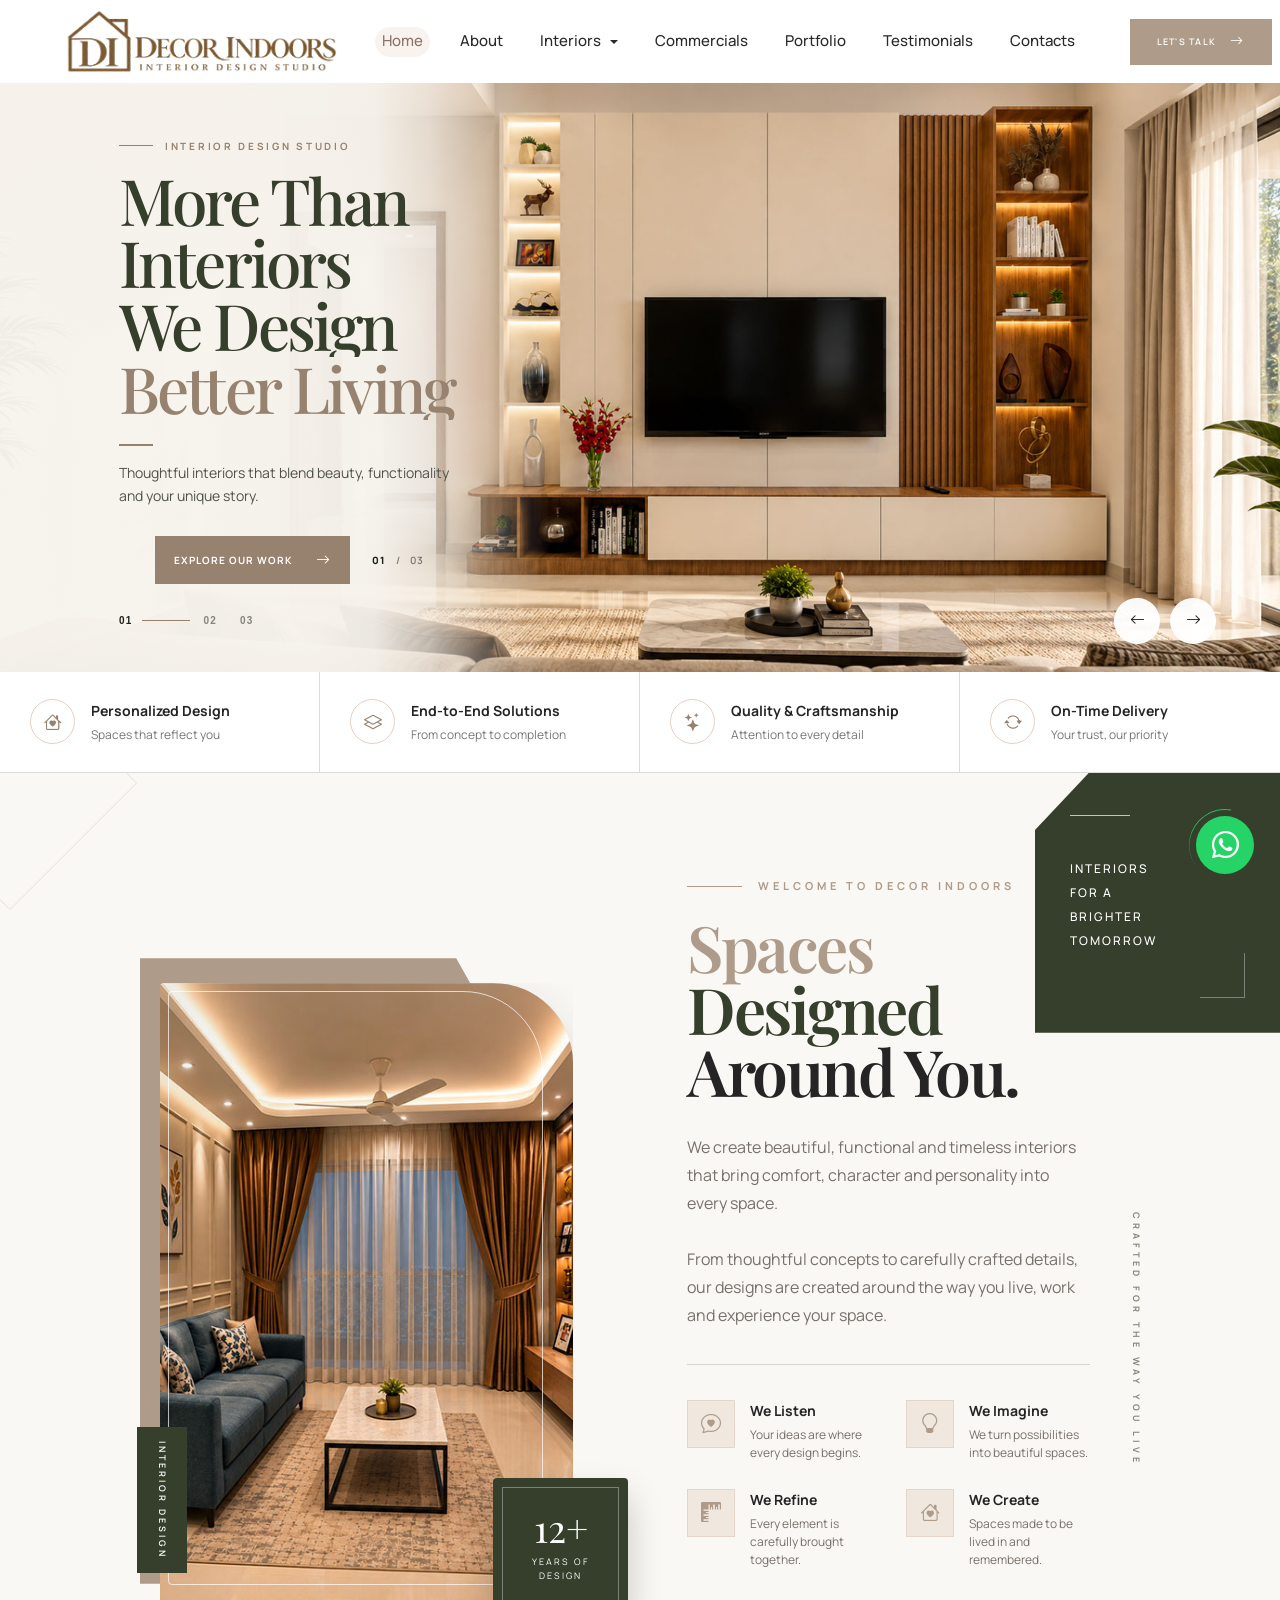
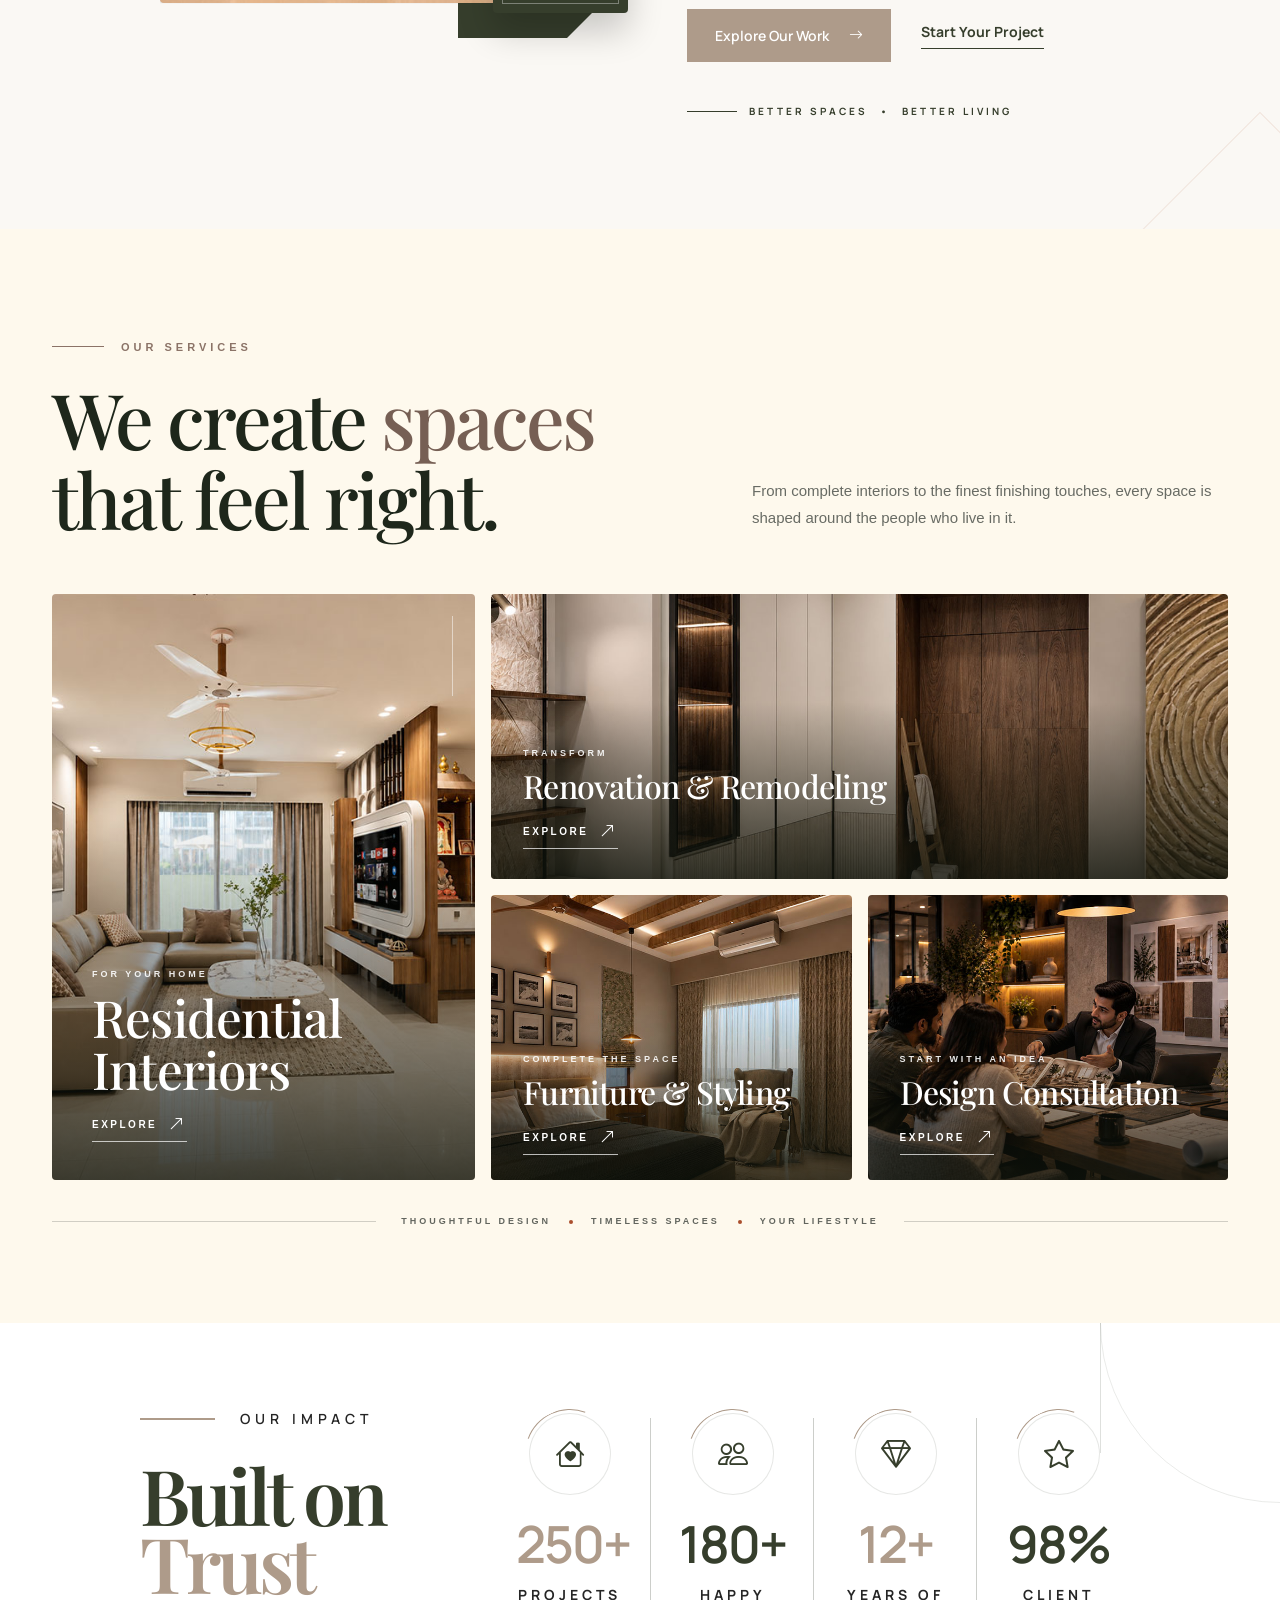
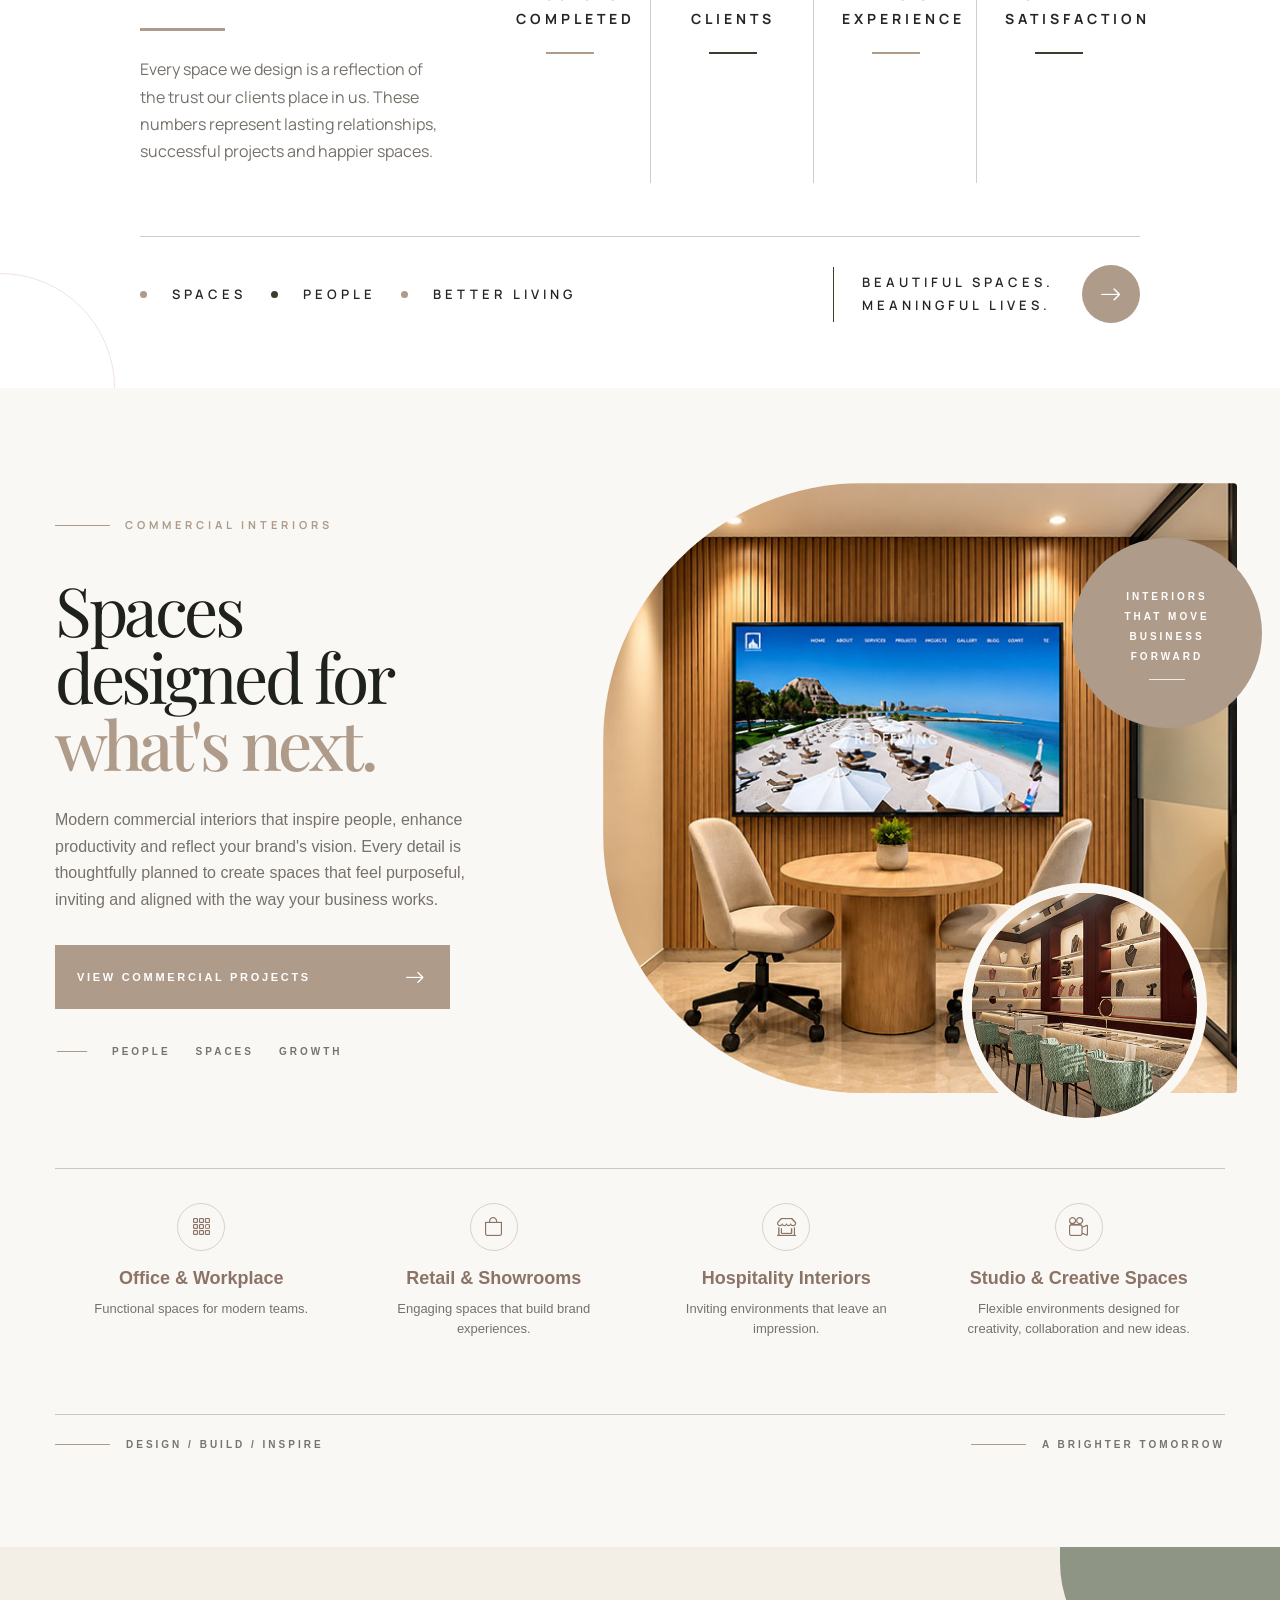
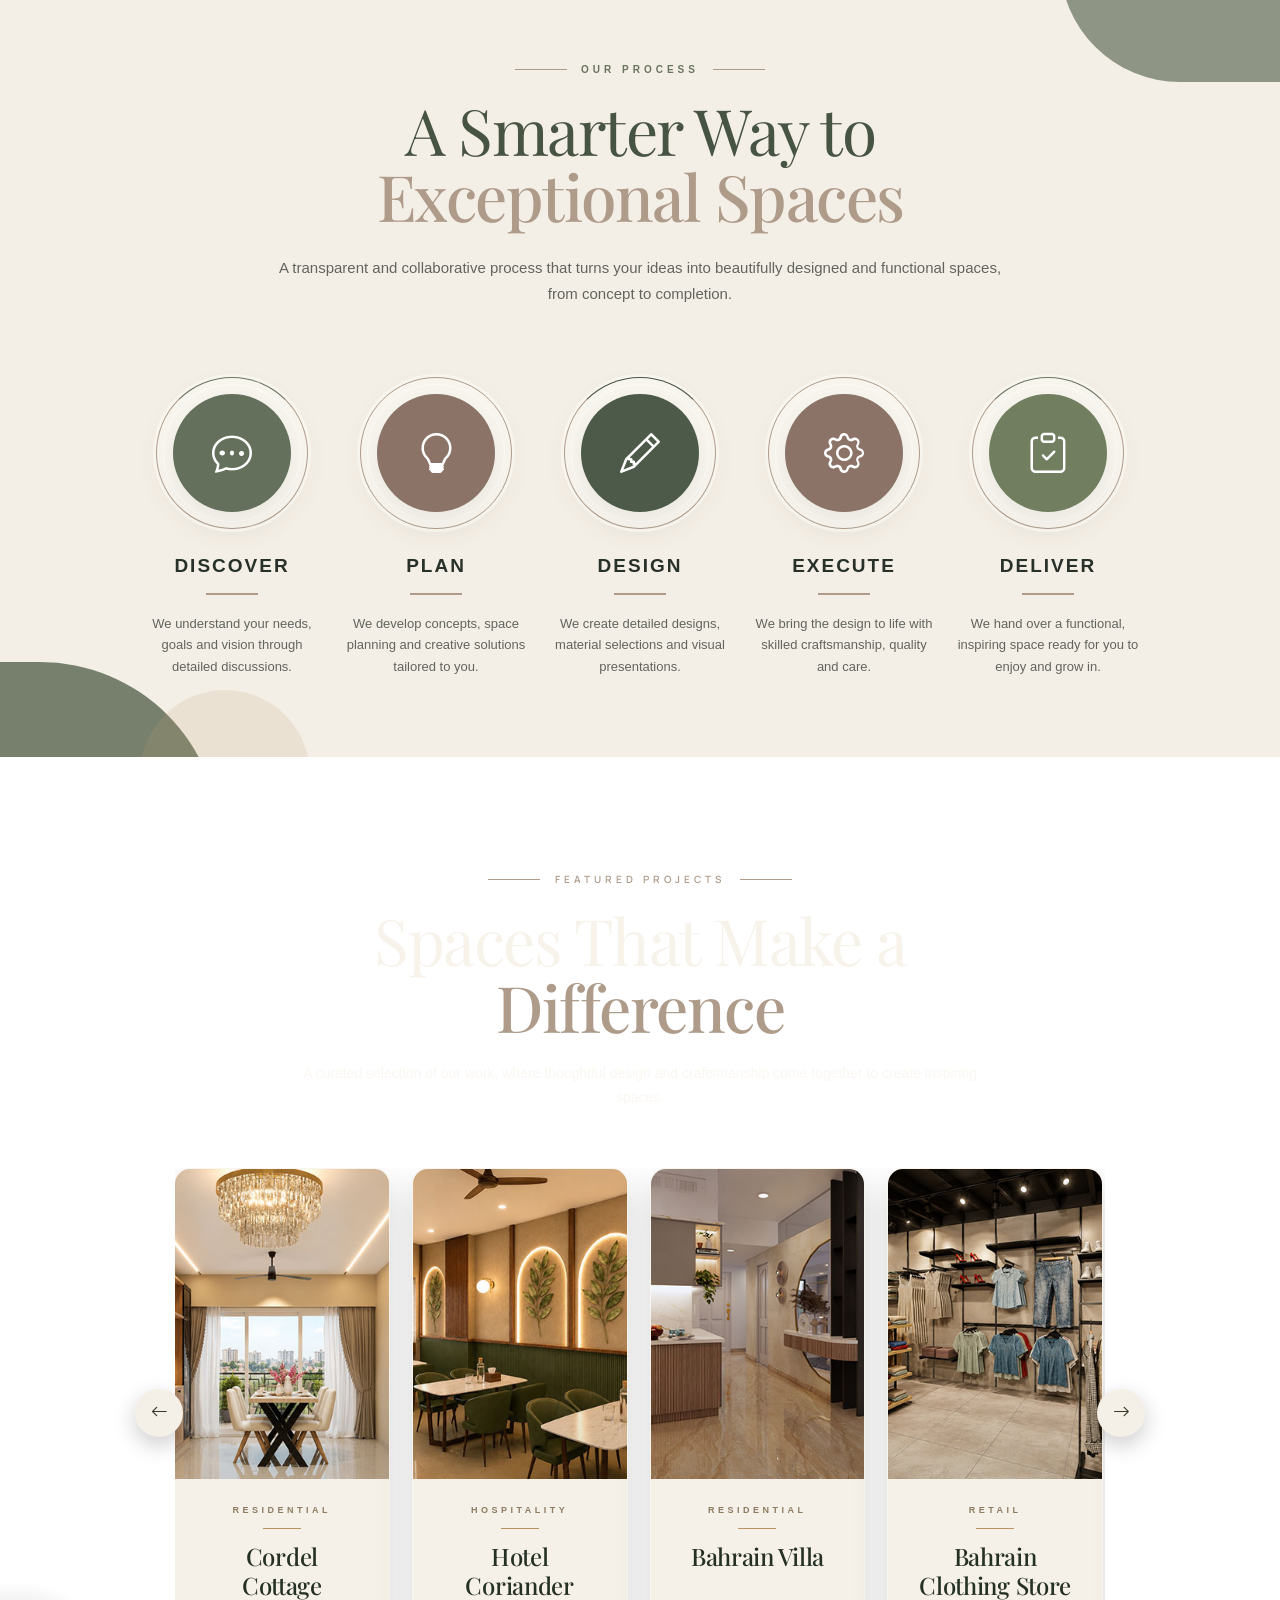
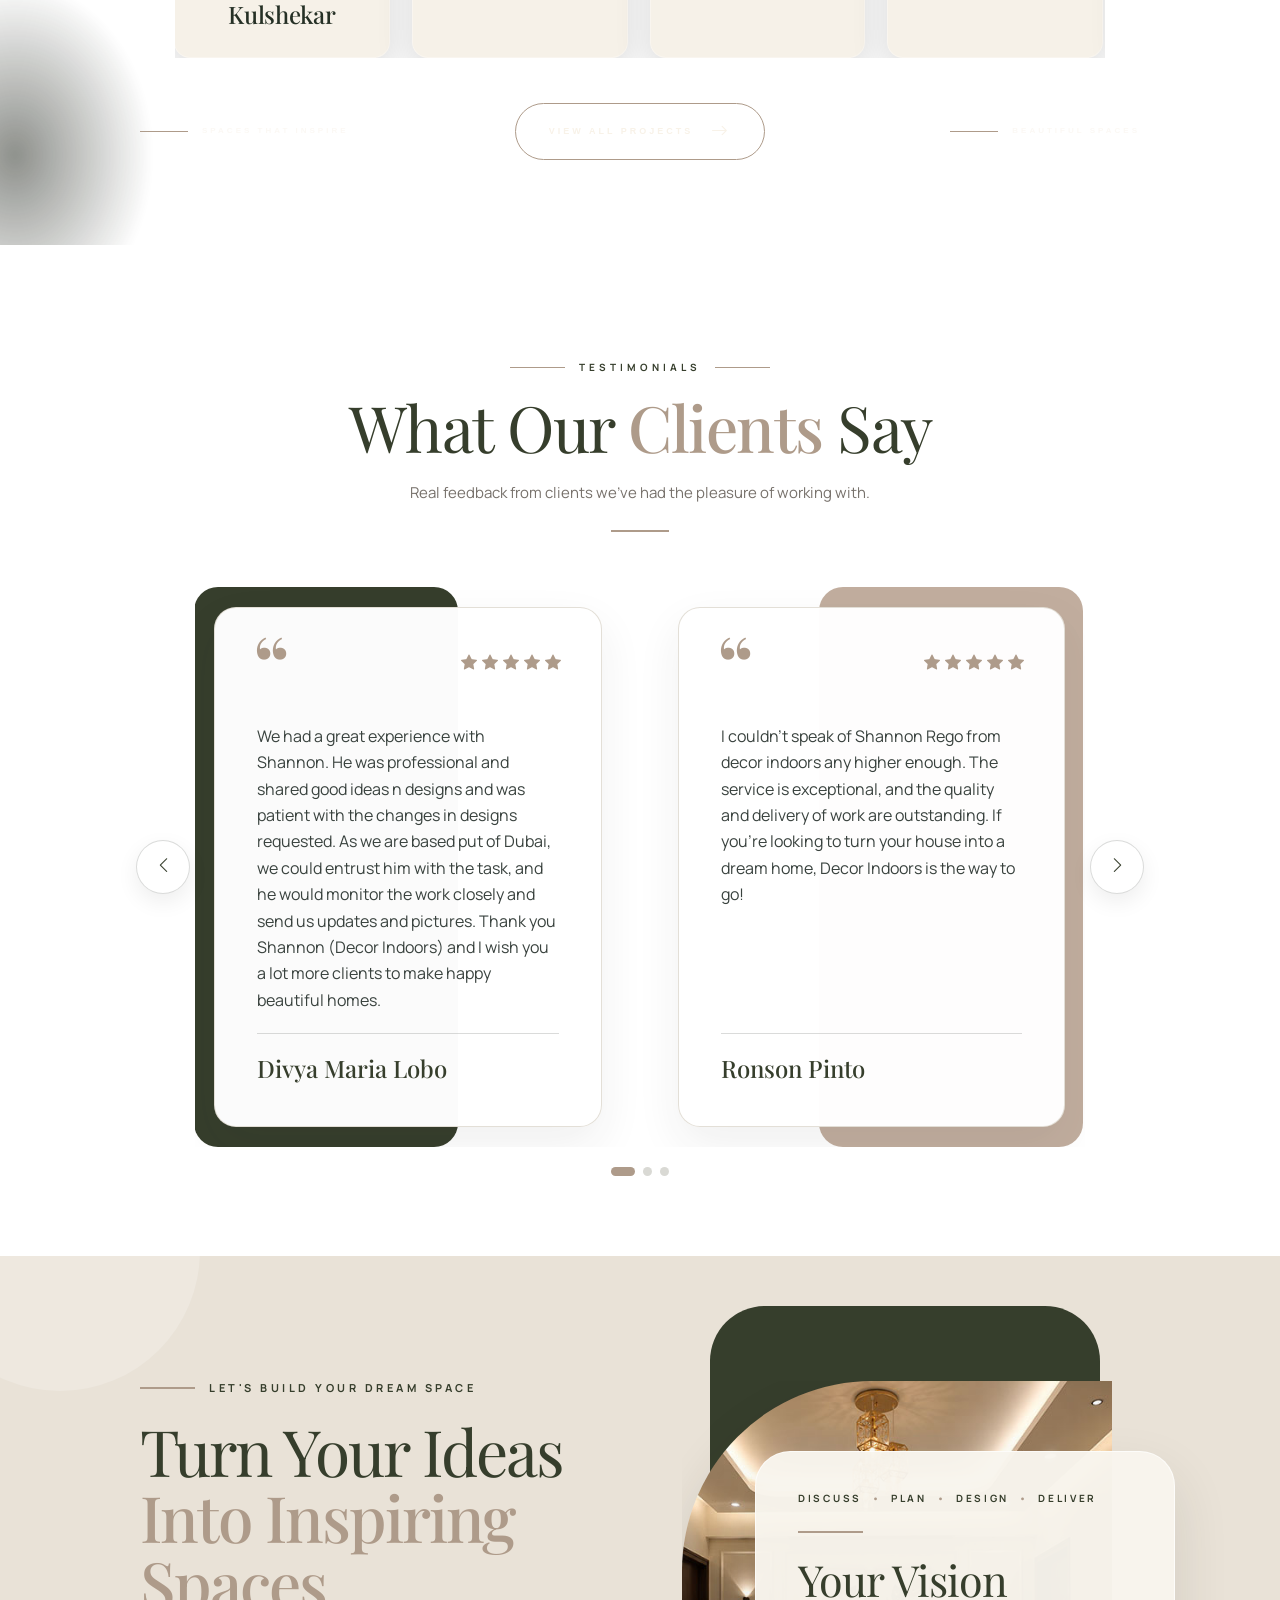
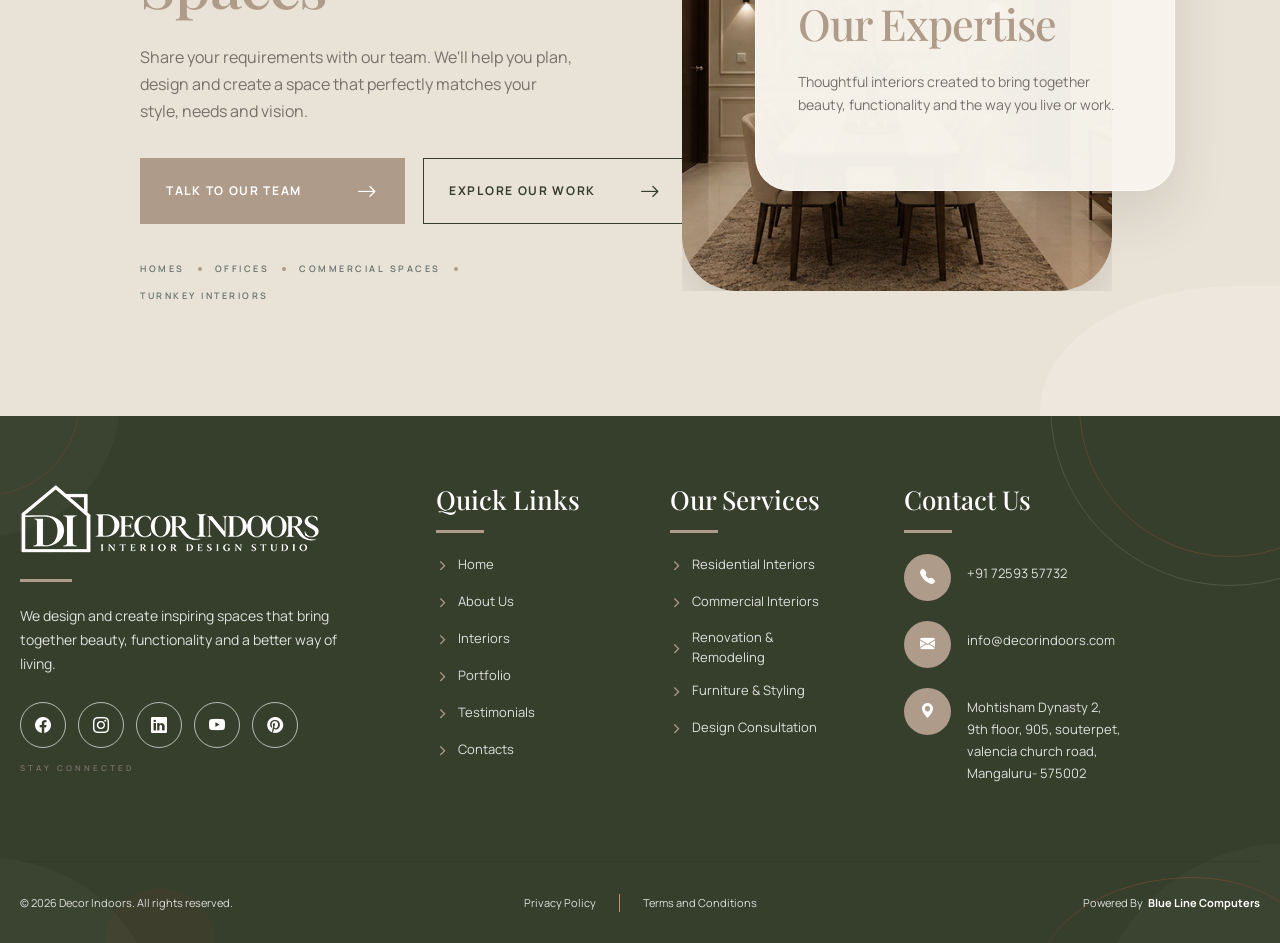
==== commit c4565d4a: "updated address at footers and contact page" ====
--- a/index.html
+++ b/index.html
@@ -195,7 +195,7 @@
              DESKTOP CTA
         ====================================================== -->
 
-            <a href="decor-indoors-contacts.html" class="di-header-action">
+            <a href="decor-indoors-contacts.html#contact-form" class="di-header-action">
 
                 Let's Talk
 
@@ -385,7 +385,7 @@
 
                                     <div class="di-slide-action">
 
-                                        <a href="decor-indoors-contacts.html" class="di-main-button">
+                                        <a href="decor-indoors-contacts.html#contact-form" class="di-main-button">
                                             Start Your Project
                                             <i class="bi bi-arrow-right"></i>
                                         </a>
@@ -805,7 +805,7 @@
                                 </a>
 
 
-                                <a href="decor-indoors-contacts.html" class="di-welcome-secondary-btn">
+                                <a href="decor-indoors-contacts.html#contact-form" class="di-welcome-secondary-btn">
                                     Start Your Project
                                 </a>
 
@@ -2770,7 +2770,7 @@
                             <div class="di-cta-buttons">
 
 
-                                <a href="decor-indoors-contacts.html" class="di-cta-primary">
+                                <a href="decor-indoors-contacts.html#contact-form" class="di-cta-primary">
 
                                     <span>
                                         TALK TO OUR TEAM
@@ -3282,15 +3282,19 @@
                                 <div class="di-footer-contact-content di-footer-address">
 
                                     <span>
-                                        Door No. 3-12-45, 2nd Floor,
+                                        Mohtisham Dynasty 2,
                                     </span>
 
                                     <span>
-                                        Kankanady Main Road,
+                                        9th floor, 905, souterpet,
                                     </span>
 
                                     <span>
-                                        Mangalore, Karnataka - 575002, India
+                                        valencia church road,
+                                    </span>
+
+                                    <span>
+                                        Mangaluru- 575002
                                     </span>
 
                                 </div>
@@ -3417,7 +3421,7 @@
 
             <!-- MOBILE CTA -->
 
-            <a href="decor-indoors-contacts.html" class="di-offcanvas-action" data-bs-dismiss="offcanvas">
+            <a href="decor-indoors-contacts.html#contact-form" class="di-offcanvas-action" data-bs-dismiss="offcanvas">
 
                 Let's Talk
 
--- a/css/style.css
+++ b/css/style.css
@@ -13136,7 +13136,7 @@
 .di-cm-hero-media {
     position: relative;
     width: 100%;
-    height: 100%;
+    height: fit-content;
     margin: 0;
     padding: 0;
     overflow: hidden;
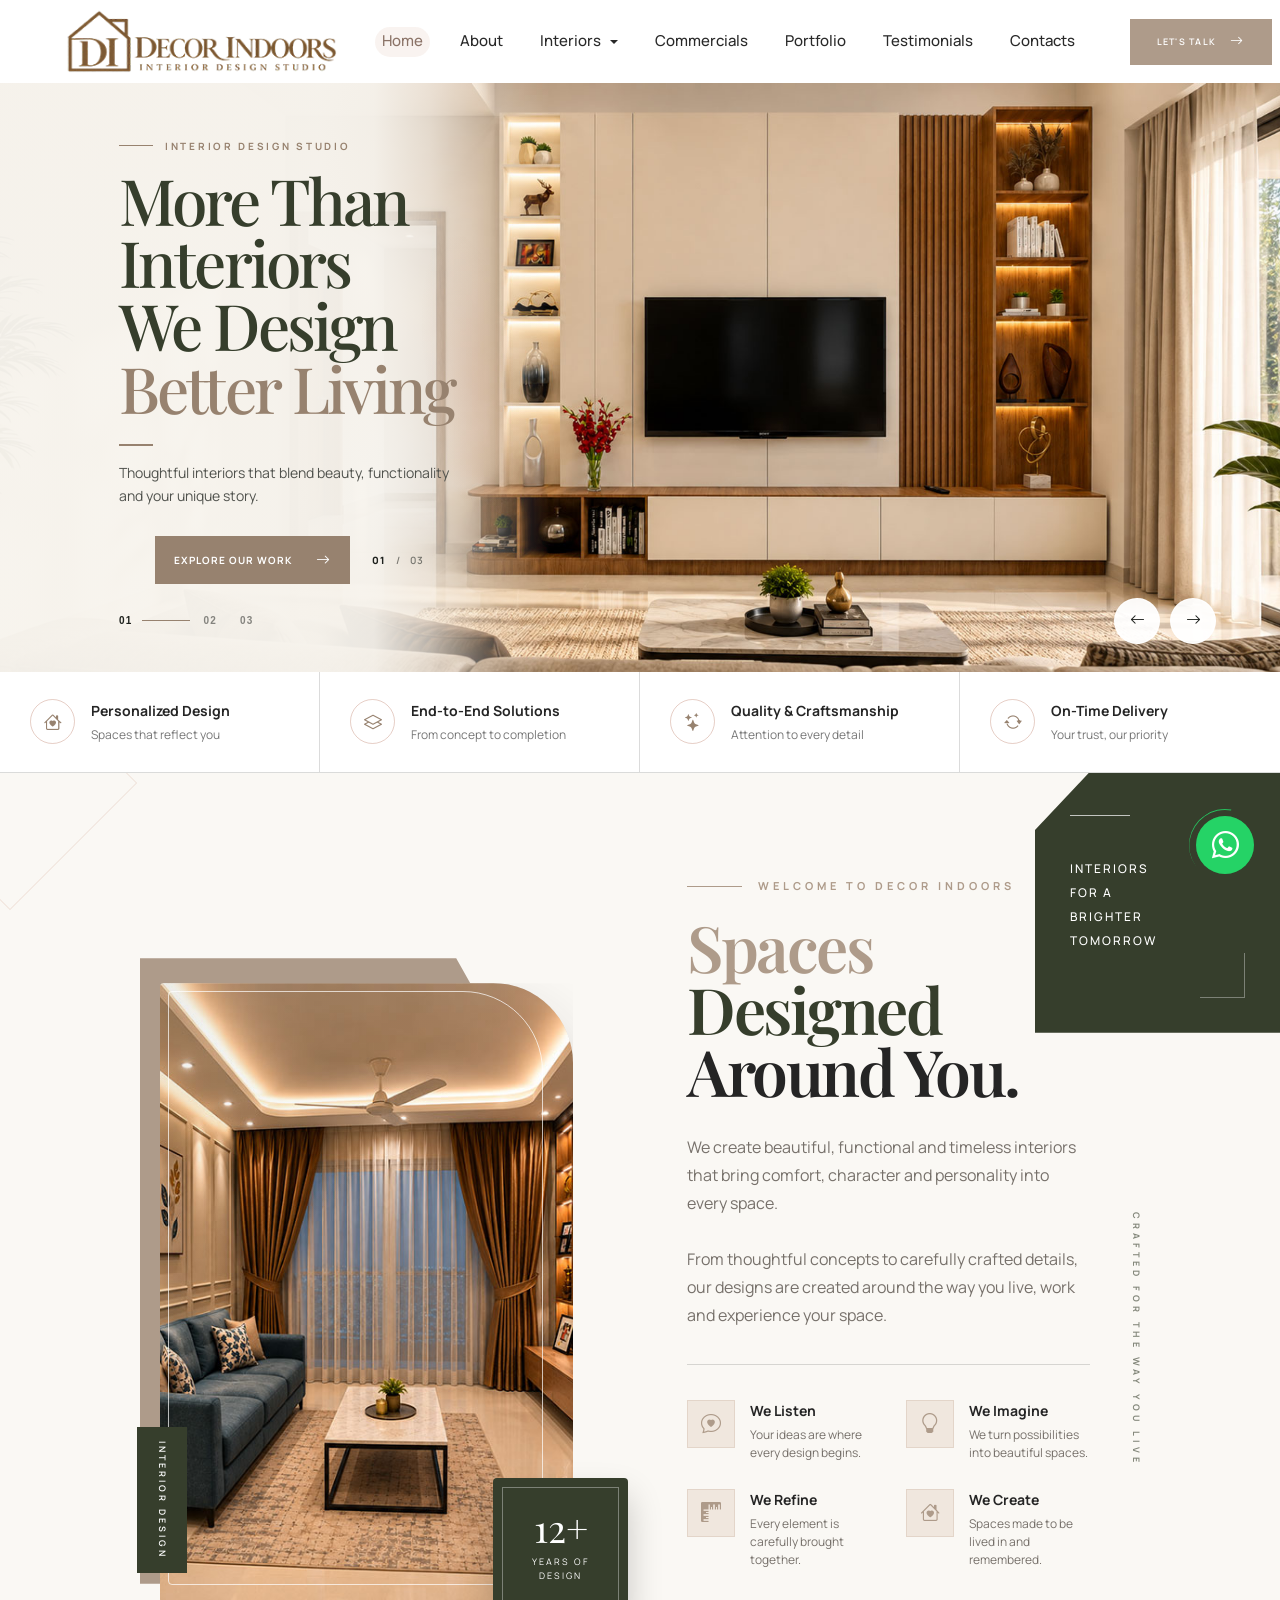
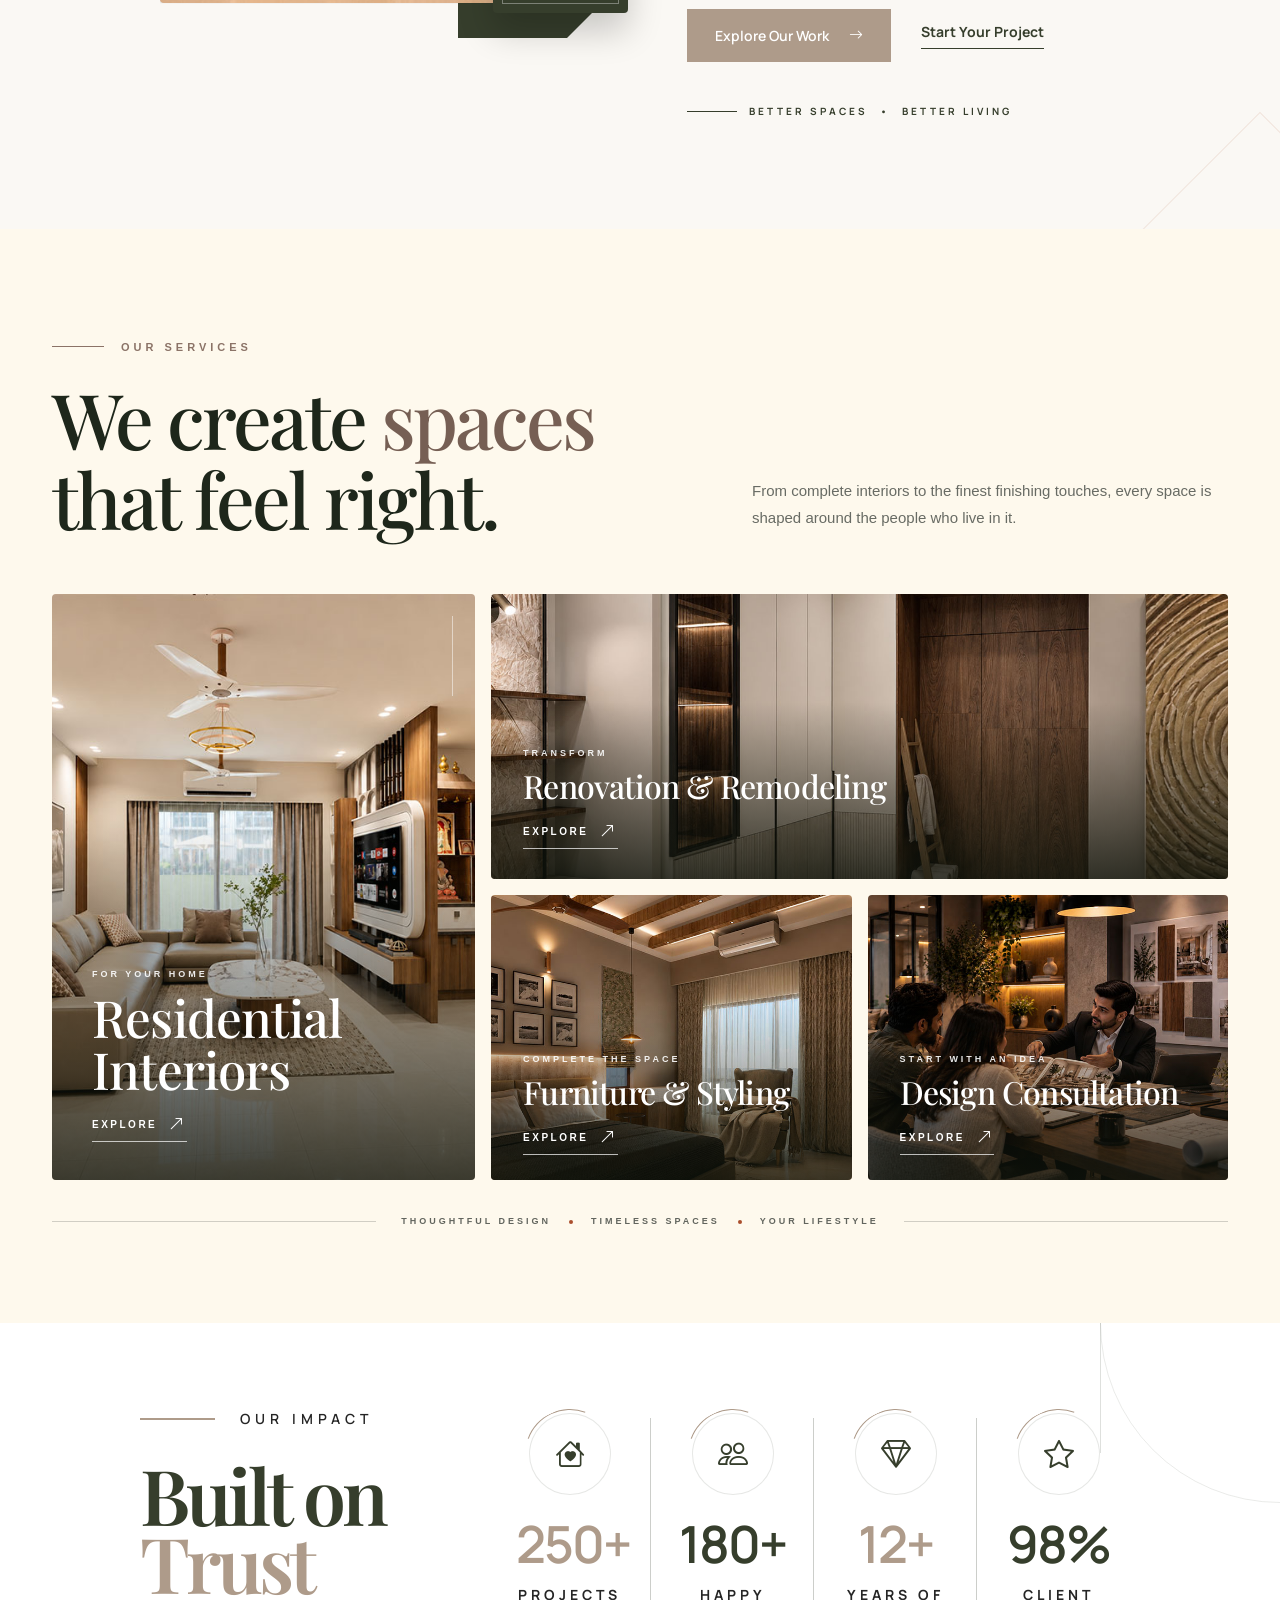
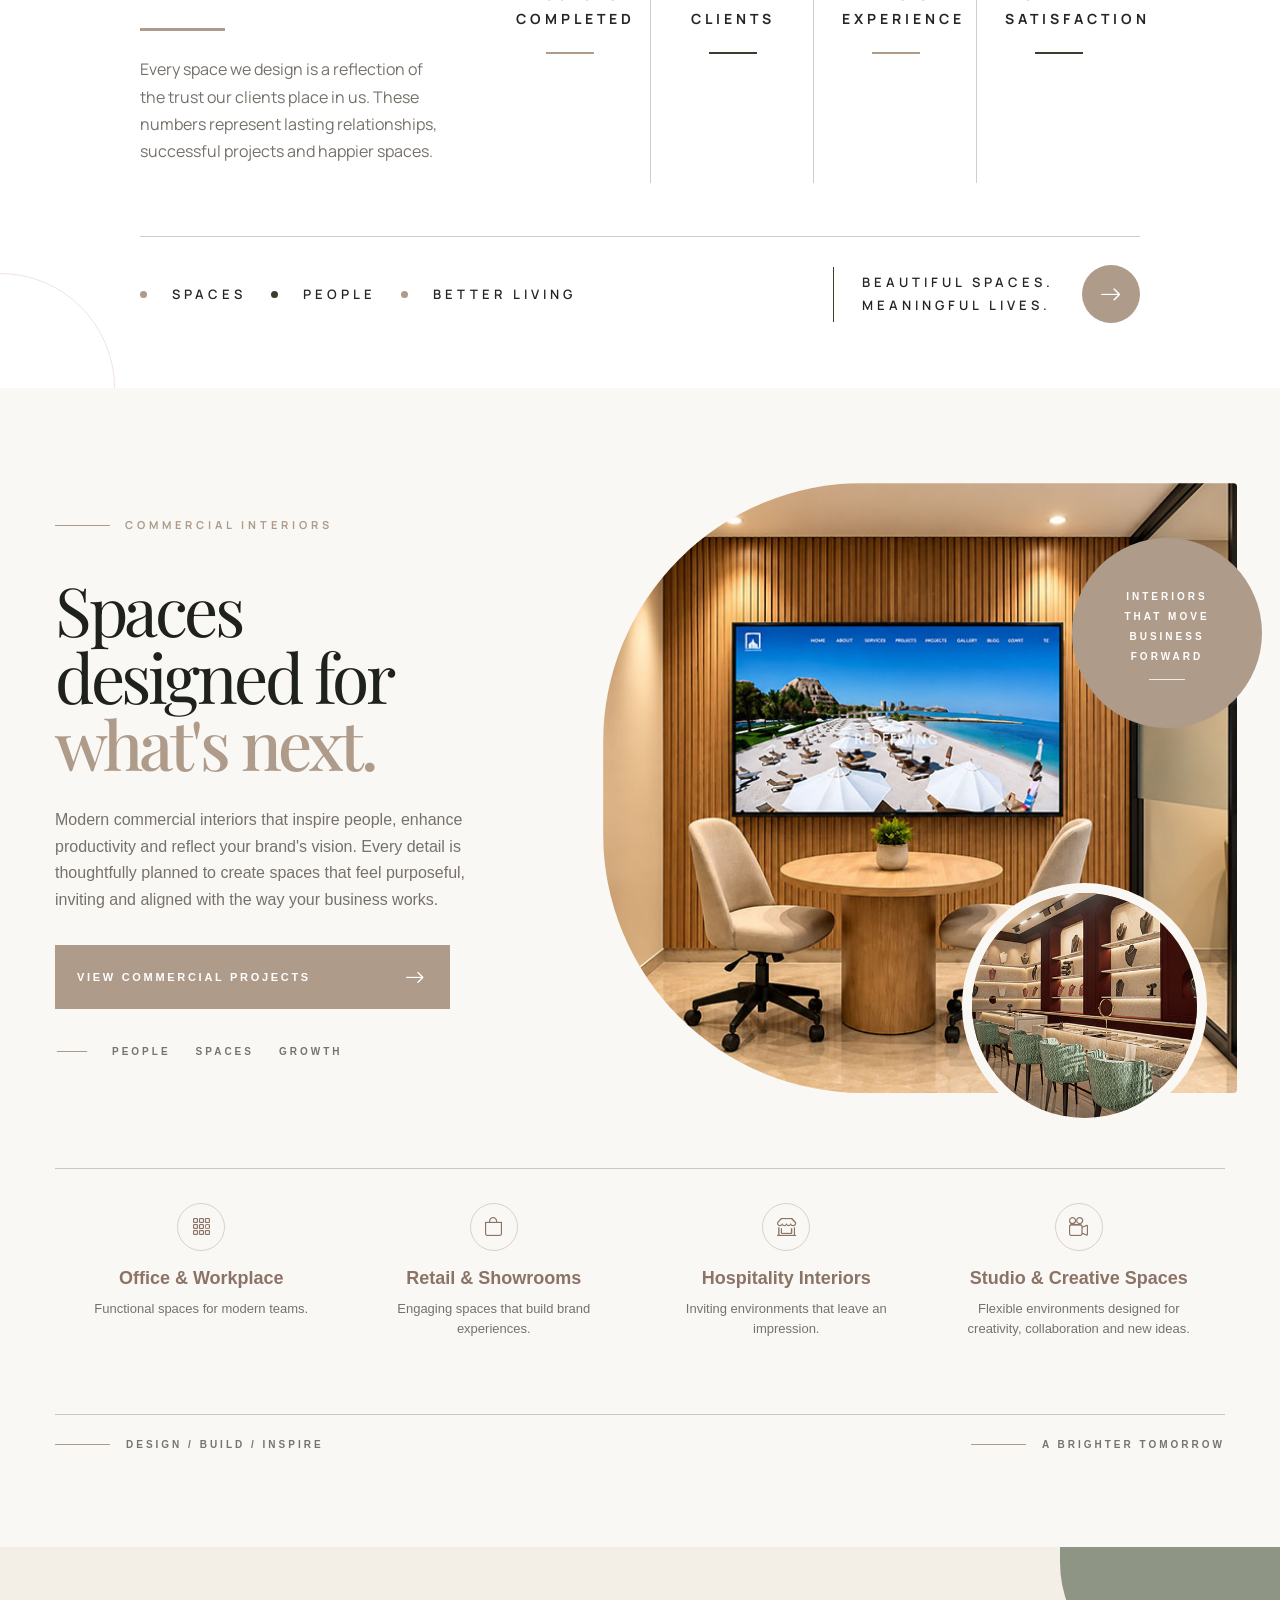
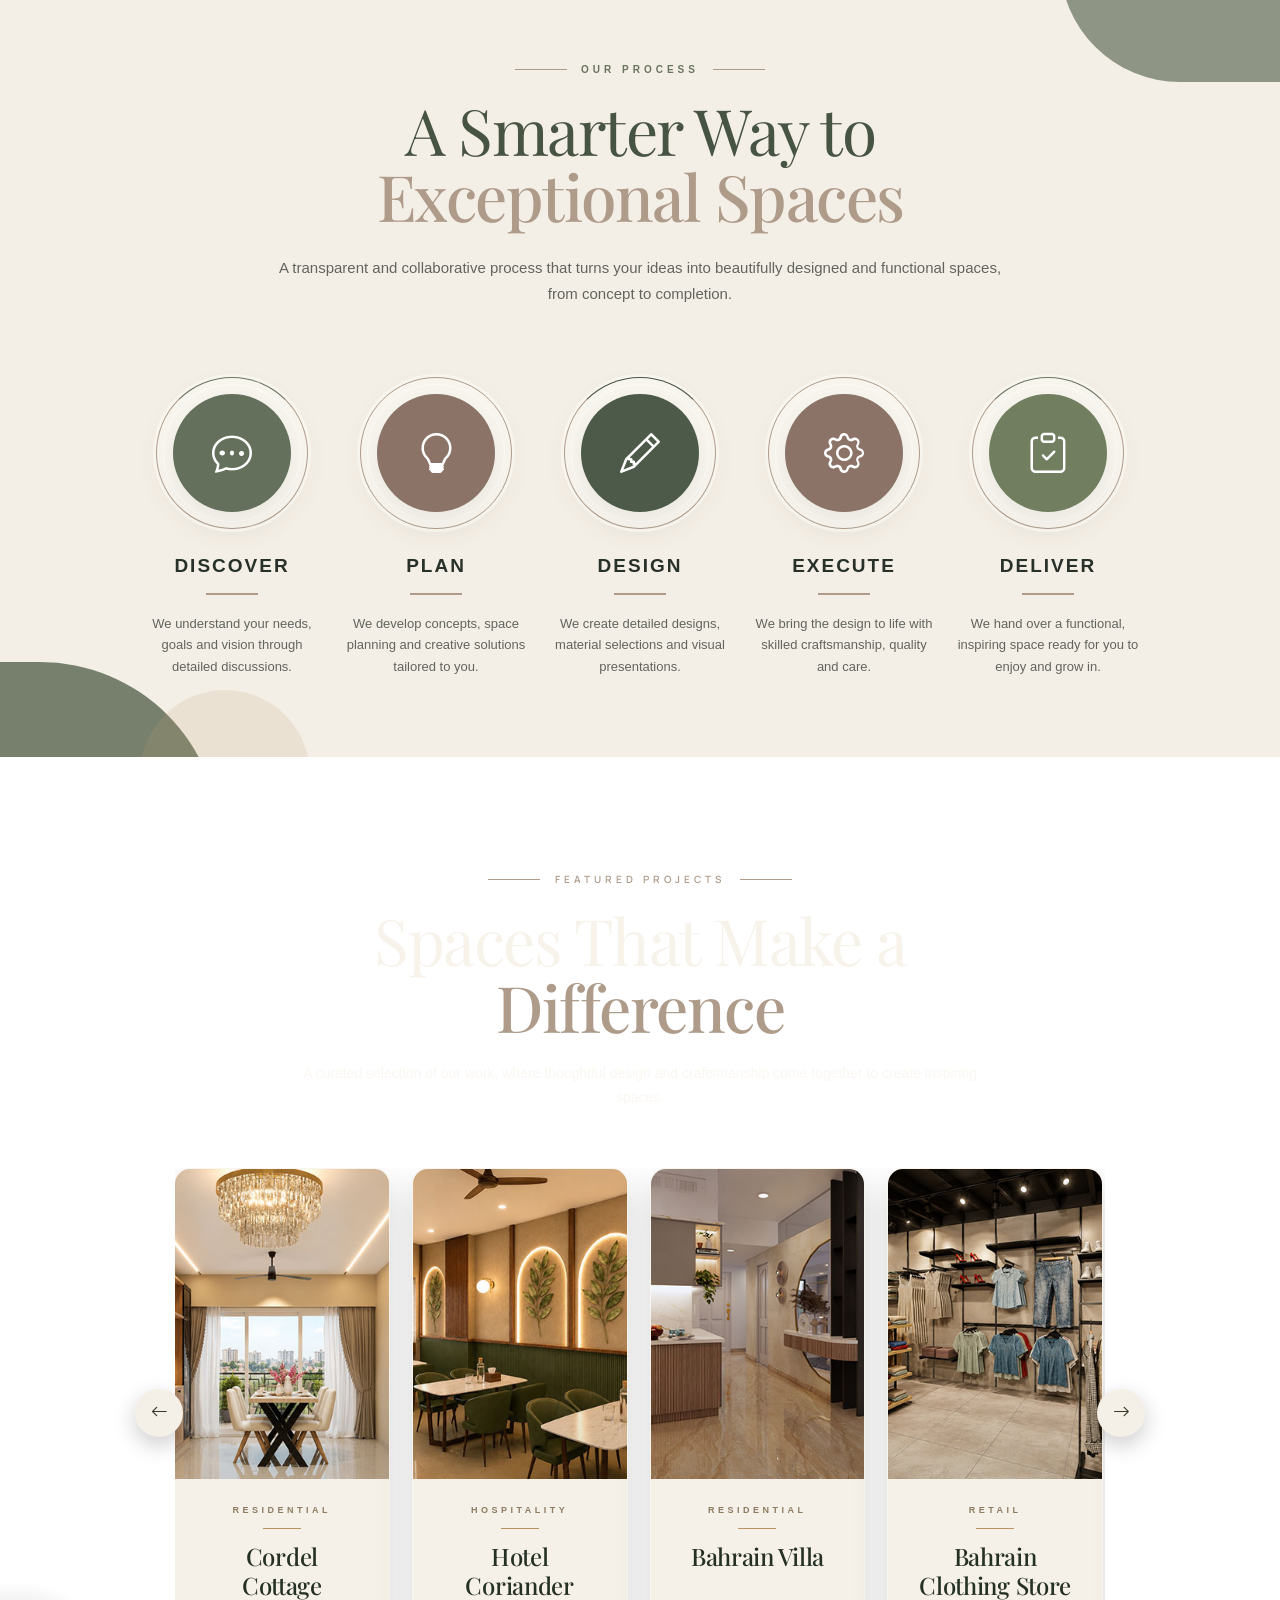
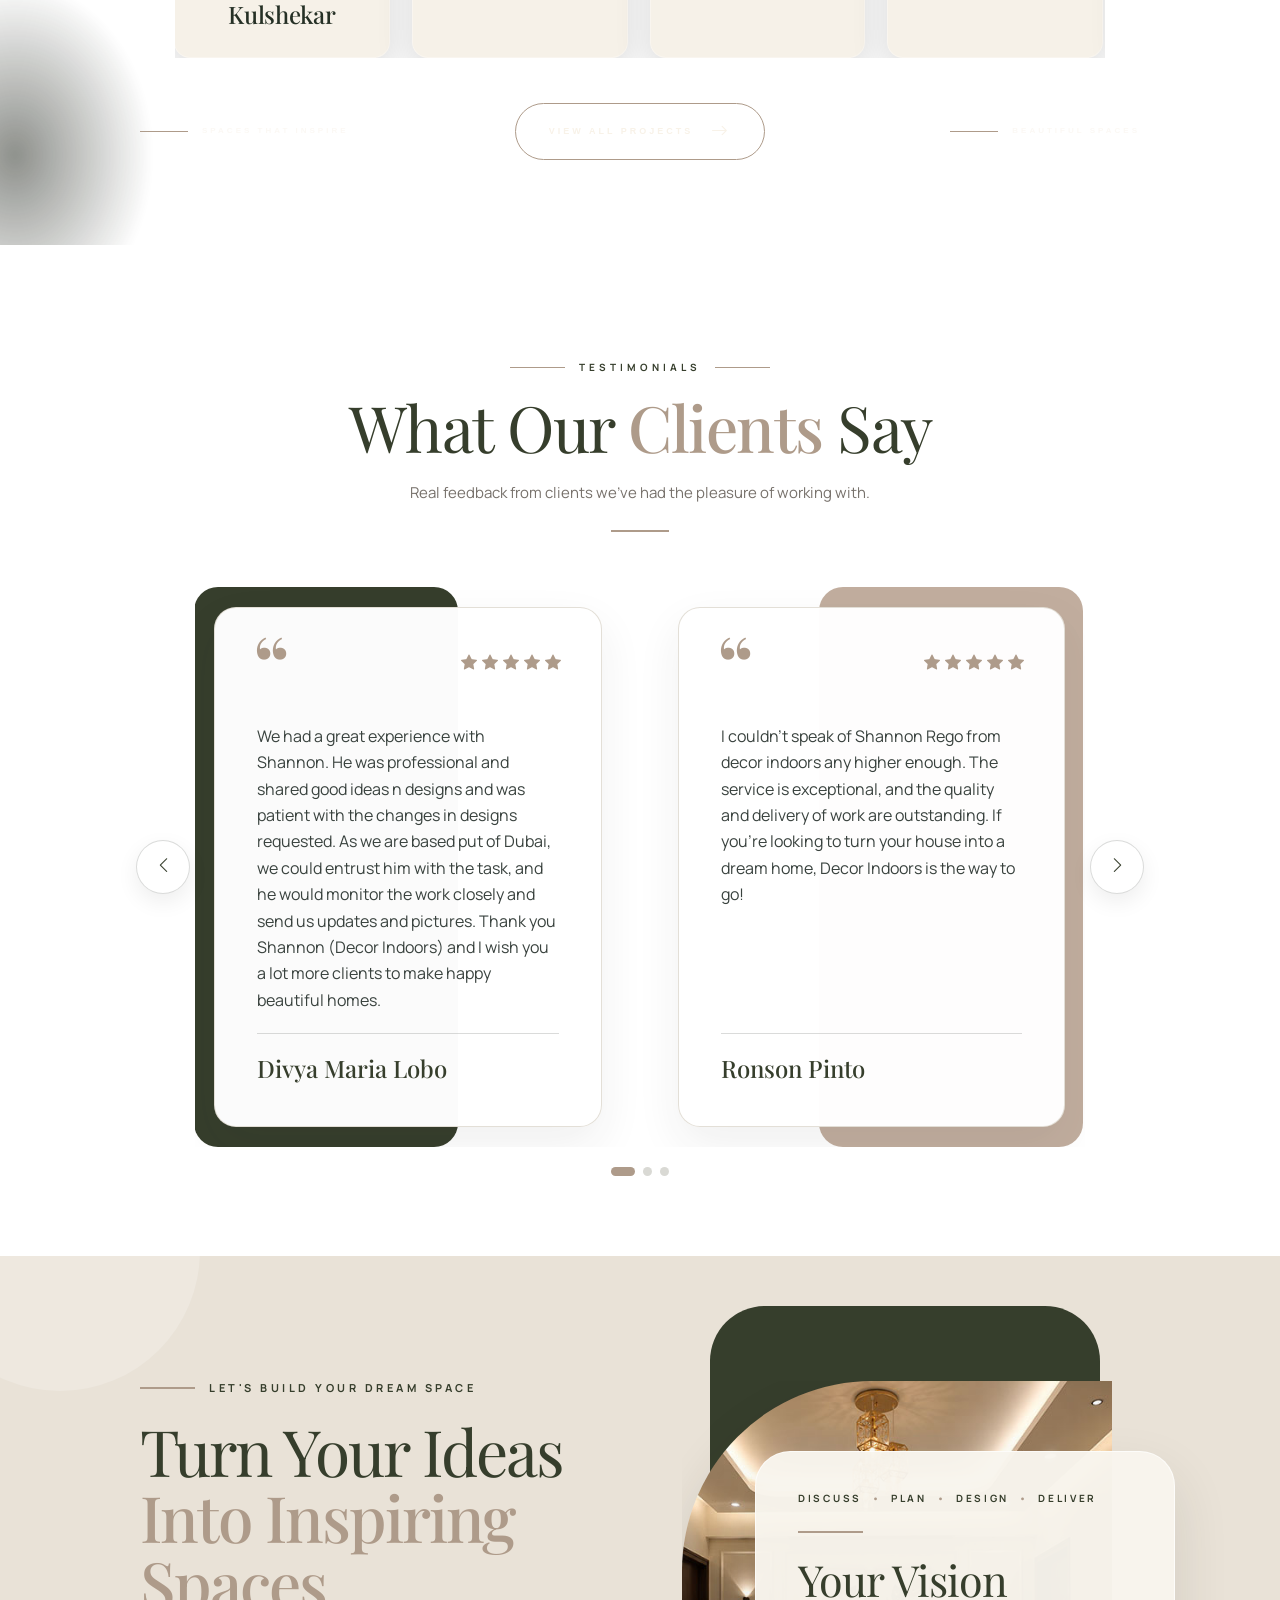
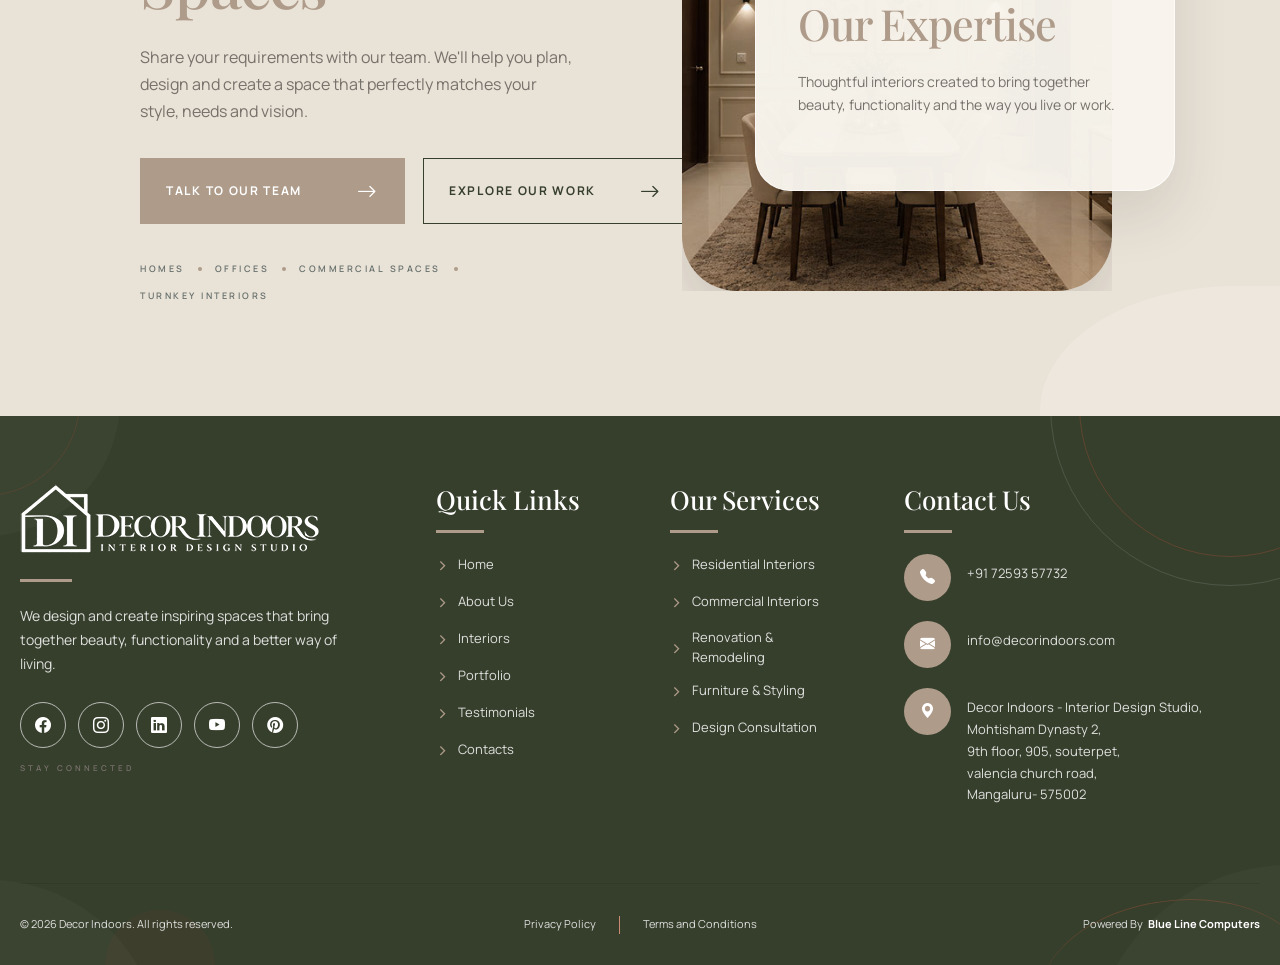
==== commit 9a1722cf: "updated the address added decor .. above the address" ====
--- a/index.html
+++ b/index.html
@@ -5,7 +5,7 @@
     <meta charset="UTF-8">
     <meta name="viewport" content="width=device-width, initial-scale=1.0">
     <meta http-equiv="X-UA-Compatible" content="IE=edge">
-    <title>DECOR INDOORS</title>
+    <title>DECOR INDOORS - Interior Design Studio  Mangalore</title>
     <link rel="shortcut icon" href="images/favicon.png">
     <meta name="theme-color" content="#373f2e">
     <link rel="stylesheet" href="css/bootstrap.min.css">
@@ -3280,6 +3280,10 @@
 
 
                                 <div class="di-footer-contact-content di-footer-address">
+
+                                    <span>
+                                        Decor Indoors - Interior Design Studio,
+                                    </span>
 
                                     <span>
                                         Mohtisham Dynasty 2,
--- a/css/style.css
+++ b/css/style.css
@@ -10582,7 +10582,7 @@
 
 .di-slide-title .slide-line {
     display: block;
-    overflow: hidden;
+    /* overflow: hidden; */
 }
 
 .di-slide-title .slide-line>span {
@@ -11942,7 +11942,7 @@
 
 .di-ts-hero-title .line {
     display: block;
-    overflow: hidden;
+    /* overflow: hidden; */
 }
 
 .di-ts-hero-title .line>span {
@@ -13312,7 +13312,7 @@
 
 .di-cm-hero-title .line {
     display: block;
-    overflow: hidden;
+    /* overflow: hidden; */
 }
 
 .di-cm-hero-title .line>span {
@@ -16629,7 +16629,7 @@
 
 .di-about-hero-title .line {
     display: block;
-    overflow: hidden;
+    /* overflow: hidden; */
 }
 
 .di-about-hero-title .line>span {
@@ -17201,7 +17201,7 @@
 
 .di-about-story-title .line {
     display: block;
-    overflow: hidden;
+    /* overflow: hidden; */
 }
 
 .di-about-story-title .line>span {
@@ -18115,7 +18115,7 @@
 
 .di-vm-title .line {
     display: block;
-    overflow: hidden;
+    /* overflow: hidden; */
 }
 
 .di-vm-title .line>span {
@@ -21335,7 +21335,7 @@
 
 .di-ri-hero-title .line {
     display: block;
-    overflow: hidden;
+    /* overflow: hidden; */
 }
 
 .di-ri-hero-title .line>span {
@@ -21591,7 +21591,7 @@
 .di-rd-title .line,
 .di-mg-title .line {
     display: block;
-    overflow: hidden;
+    /* overflow: hidden; */
 }
 
 .di-rd-title .line>span,
@@ -23719,10 +23719,10 @@
     color: var(--di-dark);
 }
 
-.di-ri-hero-title .line {
+/* .di-ri-hero-title .line {
     display: block;
     overflow: hidden;
-}
+} */
 
 .di-ri-hero-title .line>span {
     display: block;
@@ -24089,7 +24089,7 @@
 
 .di-rn-title .line {
     display: block;
-    overflow: hidden;
+    /* overflow: hidden; */
 }
 
 .di-rn-title .line>span {
@@ -26027,10 +26027,10 @@
     color: var(--di-dark);
 }
 
-.di-ri-hero-title .line {
+/* .di-ri-hero-title .line {
     display: block;
     overflow: hidden;
-}
+} */
 
 .di-ri-hero-title .line>span {
     display: block;
@@ -26285,7 +26285,7 @@
 .di-fs-title .line,
 .di-mg-title .line {
     display: block;
-    overflow: hidden;
+    /* overflow: hidden; */
 }
 
 .di-fs-title .line>span,
@@ -28402,10 +28402,10 @@
     color: var(--di-dark);
 }
 
-.di-ri-hero-title .line {
+/* .di-ri-hero-title .line {
     display: block;
     overflow: hidden;
-}
+} */
 
 .di-ri-hero-title .line>span {
     display: block;
@@ -28660,7 +28660,7 @@
 .di-dc-title .line,
 .di-mg-title .line {
     display: block;
-    overflow: hidden;
+    /* overflow: hidden; */
 }
 
 .di-dc-title .line>span,
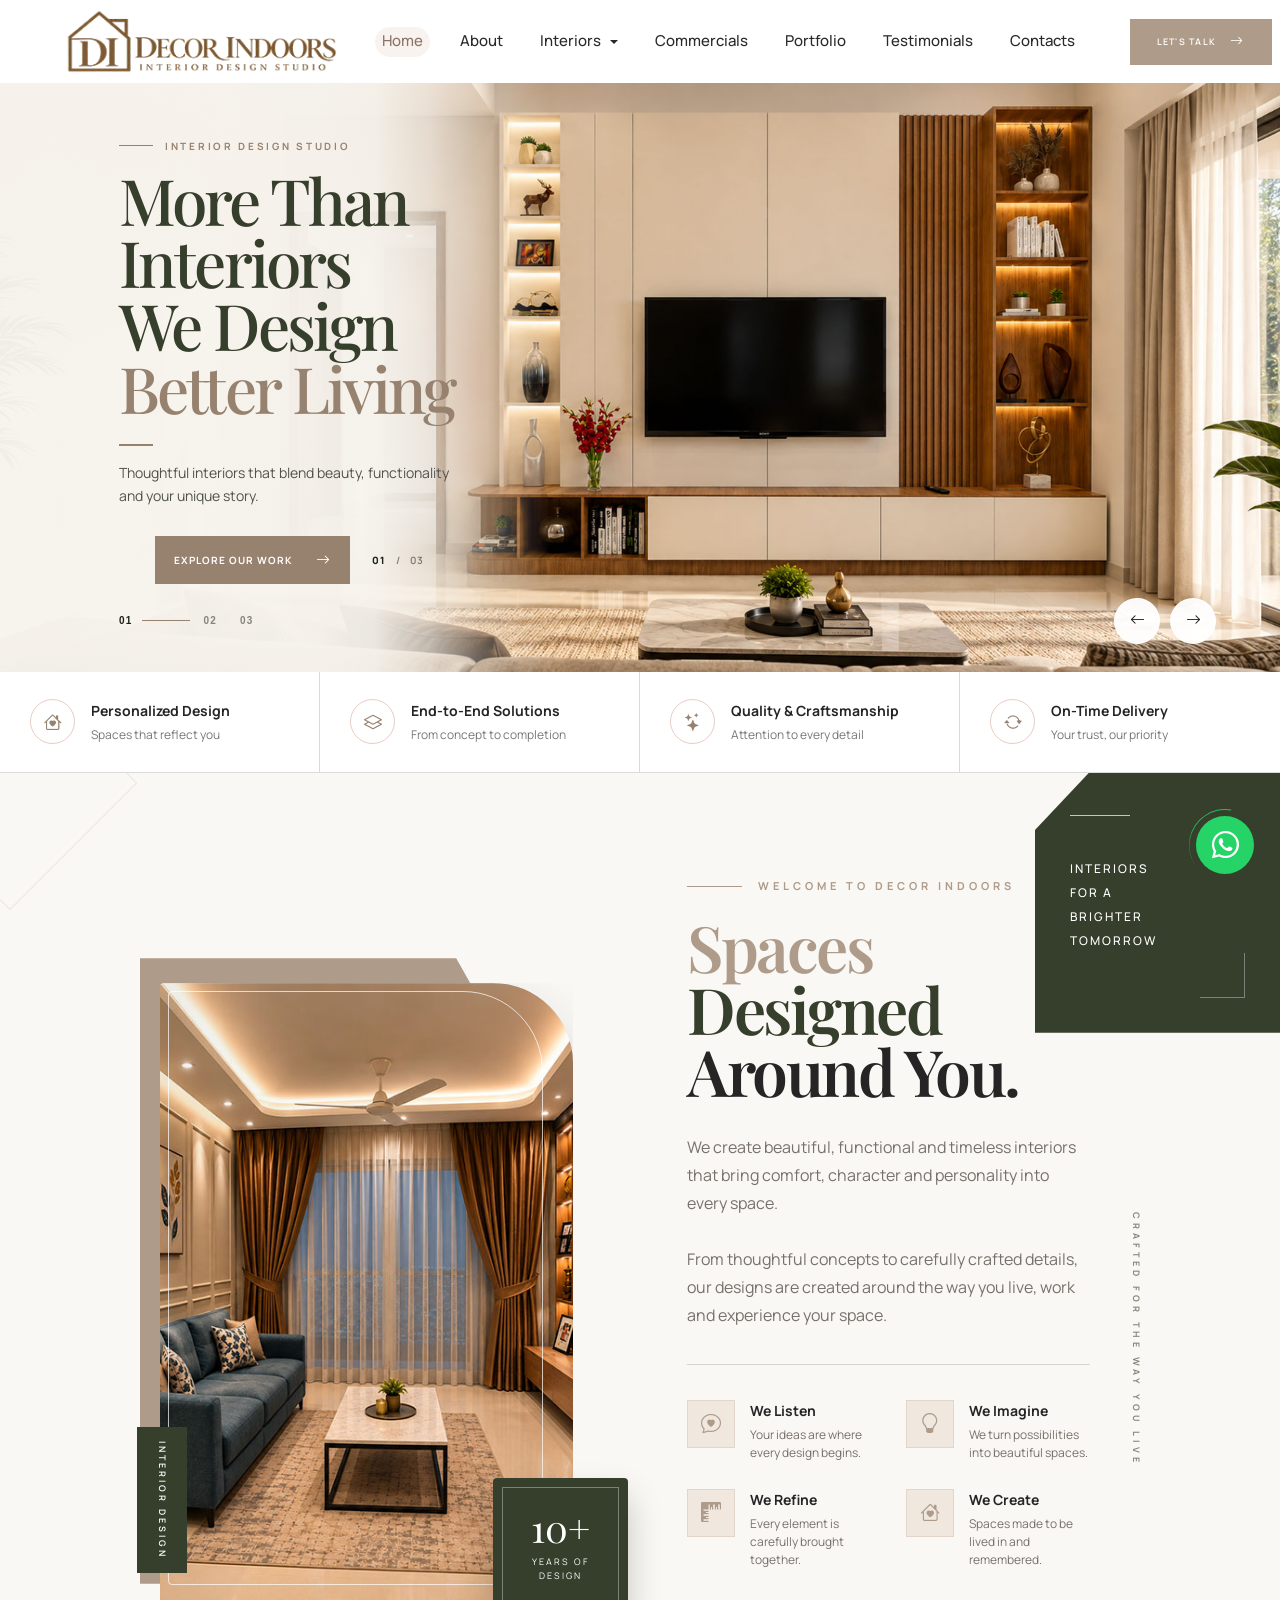
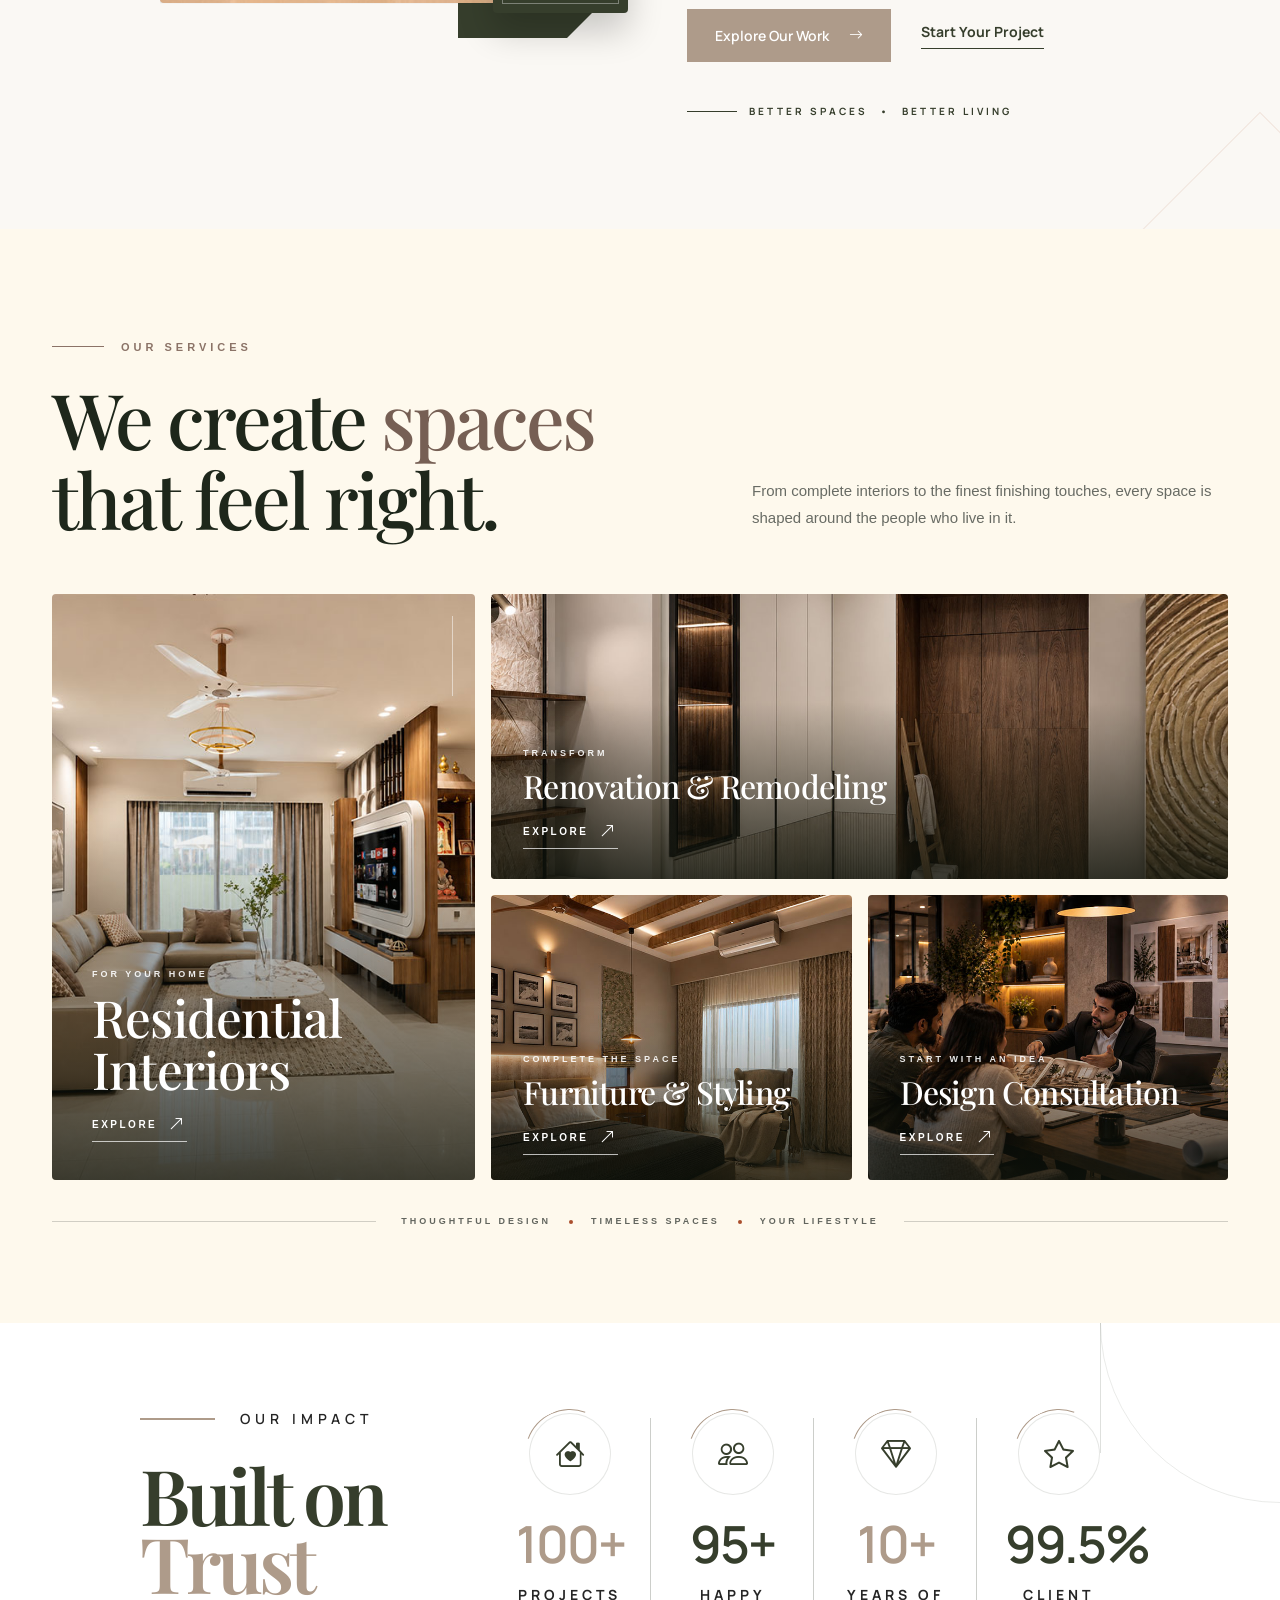
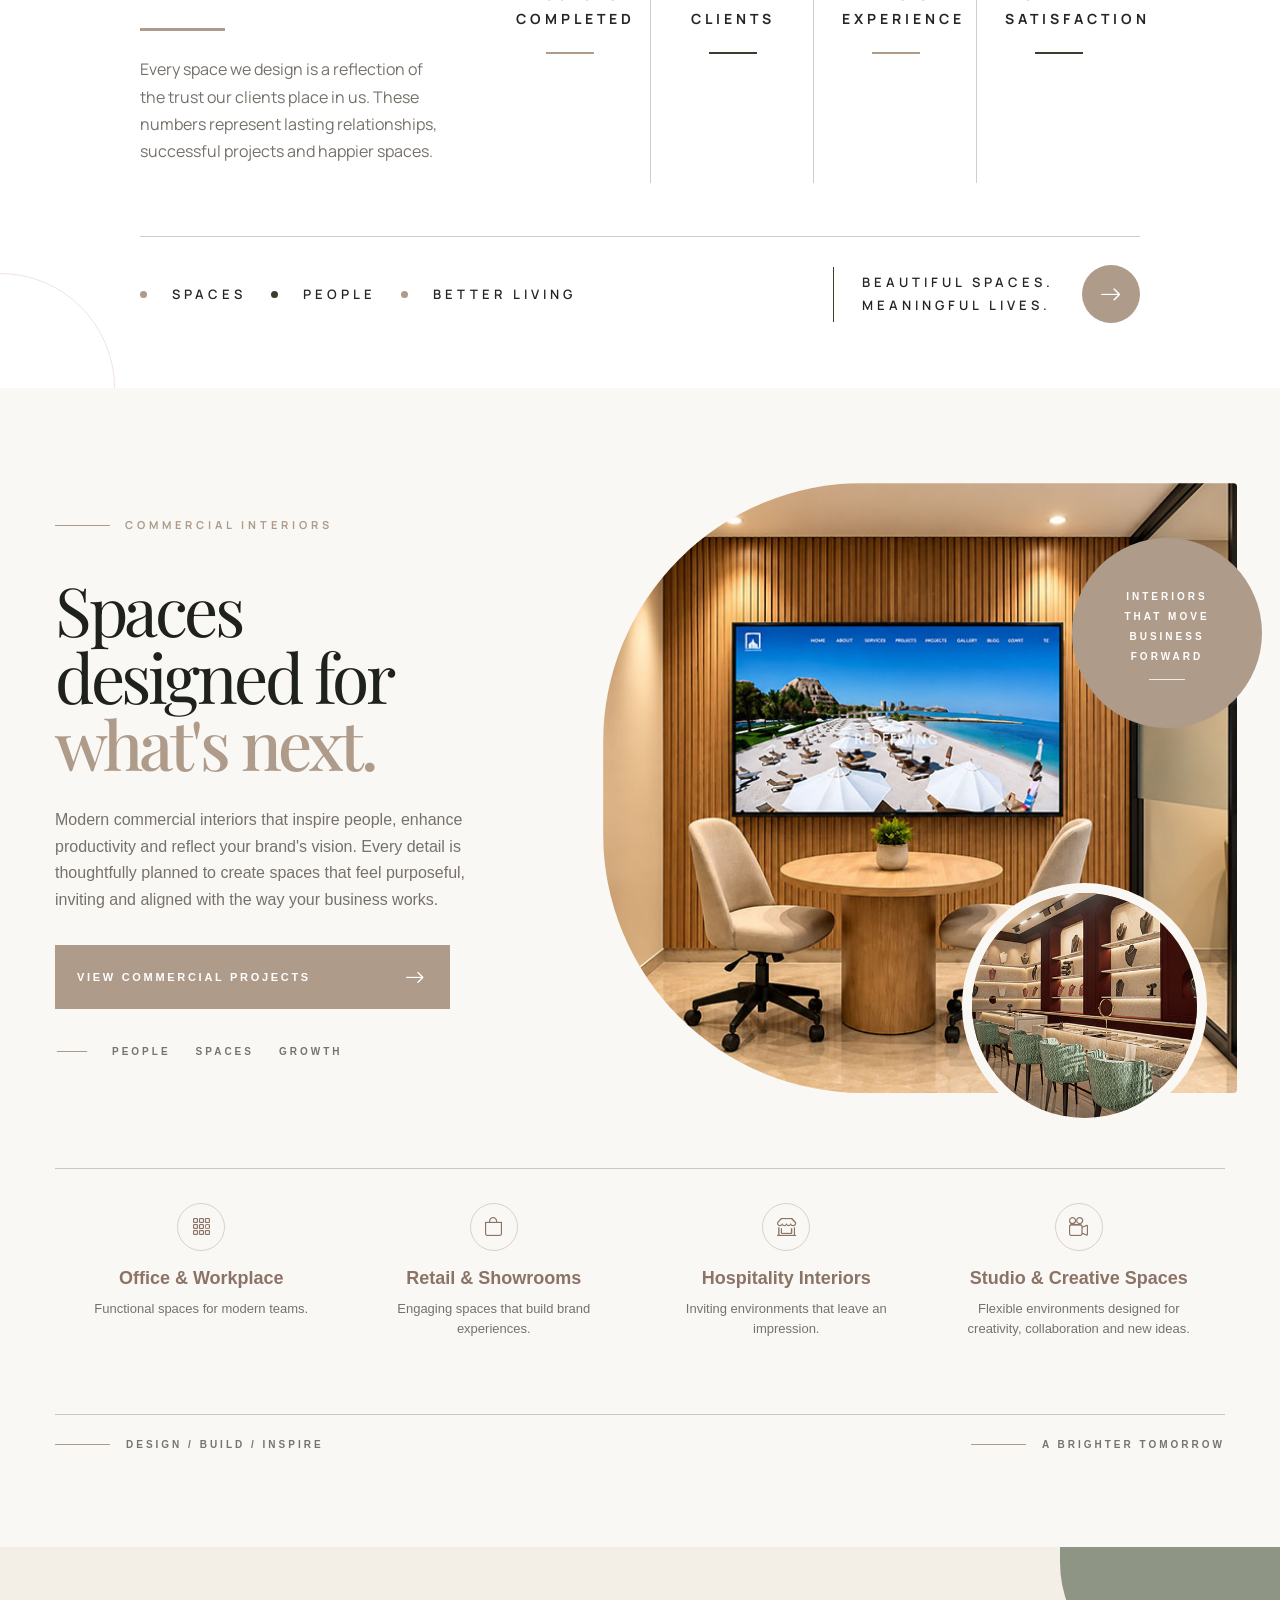
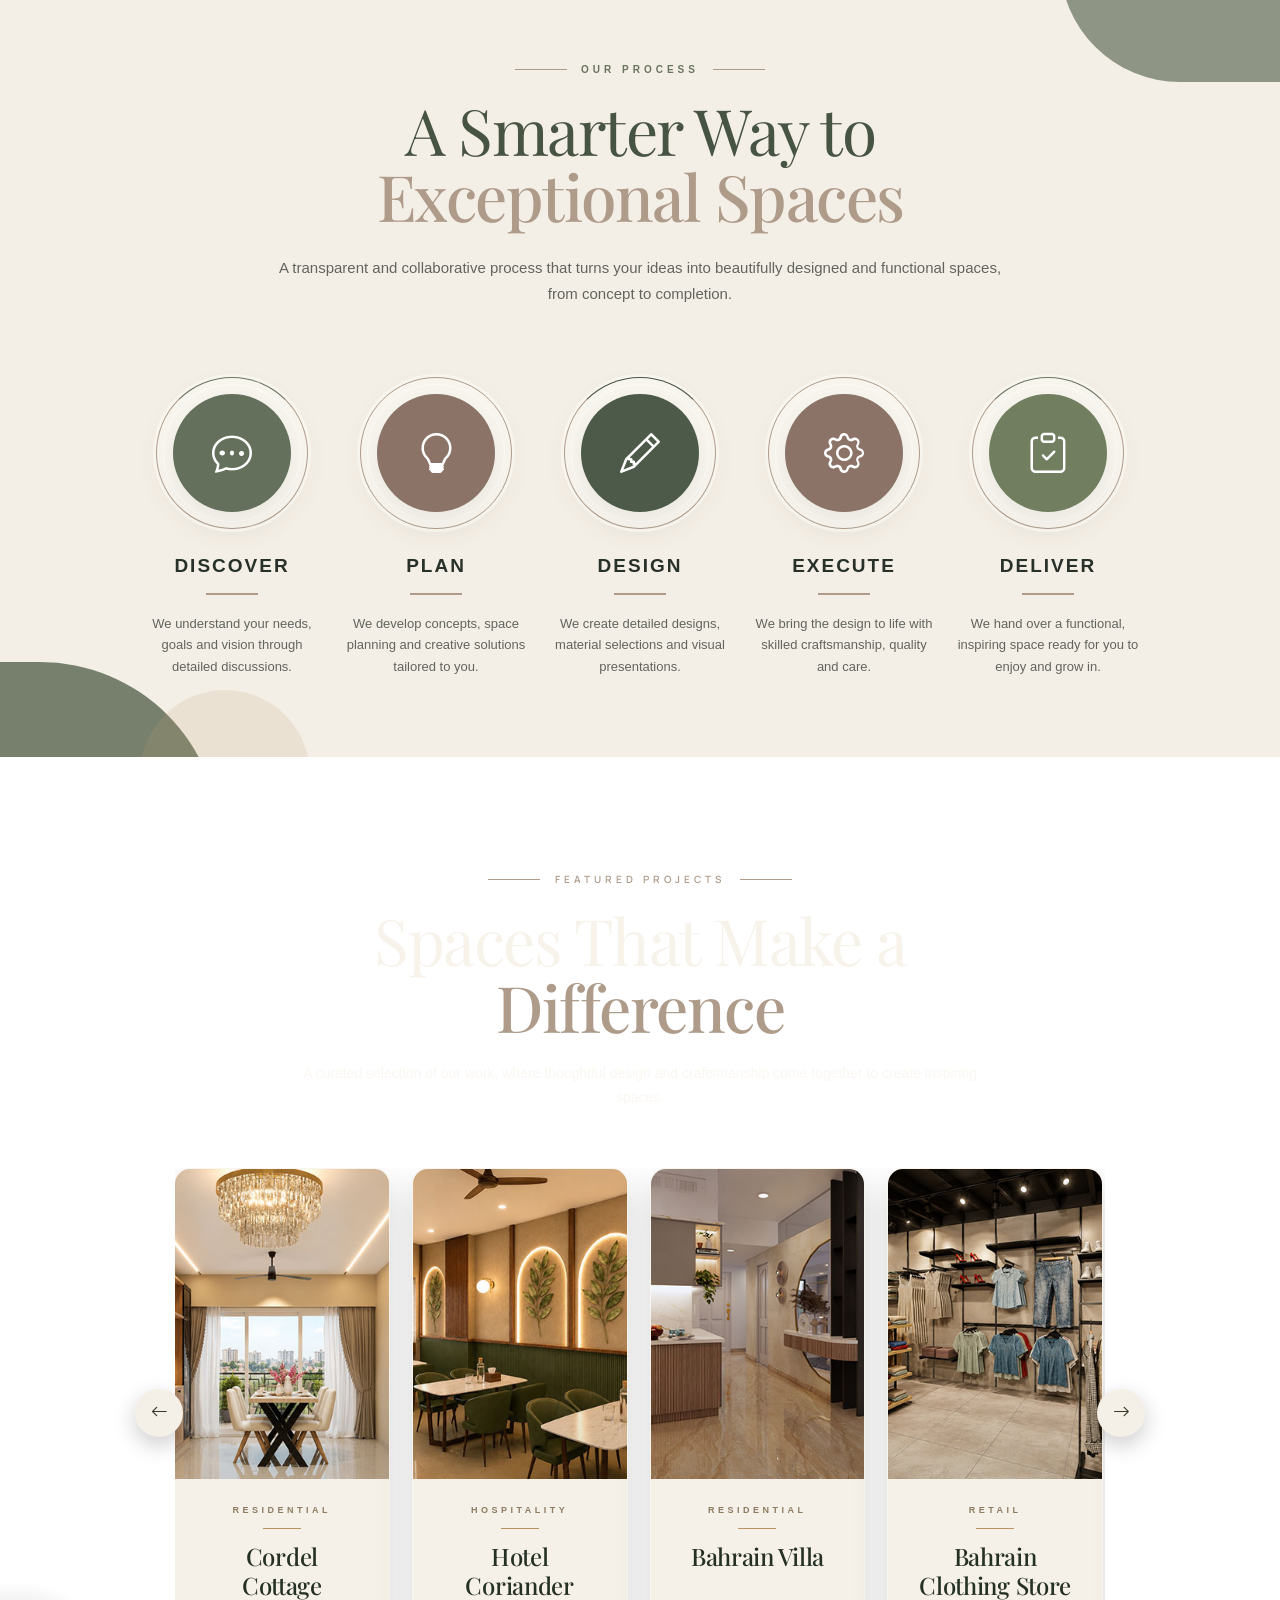
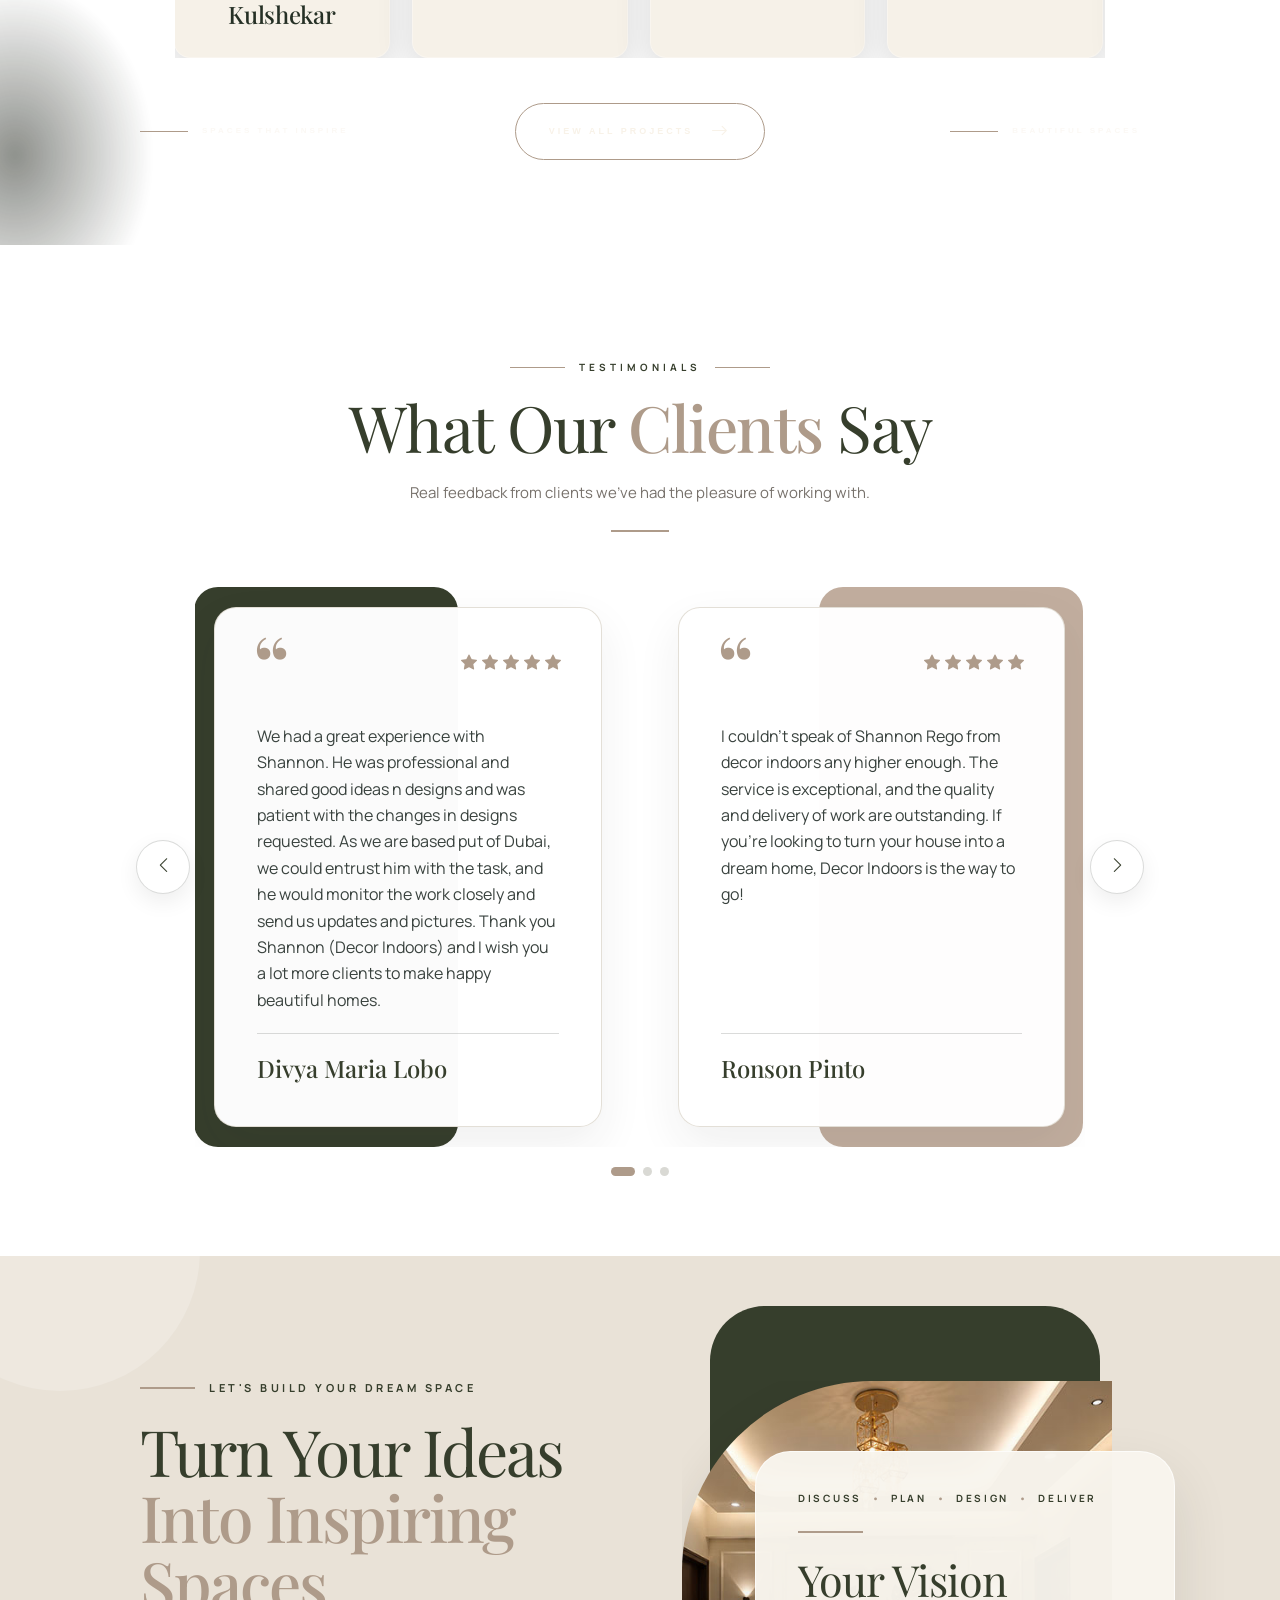
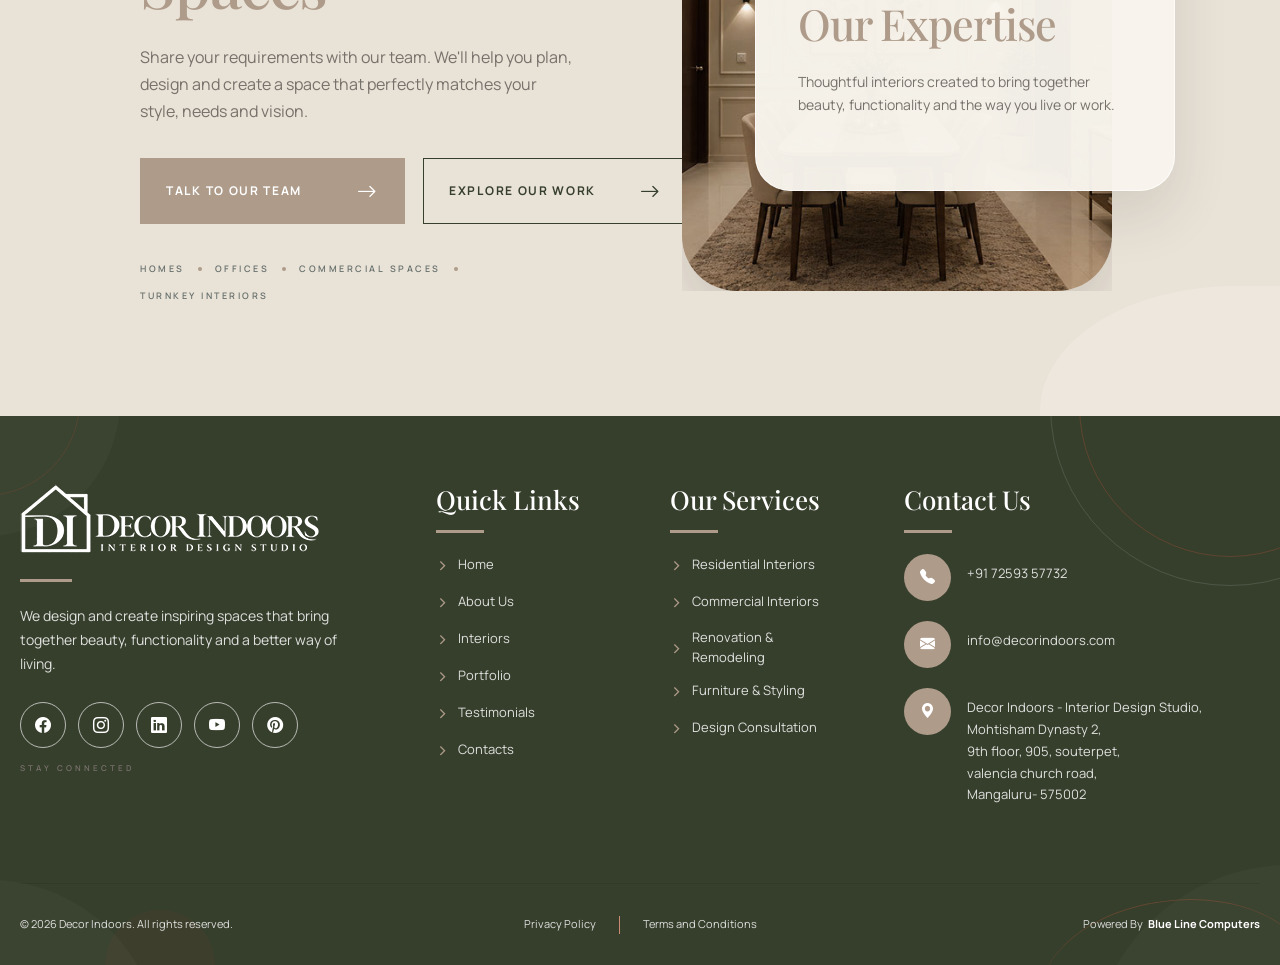
==== commit b8ce8b5a: "updated few tweaks as clients request in year of experience and all" ====
--- a/index.html
+++ b/index.html
@@ -611,7 +611,7 @@
                             <div class="di-experience-badge">
 
                                 <div class="di-experience-number">
-                                    12+
+                                    10+
                                 </div>
 
                                 <div class="di-experience-text">
@@ -1162,7 +1162,7 @@
                                         </div>
 
 
-                                        <div class="di-stat-number" data-target="250" data-suffix="+">
+                                        <div class="di-stat-number" data-target="100" data-suffix="+">
                                             0
                                         </div>
 
@@ -1192,7 +1192,7 @@
                                         </div>
 
 
-                                        <div class="di-stat-number" data-target="180" data-suffix="+">
+                                        <div class="di-stat-number" data-target="95" data-suffix="+">
                                             0
                                         </div>
 
@@ -1222,7 +1222,7 @@
                                         </div>
 
 
-                                        <div class="di-stat-number" data-target="12" data-suffix="+">
+                                        <div class="di-stat-number" data-target="10" data-suffix="+">
                                             0
                                         </div>
 
@@ -1252,7 +1252,7 @@
                                         </div>
 
 
-                                        <div class="di-stat-number" data-target="98" data-suffix="%">
+                                        <div class="di-stat-number" data-target="99.5" data-suffix="%">
                                             0
                                         </div>
 
@@ -3842,8 +3842,14 @@
 
                 statNumbers.forEach(function (counter) {
 
+                    const targetAttr =
+                        counter.getAttribute("data-target") || "0";
+
+                    const isDecimal =
+                        targetAttr.includes(".");
+
                     const target =
-                        parseInt(counter.getAttribute("data-target"));
+                        parseFloat(targetAttr);
 
                     const suffix =
                         counter.getAttribute("data-suffix") || "";
@@ -3868,8 +3874,9 @@
                             1 - Math.pow(1 - progress, 3);
 
 
-                        const currentValue =
-                            Math.floor(target * easedProgress);
+                        const currentValue = isDecimal
+                            ? (target * easedProgress).toFixed(1)
+                            : Math.floor(target * easedProgress);
 
 
                         counter.textContent =
@@ -3883,7 +3890,7 @@
                         } else {
 
                             counter.textContent =
-                                target + suffix;
+                                (isDecimal ? target.toFixed(1) : target) + suffix;
 
                         }
 
